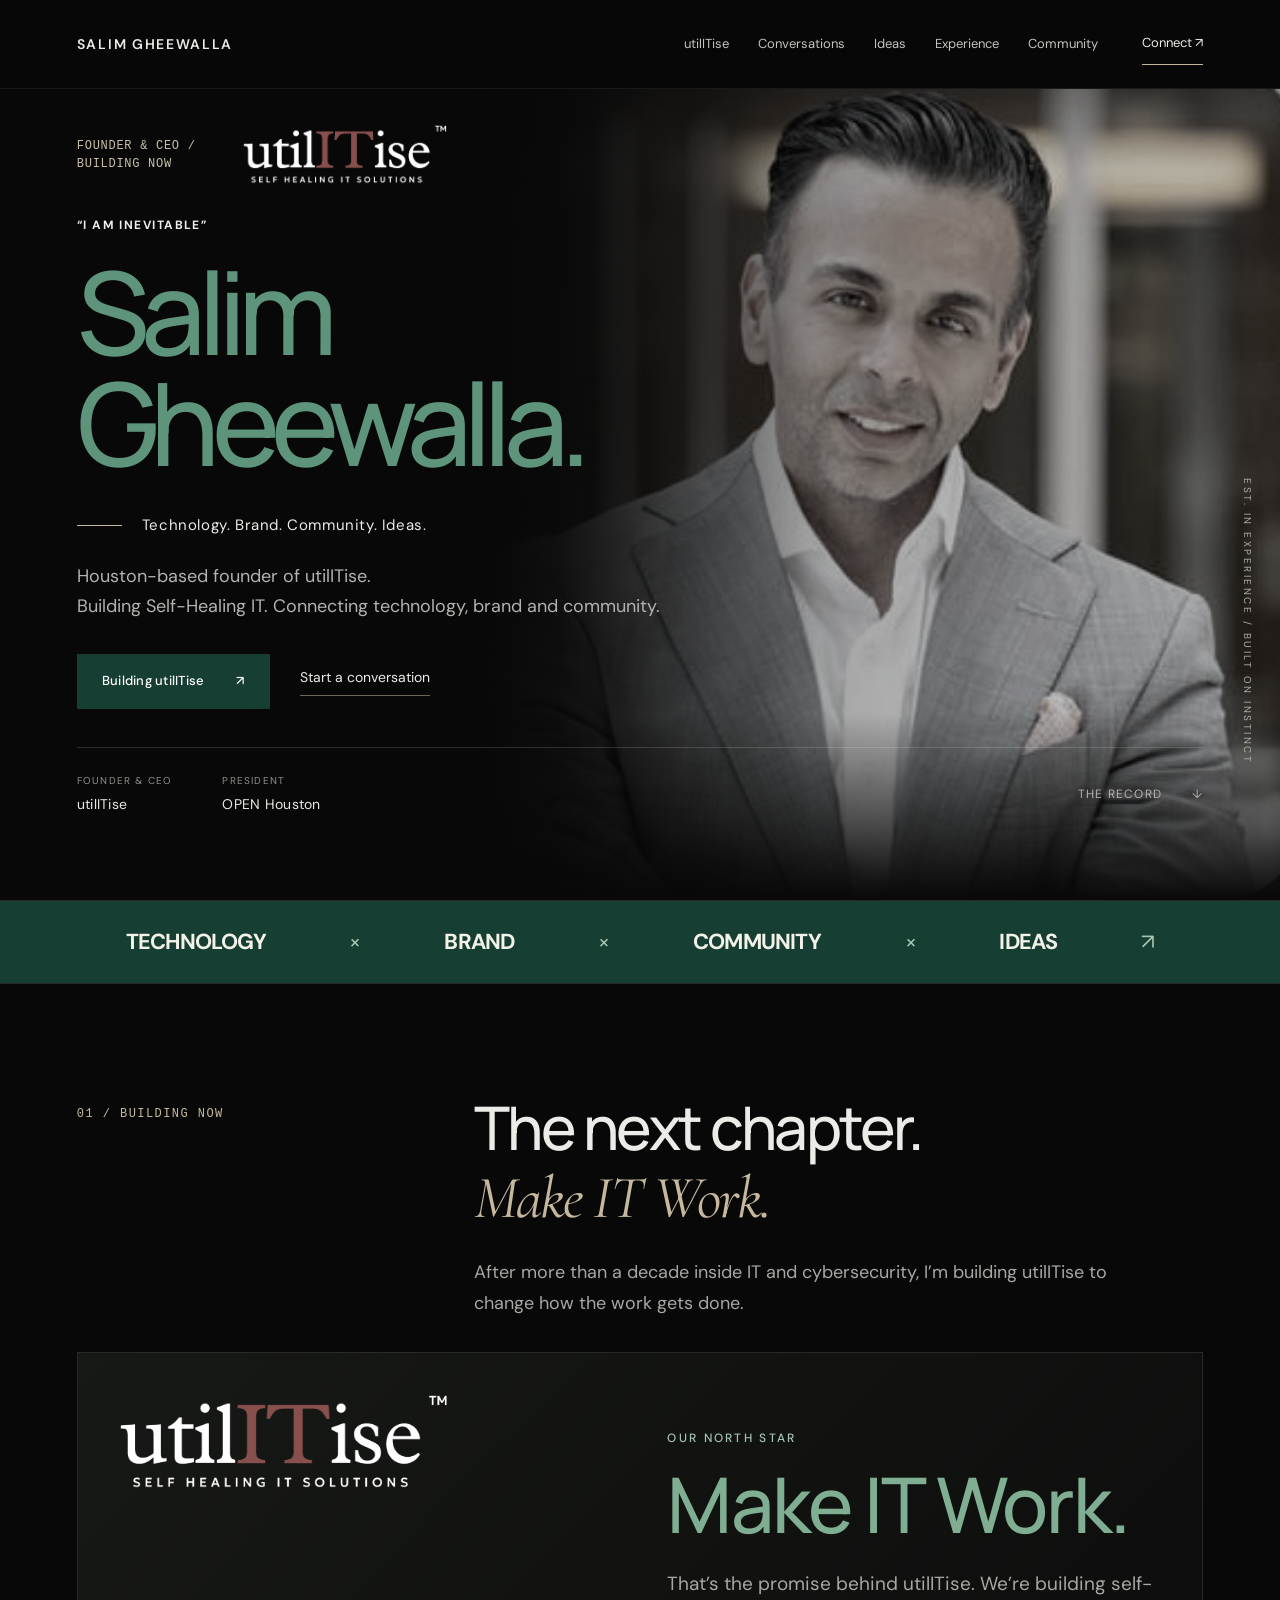
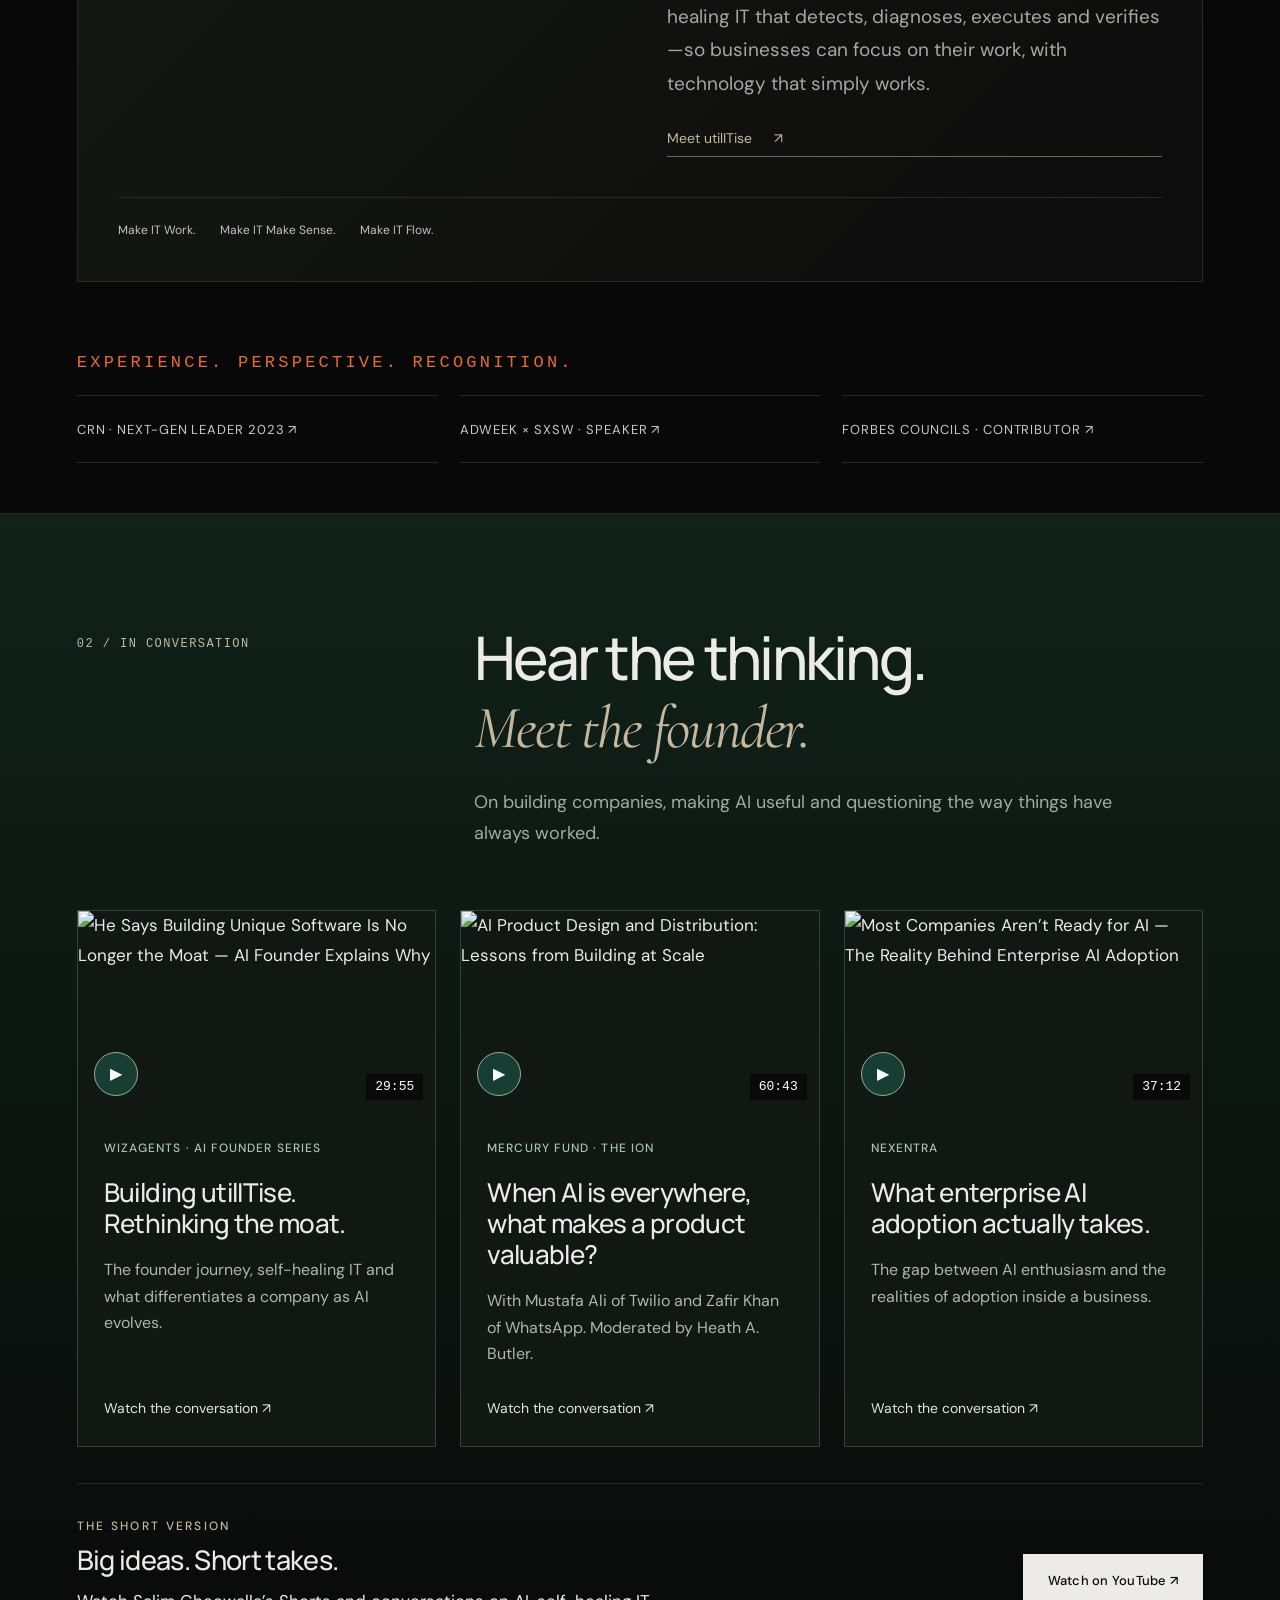
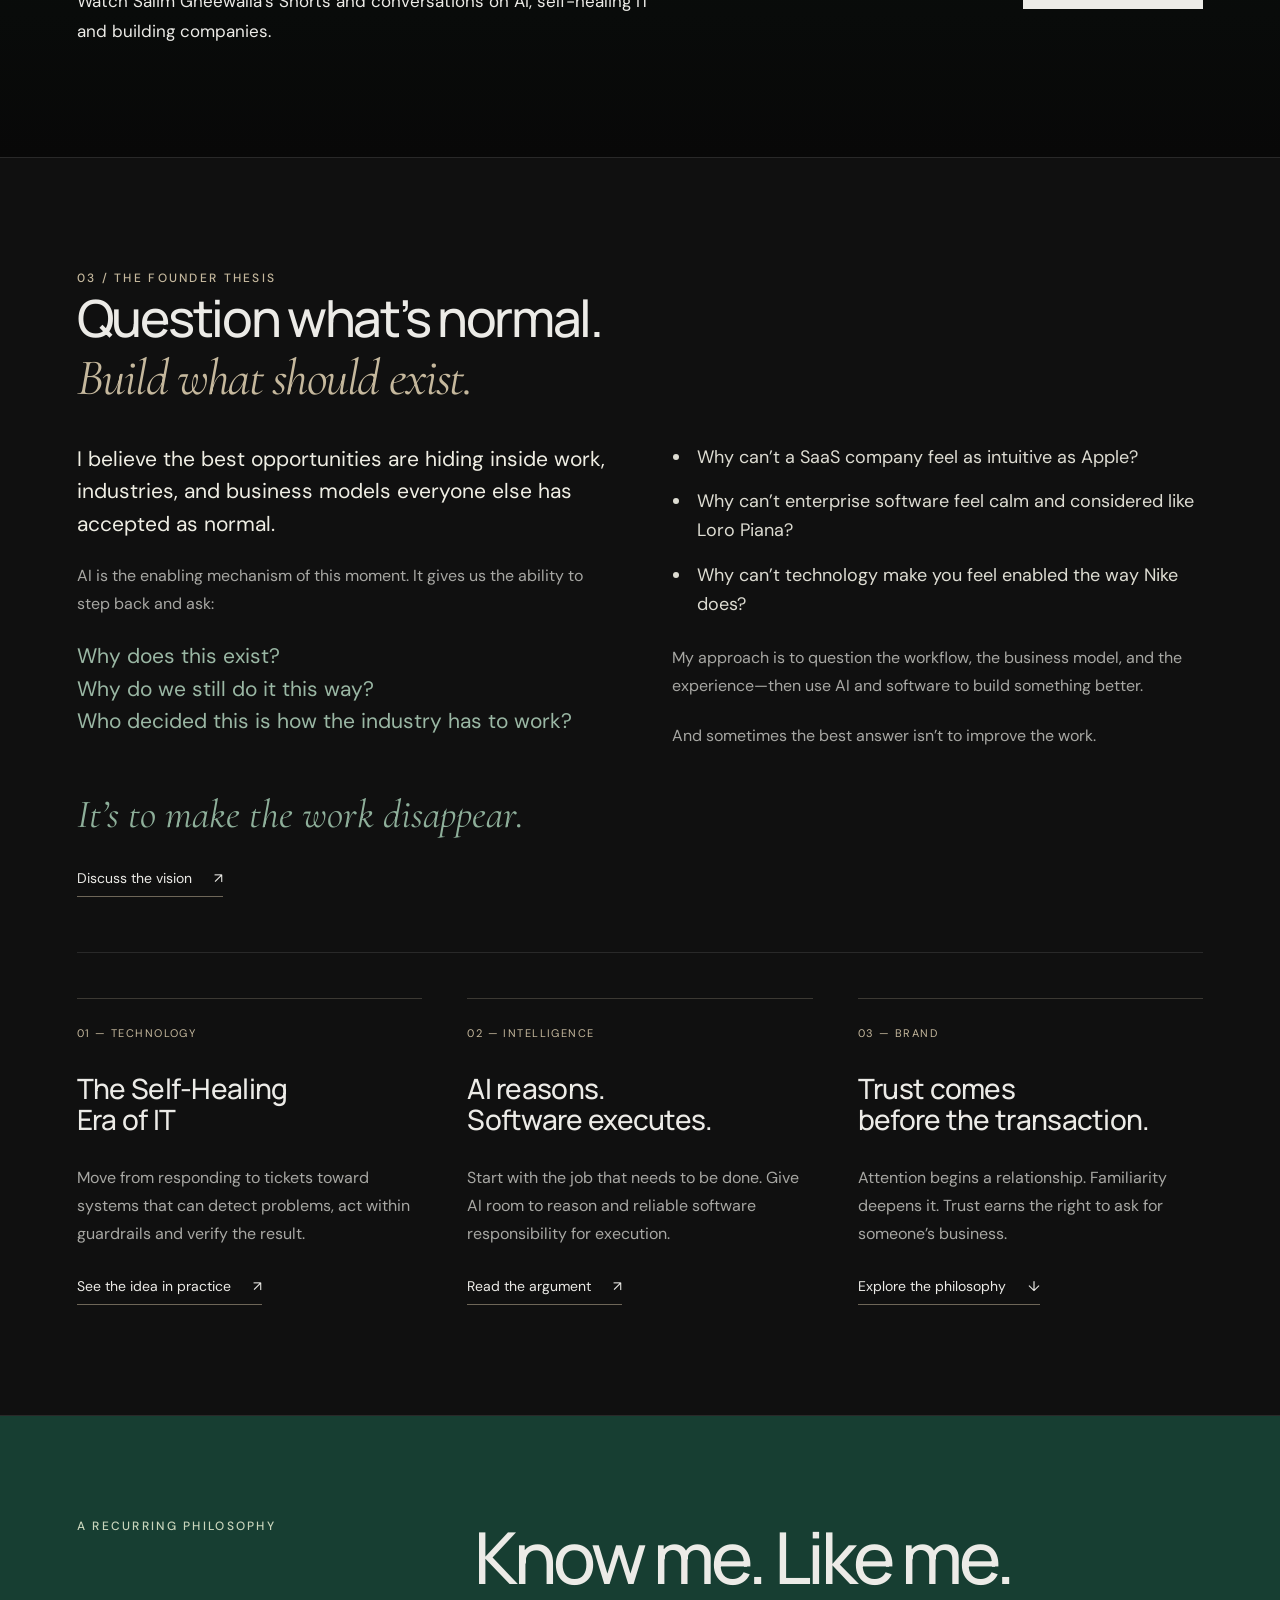
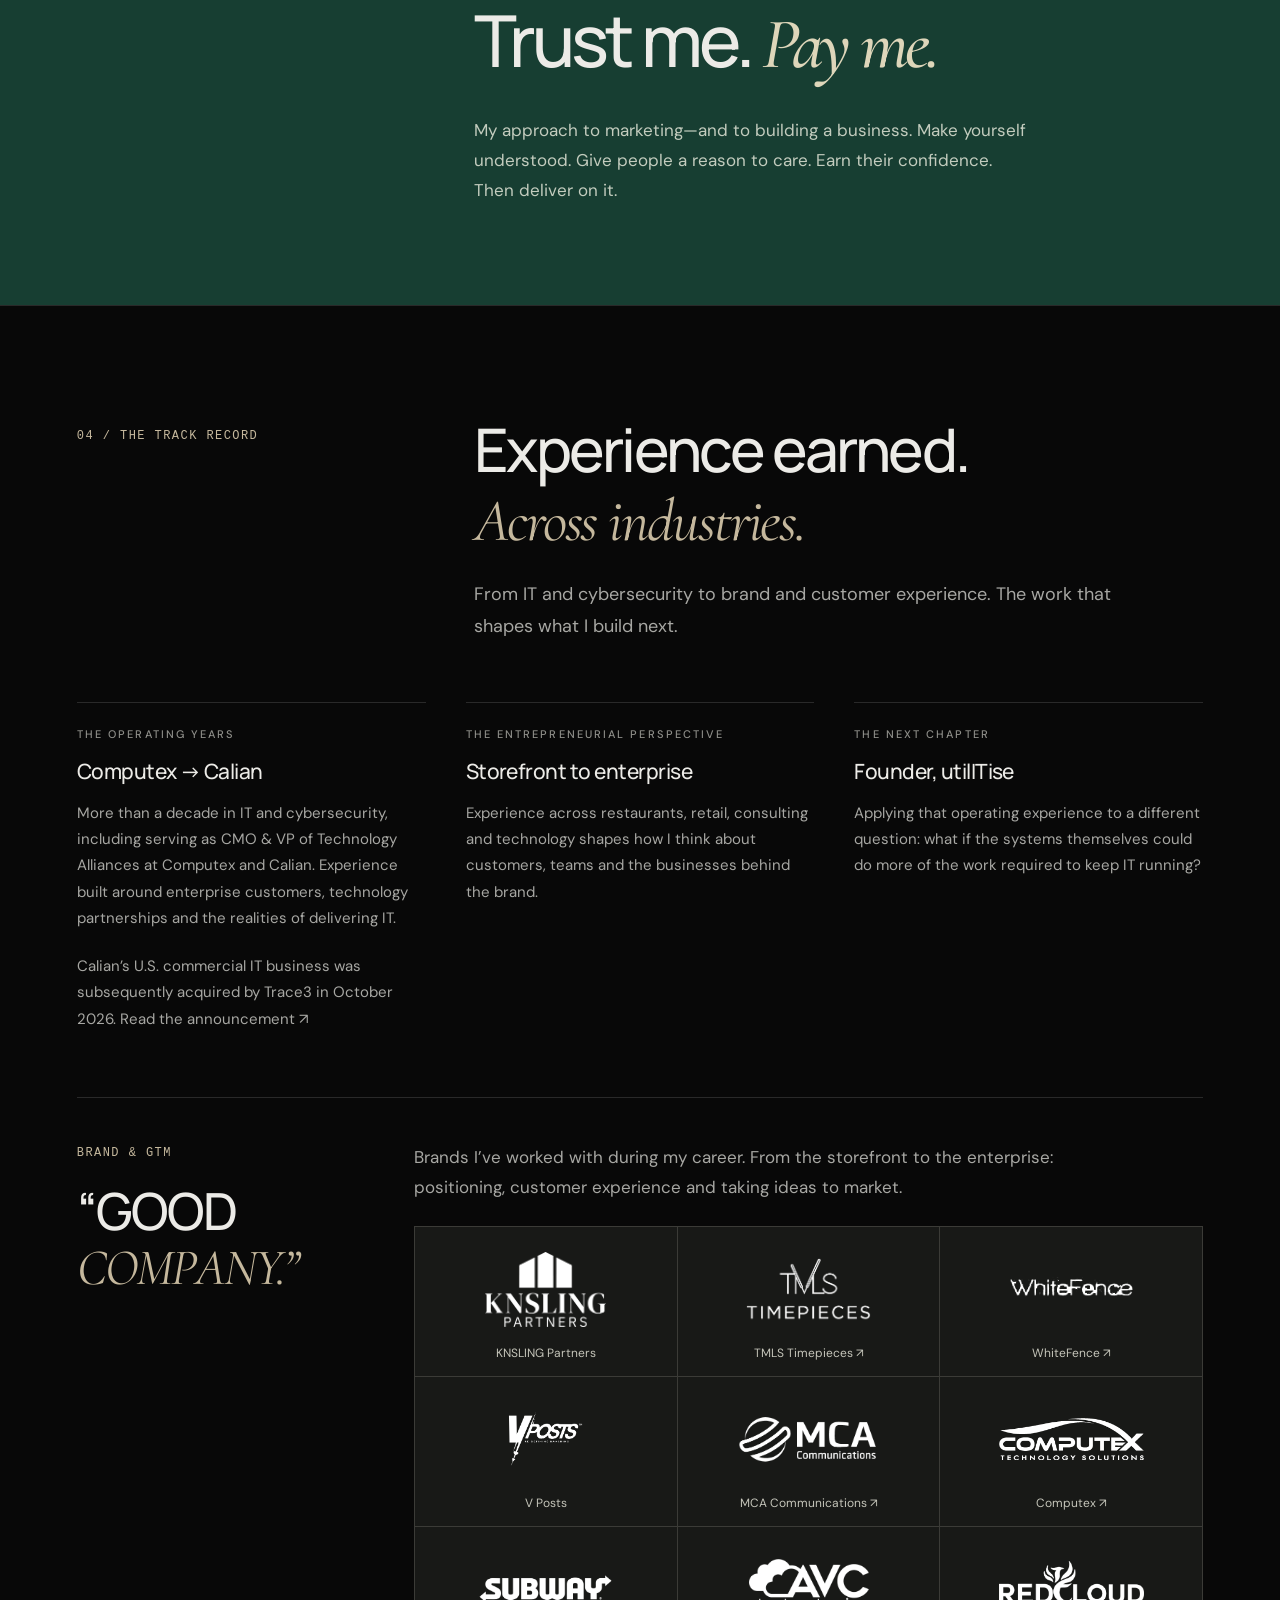
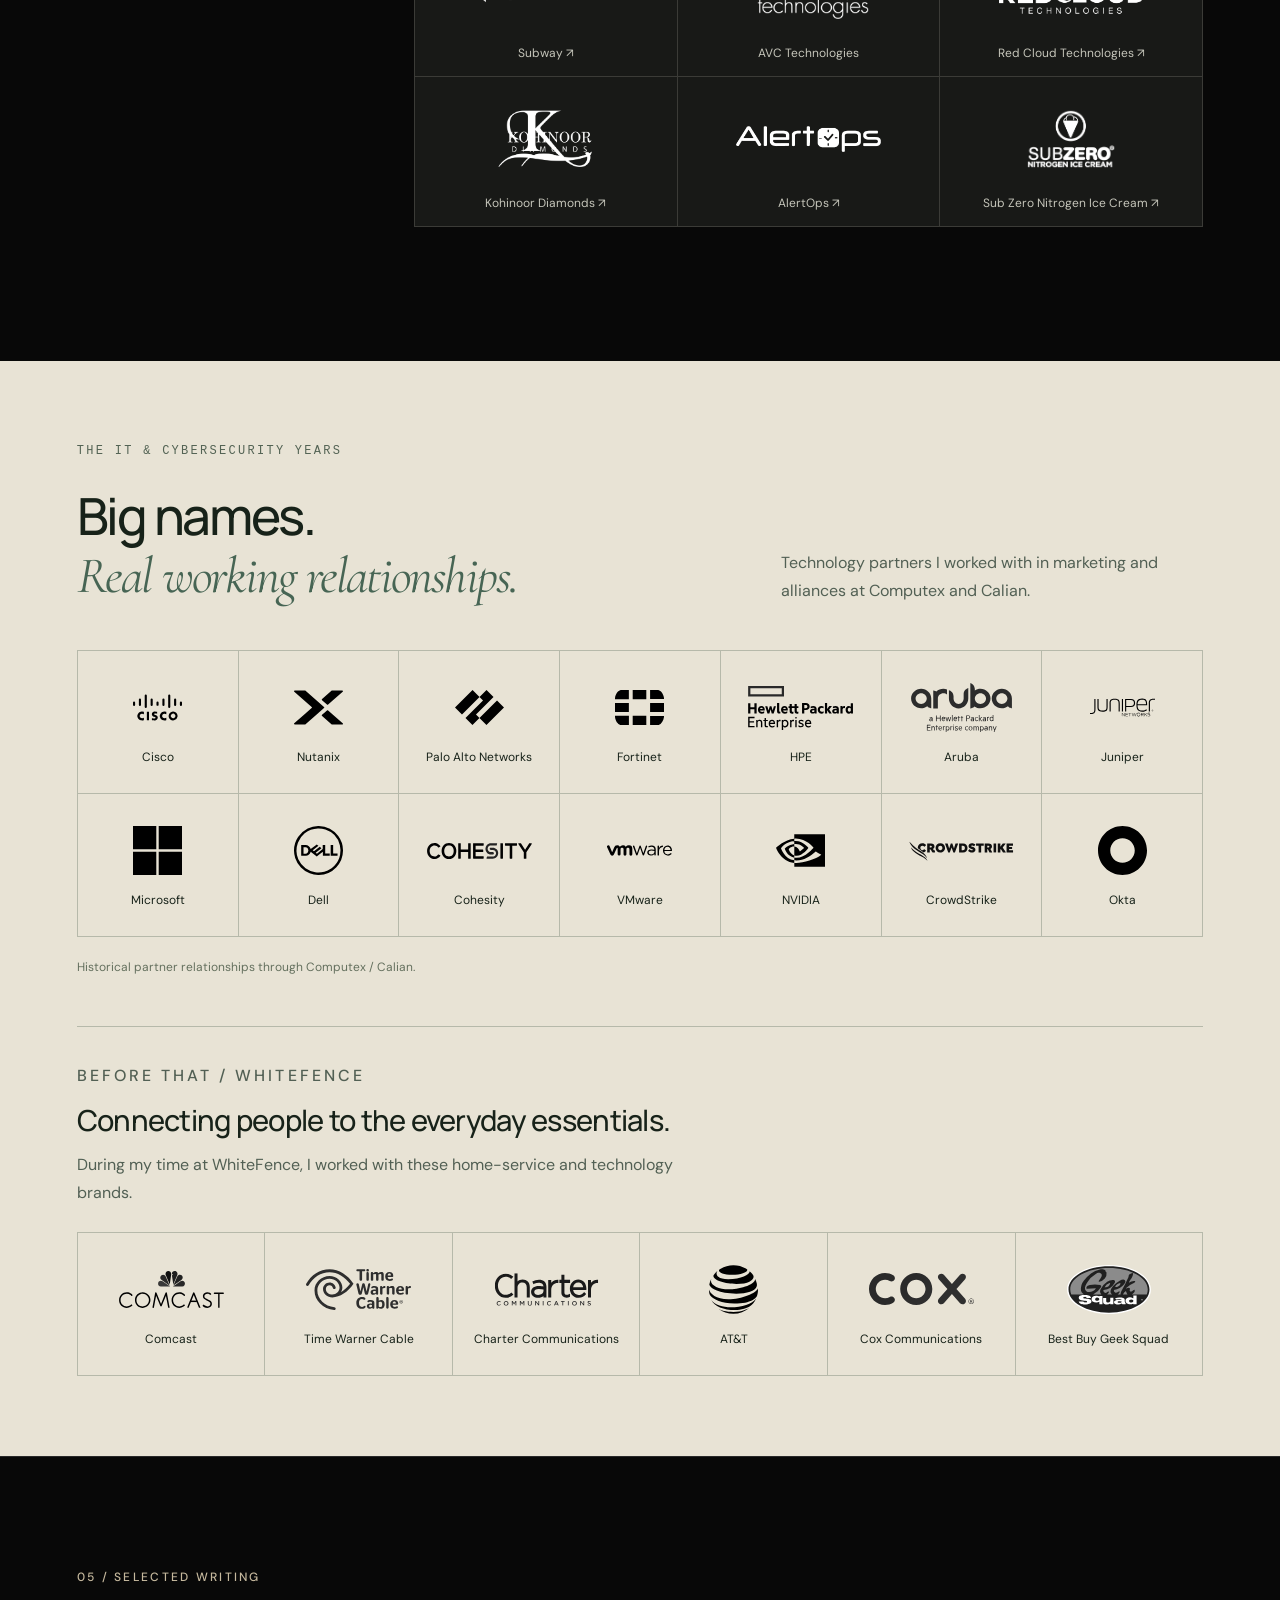
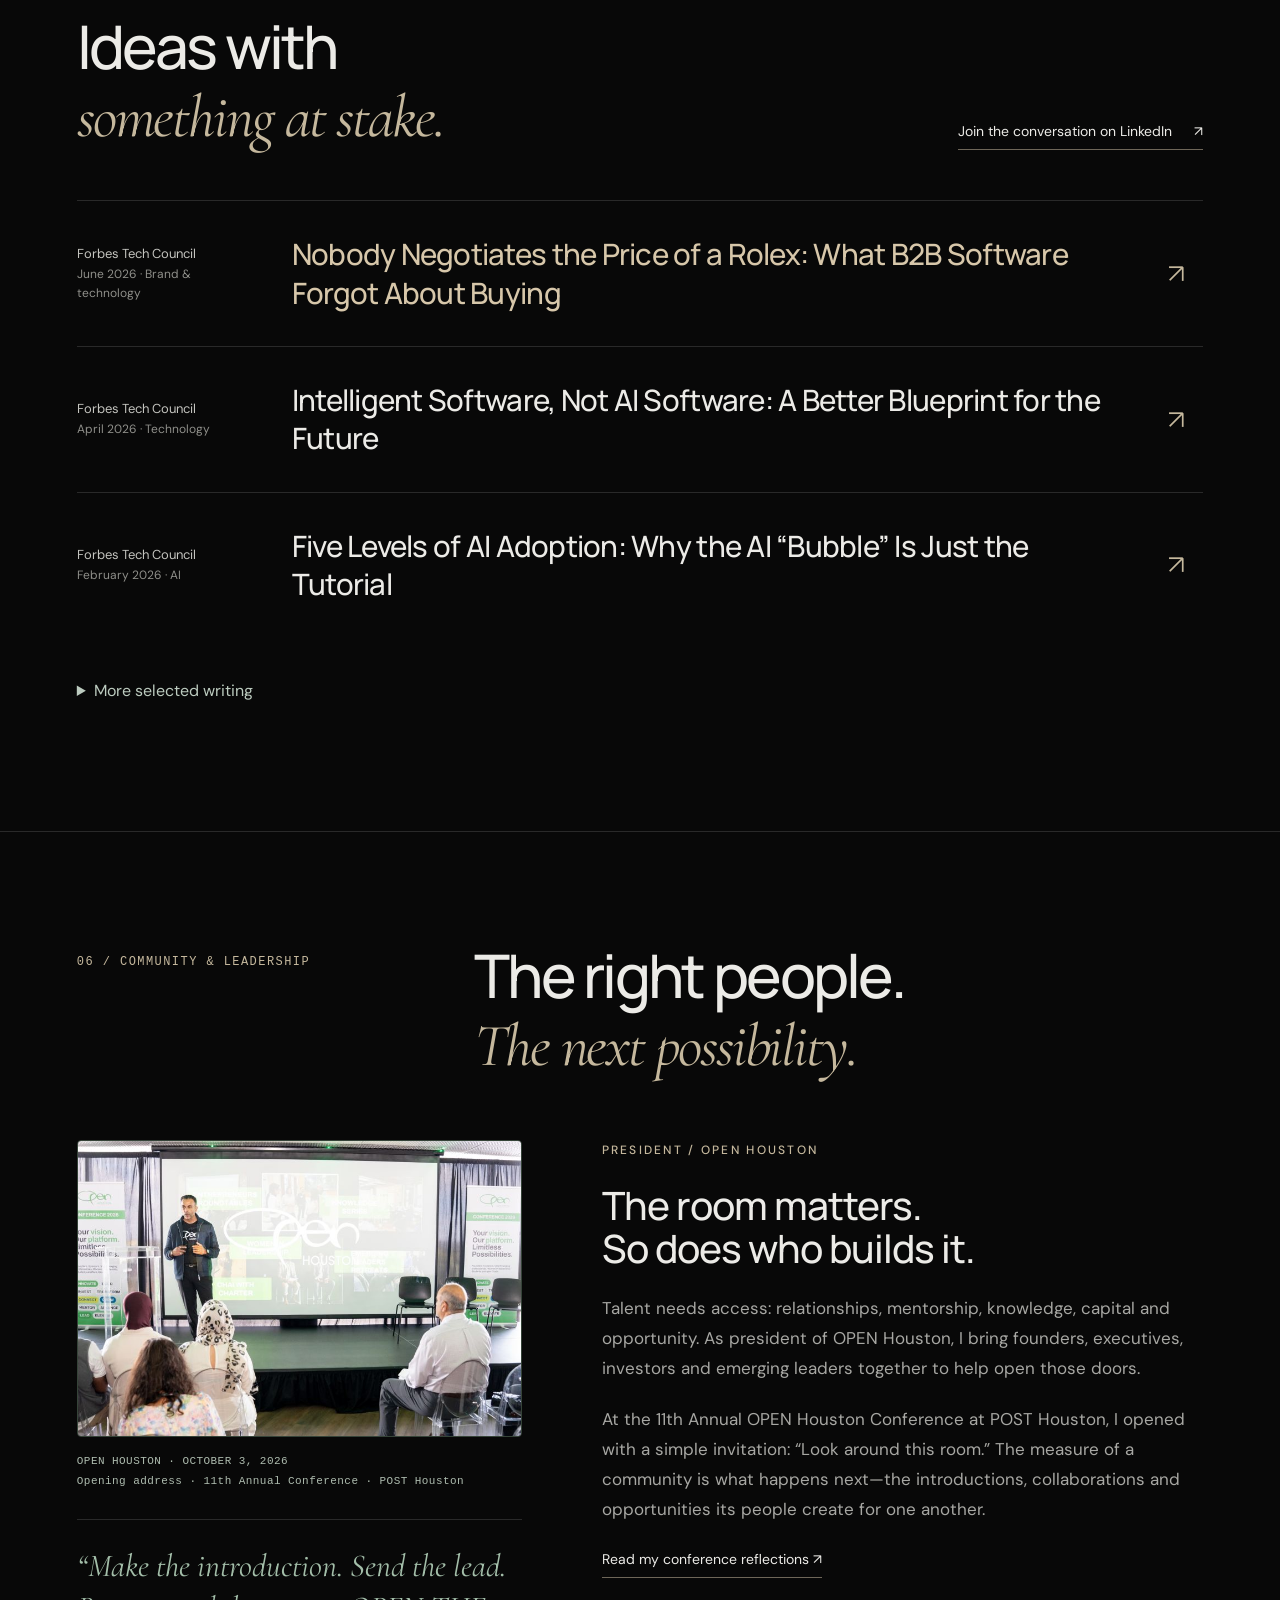
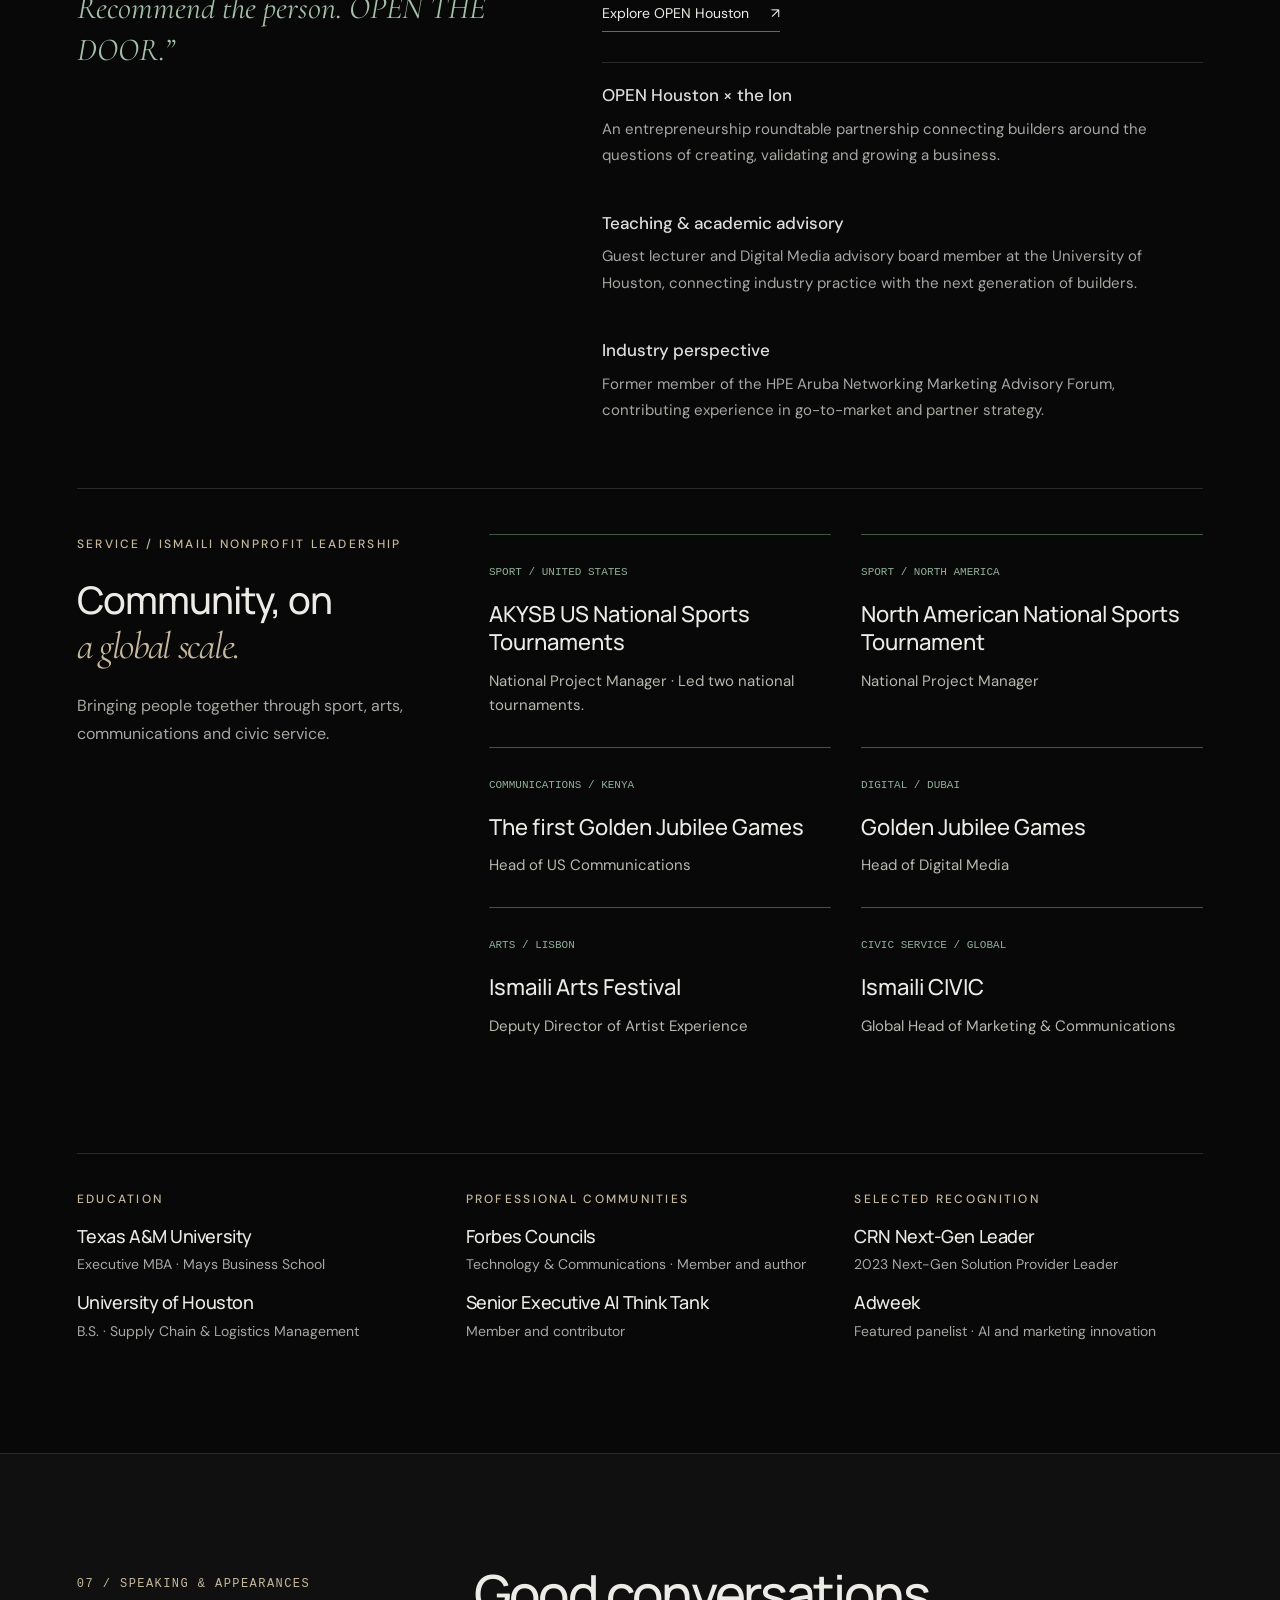
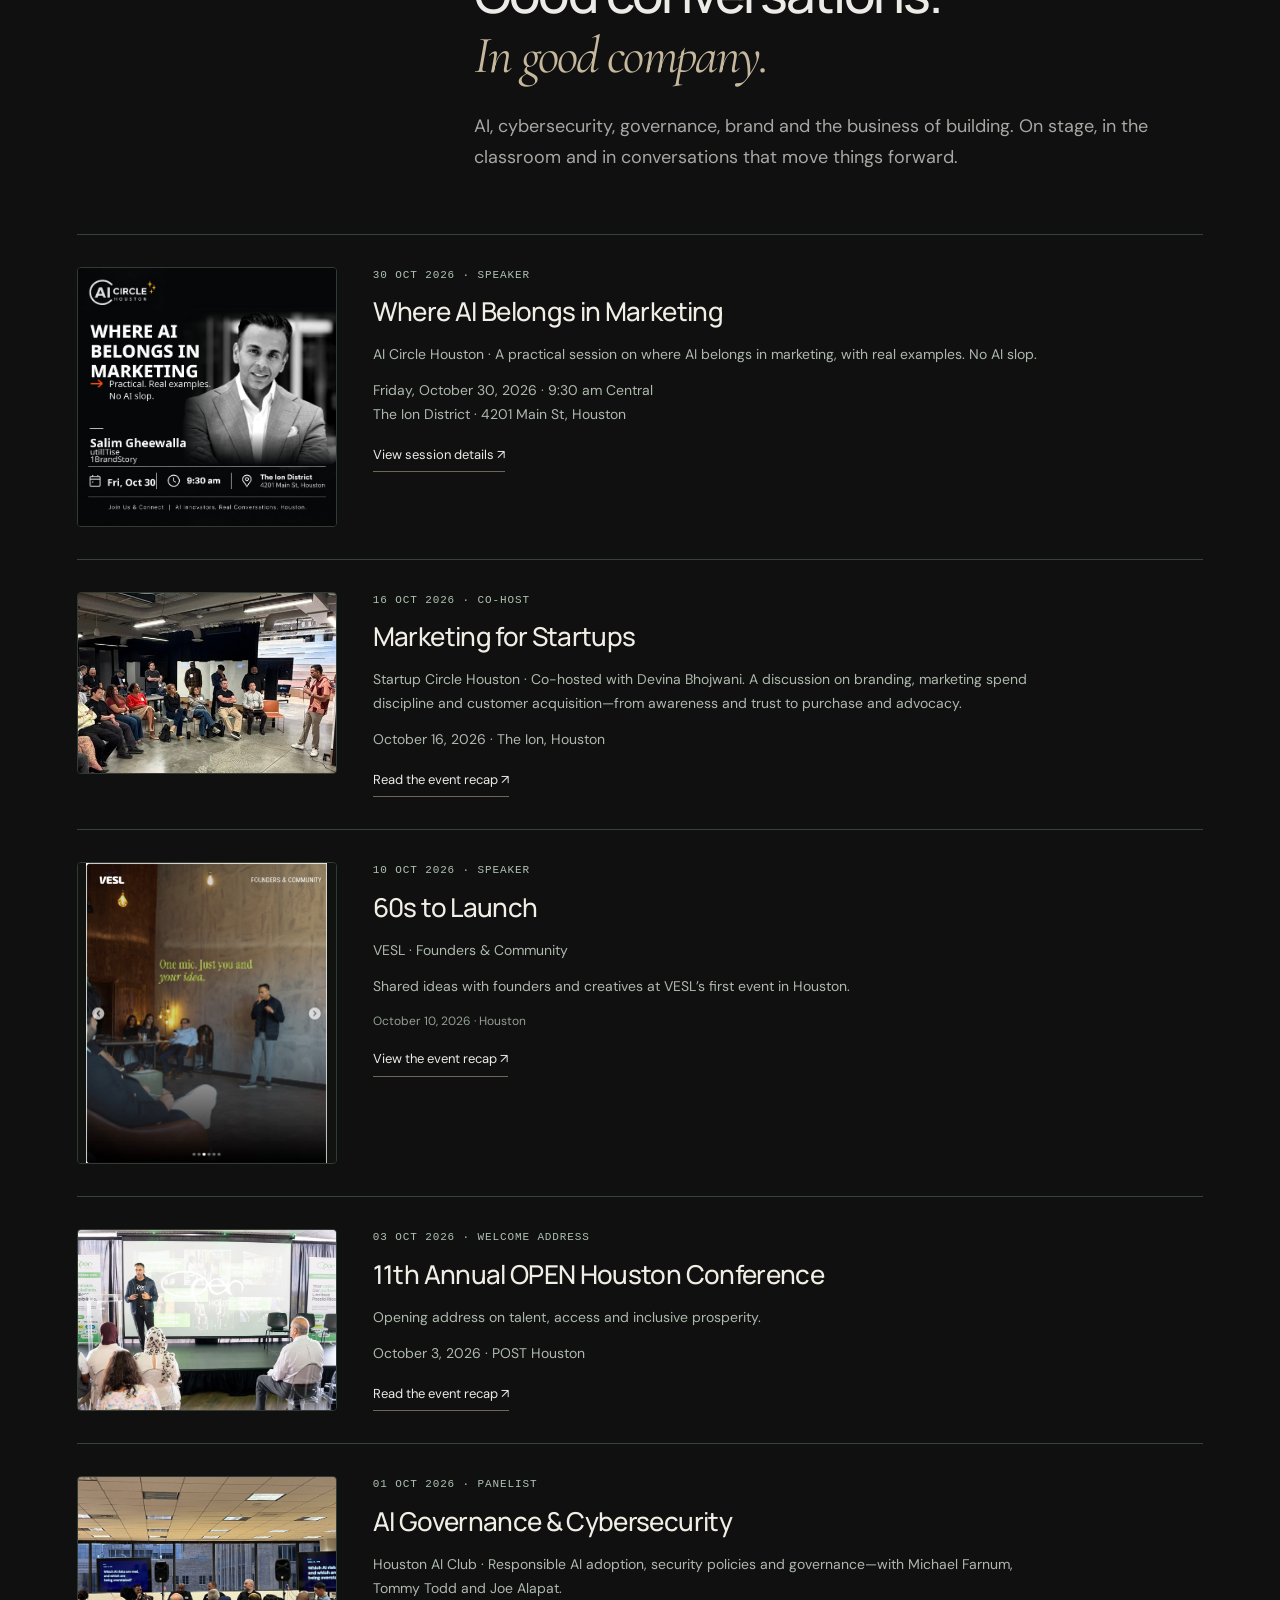
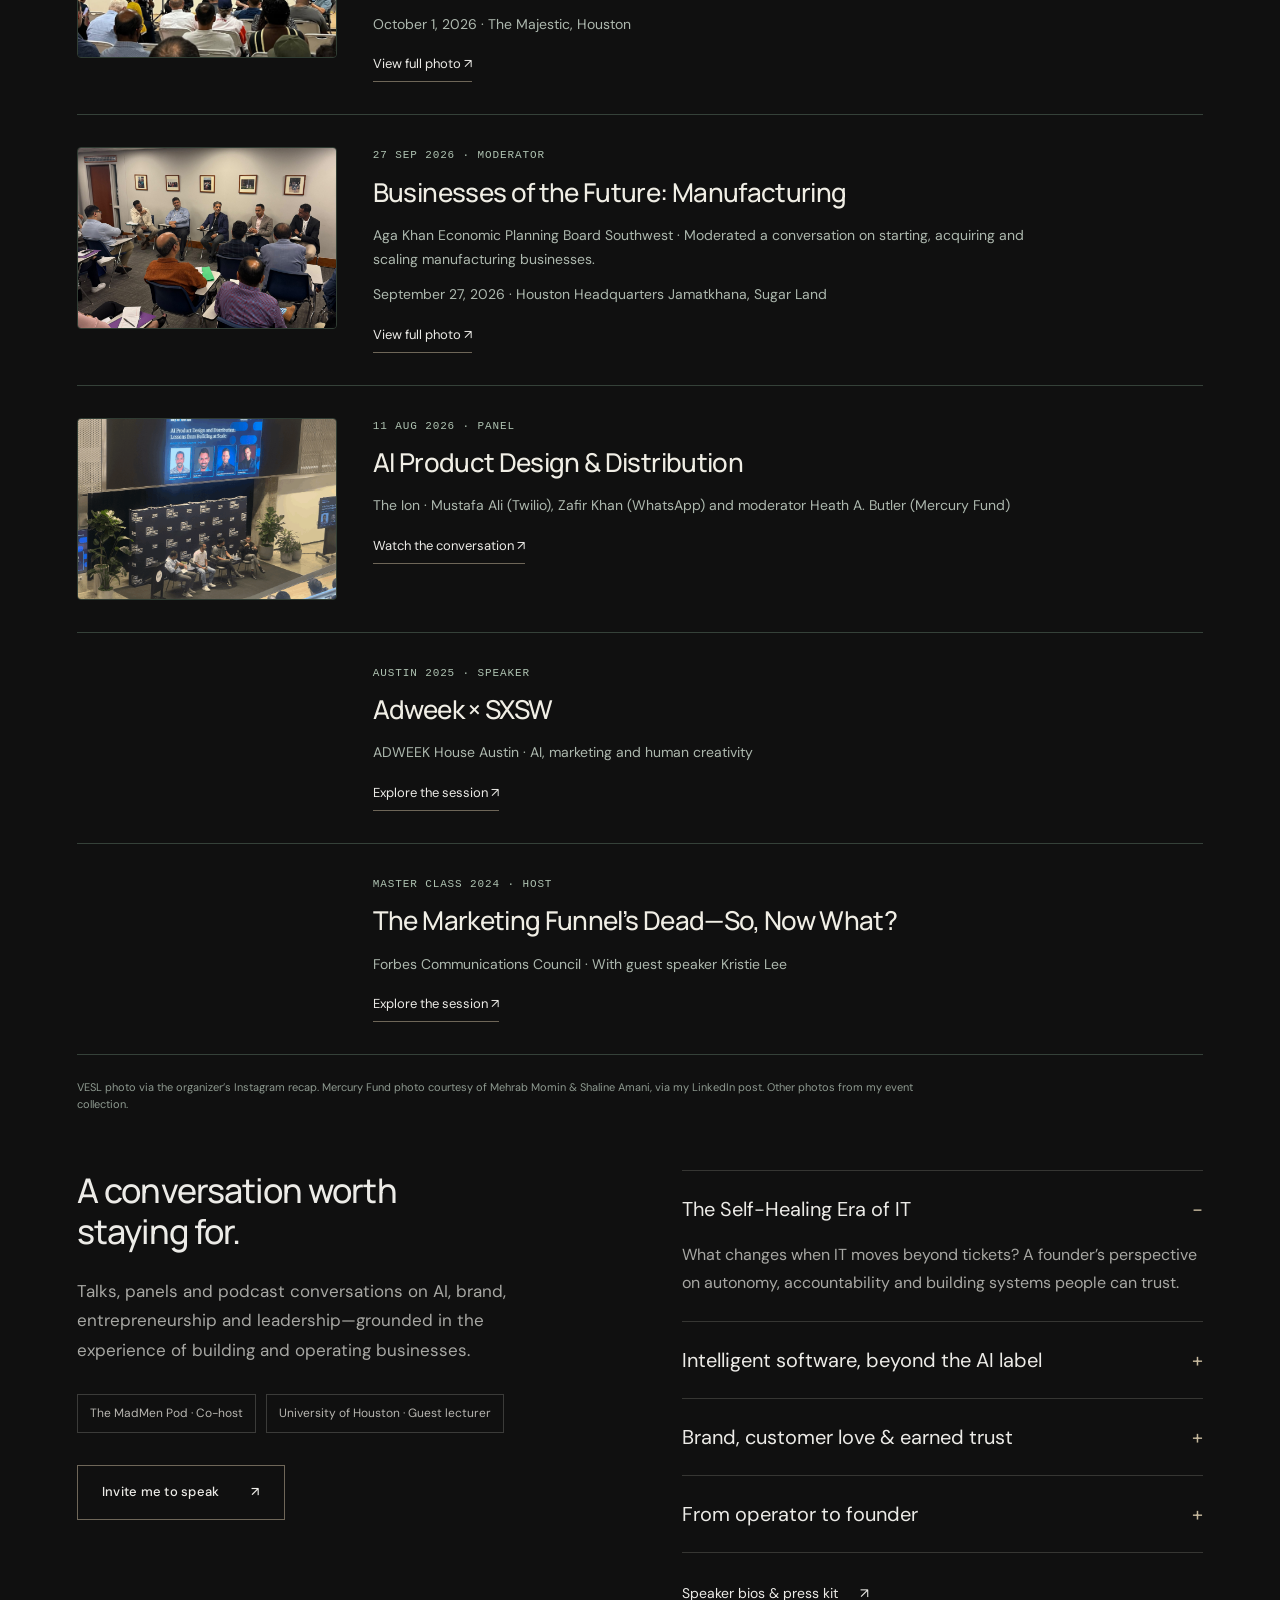
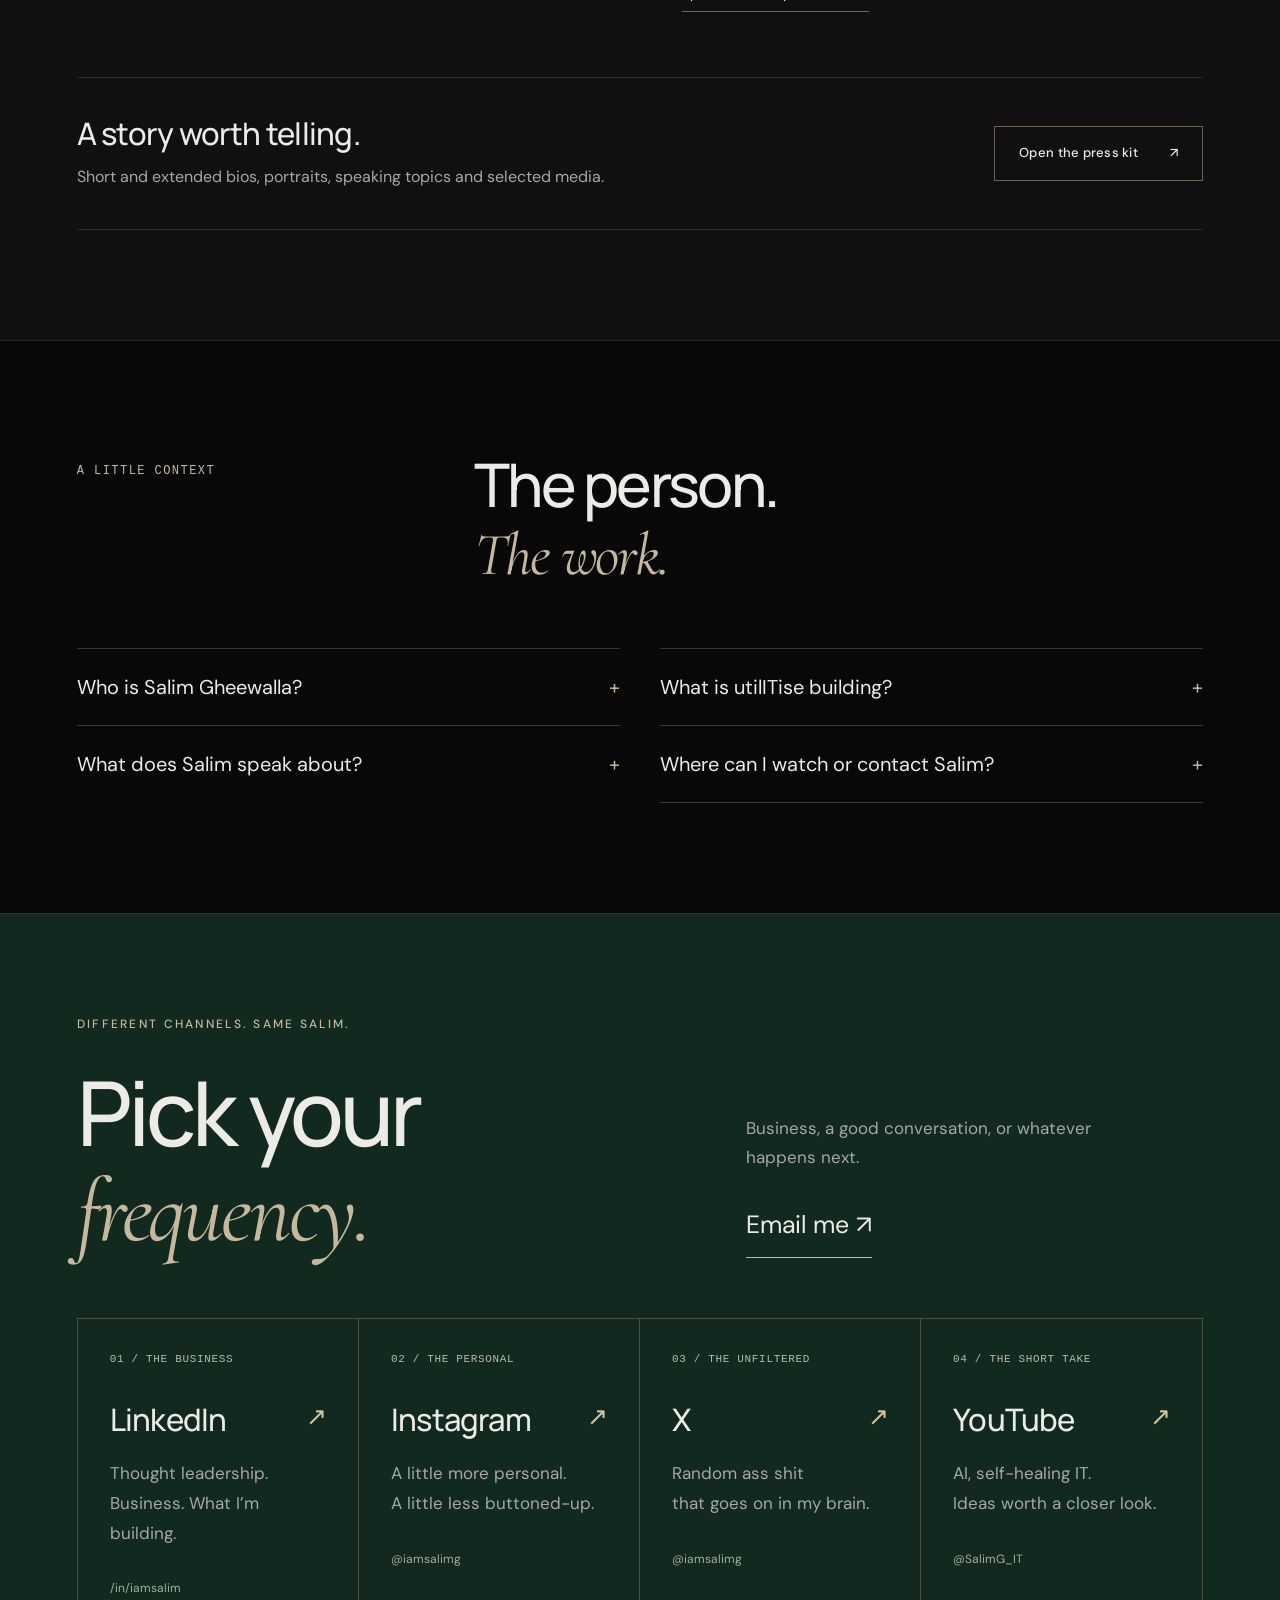
==== index.html @ 54266435 "Add October 30 AI Circle Houston marketing session" ====
<!DOCTYPE html>

<html lang="en"><head><meta charset="utf-8"/><meta content="width=device-width,initial-scale=1" name="viewport"/><title>Salim Gheewalla | Founder &amp; CEO, utilITise</title><meta content="Salim Gheewalla: founder and CEO of utilITise, president of OPEN Houston, technologist, marketer and speaker. Technology, brand, community and ideas." name="description"/><meta content="#080808" name="theme-color"/><meta content="Salim Gheewalla | Founder &amp; CEO, utilITise" property="og:title"/><meta content="Building companies, brands and communities. Making complicated things easier to understand, experience and trust." property="og:description"/><meta content="website" property="og:type"/><link href="favicon.svg" rel="icon" type="image/svg+xml"/><link href="https://fonts.googleapis.com" rel="preconnect"/><link crossorigin="" href="https://fonts.gstatic.com" rel="preconnect"/><link href="https://fonts.googleapis.com/css2?family=Cormorant+Garamond:ital,wght@1,400;1,500&amp;family=DM+Sans:wght@400;450;500;600;700&amp;family=Manrope:wght@400;500;600;700;800&amp;display=swap" rel="stylesheet"/><link href="styles.css?v=20261027-appearances" rel="stylesheet"/><script defer="" src="app.js"></script><link href="https://gheewalla.org/" rel="canonical"/><meta content="https://gheewalla.org/" property="og:url"/><meta content="Salim Gheewalla" name="author"/><script type="application/ld+json">{"@context": "https://schema.org", "@graph": [{"@type": "Person", "@id": "https://gheewalla.org/#salim-gheewalla", "name": "Salim Gheewalla", "url": "https://gheewalla.org/", "image": "https://gheewalla.org/assets/salim-portrait-web.jpg", "description": "Houston-based founder, technologist, marketer and community builder. Founder and CEO of utilITise and president of OPEN Houston.", "jobTitle": "Founder and CEO", "worksFor": {"@type": "Organization", "name": "utilITise", "url": "https://utilitise.com/"}, "affiliation": {"@type": "Organization", "name": "OPEN Houston", "url": "https://openhouston.org/"}, "alumniOf": [{"@type": "CollegeOrUniversity", "name": "Texas A&M University"}, {"@type": "CollegeOrUniversity", "name": "University of Houston"}], "sameAs": ["https://www.linkedin.com/in/iamsalim/", "https://www.instagram.com/iamsalimg/", "https://x.com/iamsalimg", "https://councils.forbes.com/profile/Salim-Gheewalla-Founder-CEO-utilITise-%7C-Building-Self-Healing-IT-utilITise/5eeb0ff0-c485-41fe-937b-3cf58fae5410", "https://www.youtube.com/@SalimG_IT"], "knowsAbout": ["Self-Healing IT", "Artificial Intelligence", "Brand Strategy", "Go-to-Market Strategy", "Technology Partnerships", "Entrepreneurship", "Cybersecurity", "AI Governance", "IT Operations"]}, {"@type": "ProfilePage", "@id": "https://gheewalla.org/#page", "url": "https://gheewalla.org/", "name": "Salim Gheewalla", "mainEntity": {"@id": "https://gheewalla.org/#salim-gheewalla"}, "dateModified": "2026-10-29", "inLanguage": "en-US", "isPartOf": {"@id": "https://gheewalla.org/#website"}}, {"@type": "WebSite", "@id": "https://gheewalla.org/#website", "url": "https://gheewalla.org/", "name": "Salim Gheewalla", "publisher": {"@id": "https://gheewalla.org/#salim-gheewalla"}, "inLanguage": "en-US"}]}</script><meta content="https://gheewalla.org/assets/salim-portrait-web.jpg" property="og:image"/><meta content="Salim Gheewalla, founder and CEO of utilITise" property="og:image:alt"/><meta content="summary_large_image" name="twitter:card"/><meta content="@iamsalimg" name="twitter:site"/><meta name="robots" content="index,follow,max-image-preview:large"/><meta name="twitter:creator" content="@iamsalimg"/></head><body>
<a class="skip" href="#main">Skip to content</a><header class="site-header"><div class="wrap header-inner"><a aria-label="Salim Gheewalla home" class="brand" href="index.html">SALIM GHEEWALLA</a><button aria-controls="navigation" aria-expanded="false" class="menu">Menu</button><nav aria-label="Main navigation" class="nav" id="navigation"><a href="#build">utilITise</a><a href="#conversations">Conversations</a><a href="#ideas">Ideas</a><a href="#track-record">Experience</a><a href="#community">Community</a><a class="nav-contact" href="#contact">Connect ↗</a></nav></div></header>
<main id="main"><section class="hero"><div class="hero-image"><img alt="Salim Gheewalla wearing a grey suit" fetchpriority="high" height="363" src="assets/salim-hero-headshot-20261020.jpg" width="363"/></div><div class="hero-shade"></div><div class="wrap hero-stage"><a class="founder-lockup" href="https://utilitise.com" rel="noopener" target="_blank"><span>FOUNDER &amp; CEO / BUILDING NOW</span><img alt="utilITise — Self Healing IT Solutions" height="1030" src="assets/brands/utilitise-white.png" width="3448"/></a><p class="eyebrow hero-eyebrow">“I am Inevitable”</p><h1>Salim<br/>Gheewalla<span>.</span></h1><div class="hero-line"><span></span><p>Technology. Brand. Community. Ideas.</p></div><p class="hero-copy">Houston-based founder of utilITise.<br/>Building Self-Healing IT. Connecting technology, brand and community.</p><div class="hero-actions"><a class="button" href="#build">Building utilITise <span aria-hidden="true">↗</span></a><a class="text-link" href="#contact">Start a conversation</a></div><div class="hero-bottom"><span>FOUNDER &amp; CEO <strong>utilITise</strong></span><span>PRESIDENT <strong>OPEN Houston</strong></span><a href="#record">THE RECORD <span aria-hidden="true">↓</span></a></div></div><span aria-hidden="true" class="hero-side">EST. IN EXPERIENCE / BUILT ON INSTINCT</span></section><div aria-label="Technology, brand, community and ideas" class="editorial-tape"><span>TECHNOLOGY</span><b>×</b><span>BRAND</span><b>×</b><span>COMMUNITY</span><b>×</b><span>IDEAS</span><b>↗</b></div>
<section class="section founder-first" id="build"><div class="wrap"><div class="section-heading"><p class="eyebrow">01 / Building now</p><div><h2>The next chapter.<br/><em>Make IT Work.</em></h2><p>After more than a decade inside IT and cybersecurity, I’m building utilITise to change how the work gets done.</p></div></div><div class="build-grid"><article class="build-main"><a class="company-logo" href="https://utilitise.com" rel="noopener" target="_blank"><img alt="utilITise — Self Healing IT Solutions" loading="lazy" src="assets/brands/utilitise-white.png"/></a><p class="eyebrow north-star">OUR NORTH STAR</p><h3>Make IT Work.</h3><p>That’s the promise behind utilITise. We’re building self-healing IT that detects, diagnoses, executes and verifies—so businesses can focus on their work, with technology that simply works.</p><a class="text-link" href="https://utilitise.com" rel="noopener" target="_blank">Meet utilITise <span aria-hidden="true">↗</span></a><div class="principle"><span>Make IT Work.</span><span>Make IT Make Sense.</span><span>Make IT Flow.</span></div></article></div></div></section>
<section class="proof credibility-strip" id="record"><div class="wrap"><div class="proof-intro"><p class="eyebrow">Experience. Perspective. Recognition.</p></div><div class="proof-grid"><a href="https://www.crn.com/news/channel-news/2023-next-gen-solution-provider-leaders" rel="noopener" target="_blank"><span class="source-label">CRN · NEXT-GEN LEADER 2023 ↗</span></a><a href="https://event.adweek.com/awh_austin_2025/7621825" rel="noopener" target="_blank"><span class="source-label">ADWEEK × SXSW · SPEAKER ↗</span></a><a href="https://www.forbes.com/councils/forbestechcouncil/people/salimgheewalla/" rel="noopener" target="_blank"><span class="source-label">FORBES COUNCILS · CONTRIBUTOR ↗</span></a></div></div></section><section class="section conversations" id="conversations"><div class="wrap"><div class="section-heading"><p class="eyebrow">02 / In conversation</p><div><h2>Hear the thinking.<br/><em>Meet the founder.</em></h2><p>On building companies, making AI useful and questioning the way things have always worked.</p></div></div><p class="swipe-hint">Three conversations. Swipe to explore →</p><div class="conversation-grid"><a aria-label="Watch He Says Building Unique Software Is No Longer the Moat — AI Founder Explains Why on YouTube" class="conversation-card" href="https://www.youtube.com/watch?v=irdn9ZkdqPA" rel="noopener" target="_blank"><div class="conversation-image"><img alt="He Says Building Unique Software Is No Longer the Moat — AI Founder Explains Why" height="720" loading="lazy" src="https://i.ytimg.com/vi/irdn9ZkdqPA/maxresdefault.jpg" width="1280"/><span aria-hidden="true" class="play-symbol">▶</span><span class="runtime">29:55</span></div><div class="conversation-copy"><p class="eyebrow">WizAgents · AI Founder Series</p><h3>Building utilITise.<br/>Rethinking the moat.</h3><p>The founder journey, self-healing IT and what differentiates a company as AI evolves.</p><span class="watch-link">Watch the conversation ↗</span></div></a><a aria-label="Watch AI Product Design and Distribution: Lessons from Building at Scale on YouTube" class="conversation-card" href="https://www.youtube.com/watch?v=wkBtVvXD3WU" id="mercury-fund-panel" rel="noopener" target="_blank"><div class="conversation-image"><img alt="AI Product Design and Distribution: Lessons from Building at Scale" height="720" loading="lazy" src="https://i.ytimg.com/vi/wkBtVvXD3WU/maxresdefault.jpg" width="1280"/><span aria-hidden="true" class="play-symbol">▶</span><span class="runtime">60:43</span></div><div class="conversation-copy"><p class="eyebrow">Mercury Fund · The Ion</p><h3>When AI is everywhere,<br/>what makes a product valuable?</h3><p>With Mustafa Ali of Twilio and Zafir Khan of WhatsApp. Moderated by Heath A. Butler.</p><span class="watch-link">Watch the conversation ↗</span></div></a><a aria-label="Watch Most Companies Aren’t Ready for AI — The Reality Behind Enterprise AI Adoption on YouTube" class="conversation-card" href="https://www.youtube.com/watch?v=AhSYVZRdfeo" rel="noopener" target="_blank"><div class="conversation-image"><img alt="Most Companies Aren’t Ready for AI — The Reality Behind Enterprise AI Adoption" height="720" loading="lazy" src="https://i.ytimg.com/vi/AhSYVZRdfeo/maxresdefault.jpg" width="1280"/><span aria-hidden="true" class="play-symbol">▶</span><span class="runtime">37:12</span></div><div class="conversation-copy"><p class="eyebrow">Nexentra</p><h3>What enterprise AI<br/>adoption actually takes.</h3><p>The gap between AI enthusiasm and the realities of adoption inside a business.</p><span class="watch-link">Watch the conversation ↗</span></div></a></div><div class="channel-follow"><div><p class="eyebrow">THE SHORT VERSION</p><h3>Big ideas. Short takes.</h3><p>Watch Salim Gheewalla’s Shorts and conversations on AI, self-healing IT and building companies.</p></div><a class="button" href="https://www.youtube.com/@SalimG_IT" target="_blank" rel="me noopener">Watch on YouTube ↗</a></div></div></section><section class="section ideas" id="ideas"><div class="wrap"><article class="build-side founder-thesis" id="thesis"><p class="eyebrow">03 / The founder thesis</p><h2>Question what’s normal.<br/><em>Build what should exist.</em></h2><div class="thesis-body"><div><p class="thesis-lead">I believe the best opportunities are hiding inside work, industries, and business models everyone else has accepted as normal.</p><p>AI is the enabling mechanism of this moment. It gives us the ability to step back and ask:</p><p class="thesis-questions">Why does this exist?<br/>Why do we still do it this way?<br/>Who decided this is how the industry has to work?</p></div><div><ul class="thesis-examples"><li>Why can’t a SaaS company feel as intuitive as Apple?</li><li>Why can’t enterprise software feel calm and considered like Loro Piana?</li><li>Why can’t technology make you feel enabled the way Nike does?</li></ul><p>My approach is to question the workflow, the business model, and the experience—then use AI and software to build something better.</p><p>And sometimes the best answer isn’t to improve the work.</p></div></div><p class="thesis-finish">It’s to make the work disappear.</p><a class="text-link" href="mailto:salim@utilitise.com?subject=utilITise%20%E2%80%94%20Investor%20conversation">Discuss the vision <span aria-hidden="true">↗</span></a></article><div class="idea-grid"><article class="idea-card"><span class="idea-number">01 — TECHNOLOGY</span><h3>The Self-Healing<br/>Era of IT</h3><p>Move from responding to tickets toward systems that can detect problems, act within guardrails and verify the result.</p><a class="text-link" href="https://utilitise.com" rel="noopener" target="_blank">See the idea in practice <span aria-hidden="true">↗</span></a></article><article class="idea-card"><span class="idea-number">02 — INTELLIGENCE</span><h3>AI reasons.<br/>Software executes.</h3><p>Start with the job that needs to be done. Give AI room to reason and reliable software responsibility for execution.</p><a class="text-link" href="https://www.forbes.com/councils/forbestechcouncil/2026/04/20/intelligent-software-not-ai-software-a-better-blueprint-for-the-future/" rel="noopener" target="_blank">Read the argument <span aria-hidden="true">↗</span></a></article><article class="idea-card"><span class="idea-number">03 — BRAND</span><h3>Trust comes<br/>before the transaction.</h3><p>Attention begins a relationship. Familiarity deepens it. Trust earns the right to ask for someone’s business.</p><a class="text-link" href="#philosophy">Explore the philosophy <span aria-hidden="true">↓</span></a></article></div></div></section><section class="philosophy" id="philosophy"><div class="wrap"><p class="eyebrow">A recurring philosophy</p><div><h2>Know me. Like me.<br/>Trust me. <span>Pay me.</span></h2><p>My approach to marketing—and to building a business. Make yourself understood. Give people a reason to care. Earn their confidence. Then deliver on it.</p></div></div></section><section class="section track-record" id="track-record"><div class="wrap"><div class="section-heading"><p class="eyebrow">04 / The track record</p><div><h2>Experience earned.<br/><em>Across industries.</em></h2><p>From IT and cybersecurity to brand and customer experience. The work that shapes what I build next.</p></div></div><div class="career" id="about"><article><p class="eyebrow">The operating years</p><h3>Computex → Calian</h3><p>More than a decade in IT and cybersecurity, including serving as CMO &amp; VP of Technology Alliances at Computex and Calian. Experience built around enterprise customers, technology partnerships and the realities of delivering IT.</p><p>Calian’s U.S. commercial IT business was subsequently acquired by Trace3 in October 2026. <a href="https://www.globenewswire.com/news-release/2026/10/01/3372748/0/en/calian-completes-sale-of-u-s-commercial-it-business-to-trace3.html" target="_blank" rel="noopener">Read the announcement ↗</a></p></article><article><p class="eyebrow">The entrepreneurial perspective</p><h3>Storefront to enterprise</h3><p>Experience across restaurants, retail, consulting and technology shapes how I think about customers, teams and the businesses behind the brand.</p></article><article><p class="eyebrow">The next chapter</p><h3>Founder, utilITise</h3><p>Applying that operating experience to a different question: what if the systems themselves could do more of the work required to keep IT running?</p></article></div><div class="influence" id="brands"><div><p class="eyebrow">Brand &amp; GTM</p><h3>“GOOD<br/><em>COMPANY.”</em></h3></div><div><p>Brands I’ve worked with during my career. From the storefront to the enterprise: positioning, customer experience and taking ideas to market.</p><div class="brand-grid"><div class="brand-tile"><div><img alt="KNSLING Partners logo" loading="lazy" src="assets/brands/knsling-white.png"/></div><span class="brand-caption">KNSLING Partners</span></div><a class="brand-tile tmls" href="https://tmlstimepieces.com/" rel="noopener" target="_blank"><div><img alt="TMLS Timepieces logo" loading="lazy" src="assets/brands/tmls-white.png"/></div><span class="brand-caption">TMLS Timepieces ↗</span></a><a class="brand-tile" href="https://www.whitefenceshop.com/aboutUs/index" rel="noopener" target="_blank"><div><img alt="WhiteFence logo" loading="lazy" src="assets/brands/whitefence-white.png"/></div><span class="brand-caption">WhiteFence ↗</span></a><div class="brand-tile"><div><img alt="V Posts logo" loading="lazy" src="assets/brands/v-posts.png"/></div><span class="brand-caption">V Posts</span></div><a class="brand-tile" href="https://www.mcacom.com/" rel="noopener" target="_blank"><div><img alt="MCA Communications logo" loading="lazy" src="assets/brands/mca.png"/></div><span class="brand-caption">MCA Communications ↗</span></a><a class="brand-tile" href="https://www.calian.com/" rel="noopener" target="_blank"><div><img alt="Computex logo" loading="lazy" src="assets/brands/computex.png"/></div><span class="brand-caption">Computex ↗</span></a><a class="brand-tile" href="https://www.subway.com/" rel="noopener" target="_blank"><div><img alt="Subway logo" loading="lazy" src="assets/brands/subway.png"/></div><span class="brand-caption">Subway ↗</span></a><div class="brand-tile"><div><img alt="AVC Technologies logo" loading="lazy" src="assets/brands/avct.png"/></div><span class="brand-caption">AVC Technologies</span></div><a class="brand-tile" href="https://redcloud.one/" rel="noopener" target="_blank"><div><img alt="Red Cloud Technologies logo" loading="lazy" src="assets/brands/red-cloud.png"/></div><span class="brand-caption">Red Cloud Technologies ↗</span></a><a class="brand-tile" href="https://kohinoordiamonds.com/" rel="noopener" target="_blank"><div><img alt="Kohinoor Diamonds logo" loading="lazy" src="assets/brands/kohinoor.png"/></div><span class="brand-caption">Kohinoor Diamonds ↗</span></a><a class="brand-tile" href="https://alertops.com/" rel="noopener" target="_blank"><div><img alt="AlertOps logo" loading="lazy" src="assets/brands/alertops.png"/></div><span class="brand-caption">AlertOps ↗</span></a><a class="brand-tile" href="https://subzeroicecream.com/" rel="noopener" target="_blank"><div><img alt="Sub Zero Nitrogen Ice Cream logo" loading="lazy" src="assets/brands/sub-zero.png"/></div><span class="brand-caption">Sub Zero Nitrogen Ice Cream ↗</span></a></div></div></div></div></section><section class="partners-section" id="partners"><div class="wrap"><div class="partner-heading"><div><p class="eyebrow">The IT &amp; Cybersecurity Years</p><h2>Big names.<br/><em>Real working relationships.</em></h2></div><p>Technology partners I worked with in marketing and alliances at Computex and Calian.</p></div><div class="partner-grid" id="partner-grid"><figure class="partner-tile"><img alt="Cisco logo" loading="lazy" src="assets/partners/cisco.svg"/><figcaption>Cisco</figcaption></figure><figure class="partner-tile"><img alt="Nutanix logo" loading="lazy" src="assets/partners/nutanix.svg"/><figcaption>Nutanix</figcaption></figure><figure class="partner-tile"><img alt="Palo Alto Networks logo" loading="lazy" src="assets/partners/paloaltonetworks.svg"/><figcaption>Palo Alto Networks</figcaption></figure><figure class="partner-tile"><img alt="Fortinet logo" loading="lazy" src="assets/partners/fortinet.svg"/><figcaption>Fortinet</figcaption></figure><figure class="partner-tile"><img alt="HPE logo" loading="lazy" src="assets/partners/hewlettpackardenterprise.svg"/><figcaption>HPE</figcaption></figure><figure class="partner-tile"><img alt="Aruba logo" loading="lazy" src="assets/partners/aruba.svg"/><figcaption>Aruba</figcaption></figure><figure class="partner-tile"><img alt="Juniper logo" loading="lazy" src="assets/partners/junipernetworks.svg"/><figcaption>Juniper</figcaption></figure><figure class="partner-tile"><img alt="Microsoft logo" loading="lazy" src="assets/partners/microsoft.svg"/><figcaption>Microsoft</figcaption></figure><figure class="partner-tile"><img alt="Dell logo" loading="lazy" src="assets/partners/dell.svg"/><figcaption>Dell</figcaption></figure><figure class="partner-tile"><img alt="Cohesity logo" loading="lazy" src="assets/partners/cohesity.svg"/><figcaption>Cohesity</figcaption></figure><figure class="partner-tile"><img alt="VMware logo" loading="lazy" src="assets/partners/vmware.svg"/><figcaption>VMware</figcaption></figure><figure class="partner-tile"><img alt="NVIDIA logo" loading="lazy" src="assets/partners/nvidia.svg"/><figcaption>NVIDIA</figcaption></figure><figure class="partner-tile"><img alt="CrowdStrike logo" loading="lazy" src="assets/partners/crowdstrike.svg"/><figcaption>CrowdStrike</figcaption></figure><figure class="partner-tile"><img alt="Okta logo" loading="lazy" src="assets/partners/okta.svg"/><figcaption>Okta</figcaption></figure></div><p class="partner-note">Historical partner relationships through Computex / Calian.</p><div class="whitefence-partners" id="whitefence-years"><p class="eyebrow">Before that / WhiteFence</p><h3>Connecting people to the everyday essentials.</h3><p>During my time at WhiteFence, I worked with these home-service and technology brands.</p><div class="partner-grid"><figure class="partner-tile"><img alt="Comcast logo" loading="lazy" src="assets/partners/comcast.svg"/><figcaption>Comcast</figcaption></figure><figure class="partner-tile"><img alt="Time Warner Cable logo" loading="lazy" src="assets/partners/twc.svg"/><figcaption>Time Warner Cable</figcaption></figure><figure class="partner-tile"><img alt="Charter Communications logo" loading="lazy" src="assets/partners/charter.svg"/><figcaption>Charter Communications</figcaption></figure><figure class="partner-tile"><img alt="AT&amp;T logo" loading="lazy" src="assets/partners/atandt.svg"/><figcaption>AT&amp;T</figcaption></figure><figure class="partner-tile"><img alt="Cox Communications logo" loading="lazy" src="assets/partners/cox.svg"/><figcaption>Cox Communications</figcaption></figure><figure class="partner-tile"><img alt="Best Buy Geek Squad logo" loading="lazy" src="assets/partners/geeksquad.svg"/><figcaption>Best Buy Geek Squad</figcaption></figure></div></div></div></section><section class="section" id="writing"><div class="wrap"><div class="writing-head"><div><p class="eyebrow">05 / Selected writing</p><h2>Ideas with<br/><em>something at stake.</em></h2></div><a class="text-link" href="https://www.linkedin.com/in/iamsalim/" rel="noopener" target="_blank">Join the conversation on LinkedIn <span aria-hidden="true">↗</span></a></div>
<a class="article featured-article" href="https://www.forbes.com/councils/forbestechcouncil/2026/06/30/nobody-negotiates-the-price-of-a-rolex-what-b2b-software-forgot-about-buying/" rel="noopener" target="_blank"><div class="article-meta"><strong>Forbes Tech Council</strong>June 2026 · Brand &amp; technology</div><h3>Nobody Negotiates the Price of a Rolex: What B2B Software Forgot About Buying</h3><span aria-hidden="true" class="article-arrow">↗</span></a><a class="article" href="https://www.forbes.com/councils/forbestechcouncil/2026/04/20/intelligent-software-not-ai-software-a-better-blueprint-for-the-future/" rel="noopener" target="_blank"><div class="article-meta"><strong>Forbes Tech Council</strong>April 2026 · Technology</div><h3>Intelligent Software, Not AI Software: A Better Blueprint for the Future</h3><span aria-hidden="true" class="article-arrow">↗</span></a>
<a class="article" href="https://www.forbes.com/councils/forbestechcouncil/2026/02/09/five-levels-of-ai-adoption-why-the-ai-bubble-is-just-the-tutorial/" rel="noopener" target="_blank"><div class="article-meta"><strong>Forbes Tech Council</strong>February 2026 · AI</div><h3>Five Levels of AI Adoption: Why the AI “Bubble” Is Just the Tutorial</h3><span aria-hidden="true" class="article-arrow">↗</span></a>
<details class="more-writing"><summary>More selected writing</summary><div><a class="article" href="https://www.forbes.com/councils/forbescommunicationscouncil/2025/04/18/only-3-of-brands-get-it-how-customer-love-drives-exponential-growth/" rel="noopener" target="_blank"><div class="article-meta"><strong>Forbes Communications Council</strong>April 2025 · Brand</div><h3>Only 3% of Brands Get It: How Customer Love Drives Exponential Growth</h3><span aria-hidden="true" class="article-arrow">↗</span></a><a class="article" href="https://www.forbes.com/councils/forbescommunicationscouncil/2025/01/14/aspirational-marketing-balancing-dreams-and-reality-in-brand-storytelling/" rel="noopener" target="_blank"><div class="article-meta"><strong>Forbes Communications Council</strong>January 2025 · Storytelling</div><h3>Aspirational Marketing: Balancing Dreams and Reality in Brand Storytelling</h3><span aria-hidden="true" class="article-arrow">↗</span></a></div></details></div></section><section class="section" id="community"><div class="wrap"><div class="section-heading"><p class="eyebrow">06 / Community &amp; leadership</p><div><h2>The right people.<br/><em>The next possibility.</em></h2></div></div><div class="community-grid"><figure class="conference-moment" id="open-houston-conference"><a href="https://www.linkedin.com/posts/iamsalim_look-around-this-room-that-was-one-of-ugcPost-7513646625697832960-d_kg/" target="_blank" rel="noopener"><img alt="Salim Gheewalla delivering the opening address at the 11th Annual OPEN Houston Conference at POST Houston" width="800" height="533" loading="lazy" src="assets/events/open-houston-2026.jpg"/></a><figcaption>OPEN HOUSTON · OCTOBER 3, 2026<br/>Opening address · 11th Annual Conference · POST Houston</figcaption><blockquote>“Make the introduction. Send the lead. Recommend the person. OPEN THE DOOR.”</blockquote></figure><div class="community-copy"><p class="eyebrow">President / OPEN Houston</p><h3>The room matters.<br/>So does who builds it.</h3><p>Talent needs access: relationships, mentorship, knowledge, capital and opportunity. As president of OPEN Houston, I bring founders, executives, investors and emerging leaders together to help open those doors.</p><p>At the 11th Annual OPEN Houston Conference at POST Houston, I opened with a simple invitation: “Look around this room.” The measure of a community is what happens next—the introductions, collaborations and opportunities its people create for one another.</p><a class="text-link" href="https://www.linkedin.com/posts/iamsalim_look-around-this-room-that-was-one-of-ugcPost-7513646625697832960-d_kg/" target="_blank" rel="noopener">Read my conference reflections ↗</a><br/><a class="text-link" href="https://openhouston.org" rel="noopener" target="_blank">Explore OPEN Houston <span aria-hidden="true">↗</span></a><div class="advisory"><p><strong>OPEN Houston × the Ion</strong>An entrepreneurship roundtable partnership connecting builders around the questions of creating, validating and growing a business.</p><p><strong>Teaching &amp; academic advisory</strong>Guest lecturer and Digital Media advisory board member at the University of Houston, connecting industry practice with the next generation of builders.</p><p><strong>Industry perspective</strong>Former member of the HPE Aruba Networking Marketing Advisory Forum, contributing experience in go-to-market and partner strategy.</p></div></div></div><div class="service-history" id="service"><div class="service-heading"><p class="eyebrow">Service / Ismaili nonprofit leadership</p><h3>Community, on<br/><em>a global scale.</em></h3><p>Bringing people together through sport, arts, communications and civic service.</p></div><div class="service-roles"><article><span>SPORT / UNITED STATES</span><h4>AKYSB US National Sports Tournaments</h4><p>National Project Manager · Led two national tournaments.</p></article><article><span>SPORT / NORTH AMERICA</span><h4>North American National Sports Tournament</h4><p>National Project Manager</p></article><article><span>COMMUNICATIONS / KENYA</span><h4>The first Golden Jubilee Games</h4><p>Head of US Communications</p></article><article><span>DIGITAL / DUBAI</span><h4>Golden Jubilee Games</h4><p>Head of Digital Media</p></article><article><span>ARTS / LISBON</span><h4>Ismaili Arts Festival</h4><p>Deputy Director of Artist Experience</p></article><article><span>CIVIC SERVICE / GLOBAL</span><h4>Ismaili CIVIC</h4><p>Global Head of Marketing &amp; Communications</p></article></div></div><div class="credentials"><div><p class="eyebrow">Education</p><h3>Texas A&amp;M University</h3><p>Executive MBA · Mays Business School</p><h3>University of Houston</h3><p>B.S. · Supply Chain &amp; Logistics Management</p></div><div><p class="eyebrow">Professional communities</p><h3>Forbes Councils</h3><p>Technology &amp; Communications · Member and author</p><h3>Senior Executive AI Think Tank</h3><p>Member and contributor</p></div><div><p class="eyebrow">Selected recognition</p><h3>CRN Next-Gen Leader</h3><p>2023 Next-Gen Solution Provider Leader</p><h3>Adweek</h3><p>Featured panelist · AI and marketing innovation</p></div></div></div></section><section class="section speaking" id="speaking"><div class="wrap"><div class="section-heading"><p class="eyebrow">07 / Speaking &amp; appearances</p><div><h2>Good conversations.<br/><em>In good company.</em></h2><p>AI, cybersecurity, governance, brand and the business of building. On stage, in the classroom and in conversations that move things forward.</p></div></div><div class="appearances"><article class="appearance" id="ai-circle-marketing"><a class="appearance-photo appearance-poster" href="assets/events/ai-circle-marketing-2026.jpg" target="_blank" rel="noopener" aria-label="View full event graphic: Where AI Belongs in Marketing"><img src="assets/events/ai-circle-marketing-2026.jpg" alt="AI Circle Houston presents Salim Gheewalla: Where AI Belongs in Marketing, October 30 at 9:30 am, The Ion District" loading="lazy" width="1254" height="1254" style="height:auto;aspect-ratio:1;object-fit:contain"/></a><div class="appearance-copy"><p class="appearance-meta">30 OCT 2026 · SPEAKER</p><h3>Where AI Belongs in Marketing</h3><p>AI Circle Houston · A practical session on where AI belongs in marketing, with real examples. No AI slop.</p><p><time datetime="2026-10-30T09:30:00-05:00">Friday, October 30, 2026 · 9:30 am Central</time><br/>The Ion District · 4201 Main St, Houston</p><a class="text-link" href="https://lnkd.in/p/gdVrSt3S" target="_blank" rel="noopener">View session details ↗</a></div></article><article class="appearance" id="startup-circle"><a class="appearance-photo" href="assets/events/startup-circle-houston.jpg" target="_blank" rel="noopener" aria-label="View full photo: Marketing for Startups"><img src="assets/events/startup-circle-houston.jpg" alt="Salim Gheewalla co-hosting Marketing for Startups at Startup Circle Houston" loading="lazy" style="object-position:center 40%" width="800" height="500"/></a><div class="appearance-copy"><p class="appearance-meta">16 OCT 2026 · CO-HOST</p><h3>Marketing for Startups</h3><p>Startup Circle Houston · Co-hosted with Devina Bhojwani. A discussion on branding, marketing spend discipline and customer acquisition—from awareness and trust to purchase and advocacy.</p><p>October 16, 2026 · The Ion, Houston</p><a class="text-link" href="https://www.linkedin.com/posts/startupcircle-entrepreneurship-startupmarketing-ugcPost-7519152888615657472-PLFL/" target="_blank" rel="noopener">Read the event recap ↗</a></div></article><article class="appearance" id="60s-to-launch"><a class="appearance-photo appearance-poster" href="assets/events/60s-to-launch.jpg" target="_blank" rel="noopener" aria-label="View full photo: 60s to Launch"><img src="assets/events/60s-to-launch.jpg" alt="Salim Gheewalla speaking into a microphone at VESL’s 60s to Launch founders event" width="966" height="1202" loading="lazy"/></a><div class="appearance-copy"><p class="appearance-meta">10 OCT 2026 · SPEAKER</p><h3>60s to Launch</h3><p>VESL · Founders &amp; Community</p><p>Shared ideas with founders and creatives at VESL’s first event in Houston.</p><p class="appearance-note">October 10, 2026 · Houston</p><a class="text-link" href="https://www.instagram.com/p/De91UfRFBzm/" target="_blank" rel="noopener">View the event recap ↗</a></div></article><article class="appearance" id="open-houston-speaking"><a class="appearance-photo" href="assets/events/open-houston-2026.jpg" target="_blank" rel="noopener" aria-label="View full photo: 11th Annual OPEN Houston Conference"><img src="assets/events/open-houston-2026.jpg" alt="Salim Gheewalla delivering the opening address at the OPEN Houston Conference" loading="lazy" style="object-position:center" width="800" height="500"/></a><div class="appearance-copy"><p class="appearance-meta">03 OCT 2026 · WELCOME ADDRESS</p><h3>11th Annual OPEN Houston Conference</h3><p>Opening address on talent, access and inclusive prosperity.</p><p>October 3, 2026 · POST Houston</p><a class="text-link" href="https://www.linkedin.com/posts/iamsalim_look-around-this-room-that-was-one-of-ugcPost-7513646625697832960-d_kg/" target="_blank" rel="noopener">Read the event recap ↗</a></div></article><article class="appearance" id="houston-ai-club-panel"><a class="appearance-photo" href="assets/events/houston-ai-club-panel.jpg" target="_blank" rel="noopener" aria-label="View full photo: AI Governance &amp; Cybersecurity"><img src="assets/events/houston-ai-club-panel.jpg" alt="Houston AI Club panel on AI governance and cybersecurity" loading="lazy" style="object-position:center 78%" width="800" height="500"/></a><div class="appearance-copy"><p class="appearance-meta">01 OCT 2026 · PANELIST</p><h3>AI Governance &amp; Cybersecurity</h3><p>Houston AI Club · Responsible AI adoption, security policies and governance—with Michael Farnum, Tommy Todd and Joe Alapat.</p><p>October 1, 2026 · The Majestic, Houston</p><a class="text-link" href="assets/events/houston-ai-club-panel.jpg" target="_blank" rel="noopener">View full photo ↗</a></div></article><article class="appearance" id="manufacturing-panel"><a class="appearance-photo" href="assets/events/manufacturing-panel.jpg" target="_blank" rel="noopener" aria-label="View full photo: Businesses of the Future: Manufacturing"><img src="assets/events/manufacturing-panel.jpg" alt="Salim Gheewalla moderating the manufacturing panel" loading="lazy" style="object-position:center 47%" width="800" height="500"/></a><div class="appearance-copy"><p class="appearance-meta">27 SEP 2026 · MODERATOR</p><h3>Businesses of the Future: Manufacturing</h3><p>Aga Khan Economic Planning Board Southwest · Moderated a conversation on starting, acquiring and scaling manufacturing businesses.</p><p>September 27, 2026 · Houston Headquarters Jamatkhana, Sugar Land</p><a class="text-link" href="assets/events/manufacturing-panel.jpg" target="_blank" rel="noopener">View full photo ↗</a></div></article><article class="appearance" id="mercury-fund-speaking"><a class="appearance-photo" href="assets/events/ion-panel.jpg" target="_blank" rel="noopener" aria-label="View full photo: AI Product Design &amp; Distribution"><img src="assets/events/ion-panel.jpg" alt="Salim Gheewalla on the Mercury Fund AI product panel" loading="lazy" style="object-position:center" width="800" height="500"/></a><div class="appearance-copy"><p class="appearance-meta">11 AUG 2026 · PANEL</p><h3>AI Product Design &amp; Distribution</h3><p>The Ion · Mustafa Ali (Twilio), Zafir Khan (WhatsApp) and moderator Heath A. Butler (Mercury Fund)</p><a class="text-link" href="https://www.youtube.com/watch?v=wkBtVvXD3WU" target="_blank" rel="noopener">Watch the conversation ↗</a></div></article><article class="appearance appearance-text-only" id="adweek-sxsw"><div class="appearance-copy"><p class="appearance-meta">AUSTIN 2025 · SPEAKER</p><h3>Adweek × SXSW</h3><p>ADWEEK House Austin · AI, marketing and human creativity</p><a class="text-link" href="https://event.adweek.com/awh_austin_2025/7621825" target="_blank" rel="noopener">Explore the session ↗</a></div></article><article class="appearance appearance-text-only" id="forbes-master-class"><div class="appearance-copy"><p class="appearance-meta">MASTER CLASS 2024 · HOST</p><h3>The Marketing Funnel’s Dead—So, Now What?</h3><p>Forbes Communications Council · With guest speaker Kristie Lee</p><a class="text-link" href="https://councils.forbes.com/blog/the-marketing-funnels-dead-so-now-what" target="_blank" rel="noopener">Explore the session ↗</a></div></article></div><p class="photo-credit">VESL photo via the organizer’s Instagram recap. Mercury Fund photo courtesy of Mehrab Momin &amp; Shaline Amani, via my LinkedIn post. Other photos from my event collection.</p><div class="speaking-grid"><div class="speak-intro"><h3>A conversation worth<br/>staying for.</h3><p>Talks, panels and podcast conversations on AI, brand, entrepreneurship and leadership—grounded in the experience of building and operating businesses.</p><div class="stage-list"><span>The MadMen Pod · Co-host</span><span>University of Houston · Guest lecturer</span></div><a class="button light" href="mailto:salim@utilitise.com?subject=Speaking%20inquiry&amp;body=Event%20or%20podcast%3A%0ADate%3A%0AAudience%3A%0ATopic%3A">Invite me to speak <span aria-hidden="true">↗</span></a></div><div><details class="topic" open=""><summary>The Self-Healing Era of IT</summary><p>What changes when IT moves beyond tickets? A founder’s perspective on autonomy, accountability and building systems people can trust.</p></details><details class="topic"><summary>Intelligent software, beyond the AI label</summary><p>How to separate a useful product from an impressive demo, and where reasoning belongs in a dependable software system.</p></details><details class="topic"><summary>Brand, customer love &amp; earned trust</summary><p>Why a brand is the sum of its promises and experiences—and how clarity connects positioning with growth.</p></details><details class="topic"><summary>From operator to founder</summary><p>Lessons from scaling technology businesses, navigating change and starting again with a problem worth solving.</p></details><p style="margin-top:25px"><a class="text-link" href="press.html">Speaker bios &amp; press kit <span aria-hidden="true">↗</span></a></p></div></div><div class="press-strip"><div><h3>A story worth telling.</h3><p>Short and extended bios, portraits, speaking topics and selected media.</p></div><a class="button" href="press.html">Open the press kit <span aria-hidden="true">↗</span></a></div></div></section><section class="section quick-answers" id="quick-answers"><div class="wrap"><div class="section-heading"><p class="eyebrow">A little context</p><div><h2>The person.<br/><em>The work.</em></h2></div></div><div class="answer-grid"><details class="topic"><summary>Who is Salim Gheewalla?</summary><p>Salim Gheewalla is the Houston-based founder and CEO of utilITise and president of OPEN Houston. His work spans self-healing IT, technology, brand strategy, entrepreneurship and community leadership. Before founding utilITise, he led marketing and technology alliances in the IT and cybersecurity industry.</p></details><details class="topic"><summary>What is utilITise building?</summary><p>utilITise is building self-healing IT: software designed to detect and diagnose IT problems, execute actions within guardrails and verify the result. Its north star is “Make IT Work.” <a href="https://utilitise.com/" target="_blank" rel="noopener">Explore utilITise ↗</a></p></details><details class="topic"><summary>What does Salim speak about?</summary><p>Salim speaks about enterprise AI adoption, cybersecurity and governance, self-healing IT, brand strategy and entrepreneurship. Selected appearances include Mercury Fund Day at the Ion, Houston AI Club and Adweek × SXSW. <a href="press.html">Read the speaker bio and press kit ↗</a></p></details><details class="topic"><summary>Where can I watch or contact Salim?</summary><p>Watch Shorts and conversations on <a href="https://www.youtube.com/@SalimG_IT" target="_blank" rel="me noopener">YouTube @SalimG_IT</a>, or connect on <a href="https://www.linkedin.com/in/iamsalim/" target="_blank" rel="me noopener">LinkedIn</a>. For speaking, media and business inquiries, email <a href="mailto:salim@utilitise.com">salim@utilitise.com</a>.</p></details></div></div></section><section class="contact" id="contact"><div class="wrap"><div class="contact-grid"><div><p class="eyebrow">Different channels. Same Salim.</p><h2>Pick your<br/><em>frequency.</em></h2></div><div><p>Business, a good conversation, or whatever happens next.</p><a class="contact-email" href="mailto:salim@utilitise.com">Email me ↗</a></div></div><div class="connect-grid"><a class="connect-card" href="https://www.linkedin.com/in/iamsalim/" rel="me noopener" target="_blank"><span class="connect-number">01 / THE BUSINESS</span><h3>LinkedIn <span aria-hidden="true">↗</span></h3><p>Thought leadership.<br/>Business. What I’m building.</p><span class="connect-handle">/in/iamsalim</span></a><a class="connect-card" href="https://www.instagram.com/iamsalimg/" rel="me noopener" target="_blank"><span class="connect-number">02 / THE PERSONAL</span><h3>Instagram <span aria-hidden="true">↗</span></h3><p>A little more personal.<br/>A little less buttoned-up.</p><span class="connect-handle">@iamsalimg</span></a><a class="connect-card" href="https://x.com/iamsalimg" rel="me noopener" target="_blank"><span class="connect-number">03 / THE UNFILTERED</span><h3>X <span aria-hidden="true">↗</span></h3><p>Random ass shit<br/>that goes on in my brain.</p><span class="connect-handle">@iamsalimg</span></a><a class="connect-card" href="https://www.youtube.com/@SalimG_IT" target="_blank" rel="me noopener"><span class="connect-number">04 / THE SHORT TAKE</span><h3>YouTube <span aria-hidden="true">↗</span></h3><p>AI, self-healing IT.<br/>Ideas worth a closer look.</p><span class="connect-handle">@SalimG_IT</span></a></div><div class="contact-bottom"><span>HOUSTON, TEXAS / OPEN TO WHAT’S NEXT</span><a href="press.html">Bios, portraits &amp; press kit ↗</a></div></div></section></main><footer class="footer"><div class="wrap"><span>© 2026 Salim Gheewalla · Houston, Texas</span><span>Know me. Like me. Trust me. Pay me.</span></div></footer></body></html>
---- styles.css ----
:root{color-scheme:dark;--ink:#ecebe7;--paper:#080808;--muted:#a7a7a3;--gold:#b5a17c;--green:#b5a17c;--line:#292929;--dark:#0d0d0d}*{box-sizing:border-box}html{scroll-behavior:smooth;scroll-padding-top:100px}body{margin:0;background:var(--paper);color:var(--ink);font:400 17px/1.75 'DM Sans',sans-serif}a{color:inherit;text-decoration:none}button{font:inherit}a,button{touch-action:manipulation}a:focus-visible,button:focus-visible,summary:focus-visible{outline:2px solid var(--gold);outline-offset:7px}img{display:block;width:100%;height:auto}h1,h2,h3,p{margin:0}h1,h2,h3{font-family:Manrope,sans-serif;line-height:1.12;font-weight:500}h2{font-size:clamp(40px,4.7vw,70px);letter-spacing:-.045em}h3{font-size:29px;letter-spacing:-.025em}em{font-family:'Cormorant Garamond',Georgia,serif;font-weight:400;color:var(--gold);letter-spacing:-.035em}p+p{margin-top:22px}.wrap{width:min(1360px,88%);margin:auto}.skip{position:fixed;top:-100px;padding:12px;background:var(--gold);color:#080808;z-index:50}.skip:focus{top:0}.site-header{position:sticky;top:0;z-index:20;background:rgba(8,8,8,.94);backdrop-filter:blur(18px);border-bottom:1px solid #ffffff12}.header-inner{min-height:88px;display:flex;align-items:center;justify-content:space-between;gap:28px}.brand{font-size:14px;font-weight:600;letter-spacing:.12em}.nav{display:flex;gap:29px;align-items:center;font-size:13px;color:#c4c4bf}.nav a:hover,.text-link:hover{color:#fff}.nav .nav-contact{border-bottom:1px solid var(--gold);padding:9px 0;color:var(--ink);margin-left:15px}.menu{display:none;border:1px solid var(--line);background:none;padding:8px 14px}.eyebrow{font-size:12px;font-weight:500;text-transform:uppercase;letter-spacing:.19em;color:var(--gold)}.hero{position:relative;min-height:calc(100svh - 88px);isolation:isolate;overflow:hidden;border-bottom:1px solid var(--line)}.hero-image{position:absolute;inset:0 0 0 37%;z-index:-3}.hero-image img{height:100%;object-fit:cover;object-position:50% 24%;filter:saturate(.2) brightness(.8)}.hero-shade{position:absolute;inset:0;z-index:-2;background:linear-gradient(90deg,#080808 9%,rgba(8,8,8,.9) 31%,rgba(8,8,8,.18) 63%,rgba(8,8,8,.02) 90%),linear-gradient(0deg,#080808,transparent 23%,transparent 90%,#08080855)}.hero-stage{padding-top:clamp(60px,8vh,105px);padding-bottom:25px}.hero-eyebrow{margin-bottom:36px}.hero h1{font-size:clamp(78px,10.4vw,158px);font-weight:500;line-height:.96;letter-spacing:-.075em;max-width:950px}.hero h1 span{color:var(--gold)}.hero-line{display:flex;align-items:center;gap:20px;margin:35px 0 22px;font-size:15px;letter-spacing:.04em}.hero-line>span{width:45px;height:1px;background:var(--gold)}.hero-copy{font-size:18px;line-height:1.7;color:#b4b3b0}.hero-actions{display:flex;align-items:center;gap:30px;flex-wrap:wrap;margin-top:32px}.button{display:inline-flex;justify-content:center;align-items:center;gap:32px;background:var(--ink);color:#090909;padding:15px 24px;font-size:13px;font-weight:500;letter-spacing:.02em;border:1px solid var(--ink);transition:background .25s,color .25s}.button:hover{background:var(--gold);border-color:var(--gold)}.button.light{background:transparent;color:var(--ink);border-color:#6f6759}.button.light:hover{background:var(--ink);color:#080808}.text-link{display:inline-flex;gap:22px;align-items:center;font-size:14px;line-height:1.5;border-bottom:1px solid #6e6658;padding-bottom:7px}.hero-bottom{display:flex;gap:50px;align-items:center;border-top:1px solid #ffffff26;margin-top:60px;padding-top:24px;font-size:10px;letter-spacing:.12em;color:#90908c}.hero-bottom strong{display:block;font-size:14px;letter-spacing:.02em;font-weight:400;color:#e9e8e3;margin-top:3px}.hero-bottom>a{margin-left:auto;display:flex;gap:30px;align-items:center;color:#b4b2ad;font-size:12px}.hero-side{position:absolute;right:24px;top:48%;writing-mode:vertical-rl;font-size:10px;letter-spacing:.25em;color:#b2aea5}.proof{padding:60px 0 80px}.proof-intro{display:flex;justify-content:space-between;align-items:center;margin-bottom:40px}.proof-intro>p:last-child{font-size:17px;line-height:1.5;color:#aaa}.proof-grid{display:grid;grid-template-columns:repeat(3,1fr);gap:50px}.proof-grid>a{border-top:1px solid var(--line);padding-top:22px;display:flex;flex-direction:column}.proof-stat,.proof-word{font-size:55px;line-height:1.1;font-family:Manrope;letter-spacing:-.05em;min-height:75px}.proof-word{font-size:32px;padding-top:12px;letter-spacing:-.045em}.serif{font-family:Georgia,serif;font-weight:bold;font-size:42px;padding-top:0}.proof-grid h3{font-size:21px;line-height:1.35;margin:15px 0}.proof-grid p{font-size:15px;color:var(--muted)}.source-label{font-size:10px;letter-spacing:.11em;color:var(--gold);margin-top:auto;padding-top:25px}.section{padding:110px 0;border-top:1px solid var(--line)}.section-heading{display:grid;grid-template-columns:1fr 2.1fr;gap:50px;margin-bottom:60px}.section-heading>.eyebrow{padding-top:10px}.section-heading p:not(.eyebrow){margin-top:25px;color:var(--muted);max-width:675px;font-size:18px}.build-grid{display:grid;grid-template-columns:1.35fr 1fr;gap:0;border:1px solid var(--line)}.build-main{padding:48px;background:linear-gradient(135deg,#171916,#0b0c0b);display:flex;flex-direction:column}.company{font-size:38px;font-weight:500;letter-spacing:-.045em}.build-main h3{font-size:43px;margin:50px 0 23px}.build-main p{color:var(--muted);max-width:550px}.build-main .text-link{color:var(--gold);margin-top:28px;align-self:start}.principle{margin-top:40px;border-top:1px solid var(--line);padding-top:22px;display:flex;gap:25px;flex-wrap:wrap;font-size:12px;color:#c3c2bb}.build-side{padding:48px;border-left:1px solid var(--line);display:flex;flex-direction:column}.build-side h3{font-size:35px;line-height:1.2;margin:25px 0}.build-side p:not(.eyebrow){font-size:16px;color:var(--muted)}.build-side .text-link{margin-top:auto;padding-top:30px;align-self:start}.career{display:grid;grid-template-columns:repeat(3,1fr);gap:40px;margin-top:40px}.career article{padding-top:22px;border-top:1px solid var(--line)}.career .eyebrow{font-size:11px;color:#8e8e89}.career h3{font-size:21px;margin:16px 0}.career p:not(.eyebrow){font-size:15px;color:var(--muted)}.influence{display:grid;grid-template-columns:1fr 2.1fr;gap:50px;border-top:1px solid var(--line);margin-top:65px;padding-top:45px}.influence h3{font-size:37px;margin-top:20px}.influence>div>p:not(.eyebrow){color:var(--muted);max-width:660px;font-size:17px}.company-list{display:flex;flex-wrap:wrap;gap:25px;margin-top:30px}.company-list span{font-size:25px;letter-spacing:-.025em;padding:10px 0;border-bottom:1px solid #5b5140}.ideas{background:#101010}.idea-grid{display:grid;grid-template-columns:repeat(3,1fr);gap:45px}.idea-card{padding-top:25px;border-top:1px solid #3c3933}.idea-number{display:block;font-size:11px;letter-spacing:.13em;color:var(--gold);margin-bottom:30px}.idea-card h3{font-size:28px;min-height:68px}.idea-card p{font-size:16px;color:var(--muted);margin:23px 0}.philosophy{padding:100px 0;background:#080808;border-top:1px solid var(--line)}.philosophy .wrap{display:grid;grid-template-columns:1fr 2.1fr;gap:50px}.philosophy h2{font-size:clamp(48px,5.6vw,83px);letter-spacing:-.055em;line-height:1.16}.philosophy h2 span{font-family:'Cormorant Garamond',Georgia,serif;font-style:italic;color:var(--gold)}.philosophy p:not(.eyebrow){font-size:17px;color:var(--muted);margin-top:30px;max-width:560px}.writing-head{display:flex;align-items:end;justify-content:space-between;gap:25px;margin-bottom:50px}.writing-head h2{margin-top:25px}.article{display:grid;grid-template-columns:175px 1fr 35px;gap:40px;padding:34px 0;border-top:1px solid var(--line);align-items:center}.article:last-child{border-bottom:1px solid var(--line)}.article h3{font-size:clamp(23px,2.3vw,34px);line-height:1.3;transition:color .2s}.article:hover h3{color:var(--gold)}.article-meta{font-size:12px;line-height:1.6;color:#8f8f8a}.article-meta strong{display:block;font-weight:400;color:#c4c4bf;font-size:13px}.article-arrow{font-size:27px;font-weight:300;color:var(--gold)}.featured-article h3{color:#d7c7aa}.speaking{background:#101010}.speaking-grid{display:grid;grid-template-columns:1fr 1fr;gap:85px}.speak-intro h3{font-size:34px;line-height:1.2;margin-bottom:25px}.speak-intro p{color:var(--muted);max-width:500px}.speak-intro .button{margin-top:32px}.stage-list{display:flex;gap:10px;flex-wrap:wrap;margin-top:28px}.stage-list span{border:1px solid #3b3b39;padding:8px 12px;font-size:12px;color:#b7b5b0}.topic{padding:24px 0;border-top:1px solid #363633}.topic:last-of-type{border-bottom:1px solid #363633}.topic summary{display:flex;gap:25px;justify-content:space-between;cursor:pointer;list-style:none;font-size:20px;line-height:1.4}.topic summary::-webkit-details-marker{display:none}.topic summary:after{content:'+';color:var(--gold)}.topic[open] summary:after{content:'−'}.topic p{color:var(--muted);font-size:16px;margin-top:18px}.community-grid{display:grid;grid-template-columns:.85fr 1.15fr;gap:80px}.community-photo{height:590px;object-fit:cover;object-position:center 28%;filter:grayscale(1) brightness(.85)}.community-copy h3{font-size:39px;margin:23px 0}.community-copy>p:not(.eyebrow){color:var(--muted)}.community-copy .text-link{margin-top:25px}.advisory{border-top:1px solid var(--line);margin-top:30px}.advisory p{padding-top:18px;font-size:15px;color:var(--muted)}.advisory strong{display:block;font-size:17px;font-weight:500;color:#ddd;margin-bottom:5px}.credentials{display:grid;grid-template-columns:repeat(3,1fr);gap:40px;margin-top:70px;padding-top:35px;border-top:1px solid var(--line)}.credentials h3{font-size:18px;margin:16px 0 6px}.credentials p:not(.eyebrow){font-size:14px;color:var(--muted)}.press-strip{margin-top:65px;padding:38px 0;border-top:1px solid var(--line);border-bottom:1px solid var(--line);display:flex;align-items:center;justify-content:space-between;gap:35px}.press-strip h3{font-size:31px;margin-bottom:12px}.press-strip p{font-size:16px;color:var(--muted)}.press-strip .button{background:transparent;color:var(--ink);border-color:#6a6255}.contact{padding:100px 0;background:#11110f;border-top:1px solid #37332a}.contact-grid{display:grid;grid-template-columns:1.3fr 1fr;gap:75px;align-items:end}.contact h2{font-size:clamp(60px,7vw,106px);margin-top:30px;line-height:1.04}.contact p:not(.eyebrow){color:var(--muted);max-width:380px;margin-bottom:30px}.contact-email{font-size:clamp(22px,2.3vw,32px);border-bottom:1px solid var(--gold);padding-bottom:10px;display:inline-block}.socials{display:flex;gap:28px;font-size:13px;color:#aaa;margin-top:28px}.footer{padding:28px 0}.footer .wrap{display:flex;justify-content:space-between;gap:20px;font-size:12px;color:#858580}.press-hero{padding:70px 0 55px}.press-hero h1{font-size:clamp(60px,8vw,112px);letter-spacing:-.055em;margin:28px 0}.press-hero p:not(.eyebrow){max-width:630px;font-size:20px;color:var(--muted)}.backlink{display:inline-block;font-size:13px;color:var(--muted);margin-bottom:38px}.press-layout{display:grid;grid-template-columns:2fr 1fr;gap:70px}.bio{padding:32px 0;border-top:1px solid var(--line)}.bio h3{margin-bottom:23px}.bio p{color:var(--muted);font-size:17px}.bio button{margin-top:22px;border:1px solid #625846;padding:10px 18px;background:transparent;color:var(--ink);cursor:pointer;font-size:13px}.press-assets img{max-height:450px;object-fit:cover;object-position:top}.press-assets .text-link{margin:18px 0 32px}.asset-box{border:1px solid var(--line);padding:24px;margin-top:20px}.asset-box h3{font-size:22px;margin-bottom:18px}.asset-box p{font-size:15px;color:var(--muted)}.status{font-size:14px;color:var(--gold);min-height:24px}@media(min-width:1600px){.hero-stage{padding-top:100px}.hero h1{font-size:166px}.hero-bottom{margin-top:85px}}@media(max-width:1050px){.nav{gap:18px}.hero h1{font-size:11vw}.hero-image{left:30%}.section-heading,.influence,.philosophy .wrap{grid-template-columns:.55fr 2fr;gap:35px}.build-main,.build-side{padding:32px}.proof-grid{gap:30px}.community-grid{gap:40px}.speaking-grid{gap:40px}.community-photo{height:550px}.hero-stage{padding-top:70px}}@media(max-width:760px){.wrap{width:88%}.header-inner{min-height:74px}.brand{font-size:12px;letter-spacing:.1em}.menu{display:block;font-size:13px}.nav{display:none;position:absolute;left:0;right:0;top:74px;padding:25px 6%;background:#0c0c0c;border-bottom:1px solid var(--line);flex-direction:column;align-items:stretch;gap:24px;font-size:15px}.nav.open{display:flex}.nav .nav-contact{margin:0;align-self:start}.hero{min-height:850px;min-height:calc(100svh - 74px)}.hero-stage{padding-top:250px;position:relative}.hero-image{inset:0 0 30% 0}.hero-image img{object-position:50% 25%;filter:saturate(.12) brightness(.72)}.hero-shade{background:linear-gradient(0deg,#080808 12%,rgba(8,8,8,.96) 30%,rgba(8,8,8,.4) 59%,rgba(8,8,8,.06) 87%),linear-gradient(90deg,#08080866,transparent)}.hero-eyebrow{font-size:10px;letter-spacing:.14em;max-width:270px;line-height:1.7;margin-bottom:25px;color:#d6c4a2}.hero h1{font-size:clamp(57px,13.8vw,104px);letter-spacing:-.07em;line-height:1.02}.hero-line{margin:24px 0 18px;gap:12px;font-size:12px;letter-spacing:0}.hero-line>span{width:20px;flex-shrink:0}.hero-copy{font-size:16px}.hero-actions{gap:24px;margin-top:26px}.button{padding:13px 17px;font-size:12px;gap:21px}.hero-actions>.text-link{font-size:12px}.hero-bottom{gap:24px;margin-top:38px;padding-top:20px;font-size:9px;letter-spacing:.06em;align-items:start}.hero-bottom strong{font-size:12px}.hero-bottom>a{display:none}.hero-side{display:none}.section{padding:70px 0}.proof{padding:40px 0 55px}.proof-intro{display:block}.proof-intro>p:last-child{margin-top:16px;font-size:15px}.proof-grid{grid-template-columns:1fr;gap:30px}.proof-grid>a{display:grid;grid-template-columns:105px 1fr;column-gap:22px}.proof-word{font-size:20px;min-height:0}.proof-stat{font-size:50px}.proof-word.serif{font-size:29px;padding-top:8px}.proof-grid h3{font-size:19px;margin:8px 0 16px}.proof-grid p,.proof-grid .source-label{grid-column:2}.proof-grid p{font-size:14px}.source-label{font-size:9px;padding-top:16px}.section-heading,.influence,.philosophy .wrap{grid-template-columns:1fr;gap:22px}.section-heading{margin-bottom:35px}.section-heading p:not(.eyebrow){font-size:17px}.build-grid,.idea-grid,.speaking-grid,.community-grid,.contact-grid,.press-layout{grid-template-columns:1fr;gap:0}.build-main,.build-side{padding:28px}.build-main h3{font-size:34px;margin-top:35px}.build-side{border-left:0;border-top:1px solid var(--line)}.build-side h3{font-size:32px}.career{grid-template-columns:1fr;gap:28px}.influence{margin-top:45px;padding-top:30px}.influence h3{font-size:34px}.company-list span{font-size:24px}.idea-card{margin-top:28px}.idea-card:first-child{margin-top:0}.idea-card h3{min-height:0}.idea-number{margin-bottom:22px}.philosophy{padding:65px 0}.philosophy h2{font-size:clamp(40px,10vw,65px)}.writing-head{display:block}.writing-head>a{margin-top:25px}.article{grid-template-columns:1fr 25px;gap:14px;padding:28px 0}.article-meta{grid-column:1/-1;display:flex;flex-wrap:wrap;gap:10px;font-size:11px}.article-meta strong{font-size:11px}.article h3{font-size:23px}.speak-intro{margin-bottom:40px}.speak-intro h3{font-size:30px}.community-photo{height:440px;margin-bottom:35px}.community-copy h3{font-size:33px}.credentials{grid-template-columns:1fr;gap:27px;margin-top:45px}.press-strip{flex-direction:column;align-items:start;margin-top:45px}.press-strip h3{font-size:29px}.contact{padding:65px 0}.contact-grid{gap:40px}.contact h2{font-size:clamp(60px,13vw,90px)}.footer .wrap{flex-direction:column;gap:8px;font-size:11px}.press-hero{padding:40px 0}.press-hero h1{font-size:61px}.press-hero p:not(.eyebrow){font-size:18px}.press-assets{margin-top:40px;max-width:500px}}@media(max-width:350px){.hero h1{font-size:51px}.hero-actions{gap:16px}.proof-grid>a{grid-template-columns:85px 1fr;gap:14px}.hero-line{font-size:11px}}@media(prefers-reduced-motion:reduce){html{scroll-behavior:auto}*,*:before,*:after{transition:none!important}}@media print{body{background:white;color:black}.site-header,.footer,.hero-actions,.button,.socials,.bio button{display:none}.section{padding:30px 0}.press-layout{display:block}.press-assets{display:none}.bio p{color:#333}}

.case-caption{font-size:13px;color:var(--muted);margin-top:16px}.company-list span{display:inline-block}.speaking-record{margin-top:30px}.speaking-record .text-link{font-size:13px}
/* Editorial labels, athletic green and a playful archive of work. */
:root{--gold:#c5b89d;--accent:#e86c30;--club:#173e32}.hero-eyebrow{font-weight:700;letter-spacing:.12em;color:#eee}.hero-stamp{position:absolute;right:8%;bottom:230px;display:flex;align-items:center;gap:13px;font:italic 44px/1 Georgia,serif;border:1px solid #e9e4d18c;padding:16px 21px;transform:rotate(-8deg);color:#f4eee0}.hero-stamp small{font:10px/1.4 monospace;letter-spacing:.1em}.editorial-tape{background:#e8e3d5;color:#101411;display:flex;justify-content:space-evenly;align-items:center;gap:22px;padding:22px 5%;font-size:clamp(13px,1.7vw,24px);letter-spacing:-.035em;font-weight:700}.editorial-tape b{font-weight:400;color:#456251}.proof>.wrap>.proof-intro>.eyebrow{color:var(--accent);font-family:monospace}.section-heading>.eyebrow,.influence .eyebrow{font-family:monospace;letter-spacing:.12em}.identity-summary{max-width:900px;margin-top:40px;font-size:16px;color:var(--muted)}.influence{grid-template-columns:.8fr 2.2fr}.influence h3{font-size:clamp(40px,4vw,60px);line-height:1.05}.brandstory-mark{width:115px;height:75px;object-fit:contain;object-position:left;margin-top:35px}.case-feature{display:flex;gap:25px;align-items:center;background:var(--club);padding:28px;margin-top:28px;border-left:4px solid #c2b595;position:relative}.case-index{font:10px/1.5 monospace;letter-spacing:.1em;color:#c4cbbf;writing-mode:vertical-rl;transform:rotate(180deg)}.case-feature h4{font:500 28px/1.2 Manrope,sans-serif;margin:0 0 12px}.case-feature p{font-size:16px;line-height:1.5;color:#e5e8dc}.case-feature small{font-size:12px;color:#becbbb}.case-symbol{margin-left:auto;font-size:35px;color:#cfc5a7}.portfolio-caption{margin:28px 0 0!important;font-size:13px!important;line-height:1.6;max-width:620px}.brand-grid{display:grid;grid-template-columns:repeat(3,1fr);gap:1px;background:#3b3b37;border:1px solid #3b3b37;margin:24px 0}.brand-tile{margin:0;padding:22px 15px 14px;background:#181917;display:flex;flex-direction:column;align-items:center;justify-content:center;min-height:135px}.brand-tile>div{height:66px;width:100%;display:flex;align-items:center;justify-content:center}.brand-tile img{max-width:145px;max-height:60px;object-fit:contain}.brand-tile figcaption{font-size:11px;color:#b8b9af;margin-top:16px;text-align:center}.partners-section{padding:80px 0;background:#e8e3d5;color:#172219;position:relative}.partner-heading{display:grid;grid-template-columns:1.5fr 1fr;gap:70px;align-items:end}.partner-heading h2{font-size:clamp(36px,4vw,58px);margin-top:25px}.partner-heading em{color:#476554}.partner-heading .eyebrow{color:#536354;font-family:monospace}.partner-heading>p{font-size:16px;max-width:380px;color:#526054}.partner-grid{display:grid;grid-template-columns:repeat(6,1fr);gap:0;margin-top:45px;border-top:1px solid #b6b9aa;border-left:1px solid #b6b9aa}.partner-tile{margin:0;padding:25px 10px 20px;display:flex;flex-direction:column;align-items:center;justify-content:center;gap:18px;border-right:1px solid #b6b9aa;border-bottom:1px solid #b6b9aa;min-height:143px}.partner-tile img{width:100%;height:49px;max-width:105px;object-fit:contain;filter:grayscale(1) brightness(.3)}.partner-tile figcaption{font-size:12px;text-align:center;line-height:1.3}.partner-note{font-size:12px;margin-top:20px;color:#64705e}.philosophy{background:var(--club);position:relative}.philosophy .eyebrow{color:#c9d5bc}.philosophy p:not(.eyebrow){color:#c3ccbe}.philosophy h2 span{color:#ded6ba}.event-list{margin-bottom:60px}.event-row{display:grid;grid-template-columns:115px 1fr 30px;align-items:center;gap:35px;border-top:1px solid #3e423a;padding:25px 0}.event-row:last-child{border-bottom:1px solid #3e423a}.event-row.upcoming{padding:26px 24px;background:#18362b;border-top:3px solid #ccbea0}.event-date{font:11px/1.6 monospace;color:#a5a998}.event-date strong{font:400 28px/1.1 'Cormorant Garamond',serif;color:#ece8d9;display:block;margin-top:7px}.event-tag{font:10px/1.5 monospace;color:#c6b692;letter-spacing:.1em}.event-row h3{font-size:25px;margin:8px 0}.event-row p{font-size:14px;color:#a8b2a5}.event-row>span:last-child{font-size:25px;color:#c9bea5}.event-row:hover h3{color:#dacba9}.connect-grid{display:grid;grid-template-columns:repeat(3,1fr);margin-top:60px;border:1px solid #4e5146}.connect-card{padding:32px;border-right:1px solid #4e5146;display:flex;flex-direction:column;transition:background .2s}.connect-card:last-child{border-right:0}.connect-card:hover{background:#19382d}.connect-number{font:11px/1.5 monospace;color:#b8baa7;letter-spacing:.06em}.connect-card h3{font-size:31px;display:flex;justify-content:space-between;margin:35px 0 22px}.connect-card h3 span{font-size:25px;color:#d2c49e}.connect-card p{font-size:17px;color:#c3c8b9;margin:0!important}.connect-handle{font-size:12px;color:#a4ae9c;margin-top:30px}.contact-bottom{display:flex;justify-content:space-between;gap:20px;margin-top:25px;font:11px/1.6 monospace;color:#9ca493}.contact-bottom a{color:#ddd6c0}.contact{background:#12291f}.contact-email{font-size:25px}.speaking .section-heading h2{font-size:clamp(36px,4.1vw,64px)}
@media(max-width:1000px){.partner-grid{grid-template-columns:repeat(4,1fr)}.influence{grid-template-columns:1fr 2fr}.brand-tile img{max-width:115px}.hero-stamp{right:6%;bottom:240px;font-size:34px;padding:12px}.connect-card{padding:25px}.connect-card h3{font-size:26px}}@media(max-width:760px){.hero-stamp{top:28px;bottom:auto;right:25px;font-size:23px;padding:9px 12px;gap:7px}.hero-stamp small{font-size:8px}.editorial-tape{padding:18px 5%;gap:9px;flex-wrap:wrap;justify-content:center;font-size:12px;letter-spacing:.01em}.editorial-tape>b:last-child{display:none}.influence{grid-template-columns:1fr}.influence h3 br{display:none}.brandstory-mark{margin-top:18px;width:85px;height:45px}.case-feature{padding:22px 17px;gap:16px}.case-feature h4{font-size:23px}.case-feature small{font-size:11px}.brand-grid{grid-template-columns:repeat(3,1fr)}.brand-tile{min-height:112px;padding:18px 8px 12px}.brand-tile img{max-width:90px;max-height:42px}.brand-tile>div{height:48px}.brand-tile figcaption{font-size:10px;margin-top:12px}.partners-section{padding:55px 0}.partner-heading{grid-template-columns:1fr;gap:24px}.partner-grid{grid-template-columns:repeat(3,1fr);margin-top:30px}.partner-tile{min-height:120px;padding:20px 8px;gap:15px}.partner-tile img{height:38px;max-width:80px}.partner-tile figcaption{font-size:11px}.event-row,.event-row.upcoming{grid-template-columns:65px 1fr 15px;gap:16px;padding:22px 12px}.event-date{font-size:9px}.event-date strong{font-size:25px}.event-row h3{font-size:20px;line-height:1.25}.event-row p{font-size:12px}.event-tag{font-size:9px;letter-spacing:0}.event-row>span:last-child{font-size:20px}.connect-grid{grid-template-columns:1fr;margin-top:40px}.connect-card{border-right:0;border-bottom:1px solid #4e5146;padding:25px}.connect-card:last-child{border-bottom:0}.connect-card h3{margin:23px 0 17px;font-size:31px}.connect-handle{margin-top:23px}.contact-bottom{flex-direction:column;font-size:10px}.portfolio-caption{font-size:12px!important}.identity-summary{font-size:15px}.speaking .section-heading h2{font-size:38px}}@media(prefers-reduced-motion:reduce){.connect-card{transition:none}}

.case-symbol{font:italic 28px/1 Georgia,serif}.partner-tile img[src$="junipernetworks.svg"],.partner-tile img[src$="vmware.svg"]{max-width:135px;height:65px;margin:-8px 0}@media(max-width:760px){.partner-tile img[src$="junipernetworks.svg"],.partner-tile img[src$="vmware.svg"]{max-width:90px;height:50px;margin:-6px 0}.case-symbol{font-size:20px}}
/* Founder first, with career brands as a linked visual archive. */
.founder-lockup{display:flex;align-items:center;gap:20px;width:max-content;max-width:100%;margin-bottom:30px}.founder-lockup>span{font:12px/1.5 monospace;letter-spacing:.06em;max-width:145px;color:#c9bfa8}.founder-lockup img{width:185px;height:auto;background:#fff;padding:9px 12px}.hero-stage{padding-top:35px}.hero h1{font-size:clamp(78px,9vw,140px)}.hero-eyebrow{margin-bottom:20px}.hero-bottom{margin-top:38px}.company-logo{display:block;max-width:255px;background:#fff;padding:14px}.company-logo img{width:100%;height:auto}.brand-tile.light{background:#e8e3d5}.brand-caption{font-size:12px;color:#c5c5ba;margin-top:16px;text-align:center;line-height:1.4}.brand-tile.light .brand-caption{color:#283c31}.brand-tile{transition:background .2s,outline-color .2s}.brand-tile[href]:hover{outline:1px solid #c5b89d;outline-offset:-1px;background:#29332b}.brand-tile.light[href]:hover{background:#f6f2e8}.brand-tile.tmls>div{overflow:hidden}.brand-tile.tmls img{max-height:none;height:115px;width:115px;max-width:none;object-fit:contain;flex-shrink:0}.whitefence-partners{margin-top:48px;border-top:1px solid #b6b9aa;padding-top:35px}.whitefence-partners h3{font-size:29px;margin:14px 0}.whitefence-partners>p{font-size:16px;color:#526054;max-width:620px}.whitefence-partners .partner-grid{margin-top:25px}.field-notes{display:grid;grid-template-columns:1.35fr 1fr;gap:24px;margin-bottom:50px}.field-photo{margin:0;position:relative;display:block;background:#20231e}.field-photo img{width:100%;height:345px;object-fit:cover}.field-photo figcaption{padding:20px;font-size:15px;line-height:1.5;color:#e1dece}.field-photo figcaption span{display:block;color:#b9b7a8;font:12px/1.5 monospace;margin-bottom:8px}.field-photo:hover img{filter:brightness(1.08)}
@media(max-width:760px){.hero-stage{padding-top:240px}.founder-lockup{gap:12px;margin-bottom:23px}.founder-lockup>span{font-size:10px;max-width:105px}.founder-lockup img{width:155px;padding:8px 10px}.hero h1{font-size:clamp(57px,13.8vw,104px)}.hero-eyebrow{margin-bottom:17px}.hero-bottom{margin-top:28px}.brand-grid{grid-template-columns:repeat(2,1fr)}.brand-tile img{max-width:125px;max-height:55px}.brand-tile>div{height:62px}.brand-tile{min-height:130px}.brand-caption{font-size:12px}.brand-tile.tmls img{width:135px;height:135px}.field-notes{grid-template-columns:1fr;gap:20px}.field-photo img{height:260px}.whitefence-partners h3{font-size:26px}.company-logo{max-width:220px}}
@media(min-width:1100px){#partner-grid{grid-template-columns:repeat(7,1fr)}}
.partner-tile img[src$="geeksquad.svg"]{filter:grayscale(1)}
.field-photo figure{margin:0}.field-notes{grid-template-columns:1fr 1fr;margin-bottom:14px}.field-photo img{height:auto;aspect-ratio:4/3;object-fit:contain}.photo-credit{font-size:12px;color:#9c9f93;margin-bottom:42px}@media(max-width:760px){.field-notes{grid-template-columns:1fr}.field-photo img{height:auto}}
/* Transparent white marks and the green founder identity. */
.hero h1,.hero h1>span{color:#5e947b}.hero-actions>.button{background:var(--club);border-color:var(--club);color:#fff}.hero-actions>.button:hover{background:#285640}.editorial-tape{background:var(--club);color:#f2f2e8}.editorial-tape b{color:#a7c6b3}.founder-lockup img,.company-logo{background:transparent;padding:0}.founder-lockup img{width:205px}.company-logo{max-width:290px}.brand-tile.tmls img{width:145px;height:auto;max-height:65px;max-width:100%}.brand-tile img[src$="knsling-white.png"]{max-height:75px}.brand-tile img[src$="whitefence-white.png"]{width:145px;max-width:100%;height:auto}.brand-tile>div{height:80px}.build-grid{grid-template-columns:1fr}.build-main{padding:48px;align-items:flex-start}.build-main .north-star{margin-top:35px;color:#a6c6b3;font-size:12px}.build-main h3{font-size:clamp(48px,6vw,86px);margin:15px 0 22px;color:#80ae92}.build-main>p:not(.eyebrow){max-width:720px;font-size:19px}.build-side{border-left:0;border-top:1px solid var(--line)}.founder-thesis h3{font-size:clamp(35px,4vw,56px);margin-bottom:35px}.thesis-body{display:grid;grid-template-columns:1fr 1fr;gap:65px}.thesis-body p{margin-bottom:22px}.founder-thesis .thesis-lead{font-size:21px!important;color:#efeee4!important;line-height:1.55}.founder-thesis .thesis-questions{font-size:21px!important;color:#9ab7a4!important;line-height:1.55}.thesis-examples{margin:0 0 25px;padding-left:20px;color:#dddcd2;font-size:18px;line-height:1.6}.thesis-examples li{margin-bottom:16px;padding-left:5px}.founder-thesis .thesis-finish{font:italic 40px/1.2 'Cormorant Garamond',Georgia,serif;color:#8eaf9a!important;margin-top:18px}.service-history{margin-top:65px;padding:45px 0;border-top:1px solid var(--line);display:grid;grid-template-columns:.8fr 1.6fr;gap:55px}.service-heading h3{font-size:38px;line-height:1.15;margin:23px 0}.service-heading>p:last-child{font-size:16px;color:var(--muted);max-width:330px}.service-roles{display:grid;grid-template-columns:1fr 1fr;gap:30px}.service-roles article{padding-top:20px;border-top:1px solid #405747}.service-roles span{font:11px/1.5 monospace;color:#8faf9a}.service-roles h4{font:500 22px/1.3 Manrope,sans-serif;margin:15px 0 12px}.service-roles p{font-size:15px;line-height:1.6;color:#b7b9af}@media(max-width:760px){.founder-lockup img{width:175px}.build-main,.build-side{padding:28px}.build-main>p:not(.eyebrow){font-size:17px}.thesis-body{grid-template-columns:1fr;gap:15px}.founder-thesis .thesis-finish{font-size:35px}.service-history{grid-template-columns:1fr;gap:30px;margin-top:45px}.service-roles{grid-template-columns:1fr;gap:24px}.brand-tile.tmls img{width:125px;max-height:65px}.brand-tile img[src$="knsling-white.png"]{max-height:70px}}
.build-side p.thesis-finish{font-size:40px;line-height:1.2}@media(max-width:760px){.build-side p.thesis-finish{font-size:35px}}

/* Founder-first editorial layout, September 2026 */
.founder-first{padding-bottom:44px}.founder-first .section-heading{margin-bottom:32px}.founder-first .build-grid{border:0}.founder-first .build-main{display:grid;grid-template-columns:1fr 1fr;column-gap:55px;padding:40px;border:1px solid var(--line)}.founder-first .company-logo{grid-column:1;grid-row:1 / 4;display:flex;align-items:center;max-width:330px}.founder-first .north-star{grid-column:2}.founder-first .build-main h3{grid-column:2;margin:12px 0 20px}.founder-first .build-main>p:not(.eyebrow){grid-column:2}.founder-first .build-main>.text-link{grid-column:2}.founder-first .principle{grid-column:1 / -1}
.credibility-strip{padding:24px 0 50px}.credibility-strip .proof-intro{margin-bottom:20px}.credibility-strip .proof-grid{gap:22px}.credibility-strip .proof-grid>a{padding:18px 0;border-bottom:1px solid var(--line)}.credibility-strip .source-label{padding:0;font-size:13px;letter-spacing:.07em;color:#c2cec4}
.conversations{background:linear-gradient(180deg,#102219 0%,#080808 100%)}.conversation-grid{display:grid;grid-template-columns:repeat(3,minmax(0,1fr));gap:24px}.conversation-card{min-width:0;background:#111713;border:1px solid #334238;display:flex;flex-direction:column;transition:border-color .2s,transform .2s}.conversation-card:hover{border-color:#86aa91;transform:translateY(-4px)}.conversation-image{position:relative;aspect-ratio:16/9;overflow:hidden}.conversation-image img{width:100%;height:100%;object-fit:cover}.play-symbol{position:absolute;bottom:16px;left:16px;width:44px;height:44px;display:grid;place-items:center;background:#173e32;border:1px solid #92ad99;border-radius:50%;color:white;font-size:16px}.runtime{position:absolute;right:12px;bottom:12px;padding:3px 9px;background:#080808d9;color:white;font:13px/1.5 monospace}.conversation-copy{padding:26px;display:flex;flex:1;flex-direction:column}.conversation-copy .eyebrow{font-size:12px;color:#a9c5b2;letter-spacing:.09em}.conversation-copy h3{font-size:26px;line-height:1.2;margin:18px 0}.conversation-copy>p:not(.eyebrow){font-size:16px;color:#adb6af;line-height:1.65}.watch-link{margin-top:auto;padding-top:28px;font-size:14px;color:#dce8df}.swipe-hint{display:none}.ideas .founder-thesis{padding:0 0 55px;border:0;background:transparent}.ideas .idea-grid{border-top:1px solid var(--line);padding-top:45px}.track-record .career{margin-top:0}.track-record .influence{margin-top:65px}.more-writing{margin-top:24px}.more-writing>summary{cursor:pointer;font-size:16px;padding:16px 0;color:#bccbbf}.more-writing>summary:focus-visible{outline:2px solid #92ad99}.section{scroll-margin-top:20px}.conversation-card{scroll-margin-top:110px}
@media(max-width:900px){.nav{gap:15px}.conversation-grid{gap:16px}.conversation-copy{padding:20px}.conversation-copy h3{font-size:23px}}
@media(max-width:760px){.founder-first .build-main{display:flex;padding:28px}.founder-first .company-logo{max-width:240px;margin-bottom:30px}.founder-first .build-main h3{margin:16px 0}.credibility-strip .proof-grid{grid-template-columns:1fr;gap:0}.credibility-strip .proof-grid>a{padding:16px 0}.conversation-grid{display:flex;overflow-x:auto;scroll-snap-type:x mandatory;gap:16px;padding:0 2px 20px;scrollbar-color:#5e947b #142018}.conversation-card{flex:0 0 88%;scroll-snap-align:start}.conversation-copy h3{font-size:27px}.conversation-copy{padding:24px}.swipe-hint{display:block;font-size:13px;color:#adc1b3;margin-bottom:18px}.conversations .section-heading{margin-bottom:28px}.ideas .founder-thesis{padding:0 0 35px}.track-record .influence{margin-top:40px}.nav{gap:22px}}
@media(prefers-reduced-motion:reduce){.conversation-card{transition:none}.conversation-card:hover{transform:none}}

.credibility-strip .proof-grid>a{display:block}.ideas .founder-thesis h2{font-size:clamp(35px,4vw,56px);margin-bottom:35px}.section{scroll-margin-top:85px}

/* Compact editorial event gallery. */
.event-gallery{display:grid;grid-template-columns:repeat(3,minmax(0,1fr));gap:22px;margin-bottom:20px}
.event-gallery .field-photo{overflow:hidden;background:#121613;border:1px solid #303c33;border-radius:4px;scroll-margin-top:110px;transition:border-color .2s}
.event-gallery .field-photo:hover{border-color:#78937f}
.event-gallery .field-photo figure{height:100%;display:flex;flex-direction:column}
.event-gallery .field-photo img{display:block;width:100%;height:auto;aspect-ratio:16/10;object-fit:cover;object-position:center;filter:saturate(.78)}
.event-gallery #houston-ai-club-panel img{object-position:center 78%}
.event-gallery #manufacturing-panel img{object-position:center 47%}
.event-gallery .field-photo figcaption{padding:20px 20px 18px;display:flex;flex-direction:column;flex:1}
.event-gallery .field-photo figcaption>span{font-size:10px;letter-spacing:.09em;color:#9caf9f;margin:0 0 12px}
.event-gallery .field-photo h3{font-size:22px;line-height:1.25;margin:0 0 18px;letter-spacing:-.02em;color:#f0eee5}
.event-gallery .field-photo figcaption>p{font-size:13px;color:#adb8ae;margin:auto 0 0;line-height:1.5}
.event-gallery+.photo-credit{font-size:11px;line-height:1.6;max-width:780px;margin-bottom:38px}
@media(max-width:760px){.event-gallery{grid-template-columns:1fr;gap:20px}.event-gallery .field-photo img{aspect-ratio:16/9;max-height:240px}.event-gallery .field-photo figcaption{padding:18px}.event-gallery .field-photo h3{font-size:22px;margin-bottom:12px}}
@media(prefers-reduced-motion:reduce){.event-gallery .field-photo{transition:none}}

.conference-moment{margin:0;align-self:start;scroll-margin-top:110px}.conference-moment img{display:block;width:100%;height:auto;border:1px solid #354338;border-radius:4px}.conference-moment figcaption{font:11px/1.8 monospace;color:#aebcaf;margin-top:15px;letter-spacing:.04em}.conference-moment blockquote{font:italic 32px/1.3 'Cormorant Garamond',Georgia,serif;color:#a3bea9;margin:28px 0 0;padding-top:25px;border-top:1px solid var(--line)}@media(max-width:760px){.conference-moment{margin-bottom:35px}.conference-moment blockquote{font-size:28px}}

/* Search-friendly context and personal channel */
.channel-follow{display:flex;align-items:center;justify-content:space-between;gap:32px;padding-top:32px;margin-top:36px;border-top:1px solid var(--line,#30332e)}
.channel-follow h3{font-size:27px;margin:8px 0 12px}.channel-follow p{max-width:600px}.channel-follow .button{flex-shrink:0}
.answer-grid{display:grid;grid-template-columns:1fr 1fr;gap:0 40px}.answer-grid .topic p{max-width:640px}.answer-grid a{text-decoration:underline;text-underline-offset:3px}
.connect-grid{grid-template-columns:repeat(4,minmax(0,1fr))}
@media(max-width:1000px){.connect-grid{grid-template-columns:repeat(2,minmax(0,1fr))}}
@media(max-width:760px){.channel-follow{align-items:flex-start;flex-direction:column}.answer-grid,.connect-grid{grid-template-columns:1fr}}

/* Keep the square headshot aligned at the top without cropping the face. */
.hero-image img{object-position:50% 0%}

/* Feather the portrait into the surrounding black, eliminating its hard edge. */
.hero-image{-webkit-mask-image:linear-gradient(to right,transparent 0%,rgba(0,0,0,.12) 10%,rgba(0,0,0,.55) 23%,#000 43%);mask-image:linear-gradient(to right,transparent 0%,rgba(0,0,0,.12) 10%,rgba(0,0,0,.55) 23%,#000 43%)}
@media(max-width:760px){.hero-image{-webkit-mask-image:linear-gradient(to right,transparent 0%,rgba(0,0,0,.65) 7%,#000 19%);mask-image:linear-gradient(to right,transparent 0%,rgba(0,0,0,.65) 7%,#000 19%)}}

/* Keep each appearance's photo, date, role and session together. */
.appearances{display:grid;gap:0;margin:12px 0 24px}
.appearance{display:grid;grid-template-columns:260px minmax(0,1fr);gap:36px;align-items:start;padding:32px 0;border-top:1px solid #354139;scroll-margin-top:110px}
.appearance:last-child{border-bottom:1px solid #354139}
.appearance-photo{display:block;border-radius:4px;overflow:hidden;background:#141a16;border:1px solid #303c33}
.appearance-photo img{display:block;width:100%;height:180px;object-fit:cover}
.appearance-poster img{height:300px;object-fit:contain;background:#101310}
.appearance-copy{min-width:0}
.appearance-copy .appearance-meta{font:11px/1.6 monospace;letter-spacing:.08em;color:#aec2b1;margin:0 0 12px}
.appearance-copy h3{font-size:26px;line-height:1.2;margin:0 0 16px;color:#f0eee5}
.appearance-copy p{font-size:14px;line-height:1.7;color:#adb8ae;margin:0 0 12px;max-width:680px}
.appearance-copy .appearance-note{font-size:12px;color:#93a093}
.appearance-copy .text-link{margin-top:6px;font-size:13px}
.appearance-text-only{grid-template-columns:1fr;padding-left:296px}
.appearances+.photo-credit{font-size:11px;line-height:1.6;color:#8e9a90;margin-bottom:56px;max-width:850px}
@media(max-width:760px){.appearance{grid-template-columns:160px minmax(0,1fr);gap:22px}.appearance-photo img{height:140px}.appearance-poster img{height:220px}.appearance-copy h3{font-size:22px}.appearance-text-only{grid-template-columns:1fr;padding-left:182px}}
@media(max-width:560px){.appearance{grid-template-columns:1fr;gap:20px;padding:26px 0}.appearance-photo{max-width:100%;width:100%}.appearance-photo img{height:auto;aspect-ratio:16/10}.appearance-poster{width:230px}.appearance-poster img{height:auto;aspect-ratio:966/1202;object-fit:contain}.appearance-copy h3{font-size:23px}.appearance-text-only{padding-left:0}.appearance-copy .appearance-meta{font-size:10px}}
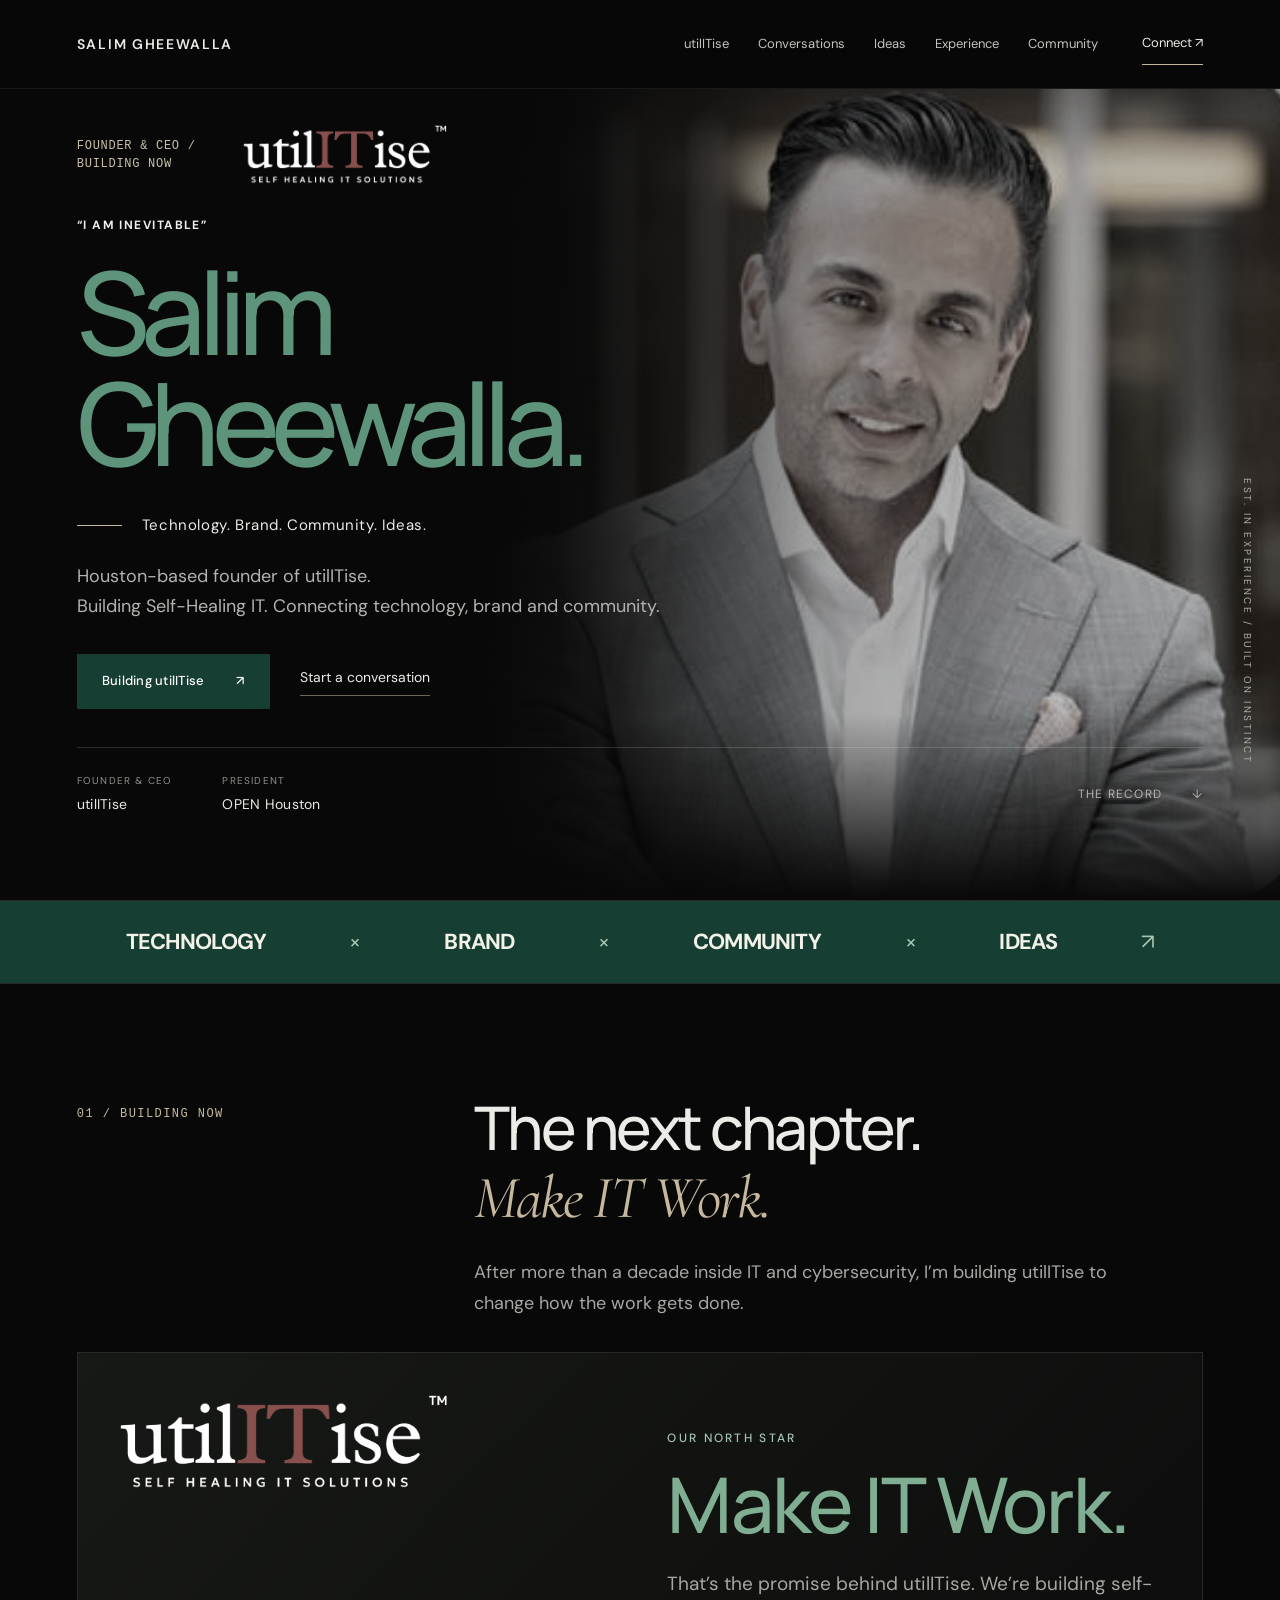
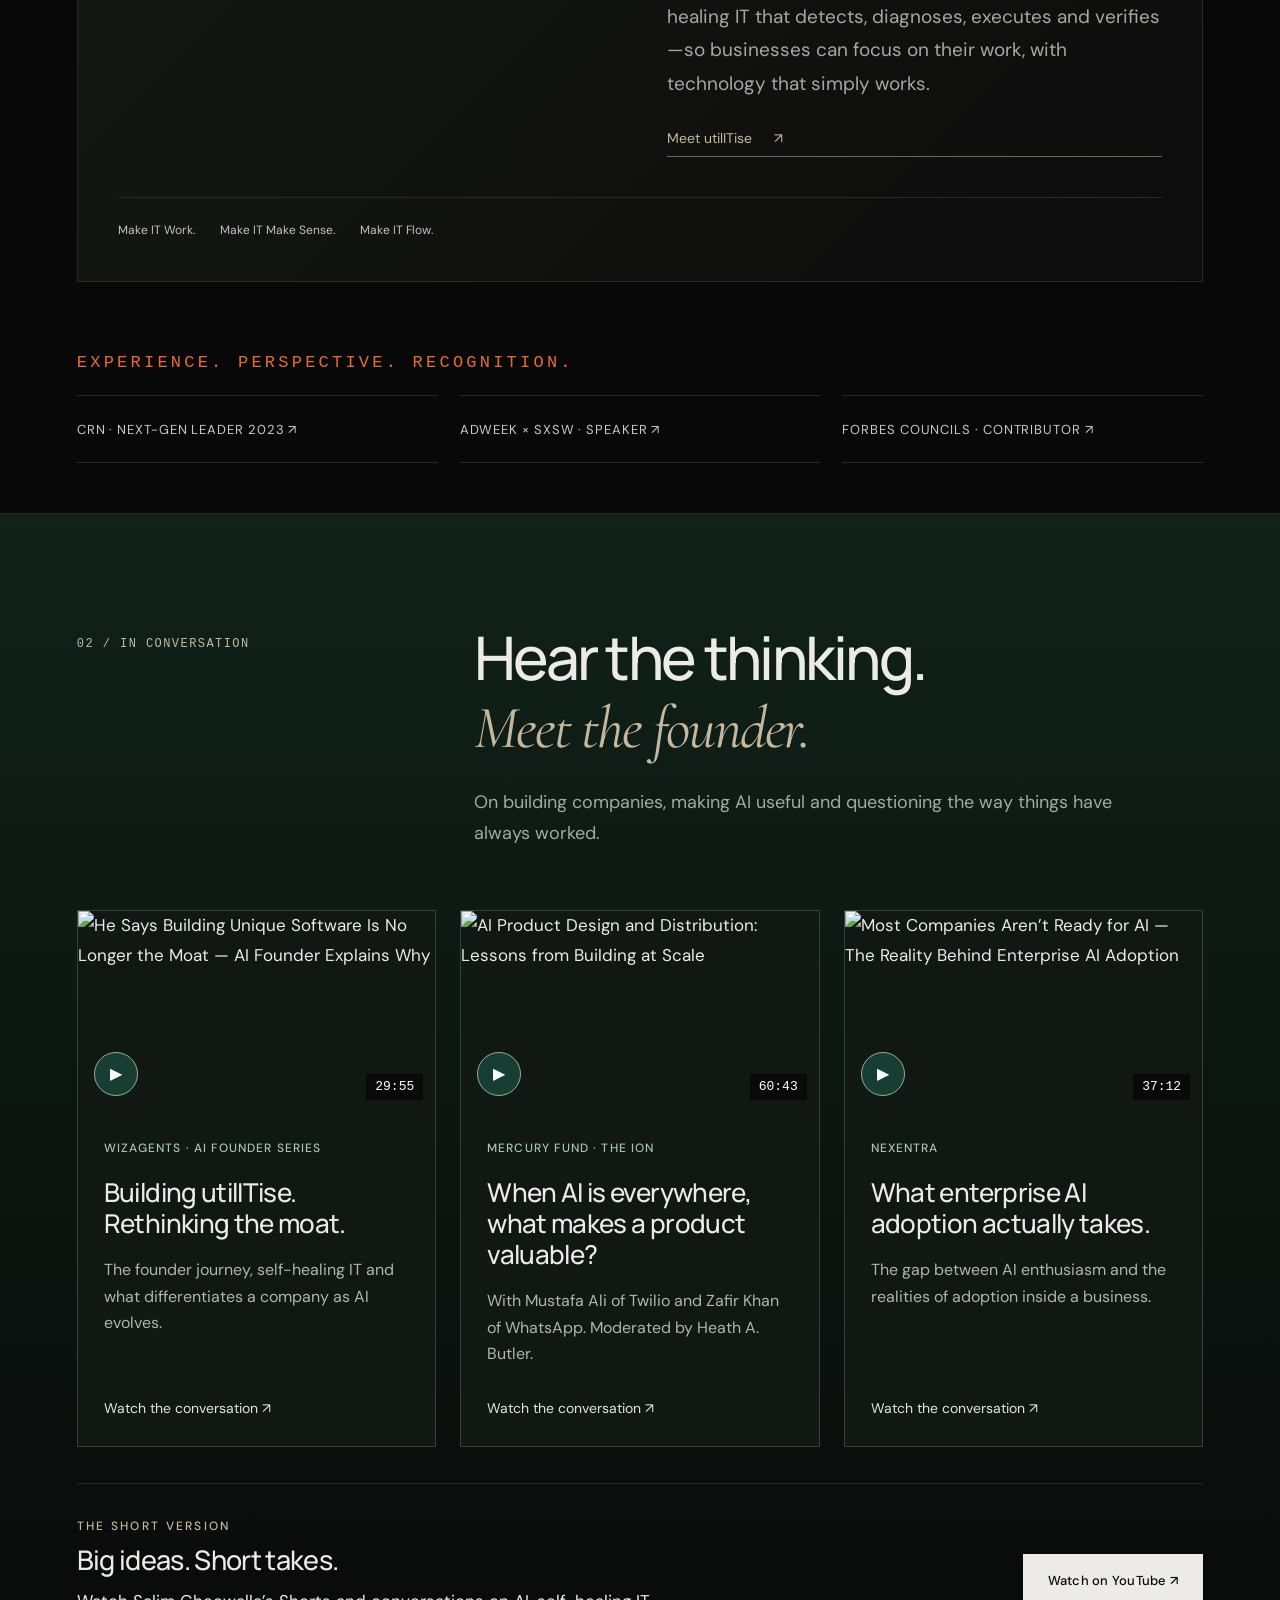
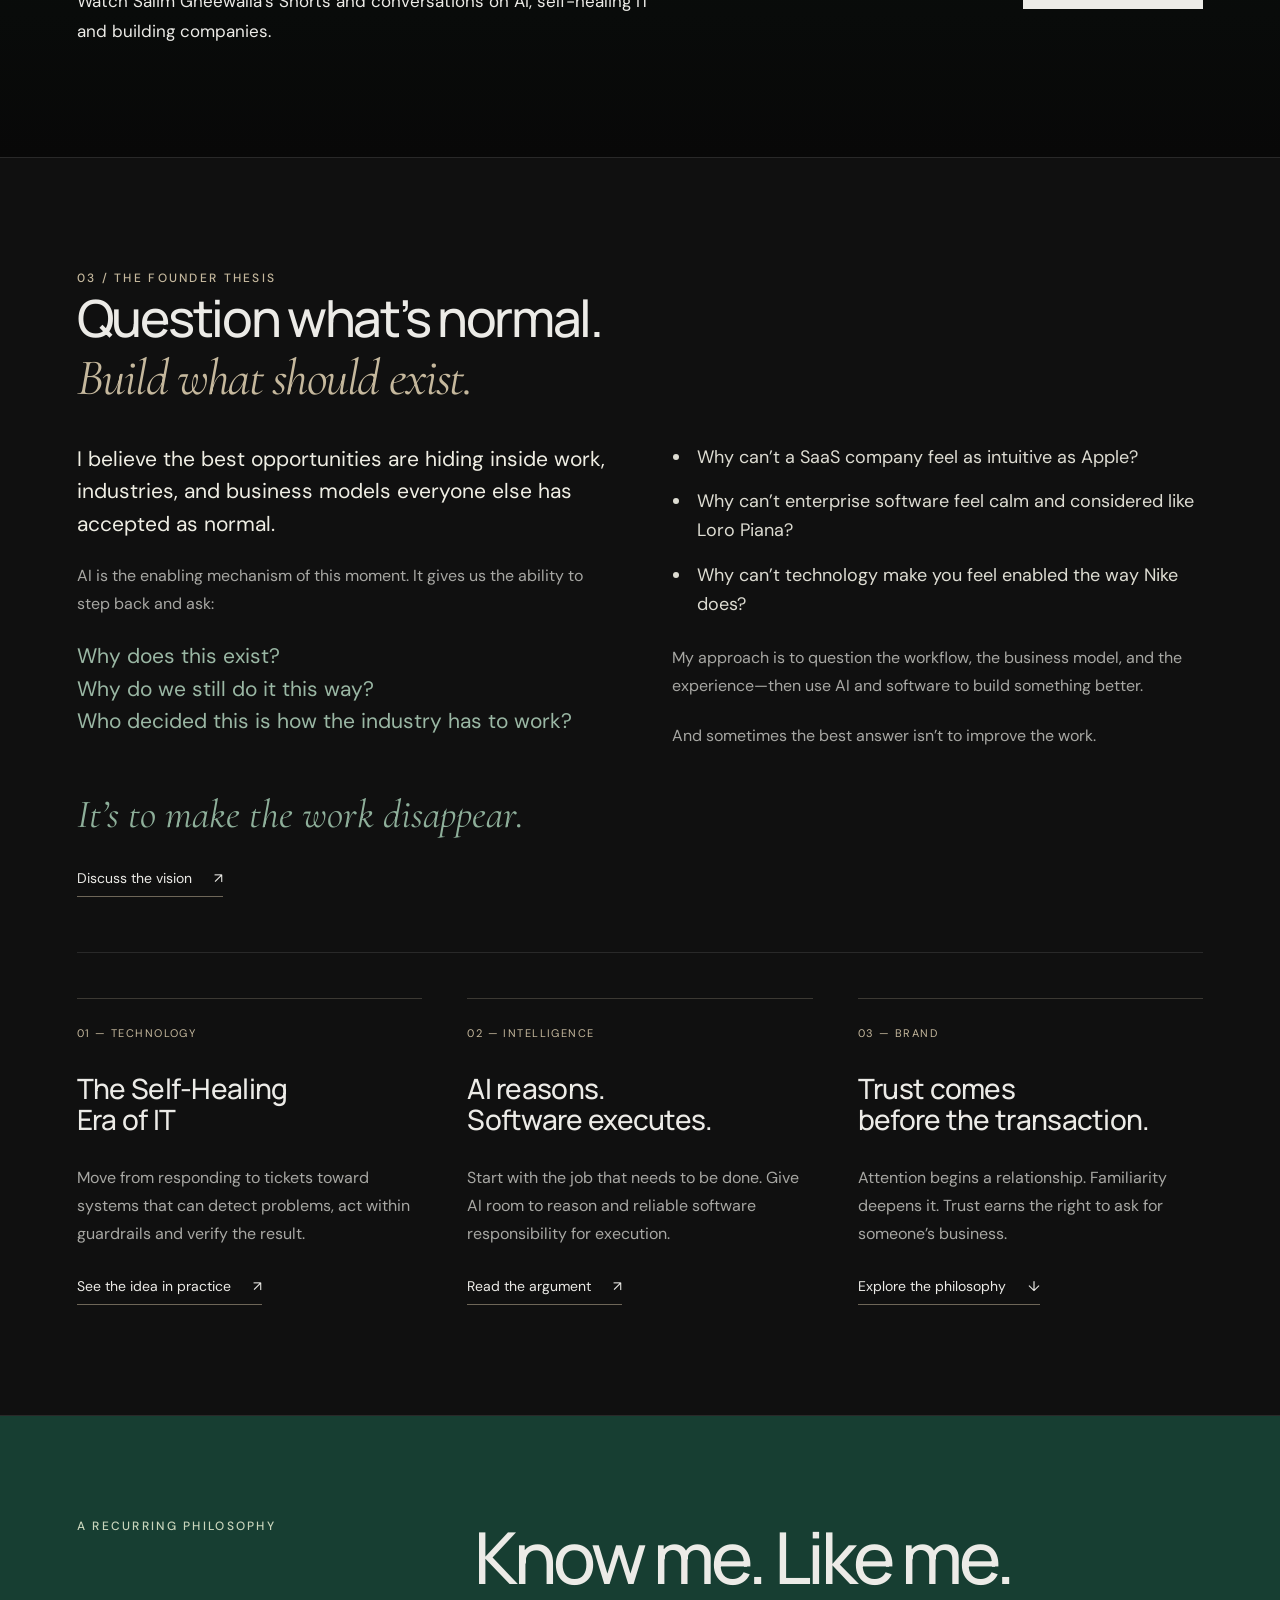
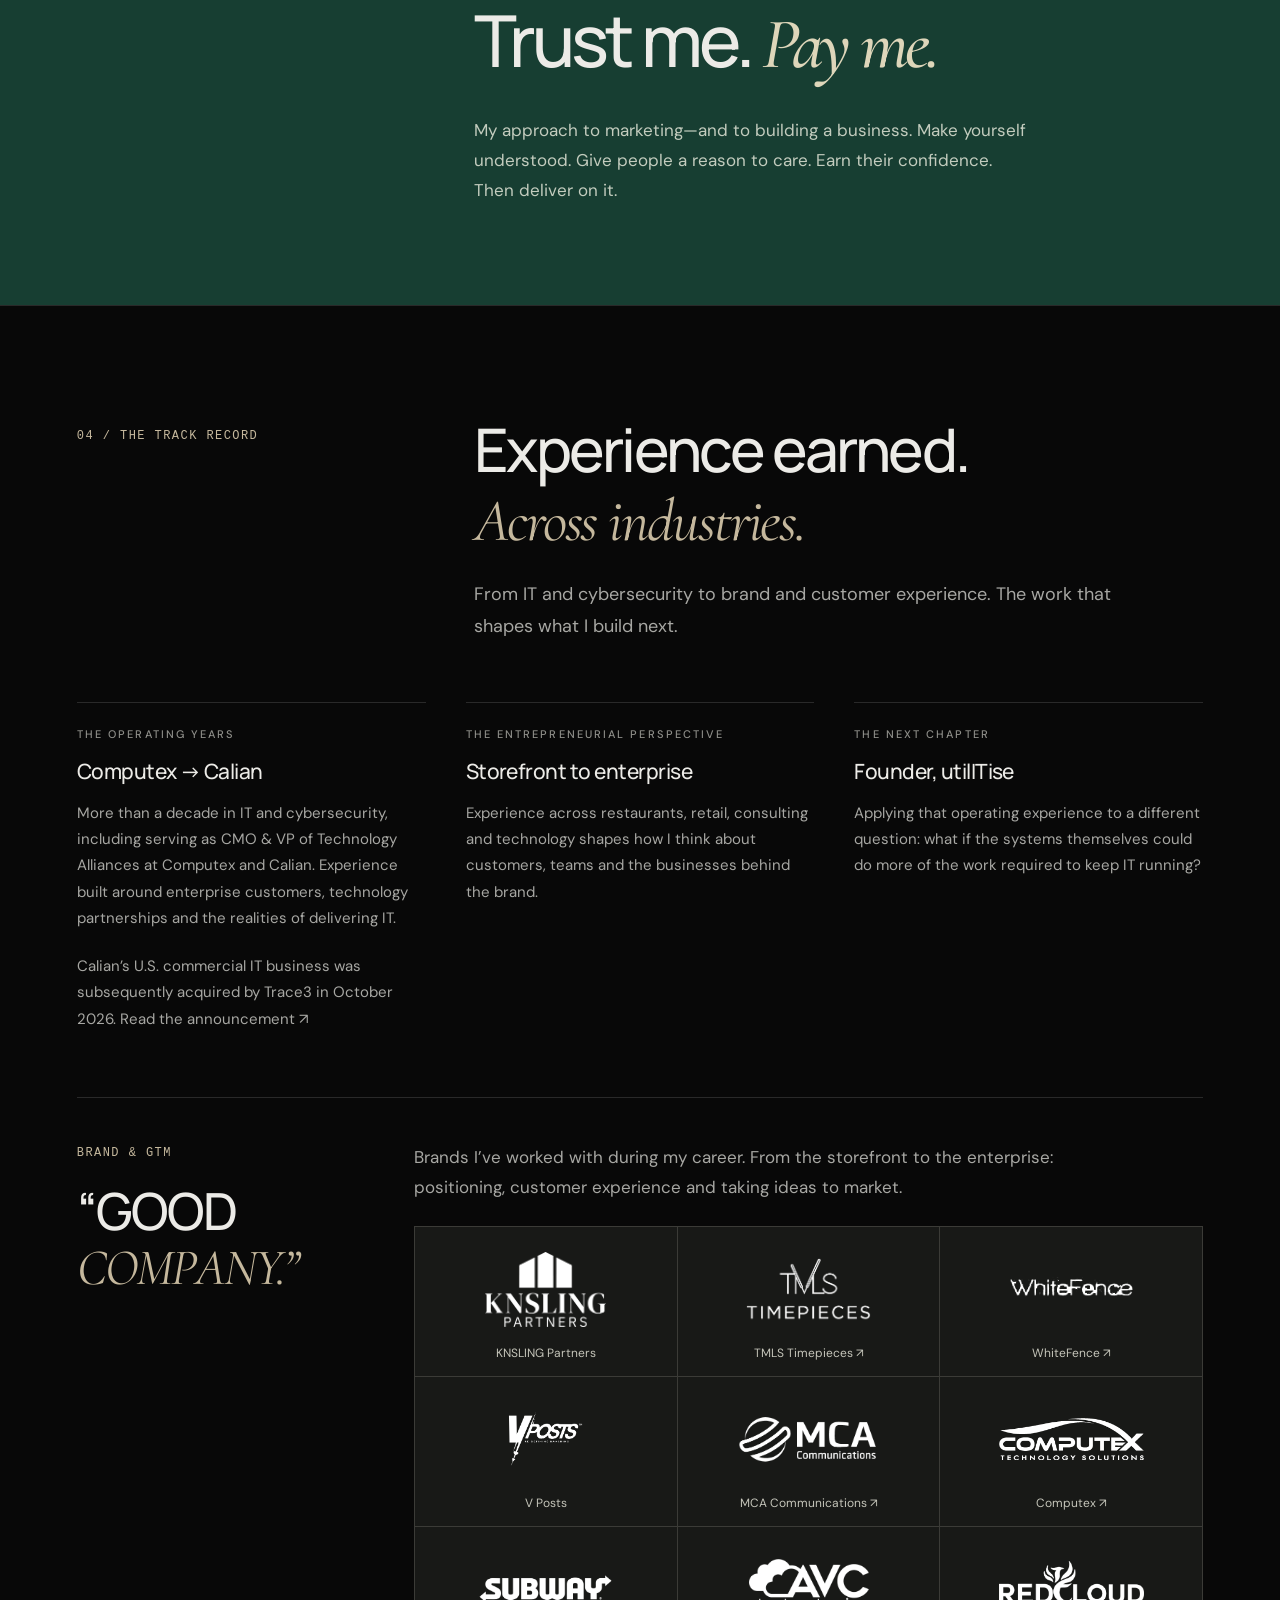
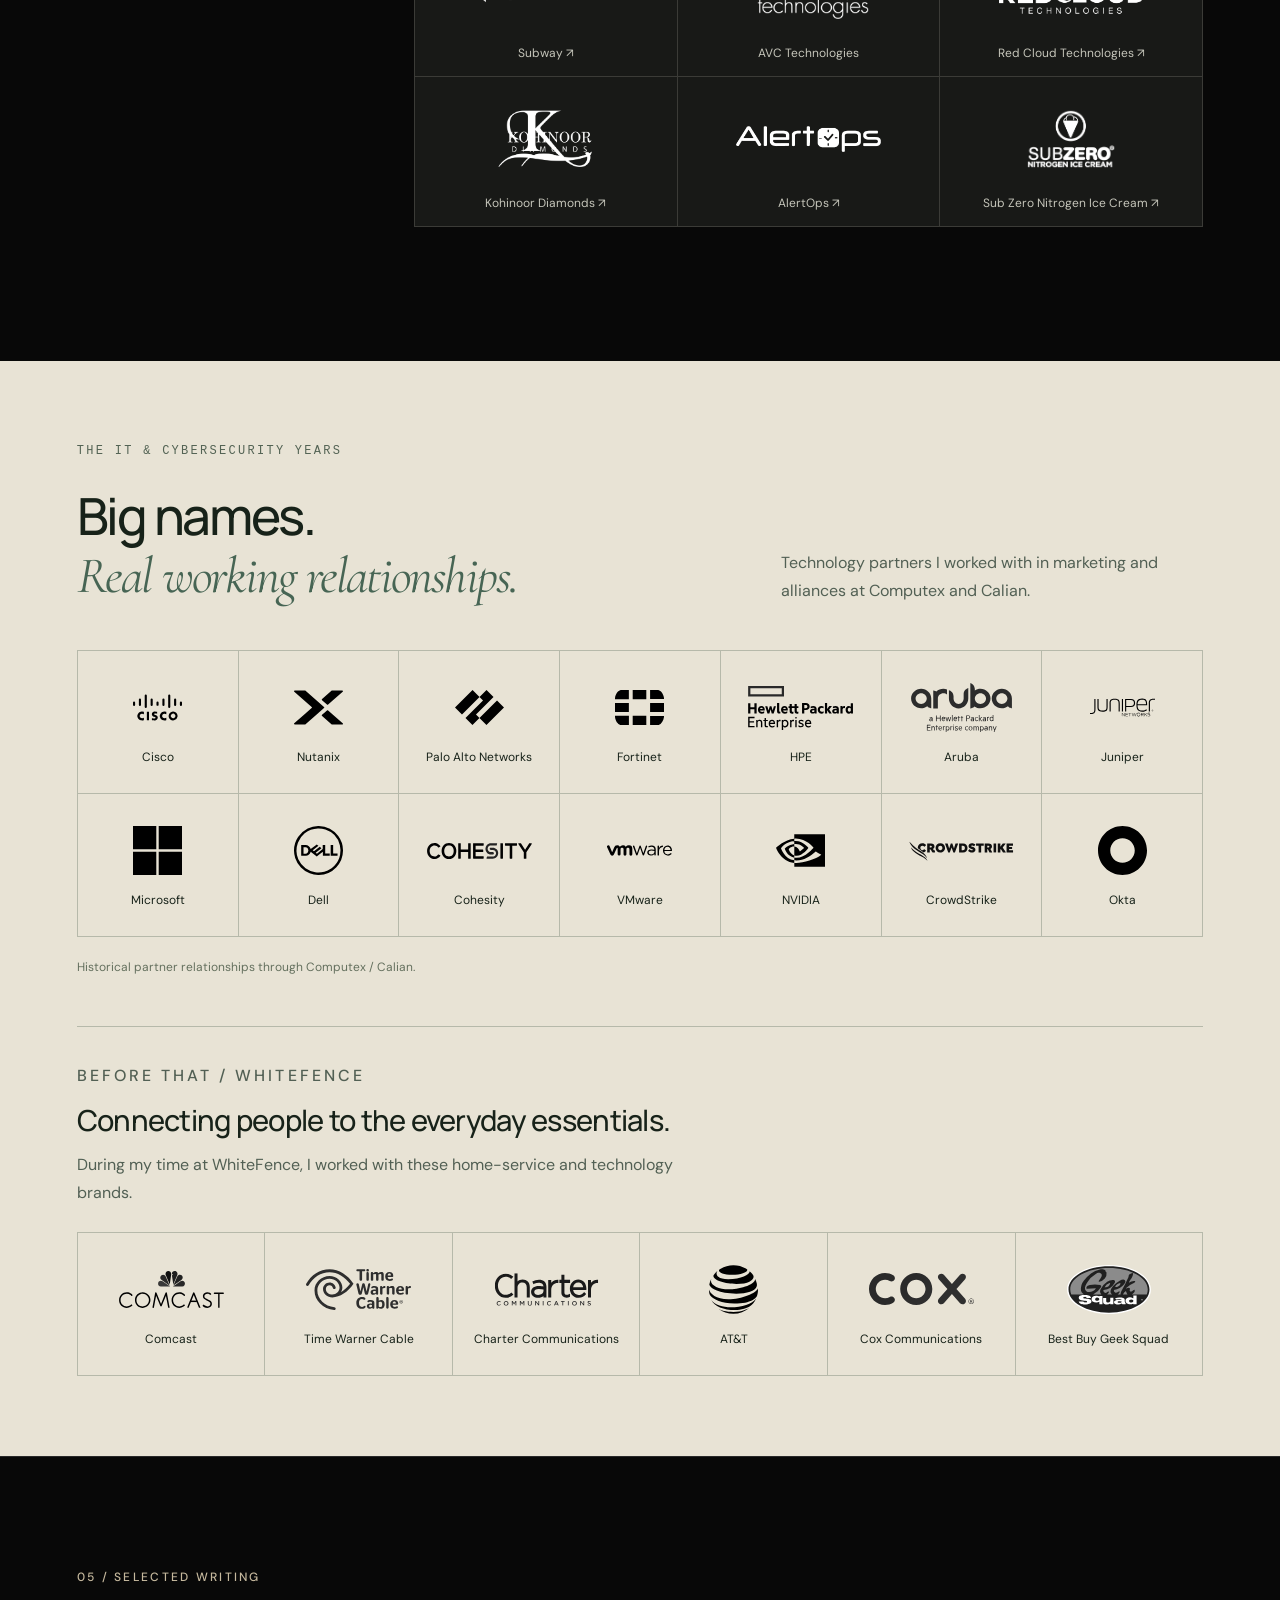
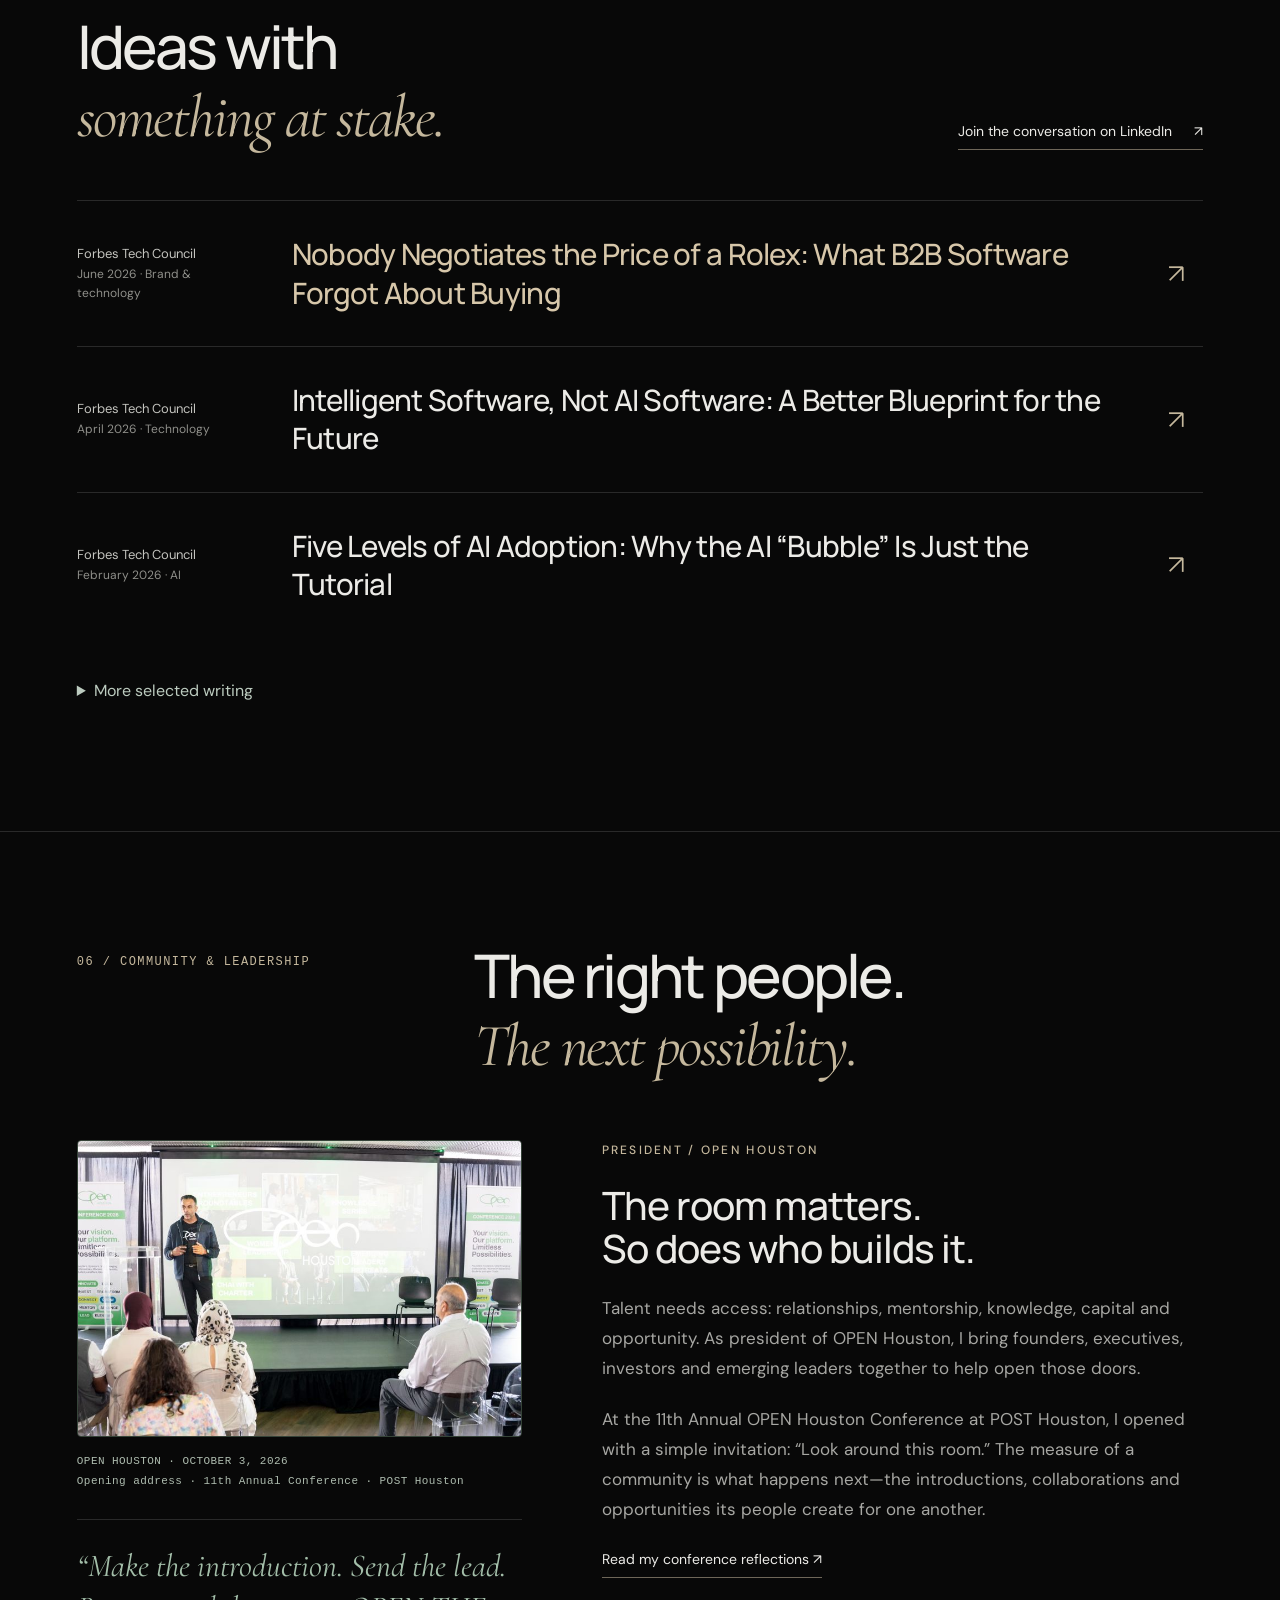
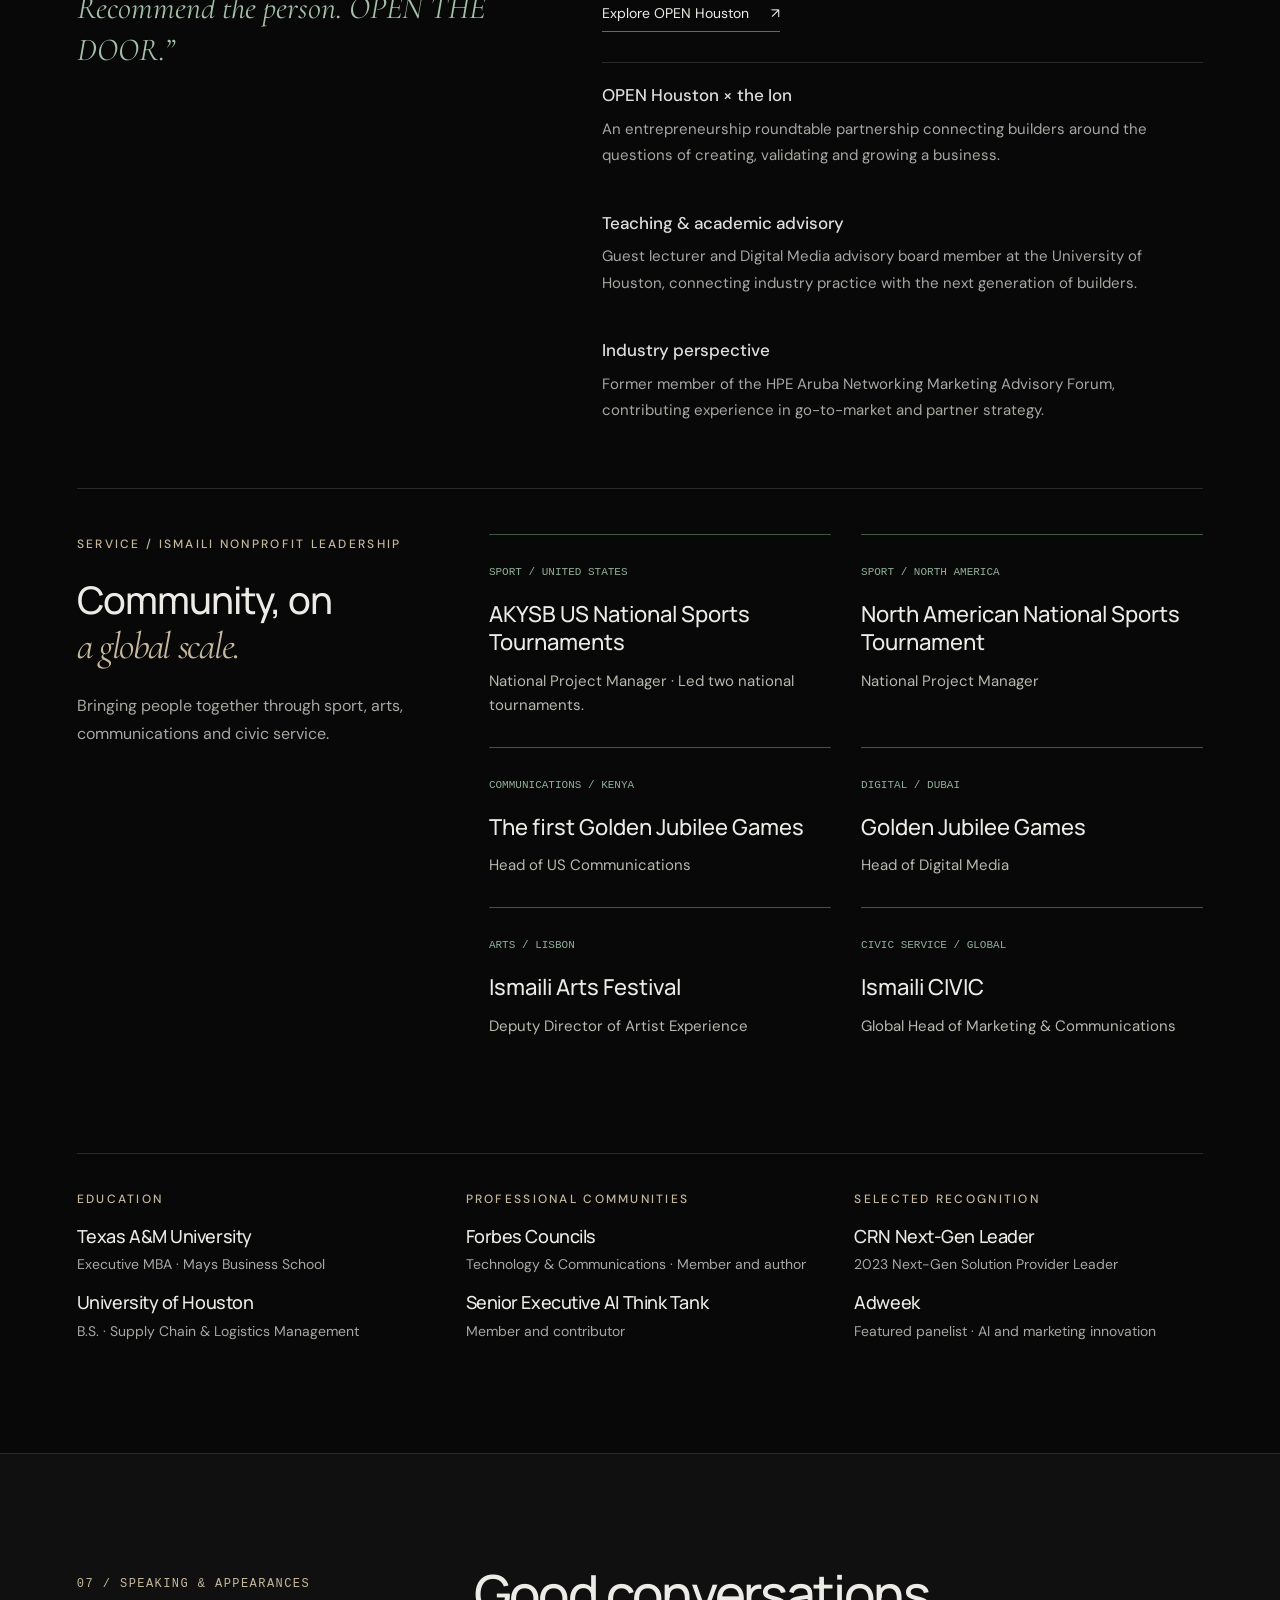
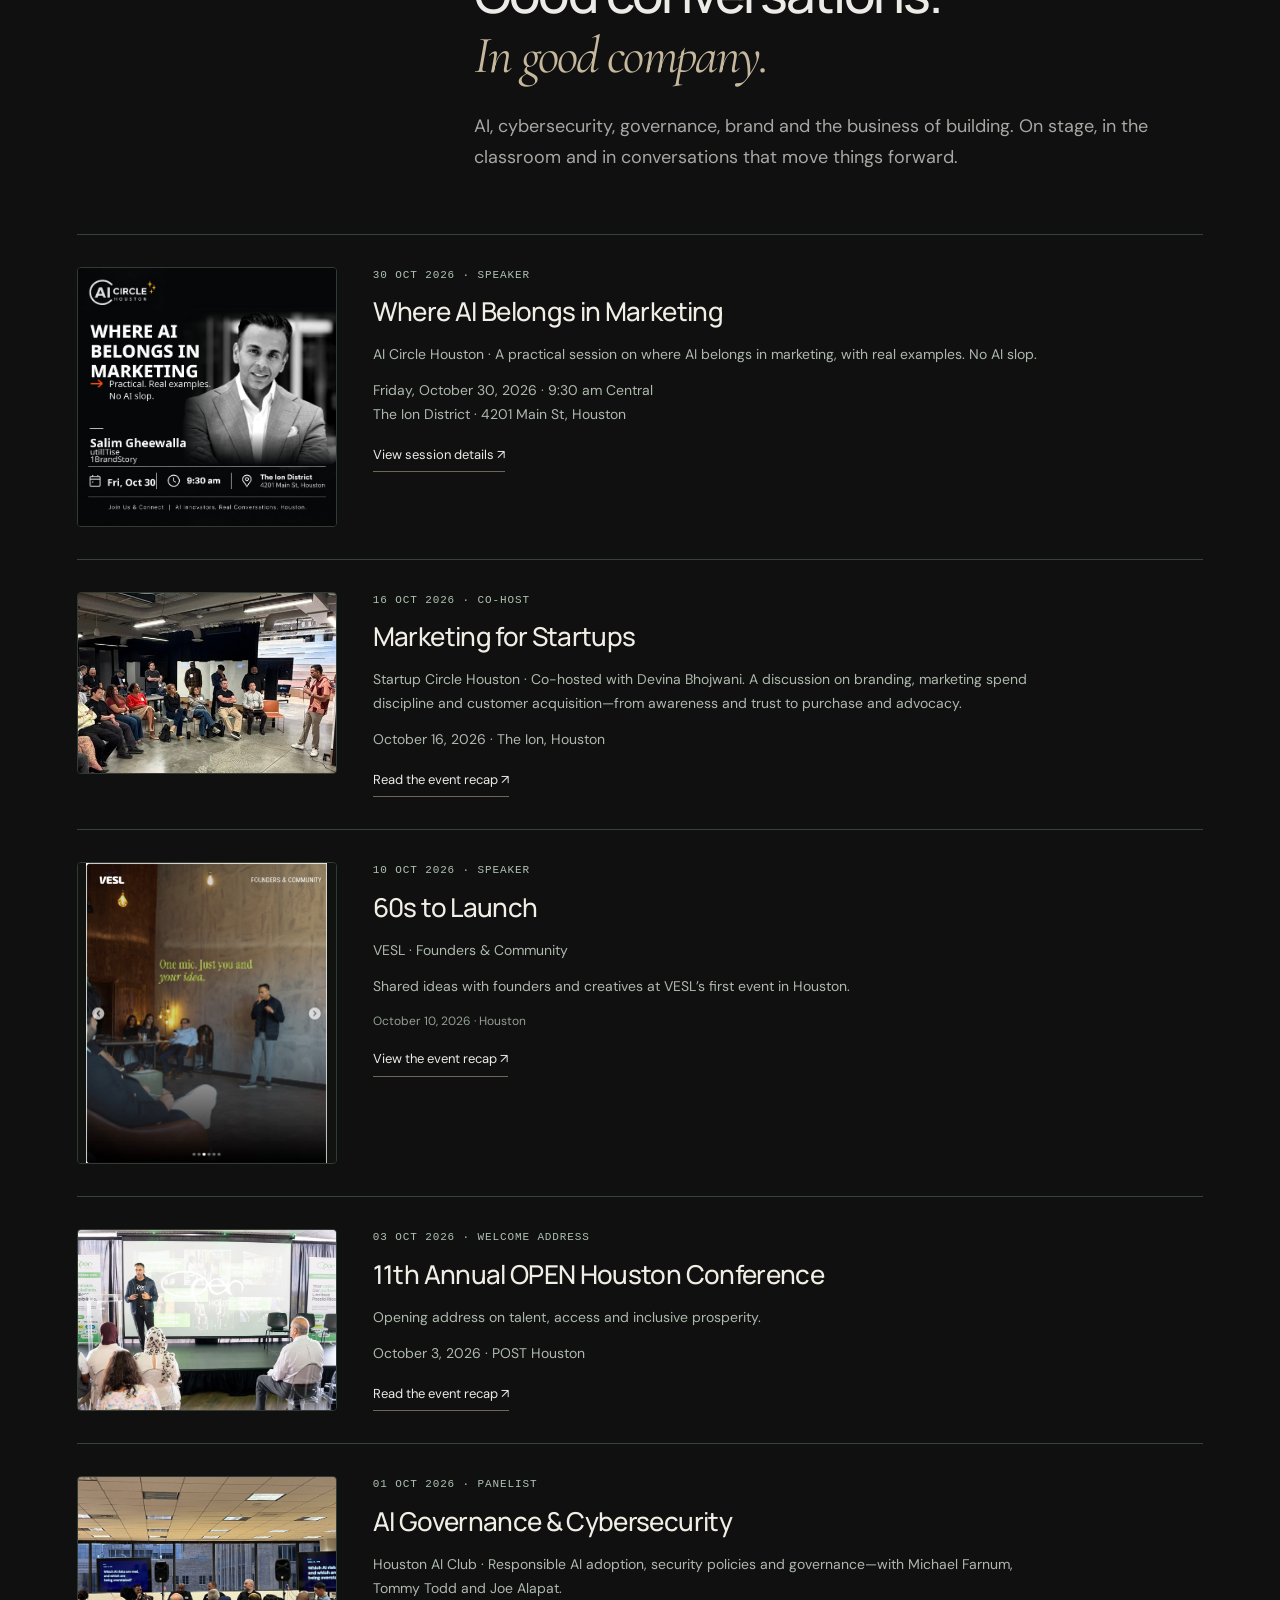
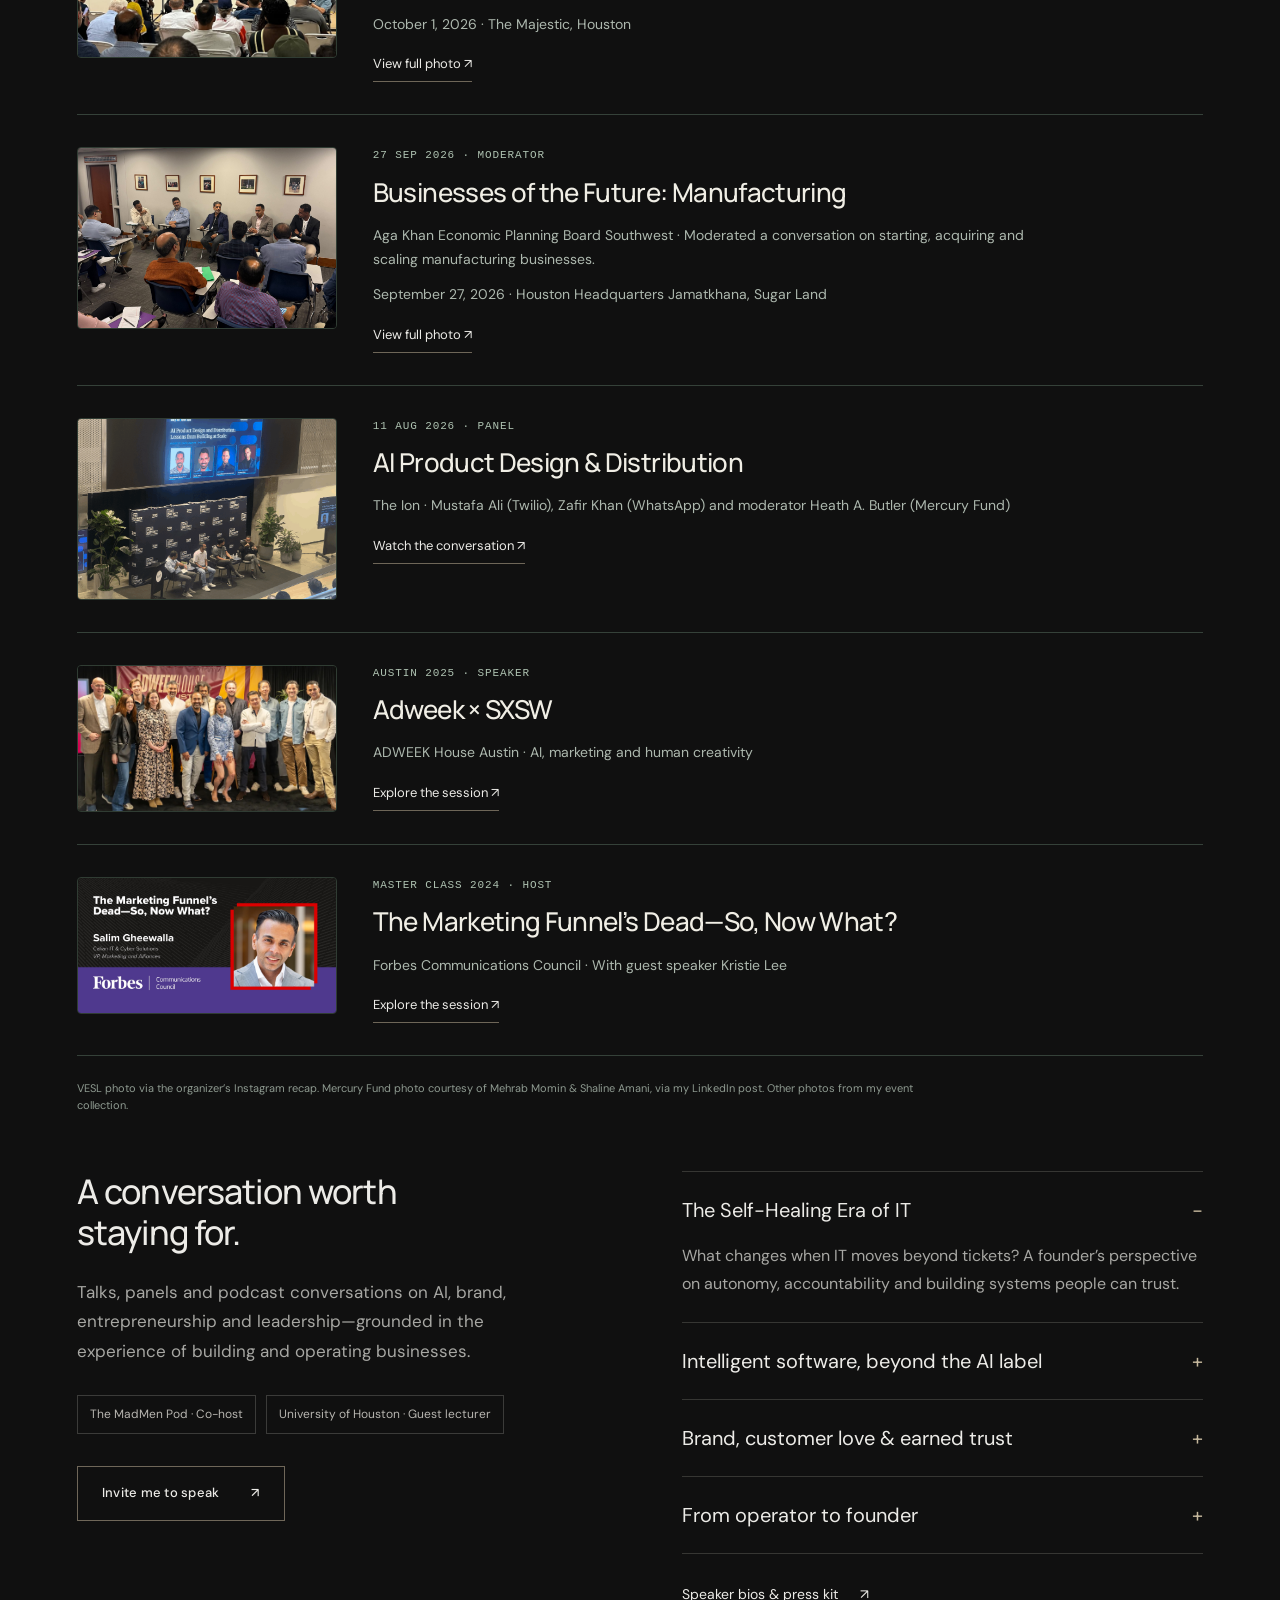
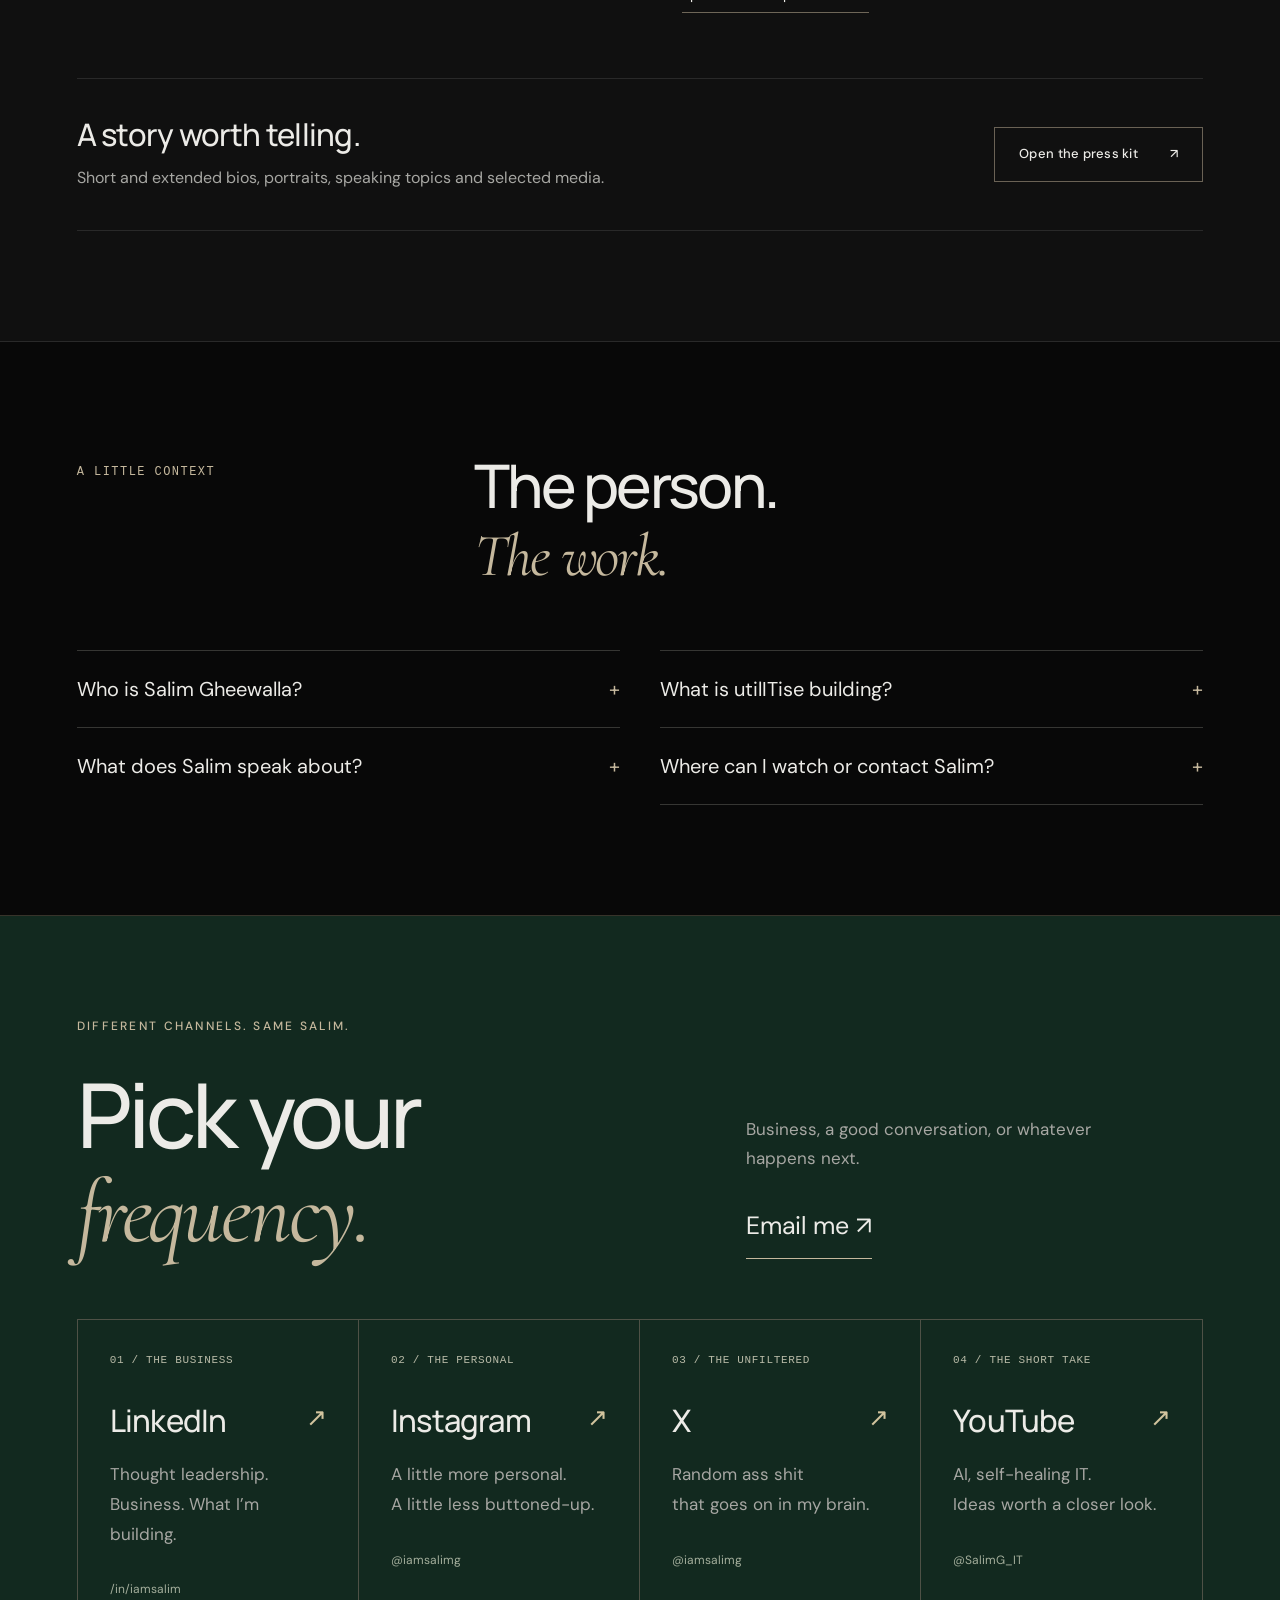
==== commit d36845c7: "Add Adweek SXSW photo and Forbes masterclass graphic to speaking entries" ====
--- a/index.html
+++ b/index.html
@@ -7,4 +7,4 @@
 <section class="proof credibility-strip" id="record"><div class="wrap"><div class="proof-intro"><p class="eyebrow">Experience. Perspective. Recognition.</p></div><div class="proof-grid"><a href="https://www.crn.com/news/channel-news/2023-next-gen-solution-provider-leaders" rel="noopener" target="_blank"><span class="source-label">CRN · NEXT-GEN LEADER 2023 ↗</span></a><a href="https://event.adweek.com/awh_austin_2025/7621825" rel="noopener" target="_blank"><span class="source-label">ADWEEK × SXSW · SPEAKER ↗</span></a><a href="https://www.forbes.com/councils/forbestechcouncil/people/salimgheewalla/" rel="noopener" target="_blank"><span class="source-label">FORBES COUNCILS · CONTRIBUTOR ↗</span></a></div></div></section><section class="section conversations" id="conversations"><div class="wrap"><div class="section-heading"><p class="eyebrow">02 / In conversation</p><div><h2>Hear the thinking.<br/><em>Meet the founder.</em></h2><p>On building companies, making AI useful and questioning the way things have always worked.</p></div></div><p class="swipe-hint">Three conversations. Swipe to explore →</p><div class="conversation-grid"><a aria-label="Watch He Says Building Unique Software Is No Longer the Moat — AI Founder Explains Why on YouTube" class="conversation-card" href="https://www.youtube.com/watch?v=irdn9ZkdqPA" rel="noopener" target="_blank"><div class="conversation-image"><img alt="He Says Building Unique Software Is No Longer the Moat — AI Founder Explains Why" height="720" loading="lazy" src="https://i.ytimg.com/vi/irdn9ZkdqPA/maxresdefault.jpg" width="1280"/><span aria-hidden="true" class="play-symbol">▶</span><span class="runtime">29:55</span></div><div class="conversation-copy"><p class="eyebrow">WizAgents · AI Founder Series</p><h3>Building utilITise.<br/>Rethinking the moat.</h3><p>The founder journey, self-healing IT and what differentiates a company as AI evolves.</p><span class="watch-link">Watch the conversation ↗</span></div></a><a aria-label="Watch AI Product Design and Distribution: Lessons from Building at Scale on YouTube" class="conversation-card" href="https://www.youtube.com/watch?v=wkBtVvXD3WU" id="mercury-fund-panel" rel="noopener" target="_blank"><div class="conversation-image"><img alt="AI Product Design and Distribution: Lessons from Building at Scale" height="720" loading="lazy" src="https://i.ytimg.com/vi/wkBtVvXD3WU/maxresdefault.jpg" width="1280"/><span aria-hidden="true" class="play-symbol">▶</span><span class="runtime">60:43</span></div><div class="conversation-copy"><p class="eyebrow">Mercury Fund · The Ion</p><h3>When AI is everywhere,<br/>what makes a product valuable?</h3><p>With Mustafa Ali of Twilio and Zafir Khan of WhatsApp. Moderated by Heath A. Butler.</p><span class="watch-link">Watch the conversation ↗</span></div></a><a aria-label="Watch Most Companies Aren’t Ready for AI — The Reality Behind Enterprise AI Adoption on YouTube" class="conversation-card" href="https://www.youtube.com/watch?v=AhSYVZRdfeo" rel="noopener" target="_blank"><div class="conversation-image"><img alt="Most Companies Aren’t Ready for AI — The Reality Behind Enterprise AI Adoption" height="720" loading="lazy" src="https://i.ytimg.com/vi/AhSYVZRdfeo/maxresdefault.jpg" width="1280"/><span aria-hidden="true" class="play-symbol">▶</span><span class="runtime">37:12</span></div><div class="conversation-copy"><p class="eyebrow">Nexentra</p><h3>What enterprise AI<br/>adoption actually takes.</h3><p>The gap between AI enthusiasm and the realities of adoption inside a business.</p><span class="watch-link">Watch the conversation ↗</span></div></a></div><div class="channel-follow"><div><p class="eyebrow">THE SHORT VERSION</p><h3>Big ideas. Short takes.</h3><p>Watch Salim Gheewalla’s Shorts and conversations on AI, self-healing IT and building companies.</p></div><a class="button" href="https://www.youtube.com/@SalimG_IT" target="_blank" rel="me noopener">Watch on YouTube ↗</a></div></div></section><section class="section ideas" id="ideas"><div class="wrap"><article class="build-side founder-thesis" id="thesis"><p class="eyebrow">03 / The founder thesis</p><h2>Question what’s normal.<br/><em>Build what should exist.</em></h2><div class="thesis-body"><div><p class="thesis-lead">I believe the best opportunities are hiding inside work, industries, and business models everyone else has accepted as normal.</p><p>AI is the enabling mechanism of this moment. It gives us the ability to step back and ask:</p><p class="thesis-questions">Why does this exist?<br/>Why do we still do it this way?<br/>Who decided this is how the industry has to work?</p></div><div><ul class="thesis-examples"><li>Why can’t a SaaS company feel as intuitive as Apple?</li><li>Why can’t enterprise software feel calm and considered like Loro Piana?</li><li>Why can’t technology make you feel enabled the way Nike does?</li></ul><p>My approach is to question the workflow, the business model, and the experience—then use AI and software to build something better.</p><p>And sometimes the best answer isn’t to improve the work.</p></div></div><p class="thesis-finish">It’s to make the work disappear.</p><a class="text-link" href="mailto:salim@utilitise.com?subject=utilITise%20%E2%80%94%20Investor%20conversation">Discuss the vision <span aria-hidden="true">↗</span></a></article><div class="idea-grid"><article class="idea-card"><span class="idea-number">01 — TECHNOLOGY</span><h3>The Self-Healing<br/>Era of IT</h3><p>Move from responding to tickets toward systems that can detect problems, act within guardrails and verify the result.</p><a class="text-link" href="https://utilitise.com" rel="noopener" target="_blank">See the idea in practice <span aria-hidden="true">↗</span></a></article><article class="idea-card"><span class="idea-number">02 — INTELLIGENCE</span><h3>AI reasons.<br/>Software executes.</h3><p>Start with the job that needs to be done. Give AI room to reason and reliable software responsibility for execution.</p><a class="text-link" href="https://www.forbes.com/councils/forbestechcouncil/2026/04/20/intelligent-software-not-ai-software-a-better-blueprint-for-the-future/" rel="noopener" target="_blank">Read the argument <span aria-hidden="true">↗</span></a></article><article class="idea-card"><span class="idea-number">03 — BRAND</span><h3>Trust comes<br/>before the transaction.</h3><p>Attention begins a relationship. Familiarity deepens it. Trust earns the right to ask for someone’s business.</p><a class="text-link" href="#philosophy">Explore the philosophy <span aria-hidden="true">↓</span></a></article></div></div></section><section class="philosophy" id="philosophy"><div class="wrap"><p class="eyebrow">A recurring philosophy</p><div><h2>Know me. Like me.<br/>Trust me. <span>Pay me.</span></h2><p>My approach to marketing—and to building a business. Make yourself understood. Give people a reason to care. Earn their confidence. Then deliver on it.</p></div></div></section><section class="section track-record" id="track-record"><div class="wrap"><div class="section-heading"><p class="eyebrow">04 / The track record</p><div><h2>Experience earned.<br/><em>Across industries.</em></h2><p>From IT and cybersecurity to brand and customer experience. The work that shapes what I build next.</p></div></div><div class="career" id="about"><article><p class="eyebrow">The operating years</p><h3>Computex → Calian</h3><p>More than a decade in IT and cybersecurity, including serving as CMO &amp; VP of Technology Alliances at Computex and Calian. Experience built around enterprise customers, technology partnerships and the realities of delivering IT.</p><p>Calian’s U.S. commercial IT business was subsequently acquired by Trace3 in October 2026. <a href="https://www.globenewswire.com/news-release/2026/10/01/3372748/0/en/calian-completes-sale-of-u-s-commercial-it-business-to-trace3.html" target="_blank" rel="noopener">Read the announcement ↗</a></p></article><article><p class="eyebrow">The entrepreneurial perspective</p><h3>Storefront to enterprise</h3><p>Experience across restaurants, retail, consulting and technology shapes how I think about customers, teams and the businesses behind the brand.</p></article><article><p class="eyebrow">The next chapter</p><h3>Founder, utilITise</h3><p>Applying that operating experience to a different question: what if the systems themselves could do more of the work required to keep IT running?</p></article></div><div class="influence" id="brands"><div><p class="eyebrow">Brand &amp; GTM</p><h3>“GOOD<br/><em>COMPANY.”</em></h3></div><div><p>Brands I’ve worked with during my career. From the storefront to the enterprise: positioning, customer experience and taking ideas to market.</p><div class="brand-grid"><div class="brand-tile"><div><img alt="KNSLING Partners logo" loading="lazy" src="assets/brands/knsling-white.png"/></div><span class="brand-caption">KNSLING Partners</span></div><a class="brand-tile tmls" href="https://tmlstimepieces.com/" rel="noopener" target="_blank"><div><img alt="TMLS Timepieces logo" loading="lazy" src="assets/brands/tmls-white.png"/></div><span class="brand-caption">TMLS Timepieces ↗</span></a><a class="brand-tile" href="https://www.whitefenceshop.com/aboutUs/index" rel="noopener" target="_blank"><div><img alt="WhiteFence logo" loading="lazy" src="assets/brands/whitefence-white.png"/></div><span class="brand-caption">WhiteFence ↗</span></a><div class="brand-tile"><div><img alt="V Posts logo" loading="lazy" src="assets/brands/v-posts.png"/></div><span class="brand-caption">V Posts</span></div><a class="brand-tile" href="https://www.mcacom.com/" rel="noopener" target="_blank"><div><img alt="MCA Communications logo" loading="lazy" src="assets/brands/mca.png"/></div><span class="brand-caption">MCA Communications ↗</span></a><a class="brand-tile" href="https://www.calian.com/" rel="noopener" target="_blank"><div><img alt="Computex logo" loading="lazy" src="assets/brands/computex.png"/></div><span class="brand-caption">Computex ↗</span></a><a class="brand-tile" href="https://www.subway.com/" rel="noopener" target="_blank"><div><img alt="Subway logo" loading="lazy" src="assets/brands/subway.png"/></div><span class="brand-caption">Subway ↗</span></a><div class="brand-tile"><div><img alt="AVC Technologies logo" loading="lazy" src="assets/brands/avct.png"/></div><span class="brand-caption">AVC Technologies</span></div><a class="brand-tile" href="https://redcloud.one/" rel="noopener" target="_blank"><div><img alt="Red Cloud Technologies logo" loading="lazy" src="assets/brands/red-cloud.png"/></div><span class="brand-caption">Red Cloud Technologies ↗</span></a><a class="brand-tile" href="https://kohinoordiamonds.com/" rel="noopener" target="_blank"><div><img alt="Kohinoor Diamonds logo" loading="lazy" src="assets/brands/kohinoor.png"/></div><span class="brand-caption">Kohinoor Diamonds ↗</span></a><a class="brand-tile" href="https://alertops.com/" rel="noopener" target="_blank"><div><img alt="AlertOps logo" loading="lazy" src="assets/brands/alertops.png"/></div><span class="brand-caption">AlertOps ↗</span></a><a class="brand-tile" href="https://subzeroicecream.com/" rel="noopener" target="_blank"><div><img alt="Sub Zero Nitrogen Ice Cream logo" loading="lazy" src="assets/brands/sub-zero.png"/></div><span class="brand-caption">Sub Zero Nitrogen Ice Cream ↗</span></a></div></div></div></div></section><section class="partners-section" id="partners"><div class="wrap"><div class="partner-heading"><div><p class="eyebrow">The IT &amp; Cybersecurity Years</p><h2>Big names.<br/><em>Real working relationships.</em></h2></div><p>Technology partners I worked with in marketing and alliances at Computex and Calian.</p></div><div class="partner-grid" id="partner-grid"><figure class="partner-tile"><img alt="Cisco logo" loading="lazy" src="assets/partners/cisco.svg"/><figcaption>Cisco</figcaption></figure><figure class="partner-tile"><img alt="Nutanix logo" loading="lazy" src="assets/partners/nutanix.svg"/><figcaption>Nutanix</figcaption></figure><figure class="partner-tile"><img alt="Palo Alto Networks logo" loading="lazy" src="assets/partners/paloaltonetworks.svg"/><figcaption>Palo Alto Networks</figcaption></figure><figure class="partner-tile"><img alt="Fortinet logo" loading="lazy" src="assets/partners/fortinet.svg"/><figcaption>Fortinet</figcaption></figure><figure class="partner-tile"><img alt="HPE logo" loading="lazy" src="assets/partners/hewlettpackardenterprise.svg"/><figcaption>HPE</figcaption></figure><figure class="partner-tile"><img alt="Aruba logo" loading="lazy" src="assets/partners/aruba.svg"/><figcaption>Aruba</figcaption></figure><figure class="partner-tile"><img alt="Juniper logo" loading="lazy" src="assets/partners/junipernetworks.svg"/><figcaption>Juniper</figcaption></figure><figure class="partner-tile"><img alt="Microsoft logo" loading="lazy" src="assets/partners/microsoft.svg"/><figcaption>Microsoft</figcaption></figure><figure class="partner-tile"><img alt="Dell logo" loading="lazy" src="assets/partners/dell.svg"/><figcaption>Dell</figcaption></figure><figure class="partner-tile"><img alt="Cohesity logo" loading="lazy" src="assets/partners/cohesity.svg"/><figcaption>Cohesity</figcaption></figure><figure class="partner-tile"><img alt="VMware logo" loading="lazy" src="assets/partners/vmware.svg"/><figcaption>VMware</figcaption></figure><figure class="partner-tile"><img alt="NVIDIA logo" loading="lazy" src="assets/partners/nvidia.svg"/><figcaption>NVIDIA</figcaption></figure><figure class="partner-tile"><img alt="CrowdStrike logo" loading="lazy" src="assets/partners/crowdstrike.svg"/><figcaption>CrowdStrike</figcaption></figure><figure class="partner-tile"><img alt="Okta logo" loading="lazy" src="assets/partners/okta.svg"/><figcaption>Okta</figcaption></figure></div><p class="partner-note">Historical partner relationships through Computex / Calian.</p><div class="whitefence-partners" id="whitefence-years"><p class="eyebrow">Before that / WhiteFence</p><h3>Connecting people to the everyday essentials.</h3><p>During my time at WhiteFence, I worked with these home-service and technology brands.</p><div class="partner-grid"><figure class="partner-tile"><img alt="Comcast logo" loading="lazy" src="assets/partners/comcast.svg"/><figcaption>Comcast</figcaption></figure><figure class="partner-tile"><img alt="Time Warner Cable logo" loading="lazy" src="assets/partners/twc.svg"/><figcaption>Time Warner Cable</figcaption></figure><figure class="partner-tile"><img alt="Charter Communications logo" loading="lazy" src="assets/partners/charter.svg"/><figcaption>Charter Communications</figcaption></figure><figure class="partner-tile"><img alt="AT&amp;T logo" loading="lazy" src="assets/partners/atandt.svg"/><figcaption>AT&amp;T</figcaption></figure><figure class="partner-tile"><img alt="Cox Communications logo" loading="lazy" src="assets/partners/cox.svg"/><figcaption>Cox Communications</figcaption></figure><figure class="partner-tile"><img alt="Best Buy Geek Squad logo" loading="lazy" src="assets/partners/geeksquad.svg"/><figcaption>Best Buy Geek Squad</figcaption></figure></div></div></div></section><section class="section" id="writing"><div class="wrap"><div class="writing-head"><div><p class="eyebrow">05 / Selected writing</p><h2>Ideas with<br/><em>something at stake.</em></h2></div><a class="text-link" href="https://www.linkedin.com/in/iamsalim/" rel="noopener" target="_blank">Join the conversation on LinkedIn <span aria-hidden="true">↗</span></a></div>
 <a class="article featured-article" href="https://www.forbes.com/councils/forbestechcouncil/2026/06/30/nobody-negotiates-the-price-of-a-rolex-what-b2b-software-forgot-about-buying/" rel="noopener" target="_blank"><div class="article-meta"><strong>Forbes Tech Council</strong>June 2026 · Brand &amp; technology</div><h3>Nobody Negotiates the Price of a Rolex: What B2B Software Forgot About Buying</h3><span aria-hidden="true" class="article-arrow">↗</span></a><a class="article" href="https://www.forbes.com/councils/forbestechcouncil/2026/04/20/intelligent-software-not-ai-software-a-better-blueprint-for-the-future/" rel="noopener" target="_blank"><div class="article-meta"><strong>Forbes Tech Council</strong>April 2026 · Technology</div><h3>Intelligent Software, Not AI Software: A Better Blueprint for the Future</h3><span aria-hidden="true" class="article-arrow">↗</span></a>
 <a class="article" href="https://www.forbes.com/councils/forbestechcouncil/2026/02/09/five-levels-of-ai-adoption-why-the-ai-bubble-is-just-the-tutorial/" rel="noopener" target="_blank"><div class="article-meta"><strong>Forbes Tech Council</strong>February 2026 · AI</div><h3>Five Levels of AI Adoption: Why the AI “Bubble” Is Just the Tutorial</h3><span aria-hidden="true" class="article-arrow">↗</span></a>
-<details class="more-writing"><summary>More selected writing</summary><div><a class="article" href="https://www.forbes.com/councils/forbescommunicationscouncil/2025/04/18/only-3-of-brands-get-it-how-customer-love-drives-exponential-growth/" rel="noopener" target="_blank"><div class="article-meta"><strong>Forbes Communications Council</strong>April 2025 · Brand</div><h3>Only 3% of Brands Get It: How Customer Love Drives Exponential Growth</h3><span aria-hidden="true" class="article-arrow">↗</span></a><a class="article" href="https://www.forbes.com/councils/forbescommunicationscouncil/2025/01/14/aspirational-marketing-balancing-dreams-and-reality-in-brand-storytelling/" rel="noopener" target="_blank"><div class="article-meta"><strong>Forbes Communications Council</strong>January 2025 · Storytelling</div><h3>Aspirational Marketing: Balancing Dreams and Reality in Brand Storytelling</h3><span aria-hidden="true" class="article-arrow">↗</span></a></div></details></div></section><section class="section" id="community"><div class="wrap"><div class="section-heading"><p class="eyebrow">06 / Community &amp; leadership</p><div><h2>The right people.<br/><em>The next possibility.</em></h2></div></div><div class="community-grid"><figure class="conference-moment" id="open-houston-conference"><a href="https://www.linkedin.com/posts/iamsalim_look-around-this-room-that-was-one-of-ugcPost-7513646625697832960-d_kg/" target="_blank" rel="noopener"><img alt="Salim Gheewalla delivering the opening address at the 11th Annual OPEN Houston Conference at POST Houston" width="800" height="533" loading="lazy" src="assets/events/open-houston-2026.jpg"/></a><figcaption>OPEN HOUSTON · OCTOBER 3, 2026<br/>Opening address · 11th Annual Conference · POST Houston</figcaption><blockquote>“Make the introduction. Send the lead. Recommend the person. OPEN THE DOOR.”</blockquote></figure><div class="community-copy"><p class="eyebrow">President / OPEN Houston</p><h3>The room matters.<br/>So does who builds it.</h3><p>Talent needs access: relationships, mentorship, knowledge, capital and opportunity. As president of OPEN Houston, I bring founders, executives, investors and emerging leaders together to help open those doors.</p><p>At the 11th Annual OPEN Houston Conference at POST Houston, I opened with a simple invitation: “Look around this room.” The measure of a community is what happens next—the introductions, collaborations and opportunities its people create for one another.</p><a class="text-link" href="https://www.linkedin.com/posts/iamsalim_look-around-this-room-that-was-one-of-ugcPost-7513646625697832960-d_kg/" target="_blank" rel="noopener">Read my conference reflections ↗</a><br/><a class="text-link" href="https://openhouston.org" rel="noopener" target="_blank">Explore OPEN Houston <span aria-hidden="true">↗</span></a><div class="advisory"><p><strong>OPEN Houston × the Ion</strong>An entrepreneurship roundtable partnership connecting builders around the questions of creating, validating and growing a business.</p><p><strong>Teaching &amp; academic advisory</strong>Guest lecturer and Digital Media advisory board member at the University of Houston, connecting industry practice with the next generation of builders.</p><p><strong>Industry perspective</strong>Former member of the HPE Aruba Networking Marketing Advisory Forum, contributing experience in go-to-market and partner strategy.</p></div></div></div><div class="service-history" id="service"><div class="service-heading"><p class="eyebrow">Service / Ismaili nonprofit leadership</p><h3>Community, on<br/><em>a global scale.</em></h3><p>Bringing people together through sport, arts, communications and civic service.</p></div><div class="service-roles"><article><span>SPORT / UNITED STATES</span><h4>AKYSB US National Sports Tournaments</h4><p>National Project Manager · Led two national tournaments.</p></article><article><span>SPORT / NORTH AMERICA</span><h4>North American National Sports Tournament</h4><p>National Project Manager</p></article><article><span>COMMUNICATIONS / KENYA</span><h4>The first Golden Jubilee Games</h4><p>Head of US Communications</p></article><article><span>DIGITAL / DUBAI</span><h4>Golden Jubilee Games</h4><p>Head of Digital Media</p></article><article><span>ARTS / LISBON</span><h4>Ismaili Arts Festival</h4><p>Deputy Director of Artist Experience</p></article><article><span>CIVIC SERVICE / GLOBAL</span><h4>Ismaili CIVIC</h4><p>Global Head of Marketing &amp; Communications</p></article></div></div><div class="credentials"><div><p class="eyebrow">Education</p><h3>Texas A&amp;M University</h3><p>Executive MBA · Mays Business School</p><h3>University of Houston</h3><p>B.S. · Supply Chain &amp; Logistics Management</p></div><div><p class="eyebrow">Professional communities</p><h3>Forbes Councils</h3><p>Technology &amp; Communications · Member and author</p><h3>Senior Executive AI Think Tank</h3><p>Member and contributor</p></div><div><p class="eyebrow">Selected recognition</p><h3>CRN Next-Gen Leader</h3><p>2023 Next-Gen Solution Provider Leader</p><h3>Adweek</h3><p>Featured panelist · AI and marketing innovation</p></div></div></div></section><section class="section speaking" id="speaking"><div class="wrap"><div class="section-heading"><p class="eyebrow">07 / Speaking &amp; appearances</p><div><h2>Good conversations.<br/><em>In good company.</em></h2><p>AI, cybersecurity, governance, brand and the business of building. On stage, in the classroom and in conversations that move things forward.</p></div></div><div class="appearances"><article class="appearance" id="ai-circle-marketing"><a class="appearance-photo appearance-poster" href="assets/events/ai-circle-marketing-2026.jpg" target="_blank" rel="noopener" aria-label="View full event graphic: Where AI Belongs in Marketing"><img src="assets/events/ai-circle-marketing-2026.jpg" alt="AI Circle Houston presents Salim Gheewalla: Where AI Belongs in Marketing, October 30 at 9:30 am, The Ion District" loading="lazy" width="1254" height="1254" style="height:auto;aspect-ratio:1;object-fit:contain"/></a><div class="appearance-copy"><p class="appearance-meta">30 OCT 2026 · SPEAKER</p><h3>Where AI Belongs in Marketing</h3><p>AI Circle Houston · A practical session on where AI belongs in marketing, with real examples. No AI slop.</p><p><time datetime="2026-10-30T09:30:00-05:00">Friday, October 30, 2026 · 9:30 am Central</time><br/>The Ion District · 4201 Main St, Houston</p><a class="text-link" href="https://lnkd.in/p/gdVrSt3S" target="_blank" rel="noopener">View session details ↗</a></div></article><article class="appearance" id="startup-circle"><a class="appearance-photo" href="assets/events/startup-circle-houston.jpg" target="_blank" rel="noopener" aria-label="View full photo: Marketing for Startups"><img src="assets/events/startup-circle-houston.jpg" alt="Salim Gheewalla co-hosting Marketing for Startups at Startup Circle Houston" loading="lazy" style="object-position:center 40%" width="800" height="500"/></a><div class="appearance-copy"><p class="appearance-meta">16 OCT 2026 · CO-HOST</p><h3>Marketing for Startups</h3><p>Startup Circle Houston · Co-hosted with Devina Bhojwani. A discussion on branding, marketing spend discipline and customer acquisition—from awareness and trust to purchase and advocacy.</p><p>October 16, 2026 · The Ion, Houston</p><a class="text-link" href="https://www.linkedin.com/posts/startupcircle-entrepreneurship-startupmarketing-ugcPost-7519152888615657472-PLFL/" target="_blank" rel="noopener">Read the event recap ↗</a></div></article><article class="appearance" id="60s-to-launch"><a class="appearance-photo appearance-poster" href="assets/events/60s-to-launch.jpg" target="_blank" rel="noopener" aria-label="View full photo: 60s to Launch"><img src="assets/events/60s-to-launch.jpg" alt="Salim Gheewalla speaking into a microphone at VESL’s 60s to Launch founders event" width="966" height="1202" loading="lazy"/></a><div class="appearance-copy"><p class="appearance-meta">10 OCT 2026 · SPEAKER</p><h3>60s to Launch</h3><p>VESL · Founders &amp; Community</p><p>Shared ideas with founders and creatives at VESL’s first event in Houston.</p><p class="appearance-note">October 10, 2026 · Houston</p><a class="text-link" href="https://www.instagram.com/p/De91UfRFBzm/" target="_blank" rel="noopener">View the event recap ↗</a></div></article><article class="appearance" id="open-houston-speaking"><a class="appearance-photo" href="assets/events/open-houston-2026.jpg" target="_blank" rel="noopener" aria-label="View full photo: 11th Annual OPEN Houston Conference"><img src="assets/events/open-houston-2026.jpg" alt="Salim Gheewalla delivering the opening address at the OPEN Houston Conference" loading="lazy" style="object-position:center" width="800" height="500"/></a><div class="appearance-copy"><p class="appearance-meta">03 OCT 2026 · WELCOME ADDRESS</p><h3>11th Annual OPEN Houston Conference</h3><p>Opening address on talent, access and inclusive prosperity.</p><p>October 3, 2026 · POST Houston</p><a class="text-link" href="https://www.linkedin.com/posts/iamsalim_look-around-this-room-that-was-one-of-ugcPost-7513646625697832960-d_kg/" target="_blank" rel="noopener">Read the event recap ↗</a></div></article><article class="appearance" id="houston-ai-club-panel"><a class="appearance-photo" href="assets/events/houston-ai-club-panel.jpg" target="_blank" rel="noopener" aria-label="View full photo: AI Governance &amp; Cybersecurity"><img src="assets/events/houston-ai-club-panel.jpg" alt="Houston AI Club panel on AI governance and cybersecurity" loading="lazy" style="object-position:center 78%" width="800" height="500"/></a><div class="appearance-copy"><p class="appearance-meta">01 OCT 2026 · PANELIST</p><h3>AI Governance &amp; Cybersecurity</h3><p>Houston AI Club · Responsible AI adoption, security policies and governance—with Michael Farnum, Tommy Todd and Joe Alapat.</p><p>October 1, 2026 · The Majestic, Houston</p><a class="text-link" href="assets/events/houston-ai-club-panel.jpg" target="_blank" rel="noopener">View full photo ↗</a></div></article><article class="appearance" id="manufacturing-panel"><a class="appearance-photo" href="assets/events/manufacturing-panel.jpg" target="_blank" rel="noopener" aria-label="View full photo: Businesses of the Future: Manufacturing"><img src="assets/events/manufacturing-panel.jpg" alt="Salim Gheewalla moderating the manufacturing panel" loading="lazy" style="object-position:center 47%" width="800" height="500"/></a><div class="appearance-copy"><p class="appearance-meta">27 SEP 2026 · MODERATOR</p><h3>Businesses of the Future: Manufacturing</h3><p>Aga Khan Economic Planning Board Southwest · Moderated a conversation on starting, acquiring and scaling manufacturing businesses.</p><p>September 27, 2026 · Houston Headquarters Jamatkhana, Sugar Land</p><a class="text-link" href="assets/events/manufacturing-panel.jpg" target="_blank" rel="noopener">View full photo ↗</a></div></article><article class="appearance" id="mercury-fund-speaking"><a class="appearance-photo" href="assets/events/ion-panel.jpg" target="_blank" rel="noopener" aria-label="View full photo: AI Product Design &amp; Distribution"><img src="assets/events/ion-panel.jpg" alt="Salim Gheewalla on the Mercury Fund AI product panel" loading="lazy" style="object-position:center" width="800" height="500"/></a><div class="appearance-copy"><p class="appearance-meta">11 AUG 2026 · PANEL</p><h3>AI Product Design &amp; Distribution</h3><p>The Ion · Mustafa Ali (Twilio), Zafir Khan (WhatsApp) and moderator Heath A. Butler (Mercury Fund)</p><a class="text-link" href="https://www.youtube.com/watch?v=wkBtVvXD3WU" target="_blank" rel="noopener">Watch the conversation ↗</a></div></article><article class="appearance appearance-text-only" id="adweek-sxsw"><div class="appearance-copy"><p class="appearance-meta">AUSTIN 2025 · SPEAKER</p><h3>Adweek × SXSW</h3><p>ADWEEK House Austin · AI, marketing and human creativity</p><a class="text-link" href="https://event.adweek.com/awh_austin_2025/7621825" target="_blank" rel="noopener">Explore the session ↗</a></div></article><article class="appearance appearance-text-only" id="forbes-master-class"><div class="appearance-copy"><p class="appearance-meta">MASTER CLASS 2024 · HOST</p><h3>The Marketing Funnel’s Dead—So, Now What?</h3><p>Forbes Communications Council · With guest speaker Kristie Lee</p><a class="text-link" href="https://councils.forbes.com/blog/the-marketing-funnels-dead-so-now-what" target="_blank" rel="noopener">Explore the session ↗</a></div></article></div><p class="photo-credit">VESL photo via the organizer’s Instagram recap. Mercury Fund photo courtesy of Mehrab Momin &amp; Shaline Amani, via my LinkedIn post. Other photos from my event collection.</p><div class="speaking-grid"><div class="speak-intro"><h3>A conversation worth<br/>staying for.</h3><p>Talks, panels and podcast conversations on AI, brand, entrepreneurship and leadership—grounded in the experience of building and operating businesses.</p><div class="stage-list"><span>The MadMen Pod · Co-host</span><span>University of Houston · Guest lecturer</span></div><a class="button light" href="mailto:salim@utilitise.com?subject=Speaking%20inquiry&amp;body=Event%20or%20podcast%3A%0ADate%3A%0AAudience%3A%0ATopic%3A">Invite me to speak <span aria-hidden="true">↗</span></a></div><div><details class="topic" open=""><summary>The Self-Healing Era of IT</summary><p>What changes when IT moves beyond tickets? A founder’s perspective on autonomy, accountability and building systems people can trust.</p></details><details class="topic"><summary>Intelligent software, beyond the AI label</summary><p>How to separate a useful product from an impressive demo, and where reasoning belongs in a dependable software system.</p></details><details class="topic"><summary>Brand, customer love &amp; earned trust</summary><p>Why a brand is the sum of its promises and experiences—and how clarity connects positioning with growth.</p></details><details class="topic"><summary>From operator to founder</summary><p>Lessons from scaling technology businesses, navigating change and starting again with a problem worth solving.</p></details><p style="margin-top:25px"><a class="text-link" href="press.html">Speaker bios &amp; press kit <span aria-hidden="true">↗</span></a></p></div></div><div class="press-strip"><div><h3>A story worth telling.</h3><p>Short and extended bios, portraits, speaking topics and selected media.</p></div><a class="button" href="press.html">Open the press kit <span aria-hidden="true">↗</span></a></div></div></section><section class="section quick-answers" id="quick-answers"><div class="wrap"><div class="section-heading"><p class="eyebrow">A little context</p><div><h2>The person.<br/><em>The work.</em></h2></div></div><div class="answer-grid"><details class="topic"><summary>Who is Salim Gheewalla?</summary><p>Salim Gheewalla is the Houston-based founder and CEO of utilITise and president of OPEN Houston. His work spans self-healing IT, technology, brand strategy, entrepreneurship and community leadership. Before founding utilITise, he led marketing and technology alliances in the IT and cybersecurity industry.</p></details><details class="topic"><summary>What is utilITise building?</summary><p>utilITise is building self-healing IT: software designed to detect and diagnose IT problems, execute actions within guardrails and verify the result. Its north star is “Make IT Work.” <a href="https://utilitise.com/" target="_blank" rel="noopener">Explore utilITise ↗</a></p></details><details class="topic"><summary>What does Salim speak about?</summary><p>Salim speaks about enterprise AI adoption, cybersecurity and governance, self-healing IT, brand strategy and entrepreneurship. Selected appearances include Mercury Fund Day at the Ion, Houston AI Club and Adweek × SXSW. <a href="press.html">Read the speaker bio and press kit ↗</a></p></details><details class="topic"><summary>Where can I watch or contact Salim?</summary><p>Watch Shorts and conversations on <a href="https://www.youtube.com/@SalimG_IT" target="_blank" rel="me noopener">YouTube @SalimG_IT</a>, or connect on <a href="https://www.linkedin.com/in/iamsalim/" target="_blank" rel="me noopener">LinkedIn</a>. For speaking, media and business inquiries, email <a href="mailto:salim@utilitise.com">salim@utilitise.com</a>.</p></details></div></div></section><section class="contact" id="contact"><div class="wrap"><div class="contact-grid"><div><p class="eyebrow">Different channels. Same Salim.</p><h2>Pick your<br/><em>frequency.</em></h2></div><div><p>Business, a good conversation, or whatever happens next.</p><a class="contact-email" href="mailto:salim@utilitise.com">Email me ↗</a></div></div><div class="connect-grid"><a class="connect-card" href="https://www.linkedin.com/in/iamsalim/" rel="me noopener" target="_blank"><span class="connect-number">01 / THE BUSINESS</span><h3>LinkedIn <span aria-hidden="true">↗</span></h3><p>Thought leadership.<br/>Business. What I’m building.</p><span class="connect-handle">/in/iamsalim</span></a><a class="connect-card" href="https://www.instagram.com/iamsalimg/" rel="me noopener" target="_blank"><span class="connect-number">02 / THE PERSONAL</span><h3>Instagram <span aria-hidden="true">↗</span></h3><p>A little more personal.<br/>A little less buttoned-up.</p><span class="connect-handle">@iamsalimg</span></a><a class="connect-card" href="https://x.com/iamsalimg" rel="me noopener" target="_blank"><span class="connect-number">03 / THE UNFILTERED</span><h3>X <span aria-hidden="true">↗</span></h3><p>Random ass shit<br/>that goes on in my brain.</p><span class="connect-handle">@iamsalimg</span></a><a class="connect-card" href="https://www.youtube.com/@SalimG_IT" target="_blank" rel="me noopener"><span class="connect-number">04 / THE SHORT TAKE</span><h3>YouTube <span aria-hidden="true">↗</span></h3><p>AI, self-healing IT.<br/>Ideas worth a closer look.</p><span class="connect-handle">@SalimG_IT</span></a></div><div class="contact-bottom"><span>HOUSTON, TEXAS / OPEN TO WHAT’S NEXT</span><a href="press.html">Bios, portraits &amp; press kit ↗</a></div></div></section></main><footer class="footer"><div class="wrap"><span>© 2026 Salim Gheewalla · Houston, Texas</span><span>Know me. Like me. Trust me. Pay me.</span></div></footer></body></html>
+<details class="more-writing"><summary>More selected writing</summary><div><a class="article" href="https://www.forbes.com/councils/forbescommunicationscouncil/2025/04/18/only-3-of-brands-get-it-how-customer-love-drives-exponential-growth/" rel="noopener" target="_blank"><div class="article-meta"><strong>Forbes Communications Council</strong>April 2025 · Brand</div><h3>Only 3% of Brands Get It: How Customer Love Drives Exponential Growth</h3><span aria-hidden="true" class="article-arrow">↗</span></a><a class="article" href="https://www.forbes.com/councils/forbescommunicationscouncil/2025/01/14/aspirational-marketing-balancing-dreams-and-reality-in-brand-storytelling/" rel="noopener" target="_blank"><div class="article-meta"><strong>Forbes Communications Council</strong>January 2025 · Storytelling</div><h3>Aspirational Marketing: Balancing Dreams and Reality in Brand Storytelling</h3><span aria-hidden="true" class="article-arrow">↗</span></a></div></details></div></section><section class="section" id="community"><div class="wrap"><div class="section-heading"><p class="eyebrow">06 / Community &amp; leadership</p><div><h2>The right people.<br/><em>The next possibility.</em></h2></div></div><div class="community-grid"><figure class="conference-moment" id="open-houston-conference"><a href="https://www.linkedin.com/posts/iamsalim_look-around-this-room-that-was-one-of-ugcPost-7513646625697832960-d_kg/" target="_blank" rel="noopener"><img alt="Salim Gheewalla delivering the opening address at the 11th Annual OPEN Houston Conference at POST Houston" width="800" height="533" loading="lazy" src="assets/events/open-houston-2026.jpg"/></a><figcaption>OPEN HOUSTON · OCTOBER 3, 2026<br/>Opening address · 11th Annual Conference · POST Houston</figcaption><blockquote>“Make the introduction. Send the lead. Recommend the person. OPEN THE DOOR.”</blockquote></figure><div class="community-copy"><p class="eyebrow">President / OPEN Houston</p><h3>The room matters.<br/>So does who builds it.</h3><p>Talent needs access: relationships, mentorship, knowledge, capital and opportunity. As president of OPEN Houston, I bring founders, executives, investors and emerging leaders together to help open those doors.</p><p>At the 11th Annual OPEN Houston Conference at POST Houston, I opened with a simple invitation: “Look around this room.” The measure of a community is what happens next—the introductions, collaborations and opportunities its people create for one another.</p><a class="text-link" href="https://www.linkedin.com/posts/iamsalim_look-around-this-room-that-was-one-of-ugcPost-7513646625697832960-d_kg/" target="_blank" rel="noopener">Read my conference reflections ↗</a><br/><a class="text-link" href="https://openhouston.org" rel="noopener" target="_blank">Explore OPEN Houston <span aria-hidden="true">↗</span></a><div class="advisory"><p><strong>OPEN Houston × the Ion</strong>An entrepreneurship roundtable partnership connecting builders around the questions of creating, validating and growing a business.</p><p><strong>Teaching &amp; academic advisory</strong>Guest lecturer and Digital Media advisory board member at the University of Houston, connecting industry practice with the next generation of builders.</p><p><strong>Industry perspective</strong>Former member of the HPE Aruba Networking Marketing Advisory Forum, contributing experience in go-to-market and partner strategy.</p></div></div></div><div class="service-history" id="service"><div class="service-heading"><p class="eyebrow">Service / Ismaili nonprofit leadership</p><h3>Community, on<br/><em>a global scale.</em></h3><p>Bringing people together through sport, arts, communications and civic service.</p></div><div class="service-roles"><article><span>SPORT / UNITED STATES</span><h4>AKYSB US National Sports Tournaments</h4><p>National Project Manager · Led two national tournaments.</p></article><article><span>SPORT / NORTH AMERICA</span><h4>North American National Sports Tournament</h4><p>National Project Manager</p></article><article><span>COMMUNICATIONS / KENYA</span><h4>The first Golden Jubilee Games</h4><p>Head of US Communications</p></article><article><span>DIGITAL / DUBAI</span><h4>Golden Jubilee Games</h4><p>Head of Digital Media</p></article><article><span>ARTS / LISBON</span><h4>Ismaili Arts Festival</h4><p>Deputy Director of Artist Experience</p></article><article><span>CIVIC SERVICE / GLOBAL</span><h4>Ismaili CIVIC</h4><p>Global Head of Marketing &amp; Communications</p></article></div></div><div class="credentials"><div><p class="eyebrow">Education</p><h3>Texas A&amp;M University</h3><p>Executive MBA · Mays Business School</p><h3>University of Houston</h3><p>B.S. · Supply Chain &amp; Logistics Management</p></div><div><p class="eyebrow">Professional communities</p><h3>Forbes Councils</h3><p>Technology &amp; Communications · Member and author</p><h3>Senior Executive AI Think Tank</h3><p>Member and contributor</p></div><div><p class="eyebrow">Selected recognition</p><h3>CRN Next-Gen Leader</h3><p>2023 Next-Gen Solution Provider Leader</p><h3>Adweek</h3><p>Featured panelist · AI and marketing innovation</p></div></div></div></section><section class="section speaking" id="speaking"><div class="wrap"><div class="section-heading"><p class="eyebrow">07 / Speaking &amp; appearances</p><div><h2>Good conversations.<br/><em>In good company.</em></h2><p>AI, cybersecurity, governance, brand and the business of building. On stage, in the classroom and in conversations that move things forward.</p></div></div><div class="appearances"><article class="appearance" id="ai-circle-marketing"><a class="appearance-photo appearance-poster" href="assets/events/ai-circle-marketing-2026.jpg" target="_blank" rel="noopener" aria-label="View full event graphic: Where AI Belongs in Marketing"><img src="assets/events/ai-circle-marketing-2026.jpg" alt="AI Circle Houston presents Salim Gheewalla: Where AI Belongs in Marketing, October 30 at 9:30 am, The Ion District" loading="lazy" width="1254" height="1254" style="height:auto;aspect-ratio:1;object-fit:contain"/></a><div class="appearance-copy"><p class="appearance-meta">30 OCT 2026 · SPEAKER</p><h3>Where AI Belongs in Marketing</h3><p>AI Circle Houston · A practical session on where AI belongs in marketing, with real examples. No AI slop.</p><p><time datetime="2026-10-30T09:30:00-05:00">Friday, October 30, 2026 · 9:30 am Central</time><br/>The Ion District · 4201 Main St, Houston</p><a class="text-link" href="https://lnkd.in/p/gdVrSt3S" target="_blank" rel="noopener">View session details ↗</a></div></article><article class="appearance" id="startup-circle"><a class="appearance-photo" href="assets/events/startup-circle-houston.jpg" target="_blank" rel="noopener" aria-label="View full photo: Marketing for Startups"><img src="assets/events/startup-circle-houston.jpg" alt="Salim Gheewalla co-hosting Marketing for Startups at Startup Circle Houston" loading="lazy" style="object-position:center 40%" width="800" height="500"/></a><div class="appearance-copy"><p class="appearance-meta">16 OCT 2026 · CO-HOST</p><h3>Marketing for Startups</h3><p>Startup Circle Houston · Co-hosted with Devina Bhojwani. A discussion on branding, marketing spend discipline and customer acquisition—from awareness and trust to purchase and advocacy.</p><p>October 16, 2026 · The Ion, Houston</p><a class="text-link" href="https://www.linkedin.com/posts/startupcircle-entrepreneurship-startupmarketing-ugcPost-7519152888615657472-PLFL/" target="_blank" rel="noopener">Read the event recap ↗</a></div></article><article class="appearance" id="60s-to-launch"><a class="appearance-photo appearance-poster" href="assets/events/60s-to-launch.jpg" target="_blank" rel="noopener" aria-label="View full photo: 60s to Launch"><img src="assets/events/60s-to-launch.jpg" alt="Salim Gheewalla speaking into a microphone at VESL’s 60s to Launch founders event" width="966" height="1202" loading="lazy"/></a><div class="appearance-copy"><p class="appearance-meta">10 OCT 2026 · SPEAKER</p><h3>60s to Launch</h3><p>VESL · Founders &amp; Community</p><p>Shared ideas with founders and creatives at VESL’s first event in Houston.</p><p class="appearance-note">October 10, 2026 · Houston</p><a class="text-link" href="https://www.instagram.com/p/De91UfRFBzm/" target="_blank" rel="noopener">View the event recap ↗</a></div></article><article class="appearance" id="open-houston-speaking"><a class="appearance-photo" href="assets/events/open-houston-2026.jpg" target="_blank" rel="noopener" aria-label="View full photo: 11th Annual OPEN Houston Conference"><img src="assets/events/open-houston-2026.jpg" alt="Salim Gheewalla delivering the opening address at the OPEN Houston Conference" loading="lazy" style="object-position:center" width="800" height="500"/></a><div class="appearance-copy"><p class="appearance-meta">03 OCT 2026 · WELCOME ADDRESS</p><h3>11th Annual OPEN Houston Conference</h3><p>Opening address on talent, access and inclusive prosperity.</p><p>October 3, 2026 · POST Houston</p><a class="text-link" href="https://www.linkedin.com/posts/iamsalim_look-around-this-room-that-was-one-of-ugcPost-7513646625697832960-d_kg/" target="_blank" rel="noopener">Read the event recap ↗</a></div></article><article class="appearance" id="houston-ai-club-panel"><a class="appearance-photo" href="assets/events/houston-ai-club-panel.jpg" target="_blank" rel="noopener" aria-label="View full photo: AI Governance &amp; Cybersecurity"><img src="assets/events/houston-ai-club-panel.jpg" alt="Houston AI Club panel on AI governance and cybersecurity" loading="lazy" style="object-position:center 78%" width="800" height="500"/></a><div class="appearance-copy"><p class="appearance-meta">01 OCT 2026 · PANELIST</p><h3>AI Governance &amp; Cybersecurity</h3><p>Houston AI Club · Responsible AI adoption, security policies and governance—with Michael Farnum, Tommy Todd and Joe Alapat.</p><p>October 1, 2026 · The Majestic, Houston</p><a class="text-link" href="assets/events/houston-ai-club-panel.jpg" target="_blank" rel="noopener">View full photo ↗</a></div></article><article class="appearance" id="manufacturing-panel"><a class="appearance-photo" href="assets/events/manufacturing-panel.jpg" target="_blank" rel="noopener" aria-label="View full photo: Businesses of the Future: Manufacturing"><img src="assets/events/manufacturing-panel.jpg" alt="Salim Gheewalla moderating the manufacturing panel" loading="lazy" style="object-position:center 47%" width="800" height="500"/></a><div class="appearance-copy"><p class="appearance-meta">27 SEP 2026 · MODERATOR</p><h3>Businesses of the Future: Manufacturing</h3><p>Aga Khan Economic Planning Board Southwest · Moderated a conversation on starting, acquiring and scaling manufacturing businesses.</p><p>September 27, 2026 · Houston Headquarters Jamatkhana, Sugar Land</p><a class="text-link" href="assets/events/manufacturing-panel.jpg" target="_blank" rel="noopener">View full photo ↗</a></div></article><article class="appearance" id="mercury-fund-speaking"><a class="appearance-photo" href="assets/events/ion-panel.jpg" target="_blank" rel="noopener" aria-label="View full photo: AI Product Design &amp; Distribution"><img src="assets/events/ion-panel.jpg" alt="Salim Gheewalla on the Mercury Fund AI product panel" loading="lazy" style="object-position:center" width="800" height="500"/></a><div class="appearance-copy"><p class="appearance-meta">11 AUG 2026 · PANEL</p><h3>AI Product Design &amp; Distribution</h3><p>The Ion · Mustafa Ali (Twilio), Zafir Khan (WhatsApp) and moderator Heath A. Butler (Mercury Fund)</p><a class="text-link" href="https://www.youtube.com/watch?v=wkBtVvXD3WU" target="_blank" rel="noopener">Watch the conversation ↗</a></div></article><article class="appearance" id="adweek-sxsw"><a class="appearance-photo" href="assets/events/adweek-sxsw-2025.jpg" target="_blank" rel="noopener" aria-label="View full event photo"><img src="assets/events/adweek-sxsw-2025.jpg" alt="Salim Gheewalla with attendees at ADWEEK House Austin during SXSW" width="1200" height="675" loading="lazy" style="height:auto;aspect-ratio:1200/675;object-fit:contain"/></a><div class="appearance-copy"><p class="appearance-meta">AUSTIN 2025 · SPEAKER</p><h3>Adweek × SXSW</h3><p>ADWEEK House Austin · AI, marketing and human creativity</p><a class="text-link" href="https://event.adweek.com/awh_austin_2025/7621825" target="_blank" rel="noopener">Explore the session ↗</a></div></article><article class="appearance" id="forbes-master-class"><a class="appearance-photo" href="assets/events/forbes-masterclass-2024.jpg" target="_blank" rel="noopener" aria-label="View full session graphic"><img src="assets/events/forbes-masterclass-2024.jpg" alt="Forbes Communications Council graphic for Salim Gheewalla’s master class: The Marketing Funnel’s Dead—So, Now What?" width="1576" height="827" loading="lazy" style="height:auto;aspect-ratio:1576/827;object-fit:contain"/></a><div class="appearance-copy"><p class="appearance-meta">MASTER CLASS 2024 · HOST</p><h3>The Marketing Funnel’s Dead—So, Now What?</h3><p>Forbes Communications Council · With guest speaker Kristie Lee</p><a class="text-link" href="https://councils.forbes.com/blog/the-marketing-funnels-dead-so-now-what" target="_blank" rel="noopener">Explore the session ↗</a></div></article></div><p class="photo-credit">VESL photo via the organizer’s Instagram recap. Mercury Fund photo courtesy of Mehrab Momin &amp; Shaline Amani, via my LinkedIn post. Other photos from my event collection.</p><div class="speaking-grid"><div class="speak-intro"><h3>A conversation worth<br/>staying for.</h3><p>Talks, panels and podcast conversations on AI, brand, entrepreneurship and leadership—grounded in the experience of building and operating businesses.</p><div class="stage-list"><span>The MadMen Pod · Co-host</span><span>University of Houston · Guest lecturer</span></div><a class="button light" href="mailto:salim@utilitise.com?subject=Speaking%20inquiry&amp;body=Event%20or%20podcast%3A%0ADate%3A%0AAudience%3A%0ATopic%3A">Invite me to speak <span aria-hidden="true">↗</span></a></div><div><details class="topic" open=""><summary>The Self-Healing Era of IT</summary><p>What changes when IT moves beyond tickets? A founder’s perspective on autonomy, accountability and building systems people can trust.</p></details><details class="topic"><summary>Intelligent software, beyond the AI label</summary><p>How to separate a useful product from an impressive demo, and where reasoning belongs in a dependable software system.</p></details><details class="topic"><summary>Brand, customer love &amp; earned trust</summary><p>Why a brand is the sum of its promises and experiences—and how clarity connects positioning with growth.</p></details><details class="topic"><summary>From operator to founder</summary><p>Lessons from scaling technology businesses, navigating change and starting again with a problem worth solving.</p></details><p style="margin-top:25px"><a class="text-link" href="press.html">Speaker bios &amp; press kit <span aria-hidden="true">↗</span></a></p></div></div><div class="press-strip"><div><h3>A story worth telling.</h3><p>Short and extended bios, portraits, speaking topics and selected media.</p></div><a class="button" href="press.html">Open the press kit <span aria-hidden="true">↗</span></a></div></div></section><section class="section quick-answers" id="quick-answers"><div class="wrap"><div class="section-heading"><p class="eyebrow">A little context</p><div><h2>The person.<br/><em>The work.</em></h2></div></div><div class="answer-grid"><details class="topic"><summary>Who is Salim Gheewalla?</summary><p>Salim Gheewalla is the Houston-based founder and CEO of utilITise and president of OPEN Houston. His work spans self-healing IT, technology, brand strategy, entrepreneurship and community leadership. Before founding utilITise, he led marketing and technology alliances in the IT and cybersecurity industry.</p></details><details class="topic"><summary>What is utilITise building?</summary><p>utilITise is building self-healing IT: software designed to detect and diagnose IT problems, execute actions within guardrails and verify the result. Its north star is “Make IT Work.” <a href="https://utilitise.com/" target="_blank" rel="noopener">Explore utilITise ↗</a></p></details><details class="topic"><summary>What does Salim speak about?</summary><p>Salim speaks about enterprise AI adoption, cybersecurity and governance, self-healing IT, brand strategy and entrepreneurship. Selected appearances include Mercury Fund Day at the Ion, Houston AI Club and Adweek × SXSW. <a href="press.html">Read the speaker bio and press kit ↗</a></p></details><details class="topic"><summary>Where can I watch or contact Salim?</summary><p>Watch Shorts and conversations on <a href="https://www.youtube.com/@SalimG_IT" target="_blank" rel="me noopener">YouTube @SalimG_IT</a>, or connect on <a href="https://www.linkedin.com/in/iamsalim/" target="_blank" rel="me noopener">LinkedIn</a>. For speaking, media and business inquiries, email <a href="mailto:salim@utilitise.com">salim@utilitise.com</a>.</p></details></div></div></section><section class="contact" id="contact"><div class="wrap"><div class="contact-grid"><div><p class="eyebrow">Different channels. Same Salim.</p><h2>Pick your<br/><em>frequency.</em></h2></div><div><p>Business, a good conversation, or whatever happens next.</p><a class="contact-email" href="mailto:salim@utilitise.com">Email me ↗</a></div></div><div class="connect-grid"><a class="connect-card" href="https://www.linkedin.com/in/iamsalim/" rel="me noopener" target="_blank"><span class="connect-number">01 / THE BUSINESS</span><h3>LinkedIn <span aria-hidden="true">↗</span></h3><p>Thought leadership.<br/>Business. What I’m building.</p><span class="connect-handle">/in/iamsalim</span></a><a class="connect-card" href="https://www.instagram.com/iamsalimg/" rel="me noopener" target="_blank"><span class="connect-number">02 / THE PERSONAL</span><h3>Instagram <span aria-hidden="true">↗</span></h3><p>A little more personal.<br/>A little less buttoned-up.</p><span class="connect-handle">@iamsalimg</span></a><a class="connect-card" href="https://x.com/iamsalimg" rel="me noopener" target="_blank"><span class="connect-number">03 / THE UNFILTERED</span><h3>X <span aria-hidden="true">↗</span></h3><p>Random ass shit<br/>that goes on in my brain.</p><span class="connect-handle">@iamsalimg</span></a><a class="connect-card" href="https://www.youtube.com/@SalimG_IT" target="_blank" rel="me noopener"><span class="connect-number">04 / THE SHORT TAKE</span><h3>YouTube <span aria-hidden="true">↗</span></h3><p>AI, self-healing IT.<br/>Ideas worth a closer look.</p><span class="connect-handle">@SalimG_IT</span></a></div><div class="contact-bottom"><span>HOUSTON, TEXAS / OPEN TO WHAT’S NEXT</span><a href="press.html">Bios, portraits &amp; press kit ↗</a></div></div></section></main><footer class="footer"><div class="wrap"><span>© 2026 Salim Gheewalla · Houston, Texas</span><span>Know me. Like me. Trust me. Pay me.</span></div></footer></body></html>
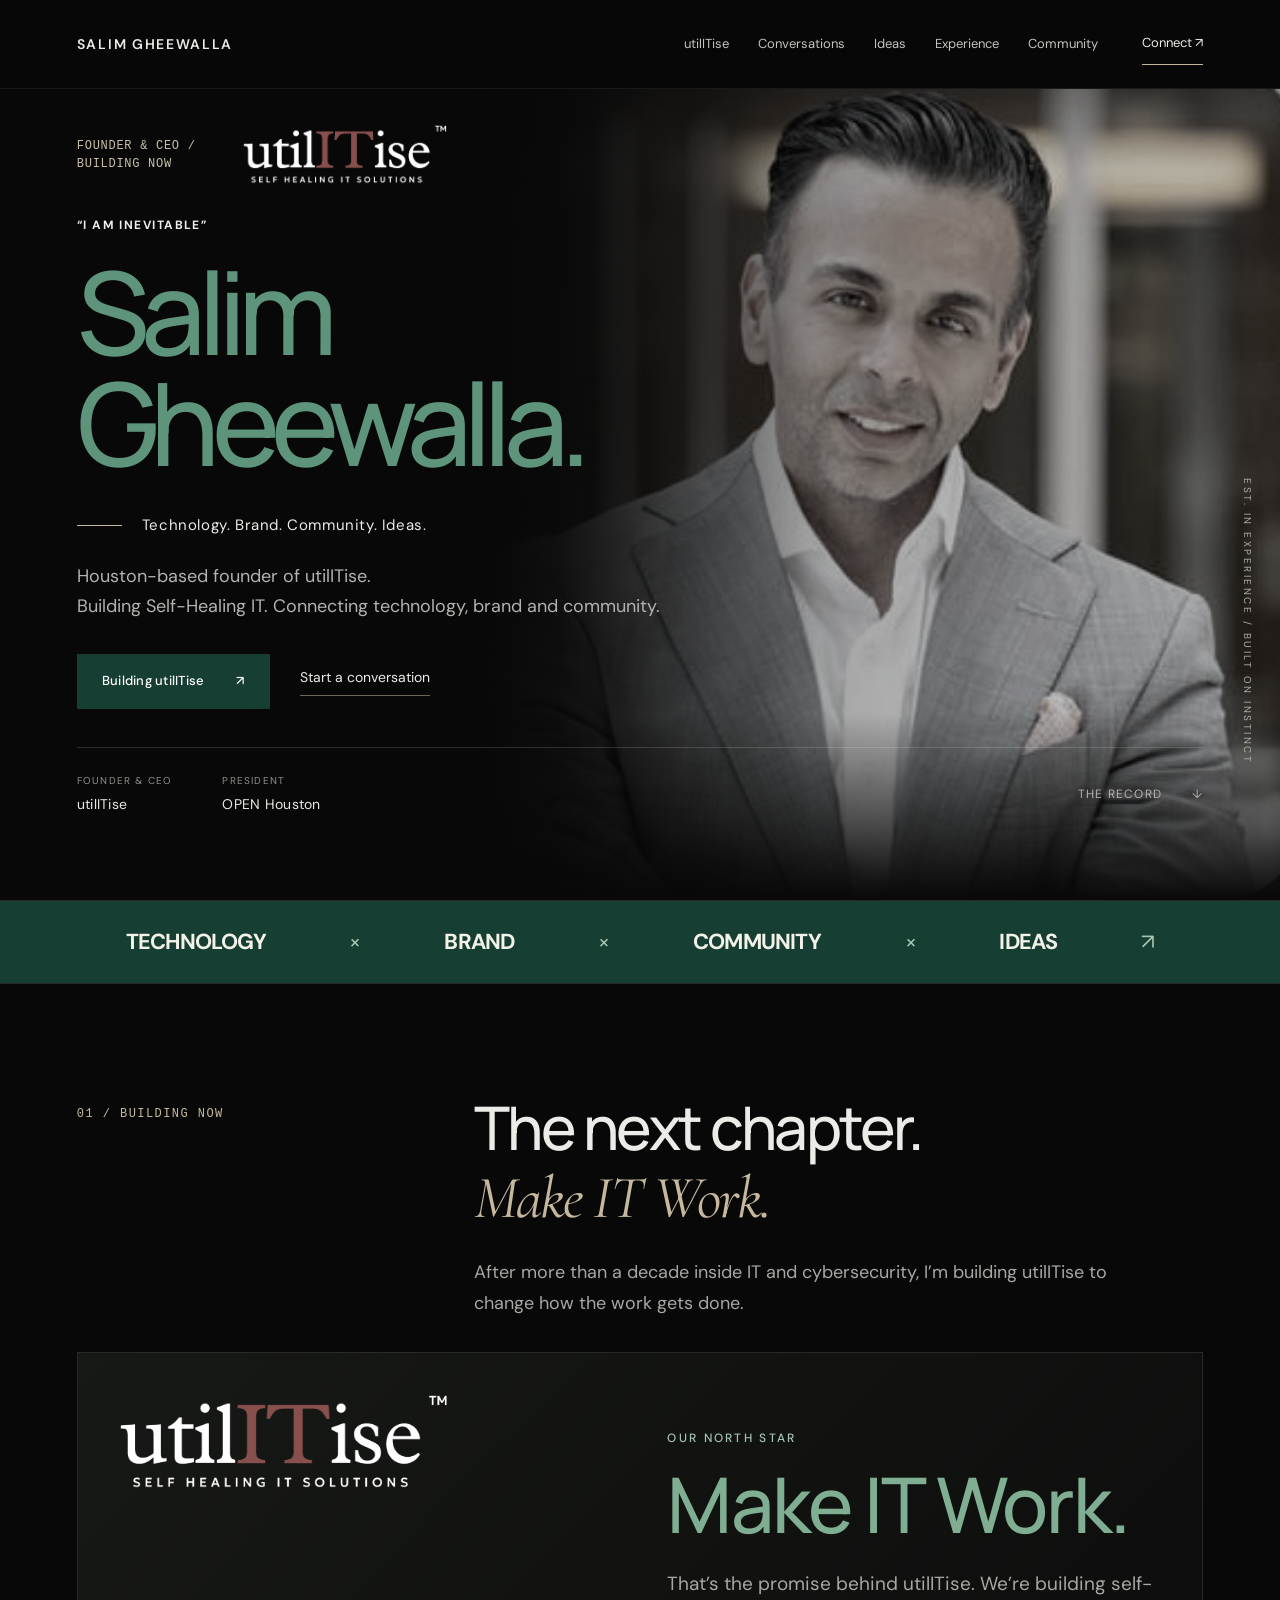
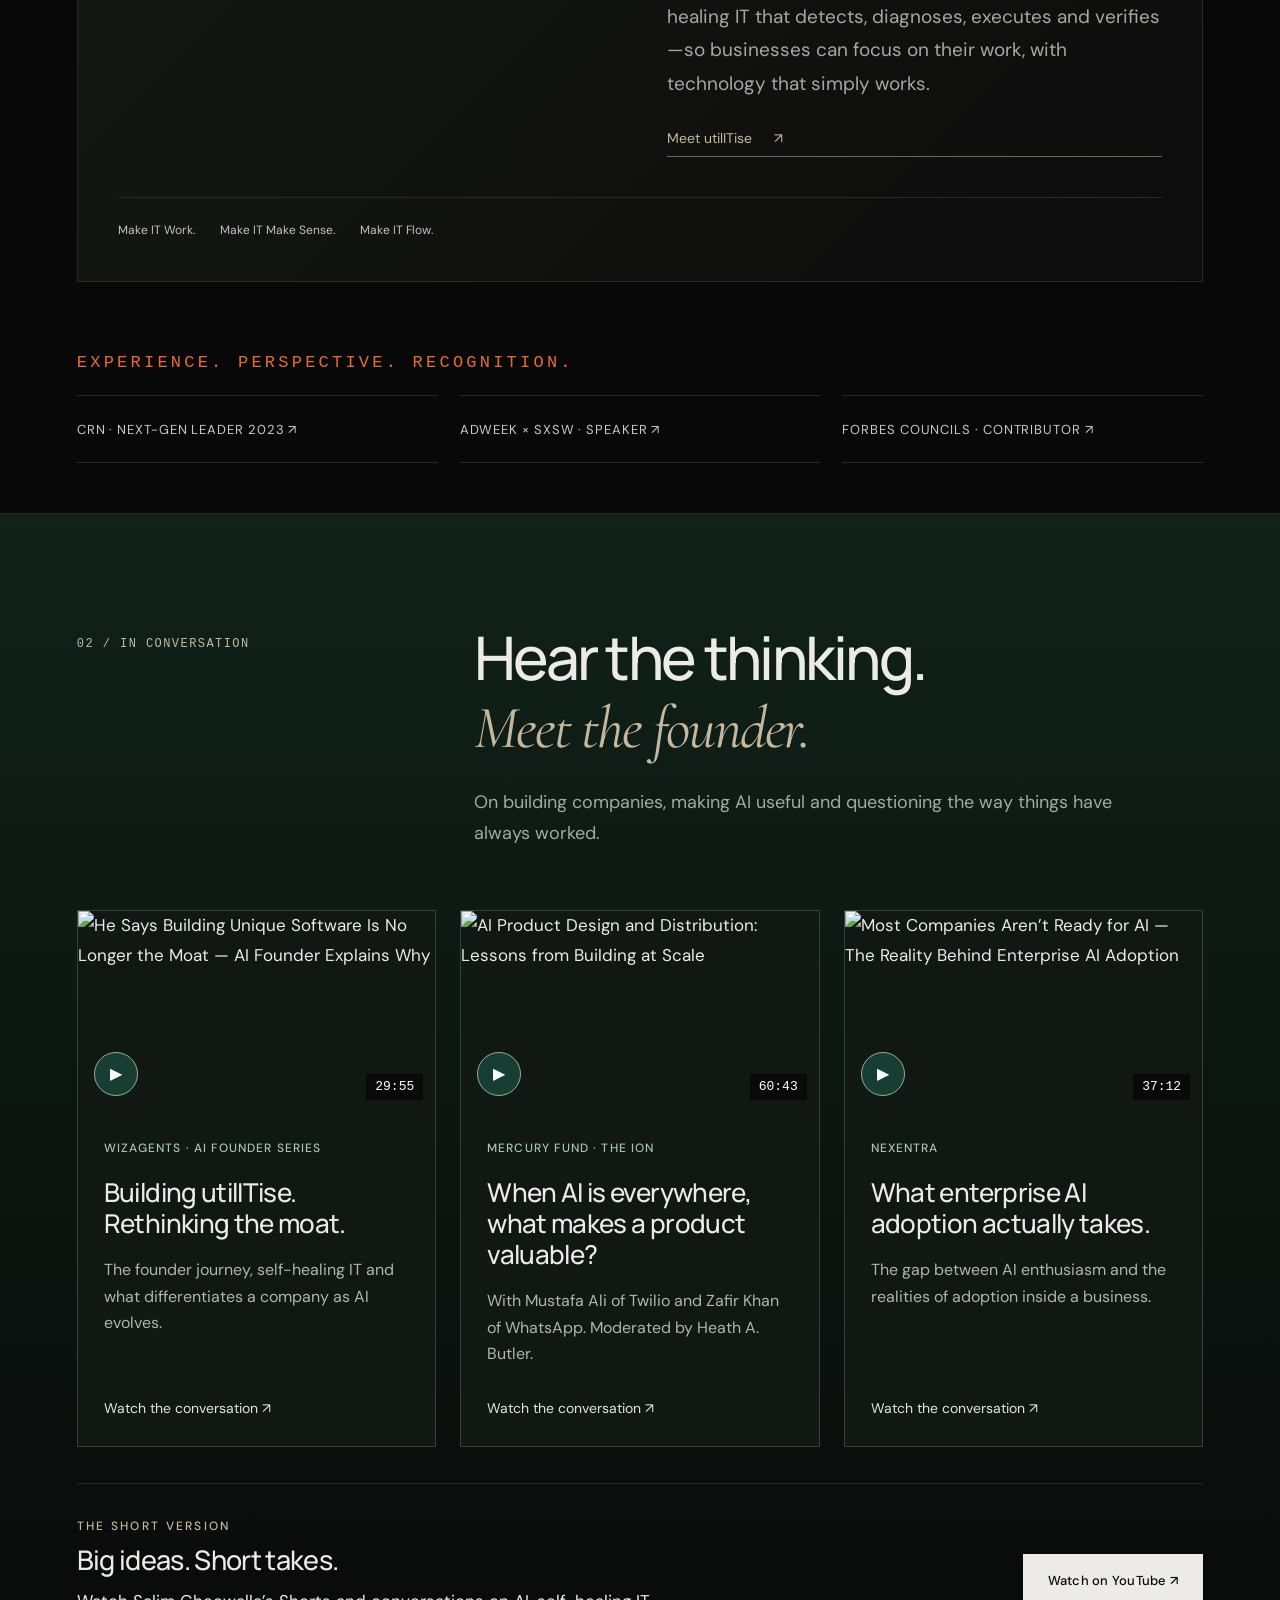
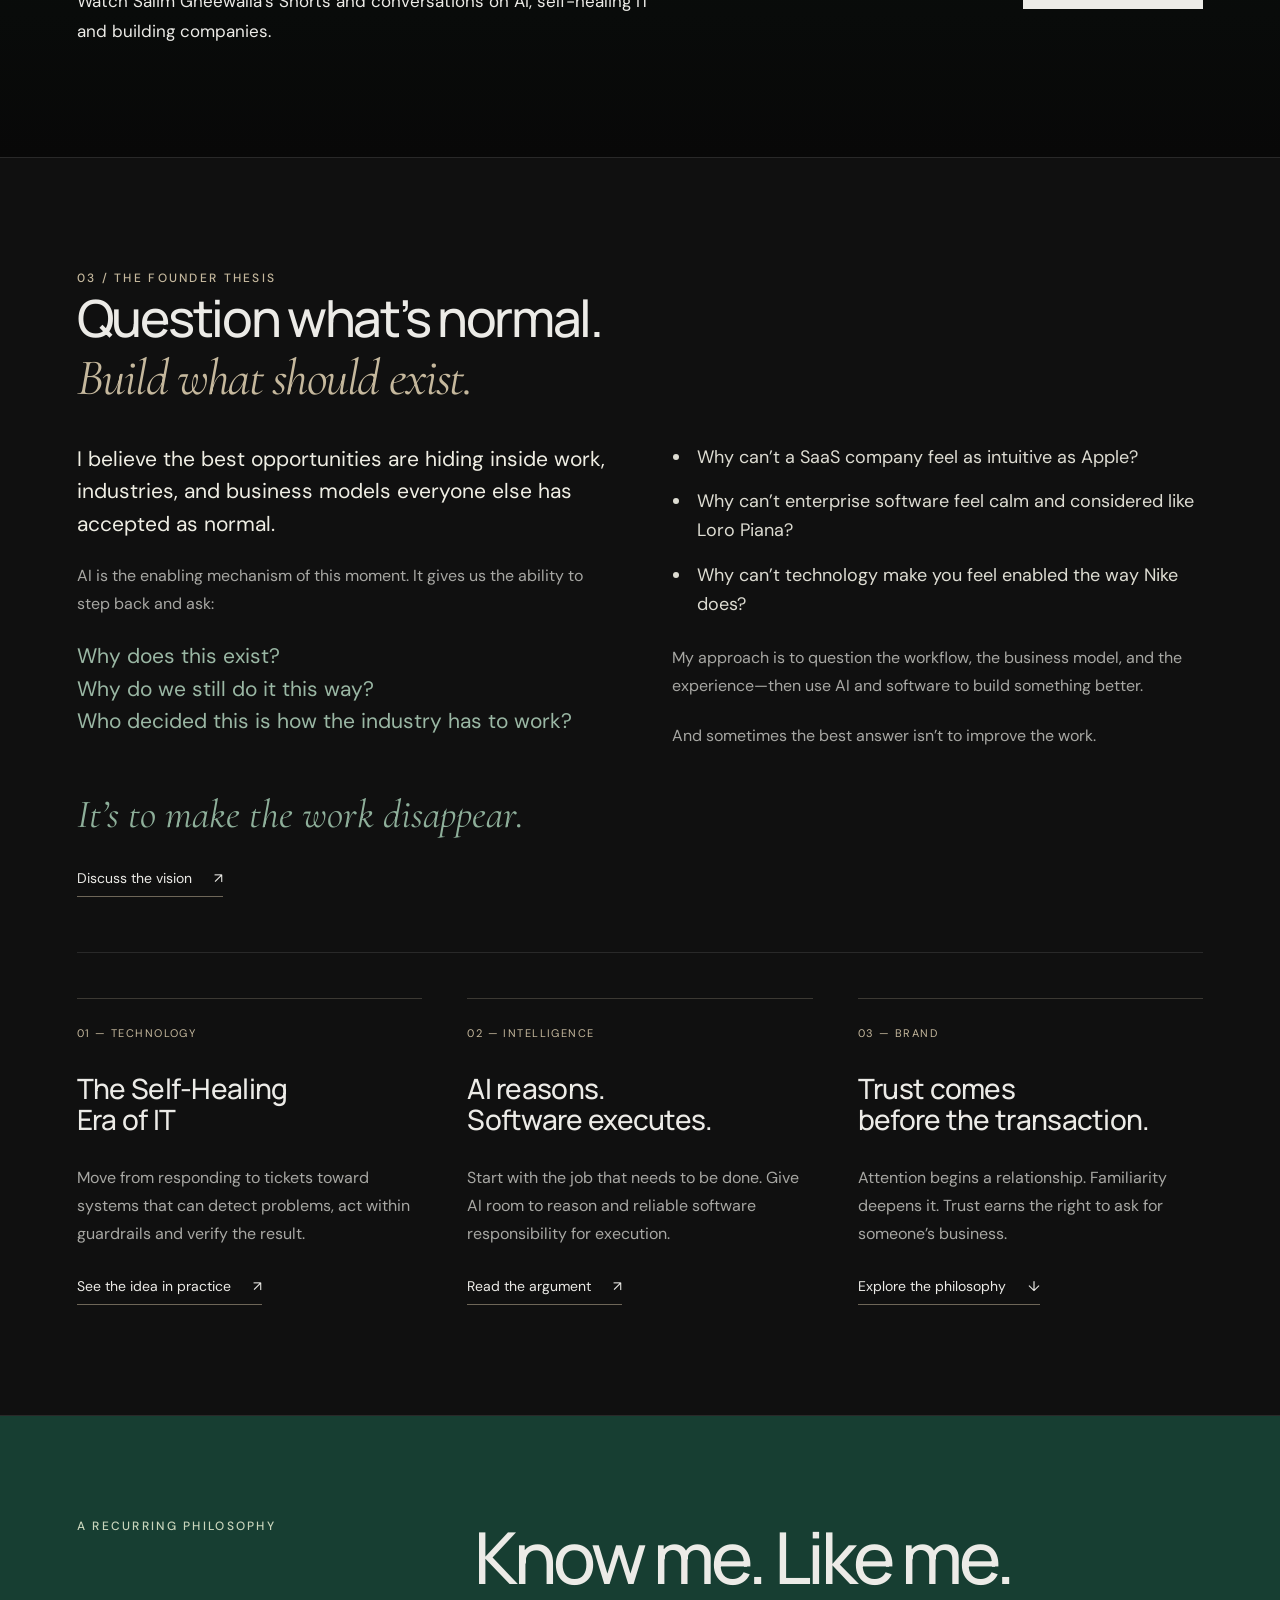
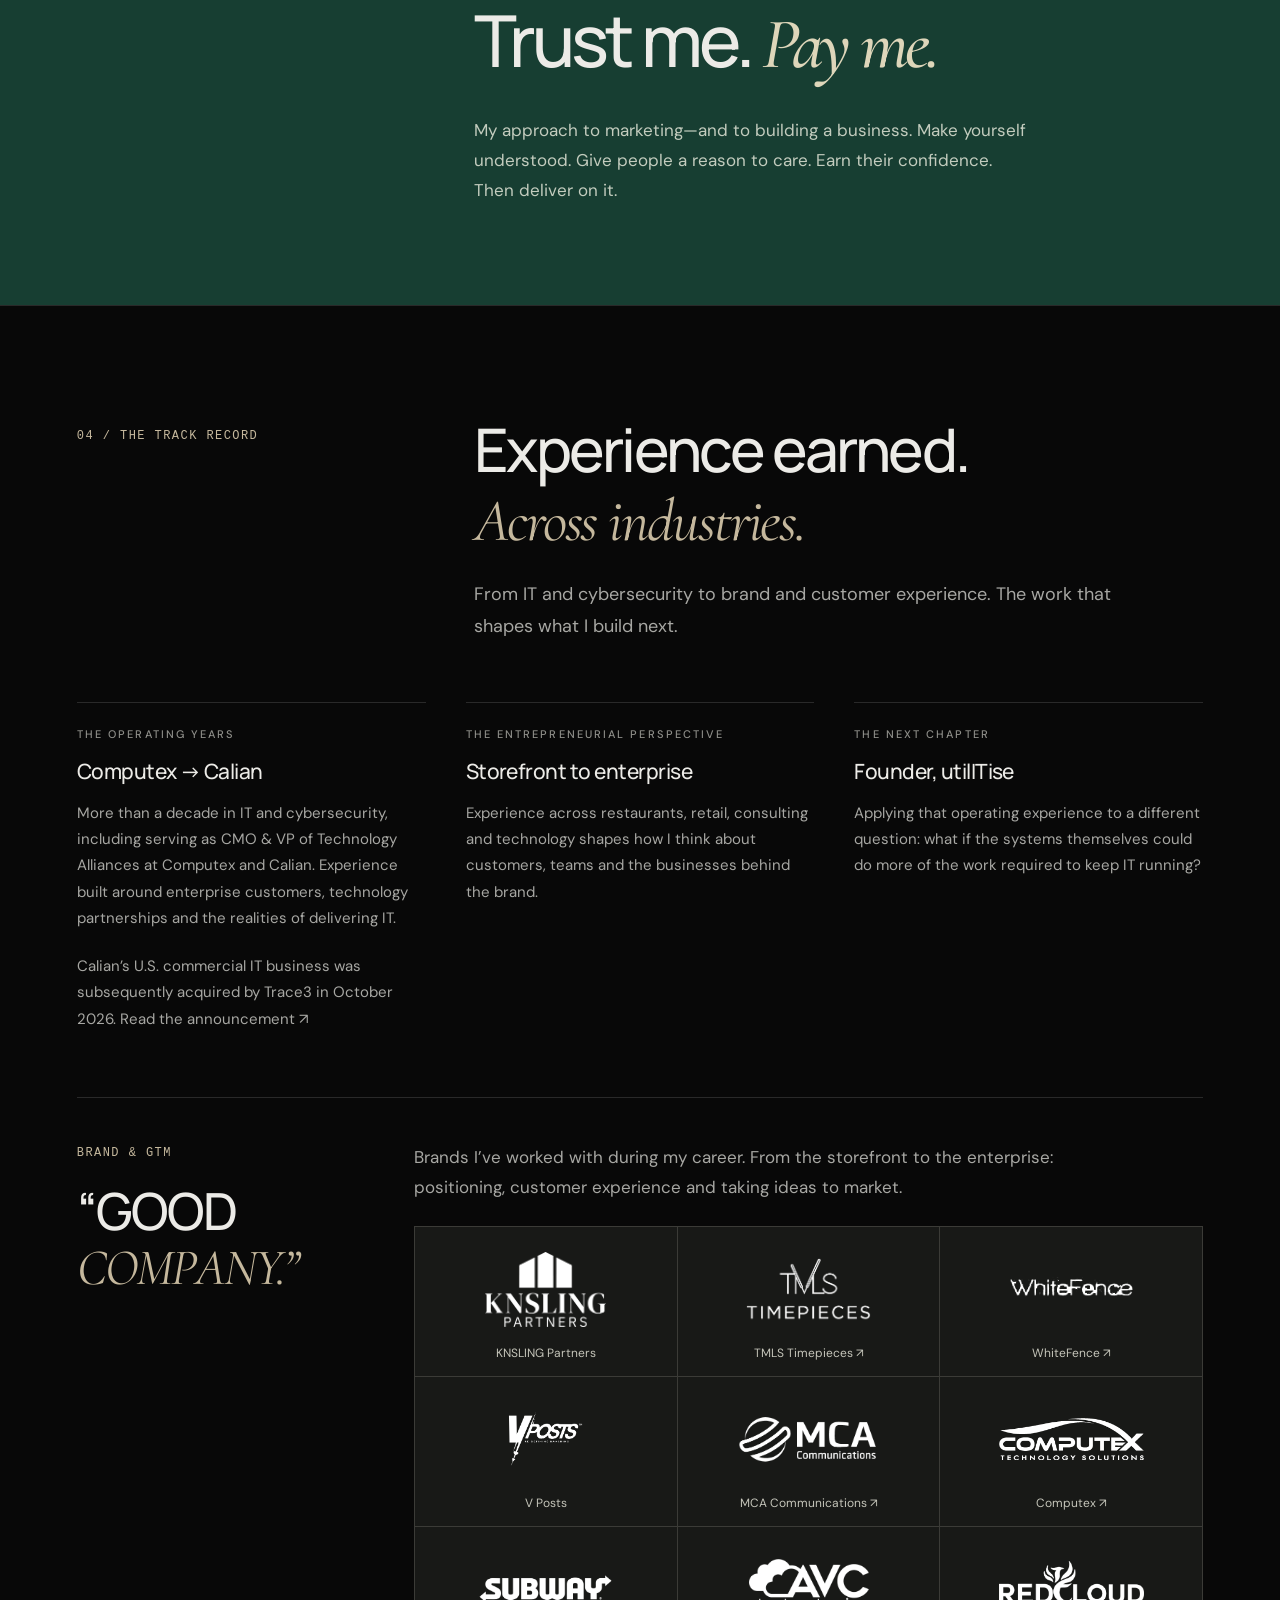
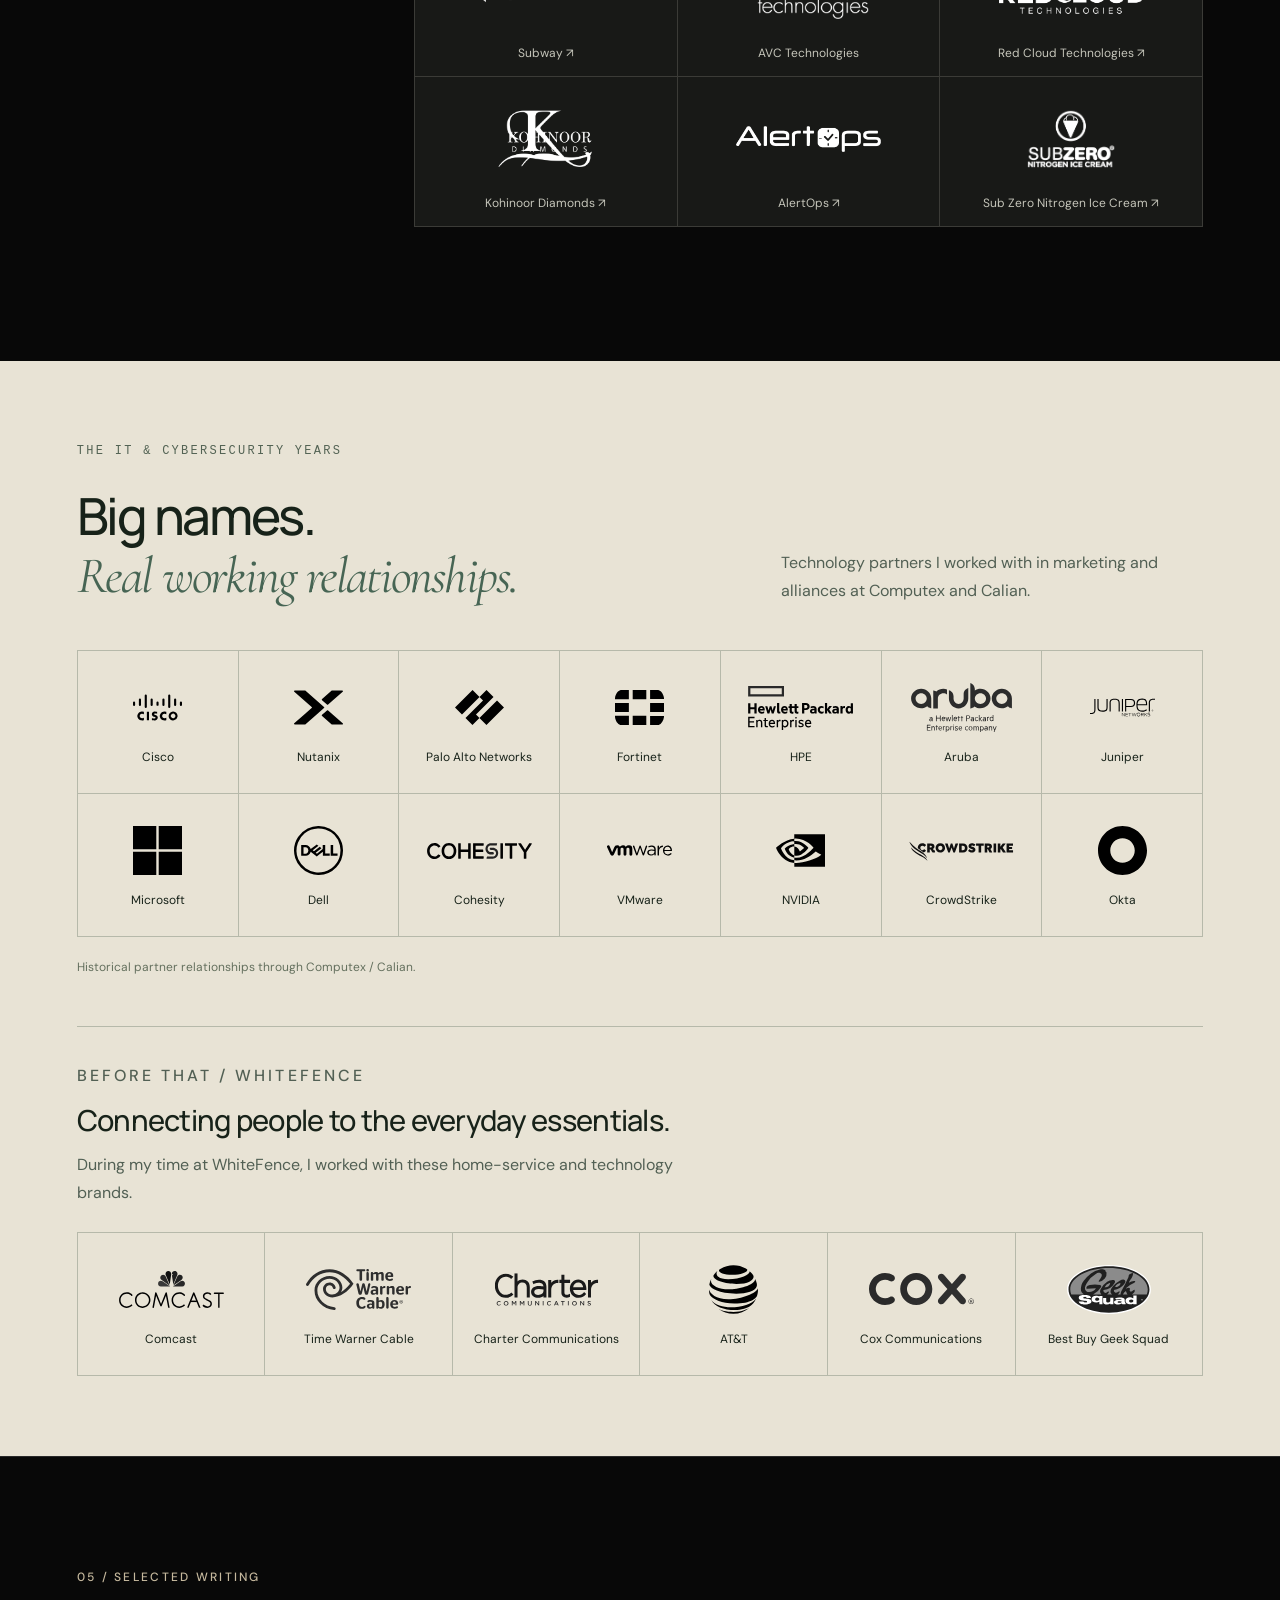
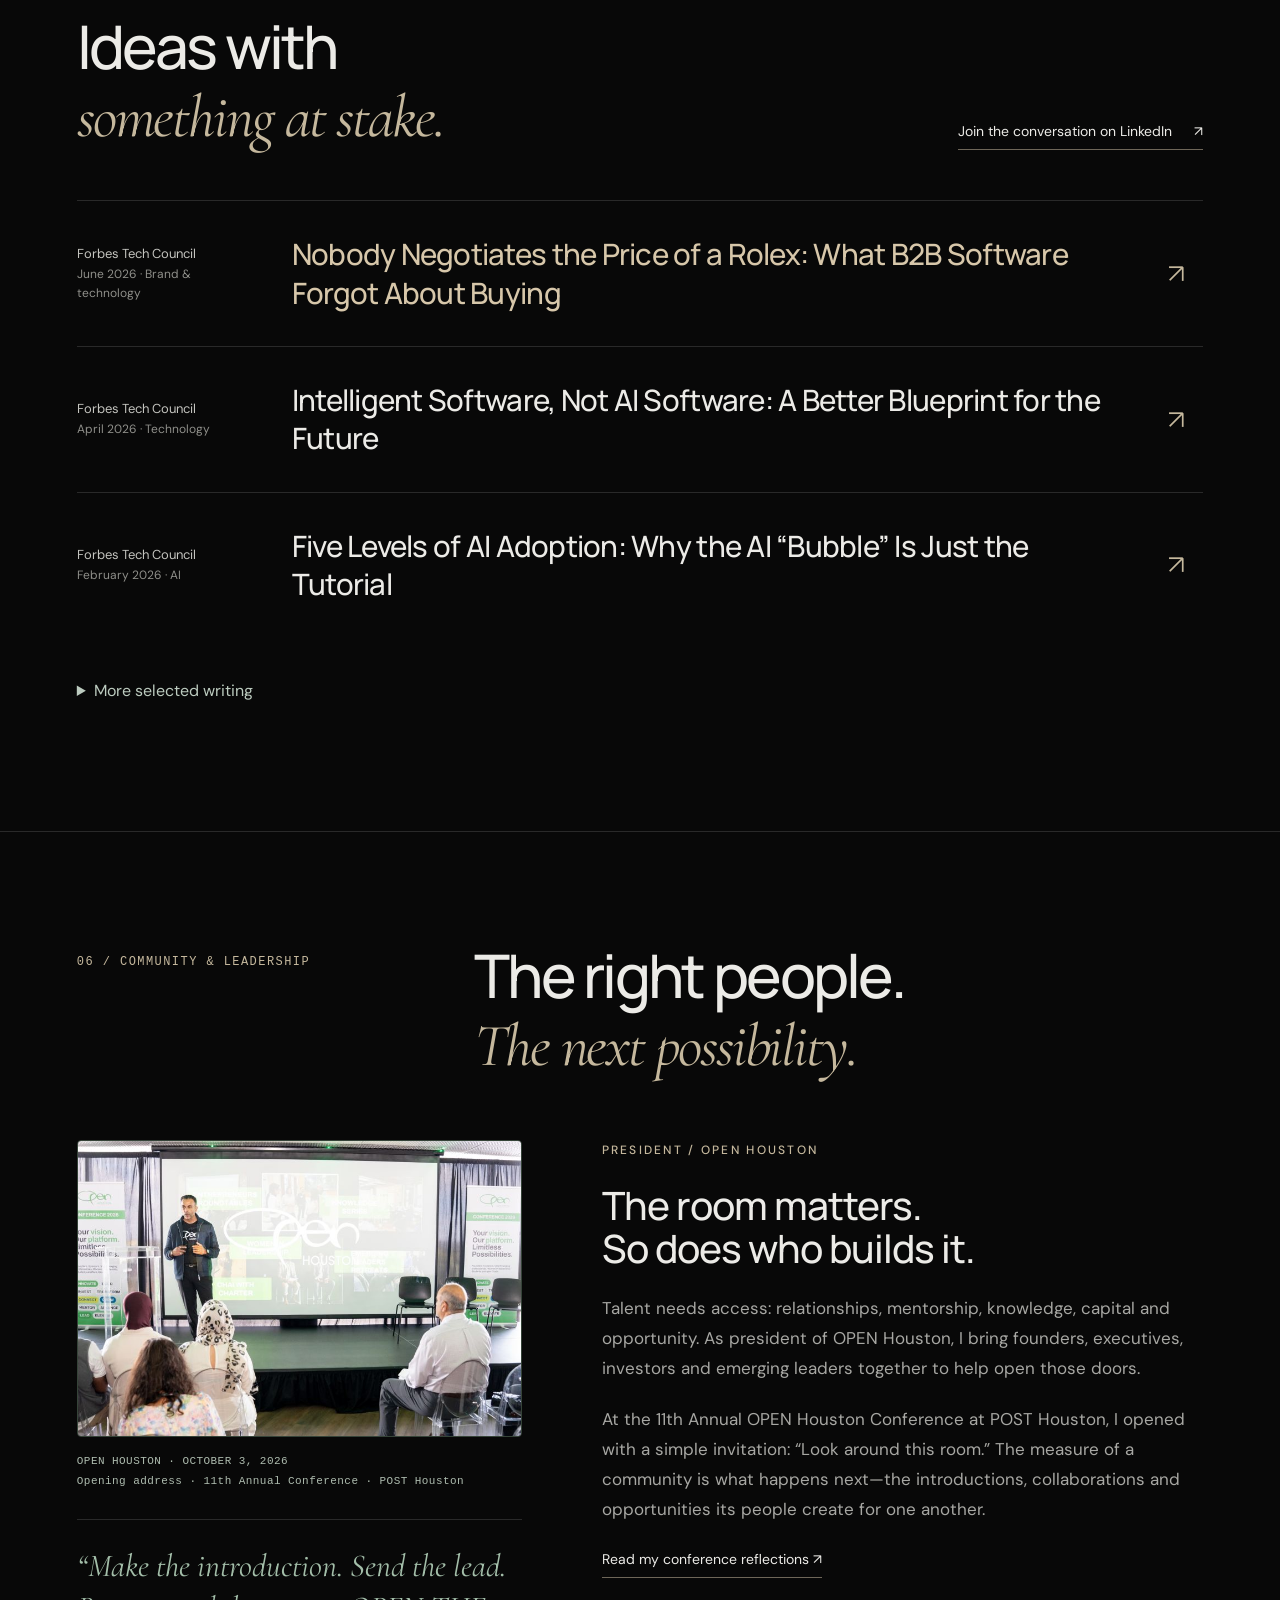
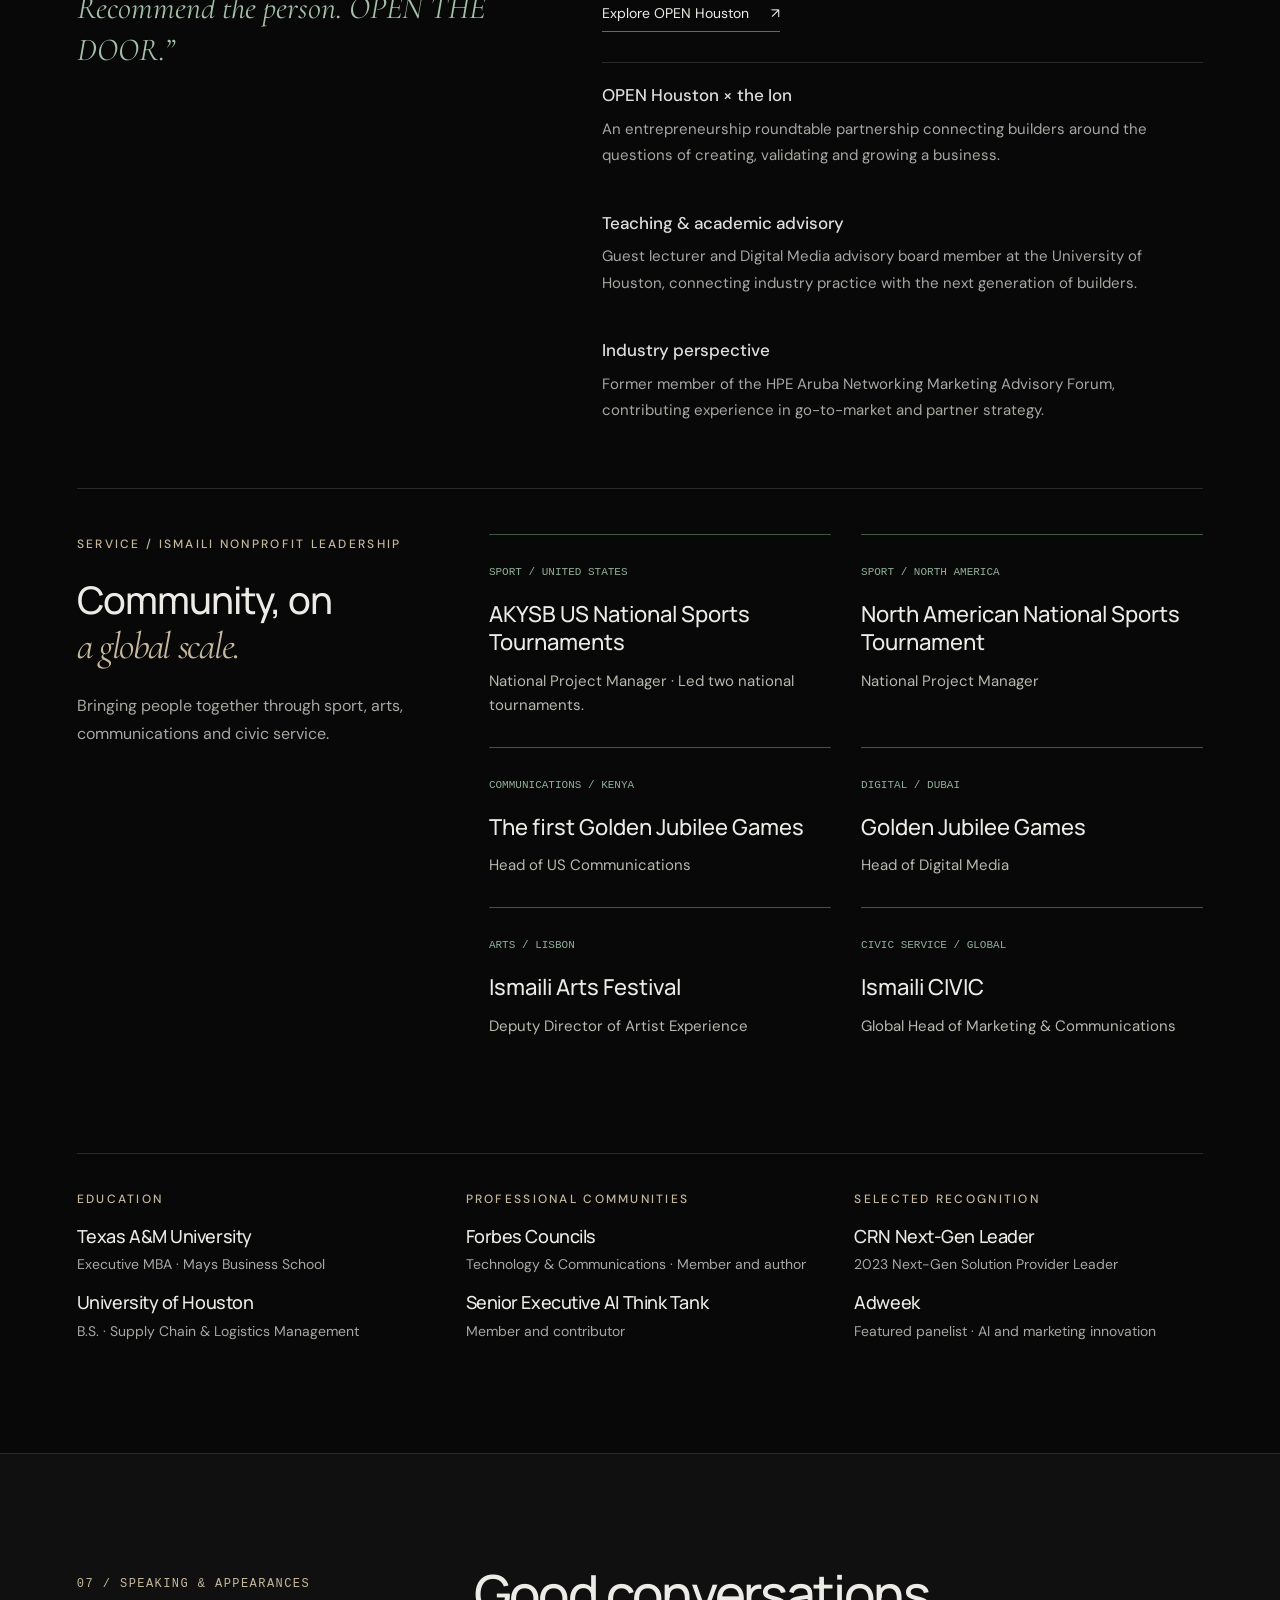
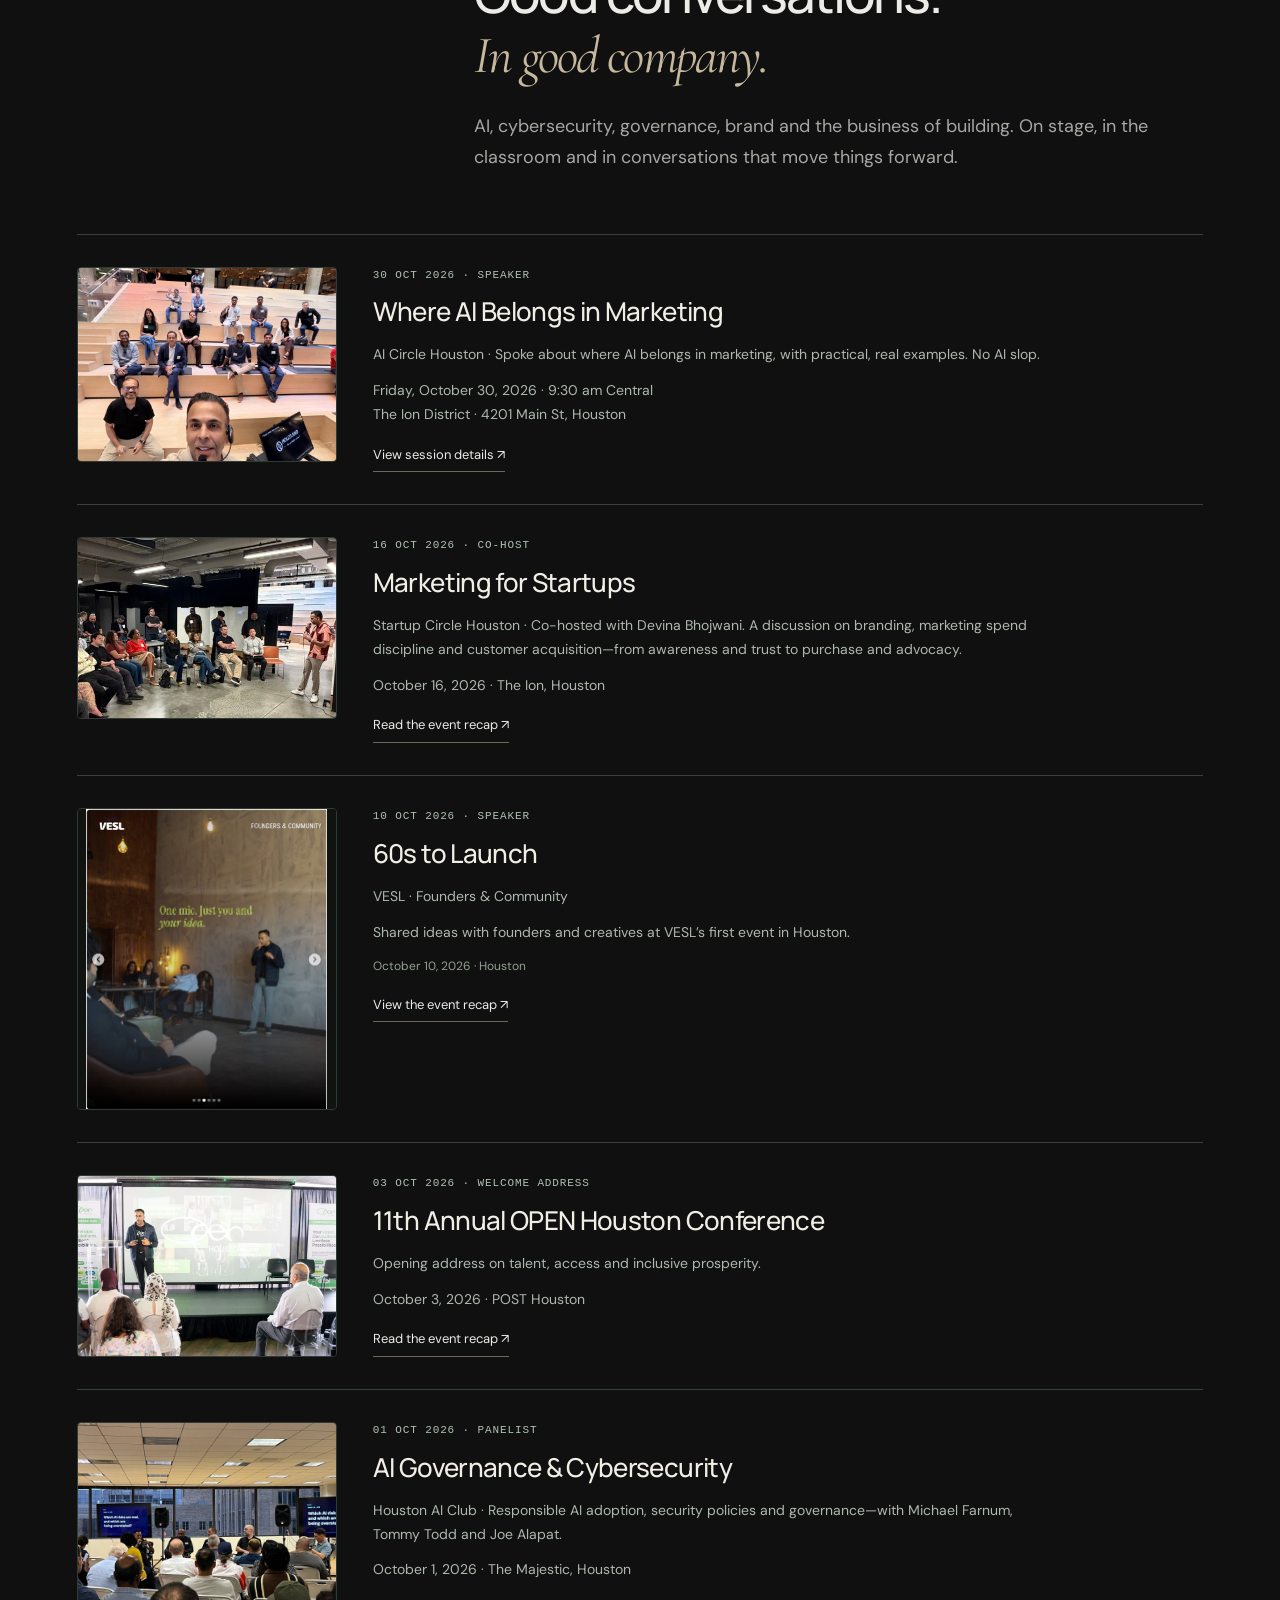
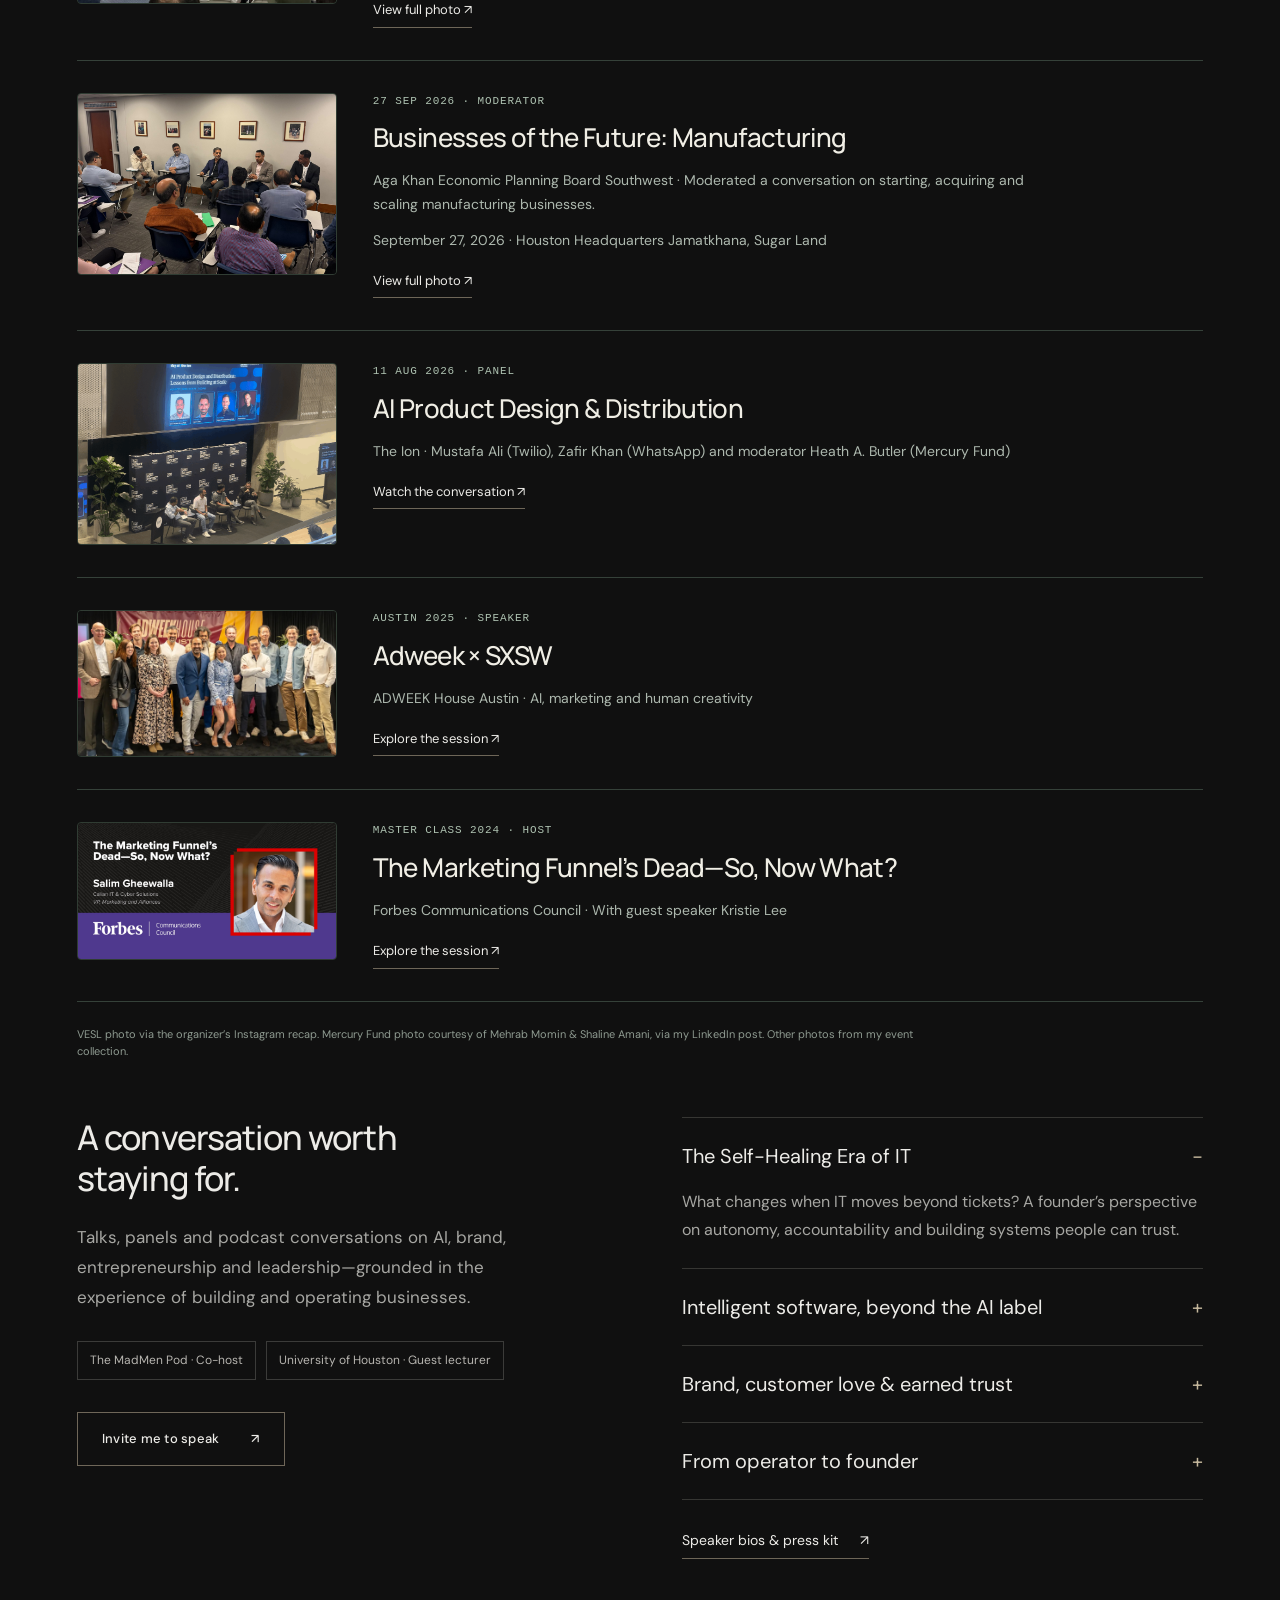
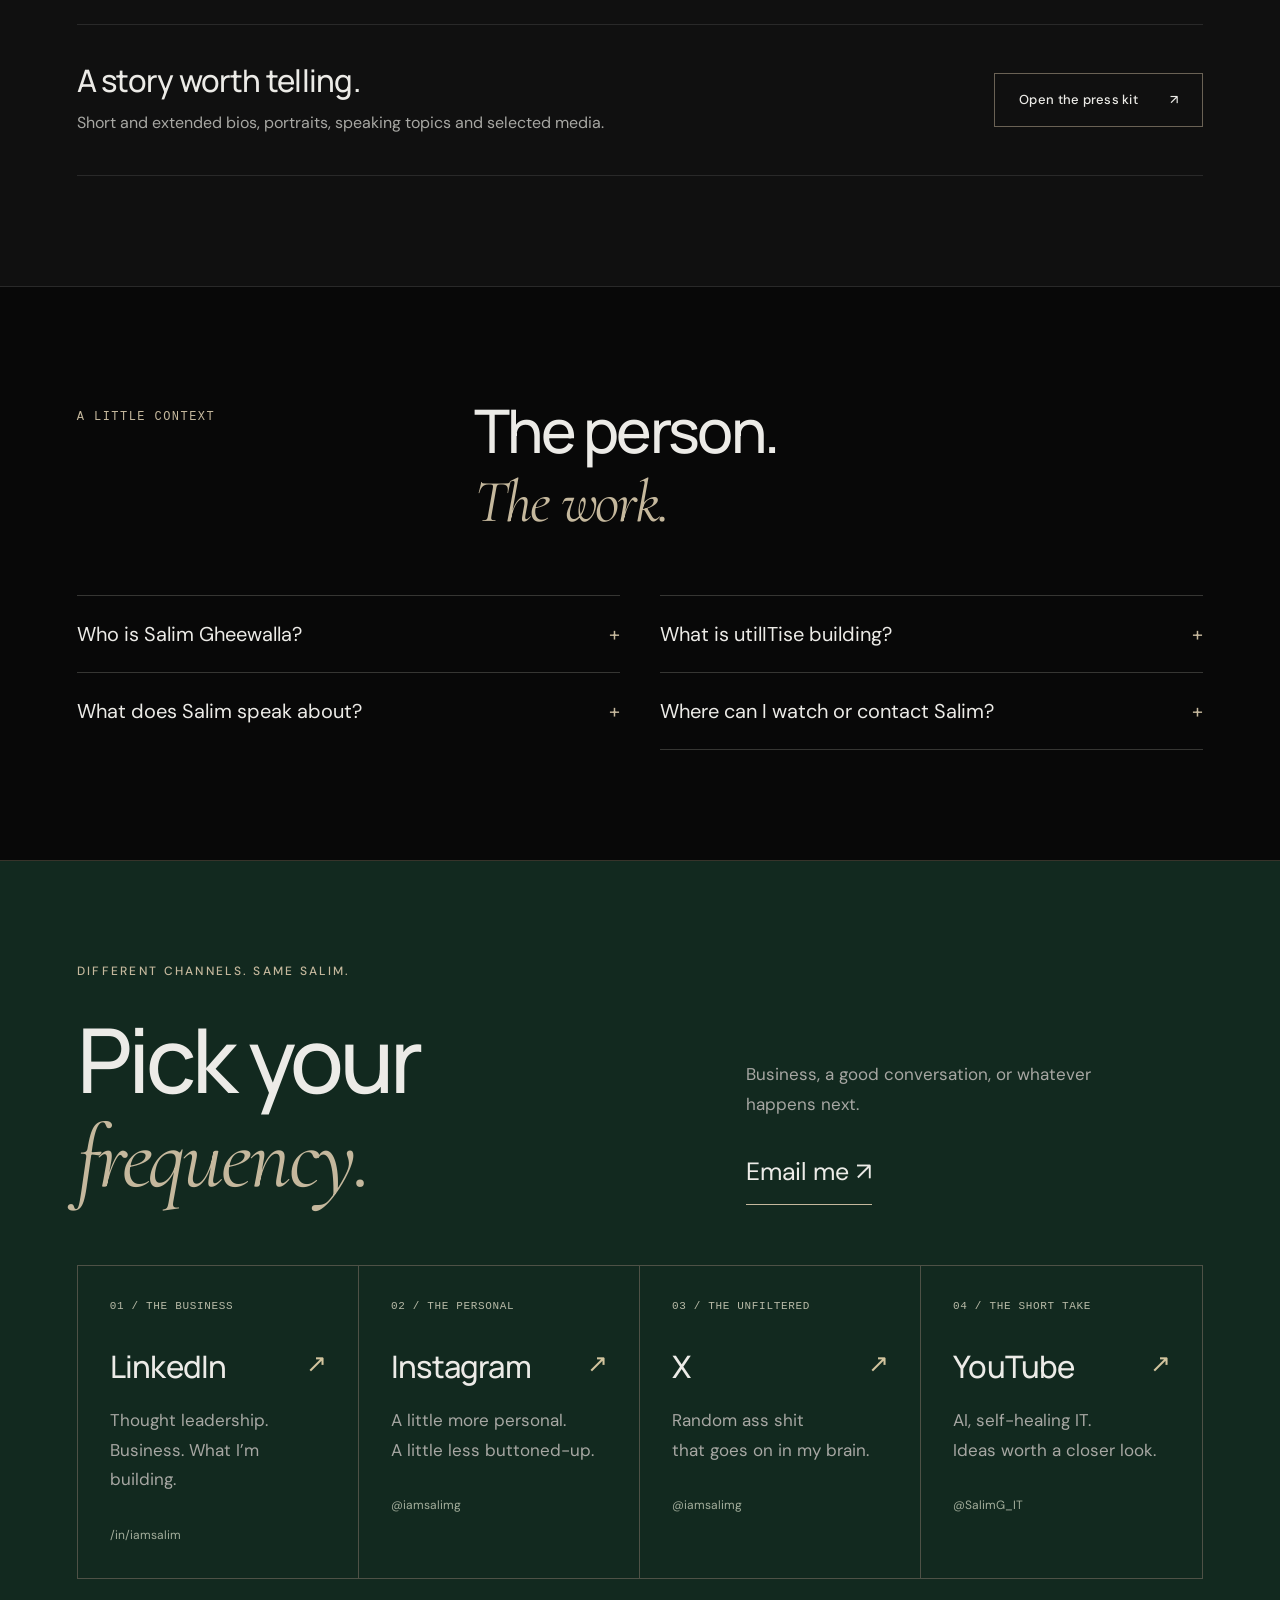
==== commit 8355e540: "Replace AI Circle announcement with October 30 event photo" ====
--- a/index.html
+++ b/index.html
@@ -1,10 +1,10 @@
 <!DOCTYPE html>
 
-<html lang="en"><head><meta charset="utf-8"/><meta content="width=device-width,initial-scale=1" name="viewport"/><title>Salim Gheewalla | Founder &amp; CEO, utilITise</title><meta content="Salim Gheewalla: founder and CEO of utilITise, president of OPEN Houston, technologist, marketer and speaker. Technology, brand, community and ideas." name="description"/><meta content="#080808" name="theme-color"/><meta content="Salim Gheewalla | Founder &amp; CEO, utilITise" property="og:title"/><meta content="Building companies, brands and communities. Making complicated things easier to understand, experience and trust." property="og:description"/><meta content="website" property="og:type"/><link href="favicon.svg" rel="icon" type="image/svg+xml"/><link href="https://fonts.googleapis.com" rel="preconnect"/><link crossorigin="" href="https://fonts.gstatic.com" rel="preconnect"/><link href="https://fonts.googleapis.com/css2?family=Cormorant+Garamond:ital,wght@1,400;1,500&amp;family=DM+Sans:wght@400;450;500;600;700&amp;family=Manrope:wght@400;500;600;700;800&amp;display=swap" rel="stylesheet"/><link href="styles.css?v=20261027-appearances" rel="stylesheet"/><script defer="" src="app.js"></script><link href="https://gheewalla.org/" rel="canonical"/><meta content="https://gheewalla.org/" property="og:url"/><meta content="Salim Gheewalla" name="author"/><script type="application/ld+json">{"@context": "https://schema.org", "@graph": [{"@type": "Person", "@id": "https://gheewalla.org/#salim-gheewalla", "name": "Salim Gheewalla", "url": "https://gheewalla.org/", "image": "https://gheewalla.org/assets/salim-portrait-web.jpg", "description": "Houston-based founder, technologist, marketer and community builder. Founder and CEO of utilITise and president of OPEN Houston.", "jobTitle": "Founder and CEO", "worksFor": {"@type": "Organization", "name": "utilITise", "url": "https://utilitise.com/"}, "affiliation": {"@type": "Organization", "name": "OPEN Houston", "url": "https://openhouston.org/"}, "alumniOf": [{"@type": "CollegeOrUniversity", "name": "Texas A&M University"}, {"@type": "CollegeOrUniversity", "name": "University of Houston"}], "sameAs": ["https://www.linkedin.com/in/iamsalim/", "https://www.instagram.com/iamsalimg/", "https://x.com/iamsalimg", "https://councils.forbes.com/profile/Salim-Gheewalla-Founder-CEO-utilITise-%7C-Building-Self-Healing-IT-utilITise/5eeb0ff0-c485-41fe-937b-3cf58fae5410", "https://www.youtube.com/@SalimG_IT"], "knowsAbout": ["Self-Healing IT", "Artificial Intelligence", "Brand Strategy", "Go-to-Market Strategy", "Technology Partnerships", "Entrepreneurship", "Cybersecurity", "AI Governance", "IT Operations"]}, {"@type": "ProfilePage", "@id": "https://gheewalla.org/#page", "url": "https://gheewalla.org/", "name": "Salim Gheewalla", "mainEntity": {"@id": "https://gheewalla.org/#salim-gheewalla"}, "dateModified": "2026-10-29", "inLanguage": "en-US", "isPartOf": {"@id": "https://gheewalla.org/#website"}}, {"@type": "WebSite", "@id": "https://gheewalla.org/#website", "url": "https://gheewalla.org/", "name": "Salim Gheewalla", "publisher": {"@id": "https://gheewalla.org/#salim-gheewalla"}, "inLanguage": "en-US"}]}</script><meta content="https://gheewalla.org/assets/salim-portrait-web.jpg" property="og:image"/><meta content="Salim Gheewalla, founder and CEO of utilITise" property="og:image:alt"/><meta content="summary_large_image" name="twitter:card"/><meta content="@iamsalimg" name="twitter:site"/><meta name="robots" content="index,follow,max-image-preview:large"/><meta name="twitter:creator" content="@iamsalimg"/></head><body>
+<html lang="en"><head><meta charset="utf-8"/><meta content="width=device-width,initial-scale=1" name="viewport"/><title>Salim Gheewalla | Founder &amp; CEO, utilITise</title><meta content="Salim Gheewalla: founder and CEO of utilITise, president of OPEN Houston, technologist, marketer and speaker. Technology, brand, community and ideas." name="description"/><meta content="#080808" name="theme-color"/><meta content="Salim Gheewalla | Founder &amp; CEO, utilITise" property="og:title"/><meta content="Building companies, brands and communities. Making complicated things easier to understand, experience and trust." property="og:description"/><meta content="website" property="og:type"/><link href="favicon.svg" rel="icon" type="image/svg+xml"/><link href="https://fonts.googleapis.com" rel="preconnect"/><link crossorigin="" href="https://fonts.gstatic.com" rel="preconnect"/><link href="https://fonts.googleapis.com/css2?family=Cormorant+Garamond:ital,wght@1,400;1,500&amp;family=DM+Sans:wght@400;450;500;600;700&amp;family=Manrope:wght@400;500;600;700;800&amp;display=swap" rel="stylesheet"/><link href="styles.css?v=20261027-appearances" rel="stylesheet"/><script defer="" src="app.js"></script><link href="https://gheewalla.org/" rel="canonical"/><meta content="https://gheewalla.org/" property="og:url"/><meta content="Salim Gheewalla" name="author"/><script type="application/ld+json">{"@context": "https://schema.org", "@graph": [{"@type": "Person", "@id": "https://gheewalla.org/#salim-gheewalla", "name": "Salim Gheewalla", "url": "https://gheewalla.org/", "image": "https://gheewalla.org/assets/salim-portrait-web.jpg", "description": "Houston-based founder, technologist, marketer and community builder. Founder and CEO of utilITise and president of OPEN Houston.", "jobTitle": "Founder and CEO", "worksFor": {"@type": "Organization", "name": "utilITise", "url": "https://utilitise.com/"}, "affiliation": {"@type": "Organization", "name": "OPEN Houston", "url": "https://openhouston.org/"}, "alumniOf": [{"@type": "CollegeOrUniversity", "name": "Texas A&M University"}, {"@type": "CollegeOrUniversity", "name": "University of Houston"}], "sameAs": ["https://www.linkedin.com/in/iamsalim/", "https://www.instagram.com/iamsalimg/", "https://x.com/iamsalimg", "https://councils.forbes.com/profile/Salim-Gheewalla-Founder-CEO-utilITise-%7C-Building-Self-Healing-IT-utilITise/5eeb0ff0-c485-41fe-937b-3cf58fae5410", "https://www.youtube.com/@SalimG_IT"], "knowsAbout": ["Self-Healing IT", "Artificial Intelligence", "Brand Strategy", "Go-to-Market Strategy", "Technology Partnerships", "Entrepreneurship", "Cybersecurity", "AI Governance", "IT Operations"]}, {"@type": "ProfilePage", "@id": "https://gheewalla.org/#page", "url": "https://gheewalla.org/", "name": "Salim Gheewalla", "mainEntity": {"@id": "https://gheewalla.org/#salim-gheewalla"}, "dateModified": "2026-10-30", "inLanguage": "en-US", "isPartOf": {"@id": "https://gheewalla.org/#website"}}, {"@type": "WebSite", "@id": "https://gheewalla.org/#website", "url": "https://gheewalla.org/", "name": "Salim Gheewalla", "publisher": {"@id": "https://gheewalla.org/#salim-gheewalla"}, "inLanguage": "en-US"}]}</script><meta content="https://gheewalla.org/assets/salim-portrait-web.jpg" property="og:image"/><meta content="Salim Gheewalla, founder and CEO of utilITise" property="og:image:alt"/><meta content="summary_large_image" name="twitter:card"/><meta content="@iamsalimg" name="twitter:site"/><meta name="robots" content="index,follow,max-image-preview:large"/><meta name="twitter:creator" content="@iamsalimg"/></head><body>
 <a class="skip" href="#main">Skip to content</a><header class="site-header"><div class="wrap header-inner"><a aria-label="Salim Gheewalla home" class="brand" href="index.html">SALIM GHEEWALLA</a><button aria-controls="navigation" aria-expanded="false" class="menu">Menu</button><nav aria-label="Main navigation" class="nav" id="navigation"><a href="#build">utilITise</a><a href="#conversations">Conversations</a><a href="#ideas">Ideas</a><a href="#track-record">Experience</a><a href="#community">Community</a><a class="nav-contact" href="#contact">Connect ↗</a></nav></div></header>
 <main id="main"><section class="hero"><div class="hero-image"><img alt="Salim Gheewalla wearing a grey suit" fetchpriority="high" height="363" src="assets/salim-hero-headshot-20261020.jpg" width="363"/></div><div class="hero-shade"></div><div class="wrap hero-stage"><a class="founder-lockup" href="https://utilitise.com" rel="noopener" target="_blank"><span>FOUNDER &amp; CEO / BUILDING NOW</span><img alt="utilITise — Self Healing IT Solutions" height="1030" src="assets/brands/utilitise-white.png" width="3448"/></a><p class="eyebrow hero-eyebrow">“I am Inevitable”</p><h1>Salim<br/>Gheewalla<span>.</span></h1><div class="hero-line"><span></span><p>Technology. Brand. Community. Ideas.</p></div><p class="hero-copy">Houston-based founder of utilITise.<br/>Building Self-Healing IT. Connecting technology, brand and community.</p><div class="hero-actions"><a class="button" href="#build">Building utilITise <span aria-hidden="true">↗</span></a><a class="text-link" href="#contact">Start a conversation</a></div><div class="hero-bottom"><span>FOUNDER &amp; CEO <strong>utilITise</strong></span><span>PRESIDENT <strong>OPEN Houston</strong></span><a href="#record">THE RECORD <span aria-hidden="true">↓</span></a></div></div><span aria-hidden="true" class="hero-side">EST. IN EXPERIENCE / BUILT ON INSTINCT</span></section><div aria-label="Technology, brand, community and ideas" class="editorial-tape"><span>TECHNOLOGY</span><b>×</b><span>BRAND</span><b>×</b><span>COMMUNITY</span><b>×</b><span>IDEAS</span><b>↗</b></div>
 <section class="section founder-first" id="build"><div class="wrap"><div class="section-heading"><p class="eyebrow">01 / Building now</p><div><h2>The next chapter.<br/><em>Make IT Work.</em></h2><p>After more than a decade inside IT and cybersecurity, I’m building utilITise to change how the work gets done.</p></div></div><div class="build-grid"><article class="build-main"><a class="company-logo" href="https://utilitise.com" rel="noopener" target="_blank"><img alt="utilITise — Self Healing IT Solutions" loading="lazy" src="assets/brands/utilitise-white.png"/></a><p class="eyebrow north-star">OUR NORTH STAR</p><h3>Make IT Work.</h3><p>That’s the promise behind utilITise. We’re building self-healing IT that detects, diagnoses, executes and verifies—so businesses can focus on their work, with technology that simply works.</p><a class="text-link" href="https://utilitise.com" rel="noopener" target="_blank">Meet utilITise <span aria-hidden="true">↗</span></a><div class="principle"><span>Make IT Work.</span><span>Make IT Make Sense.</span><span>Make IT Flow.</span></div></article></div></div></section>
 <section class="proof credibility-strip" id="record"><div class="wrap"><div class="proof-intro"><p class="eyebrow">Experience. Perspective. Recognition.</p></div><div class="proof-grid"><a href="https://www.crn.com/news/channel-news/2023-next-gen-solution-provider-leaders" rel="noopener" target="_blank"><span class="source-label">CRN · NEXT-GEN LEADER 2023 ↗</span></a><a href="https://event.adweek.com/awh_austin_2025/7621825" rel="noopener" target="_blank"><span class="source-label">ADWEEK × SXSW · SPEAKER ↗</span></a><a href="https://www.forbes.com/councils/forbestechcouncil/people/salimgheewalla/" rel="noopener" target="_blank"><span class="source-label">FORBES COUNCILS · CONTRIBUTOR ↗</span></a></div></div></section><section class="section conversations" id="conversations"><div class="wrap"><div class="section-heading"><p class="eyebrow">02 / In conversation</p><div><h2>Hear the thinking.<br/><em>Meet the founder.</em></h2><p>On building companies, making AI useful and questioning the way things have always worked.</p></div></div><p class="swipe-hint">Three conversations. Swipe to explore →</p><div class="conversation-grid"><a aria-label="Watch He Says Building Unique Software Is No Longer the Moat — AI Founder Explains Why on YouTube" class="conversation-card" href="https://www.youtube.com/watch?v=irdn9ZkdqPA" rel="noopener" target="_blank"><div class="conversation-image"><img alt="He Says Building Unique Software Is No Longer the Moat — AI Founder Explains Why" height="720" loading="lazy" src="https://i.ytimg.com/vi/irdn9ZkdqPA/maxresdefault.jpg" width="1280"/><span aria-hidden="true" class="play-symbol">▶</span><span class="runtime">29:55</span></div><div class="conversation-copy"><p class="eyebrow">WizAgents · AI Founder Series</p><h3>Building utilITise.<br/>Rethinking the moat.</h3><p>The founder journey, self-healing IT and what differentiates a company as AI evolves.</p><span class="watch-link">Watch the conversation ↗</span></div></a><a aria-label="Watch AI Product Design and Distribution: Lessons from Building at Scale on YouTube" class="conversation-card" href="https://www.youtube.com/watch?v=wkBtVvXD3WU" id="mercury-fund-panel" rel="noopener" target="_blank"><div class="conversation-image"><img alt="AI Product Design and Distribution: Lessons from Building at Scale" height="720" loading="lazy" src="https://i.ytimg.com/vi/wkBtVvXD3WU/maxresdefault.jpg" width="1280"/><span aria-hidden="true" class="play-symbol">▶</span><span class="runtime">60:43</span></div><div class="conversation-copy"><p class="eyebrow">Mercury Fund · The Ion</p><h3>When AI is everywhere,<br/>what makes a product valuable?</h3><p>With Mustafa Ali of Twilio and Zafir Khan of WhatsApp. Moderated by Heath A. Butler.</p><span class="watch-link">Watch the conversation ↗</span></div></a><a aria-label="Watch Most Companies Aren’t Ready for AI — The Reality Behind Enterprise AI Adoption on YouTube" class="conversation-card" href="https://www.youtube.com/watch?v=AhSYVZRdfeo" rel="noopener" target="_blank"><div class="conversation-image"><img alt="Most Companies Aren’t Ready for AI — The Reality Behind Enterprise AI Adoption" height="720" loading="lazy" src="https://i.ytimg.com/vi/AhSYVZRdfeo/maxresdefault.jpg" width="1280"/><span aria-hidden="true" class="play-symbol">▶</span><span class="runtime">37:12</span></div><div class="conversation-copy"><p class="eyebrow">Nexentra</p><h3>What enterprise AI<br/>adoption actually takes.</h3><p>The gap between AI enthusiasm and the realities of adoption inside a business.</p><span class="watch-link">Watch the conversation ↗</span></div></a></div><div class="channel-follow"><div><p class="eyebrow">THE SHORT VERSION</p><h3>Big ideas. Short takes.</h3><p>Watch Salim Gheewalla’s Shorts and conversations on AI, self-healing IT and building companies.</p></div><a class="button" href="https://www.youtube.com/@SalimG_IT" target="_blank" rel="me noopener">Watch on YouTube ↗</a></div></div></section><section class="section ideas" id="ideas"><div class="wrap"><article class="build-side founder-thesis" id="thesis"><p class="eyebrow">03 / The founder thesis</p><h2>Question what’s normal.<br/><em>Build what should exist.</em></h2><div class="thesis-body"><div><p class="thesis-lead">I believe the best opportunities are hiding inside work, industries, and business models everyone else has accepted as normal.</p><p>AI is the enabling mechanism of this moment. It gives us the ability to step back and ask:</p><p class="thesis-questions">Why does this exist?<br/>Why do we still do it this way?<br/>Who decided this is how the industry has to work?</p></div><div><ul class="thesis-examples"><li>Why can’t a SaaS company feel as intuitive as Apple?</li><li>Why can’t enterprise software feel calm and considered like Loro Piana?</li><li>Why can’t technology make you feel enabled the way Nike does?</li></ul><p>My approach is to question the workflow, the business model, and the experience—then use AI and software to build something better.</p><p>And sometimes the best answer isn’t to improve the work.</p></div></div><p class="thesis-finish">It’s to make the work disappear.</p><a class="text-link" href="mailto:salim@utilitise.com?subject=utilITise%20%E2%80%94%20Investor%20conversation">Discuss the vision <span aria-hidden="true">↗</span></a></article><div class="idea-grid"><article class="idea-card"><span class="idea-number">01 — TECHNOLOGY</span><h3>The Self-Healing<br/>Era of IT</h3><p>Move from responding to tickets toward systems that can detect problems, act within guardrails and verify the result.</p><a class="text-link" href="https://utilitise.com" rel="noopener" target="_blank">See the idea in practice <span aria-hidden="true">↗</span></a></article><article class="idea-card"><span class="idea-number">02 — INTELLIGENCE</span><h3>AI reasons.<br/>Software executes.</h3><p>Start with the job that needs to be done. Give AI room to reason and reliable software responsibility for execution.</p><a class="text-link" href="https://www.forbes.com/councils/forbestechcouncil/2026/04/20/intelligent-software-not-ai-software-a-better-blueprint-for-the-future/" rel="noopener" target="_blank">Read the argument <span aria-hidden="true">↗</span></a></article><article class="idea-card"><span class="idea-number">03 — BRAND</span><h3>Trust comes<br/>before the transaction.</h3><p>Attention begins a relationship. Familiarity deepens it. Trust earns the right to ask for someone’s business.</p><a class="text-link" href="#philosophy">Explore the philosophy <span aria-hidden="true">↓</span></a></article></div></div></section><section class="philosophy" id="philosophy"><div class="wrap"><p class="eyebrow">A recurring philosophy</p><div><h2>Know me. Like me.<br/>Trust me. <span>Pay me.</span></h2><p>My approach to marketing—and to building a business. Make yourself understood. Give people a reason to care. Earn their confidence. Then deliver on it.</p></div></div></section><section class="section track-record" id="track-record"><div class="wrap"><div class="section-heading"><p class="eyebrow">04 / The track record</p><div><h2>Experience earned.<br/><em>Across industries.</em></h2><p>From IT and cybersecurity to brand and customer experience. The work that shapes what I build next.</p></div></div><div class="career" id="about"><article><p class="eyebrow">The operating years</p><h3>Computex → Calian</h3><p>More than a decade in IT and cybersecurity, including serving as CMO &amp; VP of Technology Alliances at Computex and Calian. Experience built around enterprise customers, technology partnerships and the realities of delivering IT.</p><p>Calian’s U.S. commercial IT business was subsequently acquired by Trace3 in October 2026. <a href="https://www.globenewswire.com/news-release/2026/10/01/3372748/0/en/calian-completes-sale-of-u-s-commercial-it-business-to-trace3.html" target="_blank" rel="noopener">Read the announcement ↗</a></p></article><article><p class="eyebrow">The entrepreneurial perspective</p><h3>Storefront to enterprise</h3><p>Experience across restaurants, retail, consulting and technology shapes how I think about customers, teams and the businesses behind the brand.</p></article><article><p class="eyebrow">The next chapter</p><h3>Founder, utilITise</h3><p>Applying that operating experience to a different question: what if the systems themselves could do more of the work required to keep IT running?</p></article></div><div class="influence" id="brands"><div><p class="eyebrow">Brand &amp; GTM</p><h3>“GOOD<br/><em>COMPANY.”</em></h3></div><div><p>Brands I’ve worked with during my career. From the storefront to the enterprise: positioning, customer experience and taking ideas to market.</p><div class="brand-grid"><div class="brand-tile"><div><img alt="KNSLING Partners logo" loading="lazy" src="assets/brands/knsling-white.png"/></div><span class="brand-caption">KNSLING Partners</span></div><a class="brand-tile tmls" href="https://tmlstimepieces.com/" rel="noopener" target="_blank"><div><img alt="TMLS Timepieces logo" loading="lazy" src="assets/brands/tmls-white.png"/></div><span class="brand-caption">TMLS Timepieces ↗</span></a><a class="brand-tile" href="https://www.whitefenceshop.com/aboutUs/index" rel="noopener" target="_blank"><div><img alt="WhiteFence logo" loading="lazy" src="assets/brands/whitefence-white.png"/></div><span class="brand-caption">WhiteFence ↗</span></a><div class="brand-tile"><div><img alt="V Posts logo" loading="lazy" src="assets/brands/v-posts.png"/></div><span class="brand-caption">V Posts</span></div><a class="brand-tile" href="https://www.mcacom.com/" rel="noopener" target="_blank"><div><img alt="MCA Communications logo" loading="lazy" src="assets/brands/mca.png"/></div><span class="brand-caption">MCA Communications ↗</span></a><a class="brand-tile" href="https://www.calian.com/" rel="noopener" target="_blank"><div><img alt="Computex logo" loading="lazy" src="assets/brands/computex.png"/></div><span class="brand-caption">Computex ↗</span></a><a class="brand-tile" href="https://www.subway.com/" rel="noopener" target="_blank"><div><img alt="Subway logo" loading="lazy" src="assets/brands/subway.png"/></div><span class="brand-caption">Subway ↗</span></a><div class="brand-tile"><div><img alt="AVC Technologies logo" loading="lazy" src="assets/brands/avct.png"/></div><span class="brand-caption">AVC Technologies</span></div><a class="brand-tile" href="https://redcloud.one/" rel="noopener" target="_blank"><div><img alt="Red Cloud Technologies logo" loading="lazy" src="assets/brands/red-cloud.png"/></div><span class="brand-caption">Red Cloud Technologies ↗</span></a><a class="brand-tile" href="https://kohinoordiamonds.com/" rel="noopener" target="_blank"><div><img alt="Kohinoor Diamonds logo" loading="lazy" src="assets/brands/kohinoor.png"/></div><span class="brand-caption">Kohinoor Diamonds ↗</span></a><a class="brand-tile" href="https://alertops.com/" rel="noopener" target="_blank"><div><img alt="AlertOps logo" loading="lazy" src="assets/brands/alertops.png"/></div><span class="brand-caption">AlertOps ↗</span></a><a class="brand-tile" href="https://subzeroicecream.com/" rel="noopener" target="_blank"><div><img alt="Sub Zero Nitrogen Ice Cream logo" loading="lazy" src="assets/brands/sub-zero.png"/></div><span class="brand-caption">Sub Zero Nitrogen Ice Cream ↗</span></a></div></div></div></div></section><section class="partners-section" id="partners"><div class="wrap"><div class="partner-heading"><div><p class="eyebrow">The IT &amp; Cybersecurity Years</p><h2>Big names.<br/><em>Real working relationships.</em></h2></div><p>Technology partners I worked with in marketing and alliances at Computex and Calian.</p></div><div class="partner-grid" id="partner-grid"><figure class="partner-tile"><img alt="Cisco logo" loading="lazy" src="assets/partners/cisco.svg"/><figcaption>Cisco</figcaption></figure><figure class="partner-tile"><img alt="Nutanix logo" loading="lazy" src="assets/partners/nutanix.svg"/><figcaption>Nutanix</figcaption></figure><figure class="partner-tile"><img alt="Palo Alto Networks logo" loading="lazy" src="assets/partners/paloaltonetworks.svg"/><figcaption>Palo Alto Networks</figcaption></figure><figure class="partner-tile"><img alt="Fortinet logo" loading="lazy" src="assets/partners/fortinet.svg"/><figcaption>Fortinet</figcaption></figure><figure class="partner-tile"><img alt="HPE logo" loading="lazy" src="assets/partners/hewlettpackardenterprise.svg"/><figcaption>HPE</figcaption></figure><figure class="partner-tile"><img alt="Aruba logo" loading="lazy" src="assets/partners/aruba.svg"/><figcaption>Aruba</figcaption></figure><figure class="partner-tile"><img alt="Juniper logo" loading="lazy" src="assets/partners/junipernetworks.svg"/><figcaption>Juniper</figcaption></figure><figure class="partner-tile"><img alt="Microsoft logo" loading="lazy" src="assets/partners/microsoft.svg"/><figcaption>Microsoft</figcaption></figure><figure class="partner-tile"><img alt="Dell logo" loading="lazy" src="assets/partners/dell.svg"/><figcaption>Dell</figcaption></figure><figure class="partner-tile"><img alt="Cohesity logo" loading="lazy" src="assets/partners/cohesity.svg"/><figcaption>Cohesity</figcaption></figure><figure class="partner-tile"><img alt="VMware logo" loading="lazy" src="assets/partners/vmware.svg"/><figcaption>VMware</figcaption></figure><figure class="partner-tile"><img alt="NVIDIA logo" loading="lazy" src="assets/partners/nvidia.svg"/><figcaption>NVIDIA</figcaption></figure><figure class="partner-tile"><img alt="CrowdStrike logo" loading="lazy" src="assets/partners/crowdstrike.svg"/><figcaption>CrowdStrike</figcaption></figure><figure class="partner-tile"><img alt="Okta logo" loading="lazy" src="assets/partners/okta.svg"/><figcaption>Okta</figcaption></figure></div><p class="partner-note">Historical partner relationships through Computex / Calian.</p><div class="whitefence-partners" id="whitefence-years"><p class="eyebrow">Before that / WhiteFence</p><h3>Connecting people to the everyday essentials.</h3><p>During my time at WhiteFence, I worked with these home-service and technology brands.</p><div class="partner-grid"><figure class="partner-tile"><img alt="Comcast logo" loading="lazy" src="assets/partners/comcast.svg"/><figcaption>Comcast</figcaption></figure><figure class="partner-tile"><img alt="Time Warner Cable logo" loading="lazy" src="assets/partners/twc.svg"/><figcaption>Time Warner Cable</figcaption></figure><figure class="partner-tile"><img alt="Charter Communications logo" loading="lazy" src="assets/partners/charter.svg"/><figcaption>Charter Communications</figcaption></figure><figure class="partner-tile"><img alt="AT&amp;T logo" loading="lazy" src="assets/partners/atandt.svg"/><figcaption>AT&amp;T</figcaption></figure><figure class="partner-tile"><img alt="Cox Communications logo" loading="lazy" src="assets/partners/cox.svg"/><figcaption>Cox Communications</figcaption></figure><figure class="partner-tile"><img alt="Best Buy Geek Squad logo" loading="lazy" src="assets/partners/geeksquad.svg"/><figcaption>Best Buy Geek Squad</figcaption></figure></div></div></div></section><section class="section" id="writing"><div class="wrap"><div class="writing-head"><div><p class="eyebrow">05 / Selected writing</p><h2>Ideas with<br/><em>something at stake.</em></h2></div><a class="text-link" href="https://www.linkedin.com/in/iamsalim/" rel="noopener" target="_blank">Join the conversation on LinkedIn <span aria-hidden="true">↗</span></a></div>
 <a class="article featured-article" href="https://www.forbes.com/councils/forbestechcouncil/2026/06/30/nobody-negotiates-the-price-of-a-rolex-what-b2b-software-forgot-about-buying/" rel="noopener" target="_blank"><div class="article-meta"><strong>Forbes Tech Council</strong>June 2026 · Brand &amp; technology</div><h3>Nobody Negotiates the Price of a Rolex: What B2B Software Forgot About Buying</h3><span aria-hidden="true" class="article-arrow">↗</span></a><a class="article" href="https://www.forbes.com/councils/forbestechcouncil/2026/04/20/intelligent-software-not-ai-software-a-better-blueprint-for-the-future/" rel="noopener" target="_blank"><div class="article-meta"><strong>Forbes Tech Council</strong>April 2026 · Technology</div><h3>Intelligent Software, Not AI Software: A Better Blueprint for the Future</h3><span aria-hidden="true" class="article-arrow">↗</span></a>
 <a class="article" href="https://www.forbes.com/councils/forbestechcouncil/2026/02/09/five-levels-of-ai-adoption-why-the-ai-bubble-is-just-the-tutorial/" rel="noopener" target="_blank"><div class="article-meta"><strong>Forbes Tech Council</strong>February 2026 · AI</div><h3>Five Levels of AI Adoption: Why the AI “Bubble” Is Just the Tutorial</h3><span aria-hidden="true" class="article-arrow">↗</span></a>
-<details class="more-writing"><summary>More selected writing</summary><div><a class="article" href="https://www.forbes.com/councils/forbescommunicationscouncil/2025/04/18/only-3-of-brands-get-it-how-customer-love-drives-exponential-growth/" rel="noopener" target="_blank"><div class="article-meta"><strong>Forbes Communications Council</strong>April 2025 · Brand</div><h3>Only 3% of Brands Get It: How Customer Love Drives Exponential Growth</h3><span aria-hidden="true" class="article-arrow">↗</span></a><a class="article" href="https://www.forbes.com/councils/forbescommunicationscouncil/2025/01/14/aspirational-marketing-balancing-dreams-and-reality-in-brand-storytelling/" rel="noopener" target="_blank"><div class="article-meta"><strong>Forbes Communications Council</strong>January 2025 · Storytelling</div><h3>Aspirational Marketing: Balancing Dreams and Reality in Brand Storytelling</h3><span aria-hidden="true" class="article-arrow">↗</span></a></div></details></div></section><section class="section" id="community"><div class="wrap"><div class="section-heading"><p class="eyebrow">06 / Community &amp; leadership</p><div><h2>The right people.<br/><em>The next possibility.</em></h2></div></div><div class="community-grid"><figure class="conference-moment" id="open-houston-conference"><a href="https://www.linkedin.com/posts/iamsalim_look-around-this-room-that-was-one-of-ugcPost-7513646625697832960-d_kg/" target="_blank" rel="noopener"><img alt="Salim Gheewalla delivering the opening address at the 11th Annual OPEN Houston Conference at POST Houston" width="800" height="533" loading="lazy" src="assets/events/open-houston-2026.jpg"/></a><figcaption>OPEN HOUSTON · OCTOBER 3, 2026<br/>Opening address · 11th Annual Conference · POST Houston</figcaption><blockquote>“Make the introduction. Send the lead. Recommend the person. OPEN THE DOOR.”</blockquote></figure><div class="community-copy"><p class="eyebrow">President / OPEN Houston</p><h3>The room matters.<br/>So does who builds it.</h3><p>Talent needs access: relationships, mentorship, knowledge, capital and opportunity. As president of OPEN Houston, I bring founders, executives, investors and emerging leaders together to help open those doors.</p><p>At the 11th Annual OPEN Houston Conference at POST Houston, I opened with a simple invitation: “Look around this room.” The measure of a community is what happens next—the introductions, collaborations and opportunities its people create for one another.</p><a class="text-link" href="https://www.linkedin.com/posts/iamsalim_look-around-this-room-that-was-one-of-ugcPost-7513646625697832960-d_kg/" target="_blank" rel="noopener">Read my conference reflections ↗</a><br/><a class="text-link" href="https://openhouston.org" rel="noopener" target="_blank">Explore OPEN Houston <span aria-hidden="true">↗</span></a><div class="advisory"><p><strong>OPEN Houston × the Ion</strong>An entrepreneurship roundtable partnership connecting builders around the questions of creating, validating and growing a business.</p><p><strong>Teaching &amp; academic advisory</strong>Guest lecturer and Digital Media advisory board member at the University of Houston, connecting industry practice with the next generation of builders.</p><p><strong>Industry perspective</strong>Former member of the HPE Aruba Networking Marketing Advisory Forum, contributing experience in go-to-market and partner strategy.</p></div></div></div><div class="service-history" id="service"><div class="service-heading"><p class="eyebrow">Service / Ismaili nonprofit leadership</p><h3>Community, on<br/><em>a global scale.</em></h3><p>Bringing people together through sport, arts, communications and civic service.</p></div><div class="service-roles"><article><span>SPORT / UNITED STATES</span><h4>AKYSB US National Sports Tournaments</h4><p>National Project Manager · Led two national tournaments.</p></article><article><span>SPORT / NORTH AMERICA</span><h4>North American National Sports Tournament</h4><p>National Project Manager</p></article><article><span>COMMUNICATIONS / KENYA</span><h4>The first Golden Jubilee Games</h4><p>Head of US Communications</p></article><article><span>DIGITAL / DUBAI</span><h4>Golden Jubilee Games</h4><p>Head of Digital Media</p></article><article><span>ARTS / LISBON</span><h4>Ismaili Arts Festival</h4><p>Deputy Director of Artist Experience</p></article><article><span>CIVIC SERVICE / GLOBAL</span><h4>Ismaili CIVIC</h4><p>Global Head of Marketing &amp; Communications</p></article></div></div><div class="credentials"><div><p class="eyebrow">Education</p><h3>Texas A&amp;M University</h3><p>Executive MBA · Mays Business School</p><h3>University of Houston</h3><p>B.S. · Supply Chain &amp; Logistics Management</p></div><div><p class="eyebrow">Professional communities</p><h3>Forbes Councils</h3><p>Technology &amp; Communications · Member and author</p><h3>Senior Executive AI Think Tank</h3><p>Member and contributor</p></div><div><p class="eyebrow">Selected recognition</p><h3>CRN Next-Gen Leader</h3><p>2023 Next-Gen Solution Provider Leader</p><h3>Adweek</h3><p>Featured panelist · AI and marketing innovation</p></div></div></div></section><section class="section speaking" id="speaking"><div class="wrap"><div class="section-heading"><p class="eyebrow">07 / Speaking &amp; appearances</p><div><h2>Good conversations.<br/><em>In good company.</em></h2><p>AI, cybersecurity, governance, brand and the business of building. On stage, in the classroom and in conversations that move things forward.</p></div></div><div class="appearances"><article class="appearance" id="ai-circle-marketing"><a class="appearance-photo appearance-poster" href="assets/events/ai-circle-marketing-2026.jpg" target="_blank" rel="noopener" aria-label="View full event graphic: Where AI Belongs in Marketing"><img src="assets/events/ai-circle-marketing-2026.jpg" alt="AI Circle Houston presents Salim Gheewalla: Where AI Belongs in Marketing, October 30 at 9:30 am, The Ion District" loading="lazy" width="1254" height="1254" style="height:auto;aspect-ratio:1;object-fit:contain"/></a><div class="appearance-copy"><p class="appearance-meta">30 OCT 2026 · SPEAKER</p><h3>Where AI Belongs in Marketing</h3><p>AI Circle Houston · A practical session on where AI belongs in marketing, with real examples. No AI slop.</p><p><time datetime="2026-10-30T09:30:00-05:00">Friday, October 30, 2026 · 9:30 am Central</time><br/>The Ion District · 4201 Main St, Houston</p><a class="text-link" href="https://lnkd.in/p/gdVrSt3S" target="_blank" rel="noopener">View session details ↗</a></div></article><article class="appearance" id="startup-circle"><a class="appearance-photo" href="assets/events/startup-circle-houston.jpg" target="_blank" rel="noopener" aria-label="View full photo: Marketing for Startups"><img src="assets/events/startup-circle-houston.jpg" alt="Salim Gheewalla co-hosting Marketing for Startups at Startup Circle Houston" loading="lazy" style="object-position:center 40%" width="800" height="500"/></a><div class="appearance-copy"><p class="appearance-meta">16 OCT 2026 · CO-HOST</p><h3>Marketing for Startups</h3><p>Startup Circle Houston · Co-hosted with Devina Bhojwani. A discussion on branding, marketing spend discipline and customer acquisition—from awareness and trust to purchase and advocacy.</p><p>October 16, 2026 · The Ion, Houston</p><a class="text-link" href="https://www.linkedin.com/posts/startupcircle-entrepreneurship-startupmarketing-ugcPost-7519152888615657472-PLFL/" target="_blank" rel="noopener">Read the event recap ↗</a></div></article><article class="appearance" id="60s-to-launch"><a class="appearance-photo appearance-poster" href="assets/events/60s-to-launch.jpg" target="_blank" rel="noopener" aria-label="View full photo: 60s to Launch"><img src="assets/events/60s-to-launch.jpg" alt="Salim Gheewalla speaking into a microphone at VESL’s 60s to Launch founders event" width="966" height="1202" loading="lazy"/></a><div class="appearance-copy"><p class="appearance-meta">10 OCT 2026 · SPEAKER</p><h3>60s to Launch</h3><p>VESL · Founders &amp; Community</p><p>Shared ideas with founders and creatives at VESL’s first event in Houston.</p><p class="appearance-note">October 10, 2026 · Houston</p><a class="text-link" href="https://www.instagram.com/p/De91UfRFBzm/" target="_blank" rel="noopener">View the event recap ↗</a></div></article><article class="appearance" id="open-houston-speaking"><a class="appearance-photo" href="assets/events/open-houston-2026.jpg" target="_blank" rel="noopener" aria-label="View full photo: 11th Annual OPEN Houston Conference"><img src="assets/events/open-houston-2026.jpg" alt="Salim Gheewalla delivering the opening address at the OPEN Houston Conference" loading="lazy" style="object-position:center" width="800" height="500"/></a><div class="appearance-copy"><p class="appearance-meta">03 OCT 2026 · WELCOME ADDRESS</p><h3>11th Annual OPEN Houston Conference</h3><p>Opening address on talent, access and inclusive prosperity.</p><p>October 3, 2026 · POST Houston</p><a class="text-link" href="https://www.linkedin.com/posts/iamsalim_look-around-this-room-that-was-one-of-ugcPost-7513646625697832960-d_kg/" target="_blank" rel="noopener">Read the event recap ↗</a></div></article><article class="appearance" id="houston-ai-club-panel"><a class="appearance-photo" href="assets/events/houston-ai-club-panel.jpg" target="_blank" rel="noopener" aria-label="View full photo: AI Governance &amp; Cybersecurity"><img src="assets/events/houston-ai-club-panel.jpg" alt="Houston AI Club panel on AI governance and cybersecurity" loading="lazy" style="object-position:center 78%" width="800" height="500"/></a><div class="appearance-copy"><p class="appearance-meta">01 OCT 2026 · PANELIST</p><h3>AI Governance &amp; Cybersecurity</h3><p>Houston AI Club · Responsible AI adoption, security policies and governance—with Michael Farnum, Tommy Todd and Joe Alapat.</p><p>October 1, 2026 · The Majestic, Houston</p><a class="text-link" href="assets/events/houston-ai-club-panel.jpg" target="_blank" rel="noopener">View full photo ↗</a></div></article><article class="appearance" id="manufacturing-panel"><a class="appearance-photo" href="assets/events/manufacturing-panel.jpg" target="_blank" rel="noopener" aria-label="View full photo: Businesses of the Future: Manufacturing"><img src="assets/events/manufacturing-panel.jpg" alt="Salim Gheewalla moderating the manufacturing panel" loading="lazy" style="object-position:center 47%" width="800" height="500"/></a><div class="appearance-copy"><p class="appearance-meta">27 SEP 2026 · MODERATOR</p><h3>Businesses of the Future: Manufacturing</h3><p>Aga Khan Economic Planning Board Southwest · Moderated a conversation on starting, acquiring and scaling manufacturing businesses.</p><p>September 27, 2026 · Houston Headquarters Jamatkhana, Sugar Land</p><a class="text-link" href="assets/events/manufacturing-panel.jpg" target="_blank" rel="noopener">View full photo ↗</a></div></article><article class="appearance" id="mercury-fund-speaking"><a class="appearance-photo" href="assets/events/ion-panel.jpg" target="_blank" rel="noopener" aria-label="View full photo: AI Product Design &amp; Distribution"><img src="assets/events/ion-panel.jpg" alt="Salim Gheewalla on the Mercury Fund AI product panel" loading="lazy" style="object-position:center" width="800" height="500"/></a><div class="appearance-copy"><p class="appearance-meta">11 AUG 2026 · PANEL</p><h3>AI Product Design &amp; Distribution</h3><p>The Ion · Mustafa Ali (Twilio), Zafir Khan (WhatsApp) and moderator Heath A. Butler (Mercury Fund)</p><a class="text-link" href="https://www.youtube.com/watch?v=wkBtVvXD3WU" target="_blank" rel="noopener">Watch the conversation ↗</a></div></article><article class="appearance" id="adweek-sxsw"><a class="appearance-photo" href="assets/events/adweek-sxsw-2025.jpg" target="_blank" rel="noopener" aria-label="View full event photo"><img src="assets/events/adweek-sxsw-2025.jpg" alt="Salim Gheewalla with attendees at ADWEEK House Austin during SXSW" width="1200" height="675" loading="lazy" style="height:auto;aspect-ratio:1200/675;object-fit:contain"/></a><div class="appearance-copy"><p class="appearance-meta">AUSTIN 2025 · SPEAKER</p><h3>Adweek × SXSW</h3><p>ADWEEK House Austin · AI, marketing and human creativity</p><a class="text-link" href="https://event.adweek.com/awh_austin_2025/7621825" target="_blank" rel="noopener">Explore the session ↗</a></div></article><article class="appearance" id="forbes-master-class"><a class="appearance-photo" href="assets/events/forbes-masterclass-2024.jpg" target="_blank" rel="noopener" aria-label="View full session graphic"><img src="assets/events/forbes-masterclass-2024.jpg" alt="Forbes Communications Council graphic for Salim Gheewalla’s master class: The Marketing Funnel’s Dead—So, Now What?" width="1576" height="827" loading="lazy" style="height:auto;aspect-ratio:1576/827;object-fit:contain"/></a><div class="appearance-copy"><p class="appearance-meta">MASTER CLASS 2024 · HOST</p><h3>The Marketing Funnel’s Dead—So, Now What?</h3><p>Forbes Communications Council · With guest speaker Kristie Lee</p><a class="text-link" href="https://councils.forbes.com/blog/the-marketing-funnels-dead-so-now-what" target="_blank" rel="noopener">Explore the session ↗</a></div></article></div><p class="photo-credit">VESL photo via the organizer’s Instagram recap. Mercury Fund photo courtesy of Mehrab Momin &amp; Shaline Amani, via my LinkedIn post. Other photos from my event collection.</p><div class="speaking-grid"><div class="speak-intro"><h3>A conversation worth<br/>staying for.</h3><p>Talks, panels and podcast conversations on AI, brand, entrepreneurship and leadership—grounded in the experience of building and operating businesses.</p><div class="stage-list"><span>The MadMen Pod · Co-host</span><span>University of Houston · Guest lecturer</span></div><a class="button light" href="mailto:salim@utilitise.com?subject=Speaking%20inquiry&amp;body=Event%20or%20podcast%3A%0ADate%3A%0AAudience%3A%0ATopic%3A">Invite me to speak <span aria-hidden="true">↗</span></a></div><div><details class="topic" open=""><summary>The Self-Healing Era of IT</summary><p>What changes when IT moves beyond tickets? A founder’s perspective on autonomy, accountability and building systems people can trust.</p></details><details class="topic"><summary>Intelligent software, beyond the AI label</summary><p>How to separate a useful product from an impressive demo, and where reasoning belongs in a dependable software system.</p></details><details class="topic"><summary>Brand, customer love &amp; earned trust</summary><p>Why a brand is the sum of its promises and experiences—and how clarity connects positioning with growth.</p></details><details class="topic"><summary>From operator to founder</summary><p>Lessons from scaling technology businesses, navigating change and starting again with a problem worth solving.</p></details><p style="margin-top:25px"><a class="text-link" href="press.html">Speaker bios &amp; press kit <span aria-hidden="true">↗</span></a></p></div></div><div class="press-strip"><div><h3>A story worth telling.</h3><p>Short and extended bios, portraits, speaking topics and selected media.</p></div><a class="button" href="press.html">Open the press kit <span aria-hidden="true">↗</span></a></div></div></section><section class="section quick-answers" id="quick-answers"><div class="wrap"><div class="section-heading"><p class="eyebrow">A little context</p><div><h2>The person.<br/><em>The work.</em></h2></div></div><div class="answer-grid"><details class="topic"><summary>Who is Salim Gheewalla?</summary><p>Salim Gheewalla is the Houston-based founder and CEO of utilITise and president of OPEN Houston. His work spans self-healing IT, technology, brand strategy, entrepreneurship and community leadership. Before founding utilITise, he led marketing and technology alliances in the IT and cybersecurity industry.</p></details><details class="topic"><summary>What is utilITise building?</summary><p>utilITise is building self-healing IT: software designed to detect and diagnose IT problems, execute actions within guardrails and verify the result. Its north star is “Make IT Work.” <a href="https://utilitise.com/" target="_blank" rel="noopener">Explore utilITise ↗</a></p></details><details class="topic"><summary>What does Salim speak about?</summary><p>Salim speaks about enterprise AI adoption, cybersecurity and governance, self-healing IT, brand strategy and entrepreneurship. Selected appearances include Mercury Fund Day at the Ion, Houston AI Club and Adweek × SXSW. <a href="press.html">Read the speaker bio and press kit ↗</a></p></details><details class="topic"><summary>Where can I watch or contact Salim?</summary><p>Watch Shorts and conversations on <a href="https://www.youtube.com/@SalimG_IT" target="_blank" rel="me noopener">YouTube @SalimG_IT</a>, or connect on <a href="https://www.linkedin.com/in/iamsalim/" target="_blank" rel="me noopener">LinkedIn</a>. For speaking, media and business inquiries, email <a href="mailto:salim@utilitise.com">salim@utilitise.com</a>.</p></details></div></div></section><section class="contact" id="contact"><div class="wrap"><div class="contact-grid"><div><p class="eyebrow">Different channels. Same Salim.</p><h2>Pick your<br/><em>frequency.</em></h2></div><div><p>Business, a good conversation, or whatever happens next.</p><a class="contact-email" href="mailto:salim@utilitise.com">Email me ↗</a></div></div><div class="connect-grid"><a class="connect-card" href="https://www.linkedin.com/in/iamsalim/" rel="me noopener" target="_blank"><span class="connect-number">01 / THE BUSINESS</span><h3>LinkedIn <span aria-hidden="true">↗</span></h3><p>Thought leadership.<br/>Business. What I’m building.</p><span class="connect-handle">/in/iamsalim</span></a><a class="connect-card" href="https://www.instagram.com/iamsalimg/" rel="me noopener" target="_blank"><span class="connect-number">02 / THE PERSONAL</span><h3>Instagram <span aria-hidden="true">↗</span></h3><p>A little more personal.<br/>A little less buttoned-up.</p><span class="connect-handle">@iamsalimg</span></a><a class="connect-card" href="https://x.com/iamsalimg" rel="me noopener" target="_blank"><span class="connect-number">03 / THE UNFILTERED</span><h3>X <span aria-hidden="true">↗</span></h3><p>Random ass shit<br/>that goes on in my brain.</p><span class="connect-handle">@iamsalimg</span></a><a class="connect-card" href="https://www.youtube.com/@SalimG_IT" target="_blank" rel="me noopener"><span class="connect-number">04 / THE SHORT TAKE</span><h3>YouTube <span aria-hidden="true">↗</span></h3><p>AI, self-healing IT.<br/>Ideas worth a closer look.</p><span class="connect-handle">@SalimG_IT</span></a></div><div class="contact-bottom"><span>HOUSTON, TEXAS / OPEN TO WHAT’S NEXT</span><a href="press.html">Bios, portraits &amp; press kit ↗</a></div></div></section></main><footer class="footer"><div class="wrap"><span>© 2026 Salim Gheewalla · Houston, Texas</span><span>Know me. Like me. Trust me. Pay me.</span></div></footer></body></html>
+<details class="more-writing"><summary>More selected writing</summary><div><a class="article" href="https://www.forbes.com/councils/forbescommunicationscouncil/2025/04/18/only-3-of-brands-get-it-how-customer-love-drives-exponential-growth/" rel="noopener" target="_blank"><div class="article-meta"><strong>Forbes Communications Council</strong>April 2025 · Brand</div><h3>Only 3% of Brands Get It: How Customer Love Drives Exponential Growth</h3><span aria-hidden="true" class="article-arrow">↗</span></a><a class="article" href="https://www.forbes.com/councils/forbescommunicationscouncil/2025/01/14/aspirational-marketing-balancing-dreams-and-reality-in-brand-storytelling/" rel="noopener" target="_blank"><div class="article-meta"><strong>Forbes Communications Council</strong>January 2025 · Storytelling</div><h3>Aspirational Marketing: Balancing Dreams and Reality in Brand Storytelling</h3><span aria-hidden="true" class="article-arrow">↗</span></a></div></details></div></section><section class="section" id="community"><div class="wrap"><div class="section-heading"><p class="eyebrow">06 / Community &amp; leadership</p><div><h2>The right people.<br/><em>The next possibility.</em></h2></div></div><div class="community-grid"><figure class="conference-moment" id="open-houston-conference"><a href="https://www.linkedin.com/posts/iamsalim_look-around-this-room-that-was-one-of-ugcPost-7513646625697832960-d_kg/" target="_blank" rel="noopener"><img alt="Salim Gheewalla delivering the opening address at the 11th Annual OPEN Houston Conference at POST Houston" width="800" height="533" loading="lazy" src="assets/events/open-houston-2026.jpg"/></a><figcaption>OPEN HOUSTON · OCTOBER 3, 2026<br/>Opening address · 11th Annual Conference · POST Houston</figcaption><blockquote>“Make the introduction. Send the lead. Recommend the person. OPEN THE DOOR.”</blockquote></figure><div class="community-copy"><p class="eyebrow">President / OPEN Houston</p><h3>The room matters.<br/>So does who builds it.</h3><p>Talent needs access: relationships, mentorship, knowledge, capital and opportunity. As president of OPEN Houston, I bring founders, executives, investors and emerging leaders together to help open those doors.</p><p>At the 11th Annual OPEN Houston Conference at POST Houston, I opened with a simple invitation: “Look around this room.” The measure of a community is what happens next—the introductions, collaborations and opportunities its people create for one another.</p><a class="text-link" href="https://www.linkedin.com/posts/iamsalim_look-around-this-room-that-was-one-of-ugcPost-7513646625697832960-d_kg/" target="_blank" rel="noopener">Read my conference reflections ↗</a><br/><a class="text-link" href="https://openhouston.org" rel="noopener" target="_blank">Explore OPEN Houston <span aria-hidden="true">↗</span></a><div class="advisory"><p><strong>OPEN Houston × the Ion</strong>An entrepreneurship roundtable partnership connecting builders around the questions of creating, validating and growing a business.</p><p><strong>Teaching &amp; academic advisory</strong>Guest lecturer and Digital Media advisory board member at the University of Houston, connecting industry practice with the next generation of builders.</p><p><strong>Industry perspective</strong>Former member of the HPE Aruba Networking Marketing Advisory Forum, contributing experience in go-to-market and partner strategy.</p></div></div></div><div class="service-history" id="service"><div class="service-heading"><p class="eyebrow">Service / Ismaili nonprofit leadership</p><h3>Community, on<br/><em>a global scale.</em></h3><p>Bringing people together through sport, arts, communications and civic service.</p></div><div class="service-roles"><article><span>SPORT / UNITED STATES</span><h4>AKYSB US National Sports Tournaments</h4><p>National Project Manager · Led two national tournaments.</p></article><article><span>SPORT / NORTH AMERICA</span><h4>North American National Sports Tournament</h4><p>National Project Manager</p></article><article><span>COMMUNICATIONS / KENYA</span><h4>The first Golden Jubilee Games</h4><p>Head of US Communications</p></article><article><span>DIGITAL / DUBAI</span><h4>Golden Jubilee Games</h4><p>Head of Digital Media</p></article><article><span>ARTS / LISBON</span><h4>Ismaili Arts Festival</h4><p>Deputy Director of Artist Experience</p></article><article><span>CIVIC SERVICE / GLOBAL</span><h4>Ismaili CIVIC</h4><p>Global Head of Marketing &amp; Communications</p></article></div></div><div class="credentials"><div><p class="eyebrow">Education</p><h3>Texas A&amp;M University</h3><p>Executive MBA · Mays Business School</p><h3>University of Houston</h3><p>B.S. · Supply Chain &amp; Logistics Management</p></div><div><p class="eyebrow">Professional communities</p><h3>Forbes Councils</h3><p>Technology &amp; Communications · Member and author</p><h3>Senior Executive AI Think Tank</h3><p>Member and contributor</p></div><div><p class="eyebrow">Selected recognition</p><h3>CRN Next-Gen Leader</h3><p>2023 Next-Gen Solution Provider Leader</p><h3>Adweek</h3><p>Featured panelist · AI and marketing innovation</p></div></div></div></section><section class="section speaking" id="speaking"><div class="wrap"><div class="section-heading"><p class="eyebrow">07 / Speaking &amp; appearances</p><div><h2>Good conversations.<br/><em>In good company.</em></h2><p>AI, cybersecurity, governance, brand and the business of building. On stage, in the classroom and in conversations that move things forward.</p></div></div><div class="appearances"><article class="appearance" id="ai-circle-marketing"><a class="appearance-photo" href="assets/events/ai-circle-october-2026.jpg" target="_blank" rel="noopener" aria-label="View full event photo: Where AI Belongs in Marketing"><img src="assets/events/ai-circle-october-2026.jpg" alt="Salim Gheewalla with attendees at AI Circle Houston’s Where AI Belongs in Marketing session at The Ion, October 30, 2026" loading="lazy" width="1600" height="1200" style="height:auto;aspect-ratio:4/3;object-fit:contain"/></a><div class="appearance-copy"><p class="appearance-meta">30 OCT 2026 · SPEAKER</p><h3>Where AI Belongs in Marketing</h3><p>AI Circle Houston · Spoke about where AI belongs in marketing, with practical, real examples. No AI slop.</p><p><time datetime="2026-10-30T09:30:00-05:00">Friday, October 30, 2026 · 9:30 am Central</time><br/>The Ion District · 4201 Main St, Houston</p><a class="text-link" href="https://lnkd.in/p/gdVrSt3S" target="_blank" rel="noopener">View session details ↗</a></div></article><article class="appearance" id="startup-circle"><a class="appearance-photo" href="assets/events/startup-circle-houston.jpg" target="_blank" rel="noopener" aria-label="View full photo: Marketing for Startups"><img src="assets/events/startup-circle-houston.jpg" alt="Salim Gheewalla co-hosting Marketing for Startups at Startup Circle Houston" loading="lazy" style="object-position:center 40%" width="800" height="500"/></a><div class="appearance-copy"><p class="appearance-meta">16 OCT 2026 · CO-HOST</p><h3>Marketing for Startups</h3><p>Startup Circle Houston · Co-hosted with Devina Bhojwani. A discussion on branding, marketing spend discipline and customer acquisition—from awareness and trust to purchase and advocacy.</p><p>October 16, 2026 · The Ion, Houston</p><a class="text-link" href="https://www.linkedin.com/posts/startupcircle-entrepreneurship-startupmarketing-ugcPost-7519152888615657472-PLFL/" target="_blank" rel="noopener">Read the event recap ↗</a></div></article><article class="appearance" id="60s-to-launch"><a class="appearance-photo appearance-poster" href="assets/events/60s-to-launch.jpg" target="_blank" rel="noopener" aria-label="View full photo: 60s to Launch"><img src="assets/events/60s-to-launch.jpg" alt="Salim Gheewalla speaking into a microphone at VESL’s 60s to Launch founders event" width="966" height="1202" loading="lazy"/></a><div class="appearance-copy"><p class="appearance-meta">10 OCT 2026 · SPEAKER</p><h3>60s to Launch</h3><p>VESL · Founders &amp; Community</p><p>Shared ideas with founders and creatives at VESL’s first event in Houston.</p><p class="appearance-note">October 10, 2026 · Houston</p><a class="text-link" href="https://www.instagram.com/p/De91UfRFBzm/" target="_blank" rel="noopener">View the event recap ↗</a></div></article><article class="appearance" id="open-houston-speaking"><a class="appearance-photo" href="assets/events/open-houston-2026.jpg" target="_blank" rel="noopener" aria-label="View full photo: 11th Annual OPEN Houston Conference"><img src="assets/events/open-houston-2026.jpg" alt="Salim Gheewalla delivering the opening address at the OPEN Houston Conference" loading="lazy" style="object-position:center" width="800" height="500"/></a><div class="appearance-copy"><p class="appearance-meta">03 OCT 2026 · WELCOME ADDRESS</p><h3>11th Annual OPEN Houston Conference</h3><p>Opening address on talent, access and inclusive prosperity.</p><p>October 3, 2026 · POST Houston</p><a class="text-link" href="https://www.linkedin.com/posts/iamsalim_look-around-this-room-that-was-one-of-ugcPost-7513646625697832960-d_kg/" target="_blank" rel="noopener">Read the event recap ↗</a></div></article><article class="appearance" id="houston-ai-club-panel"><a class="appearance-photo" href="assets/events/houston-ai-club-panel.jpg" target="_blank" rel="noopener" aria-label="View full photo: AI Governance &amp; Cybersecurity"><img src="assets/events/houston-ai-club-panel.jpg" alt="Houston AI Club panel on AI governance and cybersecurity" loading="lazy" style="object-position:center 78%" width="800" height="500"/></a><div class="appearance-copy"><p class="appearance-meta">01 OCT 2026 · PANELIST</p><h3>AI Governance &amp; Cybersecurity</h3><p>Houston AI Club · Responsible AI adoption, security policies and governance—with Michael Farnum, Tommy Todd and Joe Alapat.</p><p>October 1, 2026 · The Majestic, Houston</p><a class="text-link" href="assets/events/houston-ai-club-panel.jpg" target="_blank" rel="noopener">View full photo ↗</a></div></article><article class="appearance" id="manufacturing-panel"><a class="appearance-photo" href="assets/events/manufacturing-panel.jpg" target="_blank" rel="noopener" aria-label="View full photo: Businesses of the Future: Manufacturing"><img src="assets/events/manufacturing-panel.jpg" alt="Salim Gheewalla moderating the manufacturing panel" loading="lazy" style="object-position:center 47%" width="800" height="500"/></a><div class="appearance-copy"><p class="appearance-meta">27 SEP 2026 · MODERATOR</p><h3>Businesses of the Future: Manufacturing</h3><p>Aga Khan Economic Planning Board Southwest · Moderated a conversation on starting, acquiring and scaling manufacturing businesses.</p><p>September 27, 2026 · Houston Headquarters Jamatkhana, Sugar Land</p><a class="text-link" href="assets/events/manufacturing-panel.jpg" target="_blank" rel="noopener">View full photo ↗</a></div></article><article class="appearance" id="mercury-fund-speaking"><a class="appearance-photo" href="assets/events/ion-panel.jpg" target="_blank" rel="noopener" aria-label="View full photo: AI Product Design &amp; Distribution"><img src="assets/events/ion-panel.jpg" alt="Salim Gheewalla on the Mercury Fund AI product panel" loading="lazy" style="object-position:center" width="800" height="500"/></a><div class="appearance-copy"><p class="appearance-meta">11 AUG 2026 · PANEL</p><h3>AI Product Design &amp; Distribution</h3><p>The Ion · Mustafa Ali (Twilio), Zafir Khan (WhatsApp) and moderator Heath A. Butler (Mercury Fund)</p><a class="text-link" href="https://www.youtube.com/watch?v=wkBtVvXD3WU" target="_blank" rel="noopener">Watch the conversation ↗</a></div></article><article class="appearance" id="adweek-sxsw"><a class="appearance-photo" href="assets/events/adweek-sxsw-2025.jpg" target="_blank" rel="noopener" aria-label="View full event photo"><img src="assets/events/adweek-sxsw-2025.jpg" alt="Salim Gheewalla with attendees at ADWEEK House Austin during SXSW" width="1200" height="675" loading="lazy" style="height:auto;aspect-ratio:1200/675;object-fit:contain"/></a><div class="appearance-copy"><p class="appearance-meta">AUSTIN 2025 · SPEAKER</p><h3>Adweek × SXSW</h3><p>ADWEEK House Austin · AI, marketing and human creativity</p><a class="text-link" href="https://event.adweek.com/awh_austin_2025/7621825" target="_blank" rel="noopener">Explore the session ↗</a></div></article><article class="appearance" id="forbes-master-class"><a class="appearance-photo" href="assets/events/forbes-masterclass-2024.jpg" target="_blank" rel="noopener" aria-label="View full session graphic"><img src="assets/events/forbes-masterclass-2024.jpg" alt="Forbes Communications Council graphic for Salim Gheewalla’s master class: The Marketing Funnel’s Dead—So, Now What?" width="1576" height="827" loading="lazy" style="height:auto;aspect-ratio:1576/827;object-fit:contain"/></a><div class="appearance-copy"><p class="appearance-meta">MASTER CLASS 2024 · HOST</p><h3>The Marketing Funnel’s Dead—So, Now What?</h3><p>Forbes Communications Council · With guest speaker Kristie Lee</p><a class="text-link" href="https://councils.forbes.com/blog/the-marketing-funnels-dead-so-now-what" target="_blank" rel="noopener">Explore the session ↗</a></div></article></div><p class="photo-credit">VESL photo via the organizer’s Instagram recap. Mercury Fund photo courtesy of Mehrab Momin &amp; Shaline Amani, via my LinkedIn post. Other photos from my event collection.</p><div class="speaking-grid"><div class="speak-intro"><h3>A conversation worth<br/>staying for.</h3><p>Talks, panels and podcast conversations on AI, brand, entrepreneurship and leadership—grounded in the experience of building and operating businesses.</p><div class="stage-list"><span>The MadMen Pod · Co-host</span><span>University of Houston · Guest lecturer</span></div><a class="button light" href="mailto:salim@utilitise.com?subject=Speaking%20inquiry&amp;body=Event%20or%20podcast%3A%0ADate%3A%0AAudience%3A%0ATopic%3A">Invite me to speak <span aria-hidden="true">↗</span></a></div><div><details class="topic" open=""><summary>The Self-Healing Era of IT</summary><p>What changes when IT moves beyond tickets? A founder’s perspective on autonomy, accountability and building systems people can trust.</p></details><details class="topic"><summary>Intelligent software, beyond the AI label</summary><p>How to separate a useful product from an impressive demo, and where reasoning belongs in a dependable software system.</p></details><details class="topic"><summary>Brand, customer love &amp; earned trust</summary><p>Why a brand is the sum of its promises and experiences—and how clarity connects positioning with growth.</p></details><details class="topic"><summary>From operator to founder</summary><p>Lessons from scaling technology businesses, navigating change and starting again with a problem worth solving.</p></details><p style="margin-top:25px"><a class="text-link" href="press.html">Speaker bios &amp; press kit <span aria-hidden="true">↗</span></a></p></div></div><div class="press-strip"><div><h3>A story worth telling.</h3><p>Short and extended bios, portraits, speaking topics and selected media.</p></div><a class="button" href="press.html">Open the press kit <span aria-hidden="true">↗</span></a></div></div></section><section class="section quick-answers" id="quick-answers"><div class="wrap"><div class="section-heading"><p class="eyebrow">A little context</p><div><h2>The person.<br/><em>The work.</em></h2></div></div><div class="answer-grid"><details class="topic"><summary>Who is Salim Gheewalla?</summary><p>Salim Gheewalla is the Houston-based founder and CEO of utilITise and president of OPEN Houston. His work spans self-healing IT, technology, brand strategy, entrepreneurship and community leadership. Before founding utilITise, he led marketing and technology alliances in the IT and cybersecurity industry.</p></details><details class="topic"><summary>What is utilITise building?</summary><p>utilITise is building self-healing IT: software designed to detect and diagnose IT problems, execute actions within guardrails and verify the result. Its north star is “Make IT Work.” <a href="https://utilitise.com/" target="_blank" rel="noopener">Explore utilITise ↗</a></p></details><details class="topic"><summary>What does Salim speak about?</summary><p>Salim speaks about enterprise AI adoption, cybersecurity and governance, self-healing IT, brand strategy and entrepreneurship. Selected appearances include Mercury Fund Day at the Ion, Houston AI Club and Adweek × SXSW. <a href="press.html">Read the speaker bio and press kit ↗</a></p></details><details class="topic"><summary>Where can I watch or contact Salim?</summary><p>Watch Shorts and conversations on <a href="https://www.youtube.com/@SalimG_IT" target="_blank" rel="me noopener">YouTube @SalimG_IT</a>, or connect on <a href="https://www.linkedin.com/in/iamsalim/" target="_blank" rel="me noopener">LinkedIn</a>. For speaking, media and business inquiries, email <a href="mailto:salim@utilitise.com">salim@utilitise.com</a>.</p></details></div></div></section><section class="contact" id="contact"><div class="wrap"><div class="contact-grid"><div><p class="eyebrow">Different channels. Same Salim.</p><h2>Pick your<br/><em>frequency.</em></h2></div><div><p>Business, a good conversation, or whatever happens next.</p><a class="contact-email" href="mailto:salim@utilitise.com">Email me ↗</a></div></div><div class="connect-grid"><a class="connect-card" href="https://www.linkedin.com/in/iamsalim/" rel="me noopener" target="_blank"><span class="connect-number">01 / THE BUSINESS</span><h3>LinkedIn <span aria-hidden="true">↗</span></h3><p>Thought leadership.<br/>Business. What I’m building.</p><span class="connect-handle">/in/iamsalim</span></a><a class="connect-card" href="https://www.instagram.com/iamsalimg/" rel="me noopener" target="_blank"><span class="connect-number">02 / THE PERSONAL</span><h3>Instagram <span aria-hidden="true">↗</span></h3><p>A little more personal.<br/>A little less buttoned-up.</p><span class="connect-handle">@iamsalimg</span></a><a class="connect-card" href="https://x.com/iamsalimg" rel="me noopener" target="_blank"><span class="connect-number">03 / THE UNFILTERED</span><h3>X <span aria-hidden="true">↗</span></h3><p>Random ass shit<br/>that goes on in my brain.</p><span class="connect-handle">@iamsalimg</span></a><a class="connect-card" href="https://www.youtube.com/@SalimG_IT" target="_blank" rel="me noopener"><span class="connect-number">04 / THE SHORT TAKE</span><h3>YouTube <span aria-hidden="true">↗</span></h3><p>AI, self-healing IT.<br/>Ideas worth a closer look.</p><span class="connect-handle">@SalimG_IT</span></a></div><div class="contact-bottom"><span>HOUSTON, TEXAS / OPEN TO WHAT’S NEXT</span><a href="press.html">Bios, portraits &amp; press kit ↗</a></div></div></section></main><footer class="footer"><div class="wrap"><span>© 2026 Salim Gheewalla · Houston, Texas</span><span>Know me. Like me. Trust me. Pay me.</span></div></footer></body></html>
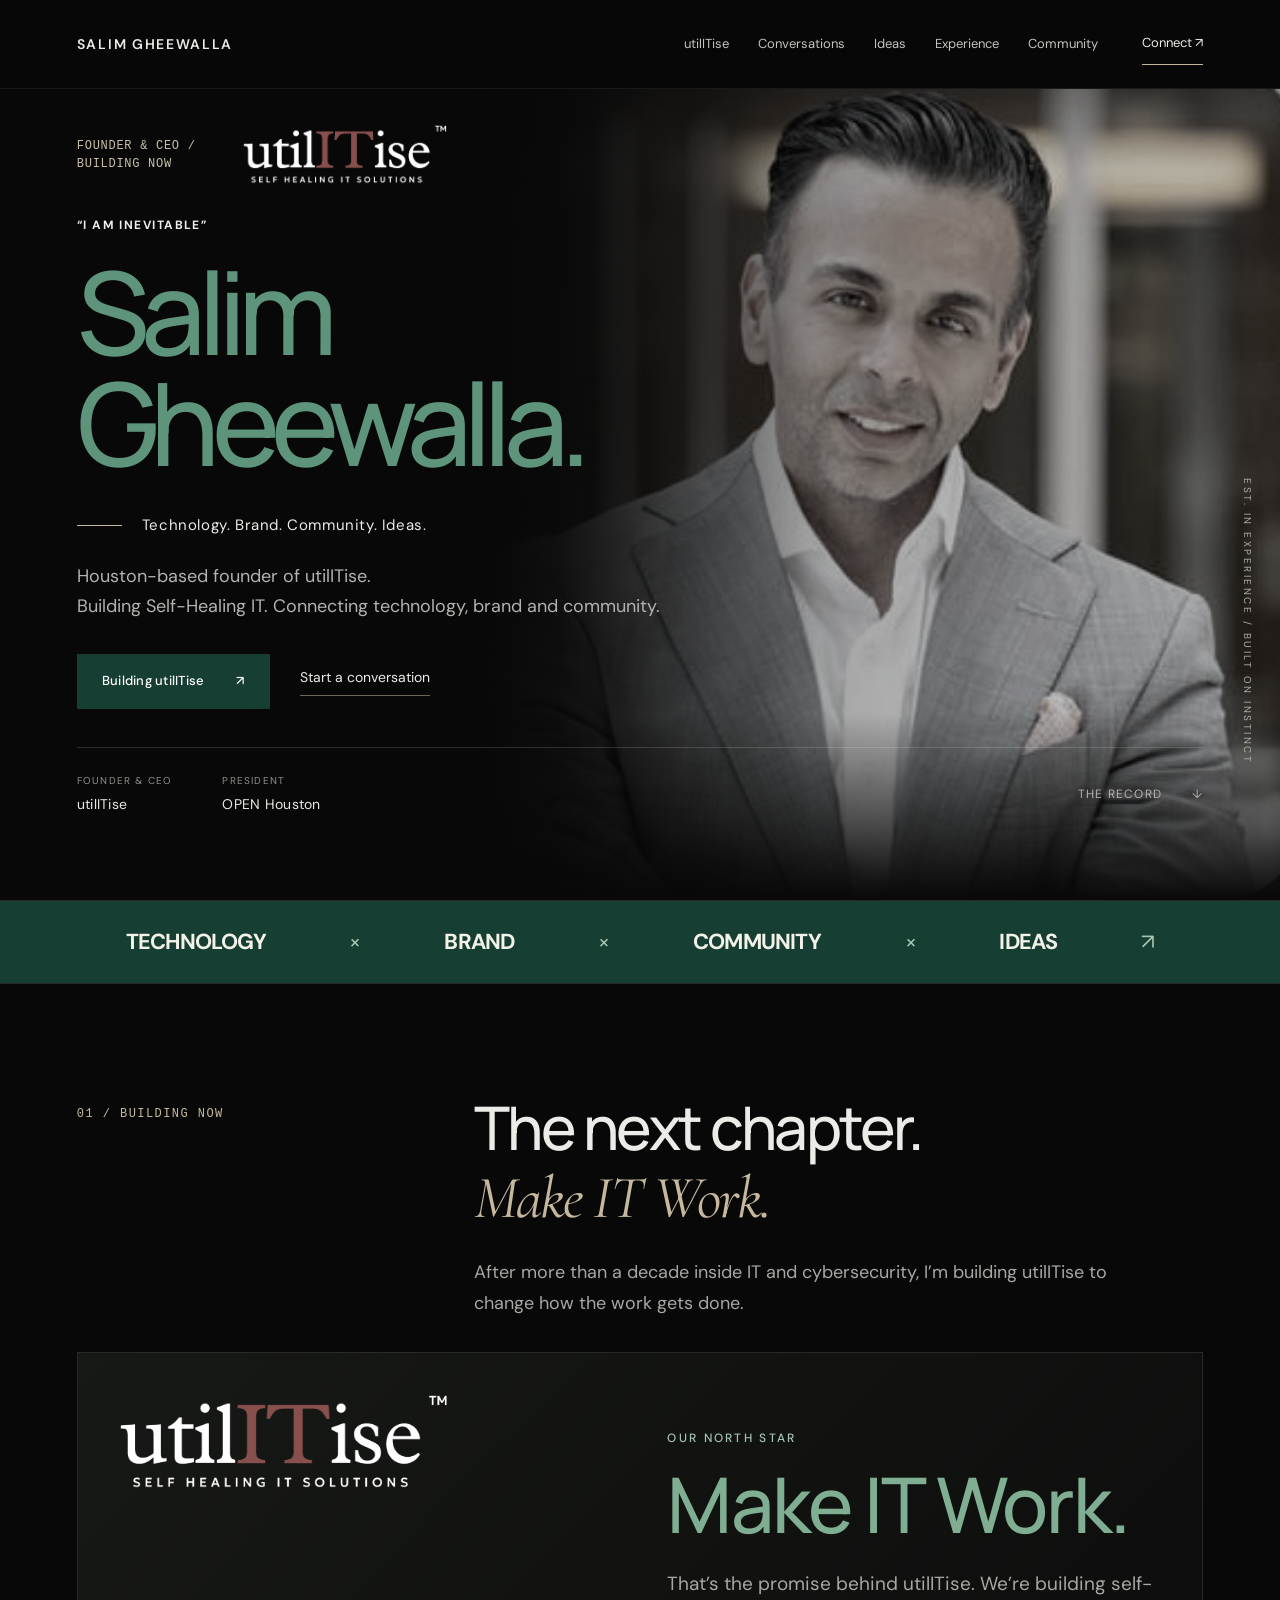
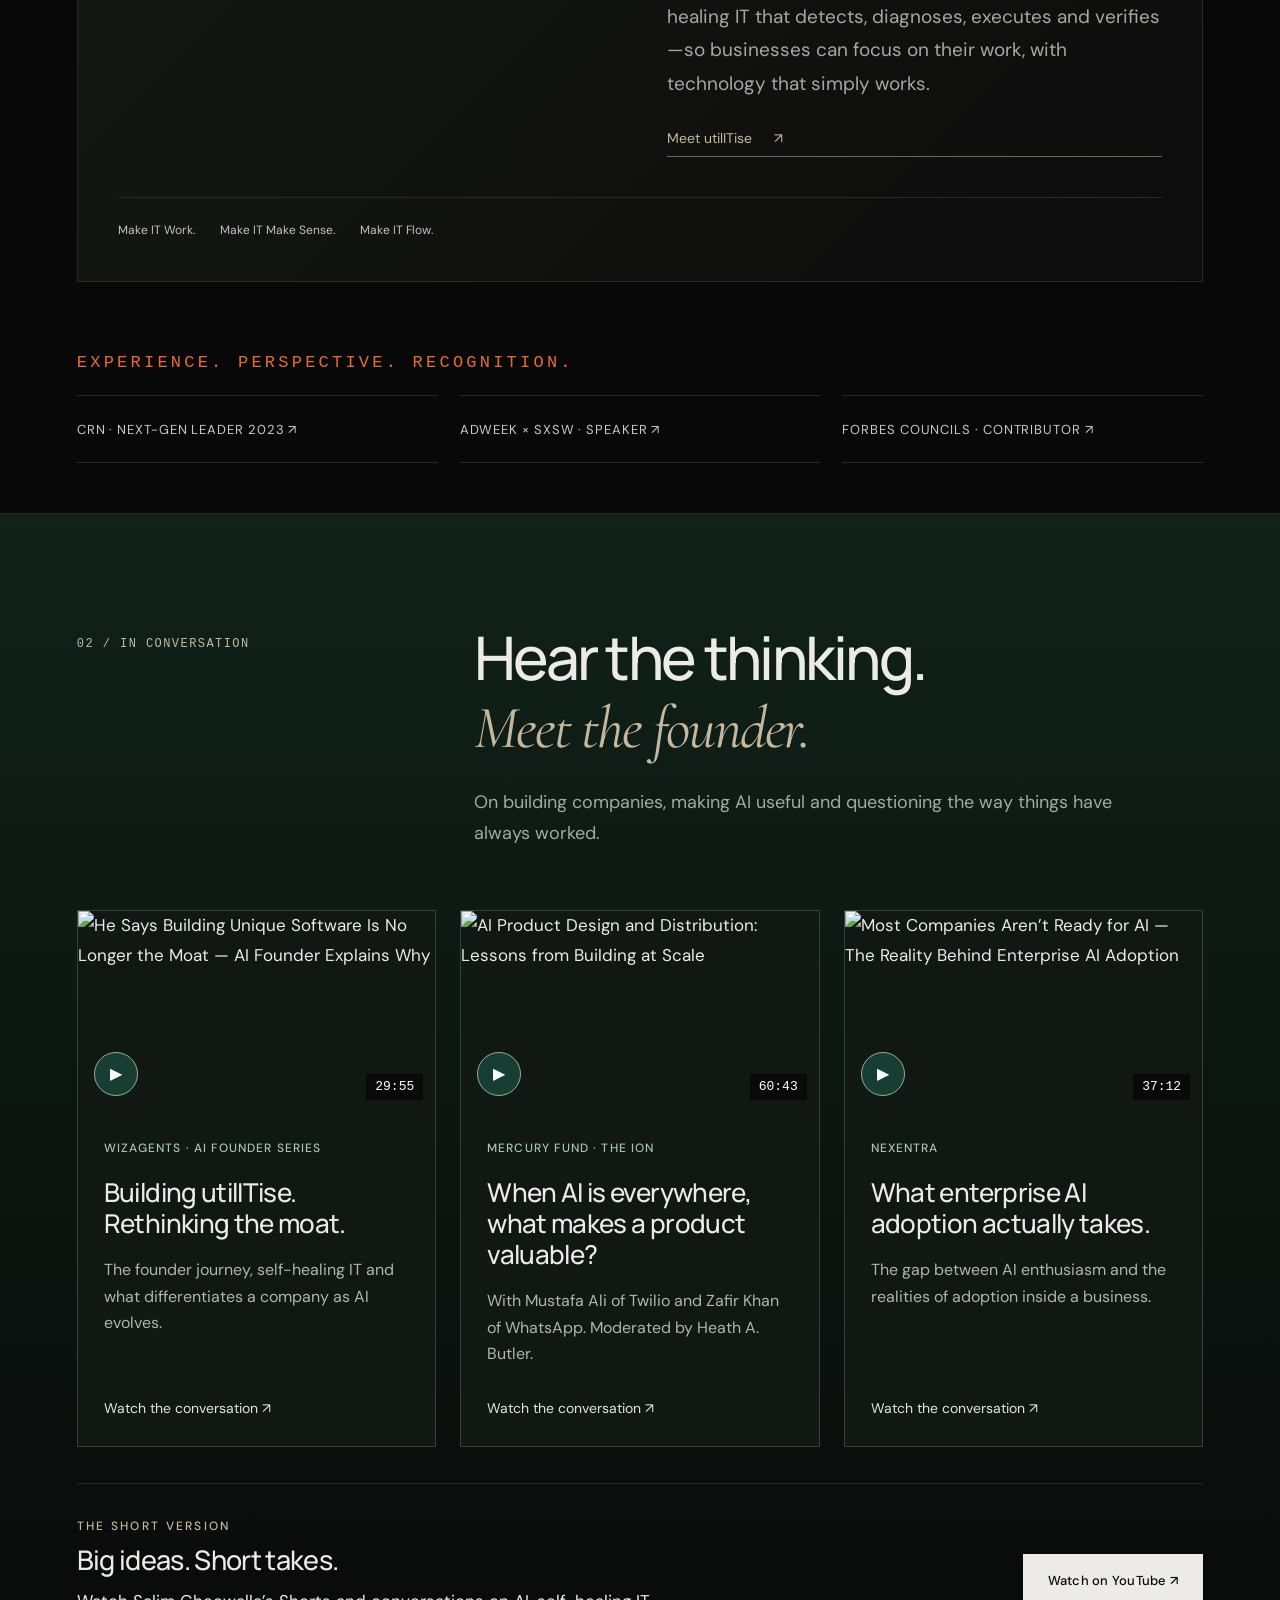
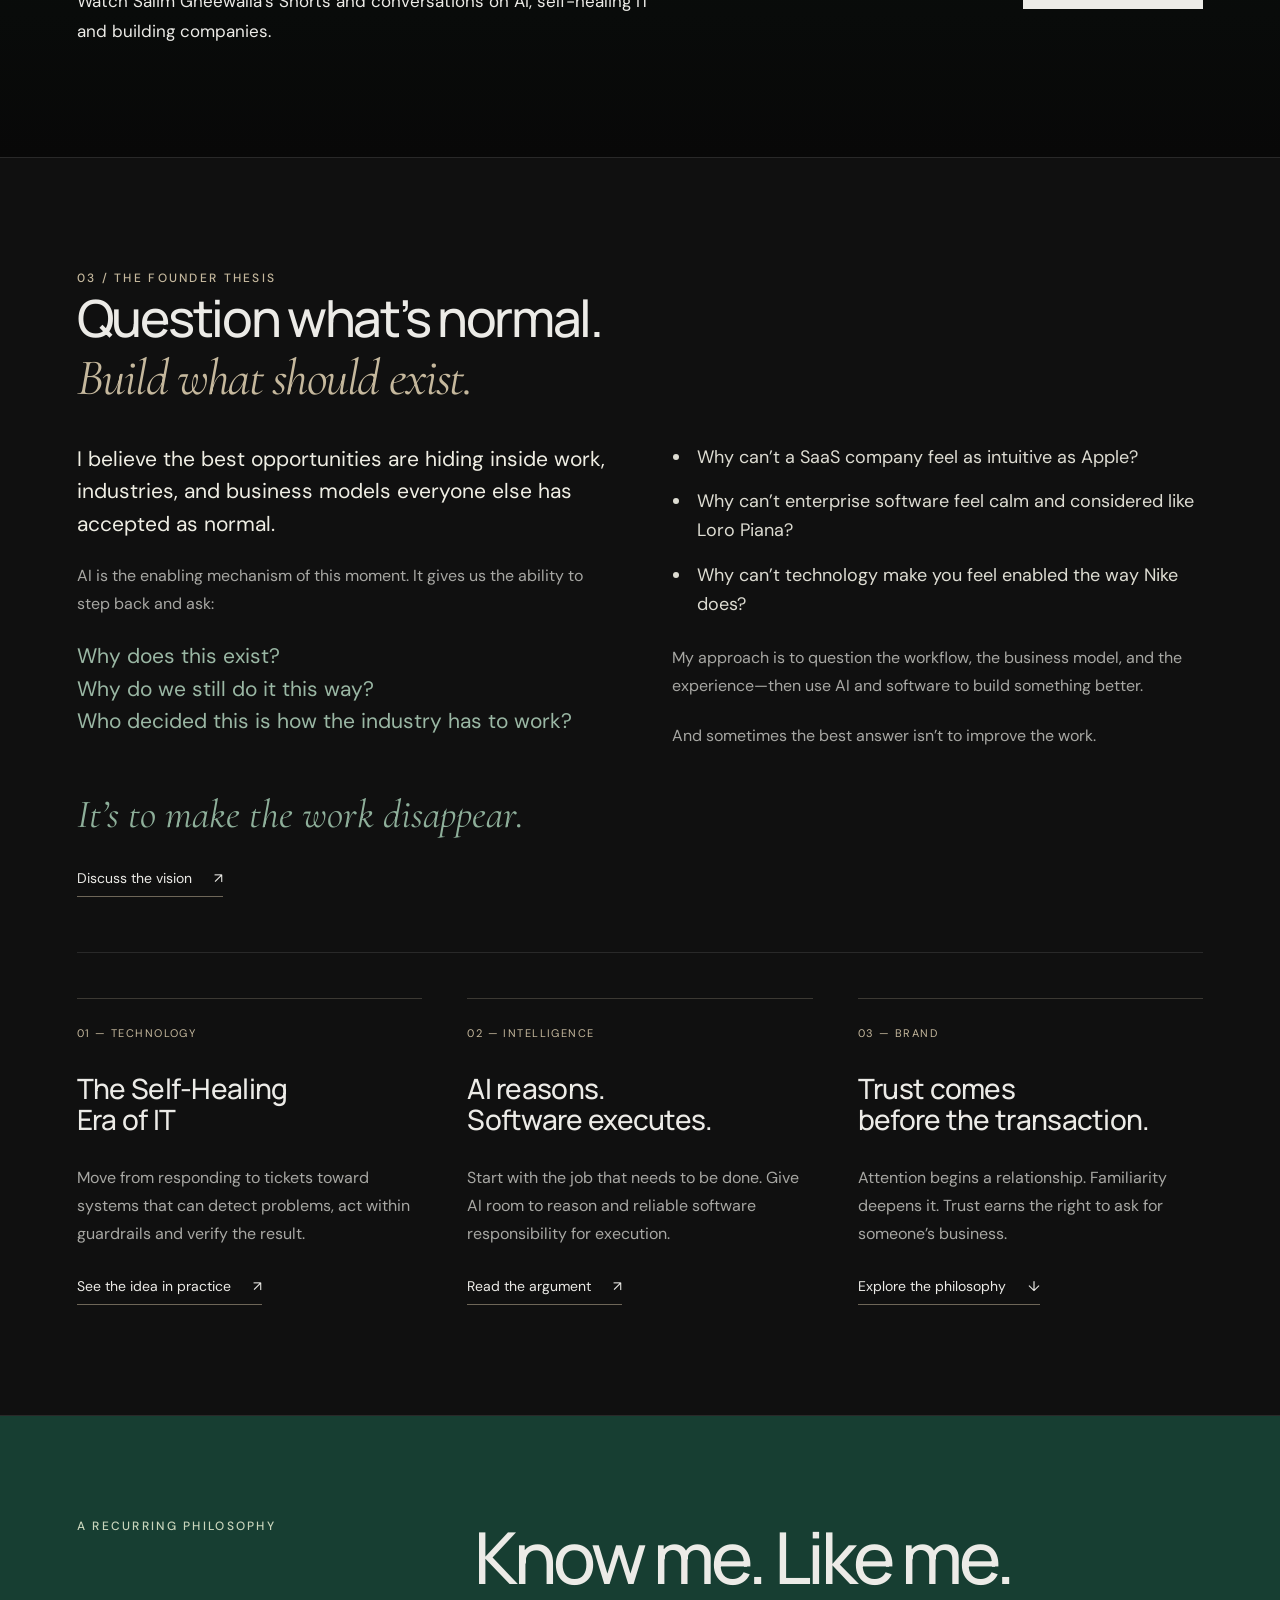
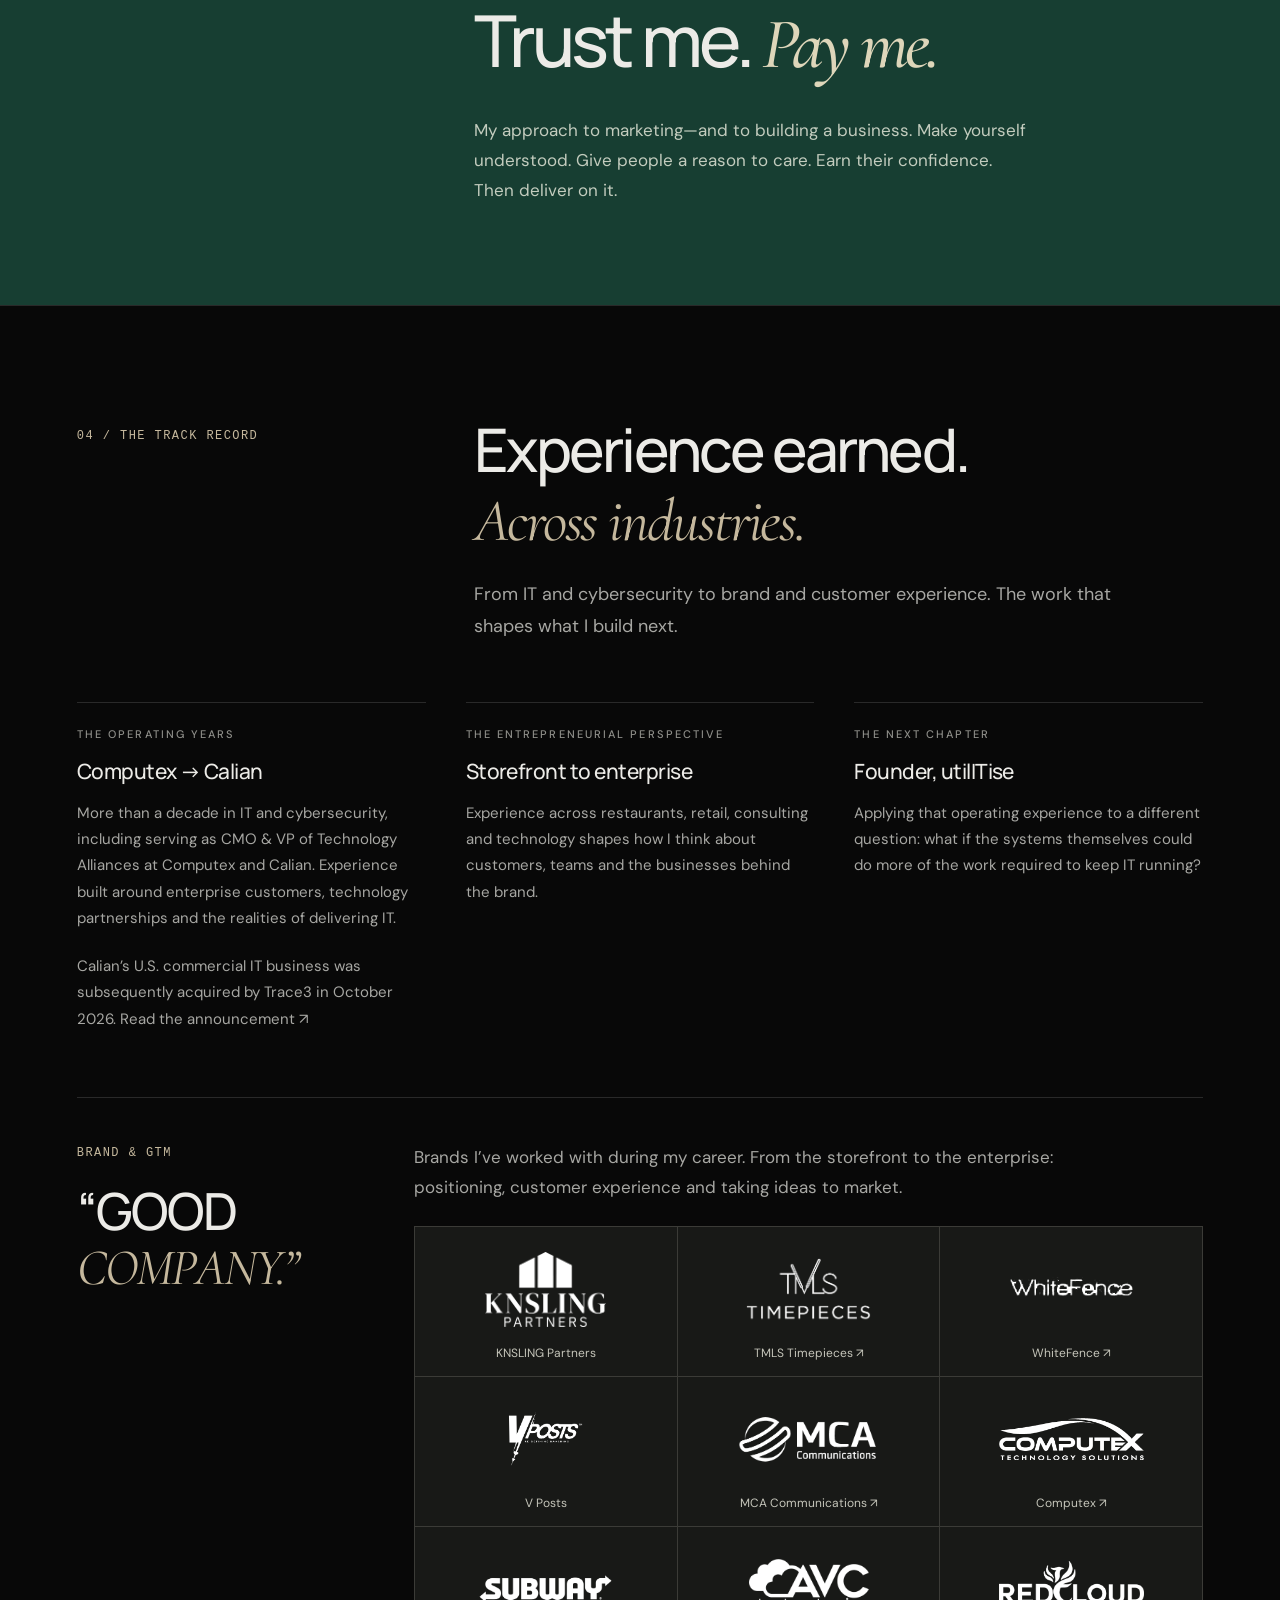
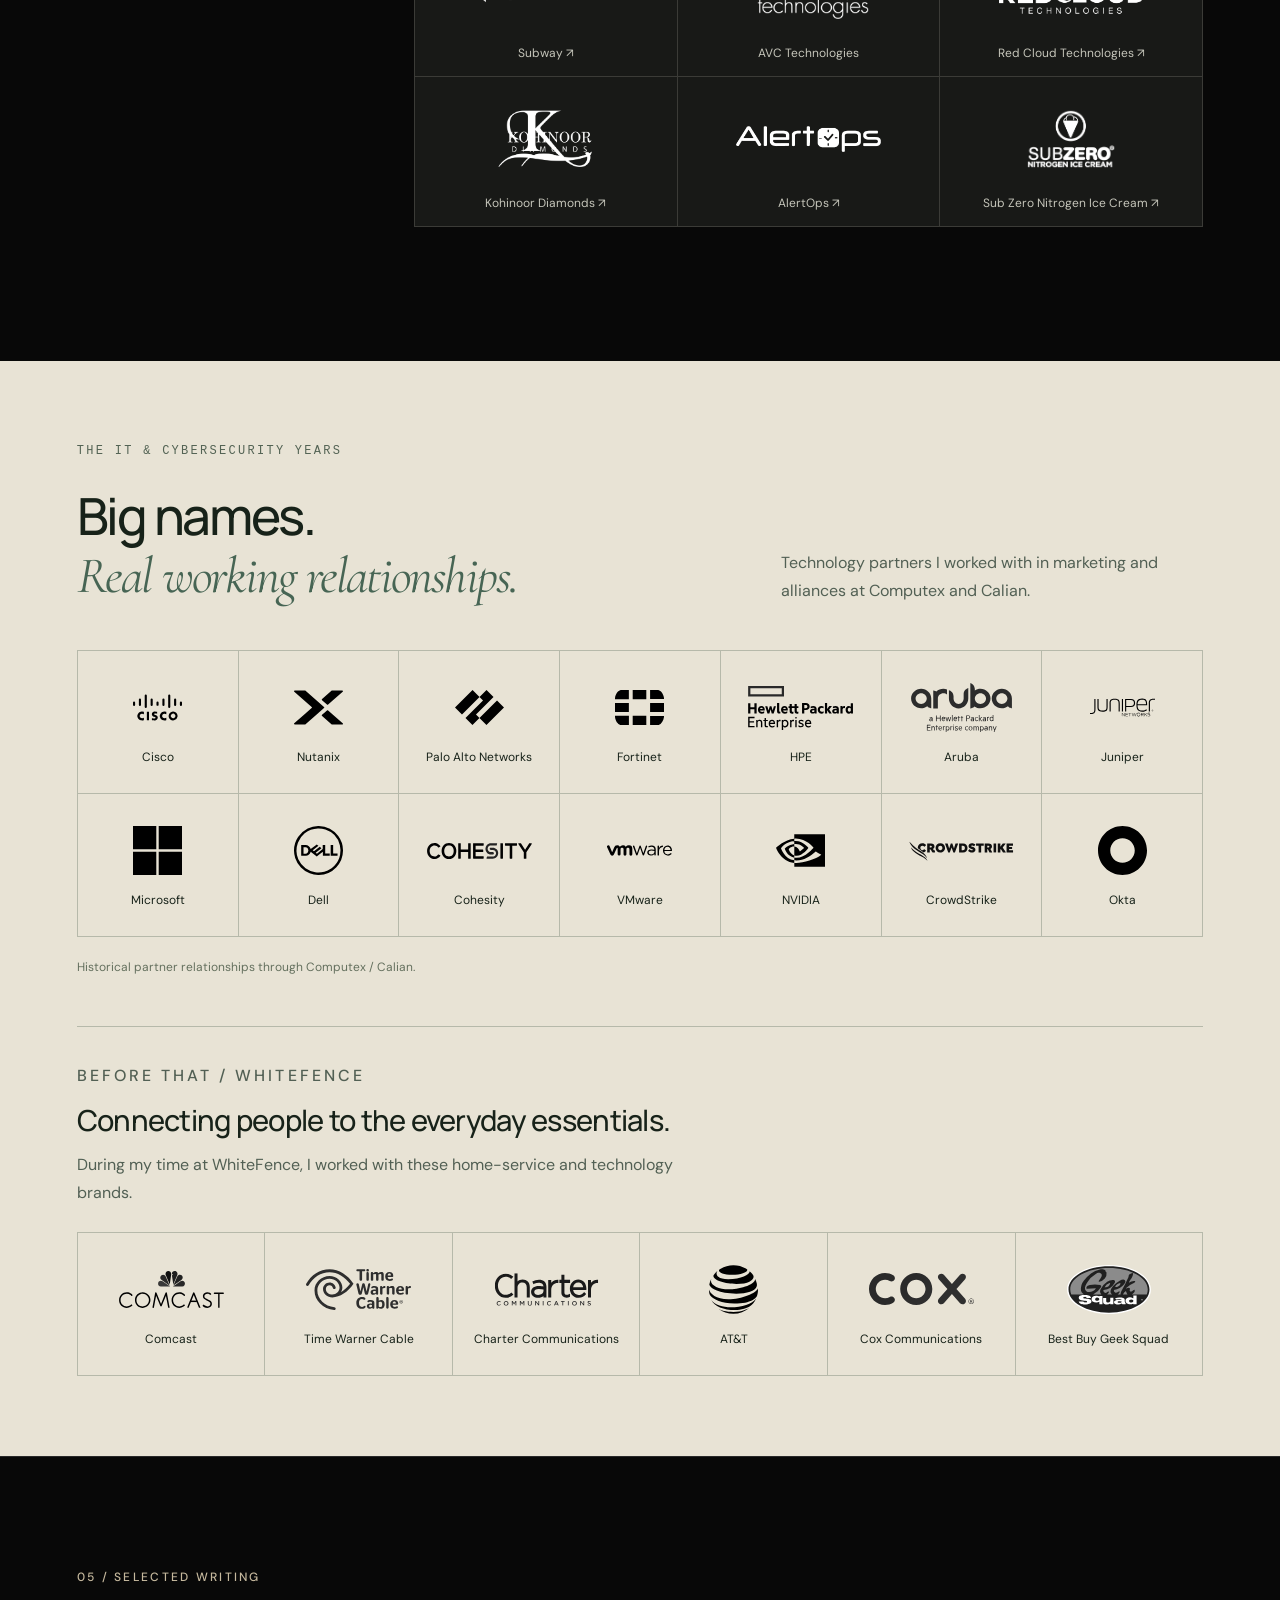
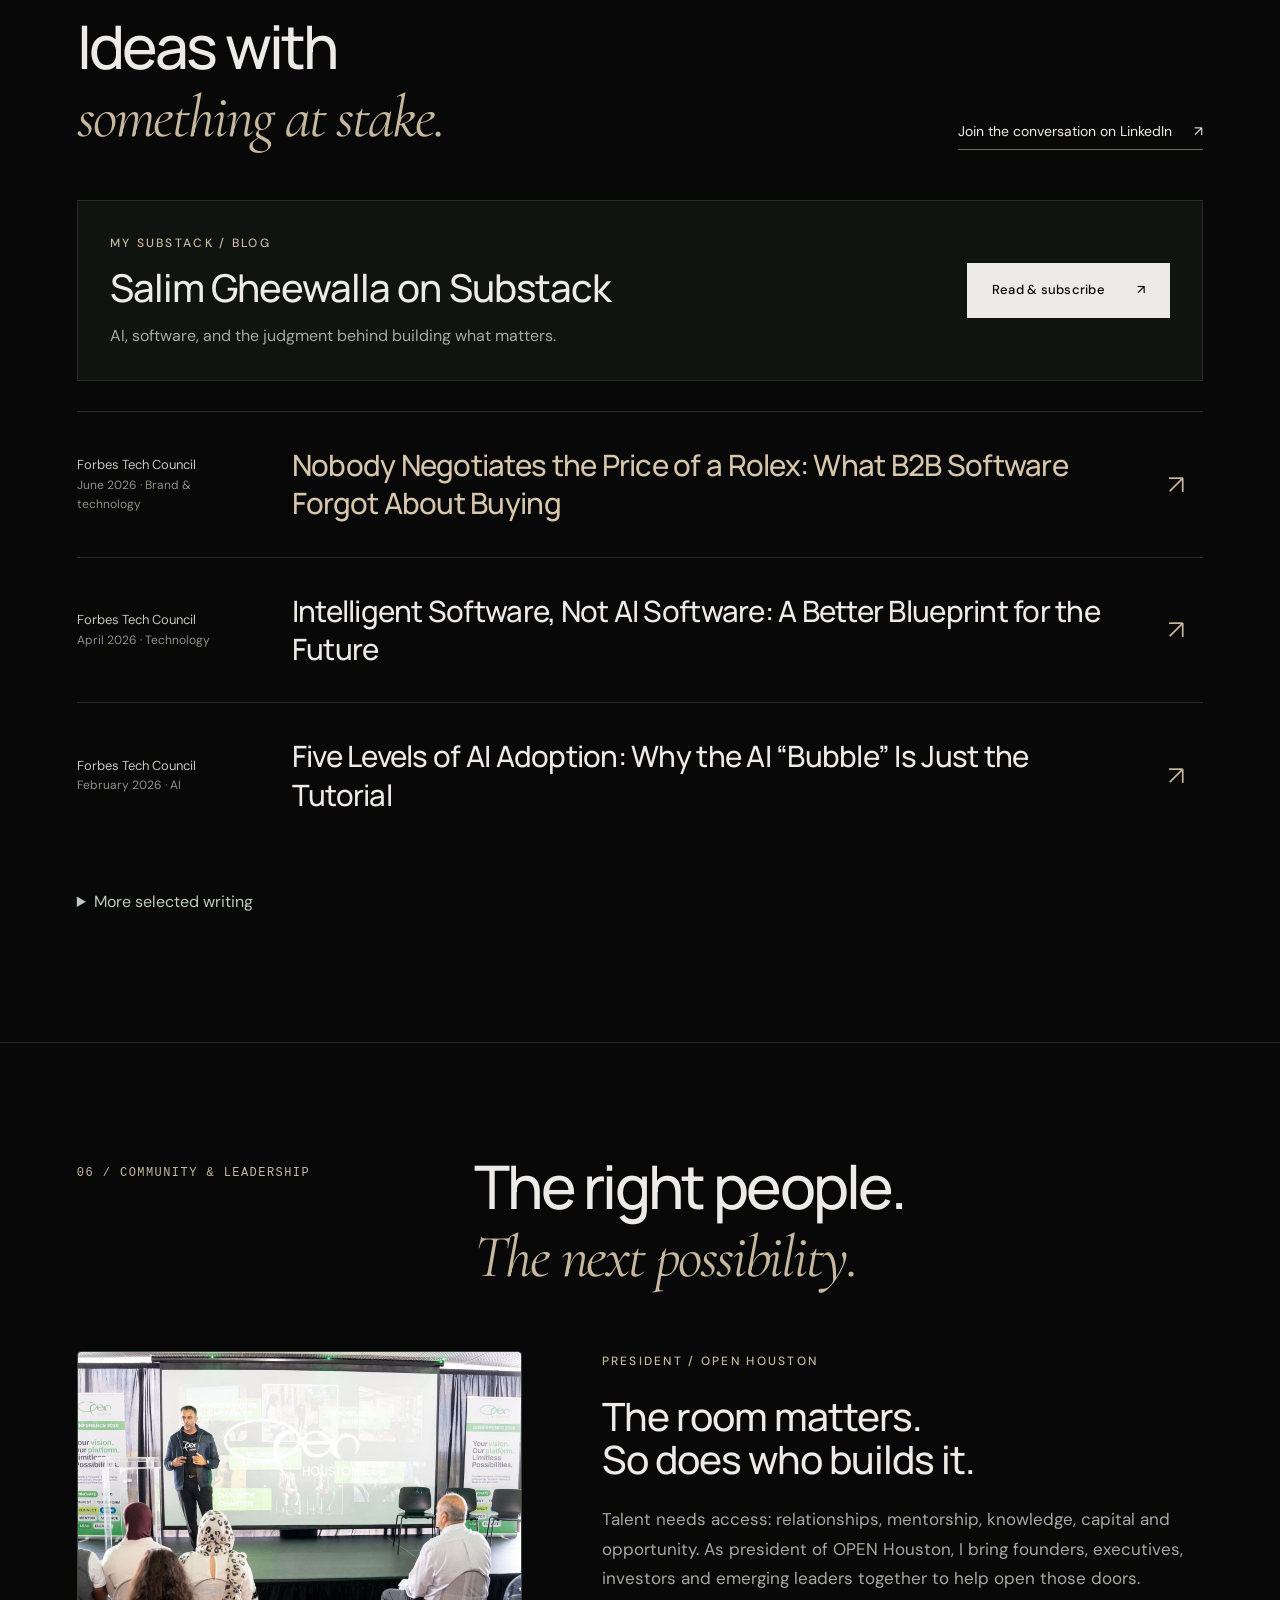
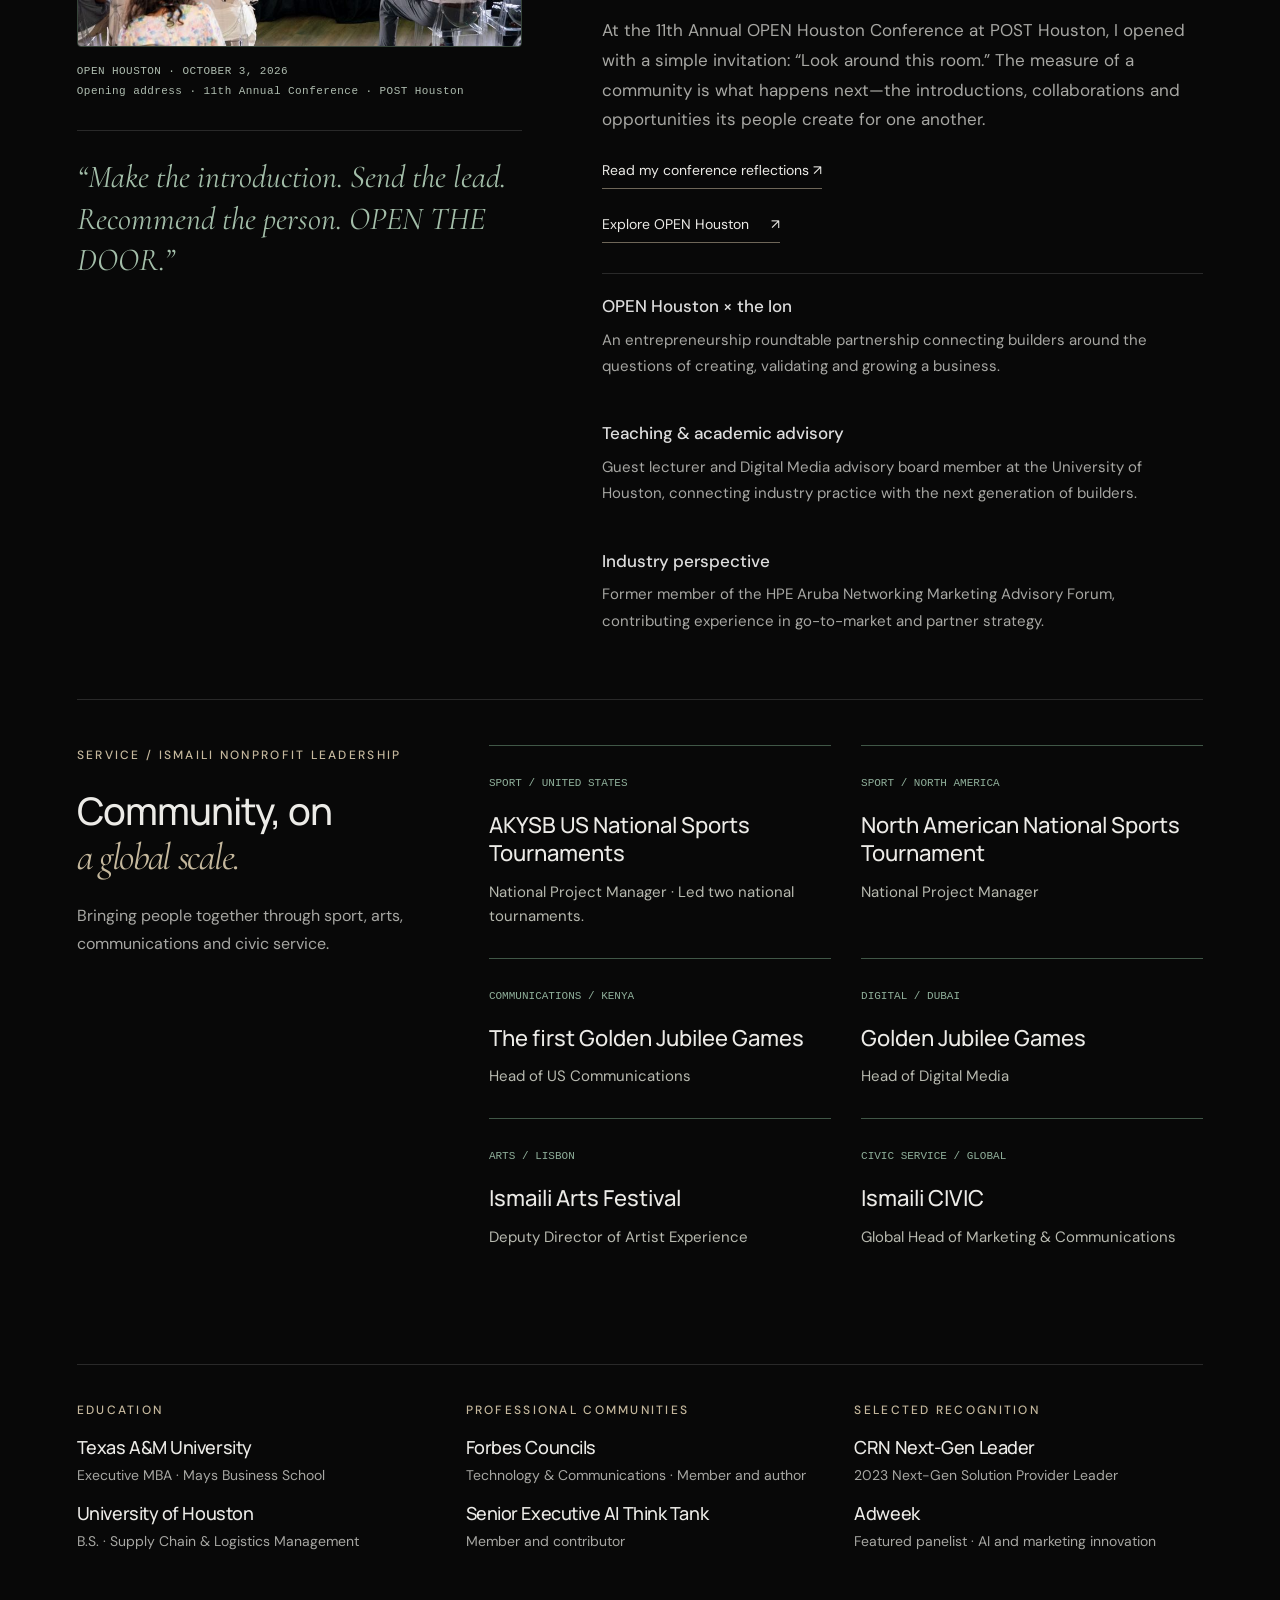
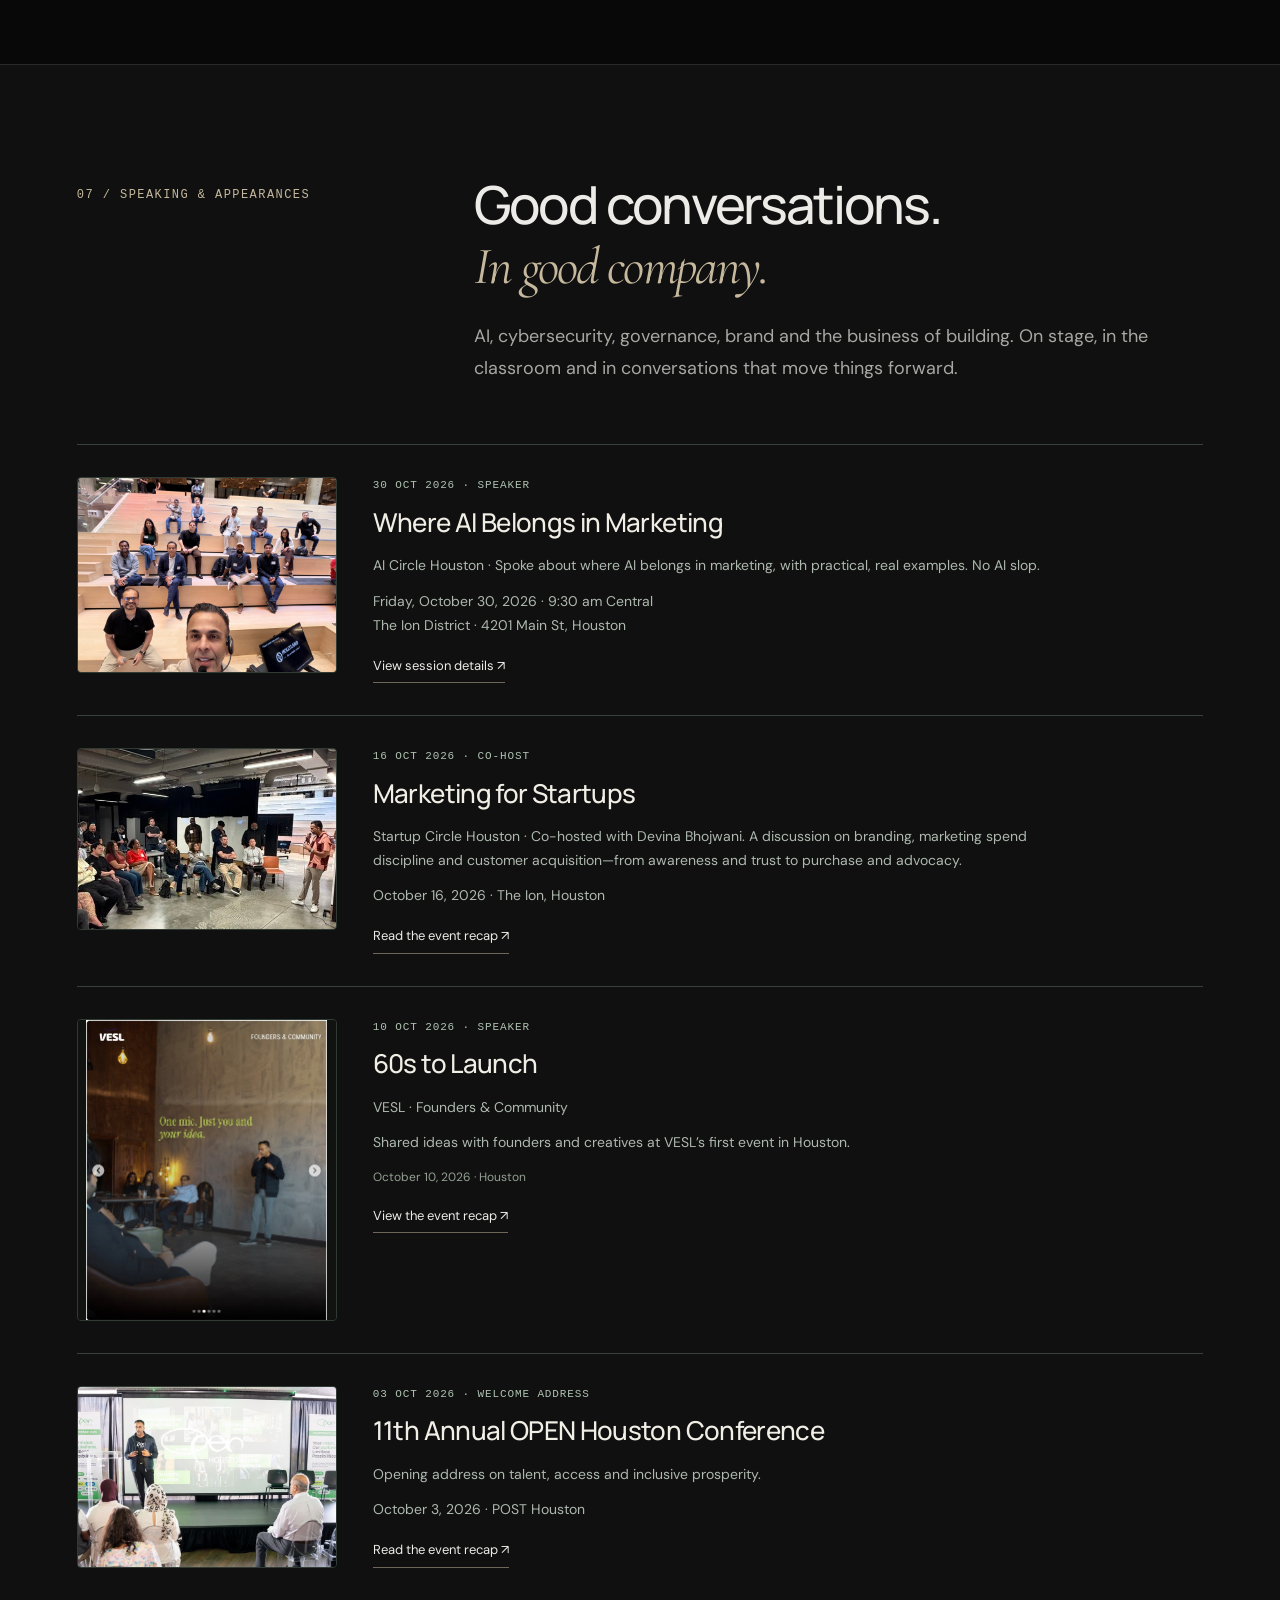
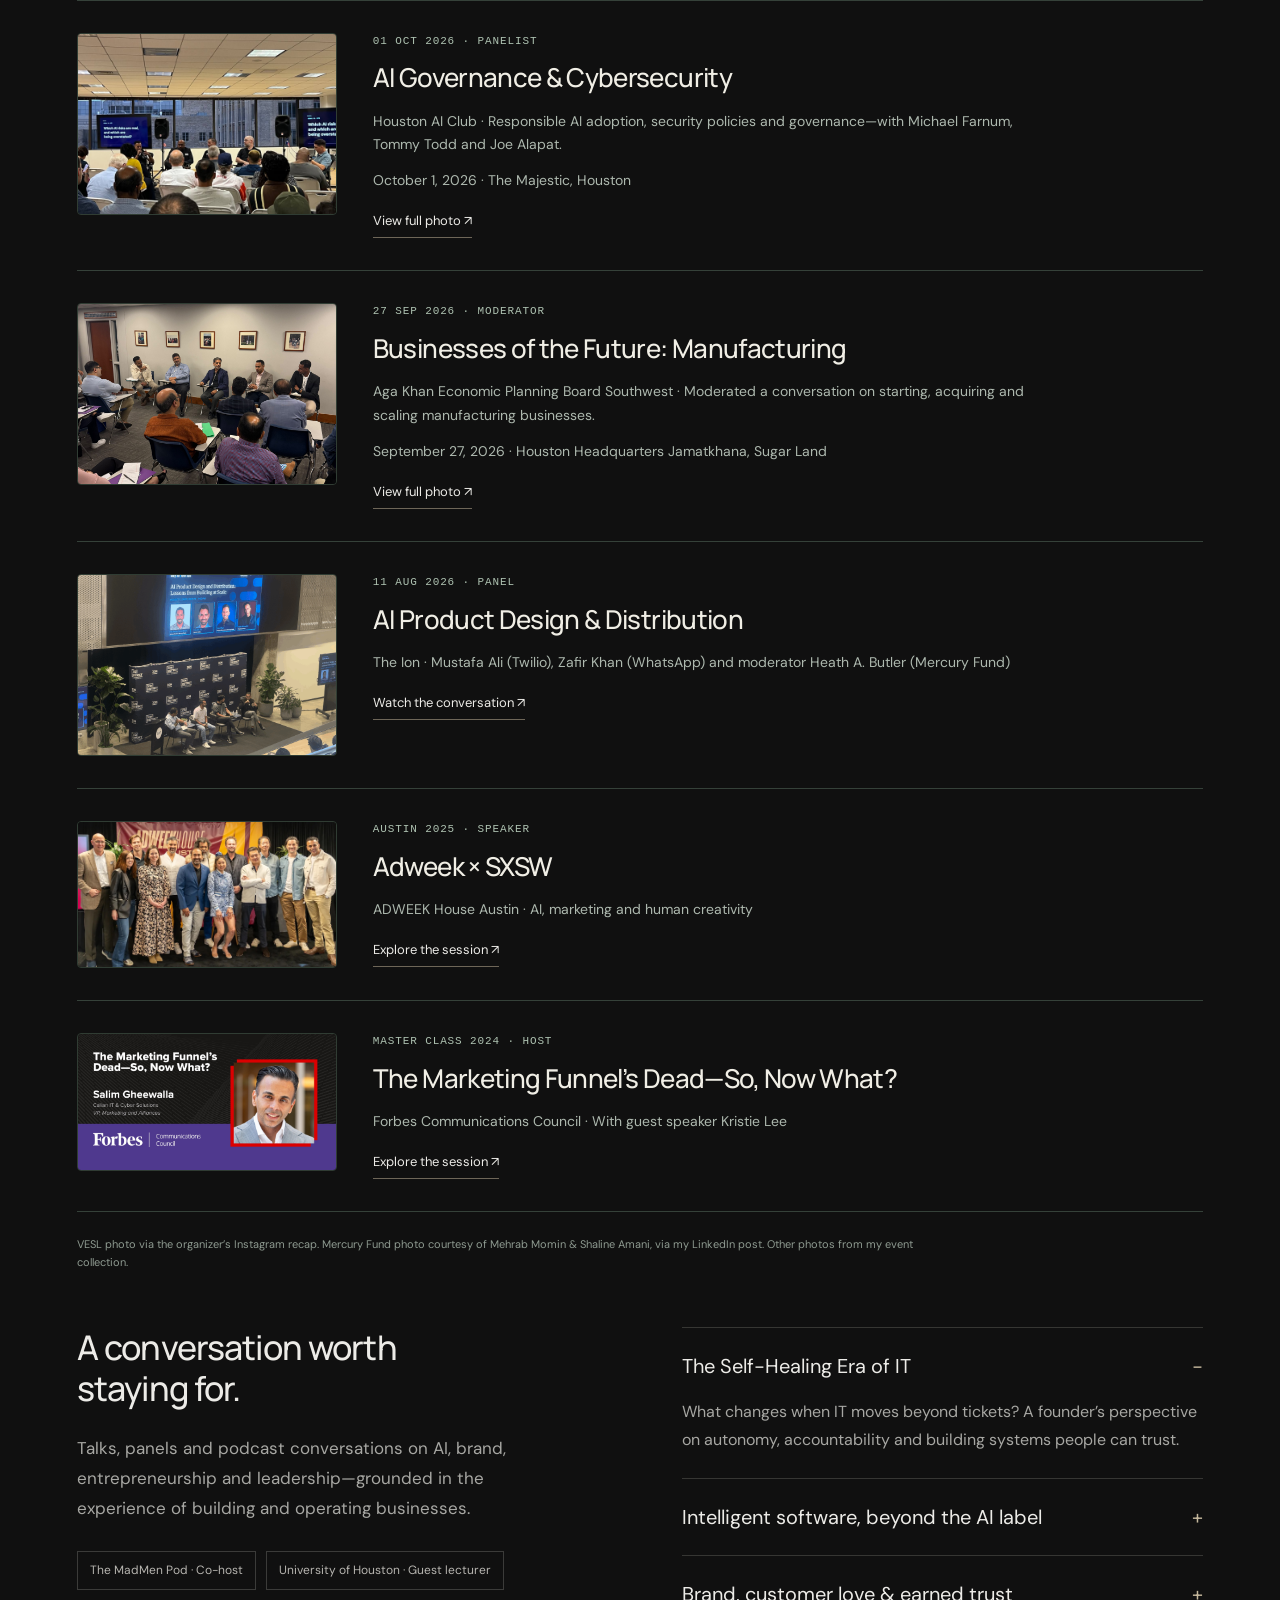
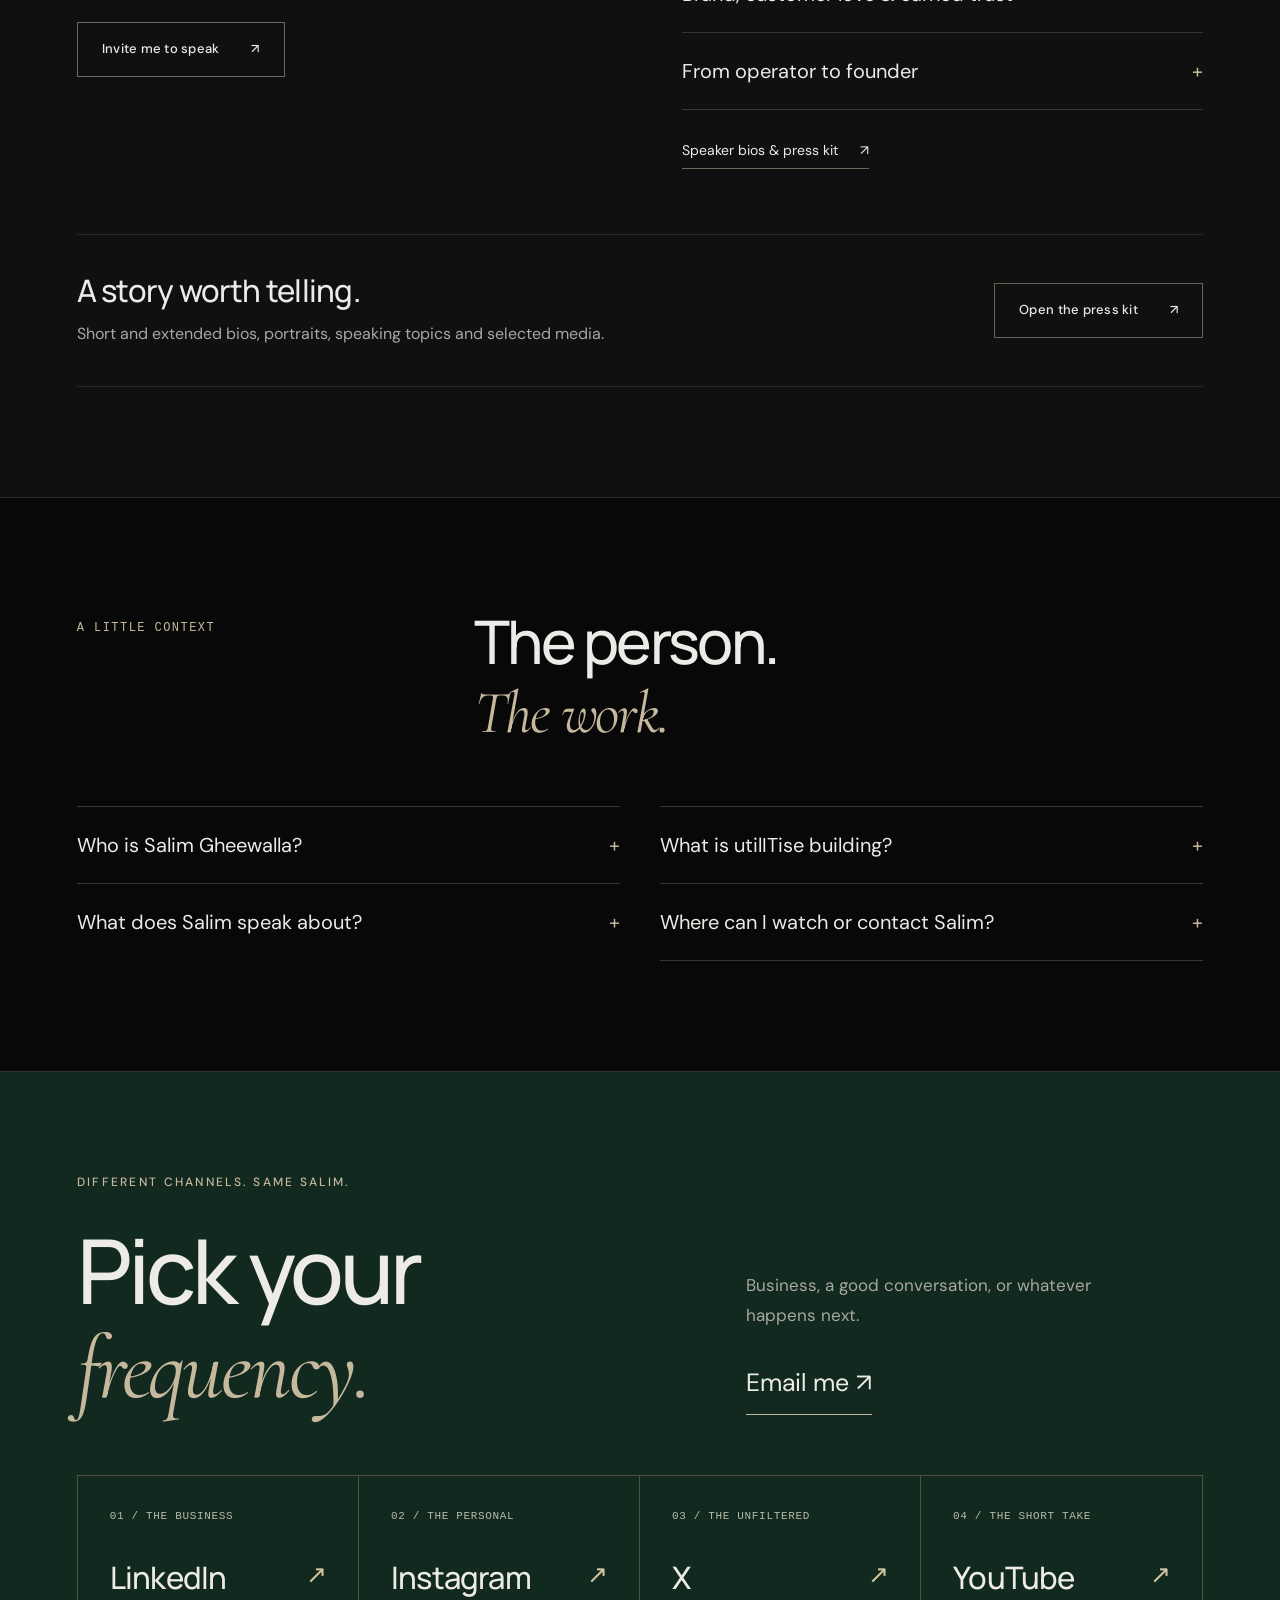
==== commit 5f6561ca: "Feature Salim's Substack in writing section" ====
--- a/index.html
+++ b/index.html
@@ -1,10 +1,11 @@
 <!DOCTYPE html>
 
-<html lang="en"><head><meta charset="utf-8"/><meta content="width=device-width,initial-scale=1" name="viewport"/><title>Salim Gheewalla | Founder &amp; CEO, utilITise</title><meta content="Salim Gheewalla: founder and CEO of utilITise, president of OPEN Houston, technologist, marketer and speaker. Technology, brand, community and ideas." name="description"/><meta content="#080808" name="theme-color"/><meta content="Salim Gheewalla | Founder &amp; CEO, utilITise" property="og:title"/><meta content="Building companies, brands and communities. Making complicated things easier to understand, experience and trust." property="og:description"/><meta content="website" property="og:type"/><link href="favicon.svg" rel="icon" type="image/svg+xml"/><link href="https://fonts.googleapis.com" rel="preconnect"/><link crossorigin="" href="https://fonts.gstatic.com" rel="preconnect"/><link href="https://fonts.googleapis.com/css2?family=Cormorant+Garamond:ital,wght@1,400;1,500&amp;family=DM+Sans:wght@400;450;500;600;700&amp;family=Manrope:wght@400;500;600;700;800&amp;display=swap" rel="stylesheet"/><link href="styles.css?v=20261027-appearances" rel="stylesheet"/><script defer="" src="app.js"></script><link href="https://gheewalla.org/" rel="canonical"/><meta content="https://gheewalla.org/" property="og:url"/><meta content="Salim Gheewalla" name="author"/><script type="application/ld+json">{"@context": "https://schema.org", "@graph": [{"@type": "Person", "@id": "https://gheewalla.org/#salim-gheewalla", "name": "Salim Gheewalla", "url": "https://gheewalla.org/", "image": "https://gheewalla.org/assets/salim-portrait-web.jpg", "description": "Houston-based founder, technologist, marketer and community builder. Founder and CEO of utilITise and president of OPEN Houston.", "jobTitle": "Founder and CEO", "worksFor": {"@type": "Organization", "name": "utilITise", "url": "https://utilitise.com/"}, "affiliation": {"@type": "Organization", "name": "OPEN Houston", "url": "https://openhouston.org/"}, "alumniOf": [{"@type": "CollegeOrUniversity", "name": "Texas A&M University"}, {"@type": "CollegeOrUniversity", "name": "University of Houston"}], "sameAs": ["https://www.linkedin.com/in/iamsalim/", "https://www.instagram.com/iamsalimg/", "https://x.com/iamsalimg", "https://councils.forbes.com/profile/Salim-Gheewalla-Founder-CEO-utilITise-%7C-Building-Self-Healing-IT-utilITise/5eeb0ff0-c485-41fe-937b-3cf58fae5410", "https://www.youtube.com/@SalimG_IT"], "knowsAbout": ["Self-Healing IT", "Artificial Intelligence", "Brand Strategy", "Go-to-Market Strategy", "Technology Partnerships", "Entrepreneurship", "Cybersecurity", "AI Governance", "IT Operations"]}, {"@type": "ProfilePage", "@id": "https://gheewalla.org/#page", "url": "https://gheewalla.org/", "name": "Salim Gheewalla", "mainEntity": {"@id": "https://gheewalla.org/#salim-gheewalla"}, "dateModified": "2026-10-30", "inLanguage": "en-US", "isPartOf": {"@id": "https://gheewalla.org/#website"}}, {"@type": "WebSite", "@id": "https://gheewalla.org/#website", "url": "https://gheewalla.org/", "name": "Salim Gheewalla", "publisher": {"@id": "https://gheewalla.org/#salim-gheewalla"}, "inLanguage": "en-US"}]}</script><meta content="https://gheewalla.org/assets/salim-portrait-web.jpg" property="og:image"/><meta content="Salim Gheewalla, founder and CEO of utilITise" property="og:image:alt"/><meta content="summary_large_image" name="twitter:card"/><meta content="@iamsalimg" name="twitter:site"/><meta name="robots" content="index,follow,max-image-preview:large"/><meta name="twitter:creator" content="@iamsalimg"/></head><body>
+<html lang="en"><head><meta charset="utf-8"/><meta content="width=device-width,initial-scale=1" name="viewport"/><title>Salim Gheewalla | Founder &amp; CEO, utilITise</title><meta content="Salim Gheewalla: founder and CEO of utilITise, president of OPEN Houston, technologist, marketer and speaker. Technology, brand, community and ideas." name="description"/><meta content="#080808" name="theme-color"/><meta content="Salim Gheewalla | Founder &amp; CEO, utilITise" property="og:title"/><meta content="Building companies, brands and communities. Making complicated things easier to understand, experience and trust." property="og:description"/><meta content="website" property="og:type"/><link href="favicon.svg" rel="icon" type="image/svg+xml"/><link href="https://fonts.googleapis.com" rel="preconnect"/><link crossorigin="" href="https://fonts.gstatic.com" rel="preconnect"/><link href="https://fonts.googleapis.com/css2?family=Cormorant+Garamond:ital,wght@1,400;1,500&amp;family=DM+Sans:wght@400;450;500;600;700&amp;family=Manrope:wght@400;500;600;700;800&amp;display=swap" rel="stylesheet"/><link href="styles.css?v=20261027-appearances" rel="stylesheet"/><script defer="" src="app.js"></script><link href="https://gheewalla.org/" rel="canonical"/><meta content="https://gheewalla.org/" property="og:url"/><meta content="Salim Gheewalla" name="author"/><script type="application/ld+json">{"@context":"https://schema.org","@graph":[{"@type":"Person","@id":"https://gheewalla.org/#salim-gheewalla","name":"Salim Gheewalla","url":"https://gheewalla.org/","image":"https://gheewalla.org/assets/salim-portrait-web.jpg","description":"Houston-based founder, technologist, marketer and community builder. Founder and CEO of utilITise and president of OPEN Houston.","jobTitle":"Founder and CEO","worksFor":{"@type":"Organization","name":"utilITise","url":"https://utilitise.com/"},"affiliation":{"@type":"Organization","name":"OPEN Houston","url":"https://openhouston.org/"},"alumniOf":[{"@type":"CollegeOrUniversity","name":"Texas A&M University"},{"@type":"CollegeOrUniversity","name":"University of Houston"}],"sameAs":["https://www.linkedin.com/in/iamsalim/","https://www.instagram.com/iamsalimg/","https://x.com/iamsalimg","https://councils.forbes.com/profile/Salim-Gheewalla-Founder-CEO-utilITise-%7C-Building-Self-Healing-IT-utilITise/5eeb0ff0-c485-41fe-937b-3cf58fae5410","https://www.youtube.com/@SalimG_IT","https://selfhealingit.substack.com/"],"knowsAbout":["Self-Healing IT","Artificial Intelligence","Brand Strategy","Go-to-Market Strategy","Technology Partnerships","Entrepreneurship","Cybersecurity","AI Governance","IT Operations"]},{"@type":"ProfilePage","@id":"https://gheewalla.org/#page","url":"https://gheewalla.org/","name":"Salim Gheewalla","mainEntity":{"@id":"https://gheewalla.org/#salim-gheewalla"},"dateModified":"2026-11-02","inLanguage":"en-US","isPartOf":{"@id":"https://gheewalla.org/#website"}},{"@type":"WebSite","@id":"https://gheewalla.org/#website","url":"https://gheewalla.org/","name":"Salim Gheewalla","publisher":{"@id":"https://gheewalla.org/#salim-gheewalla"},"inLanguage":"en-US"}]}</script><meta content="https://gheewalla.org/assets/salim-portrait-web.jpg" property="og:image"/><meta content="Salim Gheewalla, founder and CEO of utilITise" property="og:image:alt"/><meta content="summary_large_image" name="twitter:card"/><meta content="@iamsalimg" name="twitter:site"/><meta name="robots" content="index,follow,max-image-preview:large"/><meta name="twitter:creator" content="@iamsalimg"/></head><body>
 <a class="skip" href="#main">Skip to content</a><header class="site-header"><div class="wrap header-inner"><a aria-label="Salim Gheewalla home" class="brand" href="index.html">SALIM GHEEWALLA</a><button aria-controls="navigation" aria-expanded="false" class="menu">Menu</button><nav aria-label="Main navigation" class="nav" id="navigation"><a href="#build">utilITise</a><a href="#conversations">Conversations</a><a href="#ideas">Ideas</a><a href="#track-record">Experience</a><a href="#community">Community</a><a class="nav-contact" href="#contact">Connect ↗</a></nav></div></header>
 <main id="main"><section class="hero"><div class="hero-image"><img alt="Salim Gheewalla wearing a grey suit" fetchpriority="high" height="363" src="assets/salim-hero-headshot-20261020.jpg" width="363"/></div><div class="hero-shade"></div><div class="wrap hero-stage"><a class="founder-lockup" href="https://utilitise.com" rel="noopener" target="_blank"><span>FOUNDER &amp; CEO / BUILDING NOW</span><img alt="utilITise — Self Healing IT Solutions" height="1030" src="assets/brands/utilitise-white.png" width="3448"/></a><p class="eyebrow hero-eyebrow">“I am Inevitable”</p><h1>Salim<br/>Gheewalla<span>.</span></h1><div class="hero-line"><span></span><p>Technology. Brand. Community. Ideas.</p></div><p class="hero-copy">Houston-based founder of utilITise.<br/>Building Self-Healing IT. Connecting technology, brand and community.</p><div class="hero-actions"><a class="button" href="#build">Building utilITise <span aria-hidden="true">↗</span></a><a class="text-link" href="#contact">Start a conversation</a></div><div class="hero-bottom"><span>FOUNDER &amp; CEO <strong>utilITise</strong></span><span>PRESIDENT <strong>OPEN Houston</strong></span><a href="#record">THE RECORD <span aria-hidden="true">↓</span></a></div></div><span aria-hidden="true" class="hero-side">EST. IN EXPERIENCE / BUILT ON INSTINCT</span></section><div aria-label="Technology, brand, community and ideas" class="editorial-tape"><span>TECHNOLOGY</span><b>×</b><span>BRAND</span><b>×</b><span>COMMUNITY</span><b>×</b><span>IDEAS</span><b>↗</b></div>
 <section class="section founder-first" id="build"><div class="wrap"><div class="section-heading"><p class="eyebrow">01 / Building now</p><div><h2>The next chapter.<br/><em>Make IT Work.</em></h2><p>After more than a decade inside IT and cybersecurity, I’m building utilITise to change how the work gets done.</p></div></div><div class="build-grid"><article class="build-main"><a class="company-logo" href="https://utilitise.com" rel="noopener" target="_blank"><img alt="utilITise — Self Healing IT Solutions" loading="lazy" src="assets/brands/utilitise-white.png"/></a><p class="eyebrow north-star">OUR NORTH STAR</p><h3>Make IT Work.</h3><p>That’s the promise behind utilITise. We’re building self-healing IT that detects, diagnoses, executes and verifies—so businesses can focus on their work, with technology that simply works.</p><a class="text-link" href="https://utilitise.com" rel="noopener" target="_blank">Meet utilITise <span aria-hidden="true">↗</span></a><div class="principle"><span>Make IT Work.</span><span>Make IT Make Sense.</span><span>Make IT Flow.</span></div></article></div></div></section>
 <section class="proof credibility-strip" id="record"><div class="wrap"><div class="proof-intro"><p class="eyebrow">Experience. Perspective. Recognition.</p></div><div class="proof-grid"><a href="https://www.crn.com/news/channel-news/2023-next-gen-solution-provider-leaders" rel="noopener" target="_blank"><span class="source-label">CRN · NEXT-GEN LEADER 2023 ↗</span></a><a href="https://event.adweek.com/awh_austin_2025/7621825" rel="noopener" target="_blank"><span class="source-label">ADWEEK × SXSW · SPEAKER ↗</span></a><a href="https://www.forbes.com/councils/forbestechcouncil/people/salimgheewalla/" rel="noopener" target="_blank"><span class="source-label">FORBES COUNCILS · CONTRIBUTOR ↗</span></a></div></div></section><section class="section conversations" id="conversations"><div class="wrap"><div class="section-heading"><p class="eyebrow">02 / In conversation</p><div><h2>Hear the thinking.<br/><em>Meet the founder.</em></h2><p>On building companies, making AI useful and questioning the way things have always worked.</p></div></div><p class="swipe-hint">Three conversations. Swipe to explore →</p><div class="conversation-grid"><a aria-label="Watch He Says Building Unique Software Is No Longer the Moat — AI Founder Explains Why on YouTube" class="conversation-card" href="https://www.youtube.com/watch?v=irdn9ZkdqPA" rel="noopener" target="_blank"><div class="conversation-image"><img alt="He Says Building Unique Software Is No Longer the Moat — AI Founder Explains Why" height="720" loading="lazy" src="https://i.ytimg.com/vi/irdn9ZkdqPA/maxresdefault.jpg" width="1280"/><span aria-hidden="true" class="play-symbol">▶</span><span class="runtime">29:55</span></div><div class="conversation-copy"><p class="eyebrow">WizAgents · AI Founder Series</p><h3>Building utilITise.<br/>Rethinking the moat.</h3><p>The founder journey, self-healing IT and what differentiates a company as AI evolves.</p><span class="watch-link">Watch the conversation ↗</span></div></a><a aria-label="Watch AI Product Design and Distribution: Lessons from Building at Scale on YouTube" class="conversation-card" href="https://www.youtube.com/watch?v=wkBtVvXD3WU" id="mercury-fund-panel" rel="noopener" target="_blank"><div class="conversation-image"><img alt="AI Product Design and Distribution: Lessons from Building at Scale" height="720" loading="lazy" src="https://i.ytimg.com/vi/wkBtVvXD3WU/maxresdefault.jpg" width="1280"/><span aria-hidden="true" class="play-symbol">▶</span><span class="runtime">60:43</span></div><div class="conversation-copy"><p class="eyebrow">Mercury Fund · The Ion</p><h3>When AI is everywhere,<br/>what makes a product valuable?</h3><p>With Mustafa Ali of Twilio and Zafir Khan of WhatsApp. Moderated by Heath A. Butler.</p><span class="watch-link">Watch the conversation ↗</span></div></a><a aria-label="Watch Most Companies Aren’t Ready for AI — The Reality Behind Enterprise AI Adoption on YouTube" class="conversation-card" href="https://www.youtube.com/watch?v=AhSYVZRdfeo" rel="noopener" target="_blank"><div class="conversation-image"><img alt="Most Companies Aren’t Ready for AI — The Reality Behind Enterprise AI Adoption" height="720" loading="lazy" src="https://i.ytimg.com/vi/AhSYVZRdfeo/maxresdefault.jpg" width="1280"/><span aria-hidden="true" class="play-symbol">▶</span><span class="runtime">37:12</span></div><div class="conversation-copy"><p class="eyebrow">Nexentra</p><h3>What enterprise AI<br/>adoption actually takes.</h3><p>The gap between AI enthusiasm and the realities of adoption inside a business.</p><span class="watch-link">Watch the conversation ↗</span></div></a></div><div class="channel-follow"><div><p class="eyebrow">THE SHORT VERSION</p><h3>Big ideas. Short takes.</h3><p>Watch Salim Gheewalla’s Shorts and conversations on AI, self-healing IT and building companies.</p></div><a class="button" href="https://www.youtube.com/@SalimG_IT" target="_blank" rel="me noopener">Watch on YouTube ↗</a></div></div></section><section class="section ideas" id="ideas"><div class="wrap"><article class="build-side founder-thesis" id="thesis"><p class="eyebrow">03 / The founder thesis</p><h2>Question what’s normal.<br/><em>Build what should exist.</em></h2><div class="thesis-body"><div><p class="thesis-lead">I believe the best opportunities are hiding inside work, industries, and business models everyone else has accepted as normal.</p><p>AI is the enabling mechanism of this moment. It gives us the ability to step back and ask:</p><p class="thesis-questions">Why does this exist?<br/>Why do we still do it this way?<br/>Who decided this is how the industry has to work?</p></div><div><ul class="thesis-examples"><li>Why can’t a SaaS company feel as intuitive as Apple?</li><li>Why can’t enterprise software feel calm and considered like Loro Piana?</li><li>Why can’t technology make you feel enabled the way Nike does?</li></ul><p>My approach is to question the workflow, the business model, and the experience—then use AI and software to build something better.</p><p>And sometimes the best answer isn’t to improve the work.</p></div></div><p class="thesis-finish">It’s to make the work disappear.</p><a class="text-link" href="mailto:salim@utilitise.com?subject=utilITise%20%E2%80%94%20Investor%20conversation">Discuss the vision <span aria-hidden="true">↗</span></a></article><div class="idea-grid"><article class="idea-card"><span class="idea-number">01 — TECHNOLOGY</span><h3>The Self-Healing<br/>Era of IT</h3><p>Move from responding to tickets toward systems that can detect problems, act within guardrails and verify the result.</p><a class="text-link" href="https://utilitise.com" rel="noopener" target="_blank">See the idea in practice <span aria-hidden="true">↗</span></a></article><article class="idea-card"><span class="idea-number">02 — INTELLIGENCE</span><h3>AI reasons.<br/>Software executes.</h3><p>Start with the job that needs to be done. Give AI room to reason and reliable software responsibility for execution.</p><a class="text-link" href="https://www.forbes.com/councils/forbestechcouncil/2026/04/20/intelligent-software-not-ai-software-a-better-blueprint-for-the-future/" rel="noopener" target="_blank">Read the argument <span aria-hidden="true">↗</span></a></article><article class="idea-card"><span class="idea-number">03 — BRAND</span><h3>Trust comes<br/>before the transaction.</h3><p>Attention begins a relationship. Familiarity deepens it. Trust earns the right to ask for someone’s business.</p><a class="text-link" href="#philosophy">Explore the philosophy <span aria-hidden="true">↓</span></a></article></div></div></section><section class="philosophy" id="philosophy"><div class="wrap"><p class="eyebrow">A recurring philosophy</p><div><h2>Know me. Like me.<br/>Trust me. <span>Pay me.</span></h2><p>My approach to marketing—and to building a business. Make yourself understood. Give people a reason to care. Earn their confidence. Then deliver on it.</p></div></div></section><section class="section track-record" id="track-record"><div class="wrap"><div class="section-heading"><p class="eyebrow">04 / The track record</p><div><h2>Experience earned.<br/><em>Across industries.</em></h2><p>From IT and cybersecurity to brand and customer experience. The work that shapes what I build next.</p></div></div><div class="career" id="about"><article><p class="eyebrow">The operating years</p><h3>Computex → Calian</h3><p>More than a decade in IT and cybersecurity, including serving as CMO &amp; VP of Technology Alliances at Computex and Calian. Experience built around enterprise customers, technology partnerships and the realities of delivering IT.</p><p>Calian’s U.S. commercial IT business was subsequently acquired by Trace3 in October 2026. <a href="https://www.globenewswire.com/news-release/2026/10/01/3372748/0/en/calian-completes-sale-of-u-s-commercial-it-business-to-trace3.html" target="_blank" rel="noopener">Read the announcement ↗</a></p></article><article><p class="eyebrow">The entrepreneurial perspective</p><h3>Storefront to enterprise</h3><p>Experience across restaurants, retail, consulting and technology shapes how I think about customers, teams and the businesses behind the brand.</p></article><article><p class="eyebrow">The next chapter</p><h3>Founder, utilITise</h3><p>Applying that operating experience to a different question: what if the systems themselves could do more of the work required to keep IT running?</p></article></div><div class="influence" id="brands"><div><p class="eyebrow">Brand &amp; GTM</p><h3>“GOOD<br/><em>COMPANY.”</em></h3></div><div><p>Brands I’ve worked with during my career. From the storefront to the enterprise: positioning, customer experience and taking ideas to market.</p><div class="brand-grid"><div class="brand-tile"><div><img alt="KNSLING Partners logo" loading="lazy" src="assets/brands/knsling-white.png"/></div><span class="brand-caption">KNSLING Partners</span></div><a class="brand-tile tmls" href="https://tmlstimepieces.com/" rel="noopener" target="_blank"><div><img alt="TMLS Timepieces logo" loading="lazy" src="assets/brands/tmls-white.png"/></div><span class="brand-caption">TMLS Timepieces ↗</span></a><a class="brand-tile" href="https://www.whitefenceshop.com/aboutUs/index" rel="noopener" target="_blank"><div><img alt="WhiteFence logo" loading="lazy" src="assets/brands/whitefence-white.png"/></div><span class="brand-caption">WhiteFence ↗</span></a><div class="brand-tile"><div><img alt="V Posts logo" loading="lazy" src="assets/brands/v-posts.png"/></div><span class="brand-caption">V Posts</span></div><a class="brand-tile" href="https://www.mcacom.com/" rel="noopener" target="_blank"><div><img alt="MCA Communications logo" loading="lazy" src="assets/brands/mca.png"/></div><span class="brand-caption">MCA Communications ↗</span></a><a class="brand-tile" href="https://www.calian.com/" rel="noopener" target="_blank"><div><img alt="Computex logo" loading="lazy" src="assets/brands/computex.png"/></div><span class="brand-caption">Computex ↗</span></a><a class="brand-tile" href="https://www.subway.com/" rel="noopener" target="_blank"><div><img alt="Subway logo" loading="lazy" src="assets/brands/subway.png"/></div><span class="brand-caption">Subway ↗</span></a><div class="brand-tile"><div><img alt="AVC Technologies logo" loading="lazy" src="assets/brands/avct.png"/></div><span class="brand-caption">AVC Technologies</span></div><a class="brand-tile" href="https://redcloud.one/" rel="noopener" target="_blank"><div><img alt="Red Cloud Technologies logo" loading="lazy" src="assets/brands/red-cloud.png"/></div><span class="brand-caption">Red Cloud Technologies ↗</span></a><a class="brand-tile" href="https://kohinoordiamonds.com/" rel="noopener" target="_blank"><div><img alt="Kohinoor Diamonds logo" loading="lazy" src="assets/brands/kohinoor.png"/></div><span class="brand-caption">Kohinoor Diamonds ↗</span></a><a class="brand-tile" href="https://alertops.com/" rel="noopener" target="_blank"><div><img alt="AlertOps logo" loading="lazy" src="assets/brands/alertops.png"/></div><span class="brand-caption">AlertOps ↗</span></a><a class="brand-tile" href="https://subzeroicecream.com/" rel="noopener" target="_blank"><div><img alt="Sub Zero Nitrogen Ice Cream logo" loading="lazy" src="assets/brands/sub-zero.png"/></div><span class="brand-caption">Sub Zero Nitrogen Ice Cream ↗</span></a></div></div></div></div></section><section class="partners-section" id="partners"><div class="wrap"><div class="partner-heading"><div><p class="eyebrow">The IT &amp; Cybersecurity Years</p><h2>Big names.<br/><em>Real working relationships.</em></h2></div><p>Technology partners I worked with in marketing and alliances at Computex and Calian.</p></div><div class="partner-grid" id="partner-grid"><figure class="partner-tile"><img alt="Cisco logo" loading="lazy" src="assets/partners/cisco.svg"/><figcaption>Cisco</figcaption></figure><figure class="partner-tile"><img alt="Nutanix logo" loading="lazy" src="assets/partners/nutanix.svg"/><figcaption>Nutanix</figcaption></figure><figure class="partner-tile"><img alt="Palo Alto Networks logo" loading="lazy" src="assets/partners/paloaltonetworks.svg"/><figcaption>Palo Alto Networks</figcaption></figure><figure class="partner-tile"><img alt="Fortinet logo" loading="lazy" src="assets/partners/fortinet.svg"/><figcaption>Fortinet</figcaption></figure><figure class="partner-tile"><img alt="HPE logo" loading="lazy" src="assets/partners/hewlettpackardenterprise.svg"/><figcaption>HPE</figcaption></figure><figure class="partner-tile"><img alt="Aruba logo" loading="lazy" src="assets/partners/aruba.svg"/><figcaption>Aruba</figcaption></figure><figure class="partner-tile"><img alt="Juniper logo" loading="lazy" src="assets/partners/junipernetworks.svg"/><figcaption>Juniper</figcaption></figure><figure class="partner-tile"><img alt="Microsoft logo" loading="lazy" src="assets/partners/microsoft.svg"/><figcaption>Microsoft</figcaption></figure><figure class="partner-tile"><img alt="Dell logo" loading="lazy" src="assets/partners/dell.svg"/><figcaption>Dell</figcaption></figure><figure class="partner-tile"><img alt="Cohesity logo" loading="lazy" src="assets/partners/cohesity.svg"/><figcaption>Cohesity</figcaption></figure><figure class="partner-tile"><img alt="VMware logo" loading="lazy" src="assets/partners/vmware.svg"/><figcaption>VMware</figcaption></figure><figure class="partner-tile"><img alt="NVIDIA logo" loading="lazy" src="assets/partners/nvidia.svg"/><figcaption>NVIDIA</figcaption></figure><figure class="partner-tile"><img alt="CrowdStrike logo" loading="lazy" src="assets/partners/crowdstrike.svg"/><figcaption>CrowdStrike</figcaption></figure><figure class="partner-tile"><img alt="Okta logo" loading="lazy" src="assets/partners/okta.svg"/><figcaption>Okta</figcaption></figure></div><p class="partner-note">Historical partner relationships through Computex / Calian.</p><div class="whitefence-partners" id="whitefence-years"><p class="eyebrow">Before that / WhiteFence</p><h3>Connecting people to the everyday essentials.</h3><p>During my time at WhiteFence, I worked with these home-service and technology brands.</p><div class="partner-grid"><figure class="partner-tile"><img alt="Comcast logo" loading="lazy" src="assets/partners/comcast.svg"/><figcaption>Comcast</figcaption></figure><figure class="partner-tile"><img alt="Time Warner Cable logo" loading="lazy" src="assets/partners/twc.svg"/><figcaption>Time Warner Cable</figcaption></figure><figure class="partner-tile"><img alt="Charter Communications logo" loading="lazy" src="assets/partners/charter.svg"/><figcaption>Charter Communications</figcaption></figure><figure class="partner-tile"><img alt="AT&amp;T logo" loading="lazy" src="assets/partners/atandt.svg"/><figcaption>AT&amp;T</figcaption></figure><figure class="partner-tile"><img alt="Cox Communications logo" loading="lazy" src="assets/partners/cox.svg"/><figcaption>Cox Communications</figcaption></figure><figure class="partner-tile"><img alt="Best Buy Geek Squad logo" loading="lazy" src="assets/partners/geeksquad.svg"/><figcaption>Best Buy Geek Squad</figcaption></figure></div></div></div></section><section class="section" id="writing"><div class="wrap"><div class="writing-head"><div><p class="eyebrow">05 / Selected writing</p><h2>Ideas with<br/><em>something at stake.</em></h2></div><a class="text-link" href="https://www.linkedin.com/in/iamsalim/" rel="noopener" target="_blank">Join the conversation on LinkedIn <span aria-hidden="true">↗</span></a></div>
+<div class="substack-feature" id="substack"><div><p class="eyebrow">My Substack / Blog</p><h3>Salim Gheewalla on Substack</h3><p class="substack-description">AI, software, and the judgment behind building what matters.</p></div><a class="button" href="https://selfhealingit.substack.com/" target="_blank" rel="noopener noreferrer">Read &amp; subscribe <span aria-hidden="true">↗</span></a></div>
 <a class="article featured-article" href="https://www.forbes.com/councils/forbestechcouncil/2026/06/30/nobody-negotiates-the-price-of-a-rolex-what-b2b-software-forgot-about-buying/" rel="noopener" target="_blank"><div class="article-meta"><strong>Forbes Tech Council</strong>June 2026 · Brand &amp; technology</div><h3>Nobody Negotiates the Price of a Rolex: What B2B Software Forgot About Buying</h3><span aria-hidden="true" class="article-arrow">↗</span></a><a class="article" href="https://www.forbes.com/councils/forbestechcouncil/2026/04/20/intelligent-software-not-ai-software-a-better-blueprint-for-the-future/" rel="noopener" target="_blank"><div class="article-meta"><strong>Forbes Tech Council</strong>April 2026 · Technology</div><h3>Intelligent Software, Not AI Software: A Better Blueprint for the Future</h3><span aria-hidden="true" class="article-arrow">↗</span></a>
 <a class="article" href="https://www.forbes.com/councils/forbestechcouncil/2026/02/09/five-levels-of-ai-adoption-why-the-ai-bubble-is-just-the-tutorial/" rel="noopener" target="_blank"><div class="article-meta"><strong>Forbes Tech Council</strong>February 2026 · AI</div><h3>Five Levels of AI Adoption: Why the AI “Bubble” Is Just the Tutorial</h3><span aria-hidden="true" class="article-arrow">↗</span></a>
 <details class="more-writing"><summary>More selected writing</summary><div><a class="article" href="https://www.forbes.com/councils/forbescommunicationscouncil/2025/04/18/only-3-of-brands-get-it-how-customer-love-drives-exponential-growth/" rel="noopener" target="_blank"><div class="article-meta"><strong>Forbes Communications Council</strong>April 2025 · Brand</div><h3>Only 3% of Brands Get It: How Customer Love Drives Exponential Growth</h3><span aria-hidden="true" class="article-arrow">↗</span></a><a class="article" href="https://www.forbes.com/councils/forbescommunicationscouncil/2025/01/14/aspirational-marketing-balancing-dreams-and-reality-in-brand-storytelling/" rel="noopener" target="_blank"><div class="article-meta"><strong>Forbes Communications Council</strong>January 2025 · Storytelling</div><h3>Aspirational Marketing: Balancing Dreams and Reality in Brand Storytelling</h3><span aria-hidden="true" class="article-arrow">↗</span></a></div></details></div></section><section class="section" id="community"><div class="wrap"><div class="section-heading"><p class="eyebrow">06 / Community &amp; leadership</p><div><h2>The right people.<br/><em>The next possibility.</em></h2></div></div><div class="community-grid"><figure class="conference-moment" id="open-houston-conference"><a href="https://www.linkedin.com/posts/iamsalim_look-around-this-room-that-was-one-of-ugcPost-7513646625697832960-d_kg/" target="_blank" rel="noopener"><img alt="Salim Gheewalla delivering the opening address at the 11th Annual OPEN Houston Conference at POST Houston" width="800" height="533" loading="lazy" src="assets/events/open-houston-2026.jpg"/></a><figcaption>OPEN HOUSTON · OCTOBER 3, 2026<br/>Opening address · 11th Annual Conference · POST Houston</figcaption><blockquote>“Make the introduction. Send the lead. Recommend the person. OPEN THE DOOR.”</blockquote></figure><div class="community-copy"><p class="eyebrow">President / OPEN Houston</p><h3>The room matters.<br/>So does who builds it.</h3><p>Talent needs access: relationships, mentorship, knowledge, capital and opportunity. As president of OPEN Houston, I bring founders, executives, investors and emerging leaders together to help open those doors.</p><p>At the 11th Annual OPEN Houston Conference at POST Houston, I opened with a simple invitation: “Look around this room.” The measure of a community is what happens next—the introductions, collaborations and opportunities its people create for one another.</p><a class="text-link" href="https://www.linkedin.com/posts/iamsalim_look-around-this-room-that-was-one-of-ugcPost-7513646625697832960-d_kg/" target="_blank" rel="noopener">Read my conference reflections ↗</a><br/><a class="text-link" href="https://openhouston.org" rel="noopener" target="_blank">Explore OPEN Houston <span aria-hidden="true">↗</span></a><div class="advisory"><p><strong>OPEN Houston × the Ion</strong>An entrepreneurship roundtable partnership connecting builders around the questions of creating, validating and growing a business.</p><p><strong>Teaching &amp; academic advisory</strong>Guest lecturer and Digital Media advisory board member at the University of Houston, connecting industry practice with the next generation of builders.</p><p><strong>Industry perspective</strong>Former member of the HPE Aruba Networking Marketing Advisory Forum, contributing experience in go-to-market and partner strategy.</p></div></div></div><div class="service-history" id="service"><div class="service-heading"><p class="eyebrow">Service / Ismaili nonprofit leadership</p><h3>Community, on<br/><em>a global scale.</em></h3><p>Bringing people together through sport, arts, communications and civic service.</p></div><div class="service-roles"><article><span>SPORT / UNITED STATES</span><h4>AKYSB US National Sports Tournaments</h4><p>National Project Manager · Led two national tournaments.</p></article><article><span>SPORT / NORTH AMERICA</span><h4>North American National Sports Tournament</h4><p>National Project Manager</p></article><article><span>COMMUNICATIONS / KENYA</span><h4>The first Golden Jubilee Games</h4><p>Head of US Communications</p></article><article><span>DIGITAL / DUBAI</span><h4>Golden Jubilee Games</h4><p>Head of Digital Media</p></article><article><span>ARTS / LISBON</span><h4>Ismaili Arts Festival</h4><p>Deputy Director of Artist Experience</p></article><article><span>CIVIC SERVICE / GLOBAL</span><h4>Ismaili CIVIC</h4><p>Global Head of Marketing &amp; Communications</p></article></div></div><div class="credentials"><div><p class="eyebrow">Education</p><h3>Texas A&amp;M University</h3><p>Executive MBA · Mays Business School</p><h3>University of Houston</h3><p>B.S. · Supply Chain &amp; Logistics Management</p></div><div><p class="eyebrow">Professional communities</p><h3>Forbes Councils</h3><p>Technology &amp; Communications · Member and author</p><h3>Senior Executive AI Think Tank</h3><p>Member and contributor</p></div><div><p class="eyebrow">Selected recognition</p><h3>CRN Next-Gen Leader</h3><p>2023 Next-Gen Solution Provider Leader</p><h3>Adweek</h3><p>Featured panelist · AI and marketing innovation</p></div></div></div></section><section class="section speaking" id="speaking"><div class="wrap"><div class="section-heading"><p class="eyebrow">07 / Speaking &amp; appearances</p><div><h2>Good conversations.<br/><em>In good company.</em></h2><p>AI, cybersecurity, governance, brand and the business of building. On stage, in the classroom and in conversations that move things forward.</p></div></div><div class="appearances"><article class="appearance" id="ai-circle-marketing"><a class="appearance-photo" href="assets/events/ai-circle-october-2026.jpg" target="_blank" rel="noopener" aria-label="View full event photo: Where AI Belongs in Marketing"><img src="assets/events/ai-circle-october-2026.jpg" alt="Salim Gheewalla with attendees at AI Circle Houston’s Where AI Belongs in Marketing session at The Ion, October 30, 2026" loading="lazy" width="1600" height="1200" style="height:auto;aspect-ratio:4/3;object-fit:contain"/></a><div class="appearance-copy"><p class="appearance-meta">30 OCT 2026 · SPEAKER</p><h3>Where AI Belongs in Marketing</h3><p>AI Circle Houston · Spoke about where AI belongs in marketing, with practical, real examples. No AI slop.</p><p><time datetime="2026-10-30T09:30:00-05:00">Friday, October 30, 2026 · 9:30 am Central</time><br/>The Ion District · 4201 Main St, Houston</p><a class="text-link" href="https://lnkd.in/p/gdVrSt3S" target="_blank" rel="noopener">View session details ↗</a></div></article><article class="appearance" id="startup-circle"><a class="appearance-photo" href="assets/events/startup-circle-houston.jpg" target="_blank" rel="noopener" aria-label="View full photo: Marketing for Startups"><img src="assets/events/startup-circle-houston.jpg" alt="Salim Gheewalla co-hosting Marketing for Startups at Startup Circle Houston" loading="lazy" style="object-position:center 40%" width="800" height="500"/></a><div class="appearance-copy"><p class="appearance-meta">16 OCT 2026 · CO-HOST</p><h3>Marketing for Startups</h3><p>Startup Circle Houston · Co-hosted with Devina Bhojwani. A discussion on branding, marketing spend discipline and customer acquisition—from awareness and trust to purchase and advocacy.</p><p>October 16, 2026 · The Ion, Houston</p><a class="text-link" href="https://www.linkedin.com/posts/startupcircle-entrepreneurship-startupmarketing-ugcPost-7519152888615657472-PLFL/" target="_blank" rel="noopener">Read the event recap ↗</a></div></article><article class="appearance" id="60s-to-launch"><a class="appearance-photo appearance-poster" href="assets/events/60s-to-launch.jpg" target="_blank" rel="noopener" aria-label="View full photo: 60s to Launch"><img src="assets/events/60s-to-launch.jpg" alt="Salim Gheewalla speaking into a microphone at VESL’s 60s to Launch founders event" width="966" height="1202" loading="lazy"/></a><div class="appearance-copy"><p class="appearance-meta">10 OCT 2026 · SPEAKER</p><h3>60s to Launch</h3><p>VESL · Founders &amp; Community</p><p>Shared ideas with founders and creatives at VESL’s first event in Houston.</p><p class="appearance-note">October 10, 2026 · Houston</p><a class="text-link" href="https://www.instagram.com/p/De91UfRFBzm/" target="_blank" rel="noopener">View the event recap ↗</a></div></article><article class="appearance" id="open-houston-speaking"><a class="appearance-photo" href="assets/events/open-houston-2026.jpg" target="_blank" rel="noopener" aria-label="View full photo: 11th Annual OPEN Houston Conference"><img src="assets/events/open-houston-2026.jpg" alt="Salim Gheewalla delivering the opening address at the OPEN Houston Conference" loading="lazy" style="object-position:center" width="800" height="500"/></a><div class="appearance-copy"><p class="appearance-meta">03 OCT 2026 · WELCOME ADDRESS</p><h3>11th Annual OPEN Houston Conference</h3><p>Opening address on talent, access and inclusive prosperity.</p><p>October 3, 2026 · POST Houston</p><a class="text-link" href="https://www.linkedin.com/posts/iamsalim_look-around-this-room-that-was-one-of-ugcPost-7513646625697832960-d_kg/" target="_blank" rel="noopener">Read the event recap ↗</a></div></article><article class="appearance" id="houston-ai-club-panel"><a class="appearance-photo" href="assets/events/houston-ai-club-panel.jpg" target="_blank" rel="noopener" aria-label="View full photo: AI Governance &amp; Cybersecurity"><img src="assets/events/houston-ai-club-panel.jpg" alt="Houston AI Club panel on AI governance and cybersecurity" loading="lazy" style="object-position:center 78%" width="800" height="500"/></a><div class="appearance-copy"><p class="appearance-meta">01 OCT 2026 · PANELIST</p><h3>AI Governance &amp; Cybersecurity</h3><p>Houston AI Club · Responsible AI adoption, security policies and governance—with Michael Farnum, Tommy Todd and Joe Alapat.</p><p>October 1, 2026 · The Majestic, Houston</p><a class="text-link" href="assets/events/houston-ai-club-panel.jpg" target="_blank" rel="noopener">View full photo ↗</a></div></article><article class="appearance" id="manufacturing-panel"><a class="appearance-photo" href="assets/events/manufacturing-panel.jpg" target="_blank" rel="noopener" aria-label="View full photo: Businesses of the Future: Manufacturing"><img src="assets/events/manufacturing-panel.jpg" alt="Salim Gheewalla moderating the manufacturing panel" loading="lazy" style="object-position:center 47%" width="800" height="500"/></a><div class="appearance-copy"><p class="appearance-meta">27 SEP 2026 · MODERATOR</p><h3>Businesses of the Future: Manufacturing</h3><p>Aga Khan Economic Planning Board Southwest · Moderated a conversation on starting, acquiring and scaling manufacturing businesses.</p><p>September 27, 2026 · Houston Headquarters Jamatkhana, Sugar Land</p><a class="text-link" href="assets/events/manufacturing-panel.jpg" target="_blank" rel="noopener">View full photo ↗</a></div></article><article class="appearance" id="mercury-fund-speaking"><a class="appearance-photo" href="assets/events/ion-panel.jpg" target="_blank" rel="noopener" aria-label="View full photo: AI Product Design &amp; Distribution"><img src="assets/events/ion-panel.jpg" alt="Salim Gheewalla on the Mercury Fund AI product panel" loading="lazy" style="object-position:center" width="800" height="500"/></a><div class="appearance-copy"><p class="appearance-meta">11 AUG 2026 · PANEL</p><h3>AI Product Design &amp; Distribution</h3><p>The Ion · Mustafa Ali (Twilio), Zafir Khan (WhatsApp) and moderator Heath A. Butler (Mercury Fund)</p><a class="text-link" href="https://www.youtube.com/watch?v=wkBtVvXD3WU" target="_blank" rel="noopener">Watch the conversation ↗</a></div></article><article class="appearance" id="adweek-sxsw"><a class="appearance-photo" href="assets/events/adweek-sxsw-2025.jpg" target="_blank" rel="noopener" aria-label="View full event photo"><img src="assets/events/adweek-sxsw-2025.jpg" alt="Salim Gheewalla with attendees at ADWEEK House Austin during SXSW" width="1200" height="675" loading="lazy" style="height:auto;aspect-ratio:1200/675;object-fit:contain"/></a><div class="appearance-copy"><p class="appearance-meta">AUSTIN 2025 · SPEAKER</p><h3>Adweek × SXSW</h3><p>ADWEEK House Austin · AI, marketing and human creativity</p><a class="text-link" href="https://event.adweek.com/awh_austin_2025/7621825" target="_blank" rel="noopener">Explore the session ↗</a></div></article><article class="appearance" id="forbes-master-class"><a class="appearance-photo" href="assets/events/forbes-masterclass-2024.jpg" target="_blank" rel="noopener" aria-label="View full session graphic"><img src="assets/events/forbes-masterclass-2024.jpg" alt="Forbes Communications Council graphic for Salim Gheewalla’s master class: The Marketing Funnel’s Dead—So, Now What?" width="1576" height="827" loading="lazy" style="height:auto;aspect-ratio:1576/827;object-fit:contain"/></a><div class="appearance-copy"><p class="appearance-meta">MASTER CLASS 2024 · HOST</p><h3>The Marketing Funnel’s Dead—So, Now What?</h3><p>Forbes Communications Council · With guest speaker Kristie Lee</p><a class="text-link" href="https://councils.forbes.com/blog/the-marketing-funnels-dead-so-now-what" target="_blank" rel="noopener">Explore the session ↗</a></div></article></div><p class="photo-credit">VESL photo via the organizer’s Instagram recap. Mercury Fund photo courtesy of Mehrab Momin &amp; Shaline Amani, via my LinkedIn post. Other photos from my event collection.</p><div class="speaking-grid"><div class="speak-intro"><h3>A conversation worth<br/>staying for.</h3><p>Talks, panels and podcast conversations on AI, brand, entrepreneurship and leadership—grounded in the experience of building and operating businesses.</p><div class="stage-list"><span>The MadMen Pod · Co-host</span><span>University of Houston · Guest lecturer</span></div><a class="button light" href="mailto:salim@utilitise.com?subject=Speaking%20inquiry&amp;body=Event%20or%20podcast%3A%0ADate%3A%0AAudience%3A%0ATopic%3A">Invite me to speak <span aria-hidden="true">↗</span></a></div><div><details class="topic" open=""><summary>The Self-Healing Era of IT</summary><p>What changes when IT moves beyond tickets? A founder’s perspective on autonomy, accountability and building systems people can trust.</p></details><details class="topic"><summary>Intelligent software, beyond the AI label</summary><p>How to separate a useful product from an impressive demo, and where reasoning belongs in a dependable software system.</p></details><details class="topic"><summary>Brand, customer love &amp; earned trust</summary><p>Why a brand is the sum of its promises and experiences—and how clarity connects positioning with growth.</p></details><details class="topic"><summary>From operator to founder</summary><p>Lessons from scaling technology businesses, navigating change and starting again with a problem worth solving.</p></details><p style="margin-top:25px"><a class="text-link" href="press.html">Speaker bios &amp; press kit <span aria-hidden="true">↗</span></a></p></div></div><div class="press-strip"><div><h3>A story worth telling.</h3><p>Short and extended bios, portraits, speaking topics and selected media.</p></div><a class="button" href="press.html">Open the press kit <span aria-hidden="true">↗</span></a></div></div></section><section class="section quick-answers" id="quick-answers"><div class="wrap"><div class="section-heading"><p class="eyebrow">A little context</p><div><h2>The person.<br/><em>The work.</em></h2></div></div><div class="answer-grid"><details class="topic"><summary>Who is Salim Gheewalla?</summary><p>Salim Gheewalla is the Houston-based founder and CEO of utilITise and president of OPEN Houston. His work spans self-healing IT, technology, brand strategy, entrepreneurship and community leadership. Before founding utilITise, he led marketing and technology alliances in the IT and cybersecurity industry.</p></details><details class="topic"><summary>What is utilITise building?</summary><p>utilITise is building self-healing IT: software designed to detect and diagnose IT problems, execute actions within guardrails and verify the result. Its north star is “Make IT Work.” <a href="https://utilitise.com/" target="_blank" rel="noopener">Explore utilITise ↗</a></p></details><details class="topic"><summary>What does Salim speak about?</summary><p>Salim speaks about enterprise AI adoption, cybersecurity and governance, self-healing IT, brand strategy and entrepreneurship. Selected appearances include Mercury Fund Day at the Ion, Houston AI Club and Adweek × SXSW. <a href="press.html">Read the speaker bio and press kit ↗</a></p></details><details class="topic"><summary>Where can I watch or contact Salim?</summary><p>Watch Shorts and conversations on <a href="https://www.youtube.com/@SalimG_IT" target="_blank" rel="me noopener">YouTube @SalimG_IT</a>, or connect on <a href="https://www.linkedin.com/in/iamsalim/" target="_blank" rel="me noopener">LinkedIn</a>. For speaking, media and business inquiries, email <a href="mailto:salim@utilitise.com">salim@utilitise.com</a>.</p></details></div></div></section><section class="contact" id="contact"><div class="wrap"><div class="contact-grid"><div><p class="eyebrow">Different channels. Same Salim.</p><h2>Pick your<br/><em>frequency.</em></h2></div><div><p>Business, a good conversation, or whatever happens next.</p><a class="contact-email" href="mailto:salim@utilitise.com">Email me ↗</a></div></div><div class="connect-grid"><a class="connect-card" href="https://www.linkedin.com/in/iamsalim/" rel="me noopener" target="_blank"><span class="connect-number">01 / THE BUSINESS</span><h3>LinkedIn <span aria-hidden="true">↗</span></h3><p>Thought leadership.<br/>Business. What I’m building.</p><span class="connect-handle">/in/iamsalim</span></a><a class="connect-card" href="https://www.instagram.com/iamsalimg/" rel="me noopener" target="_blank"><span class="connect-number">02 / THE PERSONAL</span><h3>Instagram <span aria-hidden="true">↗</span></h3><p>A little more personal.<br/>A little less buttoned-up.</p><span class="connect-handle">@iamsalimg</span></a><a class="connect-card" href="https://x.com/iamsalimg" rel="me noopener" target="_blank"><span class="connect-number">03 / THE UNFILTERED</span><h3>X <span aria-hidden="true">↗</span></h3><p>Random ass shit<br/>that goes on in my brain.</p><span class="connect-handle">@iamsalimg</span></a><a class="connect-card" href="https://www.youtube.com/@SalimG_IT" target="_blank" rel="me noopener"><span class="connect-number">04 / THE SHORT TAKE</span><h3>YouTube <span aria-hidden="true">↗</span></h3><p>AI, self-healing IT.<br/>Ideas worth a closer look.</p><span class="connect-handle">@SalimG_IT</span></a></div><div class="contact-bottom"><span>HOUSTON, TEXAS / OPEN TO WHAT’S NEXT</span><a href="press.html">Bios, portraits &amp; press kit ↗</a></div></div></section></main><footer class="footer"><div class="wrap"><span>© 2026 Salim Gheewalla · Houston, Texas</span><span>Know me. Like me. Trust me. Pay me.</span></div></footer></body></html>
--- a/styles.css
+++ b/styles.css
@@ -76,3 +76,8 @@
 .appearances+.photo-credit{font-size:11px;line-height:1.6;color:#8e9a90;margin-bottom:56px;max-width:850px}
 @media(max-width:760px){.appearance{grid-template-columns:160px minmax(0,1fr);gap:22px}.appearance-photo img{height:140px}.appearance-poster img{height:220px}.appearance-copy h3{font-size:22px}.appearance-text-only{grid-template-columns:1fr;padding-left:182px}}
 @media(max-width:560px){.appearance{grid-template-columns:1fr;gap:20px;padding:26px 0}.appearance-photo{max-width:100%;width:100%}.appearance-photo img{height:auto;aspect-ratio:16/10}.appearance-poster{width:230px}.appearance-poster img{height:auto;aspect-ratio:966/1202;object-fit:contain}.appearance-copy h3{font-size:23px}.appearance-text-only{padding-left:0}.appearance-copy .appearance-meta{font-size:10px}}
+
+/* Substack publication feature */
+.substack-feature{display:flex;align-items:center;justify-content:space-between;gap:32px;padding:32px;margin:0 0 30px;border:1px solid var(--line);background:rgba(140,168,145,.07)}
+.substack-feature h3{font-size:clamp(28px,3vw,40px);line-height:1.15;margin:12px 0}.substack-description{color:var(--muted);font-size:16px;line-height:1.6;max-width:560px}.substack-feature .button{flex-shrink:0}
+@media(max-width:700px){.substack-feature{flex-direction:column;align-items:flex-start;padding:24px;gap:22px}}
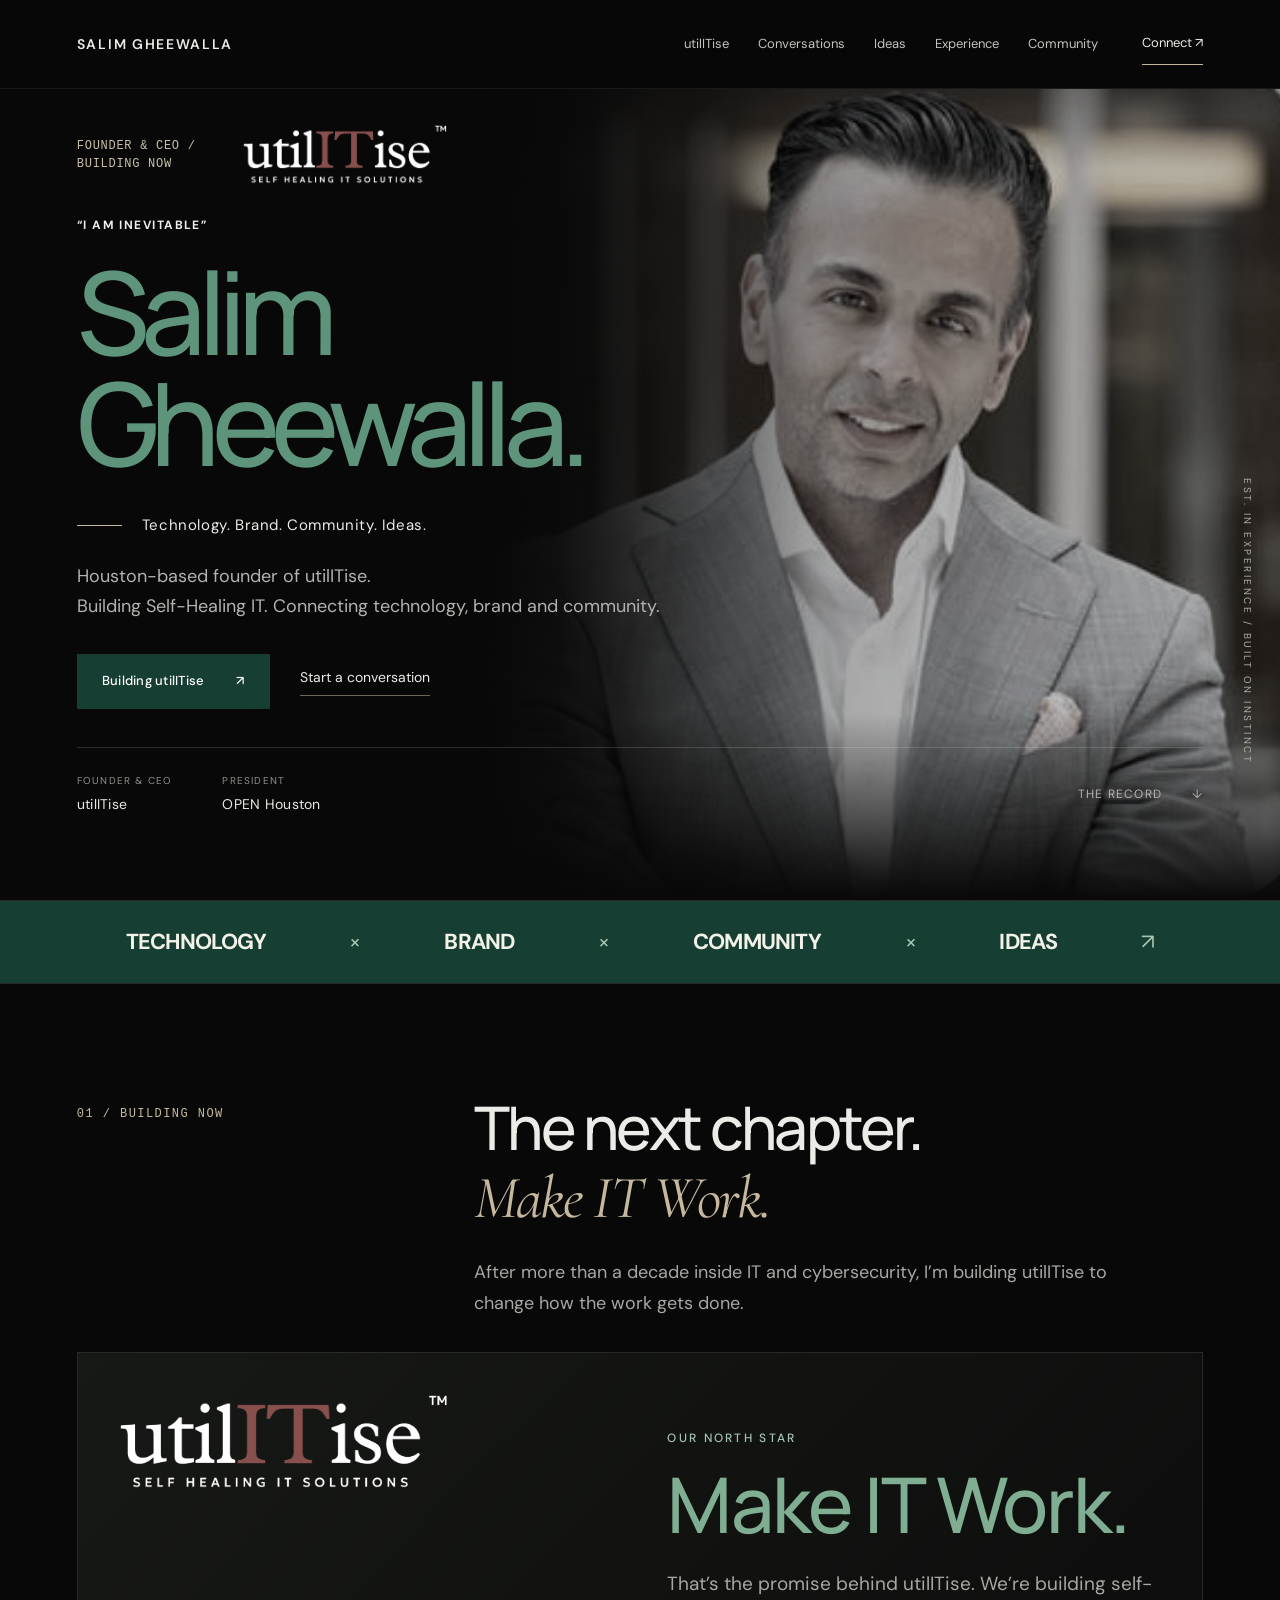
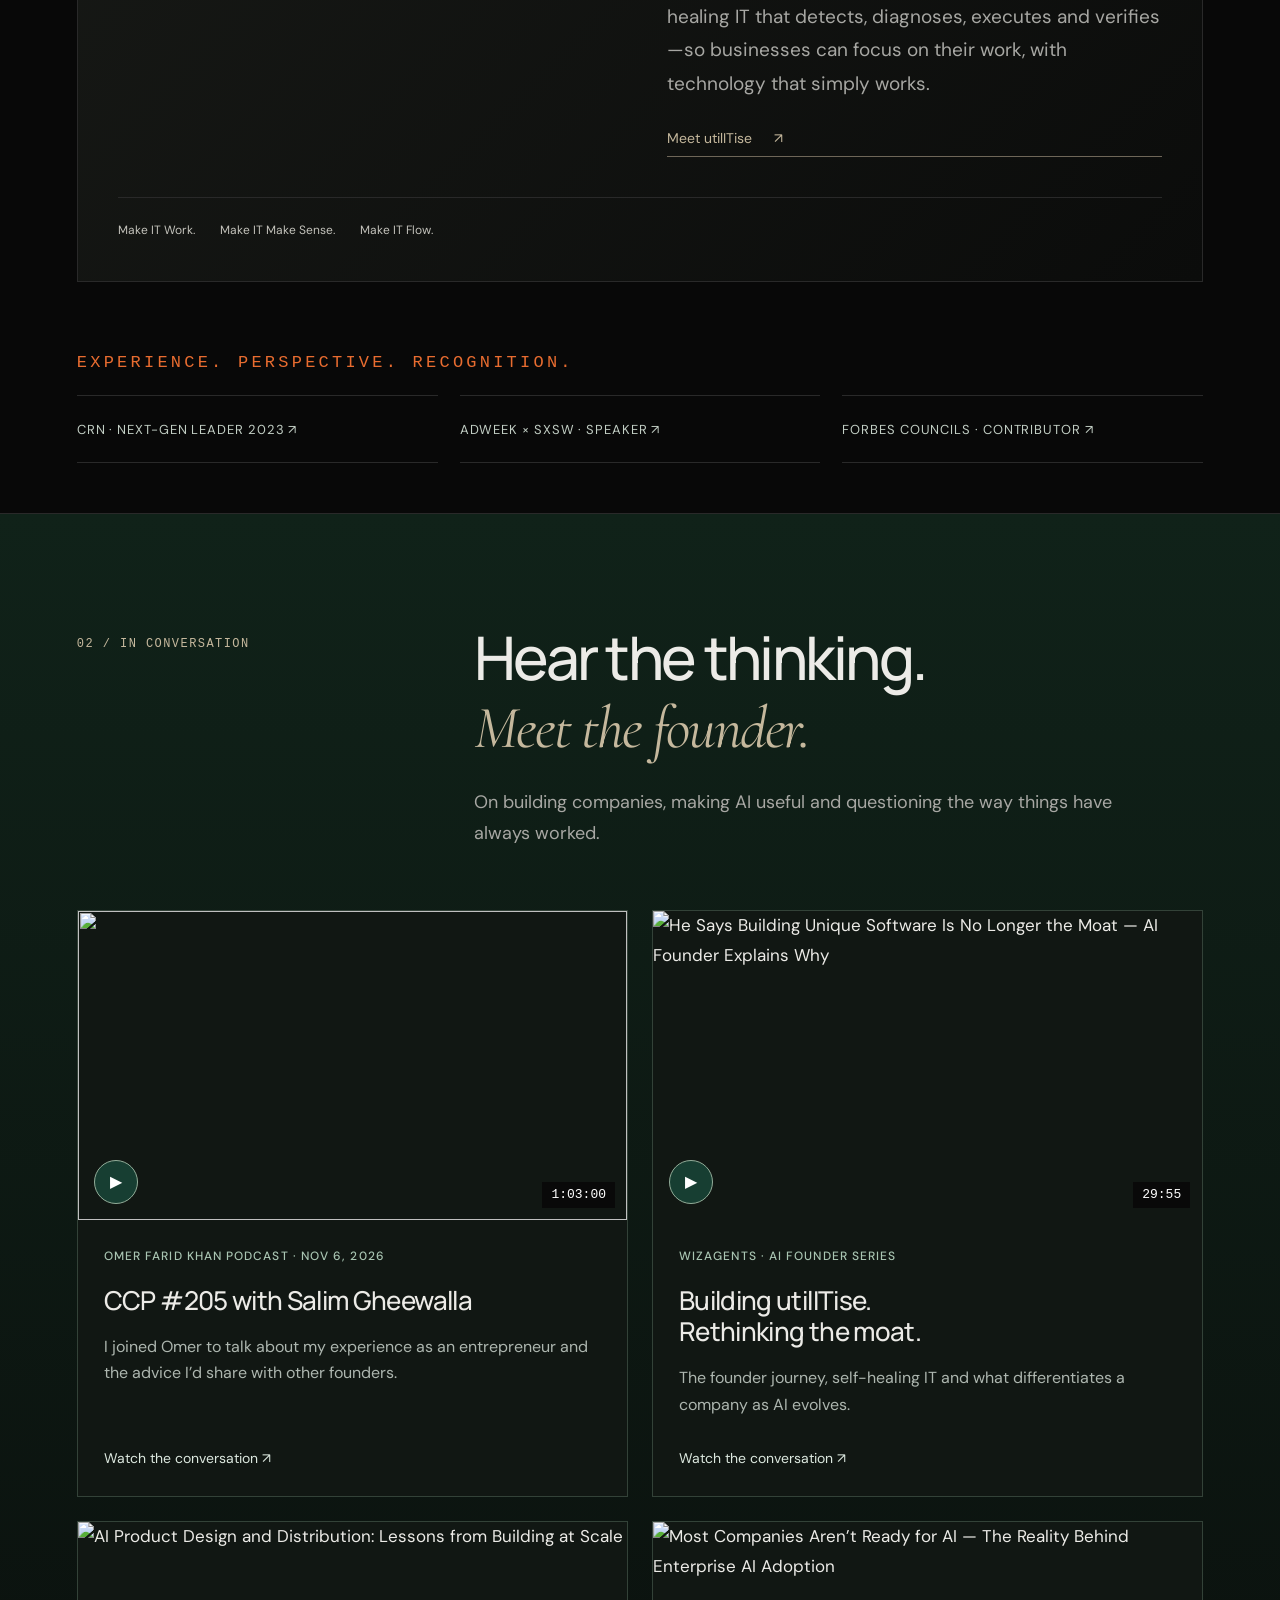
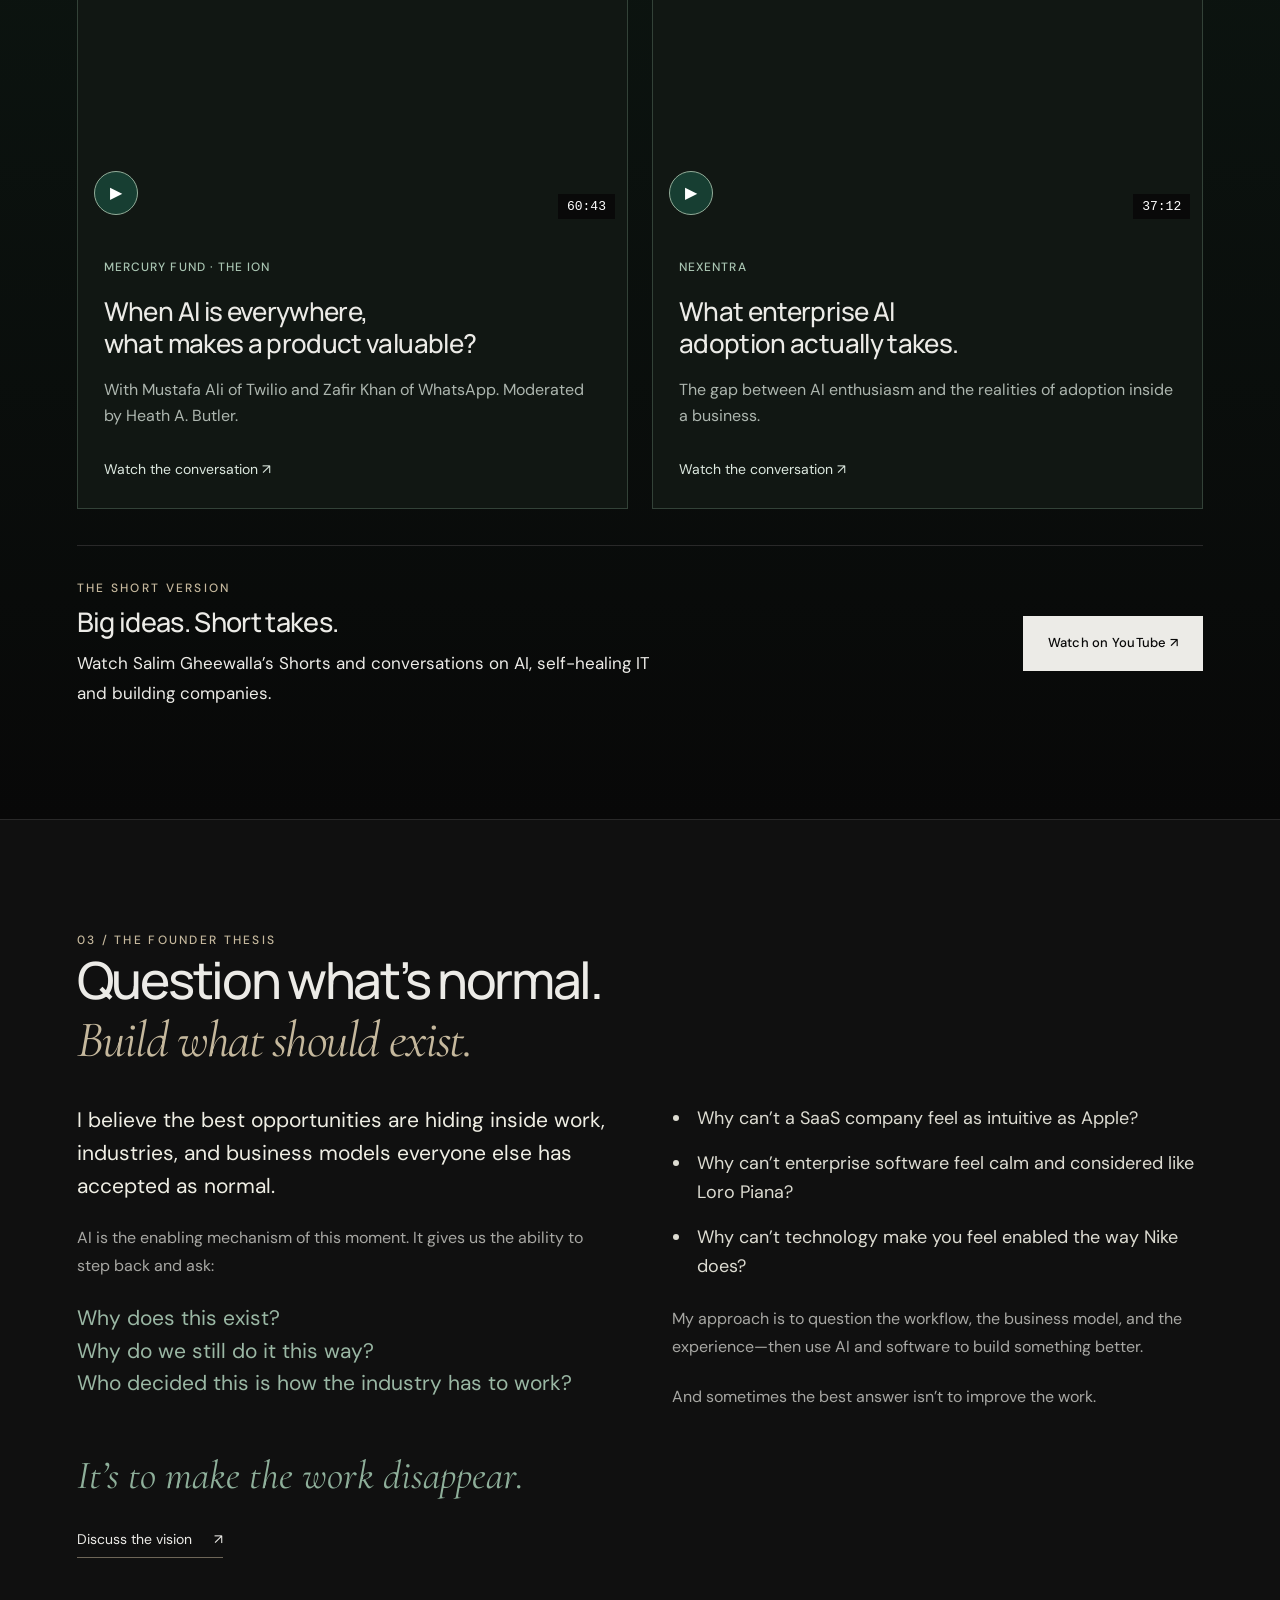
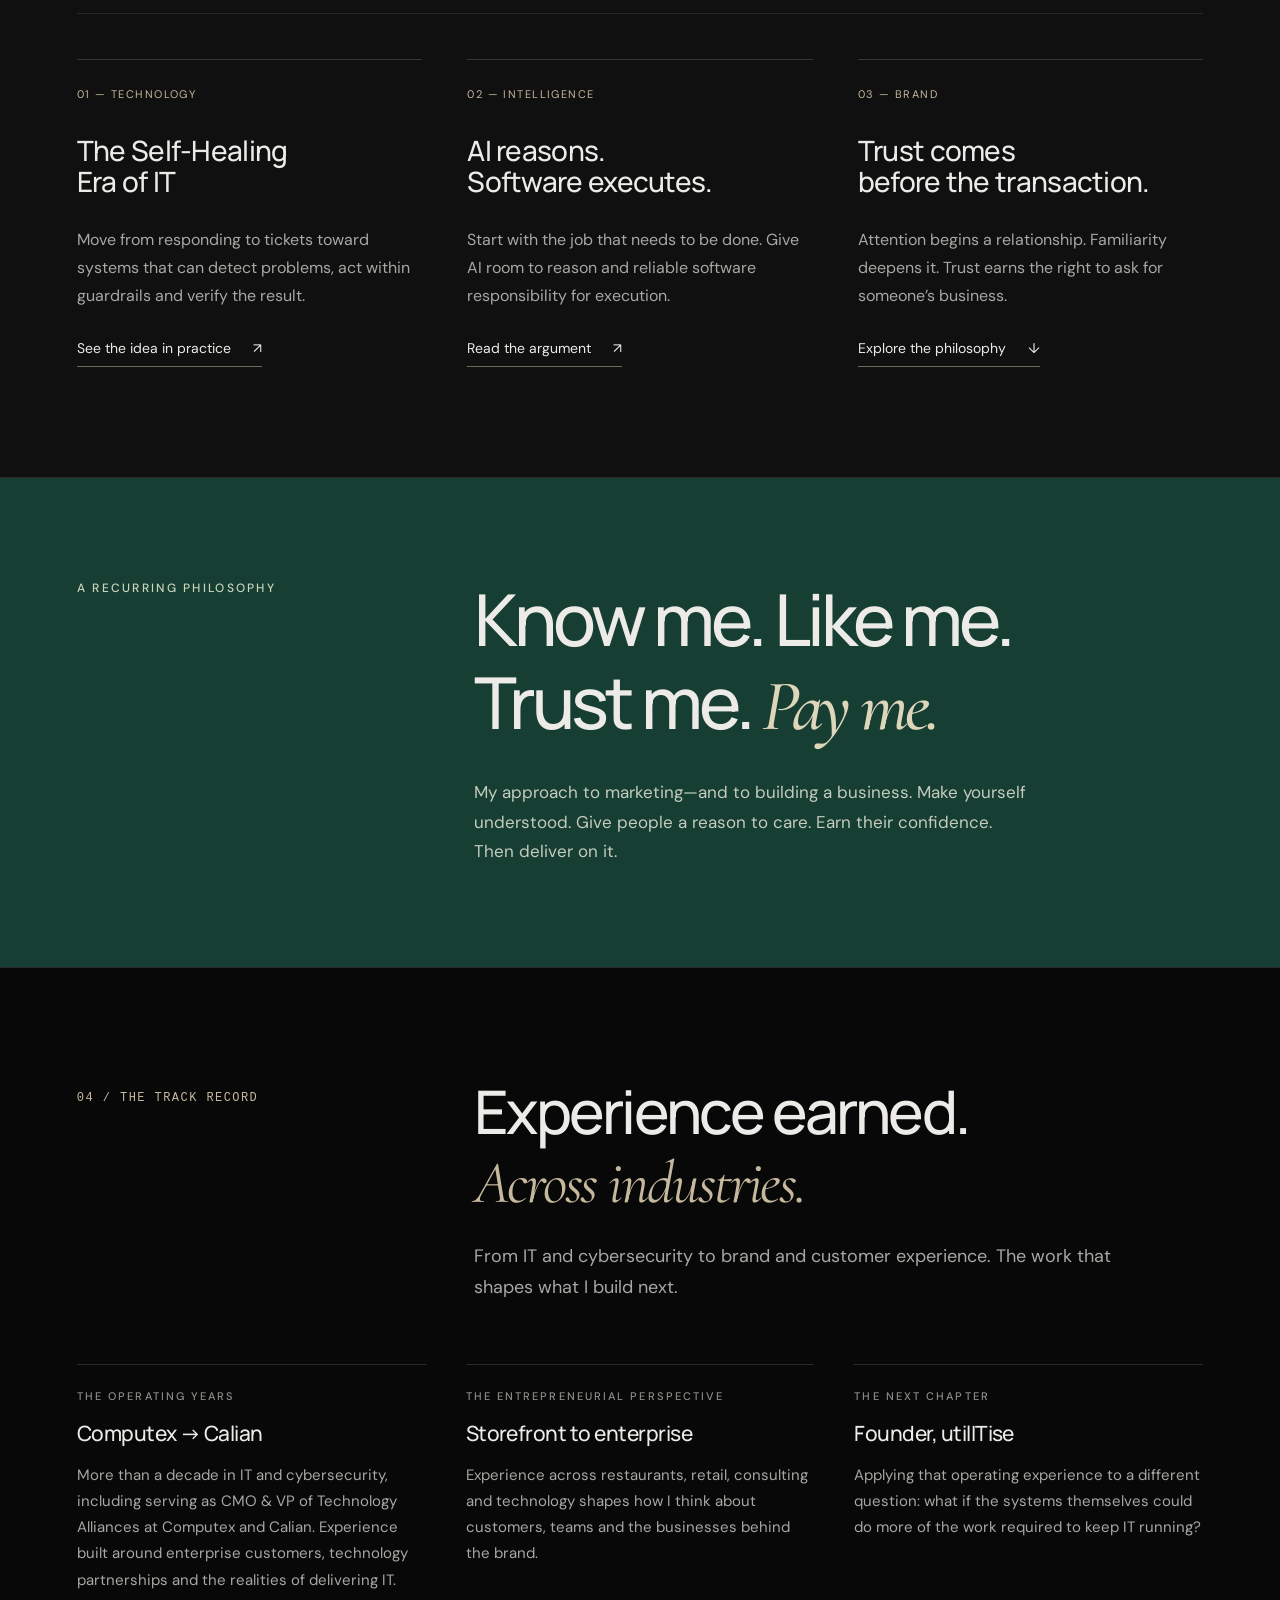
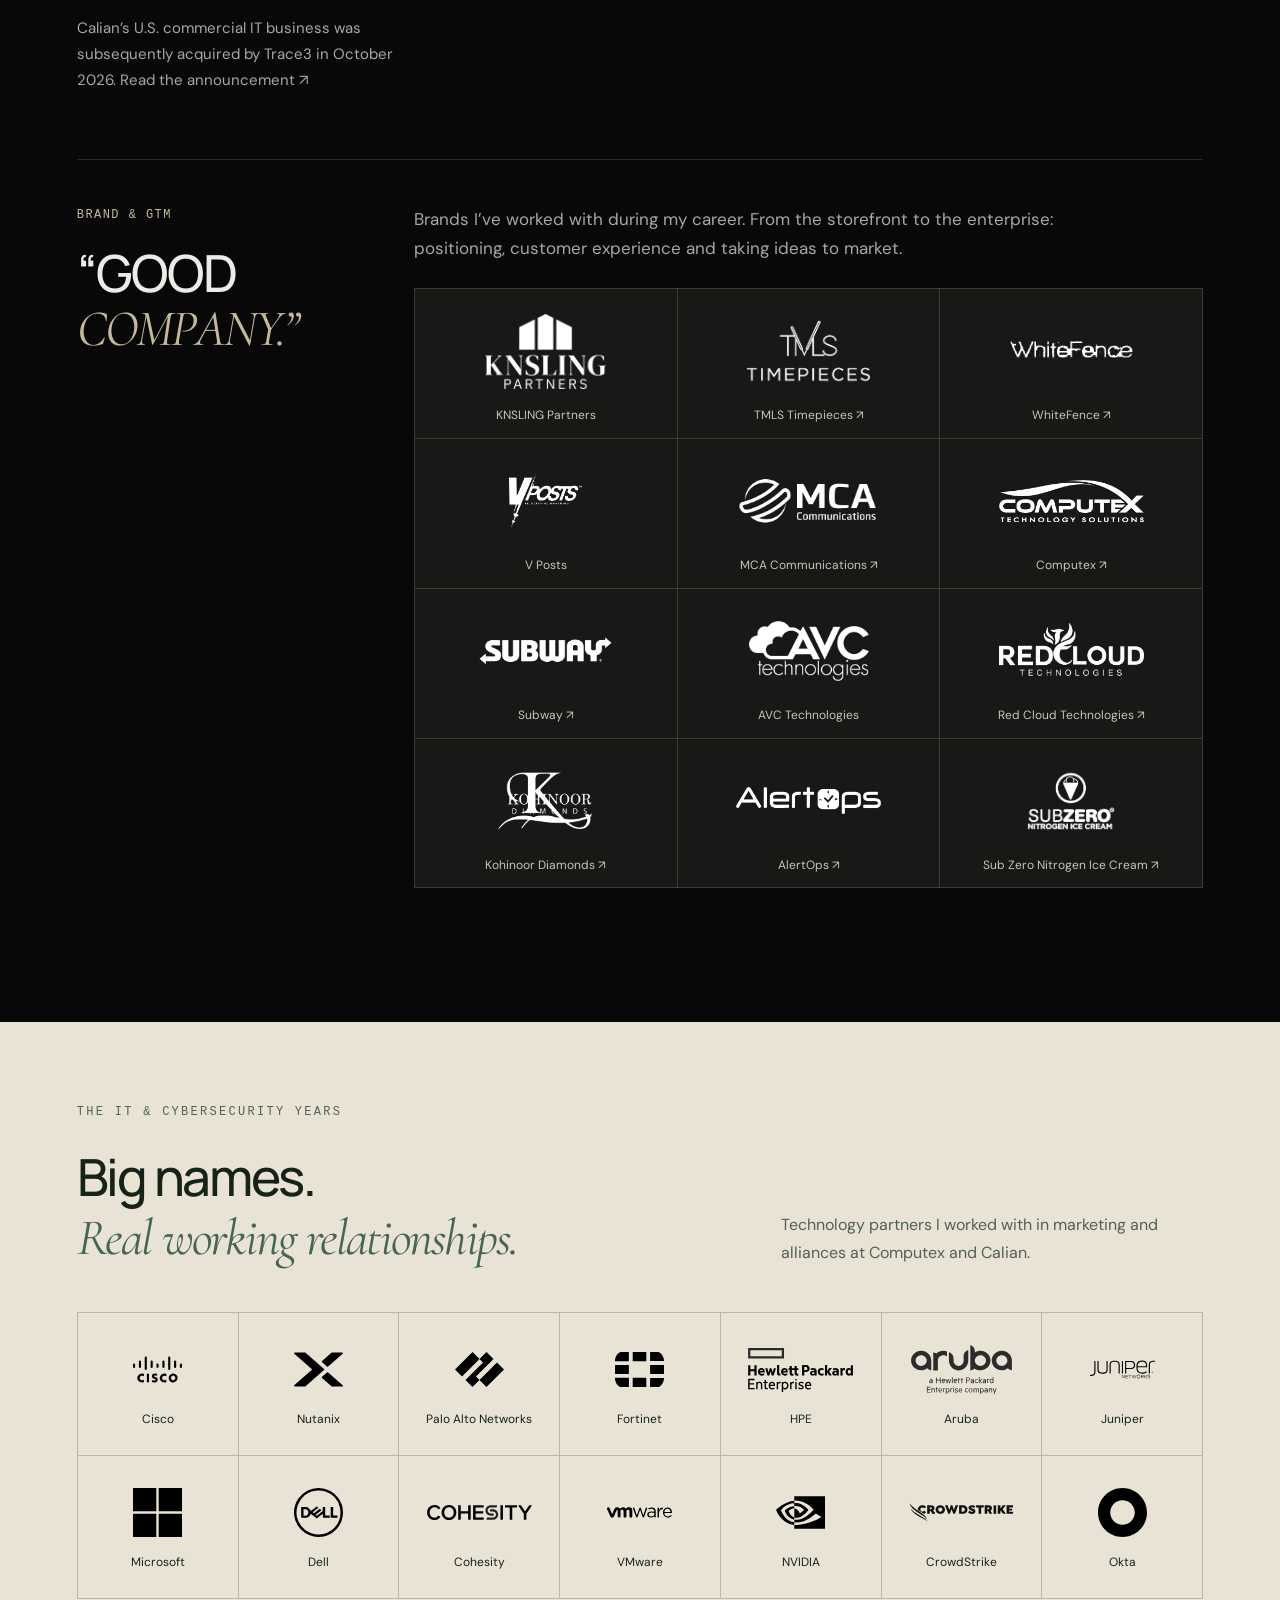
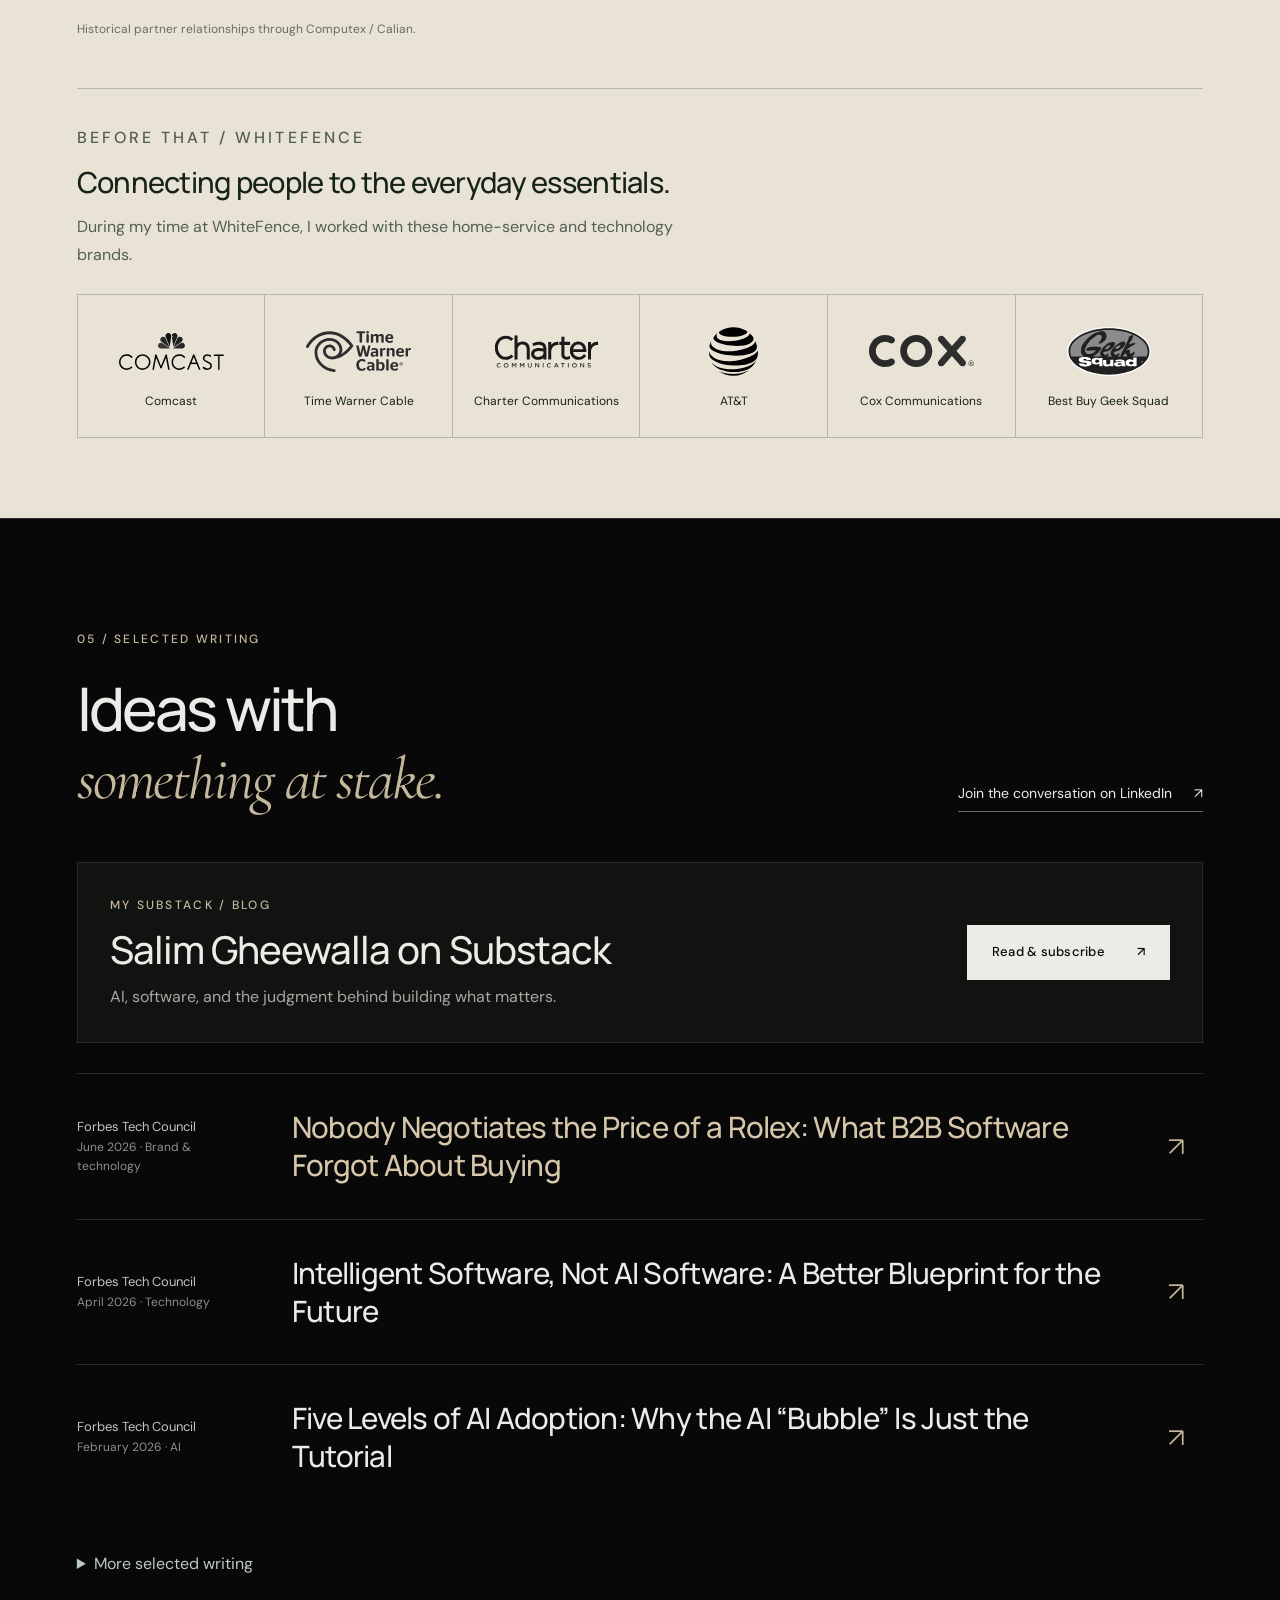
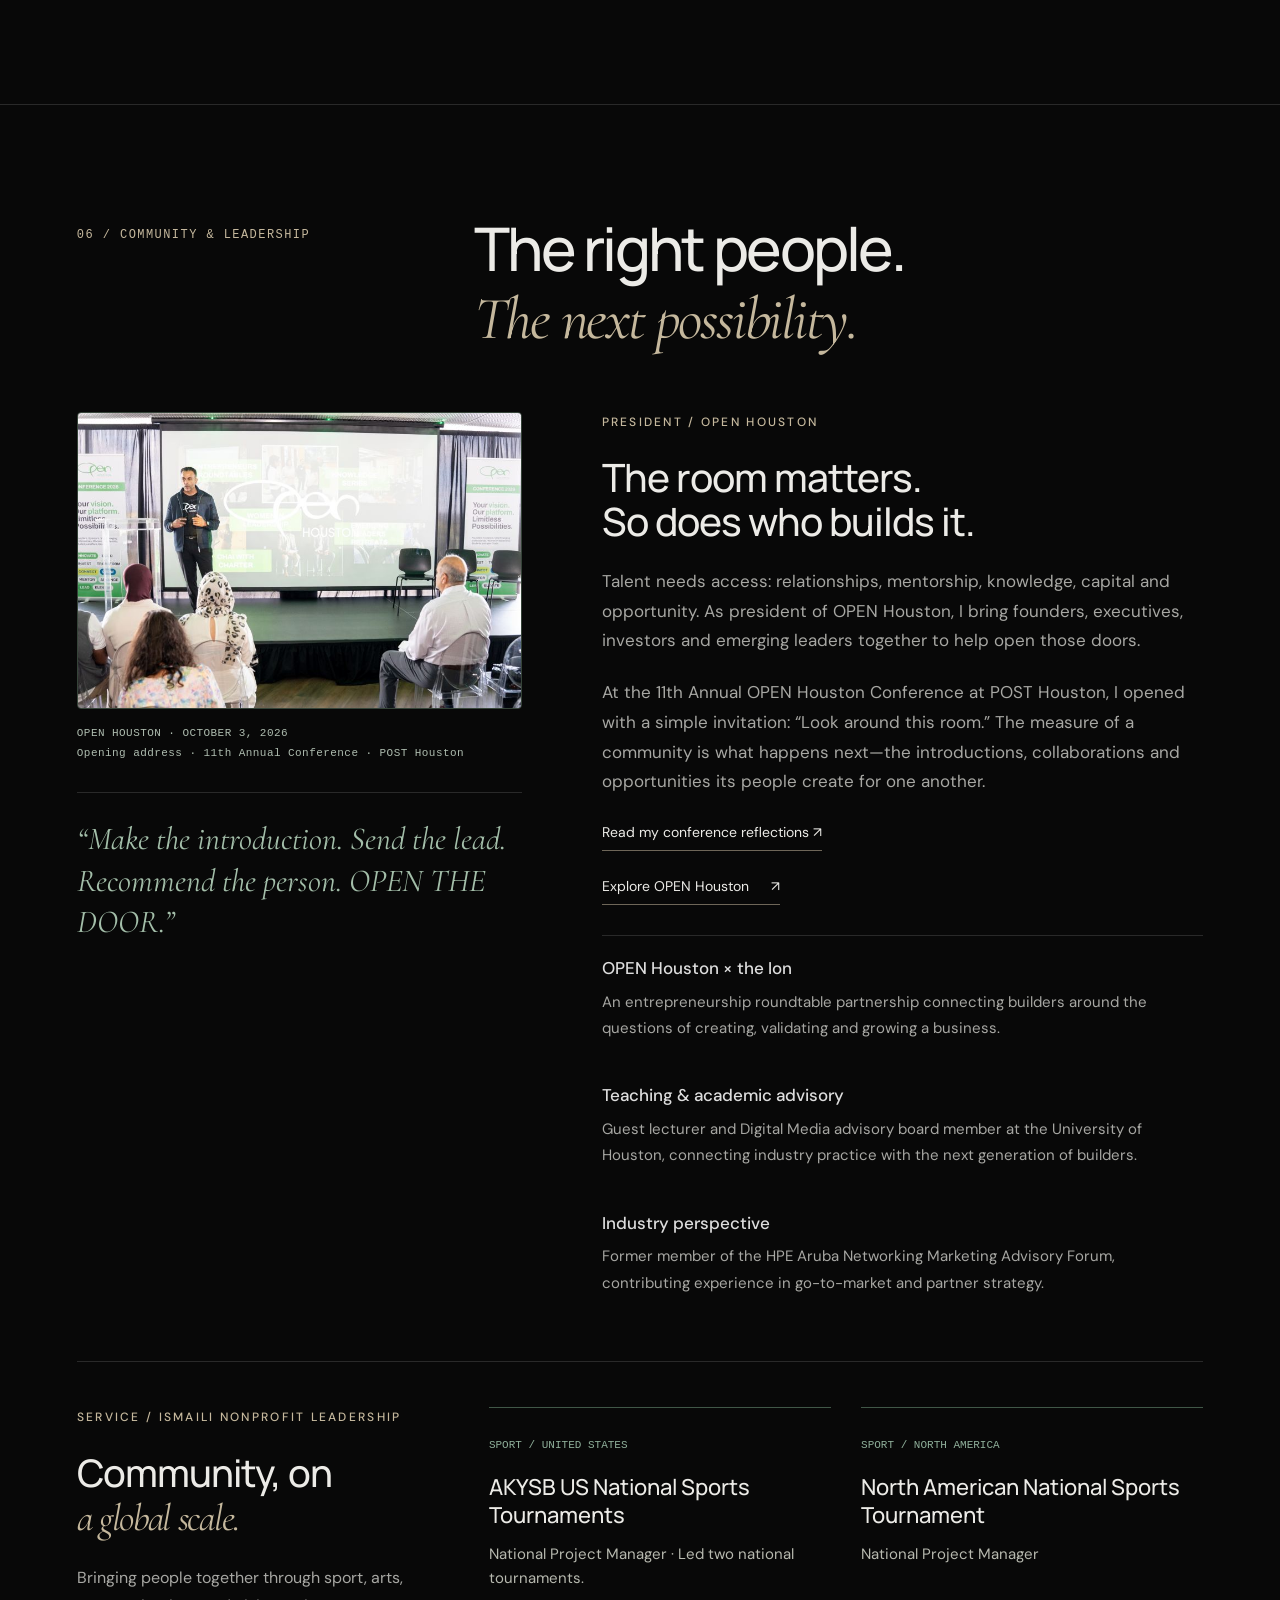
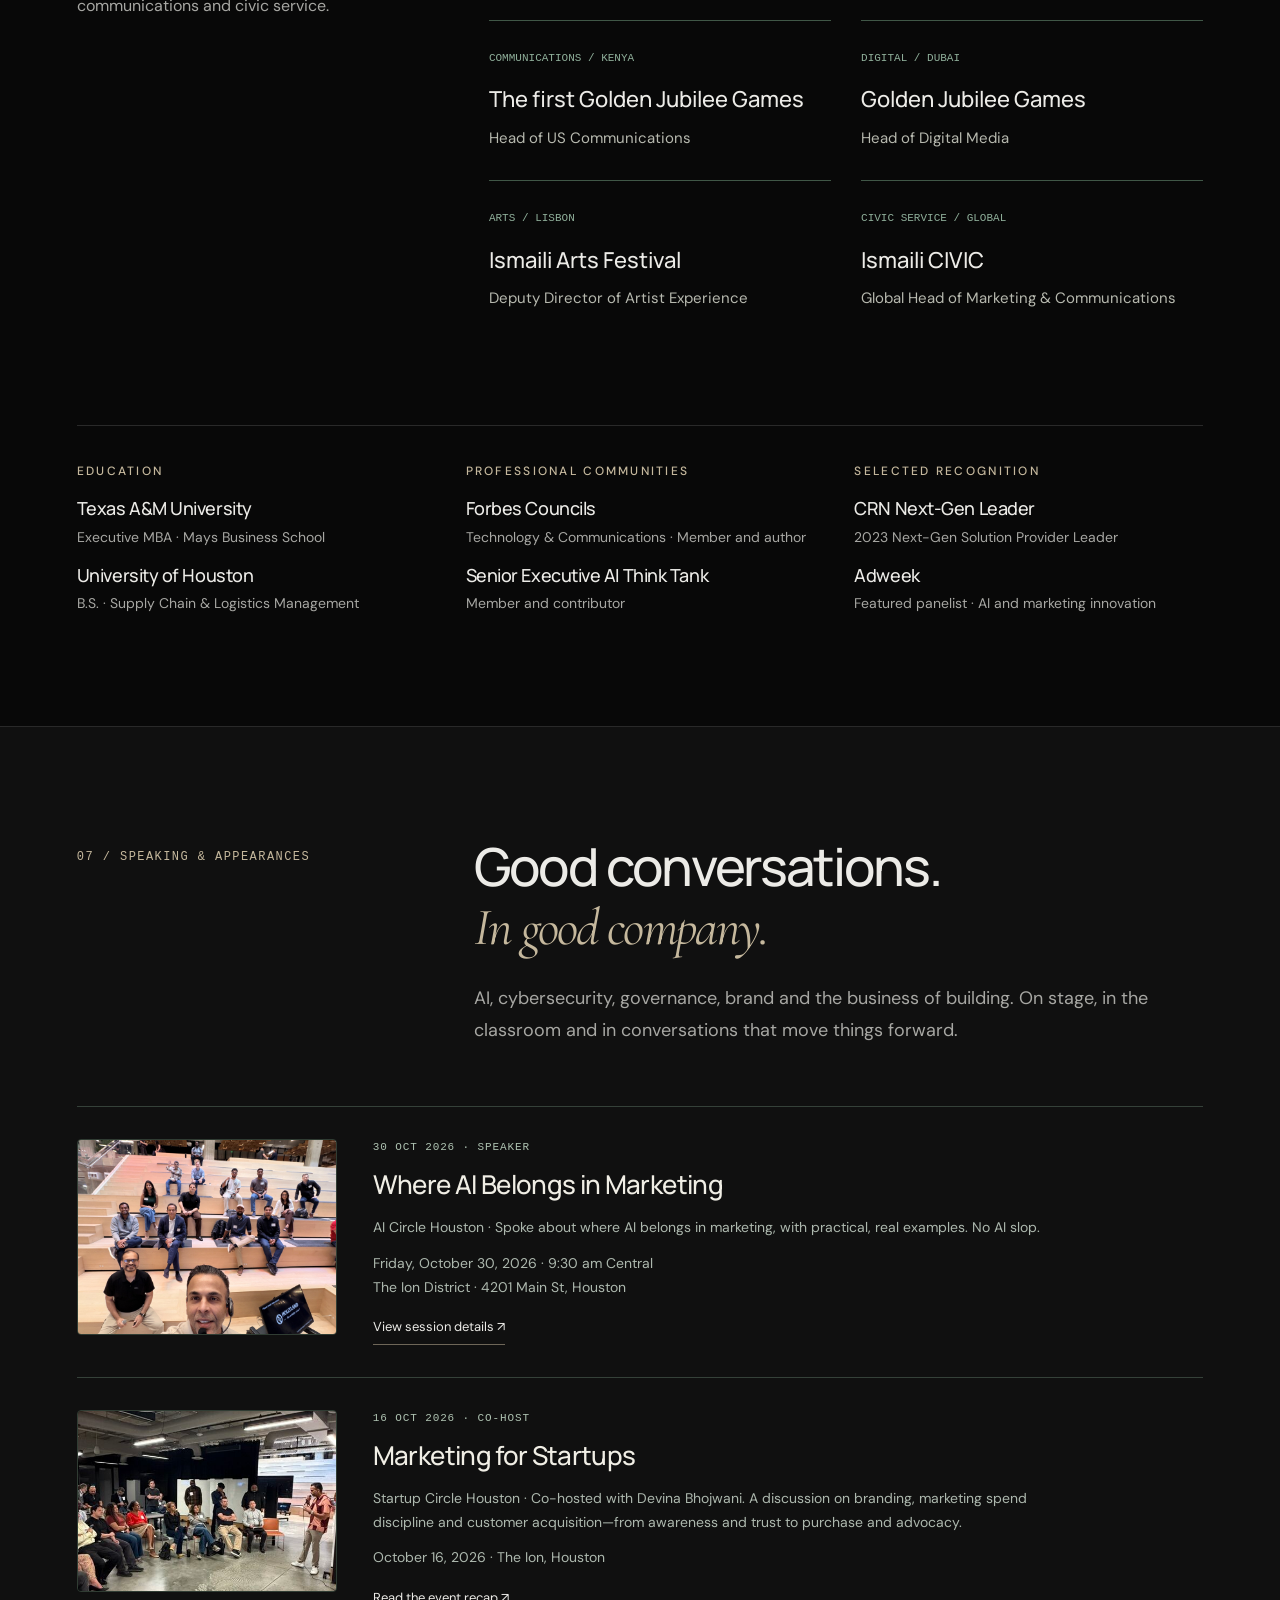
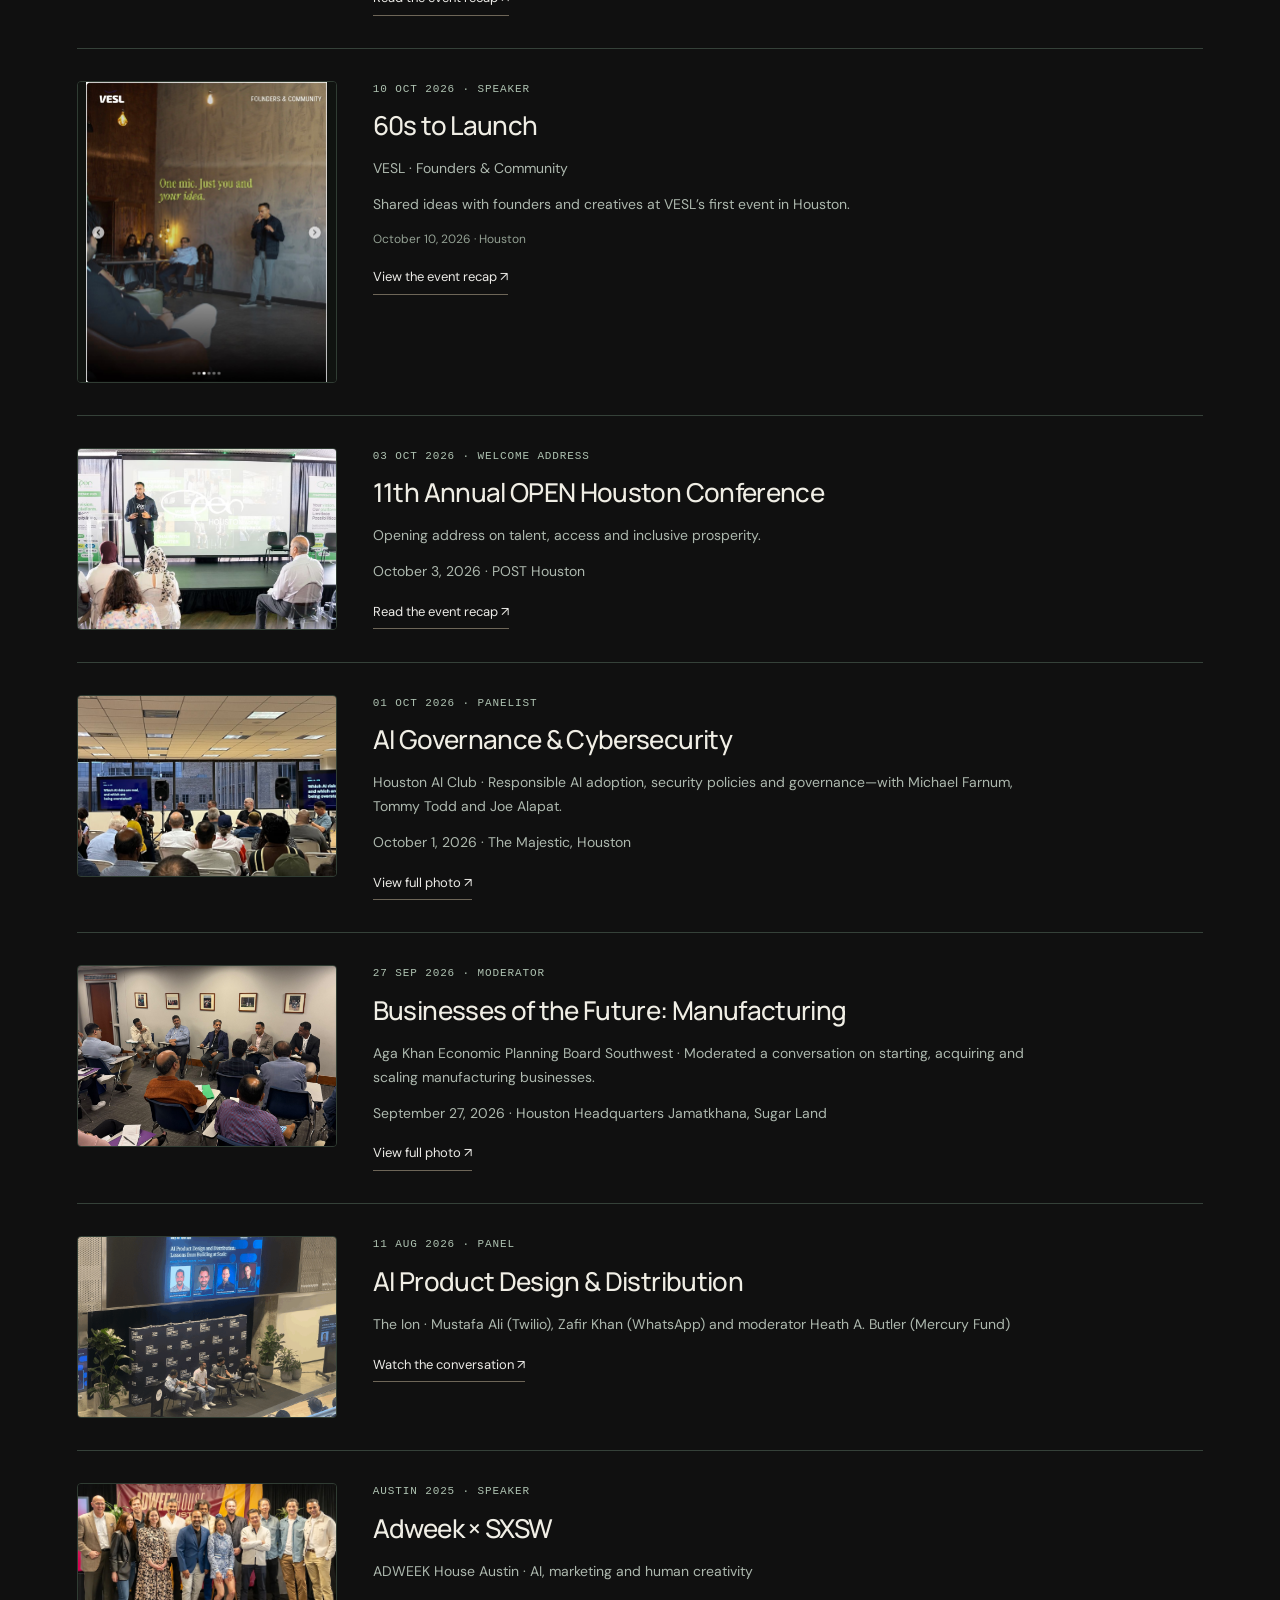
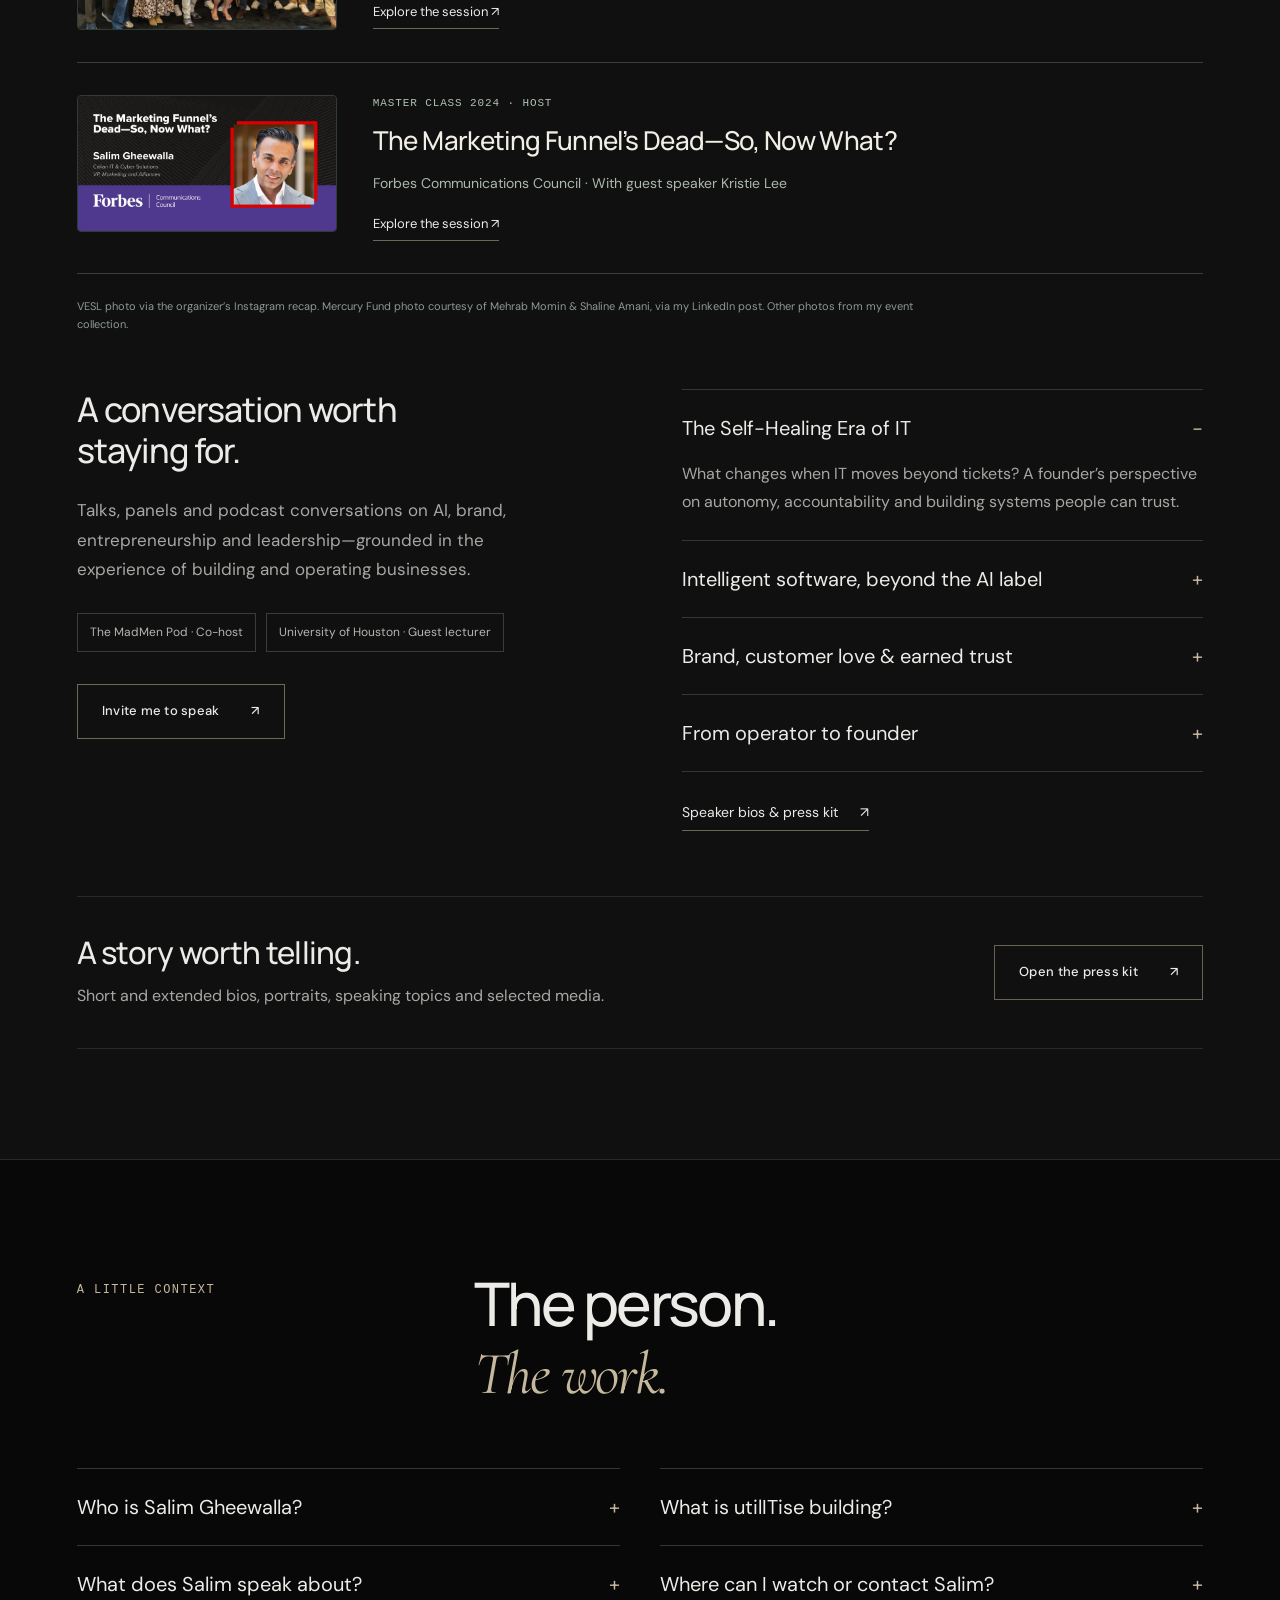
==== commit b114dd64: "Feature Salim's appearance on CCP episode 205" ====
--- a/index.html
+++ b/index.html
@@ -1,10 +1,10 @@
 <!DOCTYPE html>
 
-<html lang="en"><head><meta charset="utf-8"/><meta content="width=device-width,initial-scale=1" name="viewport"/><title>Salim Gheewalla | Founder &amp; CEO, utilITise</title><meta content="Salim Gheewalla: founder and CEO of utilITise, president of OPEN Houston, technologist, marketer and speaker. Technology, brand, community and ideas." name="description"/><meta content="#080808" name="theme-color"/><meta content="Salim Gheewalla | Founder &amp; CEO, utilITise" property="og:title"/><meta content="Building companies, brands and communities. Making complicated things easier to understand, experience and trust." property="og:description"/><meta content="website" property="og:type"/><link href="favicon.svg" rel="icon" type="image/svg+xml"/><link href="https://fonts.googleapis.com" rel="preconnect"/><link crossorigin="" href="https://fonts.gstatic.com" rel="preconnect"/><link href="https://fonts.googleapis.com/css2?family=Cormorant+Garamond:ital,wght@1,400;1,500&amp;family=DM+Sans:wght@400;450;500;600;700&amp;family=Manrope:wght@400;500;600;700;800&amp;display=swap" rel="stylesheet"/><link href="styles.css?v=20261027-appearances" rel="stylesheet"/><script defer="" src="app.js"></script><link href="https://gheewalla.org/" rel="canonical"/><meta content="https://gheewalla.org/" property="og:url"/><meta content="Salim Gheewalla" name="author"/><script type="application/ld+json">{"@context":"https://schema.org","@graph":[{"@type":"Person","@id":"https://gheewalla.org/#salim-gheewalla","name":"Salim Gheewalla","url":"https://gheewalla.org/","image":"https://gheewalla.org/assets/salim-portrait-web.jpg","description":"Houston-based founder, technologist, marketer and community builder. Founder and CEO of utilITise and president of OPEN Houston.","jobTitle":"Founder and CEO","worksFor":{"@type":"Organization","name":"utilITise","url":"https://utilitise.com/"},"affiliation":{"@type":"Organization","name":"OPEN Houston","url":"https://openhouston.org/"},"alumniOf":[{"@type":"CollegeOrUniversity","name":"Texas A&M University"},{"@type":"CollegeOrUniversity","name":"University of Houston"}],"sameAs":["https://www.linkedin.com/in/iamsalim/","https://www.instagram.com/iamsalimg/","https://x.com/iamsalimg","https://councils.forbes.com/profile/Salim-Gheewalla-Founder-CEO-utilITise-%7C-Building-Self-Healing-IT-utilITise/5eeb0ff0-c485-41fe-937b-3cf58fae5410","https://www.youtube.com/@SalimG_IT","https://selfhealingit.substack.com/"],"knowsAbout":["Self-Healing IT","Artificial Intelligence","Brand Strategy","Go-to-Market Strategy","Technology Partnerships","Entrepreneurship","Cybersecurity","AI Governance","IT Operations"]},{"@type":"ProfilePage","@id":"https://gheewalla.org/#page","url":"https://gheewalla.org/","name":"Salim Gheewalla","mainEntity":{"@id":"https://gheewalla.org/#salim-gheewalla"},"dateModified":"2026-11-02","inLanguage":"en-US","isPartOf":{"@id":"https://gheewalla.org/#website"}},{"@type":"WebSite","@id":"https://gheewalla.org/#website","url":"https://gheewalla.org/","name":"Salim Gheewalla","publisher":{"@id":"https://gheewalla.org/#salim-gheewalla"},"inLanguage":"en-US"}]}</script><meta content="https://gheewalla.org/assets/salim-portrait-web.jpg" property="og:image"/><meta content="Salim Gheewalla, founder and CEO of utilITise" property="og:image:alt"/><meta content="summary_large_image" name="twitter:card"/><meta content="@iamsalimg" name="twitter:site"/><meta name="robots" content="index,follow,max-image-preview:large"/><meta name="twitter:creator" content="@iamsalimg"/></head><body>
+<html lang="en"><head><meta charset="utf-8"/><meta content="width=device-width,initial-scale=1" name="viewport"/><title>Salim Gheewalla | Founder &amp; CEO, utilITise</title><meta content="Salim Gheewalla: founder and CEO of utilITise, president of OPEN Houston, technologist, marketer and speaker. Technology, brand, community and ideas." name="description"/><meta content="#080808" name="theme-color"/><meta content="Salim Gheewalla | Founder &amp; CEO, utilITise" property="og:title"/><meta content="Building companies, brands and communities. Making complicated things easier to understand, experience and trust." property="og:description"/><meta content="website" property="og:type"/><link href="favicon.svg" rel="icon" type="image/svg+xml"/><link href="https://fonts.googleapis.com" rel="preconnect"/><link crossorigin="" href="https://fonts.gstatic.com" rel="preconnect"/><link href="https://fonts.googleapis.com/css2?family=Cormorant+Garamond:ital,wght@1,400;1,500&amp;family=DM+Sans:wght@400;450;500;600;700&amp;family=Manrope:wght@400;500;600;700;800&amp;display=swap" rel="stylesheet"/><link href="styles.css?v=20261027-appearances" rel="stylesheet"/><script defer="" src="app.js"></script><link href="https://gheewalla.org/" rel="canonical"/><meta content="https://gheewalla.org/" property="og:url"/><meta content="Salim Gheewalla" name="author"/><script type="application/ld+json">{"@context":"https://schema.org","@graph":[{"@type":"Person","@id":"https://gheewalla.org/#salim-gheewalla","name":"Salim Gheewalla","url":"https://gheewalla.org/","image":"https://gheewalla.org/assets/salim-portrait-web.jpg","description":"Houston-based founder, technologist, marketer and community builder. Founder and CEO of utilITise and president of OPEN Houston.","jobTitle":"Founder and CEO","worksFor":{"@type":"Organization","name":"utilITise","url":"https://utilitise.com/"},"affiliation":{"@type":"Organization","name":"OPEN Houston","url":"https://openhouston.org/"},"alumniOf":[{"@type":"CollegeOrUniversity","name":"Texas A&M University"},{"@type":"CollegeOrUniversity","name":"University of Houston"}],"sameAs":["https://www.linkedin.com/in/iamsalim/","https://www.instagram.com/iamsalimg/","https://x.com/iamsalimg","https://councils.forbes.com/profile/Salim-Gheewalla-Founder-CEO-utilITise-%7C-Building-Self-Healing-IT-utilITise/5eeb0ff0-c485-41fe-937b-3cf58fae5410","https://www.youtube.com/@SalimG_IT","https://selfhealingit.substack.com/"],"knowsAbout":["Self-Healing IT","Artificial Intelligence","Brand Strategy","Go-to-Market Strategy","Technology Partnerships","Entrepreneurship","Cybersecurity","AI Governance","IT Operations"]},{"@type":"ProfilePage","@id":"https://gheewalla.org/#page","url":"https://gheewalla.org/","name":"Salim Gheewalla","mainEntity":{"@id":"https://gheewalla.org/#salim-gheewalla"},"dateModified":"2026-11-06","inLanguage":"en-US","isPartOf":{"@id":"https://gheewalla.org/#website"}},{"@type":"WebSite","@id":"https://gheewalla.org/#website","url":"https://gheewalla.org/","name":"Salim Gheewalla","publisher":{"@id":"https://gheewalla.org/#salim-gheewalla"},"inLanguage":"en-US"}]}</script><meta content="https://gheewalla.org/assets/salim-portrait-web.jpg" property="og:image"/><meta content="Salim Gheewalla, founder and CEO of utilITise" property="og:image:alt"/><meta content="summary_large_image" name="twitter:card"/><meta content="@iamsalimg" name="twitter:site"/><meta name="robots" content="index,follow,max-image-preview:large"/><meta name="twitter:creator" content="@iamsalimg"/></head><body>
 <a class="skip" href="#main">Skip to content</a><header class="site-header"><div class="wrap header-inner"><a aria-label="Salim Gheewalla home" class="brand" href="index.html">SALIM GHEEWALLA</a><button aria-controls="navigation" aria-expanded="false" class="menu">Menu</button><nav aria-label="Main navigation" class="nav" id="navigation"><a href="#build">utilITise</a><a href="#conversations">Conversations</a><a href="#ideas">Ideas</a><a href="#track-record">Experience</a><a href="#community">Community</a><a class="nav-contact" href="#contact">Connect ↗</a></nav></div></header>
 <main id="main"><section class="hero"><div class="hero-image"><img alt="Salim Gheewalla wearing a grey suit" fetchpriority="high" height="363" src="assets/salim-hero-headshot-20261020.jpg" width="363"/></div><div class="hero-shade"></div><div class="wrap hero-stage"><a class="founder-lockup" href="https://utilitise.com" rel="noopener" target="_blank"><span>FOUNDER &amp; CEO / BUILDING NOW</span><img alt="utilITise — Self Healing IT Solutions" height="1030" src="assets/brands/utilitise-white.png" width="3448"/></a><p class="eyebrow hero-eyebrow">“I am Inevitable”</p><h1>Salim<br/>Gheewalla<span>.</span></h1><div class="hero-line"><span></span><p>Technology. Brand. Community. Ideas.</p></div><p class="hero-copy">Houston-based founder of utilITise.<br/>Building Self-Healing IT. Connecting technology, brand and community.</p><div class="hero-actions"><a class="button" href="#build">Building utilITise <span aria-hidden="true">↗</span></a><a class="text-link" href="#contact">Start a conversation</a></div><div class="hero-bottom"><span>FOUNDER &amp; CEO <strong>utilITise</strong></span><span>PRESIDENT <strong>OPEN Houston</strong></span><a href="#record">THE RECORD <span aria-hidden="true">↓</span></a></div></div><span aria-hidden="true" class="hero-side">EST. IN EXPERIENCE / BUILT ON INSTINCT</span></section><div aria-label="Technology, brand, community and ideas" class="editorial-tape"><span>TECHNOLOGY</span><b>×</b><span>BRAND</span><b>×</b><span>COMMUNITY</span><b>×</b><span>IDEAS</span><b>↗</b></div>
 <section class="section founder-first" id="build"><div class="wrap"><div class="section-heading"><p class="eyebrow">01 / Building now</p><div><h2>The next chapter.<br/><em>Make IT Work.</em></h2><p>After more than a decade inside IT and cybersecurity, I’m building utilITise to change how the work gets done.</p></div></div><div class="build-grid"><article class="build-main"><a class="company-logo" href="https://utilitise.com" rel="noopener" target="_blank"><img alt="utilITise — Self Healing IT Solutions" loading="lazy" src="assets/brands/utilitise-white.png"/></a><p class="eyebrow north-star">OUR NORTH STAR</p><h3>Make IT Work.</h3><p>That’s the promise behind utilITise. We’re building self-healing IT that detects, diagnoses, executes and verifies—so businesses can focus on their work, with technology that simply works.</p><a class="text-link" href="https://utilitise.com" rel="noopener" target="_blank">Meet utilITise <span aria-hidden="true">↗</span></a><div class="principle"><span>Make IT Work.</span><span>Make IT Make Sense.</span><span>Make IT Flow.</span></div></article></div></div></section>
-<section class="proof credibility-strip" id="record"><div class="wrap"><div class="proof-intro"><p class="eyebrow">Experience. Perspective. Recognition.</p></div><div class="proof-grid"><a href="https://www.crn.com/news/channel-news/2023-next-gen-solution-provider-leaders" rel="noopener" target="_blank"><span class="source-label">CRN · NEXT-GEN LEADER 2023 ↗</span></a><a href="https://event.adweek.com/awh_austin_2025/7621825" rel="noopener" target="_blank"><span class="source-label">ADWEEK × SXSW · SPEAKER ↗</span></a><a href="https://www.forbes.com/councils/forbestechcouncil/people/salimgheewalla/" rel="noopener" target="_blank"><span class="source-label">FORBES COUNCILS · CONTRIBUTOR ↗</span></a></div></div></section><section class="section conversations" id="conversations"><div class="wrap"><div class="section-heading"><p class="eyebrow">02 / In conversation</p><div><h2>Hear the thinking.<br/><em>Meet the founder.</em></h2><p>On building companies, making AI useful and questioning the way things have always worked.</p></div></div><p class="swipe-hint">Three conversations. Swipe to explore →</p><div class="conversation-grid"><a aria-label="Watch He Says Building Unique Software Is No Longer the Moat — AI Founder Explains Why on YouTube" class="conversation-card" href="https://www.youtube.com/watch?v=irdn9ZkdqPA" rel="noopener" target="_blank"><div class="conversation-image"><img alt="He Says Building Unique Software Is No Longer the Moat — AI Founder Explains Why" height="720" loading="lazy" src="https://i.ytimg.com/vi/irdn9ZkdqPA/maxresdefault.jpg" width="1280"/><span aria-hidden="true" class="play-symbol">▶</span><span class="runtime">29:55</span></div><div class="conversation-copy"><p class="eyebrow">WizAgents · AI Founder Series</p><h3>Building utilITise.<br/>Rethinking the moat.</h3><p>The founder journey, self-healing IT and what differentiates a company as AI evolves.</p><span class="watch-link">Watch the conversation ↗</span></div></a><a aria-label="Watch AI Product Design and Distribution: Lessons from Building at Scale on YouTube" class="conversation-card" href="https://www.youtube.com/watch?v=wkBtVvXD3WU" id="mercury-fund-panel" rel="noopener" target="_blank"><div class="conversation-image"><img alt="AI Product Design and Distribution: Lessons from Building at Scale" height="720" loading="lazy" src="https://i.ytimg.com/vi/wkBtVvXD3WU/maxresdefault.jpg" width="1280"/><span aria-hidden="true" class="play-symbol">▶</span><span class="runtime">60:43</span></div><div class="conversation-copy"><p class="eyebrow">Mercury Fund · The Ion</p><h3>When AI is everywhere,<br/>what makes a product valuable?</h3><p>With Mustafa Ali of Twilio and Zafir Khan of WhatsApp. Moderated by Heath A. Butler.</p><span class="watch-link">Watch the conversation ↗</span></div></a><a aria-label="Watch Most Companies Aren’t Ready for AI — The Reality Behind Enterprise AI Adoption on YouTube" class="conversation-card" href="https://www.youtube.com/watch?v=AhSYVZRdfeo" rel="noopener" target="_blank"><div class="conversation-image"><img alt="Most Companies Aren’t Ready for AI — The Reality Behind Enterprise AI Adoption" height="720" loading="lazy" src="https://i.ytimg.com/vi/AhSYVZRdfeo/maxresdefault.jpg" width="1280"/><span aria-hidden="true" class="play-symbol">▶</span><span class="runtime">37:12</span></div><div class="conversation-copy"><p class="eyebrow">Nexentra</p><h3>What enterprise AI<br/>adoption actually takes.</h3><p>The gap between AI enthusiasm and the realities of adoption inside a business.</p><span class="watch-link">Watch the conversation ↗</span></div></a></div><div class="channel-follow"><div><p class="eyebrow">THE SHORT VERSION</p><h3>Big ideas. Short takes.</h3><p>Watch Salim Gheewalla’s Shorts and conversations on AI, self-healing IT and building companies.</p></div><a class="button" href="https://www.youtube.com/@SalimG_IT" target="_blank" rel="me noopener">Watch on YouTube ↗</a></div></div></section><section class="section ideas" id="ideas"><div class="wrap"><article class="build-side founder-thesis" id="thesis"><p class="eyebrow">03 / The founder thesis</p><h2>Question what’s normal.<br/><em>Build what should exist.</em></h2><div class="thesis-body"><div><p class="thesis-lead">I believe the best opportunities are hiding inside work, industries, and business models everyone else has accepted as normal.</p><p>AI is the enabling mechanism of this moment. It gives us the ability to step back and ask:</p><p class="thesis-questions">Why does this exist?<br/>Why do we still do it this way?<br/>Who decided this is how the industry has to work?</p></div><div><ul class="thesis-examples"><li>Why can’t a SaaS company feel as intuitive as Apple?</li><li>Why can’t enterprise software feel calm and considered like Loro Piana?</li><li>Why can’t technology make you feel enabled the way Nike does?</li></ul><p>My approach is to question the workflow, the business model, and the experience—then use AI and software to build something better.</p><p>And sometimes the best answer isn’t to improve the work.</p></div></div><p class="thesis-finish">It’s to make the work disappear.</p><a class="text-link" href="mailto:salim@utilitise.com?subject=utilITise%20%E2%80%94%20Investor%20conversation">Discuss the vision <span aria-hidden="true">↗</span></a></article><div class="idea-grid"><article class="idea-card"><span class="idea-number">01 — TECHNOLOGY</span><h3>The Self-Healing<br/>Era of IT</h3><p>Move from responding to tickets toward systems that can detect problems, act within guardrails and verify the result.</p><a class="text-link" href="https://utilitise.com" rel="noopener" target="_blank">See the idea in practice <span aria-hidden="true">↗</span></a></article><article class="idea-card"><span class="idea-number">02 — INTELLIGENCE</span><h3>AI reasons.<br/>Software executes.</h3><p>Start with the job that needs to be done. Give AI room to reason and reliable software responsibility for execution.</p><a class="text-link" href="https://www.forbes.com/councils/forbestechcouncil/2026/04/20/intelligent-software-not-ai-software-a-better-blueprint-for-the-future/" rel="noopener" target="_blank">Read the argument <span aria-hidden="true">↗</span></a></article><article class="idea-card"><span class="idea-number">03 — BRAND</span><h3>Trust comes<br/>before the transaction.</h3><p>Attention begins a relationship. Familiarity deepens it. Trust earns the right to ask for someone’s business.</p><a class="text-link" href="#philosophy">Explore the philosophy <span aria-hidden="true">↓</span></a></article></div></div></section><section class="philosophy" id="philosophy"><div class="wrap"><p class="eyebrow">A recurring philosophy</p><div><h2>Know me. Like me.<br/>Trust me. <span>Pay me.</span></h2><p>My approach to marketing—and to building a business. Make yourself understood. Give people a reason to care. Earn their confidence. Then deliver on it.</p></div></div></section><section class="section track-record" id="track-record"><div class="wrap"><div class="section-heading"><p class="eyebrow">04 / The track record</p><div><h2>Experience earned.<br/><em>Across industries.</em></h2><p>From IT and cybersecurity to brand and customer experience. The work that shapes what I build next.</p></div></div><div class="career" id="about"><article><p class="eyebrow">The operating years</p><h3>Computex → Calian</h3><p>More than a decade in IT and cybersecurity, including serving as CMO &amp; VP of Technology Alliances at Computex and Calian. Experience built around enterprise customers, technology partnerships and the realities of delivering IT.</p><p>Calian’s U.S. commercial IT business was subsequently acquired by Trace3 in October 2026. <a href="https://www.globenewswire.com/news-release/2026/10/01/3372748/0/en/calian-completes-sale-of-u-s-commercial-it-business-to-trace3.html" target="_blank" rel="noopener">Read the announcement ↗</a></p></article><article><p class="eyebrow">The entrepreneurial perspective</p><h3>Storefront to enterprise</h3><p>Experience across restaurants, retail, consulting and technology shapes how I think about customers, teams and the businesses behind the brand.</p></article><article><p class="eyebrow">The next chapter</p><h3>Founder, utilITise</h3><p>Applying that operating experience to a different question: what if the systems themselves could do more of the work required to keep IT running?</p></article></div><div class="influence" id="brands"><div><p class="eyebrow">Brand &amp; GTM</p><h3>“GOOD<br/><em>COMPANY.”</em></h3></div><div><p>Brands I’ve worked with during my career. From the storefront to the enterprise: positioning, customer experience and taking ideas to market.</p><div class="brand-grid"><div class="brand-tile"><div><img alt="KNSLING Partners logo" loading="lazy" src="assets/brands/knsling-white.png"/></div><span class="brand-caption">KNSLING Partners</span></div><a class="brand-tile tmls" href="https://tmlstimepieces.com/" rel="noopener" target="_blank"><div><img alt="TMLS Timepieces logo" loading="lazy" src="assets/brands/tmls-white.png"/></div><span class="brand-caption">TMLS Timepieces ↗</span></a><a class="brand-tile" href="https://www.whitefenceshop.com/aboutUs/index" rel="noopener" target="_blank"><div><img alt="WhiteFence logo" loading="lazy" src="assets/brands/whitefence-white.png"/></div><span class="brand-caption">WhiteFence ↗</span></a><div class="brand-tile"><div><img alt="V Posts logo" loading="lazy" src="assets/brands/v-posts.png"/></div><span class="brand-caption">V Posts</span></div><a class="brand-tile" href="https://www.mcacom.com/" rel="noopener" target="_blank"><div><img alt="MCA Communications logo" loading="lazy" src="assets/brands/mca.png"/></div><span class="brand-caption">MCA Communications ↗</span></a><a class="brand-tile" href="https://www.calian.com/" rel="noopener" target="_blank"><div><img alt="Computex logo" loading="lazy" src="assets/brands/computex.png"/></div><span class="brand-caption">Computex ↗</span></a><a class="brand-tile" href="https://www.subway.com/" rel="noopener" target="_blank"><div><img alt="Subway logo" loading="lazy" src="assets/brands/subway.png"/></div><span class="brand-caption">Subway ↗</span></a><div class="brand-tile"><div><img alt="AVC Technologies logo" loading="lazy" src="assets/brands/avct.png"/></div><span class="brand-caption">AVC Technologies</span></div><a class="brand-tile" href="https://redcloud.one/" rel="noopener" target="_blank"><div><img alt="Red Cloud Technologies logo" loading="lazy" src="assets/brands/red-cloud.png"/></div><span class="brand-caption">Red Cloud Technologies ↗</span></a><a class="brand-tile" href="https://kohinoordiamonds.com/" rel="noopener" target="_blank"><div><img alt="Kohinoor Diamonds logo" loading="lazy" src="assets/brands/kohinoor.png"/></div><span class="brand-caption">Kohinoor Diamonds ↗</span></a><a class="brand-tile" href="https://alertops.com/" rel="noopener" target="_blank"><div><img alt="AlertOps logo" loading="lazy" src="assets/brands/alertops.png"/></div><span class="brand-caption">AlertOps ↗</span></a><a class="brand-tile" href="https://subzeroicecream.com/" rel="noopener" target="_blank"><div><img alt="Sub Zero Nitrogen Ice Cream logo" loading="lazy" src="assets/brands/sub-zero.png"/></div><span class="brand-caption">Sub Zero Nitrogen Ice Cream ↗</span></a></div></div></div></div></section><section class="partners-section" id="partners"><div class="wrap"><div class="partner-heading"><div><p class="eyebrow">The IT &amp; Cybersecurity Years</p><h2>Big names.<br/><em>Real working relationships.</em></h2></div><p>Technology partners I worked with in marketing and alliances at Computex and Calian.</p></div><div class="partner-grid" id="partner-grid"><figure class="partner-tile"><img alt="Cisco logo" loading="lazy" src="assets/partners/cisco.svg"/><figcaption>Cisco</figcaption></figure><figure class="partner-tile"><img alt="Nutanix logo" loading="lazy" src="assets/partners/nutanix.svg"/><figcaption>Nutanix</figcaption></figure><figure class="partner-tile"><img alt="Palo Alto Networks logo" loading="lazy" src="assets/partners/paloaltonetworks.svg"/><figcaption>Palo Alto Networks</figcaption></figure><figure class="partner-tile"><img alt="Fortinet logo" loading="lazy" src="assets/partners/fortinet.svg"/><figcaption>Fortinet</figcaption></figure><figure class="partner-tile"><img alt="HPE logo" loading="lazy" src="assets/partners/hewlettpackardenterprise.svg"/><figcaption>HPE</figcaption></figure><figure class="partner-tile"><img alt="Aruba logo" loading="lazy" src="assets/partners/aruba.svg"/><figcaption>Aruba</figcaption></figure><figure class="partner-tile"><img alt="Juniper logo" loading="lazy" src="assets/partners/junipernetworks.svg"/><figcaption>Juniper</figcaption></figure><figure class="partner-tile"><img alt="Microsoft logo" loading="lazy" src="assets/partners/microsoft.svg"/><figcaption>Microsoft</figcaption></figure><figure class="partner-tile"><img alt="Dell logo" loading="lazy" src="assets/partners/dell.svg"/><figcaption>Dell</figcaption></figure><figure class="partner-tile"><img alt="Cohesity logo" loading="lazy" src="assets/partners/cohesity.svg"/><figcaption>Cohesity</figcaption></figure><figure class="partner-tile"><img alt="VMware logo" loading="lazy" src="assets/partners/vmware.svg"/><figcaption>VMware</figcaption></figure><figure class="partner-tile"><img alt="NVIDIA logo" loading="lazy" src="assets/partners/nvidia.svg"/><figcaption>NVIDIA</figcaption></figure><figure class="partner-tile"><img alt="CrowdStrike logo" loading="lazy" src="assets/partners/crowdstrike.svg"/><figcaption>CrowdStrike</figcaption></figure><figure class="partner-tile"><img alt="Okta logo" loading="lazy" src="assets/partners/okta.svg"/><figcaption>Okta</figcaption></figure></div><p class="partner-note">Historical partner relationships through Computex / Calian.</p><div class="whitefence-partners" id="whitefence-years"><p class="eyebrow">Before that / WhiteFence</p><h3>Connecting people to the everyday essentials.</h3><p>During my time at WhiteFence, I worked with these home-service and technology brands.</p><div class="partner-grid"><figure class="partner-tile"><img alt="Comcast logo" loading="lazy" src="assets/partners/comcast.svg"/><figcaption>Comcast</figcaption></figure><figure class="partner-tile"><img alt="Time Warner Cable logo" loading="lazy" src="assets/partners/twc.svg"/><figcaption>Time Warner Cable</figcaption></figure><figure class="partner-tile"><img alt="Charter Communications logo" loading="lazy" src="assets/partners/charter.svg"/><figcaption>Charter Communications</figcaption></figure><figure class="partner-tile"><img alt="AT&amp;T logo" loading="lazy" src="assets/partners/atandt.svg"/><figcaption>AT&amp;T</figcaption></figure><figure class="partner-tile"><img alt="Cox Communications logo" loading="lazy" src="assets/partners/cox.svg"/><figcaption>Cox Communications</figcaption></figure><figure class="partner-tile"><img alt="Best Buy Geek Squad logo" loading="lazy" src="assets/partners/geeksquad.svg"/><figcaption>Best Buy Geek Squad</figcaption></figure></div></div></div></section><section class="section" id="writing"><div class="wrap"><div class="writing-head"><div><p class="eyebrow">05 / Selected writing</p><h2>Ideas with<br/><em>something at stake.</em></h2></div><a class="text-link" href="https://www.linkedin.com/in/iamsalim/" rel="noopener" target="_blank">Join the conversation on LinkedIn <span aria-hidden="true">↗</span></a></div>
+<section class="proof credibility-strip" id="record"><div class="wrap"><div class="proof-intro"><p class="eyebrow">Experience. Perspective. Recognition.</p></div><div class="proof-grid"><a href="https://www.crn.com/news/channel-news/2023-next-gen-solution-provider-leaders" rel="noopener" target="_blank"><span class="source-label">CRN · NEXT-GEN LEADER 2023 ↗</span></a><a href="https://event.adweek.com/awh_austin_2025/7621825" rel="noopener" target="_blank"><span class="source-label">ADWEEK × SXSW · SPEAKER ↗</span></a><a href="https://www.forbes.com/councils/forbestechcouncil/people/salimgheewalla/" rel="noopener" target="_blank"><span class="source-label">FORBES COUNCILS · CONTRIBUTOR ↗</span></a></div></div></section><section class="section conversations" id="conversations"><div class="wrap"><div class="section-heading"><p class="eyebrow">02 / In conversation</p><div><h2>Hear the thinking.<br/><em>Meet the founder.</em></h2><p>On building companies, making AI useful and questioning the way things have always worked.</p></div></div><p class="swipe-hint">Four conversations. Swipe to explore →</p><div class="conversation-grid"><a class="conversation-card" id="ccp-205" href="https://www.youtube.com/watch?v=8DubtRz6uYs" target="_blank" rel="noopener" aria-label="Watch CCP episode 205 with Salim Gheewalla on YouTube"><div class="conversation-image"><img alt="" src="https://i.ytimg.com/vi/8DubtRz6uYs/hqdefault.jpg" width="480" height="360" loading="lazy"/><span aria-hidden="true" class="play-symbol">▶</span><span class="runtime">1:03:00</span></div><div class="conversation-copy"><p class="eyebrow">Omer Farid Khan Podcast · Nov 6, 2026</p><h3>CCP #205 with Salim Gheewalla</h3><p>I joined Omer to talk about my experience as an entrepreneur and the advice I’d share with other founders.</p><span class="watch-link">Watch the conversation ↗</span></div></a><a aria-label="Watch He Says Building Unique Software Is No Longer the Moat — AI Founder Explains Why on YouTube" class="conversation-card" href="https://www.youtube.com/watch?v=irdn9ZkdqPA" rel="noopener" target="_blank"><div class="conversation-image"><img alt="He Says Building Unique Software Is No Longer the Moat — AI Founder Explains Why" height="720" loading="lazy" src="https://i.ytimg.com/vi/irdn9ZkdqPA/maxresdefault.jpg" width="1280"/><span aria-hidden="true" class="play-symbol">▶</span><span class="runtime">29:55</span></div><div class="conversation-copy"><p class="eyebrow">WizAgents · AI Founder Series</p><h3>Building utilITise.<br/>Rethinking the moat.</h3><p>The founder journey, self-healing IT and what differentiates a company as AI evolves.</p><span class="watch-link">Watch the conversation ↗</span></div></a><a aria-label="Watch AI Product Design and Distribution: Lessons from Building at Scale on YouTube" class="conversation-card" href="https://www.youtube.com/watch?v=wkBtVvXD3WU" id="mercury-fund-panel" rel="noopener" target="_blank"><div class="conversation-image"><img alt="AI Product Design and Distribution: Lessons from Building at Scale" height="720" loading="lazy" src="https://i.ytimg.com/vi/wkBtVvXD3WU/maxresdefault.jpg" width="1280"/><span aria-hidden="true" class="play-symbol">▶</span><span class="runtime">60:43</span></div><div class="conversation-copy"><p class="eyebrow">Mercury Fund · The Ion</p><h3>When AI is everywhere,<br/>what makes a product valuable?</h3><p>With Mustafa Ali of Twilio and Zafir Khan of WhatsApp. Moderated by Heath A. Butler.</p><span class="watch-link">Watch the conversation ↗</span></div></a><a aria-label="Watch Most Companies Aren’t Ready for AI — The Reality Behind Enterprise AI Adoption on YouTube" class="conversation-card" href="https://www.youtube.com/watch?v=AhSYVZRdfeo" rel="noopener" target="_blank"><div class="conversation-image"><img alt="Most Companies Aren’t Ready for AI — The Reality Behind Enterprise AI Adoption" height="720" loading="lazy" src="https://i.ytimg.com/vi/AhSYVZRdfeo/maxresdefault.jpg" width="1280"/><span aria-hidden="true" class="play-symbol">▶</span><span class="runtime">37:12</span></div><div class="conversation-copy"><p class="eyebrow">Nexentra</p><h3>What enterprise AI<br/>adoption actually takes.</h3><p>The gap between AI enthusiasm and the realities of adoption inside a business.</p><span class="watch-link">Watch the conversation ↗</span></div></a></div><div class="channel-follow"><div><p class="eyebrow">THE SHORT VERSION</p><h3>Big ideas. Short takes.</h3><p>Watch Salim Gheewalla’s Shorts and conversations on AI, self-healing IT and building companies.</p></div><a class="button" href="https://www.youtube.com/@SalimG_IT" target="_blank" rel="me noopener">Watch on YouTube ↗</a></div></div></section><section class="section ideas" id="ideas"><div class="wrap"><article class="build-side founder-thesis" id="thesis"><p class="eyebrow">03 / The founder thesis</p><h2>Question what’s normal.<br/><em>Build what should exist.</em></h2><div class="thesis-body"><div><p class="thesis-lead">I believe the best opportunities are hiding inside work, industries, and business models everyone else has accepted as normal.</p><p>AI is the enabling mechanism of this moment. It gives us the ability to step back and ask:</p><p class="thesis-questions">Why does this exist?<br/>Why do we still do it this way?<br/>Who decided this is how the industry has to work?</p></div><div><ul class="thesis-examples"><li>Why can’t a SaaS company feel as intuitive as Apple?</li><li>Why can’t enterprise software feel calm and considered like Loro Piana?</li><li>Why can’t technology make you feel enabled the way Nike does?</li></ul><p>My approach is to question the workflow, the business model, and the experience—then use AI and software to build something better.</p><p>And sometimes the best answer isn’t to improve the work.</p></div></div><p class="thesis-finish">It’s to make the work disappear.</p><a class="text-link" href="mailto:salim@utilitise.com?subject=utilITise%20%E2%80%94%20Investor%20conversation">Discuss the vision <span aria-hidden="true">↗</span></a></article><div class="idea-grid"><article class="idea-card"><span class="idea-number">01 — TECHNOLOGY</span><h3>The Self-Healing<br/>Era of IT</h3><p>Move from responding to tickets toward systems that can detect problems, act within guardrails and verify the result.</p><a class="text-link" href="https://utilitise.com" rel="noopener" target="_blank">See the idea in practice <span aria-hidden="true">↗</span></a></article><article class="idea-card"><span class="idea-number">02 — INTELLIGENCE</span><h3>AI reasons.<br/>Software executes.</h3><p>Start with the job that needs to be done. Give AI room to reason and reliable software responsibility for execution.</p><a class="text-link" href="https://www.forbes.com/councils/forbestechcouncil/2026/04/20/intelligent-software-not-ai-software-a-better-blueprint-for-the-future/" rel="noopener" target="_blank">Read the argument <span aria-hidden="true">↗</span></a></article><article class="idea-card"><span class="idea-number">03 — BRAND</span><h3>Trust comes<br/>before the transaction.</h3><p>Attention begins a relationship. Familiarity deepens it. Trust earns the right to ask for someone’s business.</p><a class="text-link" href="#philosophy">Explore the philosophy <span aria-hidden="true">↓</span></a></article></div></div></section><section class="philosophy" id="philosophy"><div class="wrap"><p class="eyebrow">A recurring philosophy</p><div><h2>Know me. Like me.<br/>Trust me. <span>Pay me.</span></h2><p>My approach to marketing—and to building a business. Make yourself understood. Give people a reason to care. Earn their confidence. Then deliver on it.</p></div></div></section><section class="section track-record" id="track-record"><div class="wrap"><div class="section-heading"><p class="eyebrow">04 / The track record</p><div><h2>Experience earned.<br/><em>Across industries.</em></h2><p>From IT and cybersecurity to brand and customer experience. The work that shapes what I build next.</p></div></div><div class="career" id="about"><article><p class="eyebrow">The operating years</p><h3>Computex → Calian</h3><p>More than a decade in IT and cybersecurity, including serving as CMO &amp; VP of Technology Alliances at Computex and Calian. Experience built around enterprise customers, technology partnerships and the realities of delivering IT.</p><p>Calian’s U.S. commercial IT business was subsequently acquired by Trace3 in October 2026. <a href="https://www.globenewswire.com/news-release/2026/10/01/3372748/0/en/calian-completes-sale-of-u-s-commercial-it-business-to-trace3.html" target="_blank" rel="noopener">Read the announcement ↗</a></p></article><article><p class="eyebrow">The entrepreneurial perspective</p><h3>Storefront to enterprise</h3><p>Experience across restaurants, retail, consulting and technology shapes how I think about customers, teams and the businesses behind the brand.</p></article><article><p class="eyebrow">The next chapter</p><h3>Founder, utilITise</h3><p>Applying that operating experience to a different question: what if the systems themselves could do more of the work required to keep IT running?</p></article></div><div class="influence" id="brands"><div><p class="eyebrow">Brand &amp; GTM</p><h3>“GOOD<br/><em>COMPANY.”</em></h3></div><div><p>Brands I’ve worked with during my career. From the storefront to the enterprise: positioning, customer experience and taking ideas to market.</p><div class="brand-grid"><div class="brand-tile"><div><img alt="KNSLING Partners logo" loading="lazy" src="assets/brands/knsling-white.png"/></div><span class="brand-caption">KNSLING Partners</span></div><a class="brand-tile tmls" href="https://tmlstimepieces.com/" rel="noopener" target="_blank"><div><img alt="TMLS Timepieces logo" loading="lazy" src="assets/brands/tmls-white.png"/></div><span class="brand-caption">TMLS Timepieces ↗</span></a><a class="brand-tile" href="https://www.whitefenceshop.com/aboutUs/index" rel="noopener" target="_blank"><div><img alt="WhiteFence logo" loading="lazy" src="assets/brands/whitefence-white.png"/></div><span class="brand-caption">WhiteFence ↗</span></a><div class="brand-tile"><div><img alt="V Posts logo" loading="lazy" src="assets/brands/v-posts.png"/></div><span class="brand-caption">V Posts</span></div><a class="brand-tile" href="https://www.mcacom.com/" rel="noopener" target="_blank"><div><img alt="MCA Communications logo" loading="lazy" src="assets/brands/mca.png"/></div><span class="brand-caption">MCA Communications ↗</span></a><a class="brand-tile" href="https://www.calian.com/" rel="noopener" target="_blank"><div><img alt="Computex logo" loading="lazy" src="assets/brands/computex.png"/></div><span class="brand-caption">Computex ↗</span></a><a class="brand-tile" href="https://www.subway.com/" rel="noopener" target="_blank"><div><img alt="Subway logo" loading="lazy" src="assets/brands/subway.png"/></div><span class="brand-caption">Subway ↗</span></a><div class="brand-tile"><div><img alt="AVC Technologies logo" loading="lazy" src="assets/brands/avct.png"/></div><span class="brand-caption">AVC Technologies</span></div><a class="brand-tile" href="https://redcloud.one/" rel="noopener" target="_blank"><div><img alt="Red Cloud Technologies logo" loading="lazy" src="assets/brands/red-cloud.png"/></div><span class="brand-caption">Red Cloud Technologies ↗</span></a><a class="brand-tile" href="https://kohinoordiamonds.com/" rel="noopener" target="_blank"><div><img alt="Kohinoor Diamonds logo" loading="lazy" src="assets/brands/kohinoor.png"/></div><span class="brand-caption">Kohinoor Diamonds ↗</span></a><a class="brand-tile" href="https://alertops.com/" rel="noopener" target="_blank"><div><img alt="AlertOps logo" loading="lazy" src="assets/brands/alertops.png"/></div><span class="brand-caption">AlertOps ↗</span></a><a class="brand-tile" href="https://subzeroicecream.com/" rel="noopener" target="_blank"><div><img alt="Sub Zero Nitrogen Ice Cream logo" loading="lazy" src="assets/brands/sub-zero.png"/></div><span class="brand-caption">Sub Zero Nitrogen Ice Cream ↗</span></a></div></div></div></div></section><section class="partners-section" id="partners"><div class="wrap"><div class="partner-heading"><div><p class="eyebrow">The IT &amp; Cybersecurity Years</p><h2>Big names.<br/><em>Real working relationships.</em></h2></div><p>Technology partners I worked with in marketing and alliances at Computex and Calian.</p></div><div class="partner-grid" id="partner-grid"><figure class="partner-tile"><img alt="Cisco logo" loading="lazy" src="assets/partners/cisco.svg"/><figcaption>Cisco</figcaption></figure><figure class="partner-tile"><img alt="Nutanix logo" loading="lazy" src="assets/partners/nutanix.svg"/><figcaption>Nutanix</figcaption></figure><figure class="partner-tile"><img alt="Palo Alto Networks logo" loading="lazy" src="assets/partners/paloaltonetworks.svg"/><figcaption>Palo Alto Networks</figcaption></figure><figure class="partner-tile"><img alt="Fortinet logo" loading="lazy" src="assets/partners/fortinet.svg"/><figcaption>Fortinet</figcaption></figure><figure class="partner-tile"><img alt="HPE logo" loading="lazy" src="assets/partners/hewlettpackardenterprise.svg"/><figcaption>HPE</figcaption></figure><figure class="partner-tile"><img alt="Aruba logo" loading="lazy" src="assets/partners/aruba.svg"/><figcaption>Aruba</figcaption></figure><figure class="partner-tile"><img alt="Juniper logo" loading="lazy" src="assets/partners/junipernetworks.svg"/><figcaption>Juniper</figcaption></figure><figure class="partner-tile"><img alt="Microsoft logo" loading="lazy" src="assets/partners/microsoft.svg"/><figcaption>Microsoft</figcaption></figure><figure class="partner-tile"><img alt="Dell logo" loading="lazy" src="assets/partners/dell.svg"/><figcaption>Dell</figcaption></figure><figure class="partner-tile"><img alt="Cohesity logo" loading="lazy" src="assets/partners/cohesity.svg"/><figcaption>Cohesity</figcaption></figure><figure class="partner-tile"><img alt="VMware logo" loading="lazy" src="assets/partners/vmware.svg"/><figcaption>VMware</figcaption></figure><figure class="partner-tile"><img alt="NVIDIA logo" loading="lazy" src="assets/partners/nvidia.svg"/><figcaption>NVIDIA</figcaption></figure><figure class="partner-tile"><img alt="CrowdStrike logo" loading="lazy" src="assets/partners/crowdstrike.svg"/><figcaption>CrowdStrike</figcaption></figure><figure class="partner-tile"><img alt="Okta logo" loading="lazy" src="assets/partners/okta.svg"/><figcaption>Okta</figcaption></figure></div><p class="partner-note">Historical partner relationships through Computex / Calian.</p><div class="whitefence-partners" id="whitefence-years"><p class="eyebrow">Before that / WhiteFence</p><h3>Connecting people to the everyday essentials.</h3><p>During my time at WhiteFence, I worked with these home-service and technology brands.</p><div class="partner-grid"><figure class="partner-tile"><img alt="Comcast logo" loading="lazy" src="assets/partners/comcast.svg"/><figcaption>Comcast</figcaption></figure><figure class="partner-tile"><img alt="Time Warner Cable logo" loading="lazy" src="assets/partners/twc.svg"/><figcaption>Time Warner Cable</figcaption></figure><figure class="partner-tile"><img alt="Charter Communications logo" loading="lazy" src="assets/partners/charter.svg"/><figcaption>Charter Communications</figcaption></figure><figure class="partner-tile"><img alt="AT&amp;T logo" loading="lazy" src="assets/partners/atandt.svg"/><figcaption>AT&amp;T</figcaption></figure><figure class="partner-tile"><img alt="Cox Communications logo" loading="lazy" src="assets/partners/cox.svg"/><figcaption>Cox Communications</figcaption></figure><figure class="partner-tile"><img alt="Best Buy Geek Squad logo" loading="lazy" src="assets/partners/geeksquad.svg"/><figcaption>Best Buy Geek Squad</figcaption></figure></div></div></div></section><section class="section" id="writing"><div class="wrap"><div class="writing-head"><div><p class="eyebrow">05 / Selected writing</p><h2>Ideas with<br/><em>something at stake.</em></h2></div><a class="text-link" href="https://www.linkedin.com/in/iamsalim/" rel="noopener" target="_blank">Join the conversation on LinkedIn <span aria-hidden="true">↗</span></a></div>
 <div class="substack-feature" id="substack"><div><p class="eyebrow">My Substack / Blog</p><h3>Salim Gheewalla on Substack</h3><p class="substack-description">AI, software, and the judgment behind building what matters.</p></div><a class="button" href="https://selfhealingit.substack.com/" target="_blank" rel="noopener noreferrer">Read &amp; subscribe <span aria-hidden="true">↗</span></a></div>
 <a class="article featured-article" href="https://www.forbes.com/councils/forbestechcouncil/2026/06/30/nobody-negotiates-the-price-of-a-rolex-what-b2b-software-forgot-about-buying/" rel="noopener" target="_blank"><div class="article-meta"><strong>Forbes Tech Council</strong>June 2026 · Brand &amp; technology</div><h3>Nobody Negotiates the Price of a Rolex: What B2B Software Forgot About Buying</h3><span aria-hidden="true" class="article-arrow">↗</span></a><a class="article" href="https://www.forbes.com/councils/forbestechcouncil/2026/04/20/intelligent-software-not-ai-software-a-better-blueprint-for-the-future/" rel="noopener" target="_blank"><div class="article-meta"><strong>Forbes Tech Council</strong>April 2026 · Technology</div><h3>Intelligent Software, Not AI Software: A Better Blueprint for the Future</h3><span aria-hidden="true" class="article-arrow">↗</span></a>
 <a class="article" href="https://www.forbes.com/councils/forbestechcouncil/2026/02/09/five-levels-of-ai-adoption-why-the-ai-bubble-is-just-the-tutorial/" rel="noopener" target="_blank"><div class="article-meta"><strong>Forbes Tech Council</strong>February 2026 · AI</div><h3>Five Levels of AI Adoption: Why the AI “Bubble” Is Just the Tutorial</h3><span aria-hidden="true" class="article-arrow">↗</span></a>
--- a/styles.css
+++ b/styles.css
@@ -19,7 +19,7 @@
 /* Founder-first editorial layout, September 2026 */
 .founder-first{padding-bottom:44px}.founder-first .section-heading{margin-bottom:32px}.founder-first .build-grid{border:0}.founder-first .build-main{display:grid;grid-template-columns:1fr 1fr;column-gap:55px;padding:40px;border:1px solid var(--line)}.founder-first .company-logo{grid-column:1;grid-row:1 / 4;display:flex;align-items:center;max-width:330px}.founder-first .north-star{grid-column:2}.founder-first .build-main h3{grid-column:2;margin:12px 0 20px}.founder-first .build-main>p:not(.eyebrow){grid-column:2}.founder-first .build-main>.text-link{grid-column:2}.founder-first .principle{grid-column:1 / -1}
 .credibility-strip{padding:24px 0 50px}.credibility-strip .proof-intro{margin-bottom:20px}.credibility-strip .proof-grid{gap:22px}.credibility-strip .proof-grid>a{padding:18px 0;border-bottom:1px solid var(--line)}.credibility-strip .source-label{padding:0;font-size:13px;letter-spacing:.07em;color:#c2cec4}
-.conversations{background:linear-gradient(180deg,#102219 0%,#080808 100%)}.conversation-grid{display:grid;grid-template-columns:repeat(3,minmax(0,1fr));gap:24px}.conversation-card{min-width:0;background:#111713;border:1px solid #334238;display:flex;flex-direction:column;transition:border-color .2s,transform .2s}.conversation-card:hover{border-color:#86aa91;transform:translateY(-4px)}.conversation-image{position:relative;aspect-ratio:16/9;overflow:hidden}.conversation-image img{width:100%;height:100%;object-fit:cover}.play-symbol{position:absolute;bottom:16px;left:16px;width:44px;height:44px;display:grid;place-items:center;background:#173e32;border:1px solid #92ad99;border-radius:50%;color:white;font-size:16px}.runtime{position:absolute;right:12px;bottom:12px;padding:3px 9px;background:#080808d9;color:white;font:13px/1.5 monospace}.conversation-copy{padding:26px;display:flex;flex:1;flex-direction:column}.conversation-copy .eyebrow{font-size:12px;color:#a9c5b2;letter-spacing:.09em}.conversation-copy h3{font-size:26px;line-height:1.2;margin:18px 0}.conversation-copy>p:not(.eyebrow){font-size:16px;color:#adb6af;line-height:1.65}.watch-link{margin-top:auto;padding-top:28px;font-size:14px;color:#dce8df}.swipe-hint{display:none}.ideas .founder-thesis{padding:0 0 55px;border:0;background:transparent}.ideas .idea-grid{border-top:1px solid var(--line);padding-top:45px}.track-record .career{margin-top:0}.track-record .influence{margin-top:65px}.more-writing{margin-top:24px}.more-writing>summary{cursor:pointer;font-size:16px;padding:16px 0;color:#bccbbf}.more-writing>summary:focus-visible{outline:2px solid #92ad99}.section{scroll-margin-top:20px}.conversation-card{scroll-margin-top:110px}
+.conversations{background:linear-gradient(180deg,#102219 0%,#080808 100%)}.conversation-grid{display:grid;grid-template-columns:repeat(2,minmax(0,1fr));gap:24px}.conversation-card{min-width:0;background:#111713;border:1px solid #334238;display:flex;flex-direction:column;transition:border-color .2s,transform .2s}.conversation-card:hover{border-color:#86aa91;transform:translateY(-4px)}.conversation-image{position:relative;aspect-ratio:16/9;overflow:hidden}.conversation-image img{width:100%;height:100%;object-fit:cover}.play-symbol{position:absolute;bottom:16px;left:16px;width:44px;height:44px;display:grid;place-items:center;background:#173e32;border:1px solid #92ad99;border-radius:50%;color:white;font-size:16px}.runtime{position:absolute;right:12px;bottom:12px;padding:3px 9px;background:#080808d9;color:white;font:13px/1.5 monospace}.conversation-copy{padding:26px;display:flex;flex:1;flex-direction:column}.conversation-copy .eyebrow{font-size:12px;color:#a9c5b2;letter-spacing:.09em}.conversation-copy h3{font-size:26px;line-height:1.2;margin:18px 0}.conversation-copy>p:not(.eyebrow){font-size:16px;color:#adb6af;line-height:1.65}.watch-link{margin-top:auto;padding-top:28px;font-size:14px;color:#dce8df}.swipe-hint{display:none}.ideas .founder-thesis{padding:0 0 55px;border:0;background:transparent}.ideas .idea-grid{border-top:1px solid var(--line);padding-top:45px}.track-record .career{margin-top:0}.track-record .influence{margin-top:65px}.more-writing{margin-top:24px}.more-writing>summary{cursor:pointer;font-size:16px;padding:16px 0;color:#bccbbf}.more-writing>summary:focus-visible{outline:2px solid #92ad99}.section{scroll-margin-top:20px}.conversation-card{scroll-margin-top:110px}
 @media(max-width:900px){.nav{gap:15px}.conversation-grid{gap:16px}.conversation-copy{padding:20px}.conversation-copy h3{font-size:23px}}
 @media(max-width:760px){.founder-first .build-main{display:flex;padding:28px}.founder-first .company-logo{max-width:240px;margin-bottom:30px}.founder-first .build-main h3{margin:16px 0}.credibility-strip .proof-grid{grid-template-columns:1fr;gap:0}.credibility-strip .proof-grid>a{padding:16px 0}.conversation-grid{display:flex;overflow-x:auto;scroll-snap-type:x mandatory;gap:16px;padding:0 2px 20px;scrollbar-color:#5e947b #142018}.conversation-card{flex:0 0 88%;scroll-snap-align:start}.conversation-copy h3{font-size:27px}.conversation-copy{padding:24px}.swipe-hint{display:block;font-size:13px;color:#adc1b3;margin-bottom:18px}.conversations .section-heading{margin-bottom:28px}.ideas .founder-thesis{padding:0 0 35px}.track-record .influence{margin-top:40px}.nav{gap:22px}}
 @media(prefers-reduced-motion:reduce){.conversation-card{transition:none}.conversation-card:hover{transform:none}}
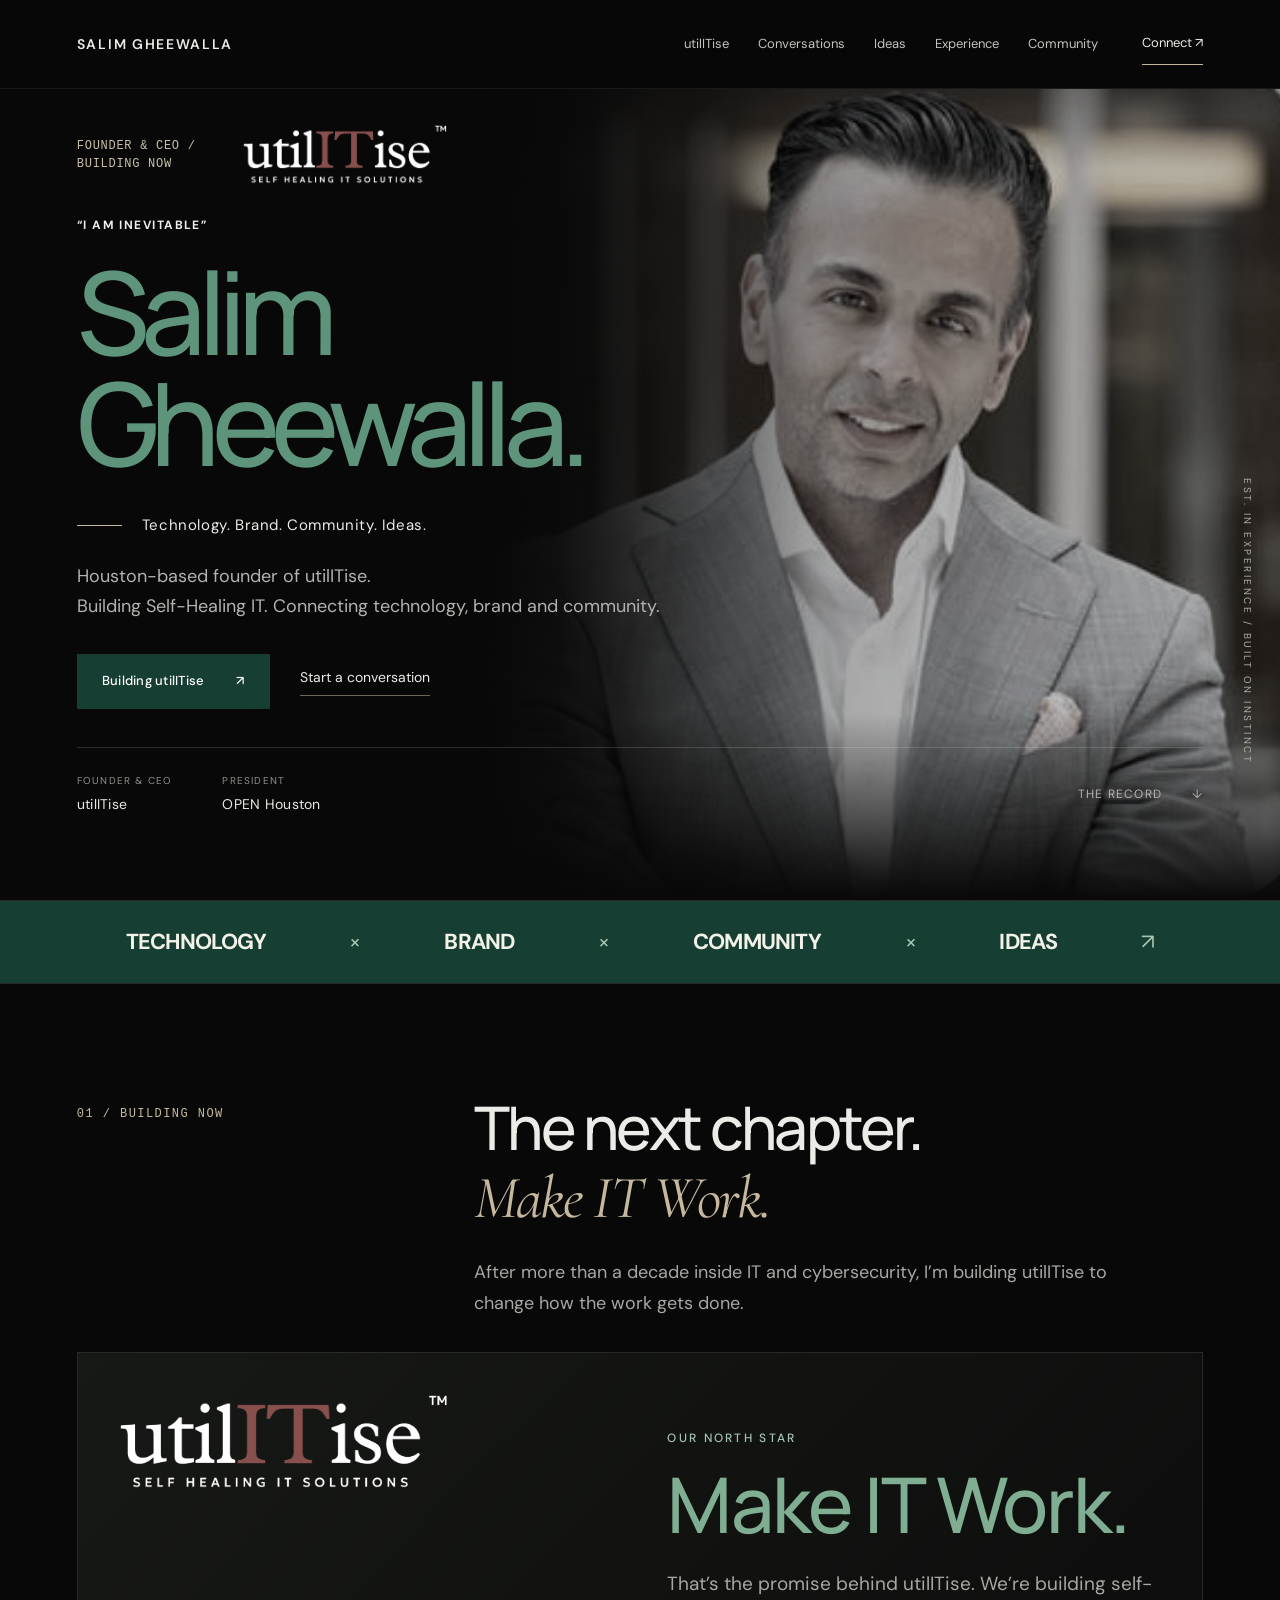
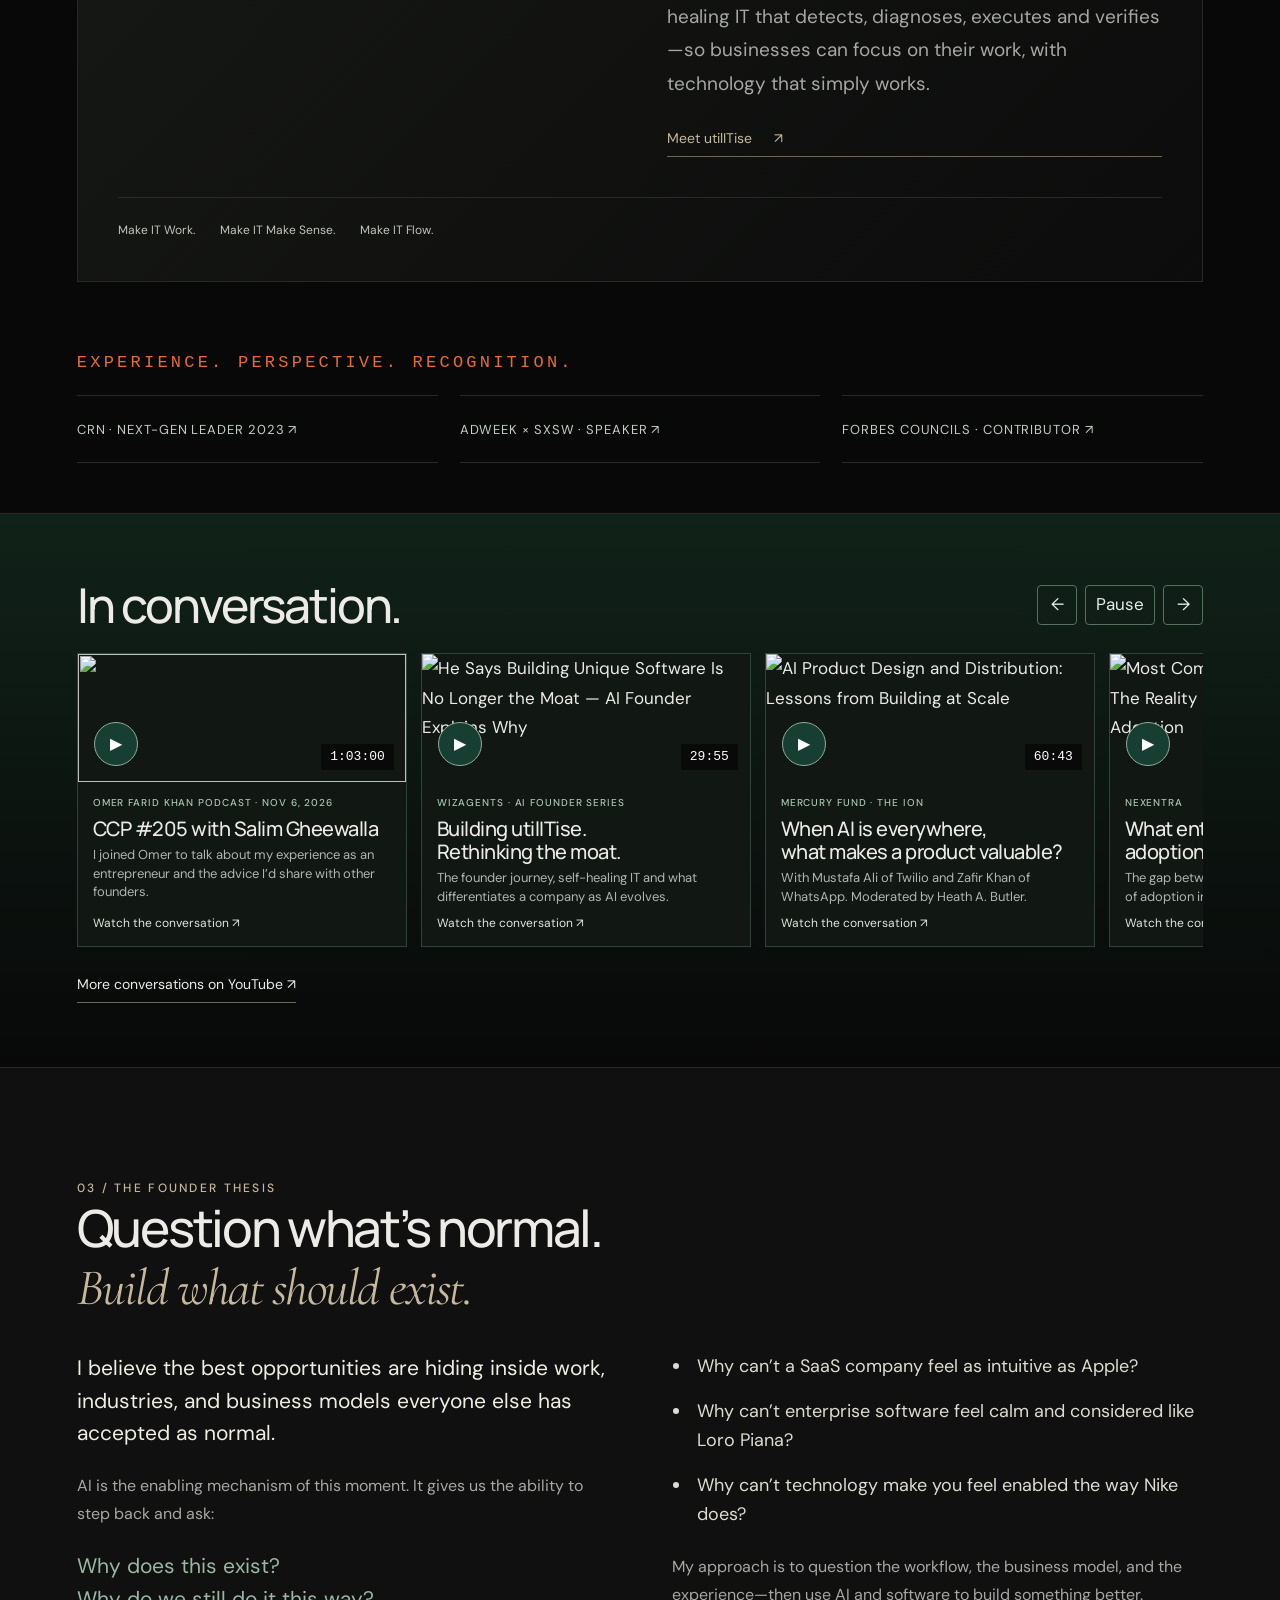
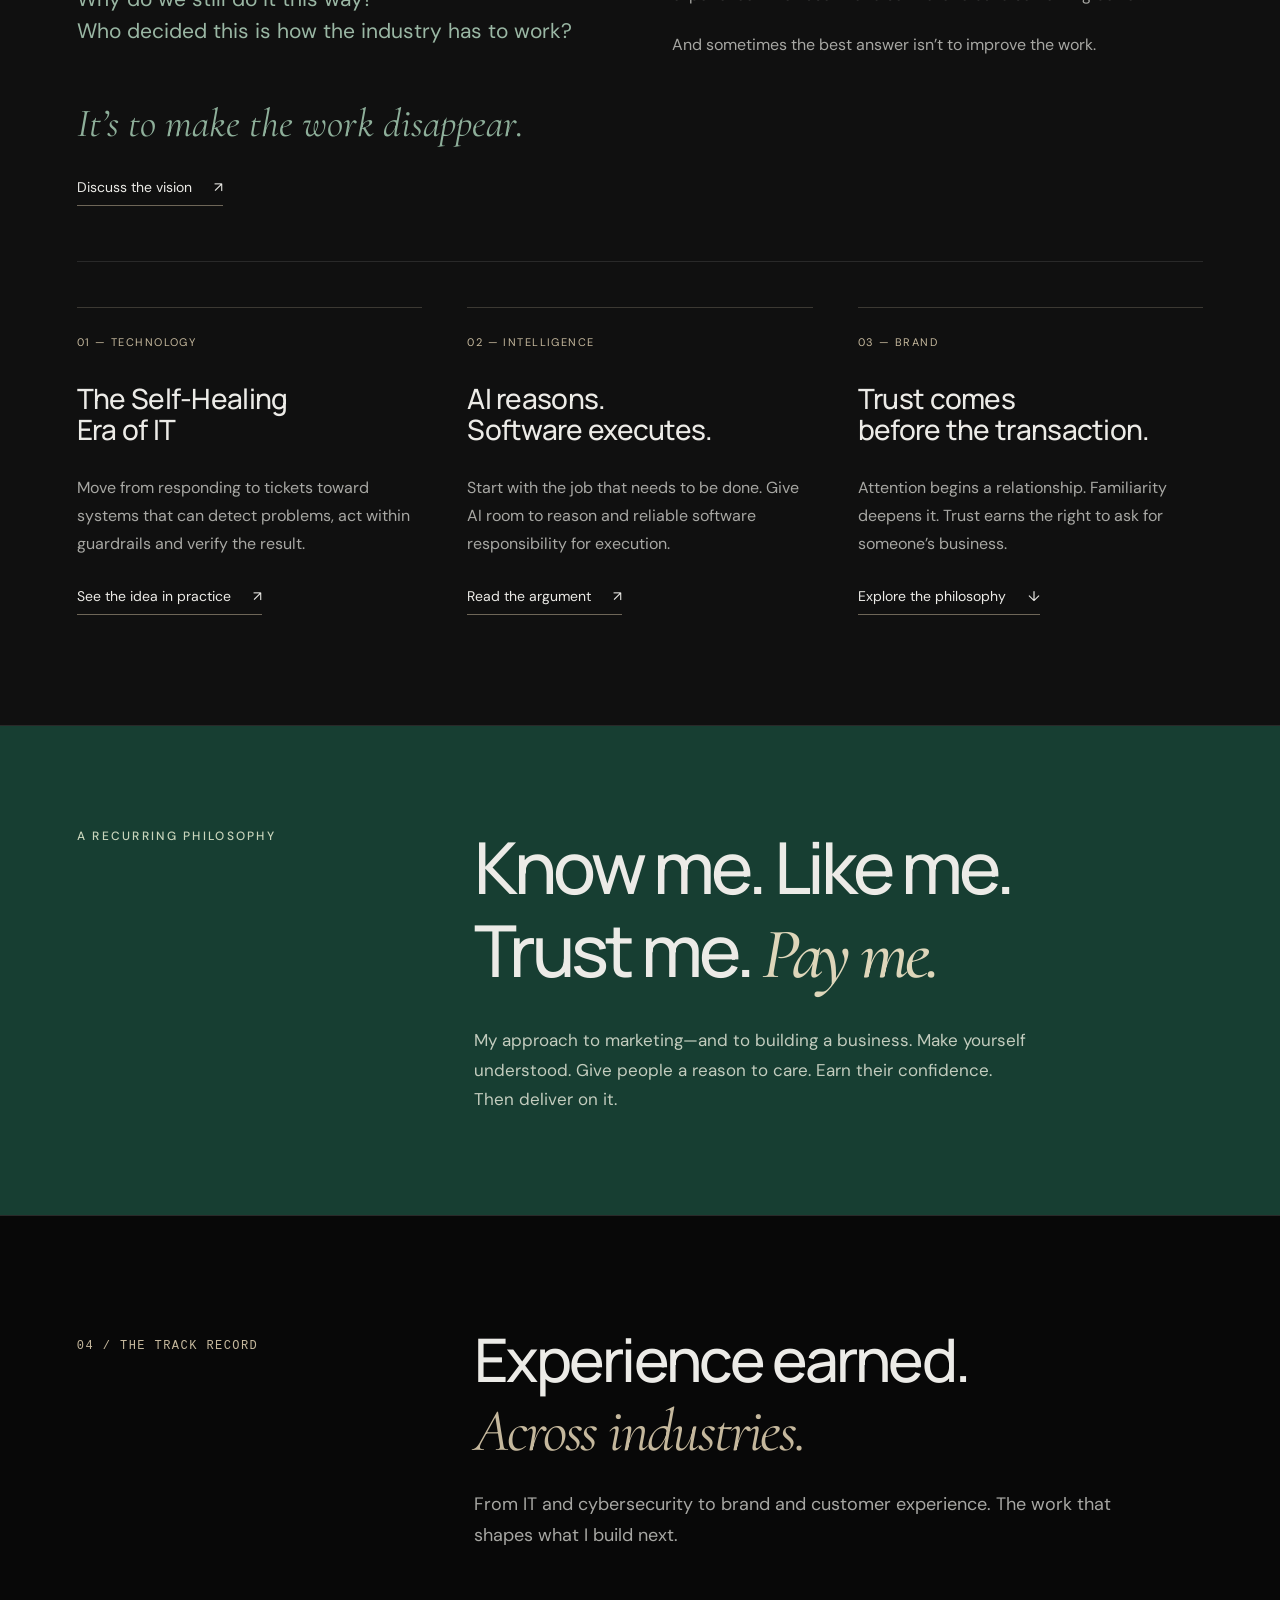
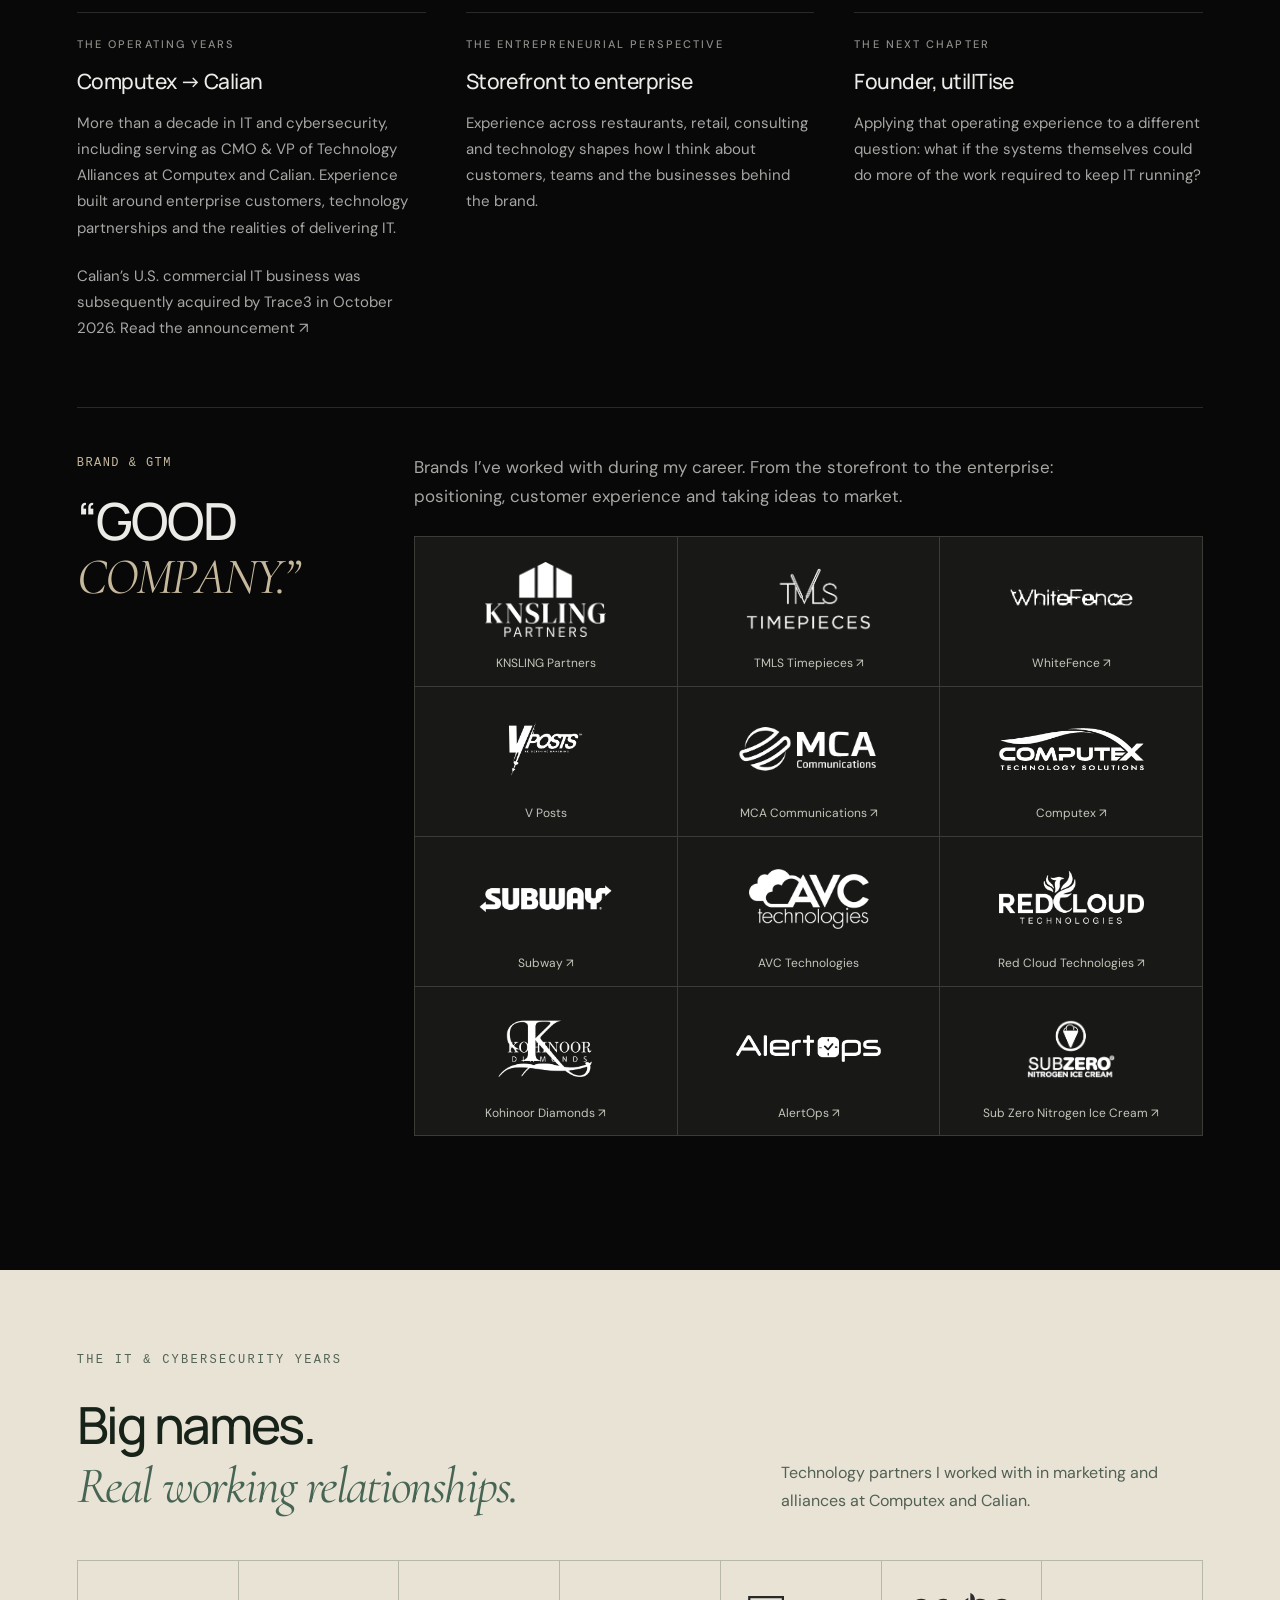
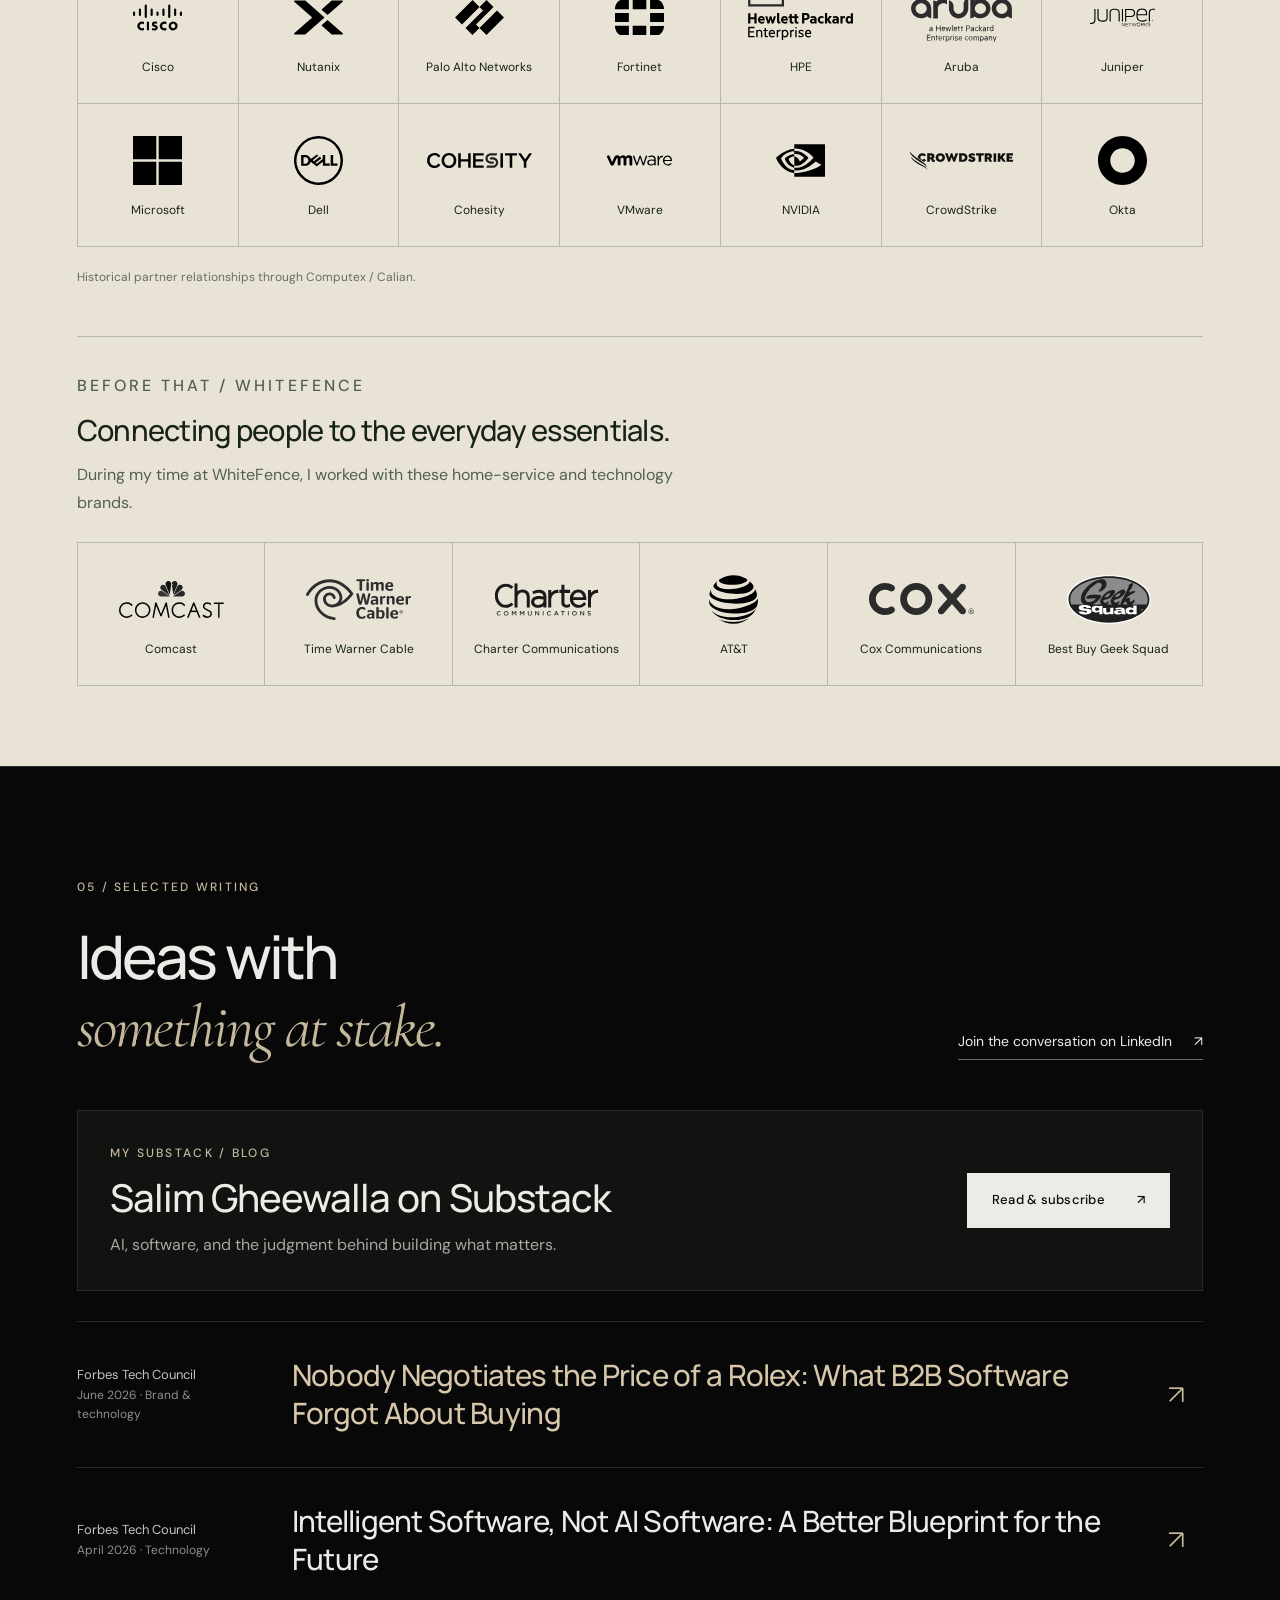
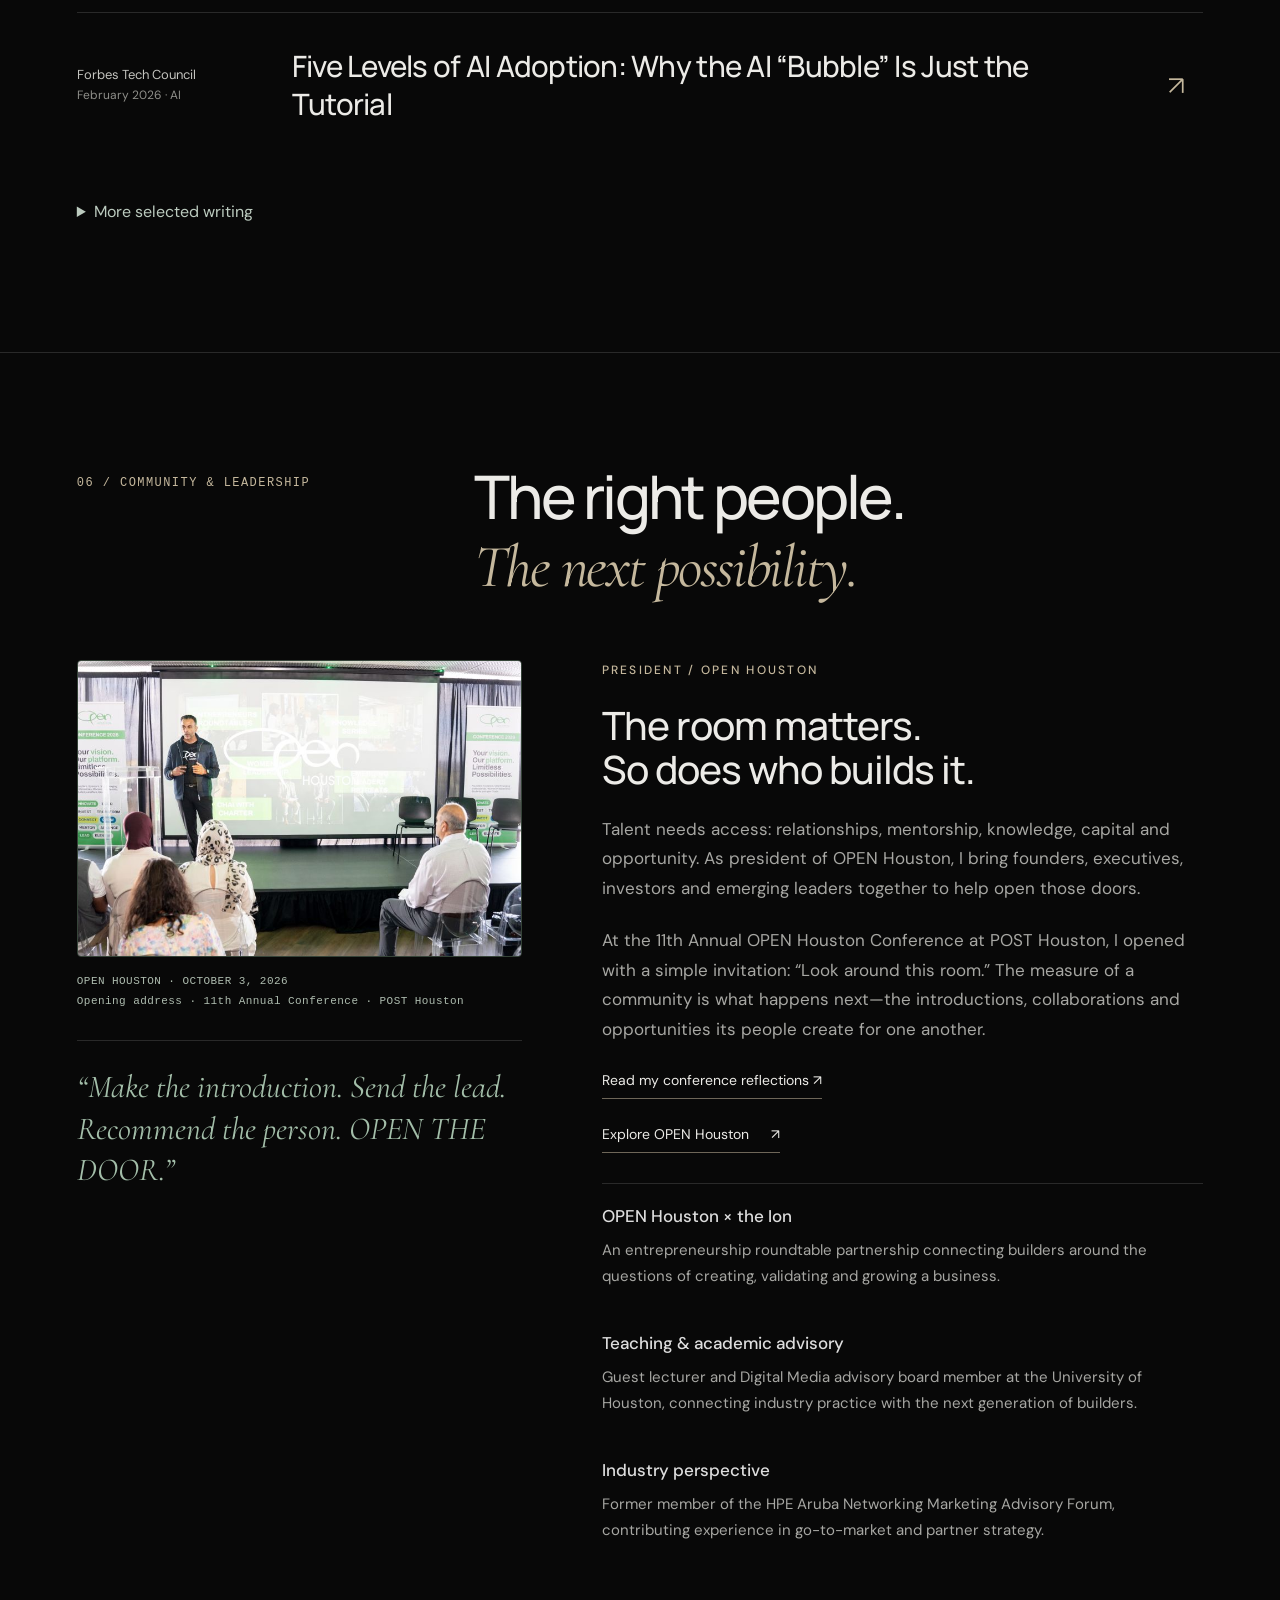
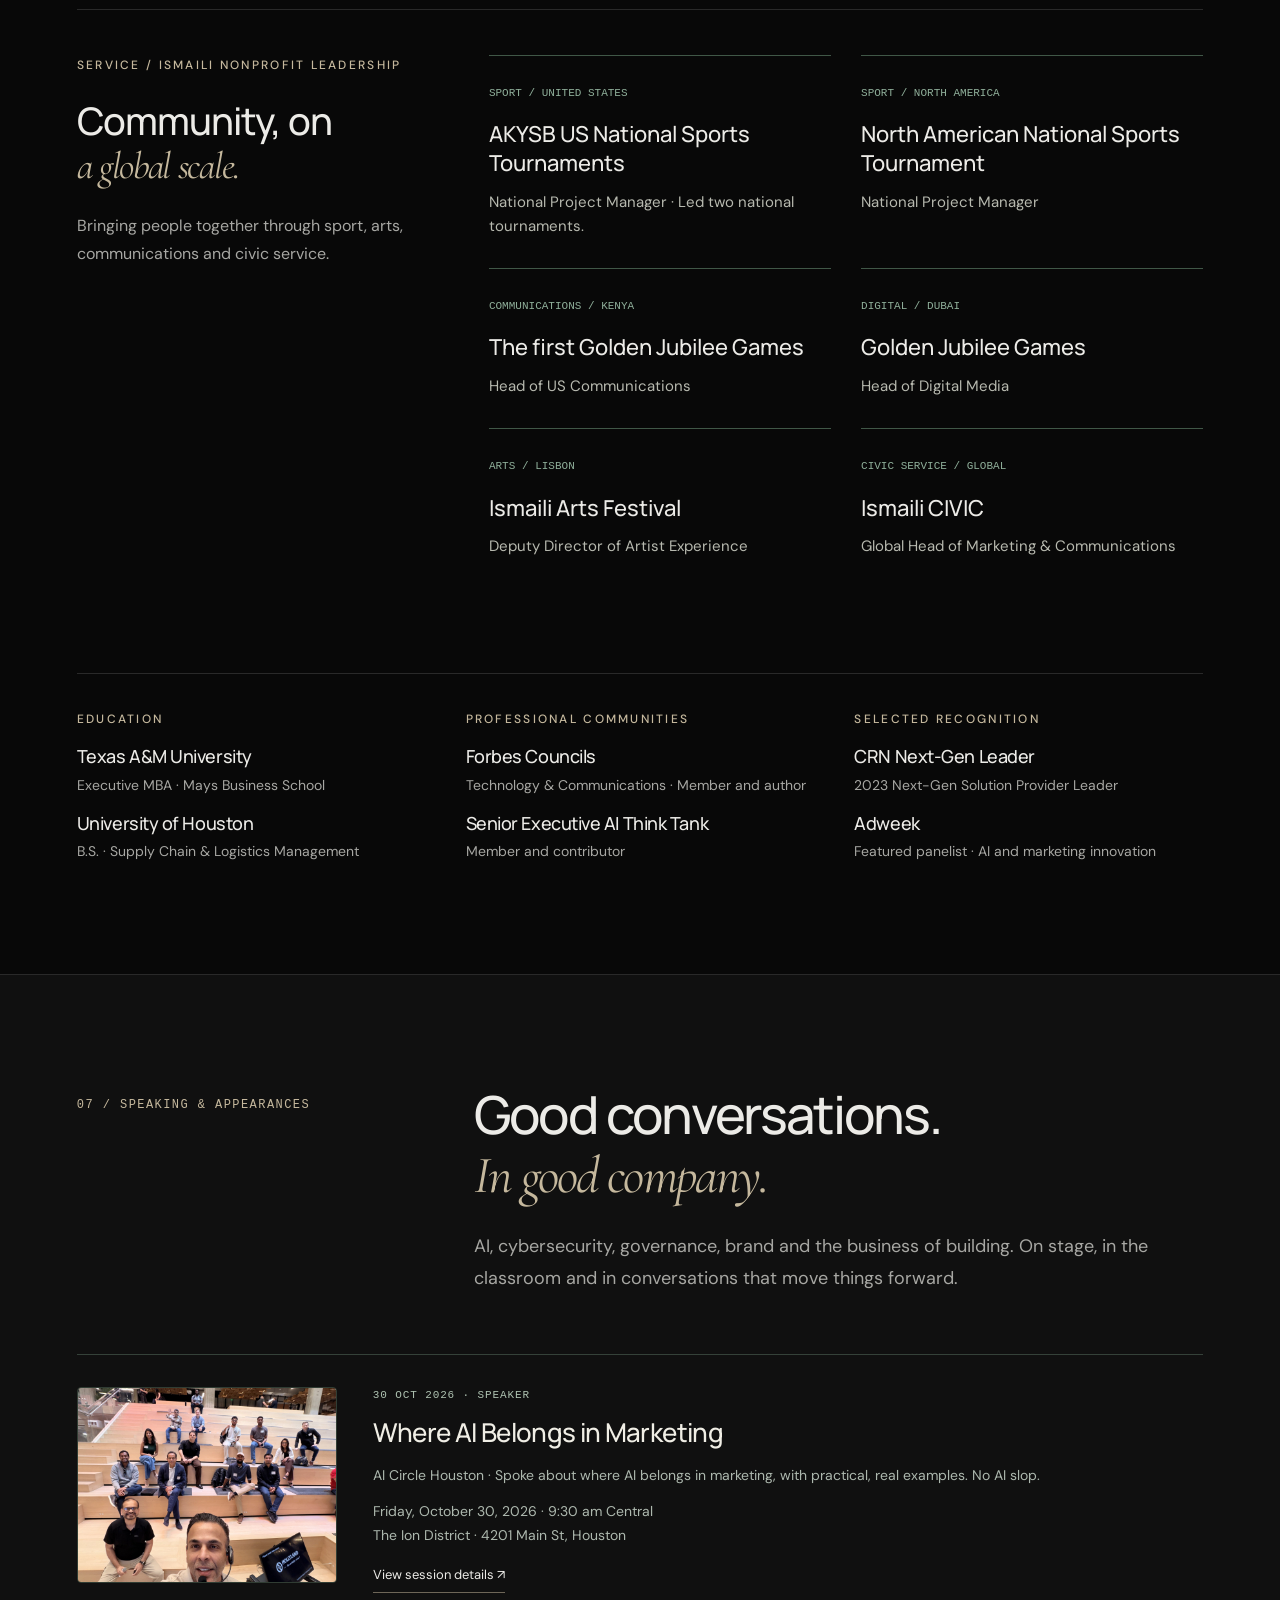
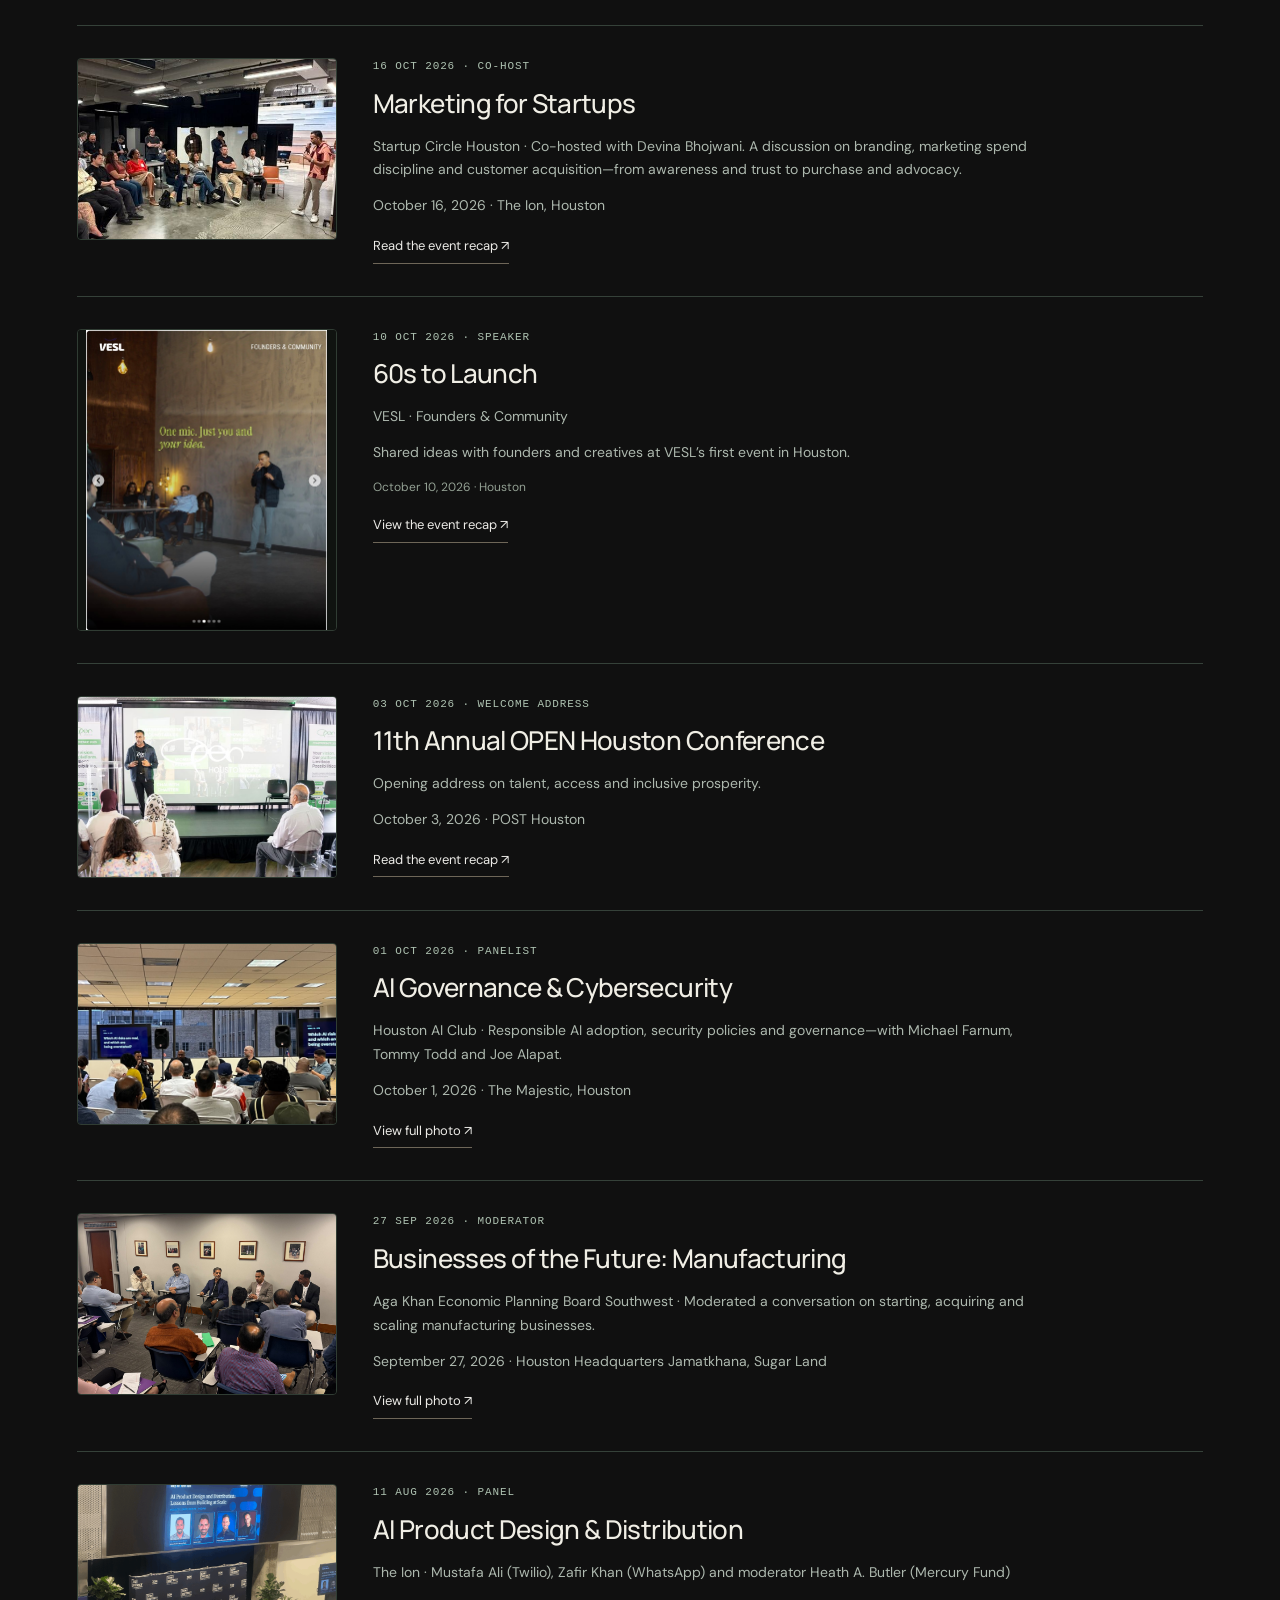
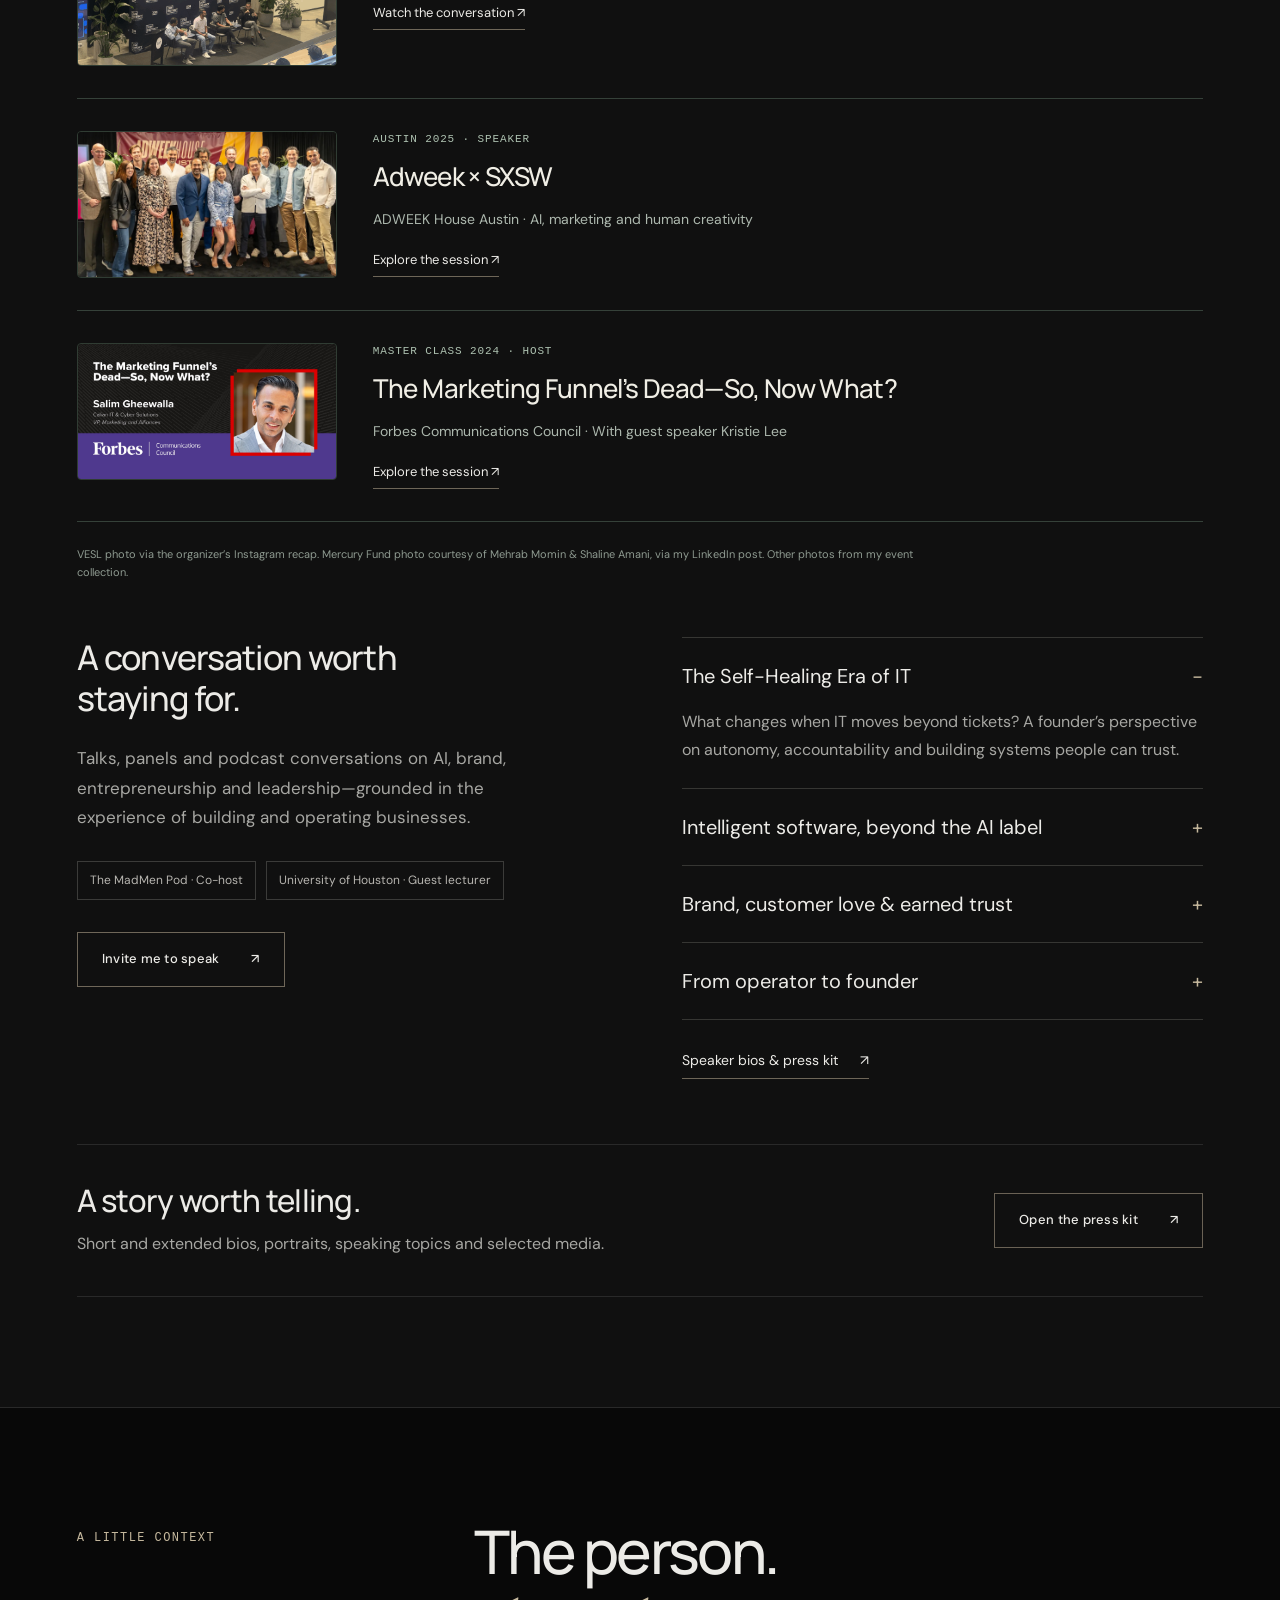
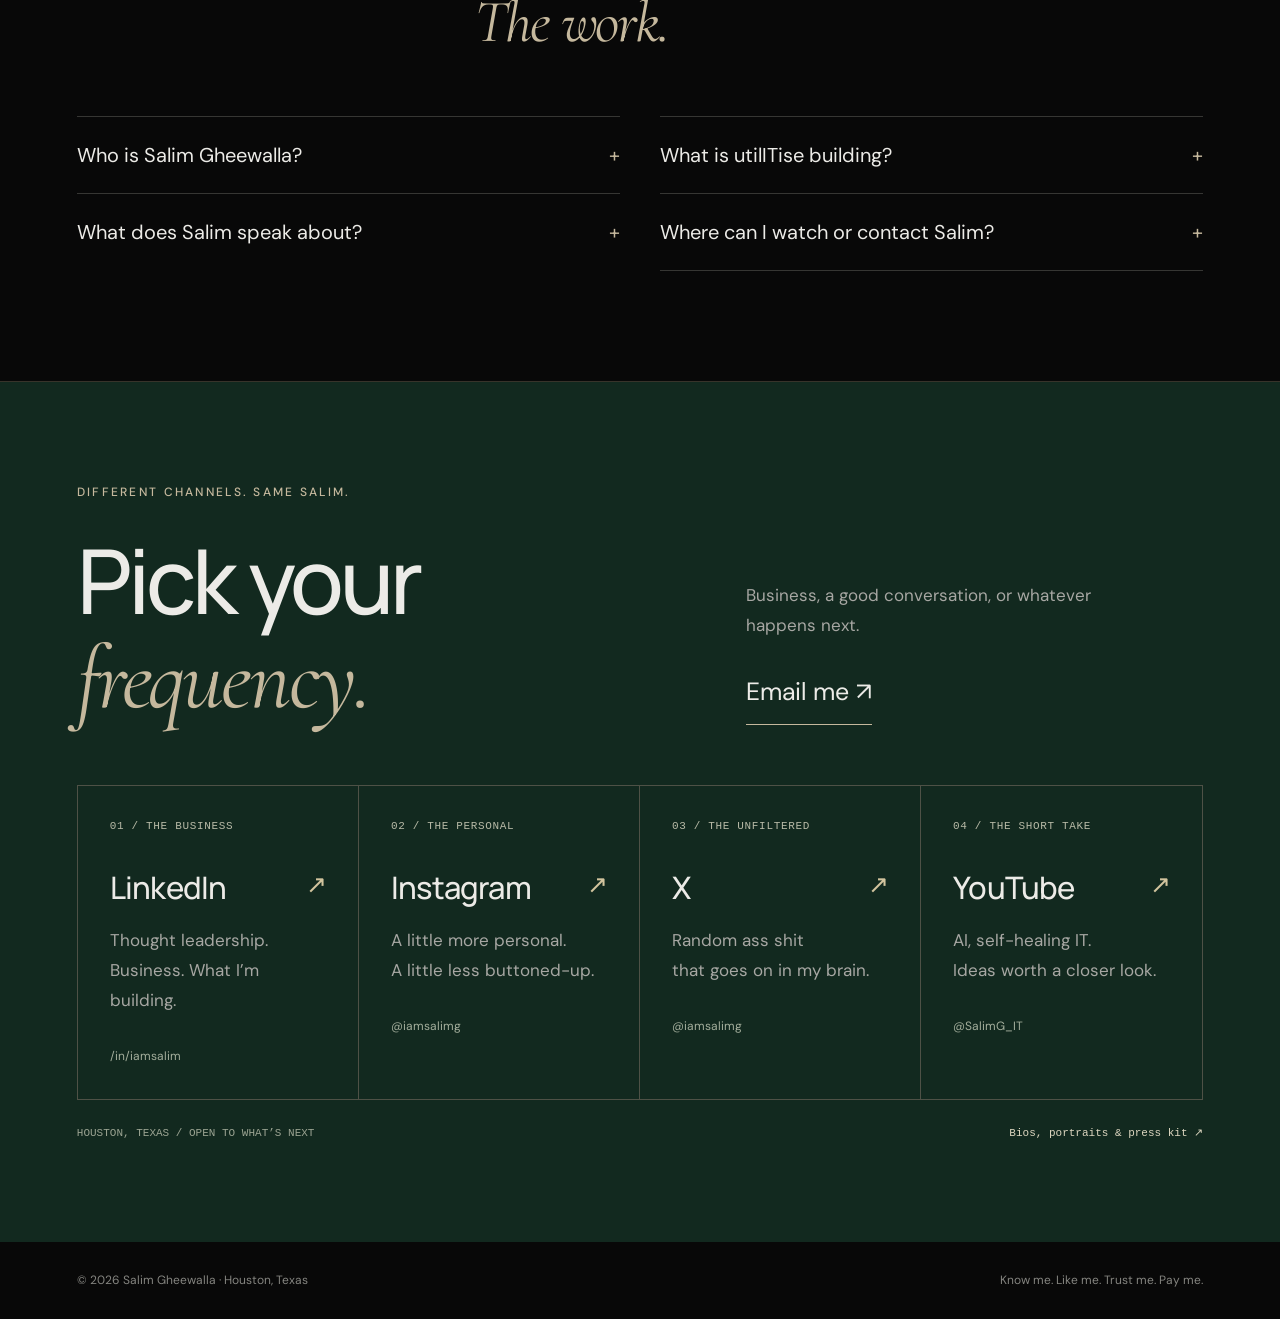
==== commit e5c8d182: "Show podcast appearances in a compact, controllable carousel" ====
--- a/index.html
+++ b/index.html
@@ -1,10 +1,10 @@
 <!DOCTYPE html>
 
-<html lang="en"><head><meta charset="utf-8"/><meta content="width=device-width,initial-scale=1" name="viewport"/><title>Salim Gheewalla | Founder &amp; CEO, utilITise</title><meta content="Salim Gheewalla: founder and CEO of utilITise, president of OPEN Houston, technologist, marketer and speaker. Technology, brand, community and ideas." name="description"/><meta content="#080808" name="theme-color"/><meta content="Salim Gheewalla | Founder &amp; CEO, utilITise" property="og:title"/><meta content="Building companies, brands and communities. Making complicated things easier to understand, experience and trust." property="og:description"/><meta content="website" property="og:type"/><link href="favicon.svg" rel="icon" type="image/svg+xml"/><link href="https://fonts.googleapis.com" rel="preconnect"/><link crossorigin="" href="https://fonts.gstatic.com" rel="preconnect"/><link href="https://fonts.googleapis.com/css2?family=Cormorant+Garamond:ital,wght@1,400;1,500&amp;family=DM+Sans:wght@400;450;500;600;700&amp;family=Manrope:wght@400;500;600;700;800&amp;display=swap" rel="stylesheet"/><link href="styles.css?v=20261027-appearances" rel="stylesheet"/><script defer="" src="app.js"></script><link href="https://gheewalla.org/" rel="canonical"/><meta content="https://gheewalla.org/" property="og:url"/><meta content="Salim Gheewalla" name="author"/><script type="application/ld+json">{"@context":"https://schema.org","@graph":[{"@type":"Person","@id":"https://gheewalla.org/#salim-gheewalla","name":"Salim Gheewalla","url":"https://gheewalla.org/","image":"https://gheewalla.org/assets/salim-portrait-web.jpg","description":"Houston-based founder, technologist, marketer and community builder. Founder and CEO of utilITise and president of OPEN Houston.","jobTitle":"Founder and CEO","worksFor":{"@type":"Organization","name":"utilITise","url":"https://utilitise.com/"},"affiliation":{"@type":"Organization","name":"OPEN Houston","url":"https://openhouston.org/"},"alumniOf":[{"@type":"CollegeOrUniversity","name":"Texas A&M University"},{"@type":"CollegeOrUniversity","name":"University of Houston"}],"sameAs":["https://www.linkedin.com/in/iamsalim/","https://www.instagram.com/iamsalimg/","https://x.com/iamsalimg","https://councils.forbes.com/profile/Salim-Gheewalla-Founder-CEO-utilITise-%7C-Building-Self-Healing-IT-utilITise/5eeb0ff0-c485-41fe-937b-3cf58fae5410","https://www.youtube.com/@SalimG_IT","https://selfhealingit.substack.com/"],"knowsAbout":["Self-Healing IT","Artificial Intelligence","Brand Strategy","Go-to-Market Strategy","Technology Partnerships","Entrepreneurship","Cybersecurity","AI Governance","IT Operations"]},{"@type":"ProfilePage","@id":"https://gheewalla.org/#page","url":"https://gheewalla.org/","name":"Salim Gheewalla","mainEntity":{"@id":"https://gheewalla.org/#salim-gheewalla"},"dateModified":"2026-11-06","inLanguage":"en-US","isPartOf":{"@id":"https://gheewalla.org/#website"}},{"@type":"WebSite","@id":"https://gheewalla.org/#website","url":"https://gheewalla.org/","name":"Salim Gheewalla","publisher":{"@id":"https://gheewalla.org/#salim-gheewalla"},"inLanguage":"en-US"}]}</script><meta content="https://gheewalla.org/assets/salim-portrait-web.jpg" property="og:image"/><meta content="Salim Gheewalla, founder and CEO of utilITise" property="og:image:alt"/><meta content="summary_large_image" name="twitter:card"/><meta content="@iamsalimg" name="twitter:site"/><meta name="robots" content="index,follow,max-image-preview:large"/><meta name="twitter:creator" content="@iamsalimg"/></head><body>
+<html lang="en"><head><meta charset="utf-8"/><meta content="width=device-width,initial-scale=1" name="viewport"/><title>Salim Gheewalla | Founder &amp; CEO, utilITise</title><meta content="Salim Gheewalla: founder and CEO of utilITise, president of OPEN Houston, technologist, marketer and speaker. Technology, brand, community and ideas." name="description"/><meta content="#080808" name="theme-color"/><meta content="Salim Gheewalla | Founder &amp; CEO, utilITise" property="og:title"/><meta content="Building companies, brands and communities. Making complicated things easier to understand, experience and trust." property="og:description"/><meta content="website" property="og:type"/><link href="favicon.svg" rel="icon" type="image/svg+xml"/><link href="https://fonts.googleapis.com" rel="preconnect"/><link crossorigin="" href="https://fonts.gstatic.com" rel="preconnect"/><link href="https://fonts.googleapis.com/css2?family=Cormorant+Garamond:ital,wght@1,400;1,500&amp;family=DM+Sans:wght@400;450;500;600;700&amp;family=Manrope:wght@400;500;600;700;800&amp;display=swap" rel="stylesheet"/><link href="styles.css?v=20261106-carousel" rel="stylesheet"/><script defer="" src="app.js?v=20261106-carousel"></script><link href="https://gheewalla.org/" rel="canonical"/><meta content="https://gheewalla.org/" property="og:url"/><meta content="Salim Gheewalla" name="author"/><script type="application/ld+json">{"@context":"https://schema.org","@graph":[{"@type":"Person","@id":"https://gheewalla.org/#salim-gheewalla","name":"Salim Gheewalla","url":"https://gheewalla.org/","image":"https://gheewalla.org/assets/salim-portrait-web.jpg","description":"Houston-based founder, technologist, marketer and community builder. Founder and CEO of utilITise and president of OPEN Houston.","jobTitle":"Founder and CEO","worksFor":{"@type":"Organization","name":"utilITise","url":"https://utilitise.com/"},"affiliation":{"@type":"Organization","name":"OPEN Houston","url":"https://openhouston.org/"},"alumniOf":[{"@type":"CollegeOrUniversity","name":"Texas A&M University"},{"@type":"CollegeOrUniversity","name":"University of Houston"}],"sameAs":["https://www.linkedin.com/in/iamsalim/","https://www.instagram.com/iamsalimg/","https://x.com/iamsalimg","https://councils.forbes.com/profile/Salim-Gheewalla-Founder-CEO-utilITise-%7C-Building-Self-Healing-IT-utilITise/5eeb0ff0-c485-41fe-937b-3cf58fae5410","https://www.youtube.com/@SalimG_IT","https://selfhealingit.substack.com/"],"knowsAbout":["Self-Healing IT","Artificial Intelligence","Brand Strategy","Go-to-Market Strategy","Technology Partnerships","Entrepreneurship","Cybersecurity","AI Governance","IT Operations"]},{"@type":"ProfilePage","@id":"https://gheewalla.org/#page","url":"https://gheewalla.org/","name":"Salim Gheewalla","mainEntity":{"@id":"https://gheewalla.org/#salim-gheewalla"},"dateModified":"2026-11-06","inLanguage":"en-US","isPartOf":{"@id":"https://gheewalla.org/#website"}},{"@type":"WebSite","@id":"https://gheewalla.org/#website","url":"https://gheewalla.org/","name":"Salim Gheewalla","publisher":{"@id":"https://gheewalla.org/#salim-gheewalla"},"inLanguage":"en-US"}]}</script><meta content="https://gheewalla.org/assets/salim-portrait-web.jpg" property="og:image"/><meta content="Salim Gheewalla, founder and CEO of utilITise" property="og:image:alt"/><meta content="summary_large_image" name="twitter:card"/><meta content="@iamsalimg" name="twitter:site"/><meta name="robots" content="index,follow,max-image-preview:large"/><meta name="twitter:creator" content="@iamsalimg"/></head><body>
 <a class="skip" href="#main">Skip to content</a><header class="site-header"><div class="wrap header-inner"><a aria-label="Salim Gheewalla home" class="brand" href="index.html">SALIM GHEEWALLA</a><button aria-controls="navigation" aria-expanded="false" class="menu">Menu</button><nav aria-label="Main navigation" class="nav" id="navigation"><a href="#build">utilITise</a><a href="#conversations">Conversations</a><a href="#ideas">Ideas</a><a href="#track-record">Experience</a><a href="#community">Community</a><a class="nav-contact" href="#contact">Connect ↗</a></nav></div></header>
 <main id="main"><section class="hero"><div class="hero-image"><img alt="Salim Gheewalla wearing a grey suit" fetchpriority="high" height="363" src="assets/salim-hero-headshot-20261020.jpg" width="363"/></div><div class="hero-shade"></div><div class="wrap hero-stage"><a class="founder-lockup" href="https://utilitise.com" rel="noopener" target="_blank"><span>FOUNDER &amp; CEO / BUILDING NOW</span><img alt="utilITise — Self Healing IT Solutions" height="1030" src="assets/brands/utilitise-white.png" width="3448"/></a><p class="eyebrow hero-eyebrow">“I am Inevitable”</p><h1>Salim<br/>Gheewalla<span>.</span></h1><div class="hero-line"><span></span><p>Technology. Brand. Community. Ideas.</p></div><p class="hero-copy">Houston-based founder of utilITise.<br/>Building Self-Healing IT. Connecting technology, brand and community.</p><div class="hero-actions"><a class="button" href="#build">Building utilITise <span aria-hidden="true">↗</span></a><a class="text-link" href="#contact">Start a conversation</a></div><div class="hero-bottom"><span>FOUNDER &amp; CEO <strong>utilITise</strong></span><span>PRESIDENT <strong>OPEN Houston</strong></span><a href="#record">THE RECORD <span aria-hidden="true">↓</span></a></div></div><span aria-hidden="true" class="hero-side">EST. IN EXPERIENCE / BUILT ON INSTINCT</span></section><div aria-label="Technology, brand, community and ideas" class="editorial-tape"><span>TECHNOLOGY</span><b>×</b><span>BRAND</span><b>×</b><span>COMMUNITY</span><b>×</b><span>IDEAS</span><b>↗</b></div>
 <section class="section founder-first" id="build"><div class="wrap"><div class="section-heading"><p class="eyebrow">01 / Building now</p><div><h2>The next chapter.<br/><em>Make IT Work.</em></h2><p>After more than a decade inside IT and cybersecurity, I’m building utilITise to change how the work gets done.</p></div></div><div class="build-grid"><article class="build-main"><a class="company-logo" href="https://utilitise.com" rel="noopener" target="_blank"><img alt="utilITise — Self Healing IT Solutions" loading="lazy" src="assets/brands/utilitise-white.png"/></a><p class="eyebrow north-star">OUR NORTH STAR</p><h3>Make IT Work.</h3><p>That’s the promise behind utilITise. We’re building self-healing IT that detects, diagnoses, executes and verifies—so businesses can focus on their work, with technology that simply works.</p><a class="text-link" href="https://utilitise.com" rel="noopener" target="_blank">Meet utilITise <span aria-hidden="true">↗</span></a><div class="principle"><span>Make IT Work.</span><span>Make IT Make Sense.</span><span>Make IT Flow.</span></div></article></div></div></section>
-<section class="proof credibility-strip" id="record"><div class="wrap"><div class="proof-intro"><p class="eyebrow">Experience. Perspective. Recognition.</p></div><div class="proof-grid"><a href="https://www.crn.com/news/channel-news/2023-next-gen-solution-provider-leaders" rel="noopener" target="_blank"><span class="source-label">CRN · NEXT-GEN LEADER 2023 ↗</span></a><a href="https://event.adweek.com/awh_austin_2025/7621825" rel="noopener" target="_blank"><span class="source-label">ADWEEK × SXSW · SPEAKER ↗</span></a><a href="https://www.forbes.com/councils/forbestechcouncil/people/salimgheewalla/" rel="noopener" target="_blank"><span class="source-label">FORBES COUNCILS · CONTRIBUTOR ↗</span></a></div></div></section><section class="section conversations" id="conversations"><div class="wrap"><div class="section-heading"><p class="eyebrow">02 / In conversation</p><div><h2>Hear the thinking.<br/><em>Meet the founder.</em></h2><p>On building companies, making AI useful and questioning the way things have always worked.</p></div></div><p class="swipe-hint">Four conversations. Swipe to explore →</p><div class="conversation-grid"><a class="conversation-card" id="ccp-205" href="https://www.youtube.com/watch?v=8DubtRz6uYs" target="_blank" rel="noopener" aria-label="Watch CCP episode 205 with Salim Gheewalla on YouTube"><div class="conversation-image"><img alt="" src="https://i.ytimg.com/vi/8DubtRz6uYs/hqdefault.jpg" width="480" height="360" loading="lazy"/><span aria-hidden="true" class="play-symbol">▶</span><span class="runtime">1:03:00</span></div><div class="conversation-copy"><p class="eyebrow">Omer Farid Khan Podcast · Nov 6, 2026</p><h3>CCP #205 with Salim Gheewalla</h3><p>I joined Omer to talk about my experience as an entrepreneur and the advice I’d share with other founders.</p><span class="watch-link">Watch the conversation ↗</span></div></a><a aria-label="Watch He Says Building Unique Software Is No Longer the Moat — AI Founder Explains Why on YouTube" class="conversation-card" href="https://www.youtube.com/watch?v=irdn9ZkdqPA" rel="noopener" target="_blank"><div class="conversation-image"><img alt="He Says Building Unique Software Is No Longer the Moat — AI Founder Explains Why" height="720" loading="lazy" src="https://i.ytimg.com/vi/irdn9ZkdqPA/maxresdefault.jpg" width="1280"/><span aria-hidden="true" class="play-symbol">▶</span><span class="runtime">29:55</span></div><div class="conversation-copy"><p class="eyebrow">WizAgents · AI Founder Series</p><h3>Building utilITise.<br/>Rethinking the moat.</h3><p>The founder journey, self-healing IT and what differentiates a company as AI evolves.</p><span class="watch-link">Watch the conversation ↗</span></div></a><a aria-label="Watch AI Product Design and Distribution: Lessons from Building at Scale on YouTube" class="conversation-card" href="https://www.youtube.com/watch?v=wkBtVvXD3WU" id="mercury-fund-panel" rel="noopener" target="_blank"><div class="conversation-image"><img alt="AI Product Design and Distribution: Lessons from Building at Scale" height="720" loading="lazy" src="https://i.ytimg.com/vi/wkBtVvXD3WU/maxresdefault.jpg" width="1280"/><span aria-hidden="true" class="play-symbol">▶</span><span class="runtime">60:43</span></div><div class="conversation-copy"><p class="eyebrow">Mercury Fund · The Ion</p><h3>When AI is everywhere,<br/>what makes a product valuable?</h3><p>With Mustafa Ali of Twilio and Zafir Khan of WhatsApp. Moderated by Heath A. Butler.</p><span class="watch-link">Watch the conversation ↗</span></div></a><a aria-label="Watch Most Companies Aren’t Ready for AI — The Reality Behind Enterprise AI Adoption on YouTube" class="conversation-card" href="https://www.youtube.com/watch?v=AhSYVZRdfeo" rel="noopener" target="_blank"><div class="conversation-image"><img alt="Most Companies Aren’t Ready for AI — The Reality Behind Enterprise AI Adoption" height="720" loading="lazy" src="https://i.ytimg.com/vi/AhSYVZRdfeo/maxresdefault.jpg" width="1280"/><span aria-hidden="true" class="play-symbol">▶</span><span class="runtime">37:12</span></div><div class="conversation-copy"><p class="eyebrow">Nexentra</p><h3>What enterprise AI<br/>adoption actually takes.</h3><p>The gap between AI enthusiasm and the realities of adoption inside a business.</p><span class="watch-link">Watch the conversation ↗</span></div></a></div><div class="channel-follow"><div><p class="eyebrow">THE SHORT VERSION</p><h3>Big ideas. Short takes.</h3><p>Watch Salim Gheewalla’s Shorts and conversations on AI, self-healing IT and building companies.</p></div><a class="button" href="https://www.youtube.com/@SalimG_IT" target="_blank" rel="me noopener">Watch on YouTube ↗</a></div></div></section><section class="section ideas" id="ideas"><div class="wrap"><article class="build-side founder-thesis" id="thesis"><p class="eyebrow">03 / The founder thesis</p><h2>Question what’s normal.<br/><em>Build what should exist.</em></h2><div class="thesis-body"><div><p class="thesis-lead">I believe the best opportunities are hiding inside work, industries, and business models everyone else has accepted as normal.</p><p>AI is the enabling mechanism of this moment. It gives us the ability to step back and ask:</p><p class="thesis-questions">Why does this exist?<br/>Why do we still do it this way?<br/>Who decided this is how the industry has to work?</p></div><div><ul class="thesis-examples"><li>Why can’t a SaaS company feel as intuitive as Apple?</li><li>Why can’t enterprise software feel calm and considered like Loro Piana?</li><li>Why can’t technology make you feel enabled the way Nike does?</li></ul><p>My approach is to question the workflow, the business model, and the experience—then use AI and software to build something better.</p><p>And sometimes the best answer isn’t to improve the work.</p></div></div><p class="thesis-finish">It’s to make the work disappear.</p><a class="text-link" href="mailto:salim@utilitise.com?subject=utilITise%20%E2%80%94%20Investor%20conversation">Discuss the vision <span aria-hidden="true">↗</span></a></article><div class="idea-grid"><article class="idea-card"><span class="idea-number">01 — TECHNOLOGY</span><h3>The Self-Healing<br/>Era of IT</h3><p>Move from responding to tickets toward systems that can detect problems, act within guardrails and verify the result.</p><a class="text-link" href="https://utilitise.com" rel="noopener" target="_blank">See the idea in practice <span aria-hidden="true">↗</span></a></article><article class="idea-card"><span class="idea-number">02 — INTELLIGENCE</span><h3>AI reasons.<br/>Software executes.</h3><p>Start with the job that needs to be done. Give AI room to reason and reliable software responsibility for execution.</p><a class="text-link" href="https://www.forbes.com/councils/forbestechcouncil/2026/04/20/intelligent-software-not-ai-software-a-better-blueprint-for-the-future/" rel="noopener" target="_blank">Read the argument <span aria-hidden="true">↗</span></a></article><article class="idea-card"><span class="idea-number">03 — BRAND</span><h3>Trust comes<br/>before the transaction.</h3><p>Attention begins a relationship. Familiarity deepens it. Trust earns the right to ask for someone’s business.</p><a class="text-link" href="#philosophy">Explore the philosophy <span aria-hidden="true">↓</span></a></article></div></div></section><section class="philosophy" id="philosophy"><div class="wrap"><p class="eyebrow">A recurring philosophy</p><div><h2>Know me. Like me.<br/>Trust me. <span>Pay me.</span></h2><p>My approach to marketing—and to building a business. Make yourself understood. Give people a reason to care. Earn their confidence. Then deliver on it.</p></div></div></section><section class="section track-record" id="track-record"><div class="wrap"><div class="section-heading"><p class="eyebrow">04 / The track record</p><div><h2>Experience earned.<br/><em>Across industries.</em></h2><p>From IT and cybersecurity to brand and customer experience. The work that shapes what I build next.</p></div></div><div class="career" id="about"><article><p class="eyebrow">The operating years</p><h3>Computex → Calian</h3><p>More than a decade in IT and cybersecurity, including serving as CMO &amp; VP of Technology Alliances at Computex and Calian. Experience built around enterprise customers, technology partnerships and the realities of delivering IT.</p><p>Calian’s U.S. commercial IT business was subsequently acquired by Trace3 in October 2026. <a href="https://www.globenewswire.com/news-release/2026/10/01/3372748/0/en/calian-completes-sale-of-u-s-commercial-it-business-to-trace3.html" target="_blank" rel="noopener">Read the announcement ↗</a></p></article><article><p class="eyebrow">The entrepreneurial perspective</p><h3>Storefront to enterprise</h3><p>Experience across restaurants, retail, consulting and technology shapes how I think about customers, teams and the businesses behind the brand.</p></article><article><p class="eyebrow">The next chapter</p><h3>Founder, utilITise</h3><p>Applying that operating experience to a different question: what if the systems themselves could do more of the work required to keep IT running?</p></article></div><div class="influence" id="brands"><div><p class="eyebrow">Brand &amp; GTM</p><h3>“GOOD<br/><em>COMPANY.”</em></h3></div><div><p>Brands I’ve worked with during my career. From the storefront to the enterprise: positioning, customer experience and taking ideas to market.</p><div class="brand-grid"><div class="brand-tile"><div><img alt="KNSLING Partners logo" loading="lazy" src="assets/brands/knsling-white.png"/></div><span class="brand-caption">KNSLING Partners</span></div><a class="brand-tile tmls" href="https://tmlstimepieces.com/" rel="noopener" target="_blank"><div><img alt="TMLS Timepieces logo" loading="lazy" src="assets/brands/tmls-white.png"/></div><span class="brand-caption">TMLS Timepieces ↗</span></a><a class="brand-tile" href="https://www.whitefenceshop.com/aboutUs/index" rel="noopener" target="_blank"><div><img alt="WhiteFence logo" loading="lazy" src="assets/brands/whitefence-white.png"/></div><span class="brand-caption">WhiteFence ↗</span></a><div class="brand-tile"><div><img alt="V Posts logo" loading="lazy" src="assets/brands/v-posts.png"/></div><span class="brand-caption">V Posts</span></div><a class="brand-tile" href="https://www.mcacom.com/" rel="noopener" target="_blank"><div><img alt="MCA Communications logo" loading="lazy" src="assets/brands/mca.png"/></div><span class="brand-caption">MCA Communications ↗</span></a><a class="brand-tile" href="https://www.calian.com/" rel="noopener" target="_blank"><div><img alt="Computex logo" loading="lazy" src="assets/brands/computex.png"/></div><span class="brand-caption">Computex ↗</span></a><a class="brand-tile" href="https://www.subway.com/" rel="noopener" target="_blank"><div><img alt="Subway logo" loading="lazy" src="assets/brands/subway.png"/></div><span class="brand-caption">Subway ↗</span></a><div class="brand-tile"><div><img alt="AVC Technologies logo" loading="lazy" src="assets/brands/avct.png"/></div><span class="brand-caption">AVC Technologies</span></div><a class="brand-tile" href="https://redcloud.one/" rel="noopener" target="_blank"><div><img alt="Red Cloud Technologies logo" loading="lazy" src="assets/brands/red-cloud.png"/></div><span class="brand-caption">Red Cloud Technologies ↗</span></a><a class="brand-tile" href="https://kohinoordiamonds.com/" rel="noopener" target="_blank"><div><img alt="Kohinoor Diamonds logo" loading="lazy" src="assets/brands/kohinoor.png"/></div><span class="brand-caption">Kohinoor Diamonds ↗</span></a><a class="brand-tile" href="https://alertops.com/" rel="noopener" target="_blank"><div><img alt="AlertOps logo" loading="lazy" src="assets/brands/alertops.png"/></div><span class="brand-caption">AlertOps ↗</span></a><a class="brand-tile" href="https://subzeroicecream.com/" rel="noopener" target="_blank"><div><img alt="Sub Zero Nitrogen Ice Cream logo" loading="lazy" src="assets/brands/sub-zero.png"/></div><span class="brand-caption">Sub Zero Nitrogen Ice Cream ↗</span></a></div></div></div></div></section><section class="partners-section" id="partners"><div class="wrap"><div class="partner-heading"><div><p class="eyebrow">The IT &amp; Cybersecurity Years</p><h2>Big names.<br/><em>Real working relationships.</em></h2></div><p>Technology partners I worked with in marketing and alliances at Computex and Calian.</p></div><div class="partner-grid" id="partner-grid"><figure class="partner-tile"><img alt="Cisco logo" loading="lazy" src="assets/partners/cisco.svg"/><figcaption>Cisco</figcaption></figure><figure class="partner-tile"><img alt="Nutanix logo" loading="lazy" src="assets/partners/nutanix.svg"/><figcaption>Nutanix</figcaption></figure><figure class="partner-tile"><img alt="Palo Alto Networks logo" loading="lazy" src="assets/partners/paloaltonetworks.svg"/><figcaption>Palo Alto Networks</figcaption></figure><figure class="partner-tile"><img alt="Fortinet logo" loading="lazy" src="assets/partners/fortinet.svg"/><figcaption>Fortinet</figcaption></figure><figure class="partner-tile"><img alt="HPE logo" loading="lazy" src="assets/partners/hewlettpackardenterprise.svg"/><figcaption>HPE</figcaption></figure><figure class="partner-tile"><img alt="Aruba logo" loading="lazy" src="assets/partners/aruba.svg"/><figcaption>Aruba</figcaption></figure><figure class="partner-tile"><img alt="Juniper logo" loading="lazy" src="assets/partners/junipernetworks.svg"/><figcaption>Juniper</figcaption></figure><figure class="partner-tile"><img alt="Microsoft logo" loading="lazy" src="assets/partners/microsoft.svg"/><figcaption>Microsoft</figcaption></figure><figure class="partner-tile"><img alt="Dell logo" loading="lazy" src="assets/partners/dell.svg"/><figcaption>Dell</figcaption></figure><figure class="partner-tile"><img alt="Cohesity logo" loading="lazy" src="assets/partners/cohesity.svg"/><figcaption>Cohesity</figcaption></figure><figure class="partner-tile"><img alt="VMware logo" loading="lazy" src="assets/partners/vmware.svg"/><figcaption>VMware</figcaption></figure><figure class="partner-tile"><img alt="NVIDIA logo" loading="lazy" src="assets/partners/nvidia.svg"/><figcaption>NVIDIA</figcaption></figure><figure class="partner-tile"><img alt="CrowdStrike logo" loading="lazy" src="assets/partners/crowdstrike.svg"/><figcaption>CrowdStrike</figcaption></figure><figure class="partner-tile"><img alt="Okta logo" loading="lazy" src="assets/partners/okta.svg"/><figcaption>Okta</figcaption></figure></div><p class="partner-note">Historical partner relationships through Computex / Calian.</p><div class="whitefence-partners" id="whitefence-years"><p class="eyebrow">Before that / WhiteFence</p><h3>Connecting people to the everyday essentials.</h3><p>During my time at WhiteFence, I worked with these home-service and technology brands.</p><div class="partner-grid"><figure class="partner-tile"><img alt="Comcast logo" loading="lazy" src="assets/partners/comcast.svg"/><figcaption>Comcast</figcaption></figure><figure class="partner-tile"><img alt="Time Warner Cable logo" loading="lazy" src="assets/partners/twc.svg"/><figcaption>Time Warner Cable</figcaption></figure><figure class="partner-tile"><img alt="Charter Communications logo" loading="lazy" src="assets/partners/charter.svg"/><figcaption>Charter Communications</figcaption></figure><figure class="partner-tile"><img alt="AT&amp;T logo" loading="lazy" src="assets/partners/atandt.svg"/><figcaption>AT&amp;T</figcaption></figure><figure class="partner-tile"><img alt="Cox Communications logo" loading="lazy" src="assets/partners/cox.svg"/><figcaption>Cox Communications</figcaption></figure><figure class="partner-tile"><img alt="Best Buy Geek Squad logo" loading="lazy" src="assets/partners/geeksquad.svg"/><figcaption>Best Buy Geek Squad</figcaption></figure></div></div></div></section><section class="section" id="writing"><div class="wrap"><div class="writing-head"><div><p class="eyebrow">05 / Selected writing</p><h2>Ideas with<br/><em>something at stake.</em></h2></div><a class="text-link" href="https://www.linkedin.com/in/iamsalim/" rel="noopener" target="_blank">Join the conversation on LinkedIn <span aria-hidden="true">↗</span></a></div>
+<section class="proof credibility-strip" id="record"><div class="wrap"><div class="proof-intro"><p class="eyebrow">Experience. Perspective. Recognition.</p></div><div class="proof-grid"><a href="https://www.crn.com/news/channel-news/2023-next-gen-solution-provider-leaders" rel="noopener" target="_blank"><span class="source-label">CRN · NEXT-GEN LEADER 2023 ↗</span></a><a href="https://event.adweek.com/awh_austin_2025/7621825" rel="noopener" target="_blank"><span class="source-label">ADWEEK × SXSW · SPEAKER ↗</span></a><a href="https://www.forbes.com/councils/forbestechcouncil/people/salimgheewalla/" rel="noopener" target="_blank"><span class="source-label">FORBES COUNCILS · CONTRIBUTOR ↗</span></a></div></div></section><section class="section conversations" id="conversations"><div class="wrap"><div class="conversation-head"><h2>In conversation.</h2><div class="conversation-controls" hidden><button type="button" data-turn="-1" aria-label="Previous episode">←</button><button type="button" data-rotate>Pause</button><button type="button" data-turn="1" aria-label="Next episode">→</button></div></div><div class="conversation-grid" aria-label="Podcast episodes" role="region" tabindex="0"><a class="conversation-card" id="ccp-205" href="https://www.youtube.com/watch?v=8DubtRz6uYs" target="_blank" rel="noopener" aria-label="Watch CCP episode 205 with Salim Gheewalla on YouTube"><div class="conversation-image"><img alt="" src="https://i.ytimg.com/vi/8DubtRz6uYs/hqdefault.jpg" width="480" height="360" loading="lazy"/><span aria-hidden="true" class="play-symbol">▶</span><span class="runtime">1:03:00</span></div><div class="conversation-copy"><p class="eyebrow">Omer Farid Khan Podcast · Nov 6, 2026</p><h3>CCP #205 with Salim Gheewalla</h3><p>I joined Omer to talk about my experience as an entrepreneur and the advice I’d share with other founders.</p><span class="watch-link">Watch the conversation ↗</span></div></a><a aria-label="Watch He Says Building Unique Software Is No Longer the Moat — AI Founder Explains Why on YouTube" class="conversation-card" href="https://www.youtube.com/watch?v=irdn9ZkdqPA" rel="noopener" target="_blank"><div class="conversation-image"><img alt="He Says Building Unique Software Is No Longer the Moat — AI Founder Explains Why" height="720" loading="lazy" src="https://i.ytimg.com/vi/irdn9ZkdqPA/maxresdefault.jpg" width="1280"/><span aria-hidden="true" class="play-symbol">▶</span><span class="runtime">29:55</span></div><div class="conversation-copy"><p class="eyebrow">WizAgents · AI Founder Series</p><h3>Building utilITise.<br/>Rethinking the moat.</h3><p>The founder journey, self-healing IT and what differentiates a company as AI evolves.</p><span class="watch-link">Watch the conversation ↗</span></div></a><a aria-label="Watch AI Product Design and Distribution: Lessons from Building at Scale on YouTube" class="conversation-card" href="https://www.youtube.com/watch?v=wkBtVvXD3WU" id="mercury-fund-panel" rel="noopener" target="_blank"><div class="conversation-image"><img alt="AI Product Design and Distribution: Lessons from Building at Scale" height="720" loading="lazy" src="https://i.ytimg.com/vi/wkBtVvXD3WU/maxresdefault.jpg" width="1280"/><span aria-hidden="true" class="play-symbol">▶</span><span class="runtime">60:43</span></div><div class="conversation-copy"><p class="eyebrow">Mercury Fund · The Ion</p><h3>When AI is everywhere,<br/>what makes a product valuable?</h3><p>With Mustafa Ali of Twilio and Zafir Khan of WhatsApp. Moderated by Heath A. Butler.</p><span class="watch-link">Watch the conversation ↗</span></div></a><a aria-label="Watch Most Companies Aren’t Ready for AI — The Reality Behind Enterprise AI Adoption on YouTube" class="conversation-card" href="https://www.youtube.com/watch?v=AhSYVZRdfeo" rel="noopener" target="_blank"><div class="conversation-image"><img alt="Most Companies Aren’t Ready for AI — The Reality Behind Enterprise AI Adoption" height="720" loading="lazy" src="https://i.ytimg.com/vi/AhSYVZRdfeo/maxresdefault.jpg" width="1280"/><span aria-hidden="true" class="play-symbol">▶</span><span class="runtime">37:12</span></div><div class="conversation-copy"><p class="eyebrow">Nexentra</p><h3>What enterprise AI<br/>adoption actually takes.</h3><p>The gap between AI enthusiasm and the realities of adoption inside a business.</p><span class="watch-link">Watch the conversation ↗</span></div></a></div><div class="conversation-channel"><a class="text-link" href="https://www.youtube.com/@SalimG_IT" target="_blank" rel="me noopener">More conversations on YouTube ↗</a></div></div></section><section class="section ideas" id="ideas"><div class="wrap"><article class="build-side founder-thesis" id="thesis"><p class="eyebrow">03 / The founder thesis</p><h2>Question what’s normal.<br/><em>Build what should exist.</em></h2><div class="thesis-body"><div><p class="thesis-lead">I believe the best opportunities are hiding inside work, industries, and business models everyone else has accepted as normal.</p><p>AI is the enabling mechanism of this moment. It gives us the ability to step back and ask:</p><p class="thesis-questions">Why does this exist?<br/>Why do we still do it this way?<br/>Who decided this is how the industry has to work?</p></div><div><ul class="thesis-examples"><li>Why can’t a SaaS company feel as intuitive as Apple?</li><li>Why can’t enterprise software feel calm and considered like Loro Piana?</li><li>Why can’t technology make you feel enabled the way Nike does?</li></ul><p>My approach is to question the workflow, the business model, and the experience—then use AI and software to build something better.</p><p>And sometimes the best answer isn’t to improve the work.</p></div></div><p class="thesis-finish">It’s to make the work disappear.</p><a class="text-link" href="mailto:salim@utilitise.com?subject=utilITise%20%E2%80%94%20Investor%20conversation">Discuss the vision <span aria-hidden="true">↗</span></a></article><div class="idea-grid"><article class="idea-card"><span class="idea-number">01 — TECHNOLOGY</span><h3>The Self-Healing<br/>Era of IT</h3><p>Move from responding to tickets toward systems that can detect problems, act within guardrails and verify the result.</p><a class="text-link" href="https://utilitise.com" rel="noopener" target="_blank">See the idea in practice <span aria-hidden="true">↗</span></a></article><article class="idea-card"><span class="idea-number">02 — INTELLIGENCE</span><h3>AI reasons.<br/>Software executes.</h3><p>Start with the job that needs to be done. Give AI room to reason and reliable software responsibility for execution.</p><a class="text-link" href="https://www.forbes.com/councils/forbestechcouncil/2026/04/20/intelligent-software-not-ai-software-a-better-blueprint-for-the-future/" rel="noopener" target="_blank">Read the argument <span aria-hidden="true">↗</span></a></article><article class="idea-card"><span class="idea-number">03 — BRAND</span><h3>Trust comes<br/>before the transaction.</h3><p>Attention begins a relationship. Familiarity deepens it. Trust earns the right to ask for someone’s business.</p><a class="text-link" href="#philosophy">Explore the philosophy <span aria-hidden="true">↓</span></a></article></div></div></section><section class="philosophy" id="philosophy"><div class="wrap"><p class="eyebrow">A recurring philosophy</p><div><h2>Know me. Like me.<br/>Trust me. <span>Pay me.</span></h2><p>My approach to marketing—and to building a business. Make yourself understood. Give people a reason to care. Earn their confidence. Then deliver on it.</p></div></div></section><section class="section track-record" id="track-record"><div class="wrap"><div class="section-heading"><p class="eyebrow">04 / The track record</p><div><h2>Experience earned.<br/><em>Across industries.</em></h2><p>From IT and cybersecurity to brand and customer experience. The work that shapes what I build next.</p></div></div><div class="career" id="about"><article><p class="eyebrow">The operating years</p><h3>Computex → Calian</h3><p>More than a decade in IT and cybersecurity, including serving as CMO &amp; VP of Technology Alliances at Computex and Calian. Experience built around enterprise customers, technology partnerships and the realities of delivering IT.</p><p>Calian’s U.S. commercial IT business was subsequently acquired by Trace3 in October 2026. <a href="https://www.globenewswire.com/news-release/2026/10/01/3372748/0/en/calian-completes-sale-of-u-s-commercial-it-business-to-trace3.html" target="_blank" rel="noopener">Read the announcement ↗</a></p></article><article><p class="eyebrow">The entrepreneurial perspective</p><h3>Storefront to enterprise</h3><p>Experience across restaurants, retail, consulting and technology shapes how I think about customers, teams and the businesses behind the brand.</p></article><article><p class="eyebrow">The next chapter</p><h3>Founder, utilITise</h3><p>Applying that operating experience to a different question: what if the systems themselves could do more of the work required to keep IT running?</p></article></div><div class="influence" id="brands"><div><p class="eyebrow">Brand &amp; GTM</p><h3>“GOOD<br/><em>COMPANY.”</em></h3></div><div><p>Brands I’ve worked with during my career. From the storefront to the enterprise: positioning, customer experience and taking ideas to market.</p><div class="brand-grid"><div class="brand-tile"><div><img alt="KNSLING Partners logo" loading="lazy" src="assets/brands/knsling-white.png"/></div><span class="brand-caption">KNSLING Partners</span></div><a class="brand-tile tmls" href="https://tmlstimepieces.com/" rel="noopener" target="_blank"><div><img alt="TMLS Timepieces logo" loading="lazy" src="assets/brands/tmls-white.png"/></div><span class="brand-caption">TMLS Timepieces ↗</span></a><a class="brand-tile" href="https://www.whitefenceshop.com/aboutUs/index" rel="noopener" target="_blank"><div><img alt="WhiteFence logo" loading="lazy" src="assets/brands/whitefence-white.png"/></div><span class="brand-caption">WhiteFence ↗</span></a><div class="brand-tile"><div><img alt="V Posts logo" loading="lazy" src="assets/brands/v-posts.png"/></div><span class="brand-caption">V Posts</span></div><a class="brand-tile" href="https://www.mcacom.com/" rel="noopener" target="_blank"><div><img alt="MCA Communications logo" loading="lazy" src="assets/brands/mca.png"/></div><span class="brand-caption">MCA Communications ↗</span></a><a class="brand-tile" href="https://www.calian.com/" rel="noopener" target="_blank"><div><img alt="Computex logo" loading="lazy" src="assets/brands/computex.png"/></div><span class="brand-caption">Computex ↗</span></a><a class="brand-tile" href="https://www.subway.com/" rel="noopener" target="_blank"><div><img alt="Subway logo" loading="lazy" src="assets/brands/subway.png"/></div><span class="brand-caption">Subway ↗</span></a><div class="brand-tile"><div><img alt="AVC Technologies logo" loading="lazy" src="assets/brands/avct.png"/></div><span class="brand-caption">AVC Technologies</span></div><a class="brand-tile" href="https://redcloud.one/" rel="noopener" target="_blank"><div><img alt="Red Cloud Technologies logo" loading="lazy" src="assets/brands/red-cloud.png"/></div><span class="brand-caption">Red Cloud Technologies ↗</span></a><a class="brand-tile" href="https://kohinoordiamonds.com/" rel="noopener" target="_blank"><div><img alt="Kohinoor Diamonds logo" loading="lazy" src="assets/brands/kohinoor.png"/></div><span class="brand-caption">Kohinoor Diamonds ↗</span></a><a class="brand-tile" href="https://alertops.com/" rel="noopener" target="_blank"><div><img alt="AlertOps logo" loading="lazy" src="assets/brands/alertops.png"/></div><span class="brand-caption">AlertOps ↗</span></a><a class="brand-tile" href="https://subzeroicecream.com/" rel="noopener" target="_blank"><div><img alt="Sub Zero Nitrogen Ice Cream logo" loading="lazy" src="assets/brands/sub-zero.png"/></div><span class="brand-caption">Sub Zero Nitrogen Ice Cream ↗</span></a></div></div></div></div></section><section class="partners-section" id="partners"><div class="wrap"><div class="partner-heading"><div><p class="eyebrow">The IT &amp; Cybersecurity Years</p><h2>Big names.<br/><em>Real working relationships.</em></h2></div><p>Technology partners I worked with in marketing and alliances at Computex and Calian.</p></div><div class="partner-grid" id="partner-grid"><figure class="partner-tile"><img alt="Cisco logo" loading="lazy" src="assets/partners/cisco.svg"/><figcaption>Cisco</figcaption></figure><figure class="partner-tile"><img alt="Nutanix logo" loading="lazy" src="assets/partners/nutanix.svg"/><figcaption>Nutanix</figcaption></figure><figure class="partner-tile"><img alt="Palo Alto Networks logo" loading="lazy" src="assets/partners/paloaltonetworks.svg"/><figcaption>Palo Alto Networks</figcaption></figure><figure class="partner-tile"><img alt="Fortinet logo" loading="lazy" src="assets/partners/fortinet.svg"/><figcaption>Fortinet</figcaption></figure><figure class="partner-tile"><img alt="HPE logo" loading="lazy" src="assets/partners/hewlettpackardenterprise.svg"/><figcaption>HPE</figcaption></figure><figure class="partner-tile"><img alt="Aruba logo" loading="lazy" src="assets/partners/aruba.svg"/><figcaption>Aruba</figcaption></figure><figure class="partner-tile"><img alt="Juniper logo" loading="lazy" src="assets/partners/junipernetworks.svg"/><figcaption>Juniper</figcaption></figure><figure class="partner-tile"><img alt="Microsoft logo" loading="lazy" src="assets/partners/microsoft.svg"/><figcaption>Microsoft</figcaption></figure><figure class="partner-tile"><img alt="Dell logo" loading="lazy" src="assets/partners/dell.svg"/><figcaption>Dell</figcaption></figure><figure class="partner-tile"><img alt="Cohesity logo" loading="lazy" src="assets/partners/cohesity.svg"/><figcaption>Cohesity</figcaption></figure><figure class="partner-tile"><img alt="VMware logo" loading="lazy" src="assets/partners/vmware.svg"/><figcaption>VMware</figcaption></figure><figure class="partner-tile"><img alt="NVIDIA logo" loading="lazy" src="assets/partners/nvidia.svg"/><figcaption>NVIDIA</figcaption></figure><figure class="partner-tile"><img alt="CrowdStrike logo" loading="lazy" src="assets/partners/crowdstrike.svg"/><figcaption>CrowdStrike</figcaption></figure><figure class="partner-tile"><img alt="Okta logo" loading="lazy" src="assets/partners/okta.svg"/><figcaption>Okta</figcaption></figure></div><p class="partner-note">Historical partner relationships through Computex / Calian.</p><div class="whitefence-partners" id="whitefence-years"><p class="eyebrow">Before that / WhiteFence</p><h3>Connecting people to the everyday essentials.</h3><p>During my time at WhiteFence, I worked with these home-service and technology brands.</p><div class="partner-grid"><figure class="partner-tile"><img alt="Comcast logo" loading="lazy" src="assets/partners/comcast.svg"/><figcaption>Comcast</figcaption></figure><figure class="partner-tile"><img alt="Time Warner Cable logo" loading="lazy" src="assets/partners/twc.svg"/><figcaption>Time Warner Cable</figcaption></figure><figure class="partner-tile"><img alt="Charter Communications logo" loading="lazy" src="assets/partners/charter.svg"/><figcaption>Charter Communications</figcaption></figure><figure class="partner-tile"><img alt="AT&amp;T logo" loading="lazy" src="assets/partners/atandt.svg"/><figcaption>AT&amp;T</figcaption></figure><figure class="partner-tile"><img alt="Cox Communications logo" loading="lazy" src="assets/partners/cox.svg"/><figcaption>Cox Communications</figcaption></figure><figure class="partner-tile"><img alt="Best Buy Geek Squad logo" loading="lazy" src="assets/partners/geeksquad.svg"/><figcaption>Best Buy Geek Squad</figcaption></figure></div></div></div></section><section class="section" id="writing"><div class="wrap"><div class="writing-head"><div><p class="eyebrow">05 / Selected writing</p><h2>Ideas with<br/><em>something at stake.</em></h2></div><a class="text-link" href="https://www.linkedin.com/in/iamsalim/" rel="noopener" target="_blank">Join the conversation on LinkedIn <span aria-hidden="true">↗</span></a></div>
 <div class="substack-feature" id="substack"><div><p class="eyebrow">My Substack / Blog</p><h3>Salim Gheewalla on Substack</h3><p class="substack-description">AI, software, and the judgment behind building what matters.</p></div><a class="button" href="https://selfhealingit.substack.com/" target="_blank" rel="noopener noreferrer">Read &amp; subscribe <span aria-hidden="true">↗</span></a></div>
 <a class="article featured-article" href="https://www.forbes.com/councils/forbestechcouncil/2026/06/30/nobody-negotiates-the-price-of-a-rolex-what-b2b-software-forgot-about-buying/" rel="noopener" target="_blank"><div class="article-meta"><strong>Forbes Tech Council</strong>June 2026 · Brand &amp; technology</div><h3>Nobody Negotiates the Price of a Rolex: What B2B Software Forgot About Buying</h3><span aria-hidden="true" class="article-arrow">↗</span></a><a class="article" href="https://www.forbes.com/councils/forbestechcouncil/2026/04/20/intelligent-software-not-ai-software-a-better-blueprint-for-the-future/" rel="noopener" target="_blank"><div class="article-meta"><strong>Forbes Tech Council</strong>April 2026 · Technology</div><h3>Intelligent Software, Not AI Software: A Better Blueprint for the Future</h3><span aria-hidden="true" class="article-arrow">↗</span></a>
 <a class="article" href="https://www.forbes.com/councils/forbestechcouncil/2026/02/09/five-levels-of-ai-adoption-why-the-ai-bubble-is-just-the-tutorial/" rel="noopener" target="_blank"><div class="article-meta"><strong>Forbes Tech Council</strong>February 2026 · AI</div><h3>Five Levels of AI Adoption: Why the AI “Bubble” Is Just the Tutorial</h3><span aria-hidden="true" class="article-arrow">↗</span></a>
--- a/styles.css
+++ b/styles.css
@@ -81,3 +81,21 @@
 .substack-feature{display:flex;align-items:center;justify-content:space-between;gap:32px;padding:32px;margin:0 0 30px;border:1px solid var(--line);background:rgba(140,168,145,.07)}
 .substack-feature h3{font-size:clamp(28px,3vw,40px);line-height:1.15;margin:12px 0}.substack-description{color:var(--muted);font-size:16px;line-height:1.6;max-width:560px}.substack-feature .button{flex-shrink:0}
 @media(max-width:700px){.substack-feature{flex-direction:column;align-items:flex-start;padding:24px;gap:22px}}
+
+#conversations{padding-block:clamp(32px,5vw,64px)}
+.conversation-head,.conversation-controls{display:flex;align-items:center;gap:8px}
+.conversation-head{justify-content:space-between;margin-bottom:18px}
+.conversation-head h2{font-size:clamp(29px,4vw,48px);margin:0}
+.conversation-controls[hidden]{display:none}
+.conversation-controls button{background:transparent;color:#e6ece7;border:1px solid #547260;border-radius:4px;padding:0 10px;height:40px;min-width:40px;cursor:pointer}
+.conversation-controls button:hover,.conversation-controls button:focus-visible{background:#294131}
+#conversations .conversation-grid{display:flex;gap:14px;overflow-x:auto;scroll-snap-type:x mandatory;scrollbar-width:thin;scrollbar-color:#547260 transparent;padding:3px 2px 10px}
+#conversations .conversation-card{flex:0 0 min(80%,clamp(265px,31%,330px));scroll-snap-align:start}
+#conversations .conversation-image{height:clamp(111px,10vw,138px);aspect-ratio:auto}
+#conversations .conversation-copy{padding:12px 15px}
+#conversations .conversation-copy h3{font-size:20px;line-height:1.15;margin:6px 0}
+#conversations .conversation-copy .eyebrow{font-size:10px}
+#conversations .conversation-copy>p:not(.eyebrow){font-size:13px;line-height:1.4}
+#conversations .watch-link{font-size:12px;padding-top:7px;margin-top:auto}
+.conversation-channel{margin-top:12px}
+@media(max-width:480px){.conversation-head h2{font-size:27px}.conversation-controls{gap:4px}.conversation-controls button{padding-inline:7px;min-width:34px}}
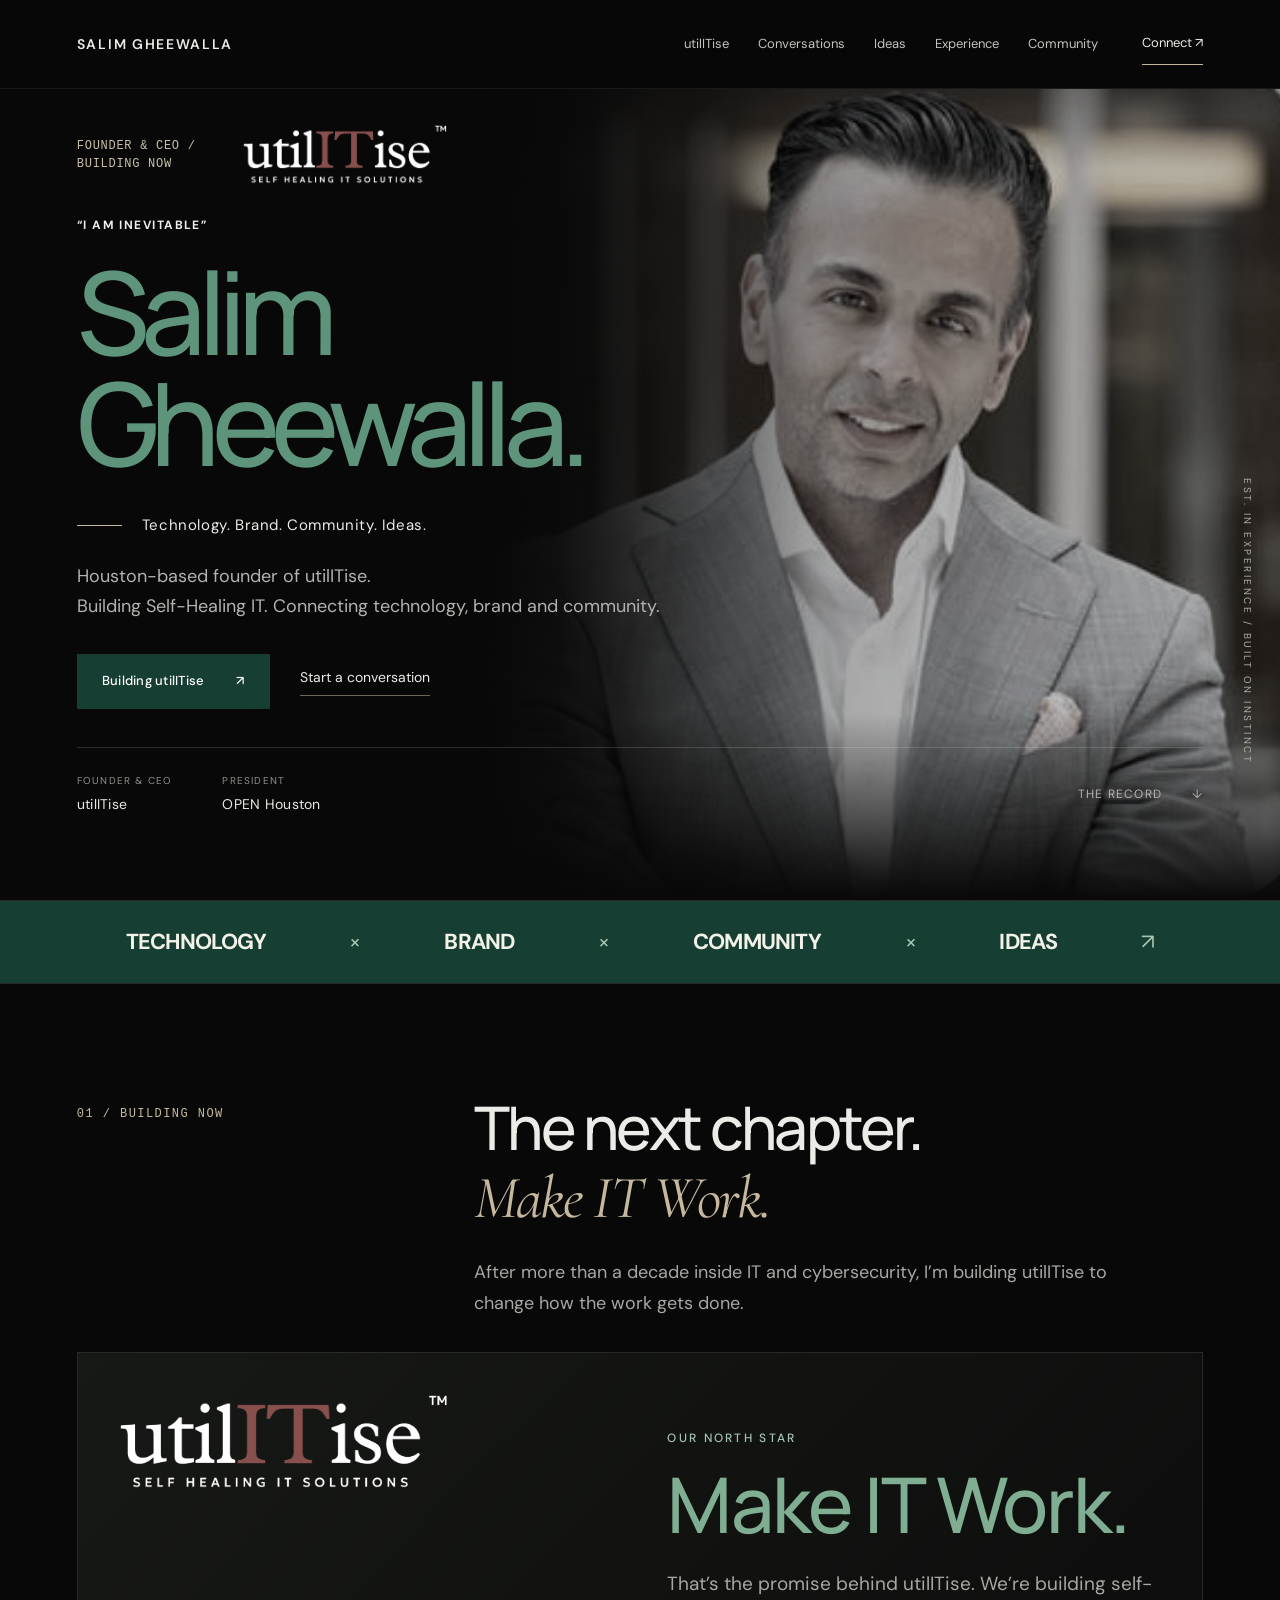
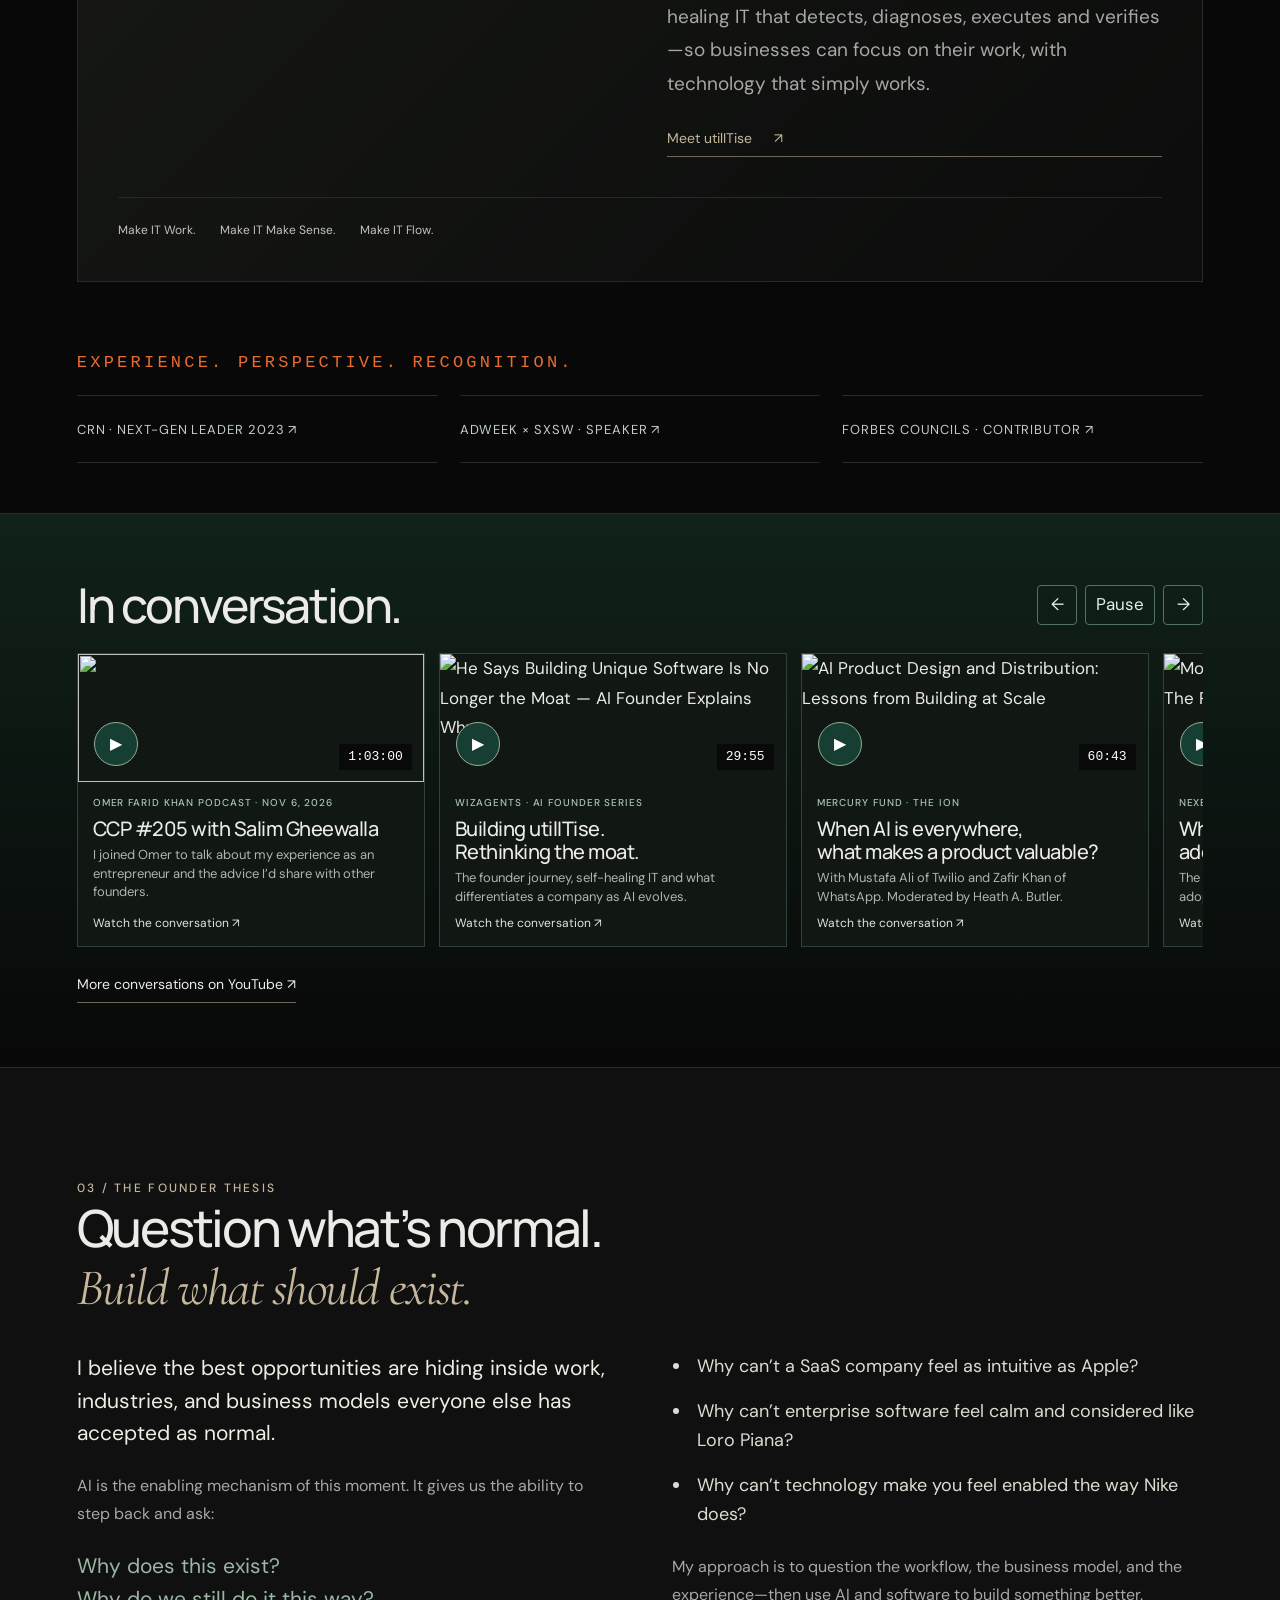
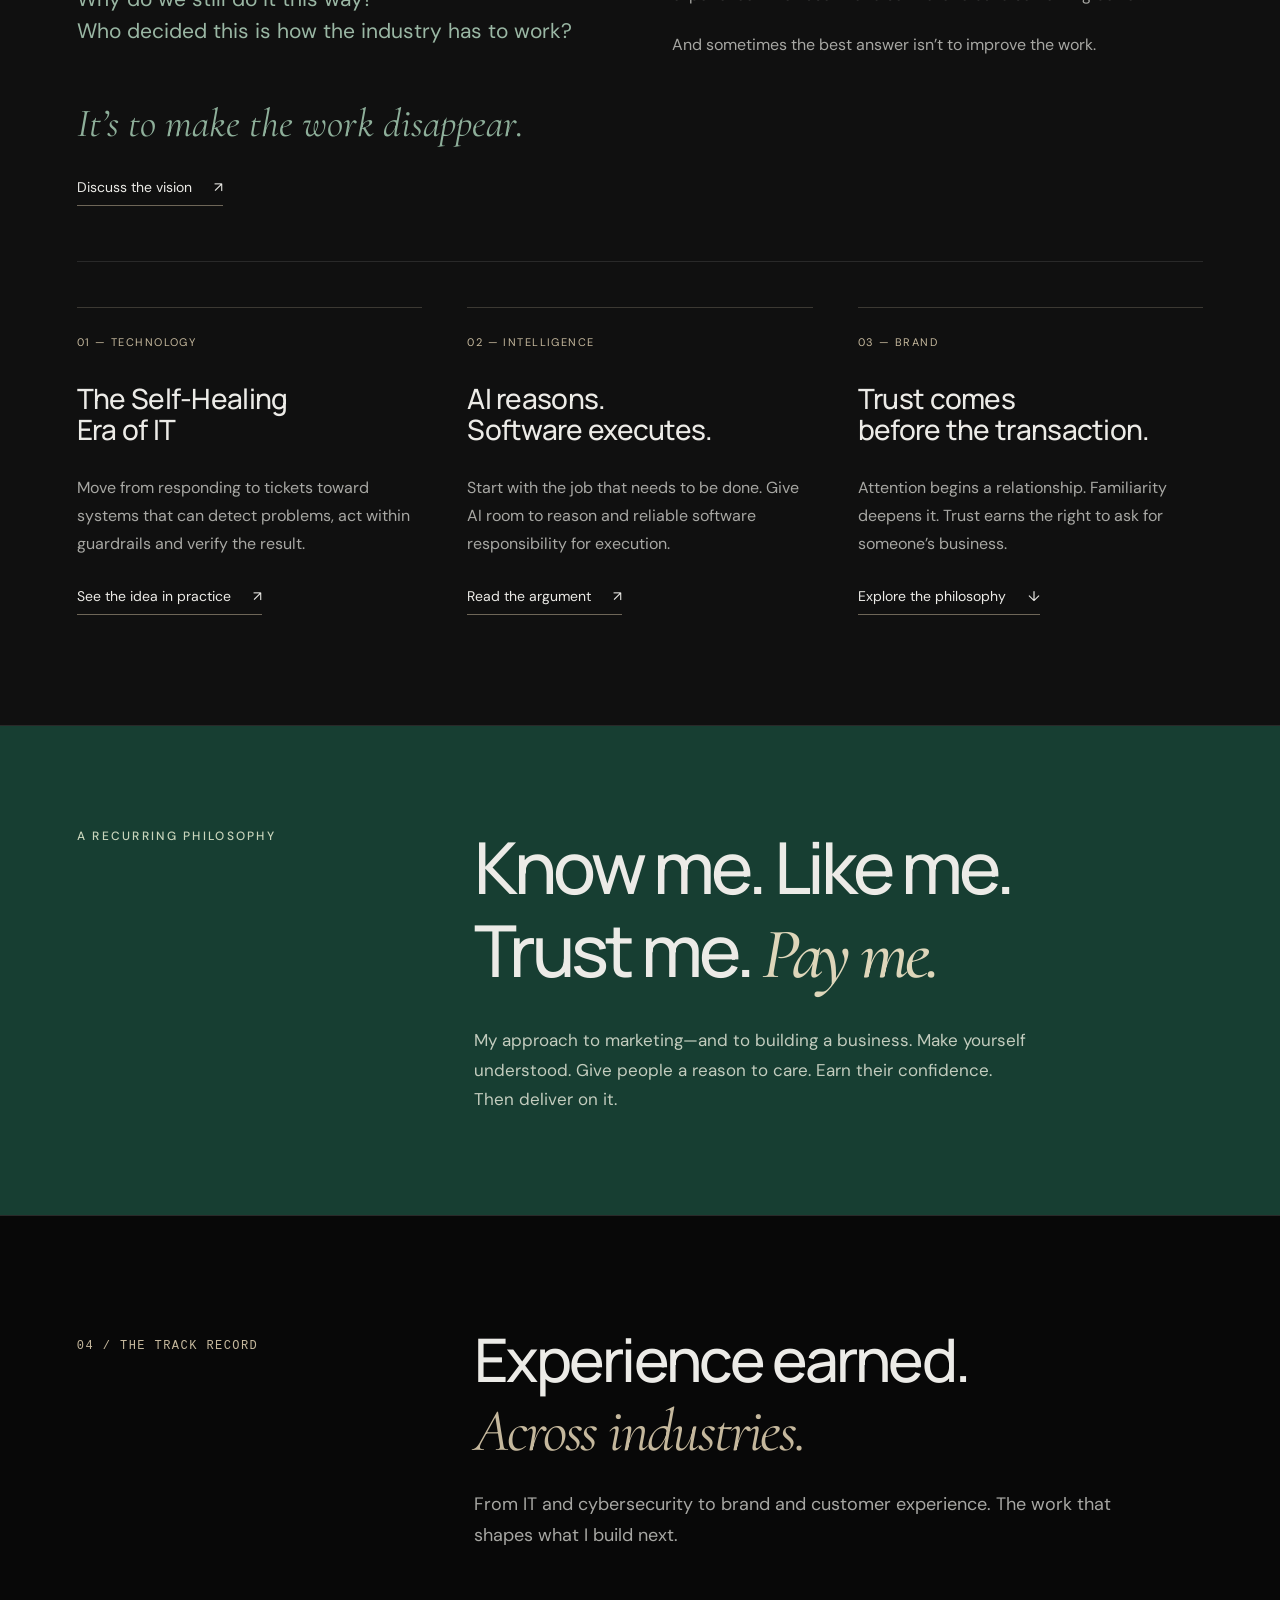
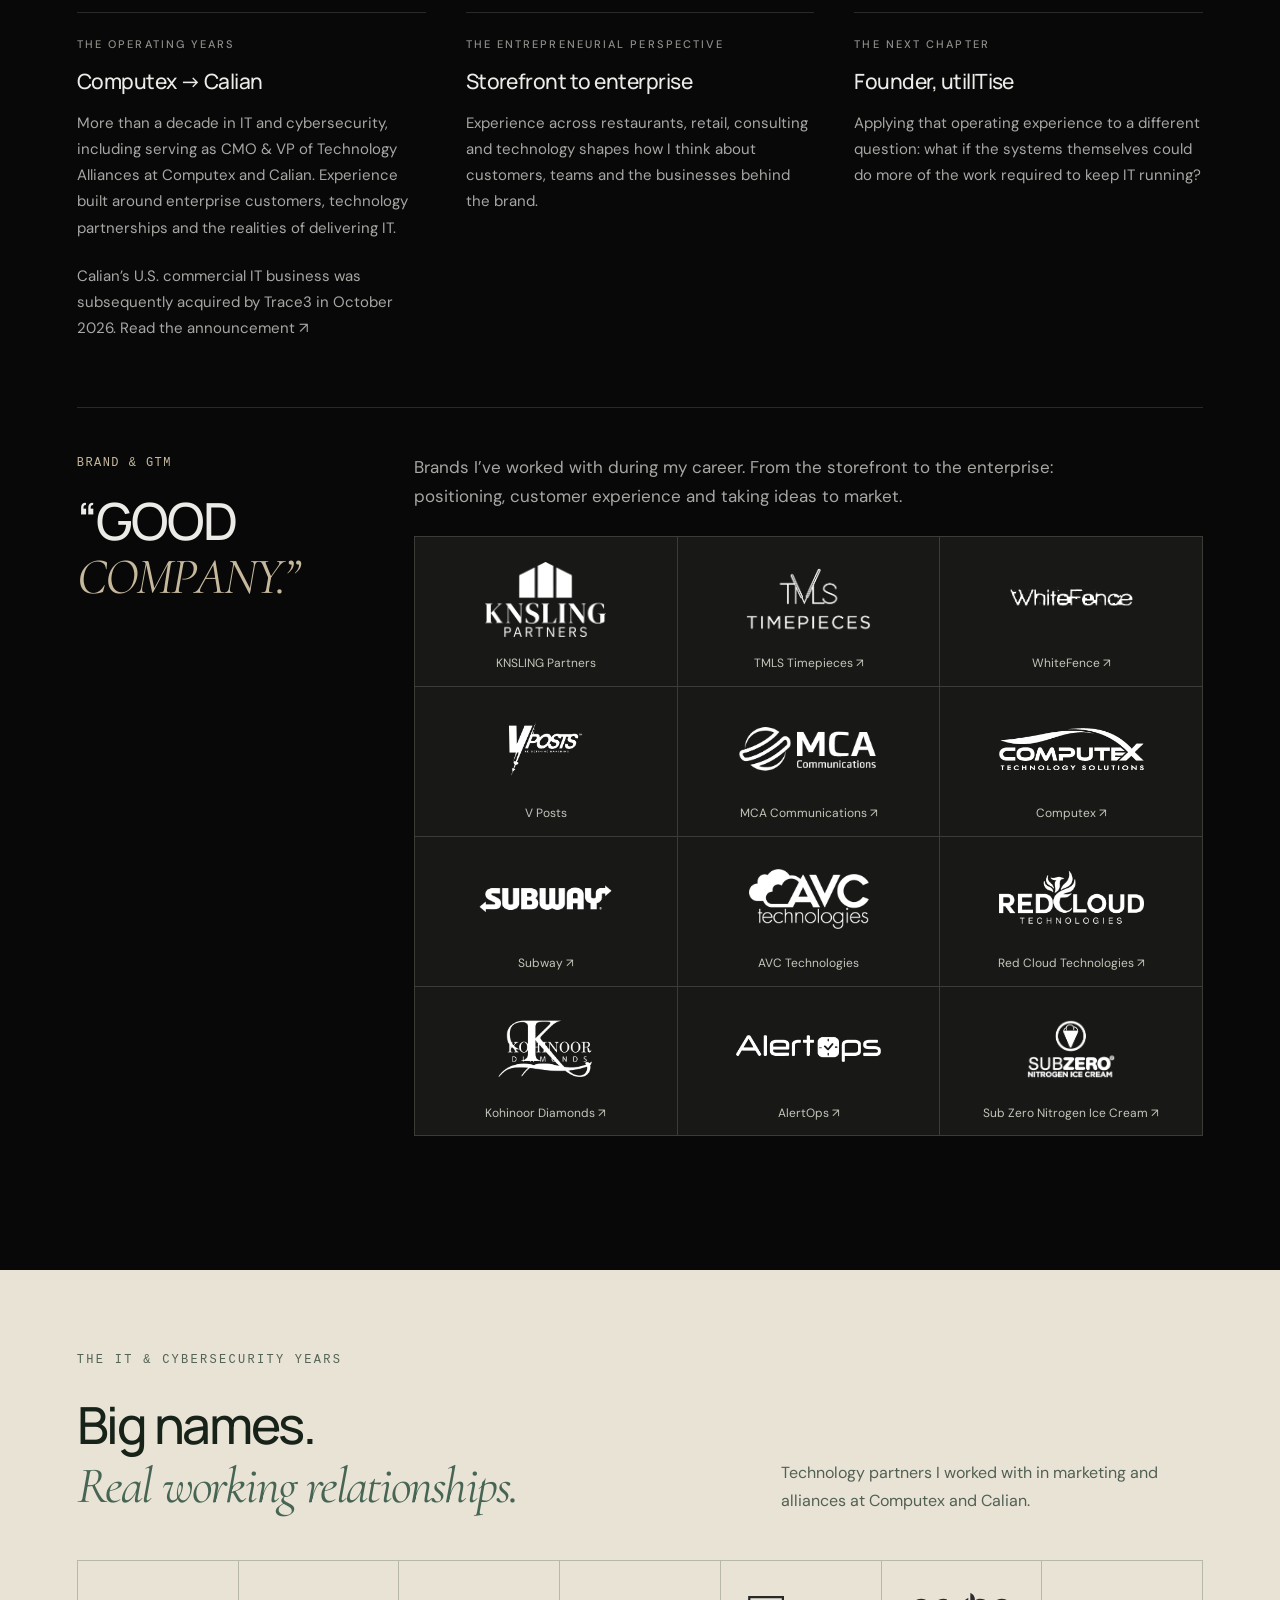
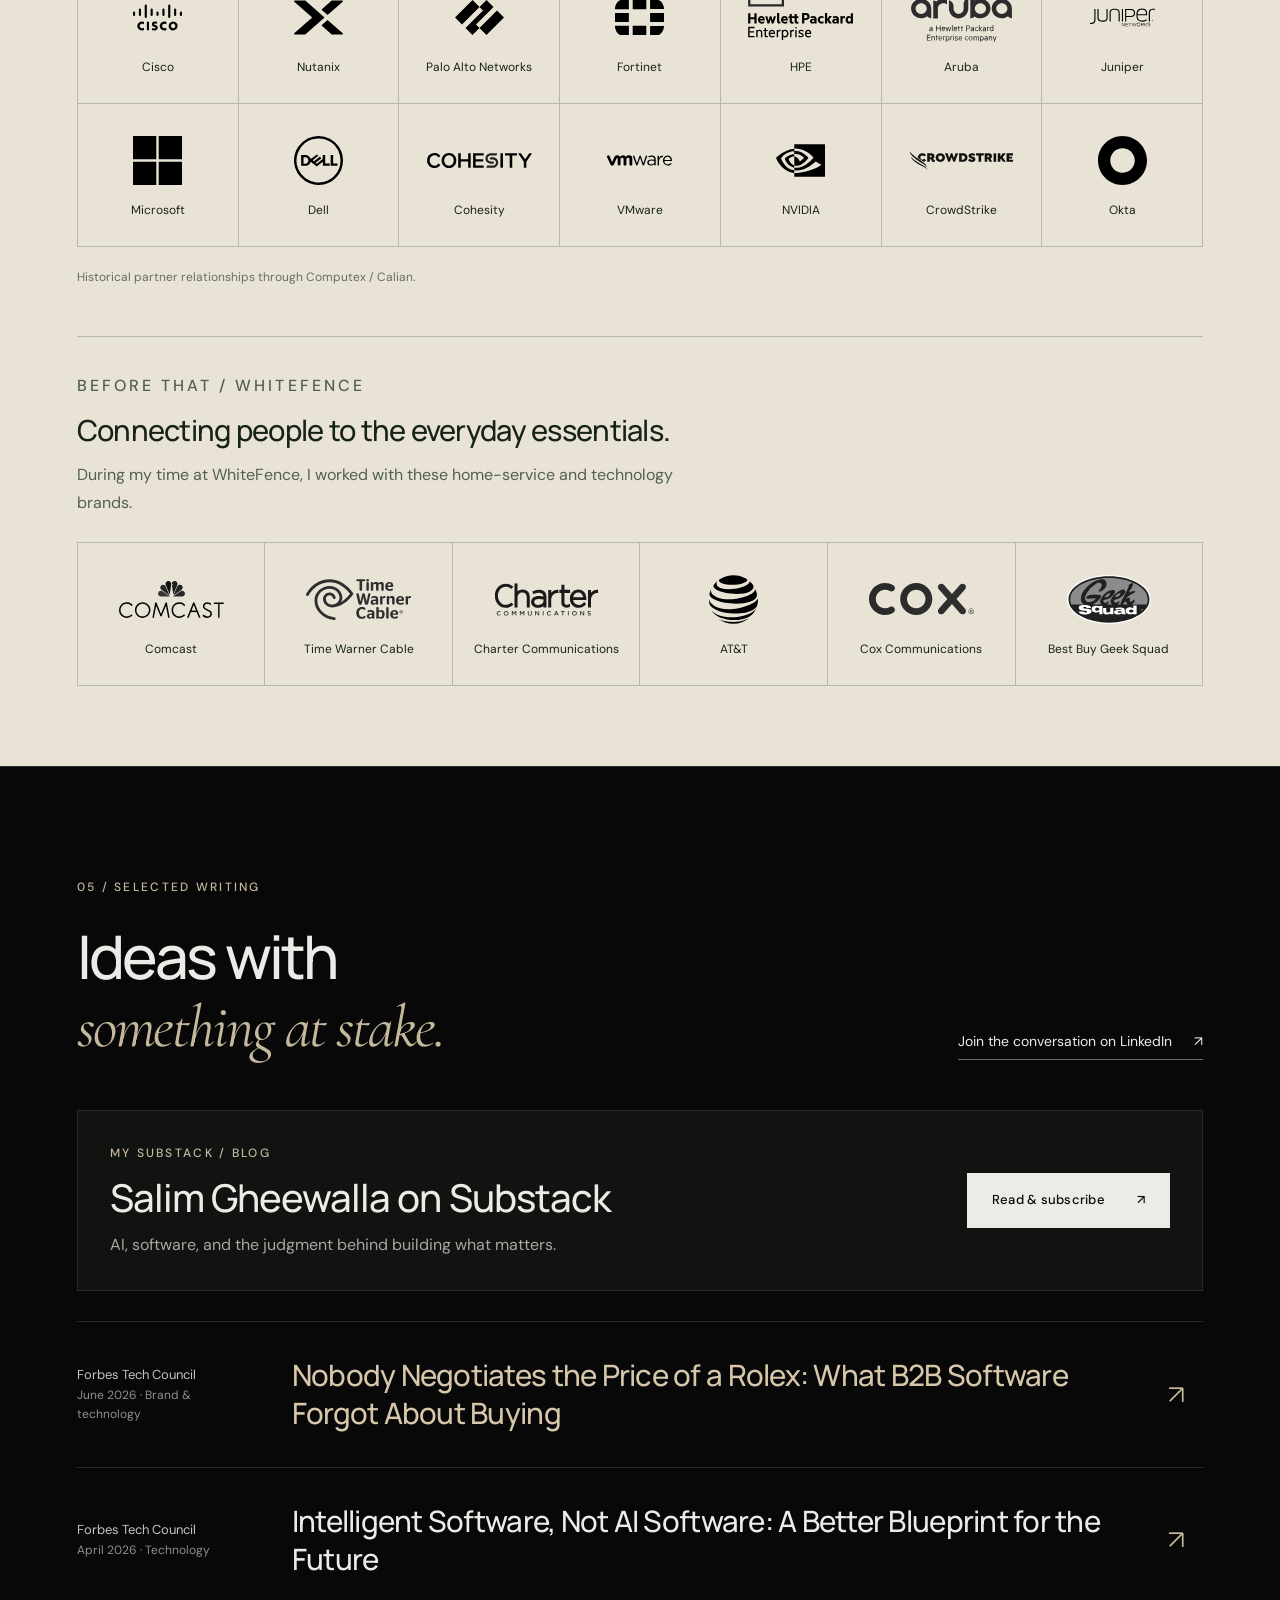
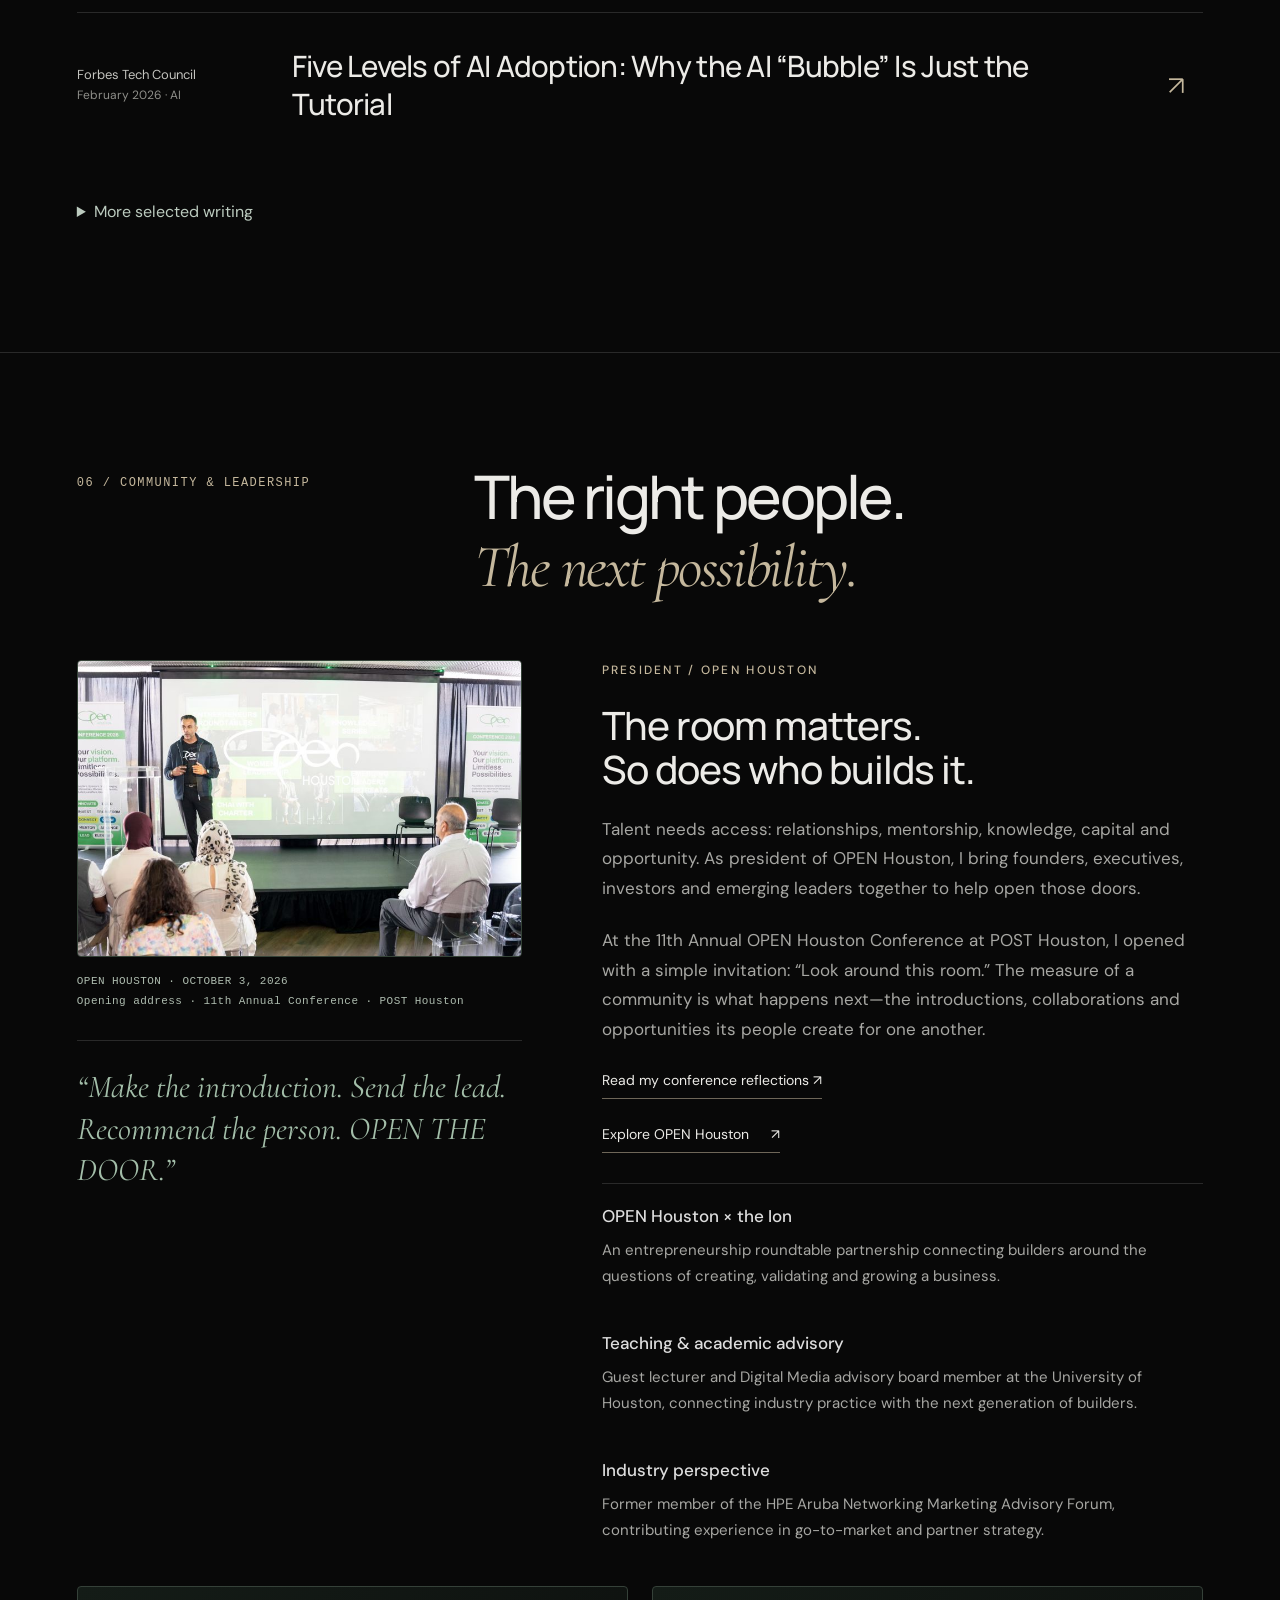
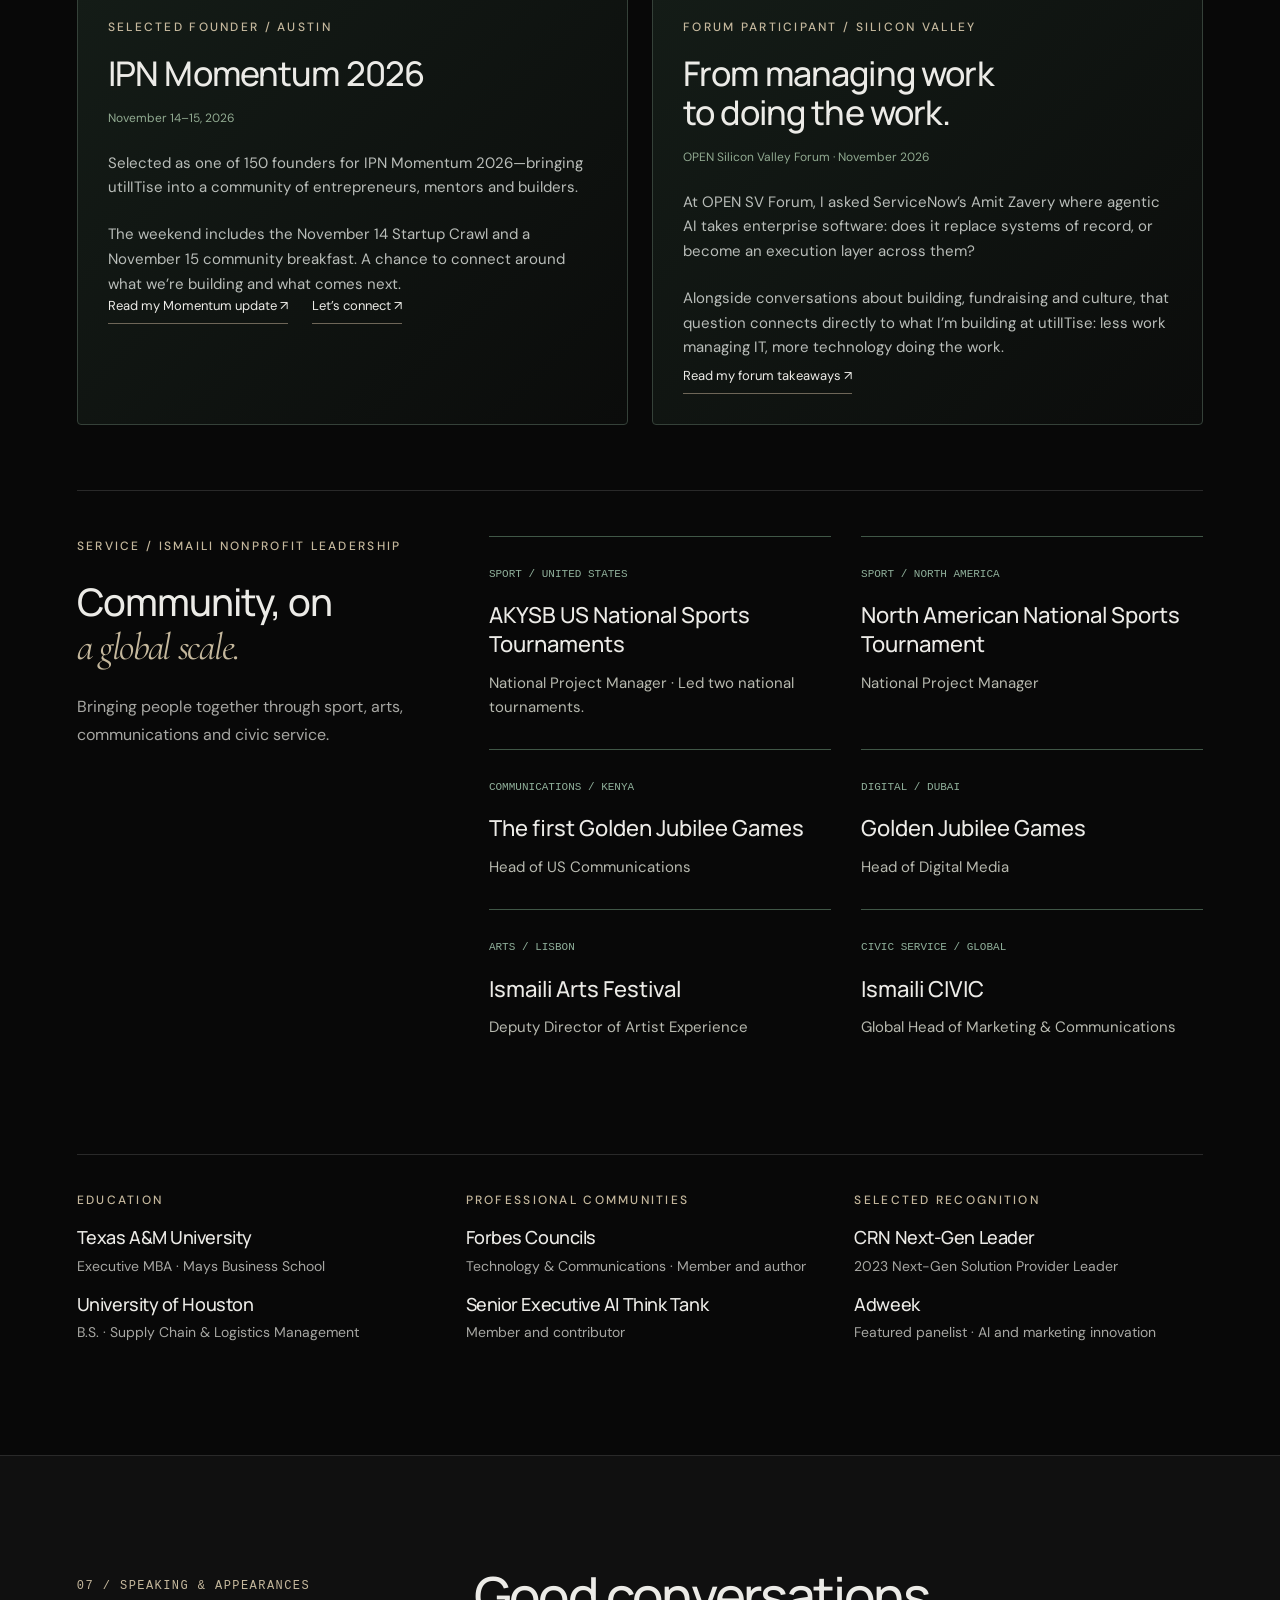
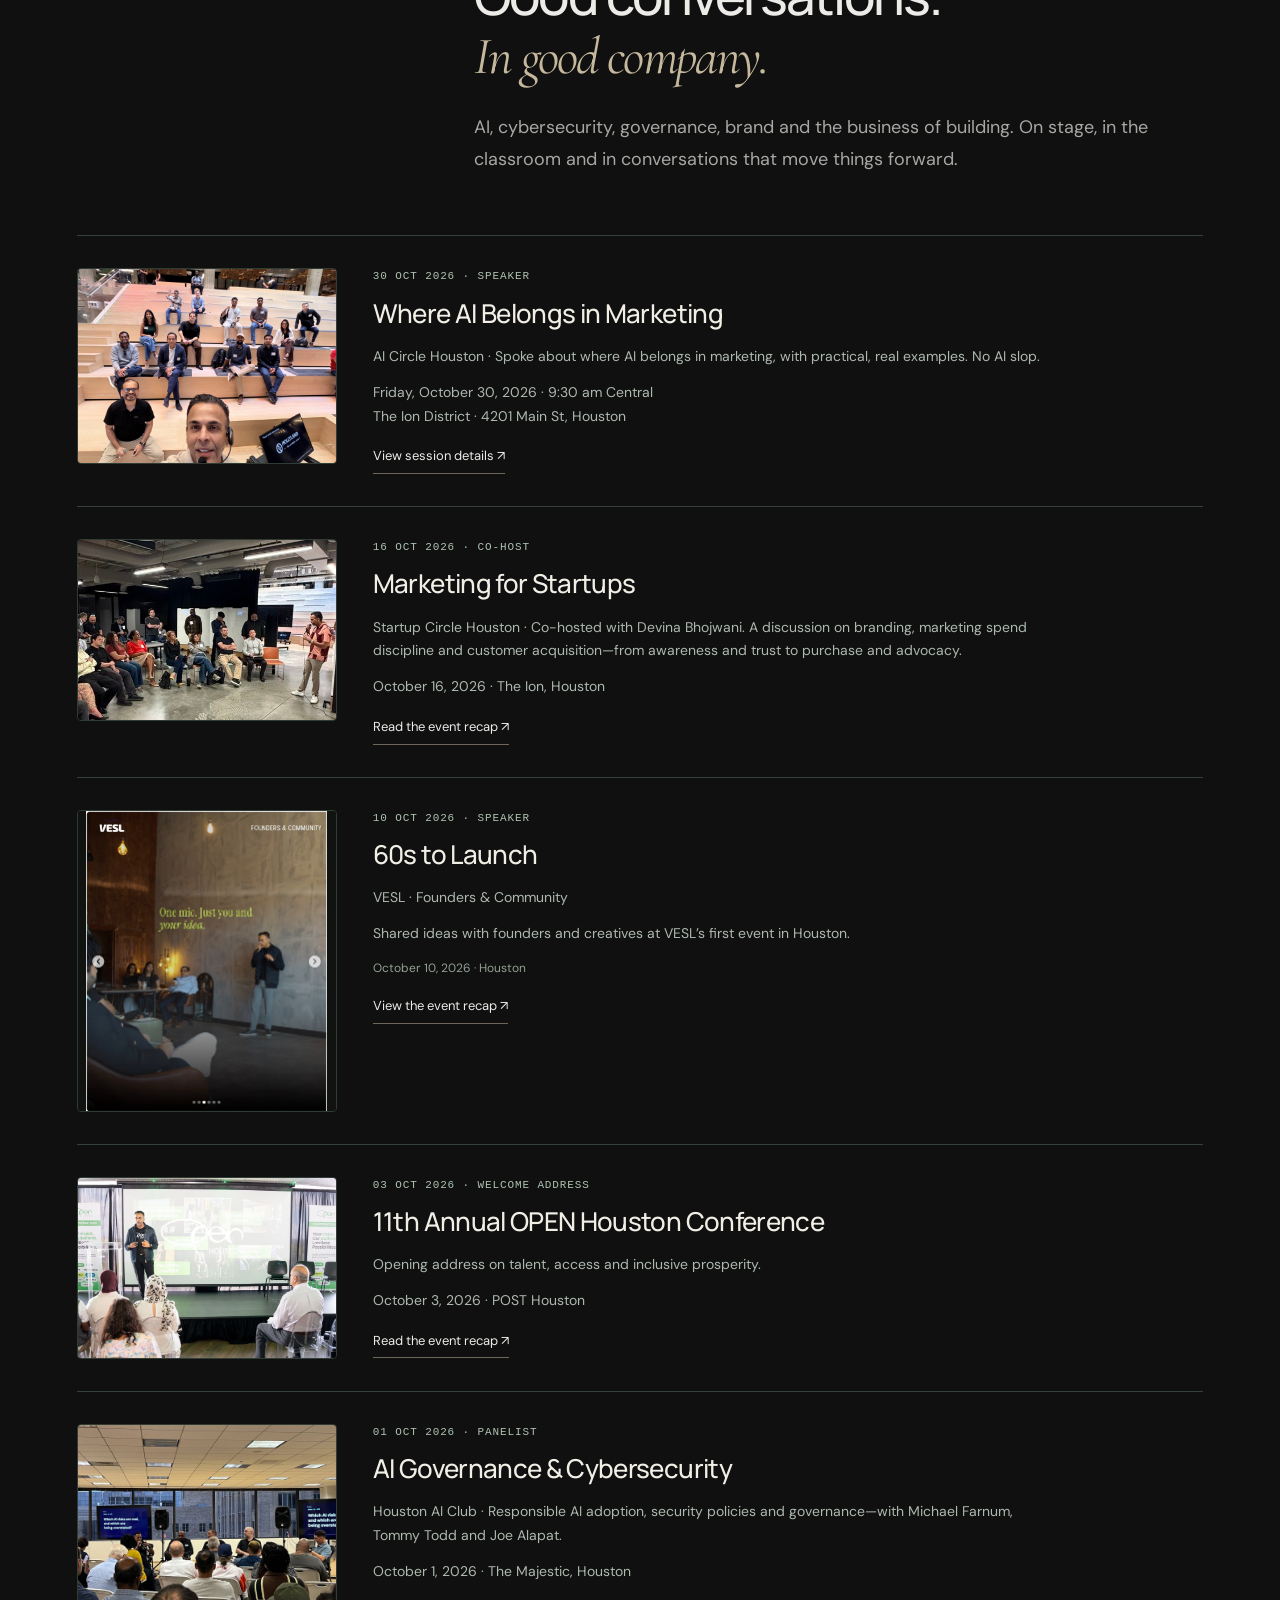
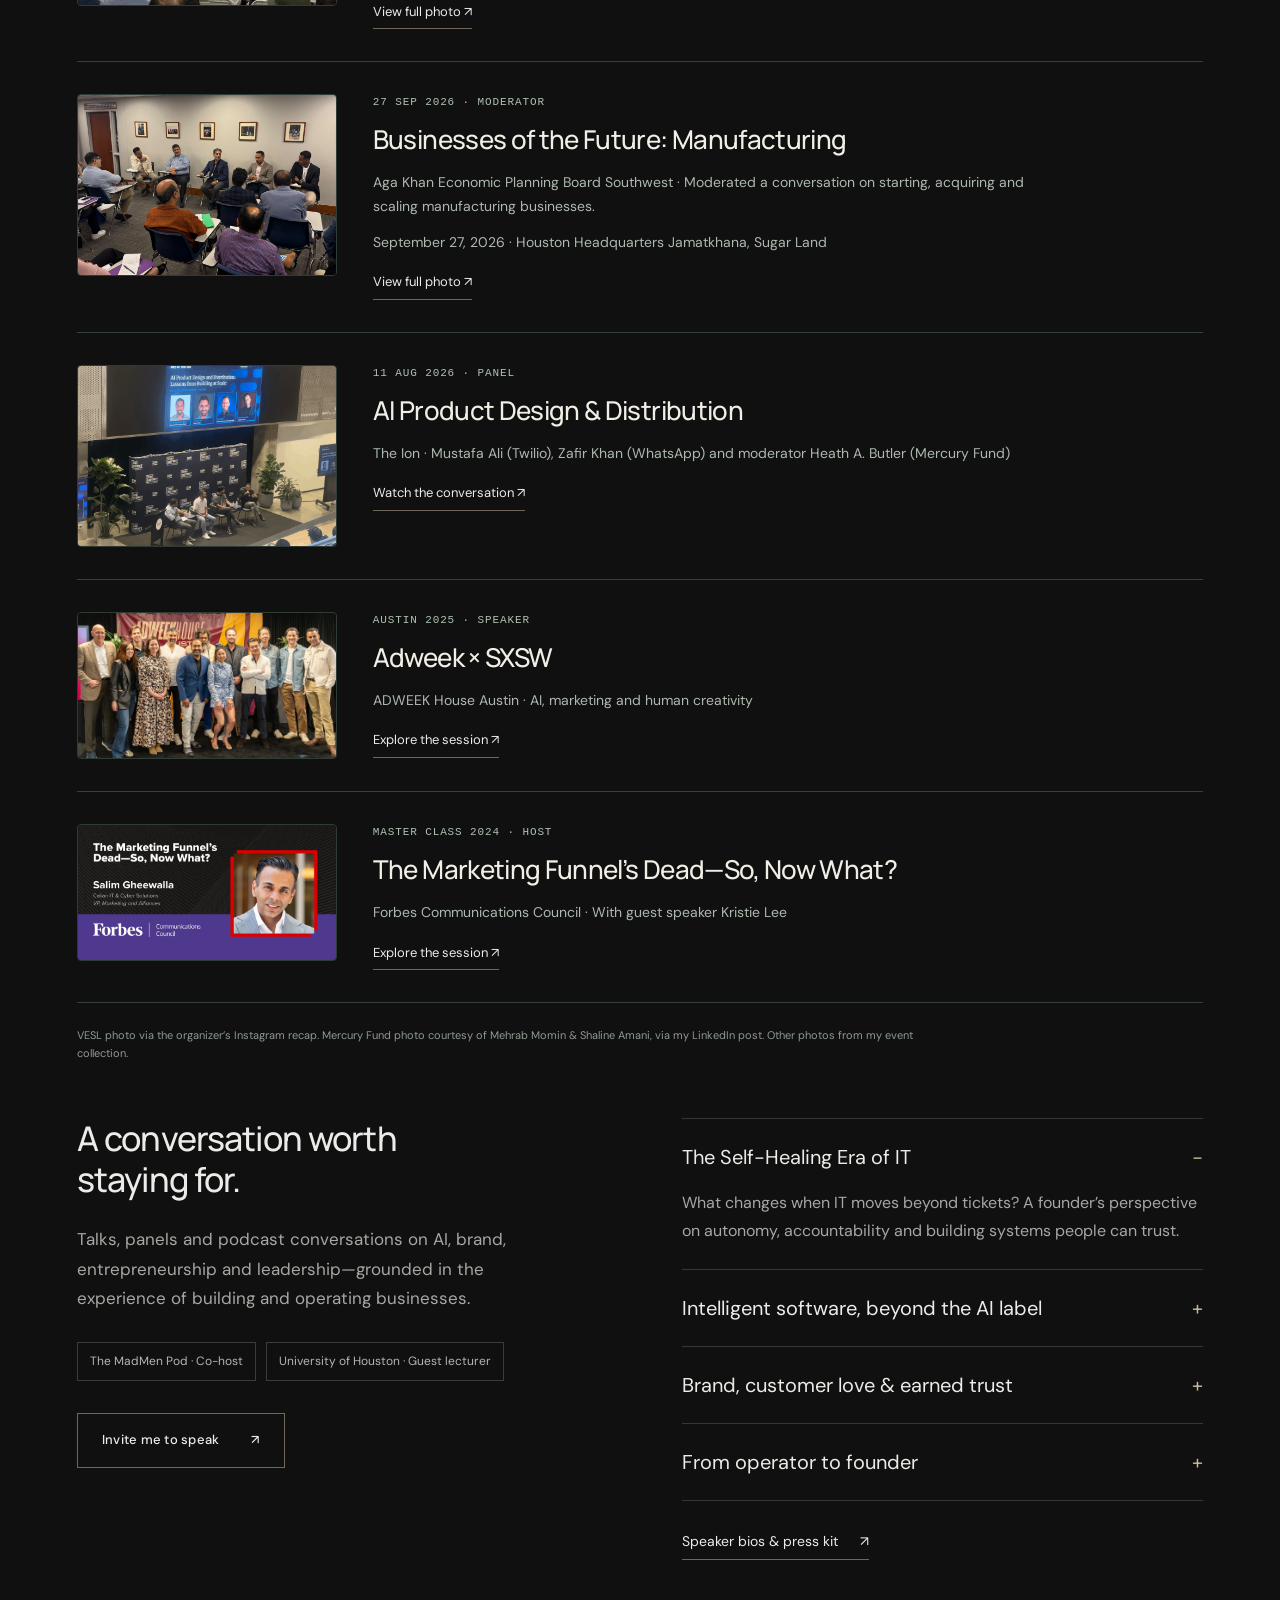
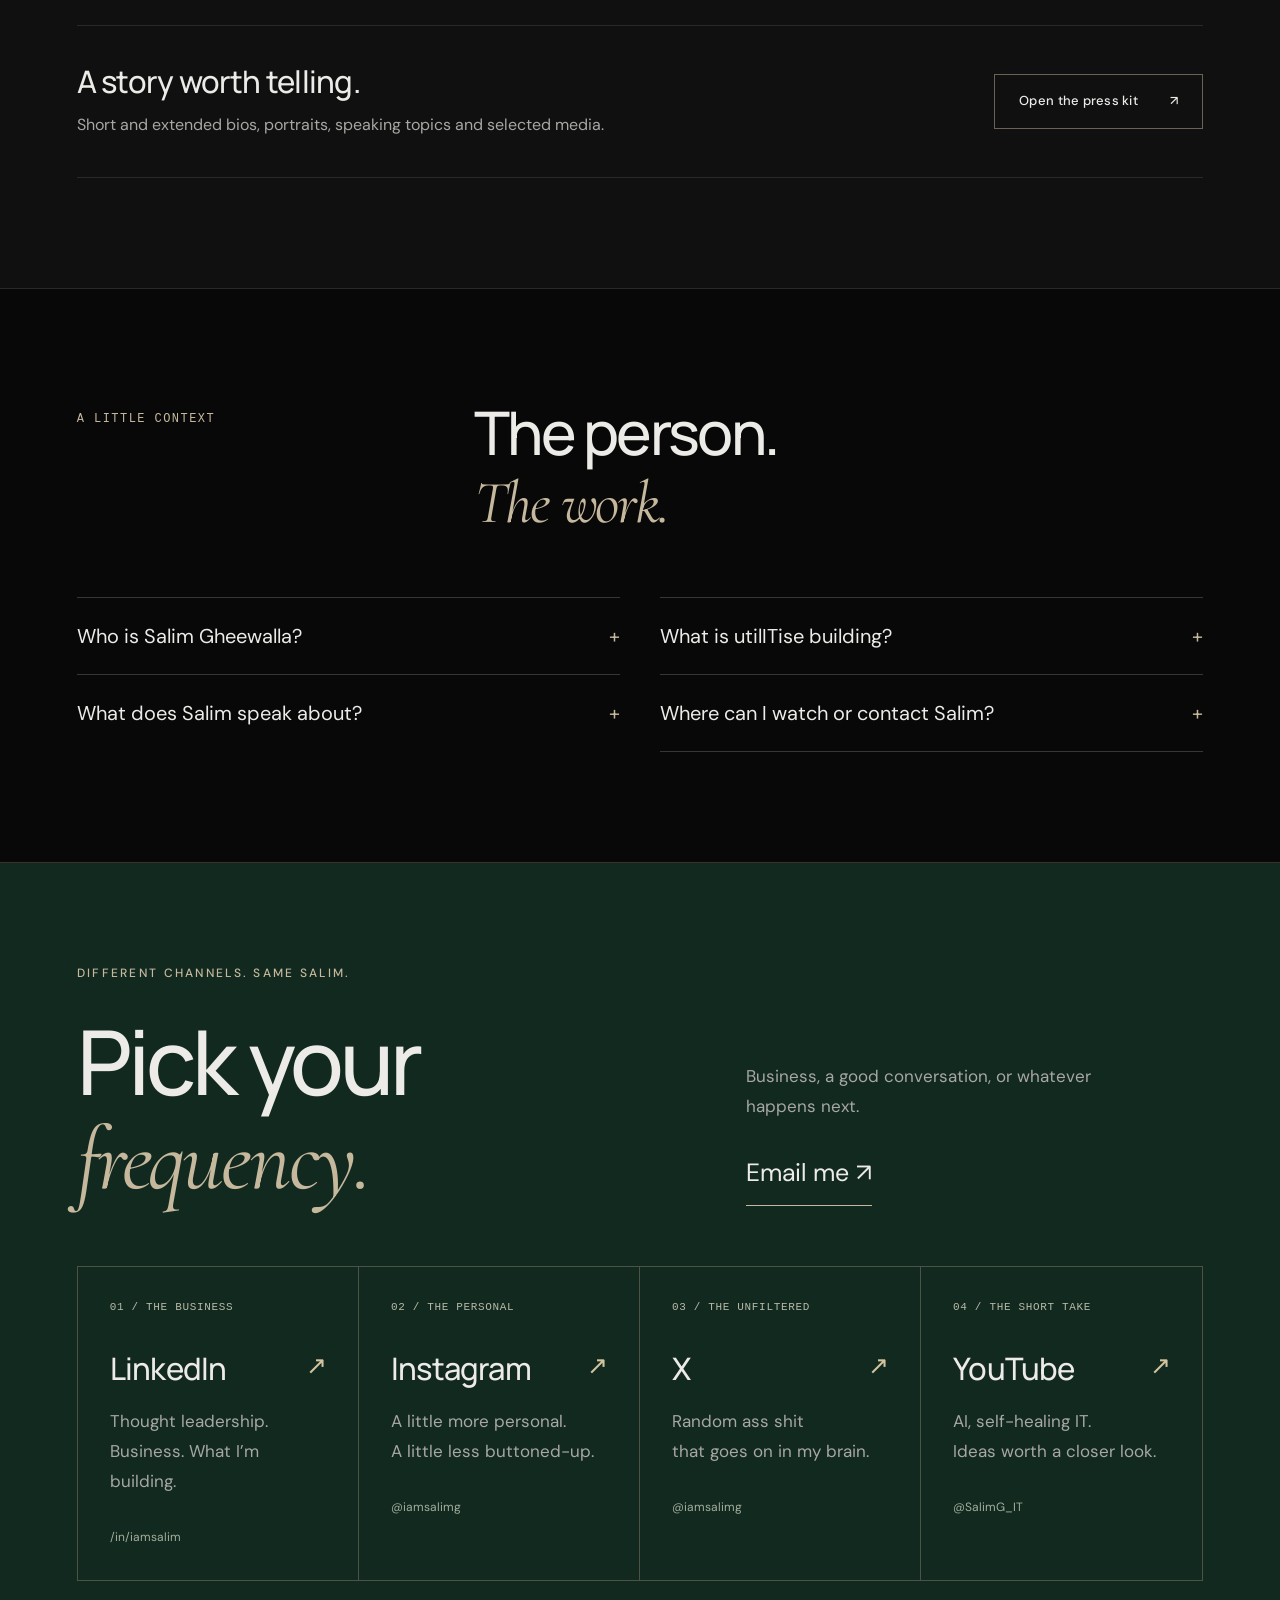
==== commit 68389eb9: "Add OPEN SV Forum takeaways and IPN Momentum founder selection" ====
--- a/index.html
+++ b/index.html
@@ -1,6 +1,15 @@
 <!DOCTYPE html>
 
-<html lang="en"><head><meta charset="utf-8"/><meta content="width=device-width,initial-scale=1" name="viewport"/><title>Salim Gheewalla | Founder &amp; CEO, utilITise</title><meta content="Salim Gheewalla: founder and CEO of utilITise, president of OPEN Houston, technologist, marketer and speaker. Technology, brand, community and ideas." name="description"/><meta content="#080808" name="theme-color"/><meta content="Salim Gheewalla | Founder &amp; CEO, utilITise" property="og:title"/><meta content="Building companies, brands and communities. Making complicated things easier to understand, experience and trust." property="og:description"/><meta content="website" property="og:type"/><link href="favicon.svg" rel="icon" type="image/svg+xml"/><link href="https://fonts.googleapis.com" rel="preconnect"/><link crossorigin="" href="https://fonts.gstatic.com" rel="preconnect"/><link href="https://fonts.googleapis.com/css2?family=Cormorant+Garamond:ital,wght@1,400;1,500&amp;family=DM+Sans:wght@400;450;500;600;700&amp;family=Manrope:wght@400;500;600;700;800&amp;display=swap" rel="stylesheet"/><link href="styles.css?v=20261106-carousel" rel="stylesheet"/><script defer="" src="app.js?v=20261106-carousel"></script><link href="https://gheewalla.org/" rel="canonical"/><meta content="https://gheewalla.org/" property="og:url"/><meta content="Salim Gheewalla" name="author"/><script type="application/ld+json">{"@context":"https://schema.org","@graph":[{"@type":"Person","@id":"https://gheewalla.org/#salim-gheewalla","name":"Salim Gheewalla","url":"https://gheewalla.org/","image":"https://gheewalla.org/assets/salim-portrait-web.jpg","description":"Houston-based founder, technologist, marketer and community builder. Founder and CEO of utilITise and president of OPEN Houston.","jobTitle":"Founder and CEO","worksFor":{"@type":"Organization","name":"utilITise","url":"https://utilitise.com/"},"affiliation":{"@type":"Organization","name":"OPEN Houston","url":"https://openhouston.org/"},"alumniOf":[{"@type":"CollegeOrUniversity","name":"Texas A&M University"},{"@type":"CollegeOrUniversity","name":"University of Houston"}],"sameAs":["https://www.linkedin.com/in/iamsalim/","https://www.instagram.com/iamsalimg/","https://x.com/iamsalimg","https://councils.forbes.com/profile/Salim-Gheewalla-Founder-CEO-utilITise-%7C-Building-Self-Healing-IT-utilITise/5eeb0ff0-c485-41fe-937b-3cf58fae5410","https://www.youtube.com/@SalimG_IT","https://selfhealingit.substack.com/"],"knowsAbout":["Self-Healing IT","Artificial Intelligence","Brand Strategy","Go-to-Market Strategy","Technology Partnerships","Entrepreneurship","Cybersecurity","AI Governance","IT Operations"]},{"@type":"ProfilePage","@id":"https://gheewalla.org/#page","url":"https://gheewalla.org/","name":"Salim Gheewalla","mainEntity":{"@id":"https://gheewalla.org/#salim-gheewalla"},"dateModified":"2026-11-06","inLanguage":"en-US","isPartOf":{"@id":"https://gheewalla.org/#website"}},{"@type":"WebSite","@id":"https://gheewalla.org/#website","url":"https://gheewalla.org/","name":"Salim Gheewalla","publisher":{"@id":"https://gheewalla.org/#salim-gheewalla"},"inLanguage":"en-US"}]}</script><meta content="https://gheewalla.org/assets/salim-portrait-web.jpg" property="og:image"/><meta content="Salim Gheewalla, founder and CEO of utilITise" property="og:image:alt"/><meta content="summary_large_image" name="twitter:card"/><meta content="@iamsalimg" name="twitter:site"/><meta name="robots" content="index,follow,max-image-preview:large"/><meta name="twitter:creator" content="@iamsalimg"/></head><body>
+<html lang="en"><head><meta charset="utf-8"/><meta content="width=device-width,initial-scale=1" name="viewport"/><title>Salim Gheewalla | Founder &amp; CEO, utilITise</title><meta content="Salim Gheewalla: founder and CEO of utilITise, president of OPEN Houston, technologist, marketer and speaker. Technology, brand, community and ideas." name="description"/><meta content="#080808" name="theme-color"/><meta content="Salim Gheewalla | Founder &amp; CEO, utilITise" property="og:title"/><meta content="Building companies, brands and communities. Making complicated things easier to understand, experience and trust." property="og:description"/><meta content="website" property="og:type"/><link href="favicon.svg" rel="icon" type="image/svg+xml"/><link href="https://fonts.googleapis.com" rel="preconnect"/><link crossorigin="" href="https://fonts.gstatic.com" rel="preconnect"/><link href="https://fonts.googleapis.com/css2?family=Cormorant+Garamond:ital,wght@1,400;1,500&amp;family=DM+Sans:wght@400;450;500;600;700&amp;family=Manrope:wght@400;500;600;700;800&amp;display=swap" rel="stylesheet"/><link href="styles.css?v=20261106-carousel" rel="stylesheet"/><script defer="" src="app.js?v=20261106-carousel"></script><link href="https://gheewalla.org/" rel="canonical"/><meta content="https://gheewalla.org/" property="og:url"/><meta content="Salim Gheewalla" name="author"/><script type="application/ld+json">{"@context":"https://schema.org","@graph":[{"@type":"Person","@id":"https://gheewalla.org/#salim-gheewalla","name":"Salim Gheewalla","url":"https://gheewalla.org/","image":"https://gheewalla.org/assets/salim-portrait-web.jpg","description":"Houston-based founder, technologist, marketer and community builder. Founder and CEO of utilITise and president of OPEN Houston.","jobTitle":"Founder and CEO","worksFor":{"@type":"Organization","name":"utilITise","url":"https://utilitise.com/"},"affiliation":{"@type":"Organization","name":"OPEN Houston","url":"https://openhouston.org/"},"alumniOf":[{"@type":"CollegeOrUniversity","name":"Texas A&M University"},{"@type":"CollegeOrUniversity","name":"University of Houston"}],"sameAs":["https://www.linkedin.com/in/iamsalim/","https://www.instagram.com/iamsalimg/","https://x.com/iamsalimg","https://councils.forbes.com/profile/Salim-Gheewalla-Founder-CEO-utilITise-%7C-Building-Self-Healing-IT-utilITise/5eeb0ff0-c485-41fe-937b-3cf58fae5410","https://www.youtube.com/@SalimG_IT","https://selfhealingit.substack.com/"],"knowsAbout":["Self-Healing IT","Artificial Intelligence","Brand Strategy","Go-to-Market Strategy","Technology Partnerships","Entrepreneurship","Cybersecurity","AI Governance","IT Operations"]},{"@type":"ProfilePage","@id":"https://gheewalla.org/#page","url":"https://gheewalla.org/","name":"Salim Gheewalla","mainEntity":{"@id":"https://gheewalla.org/#salim-gheewalla"},"dateModified":"2026-11-13","inLanguage":"en-US","isPartOf":{"@id":"https://gheewalla.org/#website"}},{"@type":"WebSite","@id":"https://gheewalla.org/#website","url":"https://gheewalla.org/","name":"Salim Gheewalla","publisher":{"@id":"https://gheewalla.org/#salim-gheewalla"},"inLanguage":"en-US"}]}</script><meta content="https://gheewalla.org/assets/salim-portrait-web.jpg" property="og:image"/><meta content="Salim Gheewalla, founder and CEO of utilITise" property="og:image:alt"/><meta content="summary_large_image" name="twitter:card"/><meta content="@iamsalimg" name="twitter:site"/><meta name="robots" content="index,follow,max-image-preview:large"/><meta name="twitter:creator" content="@iamsalimg"/><style id="founder-community-updates-style">
+.founder-community-updates{display:grid;grid-template-columns:repeat(2,minmax(0,1fr));gap:24px;margin-top:42px}
+.founder-community-updates article{padding:30px;border:1px solid #354139;background:linear-gradient(135deg,#141c17,#0b0c0b);border-radius:4px;scroll-margin-top:100px}
+.founder-community-updates h3{font-size:clamp(25px,3vw,34px);line-height:1.15;margin:16px 0}
+.founder-community-updates p:not(.eyebrow){font-size:15px;line-height:1.65;color:#b9bdb9}
+.founder-community-updates .update-date{color:#91aa91!important;font-size:12px!important}
+.founder-community-updates .update-links{display:flex;flex-wrap:wrap;gap:12px 24px}
+.founder-community-updates .text-link{font-size:13px}
+@media(max-width:700px){.founder-community-updates{grid-template-columns:1fr;gap:16px}.founder-community-updates article{padding:24px}}
+</style></head><body>
 <a class="skip" href="#main">Skip to content</a><header class="site-header"><div class="wrap header-inner"><a aria-label="Salim Gheewalla home" class="brand" href="index.html">SALIM GHEEWALLA</a><button aria-controls="navigation" aria-expanded="false" class="menu">Menu</button><nav aria-label="Main navigation" class="nav" id="navigation"><a href="#build">utilITise</a><a href="#conversations">Conversations</a><a href="#ideas">Ideas</a><a href="#track-record">Experience</a><a href="#community">Community</a><a class="nav-contact" href="#contact">Connect ↗</a></nav></div></header>
 <main id="main"><section class="hero"><div class="hero-image"><img alt="Salim Gheewalla wearing a grey suit" fetchpriority="high" height="363" src="assets/salim-hero-headshot-20261020.jpg" width="363"/></div><div class="hero-shade"></div><div class="wrap hero-stage"><a class="founder-lockup" href="https://utilitise.com" rel="noopener" target="_blank"><span>FOUNDER &amp; CEO / BUILDING NOW</span><img alt="utilITise — Self Healing IT Solutions" height="1030" src="assets/brands/utilitise-white.png" width="3448"/></a><p class="eyebrow hero-eyebrow">“I am Inevitable”</p><h1>Salim<br/>Gheewalla<span>.</span></h1><div class="hero-line"><span></span><p>Technology. Brand. Community. Ideas.</p></div><p class="hero-copy">Houston-based founder of utilITise.<br/>Building Self-Healing IT. Connecting technology, brand and community.</p><div class="hero-actions"><a class="button" href="#build">Building utilITise <span aria-hidden="true">↗</span></a><a class="text-link" href="#contact">Start a conversation</a></div><div class="hero-bottom"><span>FOUNDER &amp; CEO <strong>utilITise</strong></span><span>PRESIDENT <strong>OPEN Houston</strong></span><a href="#record">THE RECORD <span aria-hidden="true">↓</span></a></div></div><span aria-hidden="true" class="hero-side">EST. IN EXPERIENCE / BUILT ON INSTINCT</span></section><div aria-label="Technology, brand, community and ideas" class="editorial-tape"><span>TECHNOLOGY</span><b>×</b><span>BRAND</span><b>×</b><span>COMMUNITY</span><b>×</b><span>IDEAS</span><b>↗</b></div>
 <section class="section founder-first" id="build"><div class="wrap"><div class="section-heading"><p class="eyebrow">01 / Building now</p><div><h2>The next chapter.<br/><em>Make IT Work.</em></h2><p>After more than a decade inside IT and cybersecurity, I’m building utilITise to change how the work gets done.</p></div></div><div class="build-grid"><article class="build-main"><a class="company-logo" href="https://utilitise.com" rel="noopener" target="_blank"><img alt="utilITise — Self Healing IT Solutions" loading="lazy" src="assets/brands/utilitise-white.png"/></a><p class="eyebrow north-star">OUR NORTH STAR</p><h3>Make IT Work.</h3><p>That’s the promise behind utilITise. We’re building self-healing IT that detects, diagnoses, executes and verifies—so businesses can focus on their work, with technology that simply works.</p><a class="text-link" href="https://utilitise.com" rel="noopener" target="_blank">Meet utilITise <span aria-hidden="true">↗</span></a><div class="principle"><span>Make IT Work.</span><span>Make IT Make Sense.</span><span>Make IT Flow.</span></div></article></div></div></section>
@@ -8,4 +17,7 @@
 <div class="substack-feature" id="substack"><div><p class="eyebrow">My Substack / Blog</p><h3>Salim Gheewalla on Substack</h3><p class="substack-description">AI, software, and the judgment behind building what matters.</p></div><a class="button" href="https://selfhealingit.substack.com/" target="_blank" rel="noopener noreferrer">Read &amp; subscribe <span aria-hidden="true">↗</span></a></div>
 <a class="article featured-article" href="https://www.forbes.com/councils/forbestechcouncil/2026/06/30/nobody-negotiates-the-price-of-a-rolex-what-b2b-software-forgot-about-buying/" rel="noopener" target="_blank"><div class="article-meta"><strong>Forbes Tech Council</strong>June 2026 · Brand &amp; technology</div><h3>Nobody Negotiates the Price of a Rolex: What B2B Software Forgot About Buying</h3><span aria-hidden="true" class="article-arrow">↗</span></a><a class="article" href="https://www.forbes.com/councils/forbestechcouncil/2026/04/20/intelligent-software-not-ai-software-a-better-blueprint-for-the-future/" rel="noopener" target="_blank"><div class="article-meta"><strong>Forbes Tech Council</strong>April 2026 · Technology</div><h3>Intelligent Software, Not AI Software: A Better Blueprint for the Future</h3><span aria-hidden="true" class="article-arrow">↗</span></a>
 <a class="article" href="https://www.forbes.com/councils/forbestechcouncil/2026/02/09/five-levels-of-ai-adoption-why-the-ai-bubble-is-just-the-tutorial/" rel="noopener" target="_blank"><div class="article-meta"><strong>Forbes Tech Council</strong>February 2026 · AI</div><h3>Five Levels of AI Adoption: Why the AI “Bubble” Is Just the Tutorial</h3><span aria-hidden="true" class="article-arrow">↗</span></a>
-<details class="more-writing"><summary>More selected writing</summary><div><a class="article" href="https://www.forbes.com/councils/forbescommunicationscouncil/2025/04/18/only-3-of-brands-get-it-how-customer-love-drives-exponential-growth/" rel="noopener" target="_blank"><div class="article-meta"><strong>Forbes Communications Council</strong>April 2025 · Brand</div><h3>Only 3% of Brands Get It: How Customer Love Drives Exponential Growth</h3><span aria-hidden="true" class="article-arrow">↗</span></a><a class="article" href="https://www.forbes.com/councils/forbescommunicationscouncil/2025/01/14/aspirational-marketing-balancing-dreams-and-reality-in-brand-storytelling/" rel="noopener" target="_blank"><div class="article-meta"><strong>Forbes Communications Council</strong>January 2025 · Storytelling</div><h3>Aspirational Marketing: Balancing Dreams and Reality in Brand Storytelling</h3><span aria-hidden="true" class="article-arrow">↗</span></a></div></details></div></section><section class="section" id="community"><div class="wrap"><div class="section-heading"><p class="eyebrow">06 / Community &amp; leadership</p><div><h2>The right people.<br/><em>The next possibility.</em></h2></div></div><div class="community-grid"><figure class="conference-moment" id="open-houston-conference"><a href="https://www.linkedin.com/posts/iamsalim_look-around-this-room-that-was-one-of-ugcPost-7513646625697832960-d_kg/" target="_blank" rel="noopener"><img alt="Salim Gheewalla delivering the opening address at the 11th Annual OPEN Houston Conference at POST Houston" width="800" height="533" loading="lazy" src="assets/events/open-houston-2026.jpg"/></a><figcaption>OPEN HOUSTON · OCTOBER 3, 2026<br/>Opening address · 11th Annual Conference · POST Houston</figcaption><blockquote>“Make the introduction. Send the lead. Recommend the person. OPEN THE DOOR.”</blockquote></figure><div class="community-copy"><p class="eyebrow">President / OPEN Houston</p><h3>The room matters.<br/>So does who builds it.</h3><p>Talent needs access: relationships, mentorship, knowledge, capital and opportunity. As president of OPEN Houston, I bring founders, executives, investors and emerging leaders together to help open those doors.</p><p>At the 11th Annual OPEN Houston Conference at POST Houston, I opened with a simple invitation: “Look around this room.” The measure of a community is what happens next—the introductions, collaborations and opportunities its people create for one another.</p><a class="text-link" href="https://www.linkedin.com/posts/iamsalim_look-around-this-room-that-was-one-of-ugcPost-7513646625697832960-d_kg/" target="_blank" rel="noopener">Read my conference reflections ↗</a><br/><a class="text-link" href="https://openhouston.org" rel="noopener" target="_blank">Explore OPEN Houston <span aria-hidden="true">↗</span></a><div class="advisory"><p><strong>OPEN Houston × the Ion</strong>An entrepreneurship roundtable partnership connecting builders around the questions of creating, validating and growing a business.</p><p><strong>Teaching &amp; academic advisory</strong>Guest lecturer and Digital Media advisory board member at the University of Houston, connecting industry practice with the next generation of builders.</p><p><strong>Industry perspective</strong>Former member of the HPE Aruba Networking Marketing Advisory Forum, contributing experience in go-to-market and partner strategy.</p></div></div></div><div class="service-history" id="service"><div class="service-heading"><p class="eyebrow">Service / Ismaili nonprofit leadership</p><h3>Community, on<br/><em>a global scale.</em></h3><p>Bringing people together through sport, arts, communications and civic service.</p></div><div class="service-roles"><article><span>SPORT / UNITED STATES</span><h4>AKYSB US National Sports Tournaments</h4><p>National Project Manager · Led two national tournaments.</p></article><article><span>SPORT / NORTH AMERICA</span><h4>North American National Sports Tournament</h4><p>National Project Manager</p></article><article><span>COMMUNICATIONS / KENYA</span><h4>The first Golden Jubilee Games</h4><p>Head of US Communications</p></article><article><span>DIGITAL / DUBAI</span><h4>Golden Jubilee Games</h4><p>Head of Digital Media</p></article><article><span>ARTS / LISBON</span><h4>Ismaili Arts Festival</h4><p>Deputy Director of Artist Experience</p></article><article><span>CIVIC SERVICE / GLOBAL</span><h4>Ismaili CIVIC</h4><p>Global Head of Marketing &amp; Communications</p></article></div></div><div class="credentials"><div><p class="eyebrow">Education</p><h3>Texas A&amp;M University</h3><p>Executive MBA · Mays Business School</p><h3>University of Houston</h3><p>B.S. · Supply Chain &amp; Logistics Management</p></div><div><p class="eyebrow">Professional communities</p><h3>Forbes Councils</h3><p>Technology &amp; Communications · Member and author</p><h3>Senior Executive AI Think Tank</h3><p>Member and contributor</p></div><div><p class="eyebrow">Selected recognition</p><h3>CRN Next-Gen Leader</h3><p>2023 Next-Gen Solution Provider Leader</p><h3>Adweek</h3><p>Featured panelist · AI and marketing innovation</p></div></div></div></section><section class="section speaking" id="speaking"><div class="wrap"><div class="section-heading"><p class="eyebrow">07 / Speaking &amp; appearances</p><div><h2>Good conversations.<br/><em>In good company.</em></h2><p>AI, cybersecurity, governance, brand and the business of building. On stage, in the classroom and in conversations that move things forward.</p></div></div><div class="appearances"><article class="appearance" id="ai-circle-marketing"><a class="appearance-photo" href="assets/events/ai-circle-october-2026.jpg" target="_blank" rel="noopener" aria-label="View full event photo: Where AI Belongs in Marketing"><img src="assets/events/ai-circle-october-2026.jpg" alt="Salim Gheewalla with attendees at AI Circle Houston’s Where AI Belongs in Marketing session at The Ion, October 30, 2026" loading="lazy" width="1600" height="1200" style="height:auto;aspect-ratio:4/3;object-fit:contain"/></a><div class="appearance-copy"><p class="appearance-meta">30 OCT 2026 · SPEAKER</p><h3>Where AI Belongs in Marketing</h3><p>AI Circle Houston · Spoke about where AI belongs in marketing, with practical, real examples. No AI slop.</p><p><time datetime="2026-10-30T09:30:00-05:00">Friday, October 30, 2026 · 9:30 am Central</time><br/>The Ion District · 4201 Main St, Houston</p><a class="text-link" href="https://lnkd.in/p/gdVrSt3S" target="_blank" rel="noopener">View session details ↗</a></div></article><article class="appearance" id="startup-circle"><a class="appearance-photo" href="assets/events/startup-circle-houston.jpg" target="_blank" rel="noopener" aria-label="View full photo: Marketing for Startups"><img src="assets/events/startup-circle-houston.jpg" alt="Salim Gheewalla co-hosting Marketing for Startups at Startup Circle Houston" loading="lazy" style="object-position:center 40%" width="800" height="500"/></a><div class="appearance-copy"><p class="appearance-meta">16 OCT 2026 · CO-HOST</p><h3>Marketing for Startups</h3><p>Startup Circle Houston · Co-hosted with Devina Bhojwani. A discussion on branding, marketing spend discipline and customer acquisition—from awareness and trust to purchase and advocacy.</p><p>October 16, 2026 · The Ion, Houston</p><a class="text-link" href="https://www.linkedin.com/posts/startupcircle-entrepreneurship-startupmarketing-ugcPost-7519152888615657472-PLFL/" target="_blank" rel="noopener">Read the event recap ↗</a></div></article><article class="appearance" id="60s-to-launch"><a class="appearance-photo appearance-poster" href="assets/events/60s-to-launch.jpg" target="_blank" rel="noopener" aria-label="View full photo: 60s to Launch"><img src="assets/events/60s-to-launch.jpg" alt="Salim Gheewalla speaking into a microphone at VESL’s 60s to Launch founders event" width="966" height="1202" loading="lazy"/></a><div class="appearance-copy"><p class="appearance-meta">10 OCT 2026 · SPEAKER</p><h3>60s to Launch</h3><p>VESL · Founders &amp; Community</p><p>Shared ideas with founders and creatives at VESL’s first event in Houston.</p><p class="appearance-note">October 10, 2026 · Houston</p><a class="text-link" href="https://www.instagram.com/p/De91UfRFBzm/" target="_blank" rel="noopener">View the event recap ↗</a></div></article><article class="appearance" id="open-houston-speaking"><a class="appearance-photo" href="assets/events/open-houston-2026.jpg" target="_blank" rel="noopener" aria-label="View full photo: 11th Annual OPEN Houston Conference"><img src="assets/events/open-houston-2026.jpg" alt="Salim Gheewalla delivering the opening address at the OPEN Houston Conference" loading="lazy" style="object-position:center" width="800" height="500"/></a><div class="appearance-copy"><p class="appearance-meta">03 OCT 2026 · WELCOME ADDRESS</p><h3>11th Annual OPEN Houston Conference</h3><p>Opening address on talent, access and inclusive prosperity.</p><p>October 3, 2026 · POST Houston</p><a class="text-link" href="https://www.linkedin.com/posts/iamsalim_look-around-this-room-that-was-one-of-ugcPost-7513646625697832960-d_kg/" target="_blank" rel="noopener">Read the event recap ↗</a></div></article><article class="appearance" id="houston-ai-club-panel"><a class="appearance-photo" href="assets/events/houston-ai-club-panel.jpg" target="_blank" rel="noopener" aria-label="View full photo: AI Governance &amp; Cybersecurity"><img src="assets/events/houston-ai-club-panel.jpg" alt="Houston AI Club panel on AI governance and cybersecurity" loading="lazy" style="object-position:center 78%" width="800" height="500"/></a><div class="appearance-copy"><p class="appearance-meta">01 OCT 2026 · PANELIST</p><h3>AI Governance &amp; Cybersecurity</h3><p>Houston AI Club · Responsible AI adoption, security policies and governance—with Michael Farnum, Tommy Todd and Joe Alapat.</p><p>October 1, 2026 · The Majestic, Houston</p><a class="text-link" href="assets/events/houston-ai-club-panel.jpg" target="_blank" rel="noopener">View full photo ↗</a></div></article><article class="appearance" id="manufacturing-panel"><a class="appearance-photo" href="assets/events/manufacturing-panel.jpg" target="_blank" rel="noopener" aria-label="View full photo: Businesses of the Future: Manufacturing"><img src="assets/events/manufacturing-panel.jpg" alt="Salim Gheewalla moderating the manufacturing panel" loading="lazy" style="object-position:center 47%" width="800" height="500"/></a><div class="appearance-copy"><p class="appearance-meta">27 SEP 2026 · MODERATOR</p><h3>Businesses of the Future: Manufacturing</h3><p>Aga Khan Economic Planning Board Southwest · Moderated a conversation on starting, acquiring and scaling manufacturing businesses.</p><p>September 27, 2026 · Houston Headquarters Jamatkhana, Sugar Land</p><a class="text-link" href="assets/events/manufacturing-panel.jpg" target="_blank" rel="noopener">View full photo ↗</a></div></article><article class="appearance" id="mercury-fund-speaking"><a class="appearance-photo" href="assets/events/ion-panel.jpg" target="_blank" rel="noopener" aria-label="View full photo: AI Product Design &amp; Distribution"><img src="assets/events/ion-panel.jpg" alt="Salim Gheewalla on the Mercury Fund AI product panel" loading="lazy" style="object-position:center" width="800" height="500"/></a><div class="appearance-copy"><p class="appearance-meta">11 AUG 2026 · PANEL</p><h3>AI Product Design &amp; Distribution</h3><p>The Ion · Mustafa Ali (Twilio), Zafir Khan (WhatsApp) and moderator Heath A. Butler (Mercury Fund)</p><a class="text-link" href="https://www.youtube.com/watch?v=wkBtVvXD3WU" target="_blank" rel="noopener">Watch the conversation ↗</a></div></article><article class="appearance" id="adweek-sxsw"><a class="appearance-photo" href="assets/events/adweek-sxsw-2025.jpg" target="_blank" rel="noopener" aria-label="View full event photo"><img src="assets/events/adweek-sxsw-2025.jpg" alt="Salim Gheewalla with attendees at ADWEEK House Austin during SXSW" width="1200" height="675" loading="lazy" style="height:auto;aspect-ratio:1200/675;object-fit:contain"/></a><div class="appearance-copy"><p class="appearance-meta">AUSTIN 2025 · SPEAKER</p><h3>Adweek × SXSW</h3><p>ADWEEK House Austin · AI, marketing and human creativity</p><a class="text-link" href="https://event.adweek.com/awh_austin_2025/7621825" target="_blank" rel="noopener">Explore the session ↗</a></div></article><article class="appearance" id="forbes-master-class"><a class="appearance-photo" href="assets/events/forbes-masterclass-2024.jpg" target="_blank" rel="noopener" aria-label="View full session graphic"><img src="assets/events/forbes-masterclass-2024.jpg" alt="Forbes Communications Council graphic for Salim Gheewalla’s master class: The Marketing Funnel’s Dead—So, Now What?" width="1576" height="827" loading="lazy" style="height:auto;aspect-ratio:1576/827;object-fit:contain"/></a><div class="appearance-copy"><p class="appearance-meta">MASTER CLASS 2024 · HOST</p><h3>The Marketing Funnel’s Dead—So, Now What?</h3><p>Forbes Communications Council · With guest speaker Kristie Lee</p><a class="text-link" href="https://councils.forbes.com/blog/the-marketing-funnels-dead-so-now-what" target="_blank" rel="noopener">Explore the session ↗</a></div></article></div><p class="photo-credit">VESL photo via the organizer’s Instagram recap. Mercury Fund photo courtesy of Mehrab Momin &amp; Shaline Amani, via my LinkedIn post. Other photos from my event collection.</p><div class="speaking-grid"><div class="speak-intro"><h3>A conversation worth<br/>staying for.</h3><p>Talks, panels and podcast conversations on AI, brand, entrepreneurship and leadership—grounded in the experience of building and operating businesses.</p><div class="stage-list"><span>The MadMen Pod · Co-host</span><span>University of Houston · Guest lecturer</span></div><a class="button light" href="mailto:salim@utilitise.com?subject=Speaking%20inquiry&amp;body=Event%20or%20podcast%3A%0ADate%3A%0AAudience%3A%0ATopic%3A">Invite me to speak <span aria-hidden="true">↗</span></a></div><div><details class="topic" open=""><summary>The Self-Healing Era of IT</summary><p>What changes when IT moves beyond tickets? A founder’s perspective on autonomy, accountability and building systems people can trust.</p></details><details class="topic"><summary>Intelligent software, beyond the AI label</summary><p>How to separate a useful product from an impressive demo, and where reasoning belongs in a dependable software system.</p></details><details class="topic"><summary>Brand, customer love &amp; earned trust</summary><p>Why a brand is the sum of its promises and experiences—and how clarity connects positioning with growth.</p></details><details class="topic"><summary>From operator to founder</summary><p>Lessons from scaling technology businesses, navigating change and starting again with a problem worth solving.</p></details><p style="margin-top:25px"><a class="text-link" href="press.html">Speaker bios &amp; press kit <span aria-hidden="true">↗</span></a></p></div></div><div class="press-strip"><div><h3>A story worth telling.</h3><p>Short and extended bios, portraits, speaking topics and selected media.</p></div><a class="button" href="press.html">Open the press kit <span aria-hidden="true">↗</span></a></div></div></section><section class="section quick-answers" id="quick-answers"><div class="wrap"><div class="section-heading"><p class="eyebrow">A little context</p><div><h2>The person.<br/><em>The work.</em></h2></div></div><div class="answer-grid"><details class="topic"><summary>Who is Salim Gheewalla?</summary><p>Salim Gheewalla is the Houston-based founder and CEO of utilITise and president of OPEN Houston. His work spans self-healing IT, technology, brand strategy, entrepreneurship and community leadership. Before founding utilITise, he led marketing and technology alliances in the IT and cybersecurity industry.</p></details><details class="topic"><summary>What is utilITise building?</summary><p>utilITise is building self-healing IT: software designed to detect and diagnose IT problems, execute actions within guardrails and verify the result. Its north star is “Make IT Work.” <a href="https://utilitise.com/" target="_blank" rel="noopener">Explore utilITise ↗</a></p></details><details class="topic"><summary>What does Salim speak about?</summary><p>Salim speaks about enterprise AI adoption, cybersecurity and governance, self-healing IT, brand strategy and entrepreneurship. Selected appearances include Mercury Fund Day at the Ion, Houston AI Club and Adweek × SXSW. <a href="press.html">Read the speaker bio and press kit ↗</a></p></details><details class="topic"><summary>Where can I watch or contact Salim?</summary><p>Watch Shorts and conversations on <a href="https://www.youtube.com/@SalimG_IT" target="_blank" rel="me noopener">YouTube @SalimG_IT</a>, or connect on <a href="https://www.linkedin.com/in/iamsalim/" target="_blank" rel="me noopener">LinkedIn</a>. For speaking, media and business inquiries, email <a href="mailto:salim@utilitise.com">salim@utilitise.com</a>.</p></details></div></div></section><section class="contact" id="contact"><div class="wrap"><div class="contact-grid"><div><p class="eyebrow">Different channels. Same Salim.</p><h2>Pick your<br/><em>frequency.</em></h2></div><div><p>Business, a good conversation, or whatever happens next.</p><a class="contact-email" href="mailto:salim@utilitise.com">Email me ↗</a></div></div><div class="connect-grid"><a class="connect-card" href="https://www.linkedin.com/in/iamsalim/" rel="me noopener" target="_blank"><span class="connect-number">01 / THE BUSINESS</span><h3>LinkedIn <span aria-hidden="true">↗</span></h3><p>Thought leadership.<br/>Business. What I’m building.</p><span class="connect-handle">/in/iamsalim</span></a><a class="connect-card" href="https://www.instagram.com/iamsalimg/" rel="me noopener" target="_blank"><span class="connect-number">02 / THE PERSONAL</span><h3>Instagram <span aria-hidden="true">↗</span></h3><p>A little more personal.<br/>A little less buttoned-up.</p><span class="connect-handle">@iamsalimg</span></a><a class="connect-card" href="https://x.com/iamsalimg" rel="me noopener" target="_blank"><span class="connect-number">03 / THE UNFILTERED</span><h3>X <span aria-hidden="true">↗</span></h3><p>Random ass shit<br/>that goes on in my brain.</p><span class="connect-handle">@iamsalimg</span></a><a class="connect-card" href="https://www.youtube.com/@SalimG_IT" target="_blank" rel="me noopener"><span class="connect-number">04 / THE SHORT TAKE</span><h3>YouTube <span aria-hidden="true">↗</span></h3><p>AI, self-healing IT.<br/>Ideas worth a closer look.</p><span class="connect-handle">@SalimG_IT</span></a></div><div class="contact-bottom"><span>HOUSTON, TEXAS / OPEN TO WHAT’S NEXT</span><a href="press.html">Bios, portraits &amp; press kit ↗</a></div></div></section></main><footer class="footer"><div class="wrap"><span>© 2026 Salim Gheewalla · Houston, Texas</span><span>Know me. Like me. Trust me. Pay me.</span></div></footer></body></html>
+<details class="more-writing"><summary>More selected writing</summary><div><a class="article" href="https://www.forbes.com/councils/forbescommunicationscouncil/2025/04/18/only-3-of-brands-get-it-how-customer-love-drives-exponential-growth/" rel="noopener" target="_blank"><div class="article-meta"><strong>Forbes Communications Council</strong>April 2025 · Brand</div><h3>Only 3% of Brands Get It: How Customer Love Drives Exponential Growth</h3><span aria-hidden="true" class="article-arrow">↗</span></a><a class="article" href="https://www.forbes.com/councils/forbescommunicationscouncil/2025/01/14/aspirational-marketing-balancing-dreams-and-reality-in-brand-storytelling/" rel="noopener" target="_blank"><div class="article-meta"><strong>Forbes Communications Council</strong>January 2025 · Storytelling</div><h3>Aspirational Marketing: Balancing Dreams and Reality in Brand Storytelling</h3><span aria-hidden="true" class="article-arrow">↗</span></a></div></details></div></section><section class="section" id="community"><div class="wrap"><div class="section-heading"><p class="eyebrow">06 / Community &amp; leadership</p><div><h2>The right people.<br/><em>The next possibility.</em></h2></div></div><div class="community-grid"><figure class="conference-moment" id="open-houston-conference"><a href="https://www.linkedin.com/posts/iamsalim_look-around-this-room-that-was-one-of-ugcPost-7513646625697832960-d_kg/" target="_blank" rel="noopener"><img alt="Salim Gheewalla delivering the opening address at the 11th Annual OPEN Houston Conference at POST Houston" width="800" height="533" loading="lazy" src="assets/events/open-houston-2026.jpg"/></a><figcaption>OPEN HOUSTON · OCTOBER 3, 2026<br/>Opening address · 11th Annual Conference · POST Houston</figcaption><blockquote>“Make the introduction. Send the lead. Recommend the person. OPEN THE DOOR.”</blockquote></figure><div class="community-copy"><p class="eyebrow">President / OPEN Houston</p><h3>The room matters.<br/>So does who builds it.</h3><p>Talent needs access: relationships, mentorship, knowledge, capital and opportunity. As president of OPEN Houston, I bring founders, executives, investors and emerging leaders together to help open those doors.</p><p>At the 11th Annual OPEN Houston Conference at POST Houston, I opened with a simple invitation: “Look around this room.” The measure of a community is what happens next—the introductions, collaborations and opportunities its people create for one another.</p><a class="text-link" href="https://www.linkedin.com/posts/iamsalim_look-around-this-room-that-was-one-of-ugcPost-7513646625697832960-d_kg/" target="_blank" rel="noopener">Read my conference reflections ↗</a><br/><a class="text-link" href="https://openhouston.org" rel="noopener" target="_blank">Explore OPEN Houston <span aria-hidden="true">↗</span></a><div class="advisory"><p><strong>OPEN Houston × the Ion</strong>An entrepreneurship roundtable partnership connecting builders around the questions of creating, validating and growing a business.</p><p><strong>Teaching &amp; academic advisory</strong>Guest lecturer and Digital Media advisory board member at the University of Houston, connecting industry practice with the next generation of builders.</p><p><strong>Industry perspective</strong>Former member of the HPE Aruba Networking Marketing Advisory Forum, contributing experience in go-to-market and partner strategy.</p></div></div></div><div class="founder-community-updates" aria-label="Founder and community updates">
+<article id="ipn-momentum"><p class="eyebrow">Selected founder / Austin</p><h3>IPN Momentum 2026</h3><p class="update-date"><time datetime="2026-11-14">November 14</time>–<time datetime="2026-11-15">15, 2026</time></p><p>Selected as one of 150 founders for IPN Momentum 2026—bringing utilITise into a community of entrepreneurs, mentors and builders.</p><p>The weekend includes the November 14 Startup Crawl and a November 15 community breakfast. A chance to connect around what we’re building and what comes next.</p><div class="update-links"><a class="text-link" href="https://www.linkedin.com/posts/iamsalim_ipnmomentum2026-share-7527007898946834432-7vZX/" target="_blank" rel="noopener">Read my Momentum update ↗</a><a class="text-link" href="mailto:salim@utilitise.com">Let’s connect ↗</a></div></article>
+<article id="open-sv-forum"><p class="eyebrow">Forum participant / Silicon Valley</p><h3>From managing work<br/>to doing the work.</h3><p class="update-date">OPEN Silicon Valley Forum · November 2026</p><p>At OPEN SV Forum, I asked ServiceNow’s Amit Zavery where agentic AI takes enterprise software: does it replace systems of record, or become an execution layer across them?</p><p>Alongside conversations about building, fundraising and culture, that question connects directly to what I’m building at utilITise: less work managing IT, more technology doing the work.</p><a class="text-link" href="https://www.linkedin.com/posts/iamsalim_a-last-minute-trip-to-the-bay-area-for-the-ugcPost-7525364352527540224-EcHp/" target="_blank" rel="noopener">Read my forum takeaways ↗</a></article>
+</div><div class="service-history" id="service"><div class="service-heading"><p class="eyebrow">Service / Ismaili nonprofit leadership</p><h3>Community, on<br/><em>a global scale.</em></h3><p>Bringing people together through sport, arts, communications and civic service.</p></div><div class="service-roles"><article><span>SPORT / UNITED STATES</span><h4>AKYSB US National Sports Tournaments</h4><p>National Project Manager · Led two national tournaments.</p></article><article><span>SPORT / NORTH AMERICA</span><h4>North American National Sports Tournament</h4><p>National Project Manager</p></article><article><span>COMMUNICATIONS / KENYA</span><h4>The first Golden Jubilee Games</h4><p>Head of US Communications</p></article><article><span>DIGITAL / DUBAI</span><h4>Golden Jubilee Games</h4><p>Head of Digital Media</p></article><article><span>ARTS / LISBON</span><h4>Ismaili Arts Festival</h4><p>Deputy Director of Artist Experience</p></article><article><span>CIVIC SERVICE / GLOBAL</span><h4>Ismaili CIVIC</h4><p>Global Head of Marketing &amp; Communications</p></article></div></div><div class="credentials"><div><p class="eyebrow">Education</p><h3>Texas A&amp;M University</h3><p>Executive MBA · Mays Business School</p><h3>University of Houston</h3><p>B.S. · Supply Chain &amp; Logistics Management</p></div><div><p class="eyebrow">Professional communities</p><h3>Forbes Councils</h3><p>Technology &amp; Communications · Member and author</p><h3>Senior Executive AI Think Tank</h3><p>Member and contributor</p></div><div><p class="eyebrow">Selected recognition</p><h3>CRN Next-Gen Leader</h3><p>2023 Next-Gen Solution Provider Leader</p><h3>Adweek</h3><p>Featured panelist · AI and marketing innovation</p></div></div></div></section><section class="section speaking" id="speaking"><div class="wrap"><div class="section-heading"><p class="eyebrow">07 / Speaking &amp; appearances</p><div><h2>Good conversations.<br/><em>In good company.</em></h2><p>AI, cybersecurity, governance, brand and the business of building. On stage, in the classroom and in conversations that move things forward.</p></div></div><div class="appearances"><article class="appearance" id="ai-circle-marketing"><a class="appearance-photo" href="assets/events/ai-circle-october-2026.jpg" target="_blank" rel="noopener" aria-label="View full event photo: Where AI Belongs in Marketing"><img src="assets/events/ai-circle-october-2026.jpg" alt="Salim Gheewalla with attendees at AI Circle Houston’s Where AI Belongs in Marketing session at The Ion, October 30, 2026" loading="lazy" width="1600" height="1200" style="height:auto;aspect-ratio:4/3;object-fit:contain"/></a><div class="appearance-copy"><p class="appearance-meta">30 OCT 2026 · SPEAKER</p><h3>Where AI Belongs in Marketing</h3><p>AI Circle Houston · Spoke about where AI belongs in marketing, with practical, real examples. No AI slop.</p><p><time datetime="2026-10-30T09:30:00-05:00">Friday, October 30, 2026 · 9:30 am Central</time><br/>The Ion District · 4201 Main St, Houston</p><a class="text-link" href="https://lnkd.in/p/gdVrSt3S" target="_blank" rel="noopener">View session details ↗</a></div></article><article class="appearance" id="startup-circle"><a class="appearance-photo" href="assets/events/startup-circle-houston.jpg" target="_blank" rel="noopener" aria-label="View full photo: Marketing for Startups"><img src="assets/events/startup-circle-houston.jpg" alt="Salim Gheewalla co-hosting Marketing for Startups at Startup Circle Houston" loading="lazy" style="object-position:center 40%" width="800" height="500"/></a><div class="appearance-copy"><p class="appearance-meta">16 OCT 2026 · CO-HOST</p><h3>Marketing for Startups</h3><p>Startup Circle Houston · Co-hosted with Devina Bhojwani. A discussion on branding, marketing spend discipline and customer acquisition—from awareness and trust to purchase and advocacy.</p><p>October 16, 2026 · The Ion, Houston</p><a class="text-link" href="https://www.linkedin.com/posts/startupcircle-entrepreneurship-startupmarketing-ugcPost-7519152888615657472-PLFL/" target="_blank" rel="noopener">Read the event recap ↗</a></div></article><article class="appearance" id="60s-to-launch"><a class="appearance-photo appearance-poster" href="assets/events/60s-to-launch.jpg" target="_blank" rel="noopener" aria-label="View full photo: 60s to Launch"><img src="assets/events/60s-to-launch.jpg" alt="Salim Gheewalla speaking into a microphone at VESL’s 60s to Launch founders event" width="966" height="1202" loading="lazy"/></a><div class="appearance-copy"><p class="appearance-meta">10 OCT 2026 · SPEAKER</p><h3>60s to Launch</h3><p>VESL · Founders &amp; Community</p><p>Shared ideas with founders and creatives at VESL’s first event in Houston.</p><p class="appearance-note">October 10, 2026 · Houston</p><a class="text-link" href="https://www.instagram.com/p/De91UfRFBzm/" target="_blank" rel="noopener">View the event recap ↗</a></div></article><article class="appearance" id="open-houston-speaking"><a class="appearance-photo" href="assets/events/open-houston-2026.jpg" target="_blank" rel="noopener" aria-label="View full photo: 11th Annual OPEN Houston Conference"><img src="assets/events/open-houston-2026.jpg" alt="Salim Gheewalla delivering the opening address at the OPEN Houston Conference" loading="lazy" style="object-position:center" width="800" height="500"/></a><div class="appearance-copy"><p class="appearance-meta">03 OCT 2026 · WELCOME ADDRESS</p><h3>11th Annual OPEN Houston Conference</h3><p>Opening address on talent, access and inclusive prosperity.</p><p>October 3, 2026 · POST Houston</p><a class="text-link" href="https://www.linkedin.com/posts/iamsalim_look-around-this-room-that-was-one-of-ugcPost-7513646625697832960-d_kg/" target="_blank" rel="noopener">Read the event recap ↗</a></div></article><article class="appearance" id="houston-ai-club-panel"><a class="appearance-photo" href="assets/events/houston-ai-club-panel.jpg" target="_blank" rel="noopener" aria-label="View full photo: AI Governance &amp; Cybersecurity"><img src="assets/events/houston-ai-club-panel.jpg" alt="Houston AI Club panel on AI governance and cybersecurity" loading="lazy" style="object-position:center 78%" width="800" height="500"/></a><div class="appearance-copy"><p class="appearance-meta">01 OCT 2026 · PANELIST</p><h3>AI Governance &amp; Cybersecurity</h3><p>Houston AI Club · Responsible AI adoption, security policies and governance—with Michael Farnum, Tommy Todd and Joe Alapat.</p><p>October 1, 2026 · The Majestic, Houston</p><a class="text-link" href="assets/events/houston-ai-club-panel.jpg" target="_blank" rel="noopener">View full photo ↗</a></div></article><article class="appearance" id="manufacturing-panel"><a class="appearance-photo" href="assets/events/manufacturing-panel.jpg" target="_blank" rel="noopener" aria-label="View full photo: Businesses of the Future: Manufacturing"><img src="assets/events/manufacturing-panel.jpg" alt="Salim Gheewalla moderating the manufacturing panel" loading="lazy" style="object-position:center 47%" width="800" height="500"/></a><div class="appearance-copy"><p class="appearance-meta">27 SEP 2026 · MODERATOR</p><h3>Businesses of the Future: Manufacturing</h3><p>Aga Khan Economic Planning Board Southwest · Moderated a conversation on starting, acquiring and scaling manufacturing businesses.</p><p>September 27, 2026 · Houston Headquarters Jamatkhana, Sugar Land</p><a class="text-link" href="assets/events/manufacturing-panel.jpg" target="_blank" rel="noopener">View full photo ↗</a></div></article><article class="appearance" id="mercury-fund-speaking"><a class="appearance-photo" href="assets/events/ion-panel.jpg" target="_blank" rel="noopener" aria-label="View full photo: AI Product Design &amp; Distribution"><img src="assets/events/ion-panel.jpg" alt="Salim Gheewalla on the Mercury Fund AI product panel" loading="lazy" style="object-position:center" width="800" height="500"/></a><div class="appearance-copy"><p class="appearance-meta">11 AUG 2026 · PANEL</p><h3>AI Product Design &amp; Distribution</h3><p>The Ion · Mustafa Ali (Twilio), Zafir Khan (WhatsApp) and moderator Heath A. Butler (Mercury Fund)</p><a class="text-link" href="https://www.youtube.com/watch?v=wkBtVvXD3WU" target="_blank" rel="noopener">Watch the conversation ↗</a></div></article><article class="appearance" id="adweek-sxsw"><a class="appearance-photo" href="assets/events/adweek-sxsw-2025.jpg" target="_blank" rel="noopener" aria-label="View full event photo"><img src="assets/events/adweek-sxsw-2025.jpg" alt="Salim Gheewalla with attendees at ADWEEK House Austin during SXSW" width="1200" height="675" loading="lazy" style="height:auto;aspect-ratio:1200/675;object-fit:contain"/></a><div class="appearance-copy"><p class="appearance-meta">AUSTIN 2025 · SPEAKER</p><h3>Adweek × SXSW</h3><p>ADWEEK House Austin · AI, marketing and human creativity</p><a class="text-link" href="https://event.adweek.com/awh_austin_2025/7621825" target="_blank" rel="noopener">Explore the session ↗</a></div></article><article class="appearance" id="forbes-master-class"><a class="appearance-photo" href="assets/events/forbes-masterclass-2024.jpg" target="_blank" rel="noopener" aria-label="View full session graphic"><img src="assets/events/forbes-masterclass-2024.jpg" alt="Forbes Communications Council graphic for Salim Gheewalla’s master class: The Marketing Funnel’s Dead—So, Now What?" width="1576" height="827" loading="lazy" style="height:auto;aspect-ratio:1576/827;object-fit:contain"/></a><div class="appearance-copy"><p class="appearance-meta">MASTER CLASS 2024 · HOST</p><h3>The Marketing Funnel’s Dead—So, Now What?</h3><p>Forbes Communications Council · With guest speaker Kristie Lee</p><a class="text-link" href="https://councils.forbes.com/blog/the-marketing-funnels-dead-so-now-what" target="_blank" rel="noopener">Explore the session ↗</a></div></article></div><p class="photo-credit">VESL photo via the organizer’s Instagram recap. Mercury Fund photo courtesy of Mehrab Momin &amp; Shaline Amani, via my LinkedIn post. Other photos from my event collection.</p><div class="speaking-grid"><div class="speak-intro"><h3>A conversation worth<br/>staying for.</h3><p>Talks, panels and podcast conversations on AI, brand, entrepreneurship and leadership—grounded in the experience of building and operating businesses.</p><div class="stage-list"><span>The MadMen Pod · Co-host</span><span>University of Houston · Guest lecturer</span></div><a class="button light" href="mailto:salim@utilitise.com?subject=Speaking%20inquiry&amp;body=Event%20or%20podcast%3A%0ADate%3A%0AAudience%3A%0ATopic%3A">Invite me to speak <span aria-hidden="true">↗</span></a></div><div><details class="topic" open=""><summary>The Self-Healing Era of IT</summary><p>What changes when IT moves beyond tickets? A founder’s perspective on autonomy, accountability and building systems people can trust.</p></details><details class="topic"><summary>Intelligent software, beyond the AI label</summary><p>How to separate a useful product from an impressive demo, and where reasoning belongs in a dependable software system.</p></details><details class="topic"><summary>Brand, customer love &amp; earned trust</summary><p>Why a brand is the sum of its promises and experiences—and how clarity connects positioning with growth.</p></details><details class="topic"><summary>From operator to founder</summary><p>Lessons from scaling technology businesses, navigating change and starting again with a problem worth solving.</p></details><p style="margin-top:25px"><a class="text-link" href="press.html">Speaker bios &amp; press kit <span aria-hidden="true">↗</span></a></p></div></div><div class="press-strip"><div><h3>A story worth telling.</h3><p>Short and extended bios, portraits, speaking topics and selected media.</p></div><a class="button" href="press.html">Open the press kit <span aria-hidden="true">↗</span></a></div></div></section><section class="section quick-answers" id="quick-answers"><div class="wrap"><div class="section-heading"><p class="eyebrow">A little context</p><div><h2>The person.<br/><em>The work.</em></h2></div></div><div class="answer-grid"><details class="topic"><summary>Who is Salim Gheewalla?</summary><p>Salim Gheewalla is the Houston-based founder and CEO of utilITise and president of OPEN Houston. His work spans self-healing IT, technology, brand strategy, entrepreneurship and community leadership. Before founding utilITise, he led marketing and technology alliances in the IT and cybersecurity industry.</p></details><details class="topic"><summary>What is utilITise building?</summary><p>utilITise is building self-healing IT: software designed to detect and diagnose IT problems, execute actions within guardrails and verify the result. Its north star is “Make IT Work.” <a href="https://utilitise.com/" target="_blank" rel="noopener">Explore utilITise ↗</a></p></details><details class="topic"><summary>What does Salim speak about?</summary><p>Salim speaks about enterprise AI adoption, cybersecurity and governance, self-healing IT, brand strategy and entrepreneurship. Selected appearances include Mercury Fund Day at the Ion, Houston AI Club and Adweek × SXSW. <a href="press.html">Read the speaker bio and press kit ↗</a></p></details><details class="topic"><summary>Where can I watch or contact Salim?</summary><p>Watch Shorts and conversations on <a href="https://www.youtube.com/@SalimG_IT" target="_blank" rel="me noopener">YouTube @SalimG_IT</a>, or connect on <a href="https://www.linkedin.com/in/iamsalim/" target="_blank" rel="me noopener">LinkedIn</a>. For speaking, media and business inquiries, email <a href="mailto:salim@utilitise.com">salim@utilitise.com</a>.</p></details></div></div></section><section class="contact" id="contact"><div class="wrap"><div class="contact-grid"><div><p class="eyebrow">Different channels. Same Salim.</p><h2>Pick your<br/><em>frequency.</em></h2></div><div><p>Business, a good conversation, or whatever happens next.</p><a class="contact-email" href="mailto:salim@utilitise.com">Email me ↗</a></div></div><div class="connect-grid"><a class="connect-card" href="https://www.linkedin.com/in/iamsalim/" rel="me noopener" target="_blank"><span class="connect-number">01 / THE BUSINESS</span><h3>LinkedIn <span aria-hidden="true">↗</span></h3><p>Thought leadership.<br/>Business. What I’m building.</p><span class="connect-handle">/in/iamsalim</span></a><a class="connect-card" href="https://www.instagram.com/iamsalimg/" rel="me noopener" target="_blank"><span class="connect-number">02 / THE PERSONAL</span><h3>Instagram <span aria-hidden="true">↗</span></h3><p>A little more personal.<br/>A little less buttoned-up.</p><span class="connect-handle">@iamsalimg</span></a><a class="connect-card" href="https://x.com/iamsalimg" rel="me noopener" target="_blank"><span class="connect-number">03 / THE UNFILTERED</span><h3>X <span aria-hidden="true">↗</span></h3><p>Random ass shit<br/>that goes on in my brain.</p><span class="connect-handle">@iamsalimg</span></a><a class="connect-card" href="https://www.youtube.com/@SalimG_IT" target="_blank" rel="me noopener"><span class="connect-number">04 / THE SHORT TAKE</span><h3>YouTube <span aria-hidden="true">↗</span></h3><p>AI, self-healing IT.<br/>Ideas worth a closer look.</p><span class="connect-handle">@SalimG_IT</span></a></div><div class="contact-bottom"><span>HOUSTON, TEXAS / OPEN TO WHAT’S NEXT</span><a href="press.html">Bios, portraits &amp; press kit ↗</a></div></div></section></main><footer class="footer"><div class="wrap"><span>© 2026 Salim Gheewalla · Houston, Texas</span><span>Know me. Like me. Trust me. Pay me.</span></div></footer></body></html>
--- a/styles.css
+++ b/styles.css
@@ -90,7 +90,7 @@
 .conversation-controls button{background:transparent;color:#e6ece7;border:1px solid #547260;border-radius:4px;padding:0 10px;height:40px;min-width:40px;cursor:pointer}
 .conversation-controls button:hover,.conversation-controls button:focus-visible{background:#294131}
 #conversations .conversation-grid{display:flex;gap:14px;overflow-x:auto;scroll-snap-type:x mandatory;scrollbar-width:thin;scrollbar-color:#547260 transparent;padding:3px 2px 10px}
-#conversations .conversation-card{flex:0 0 min(80%,clamp(265px,31%,330px));scroll-snap-align:start}
+#conversations .conversation-card{flex:0 0 min(80%,max(265px,31%));scroll-snap-align:start}
 #conversations .conversation-image{height:clamp(111px,10vw,138px);aspect-ratio:auto}
 #conversations .conversation-copy{padding:12px 15px}
 #conversations .conversation-copy h3{font-size:20px;line-height:1.15;margin:6px 0}
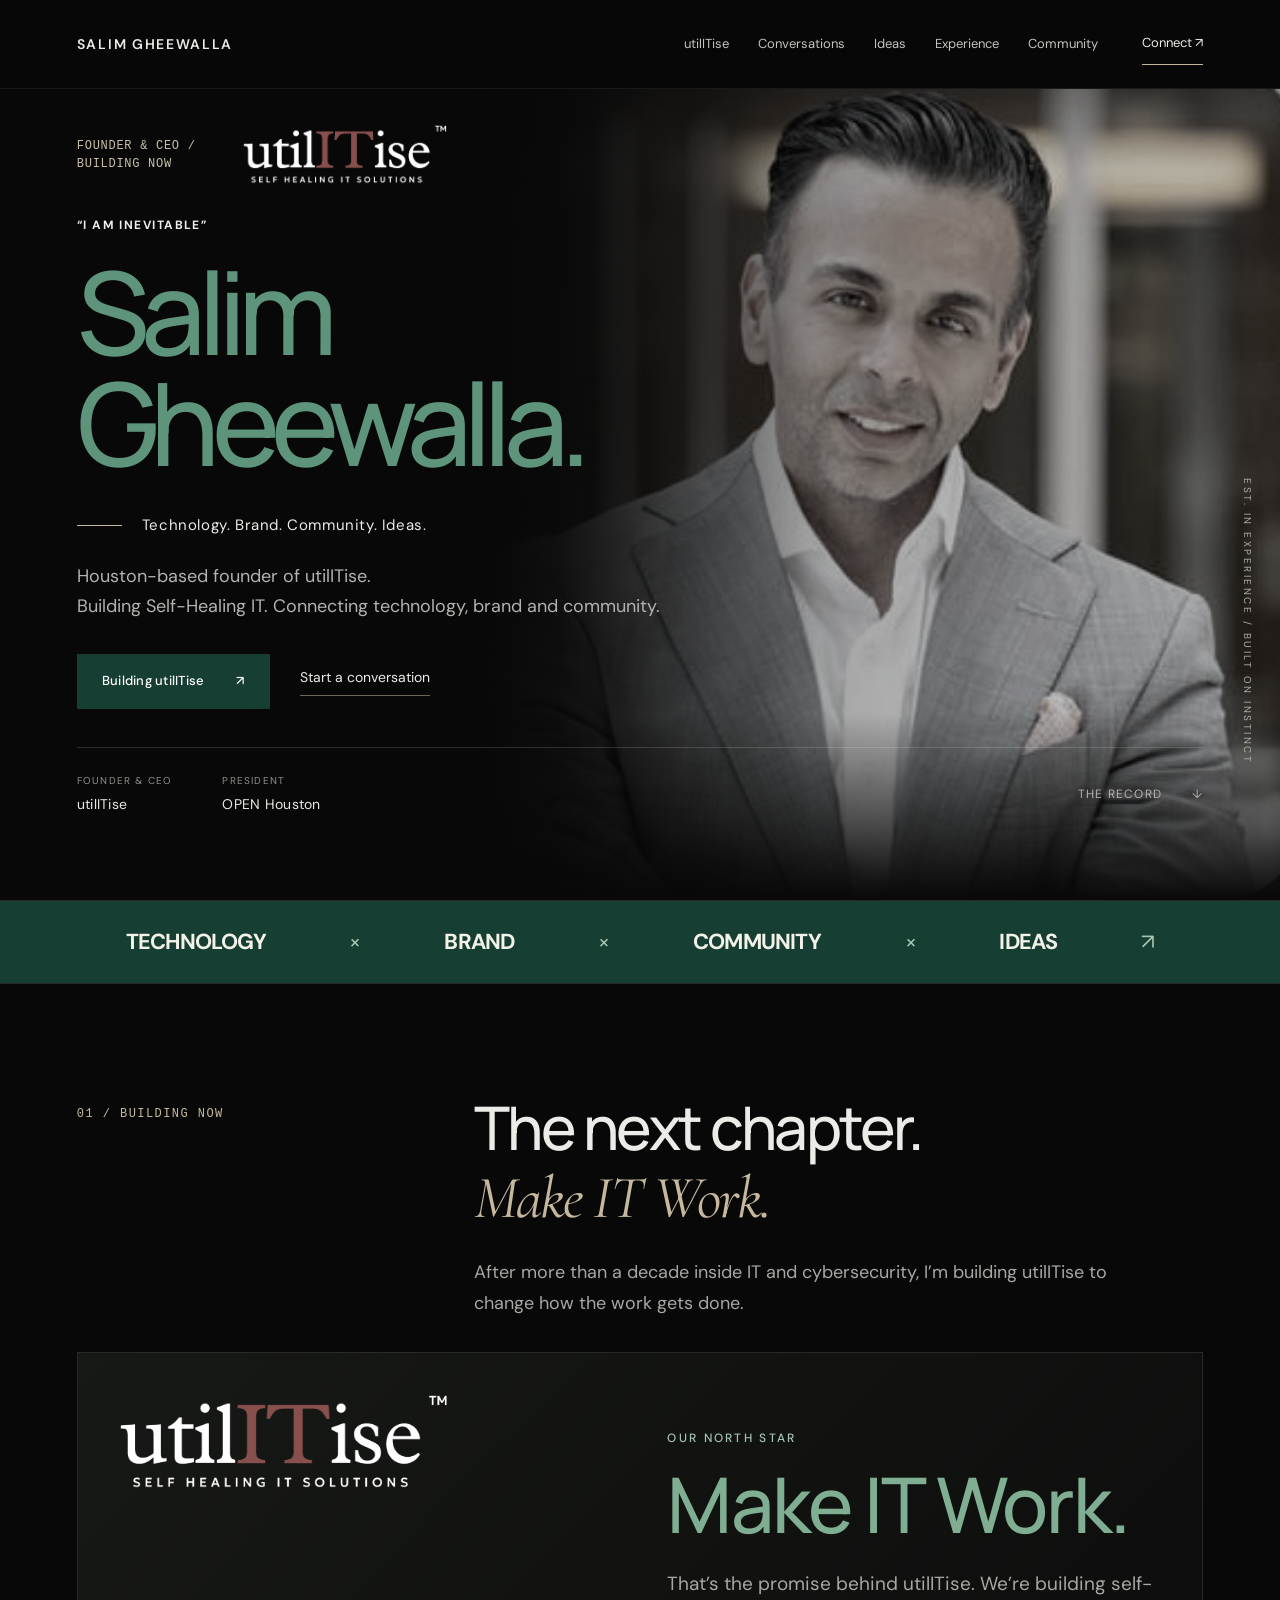
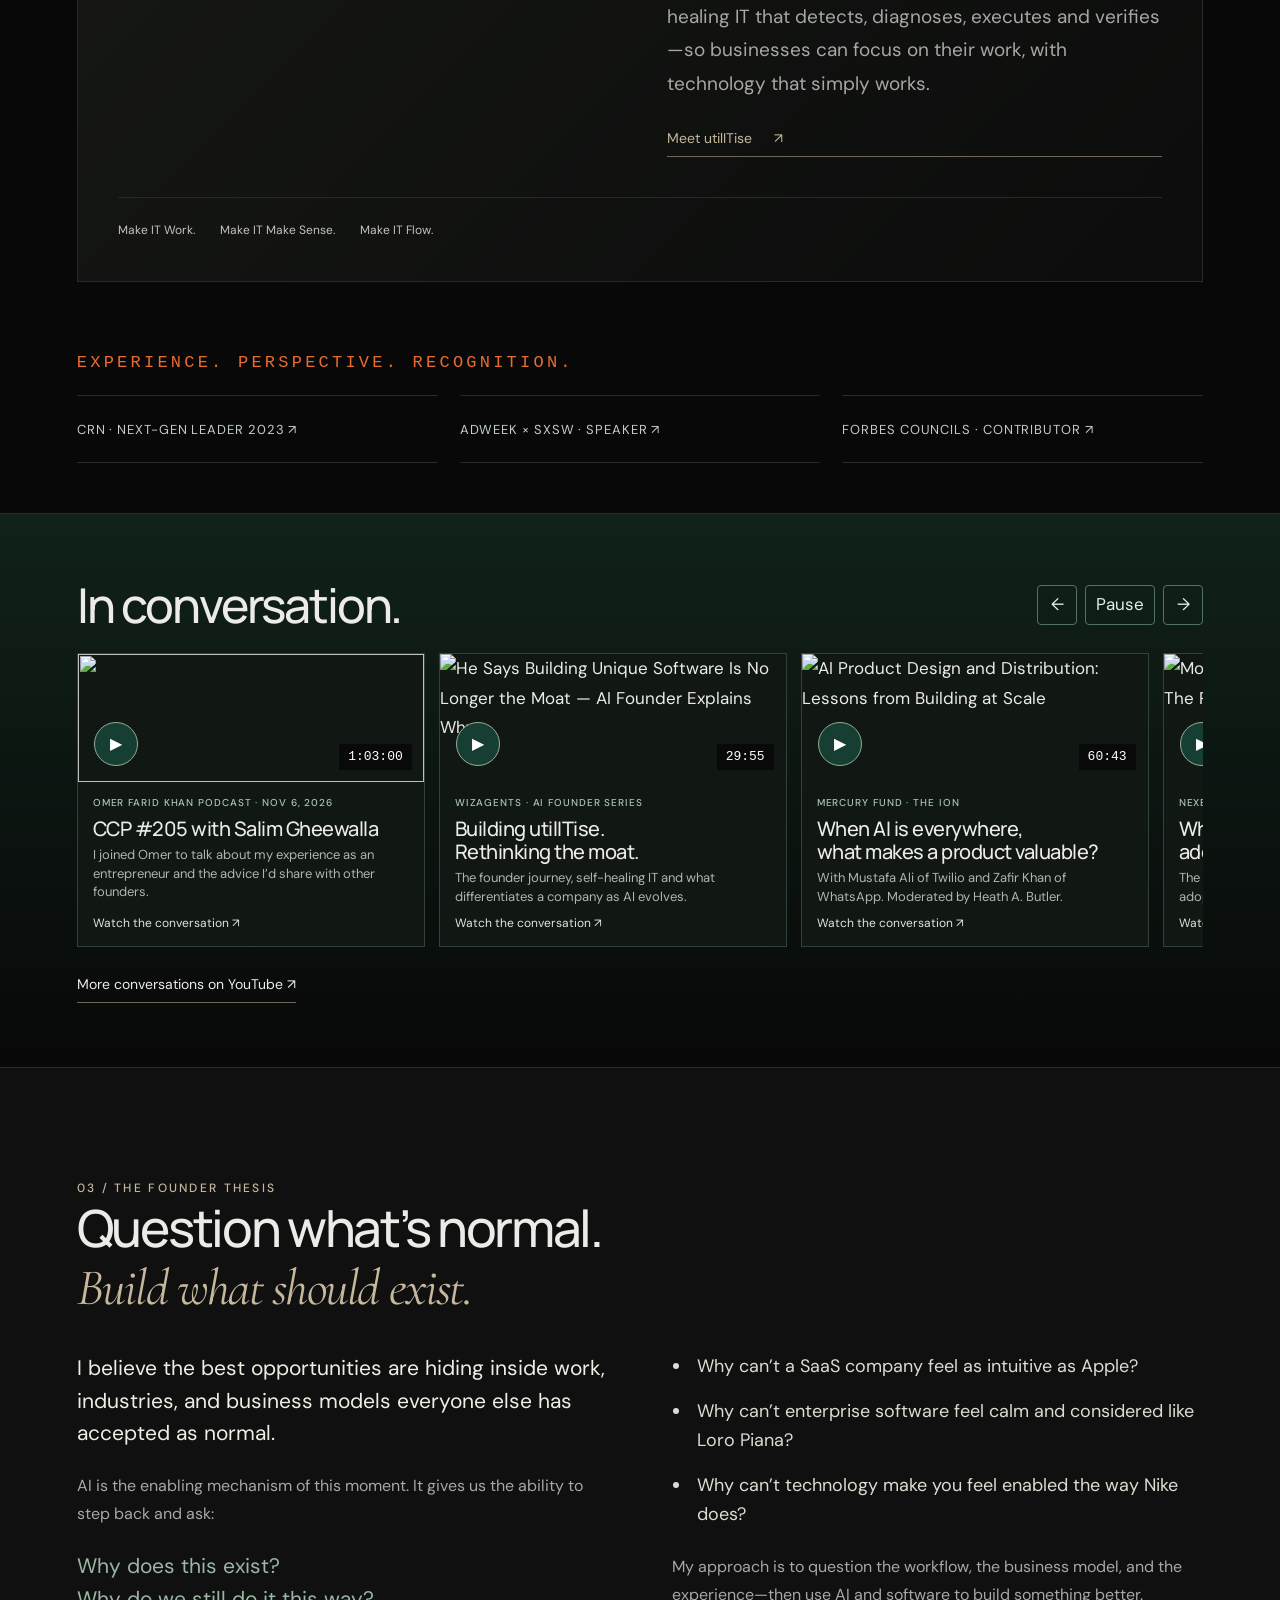
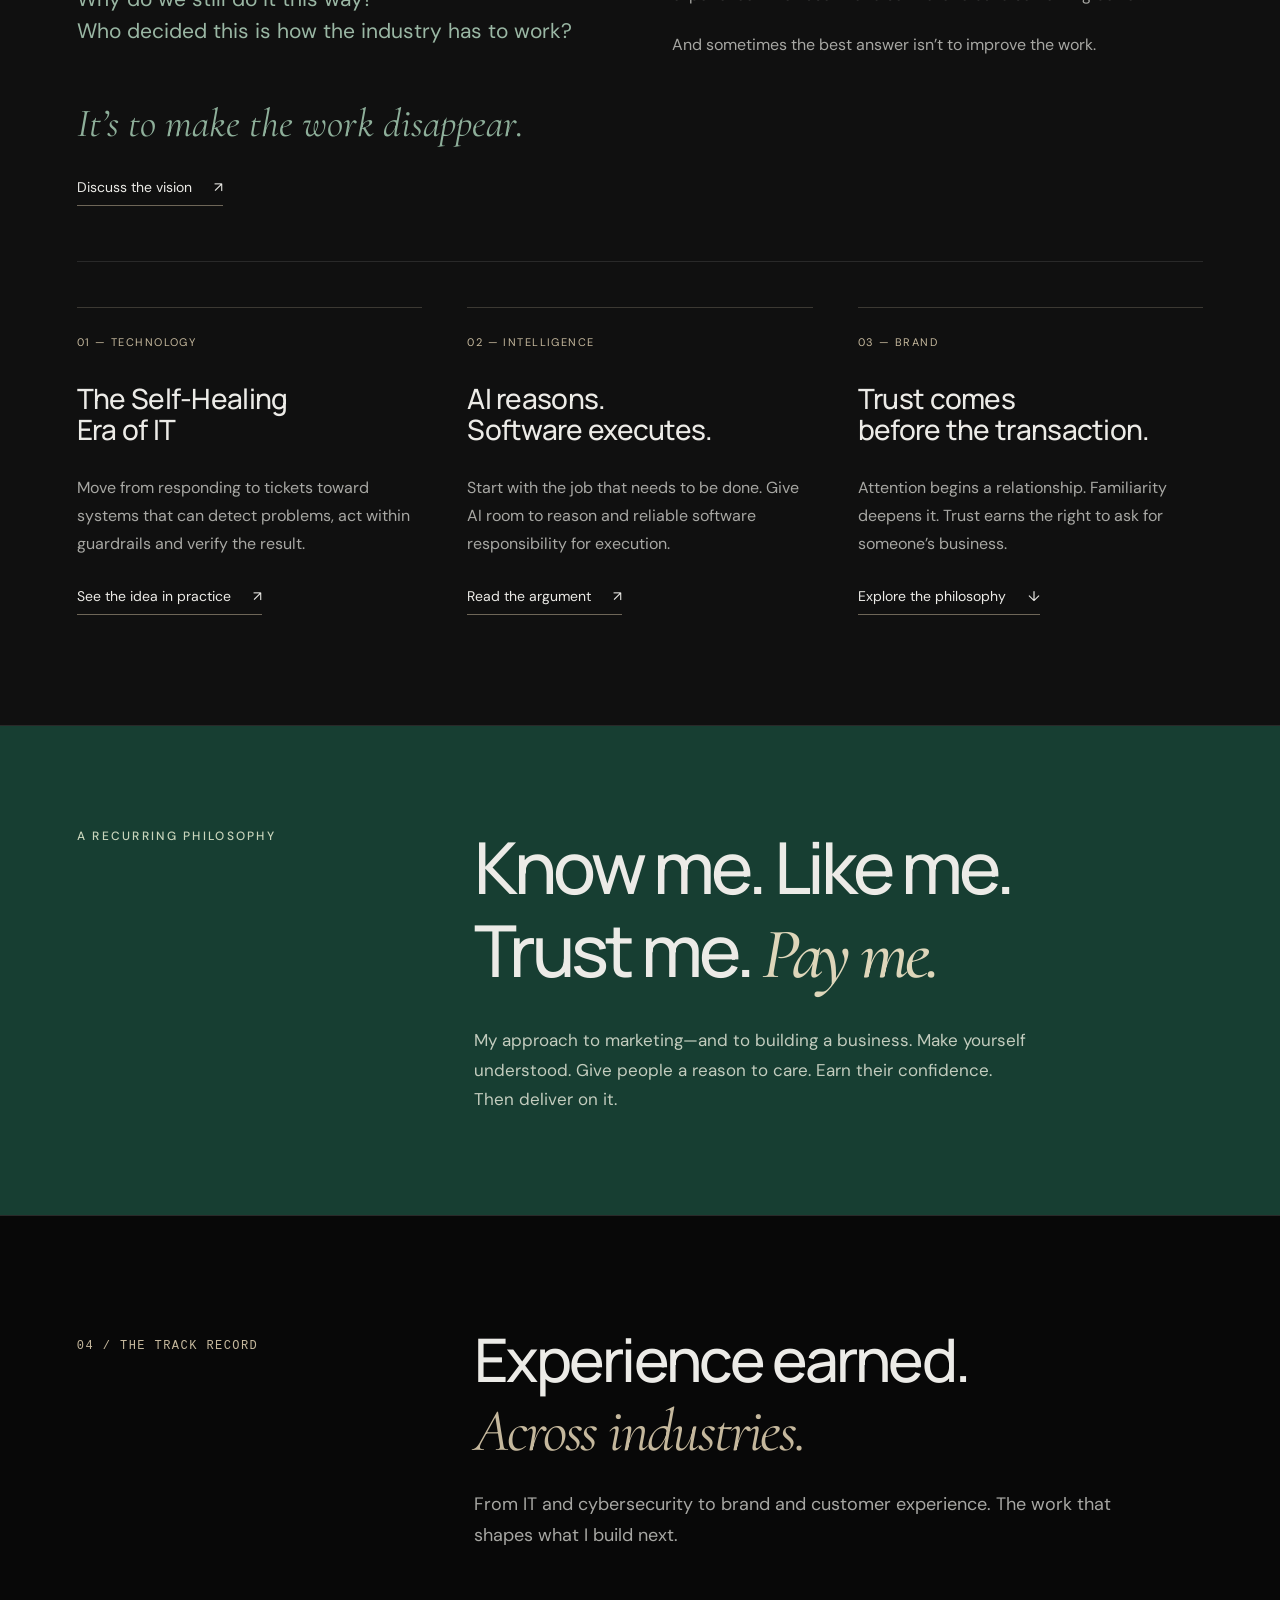
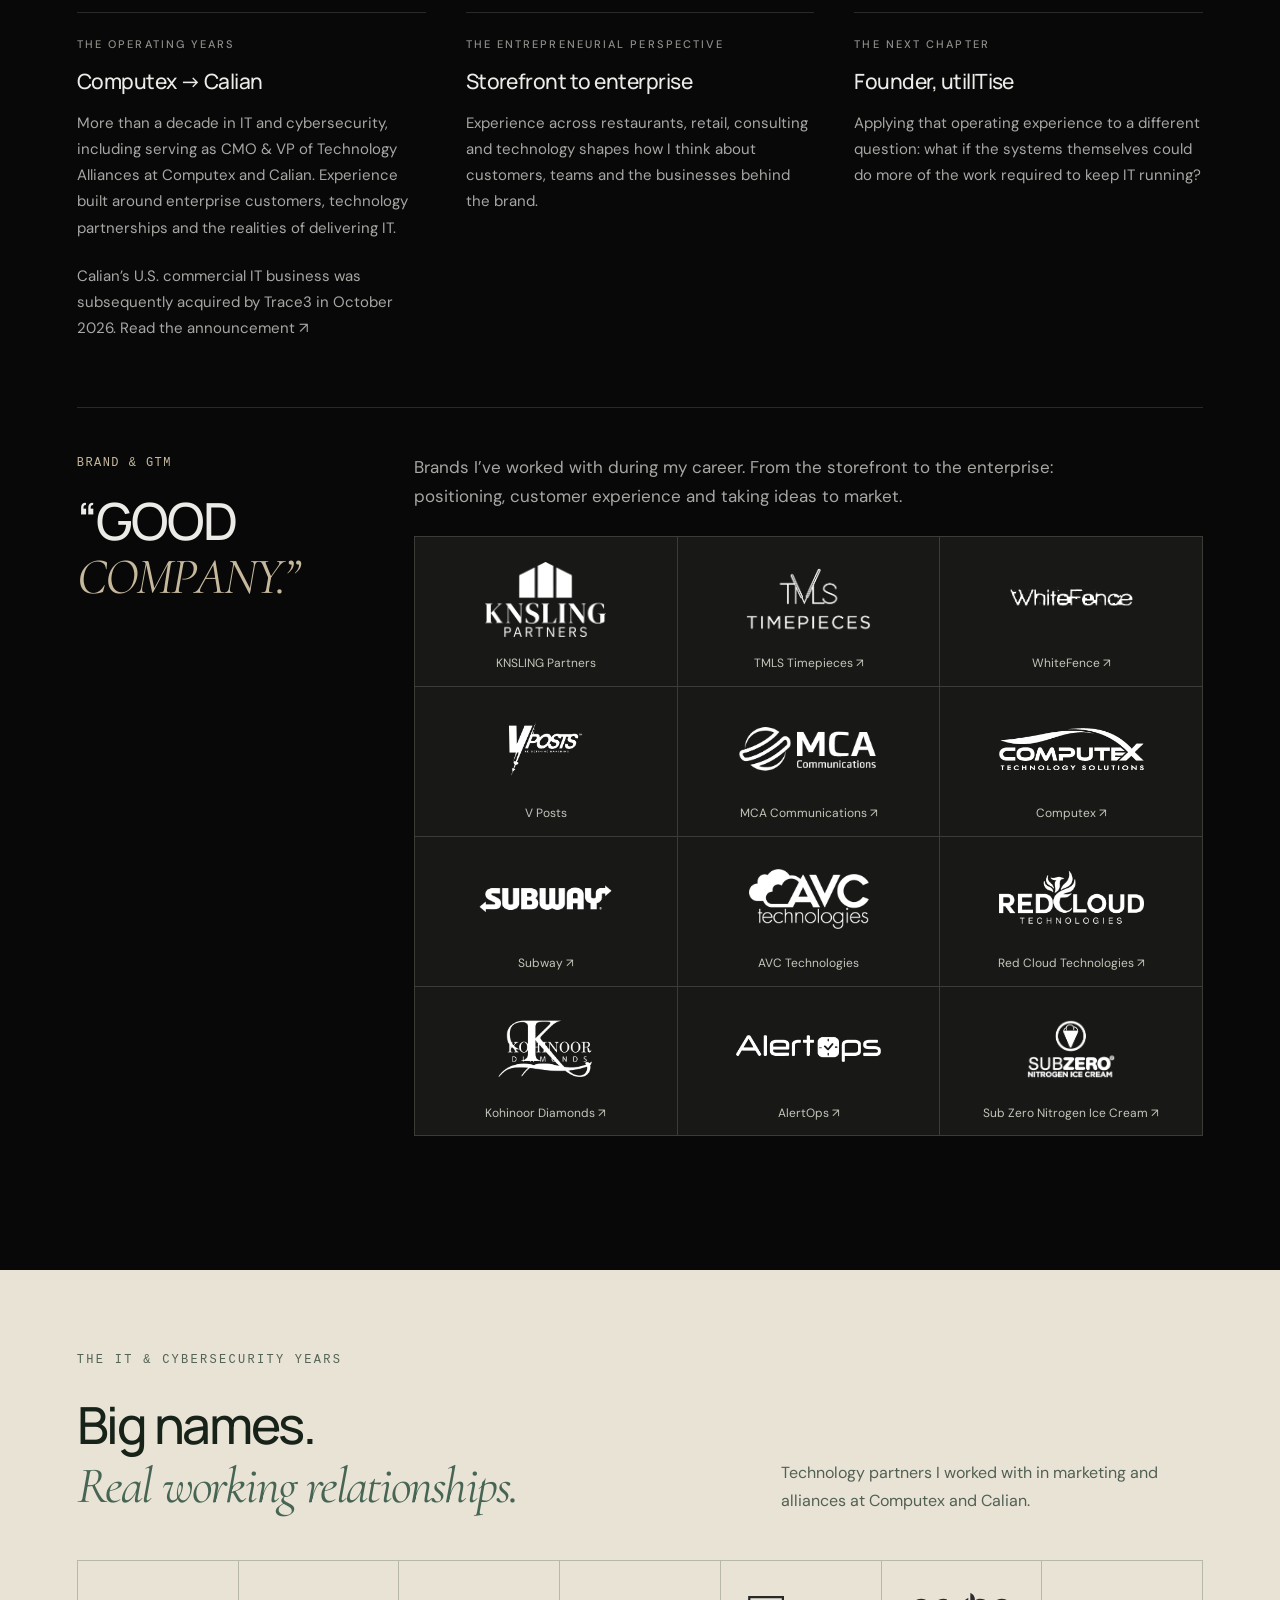
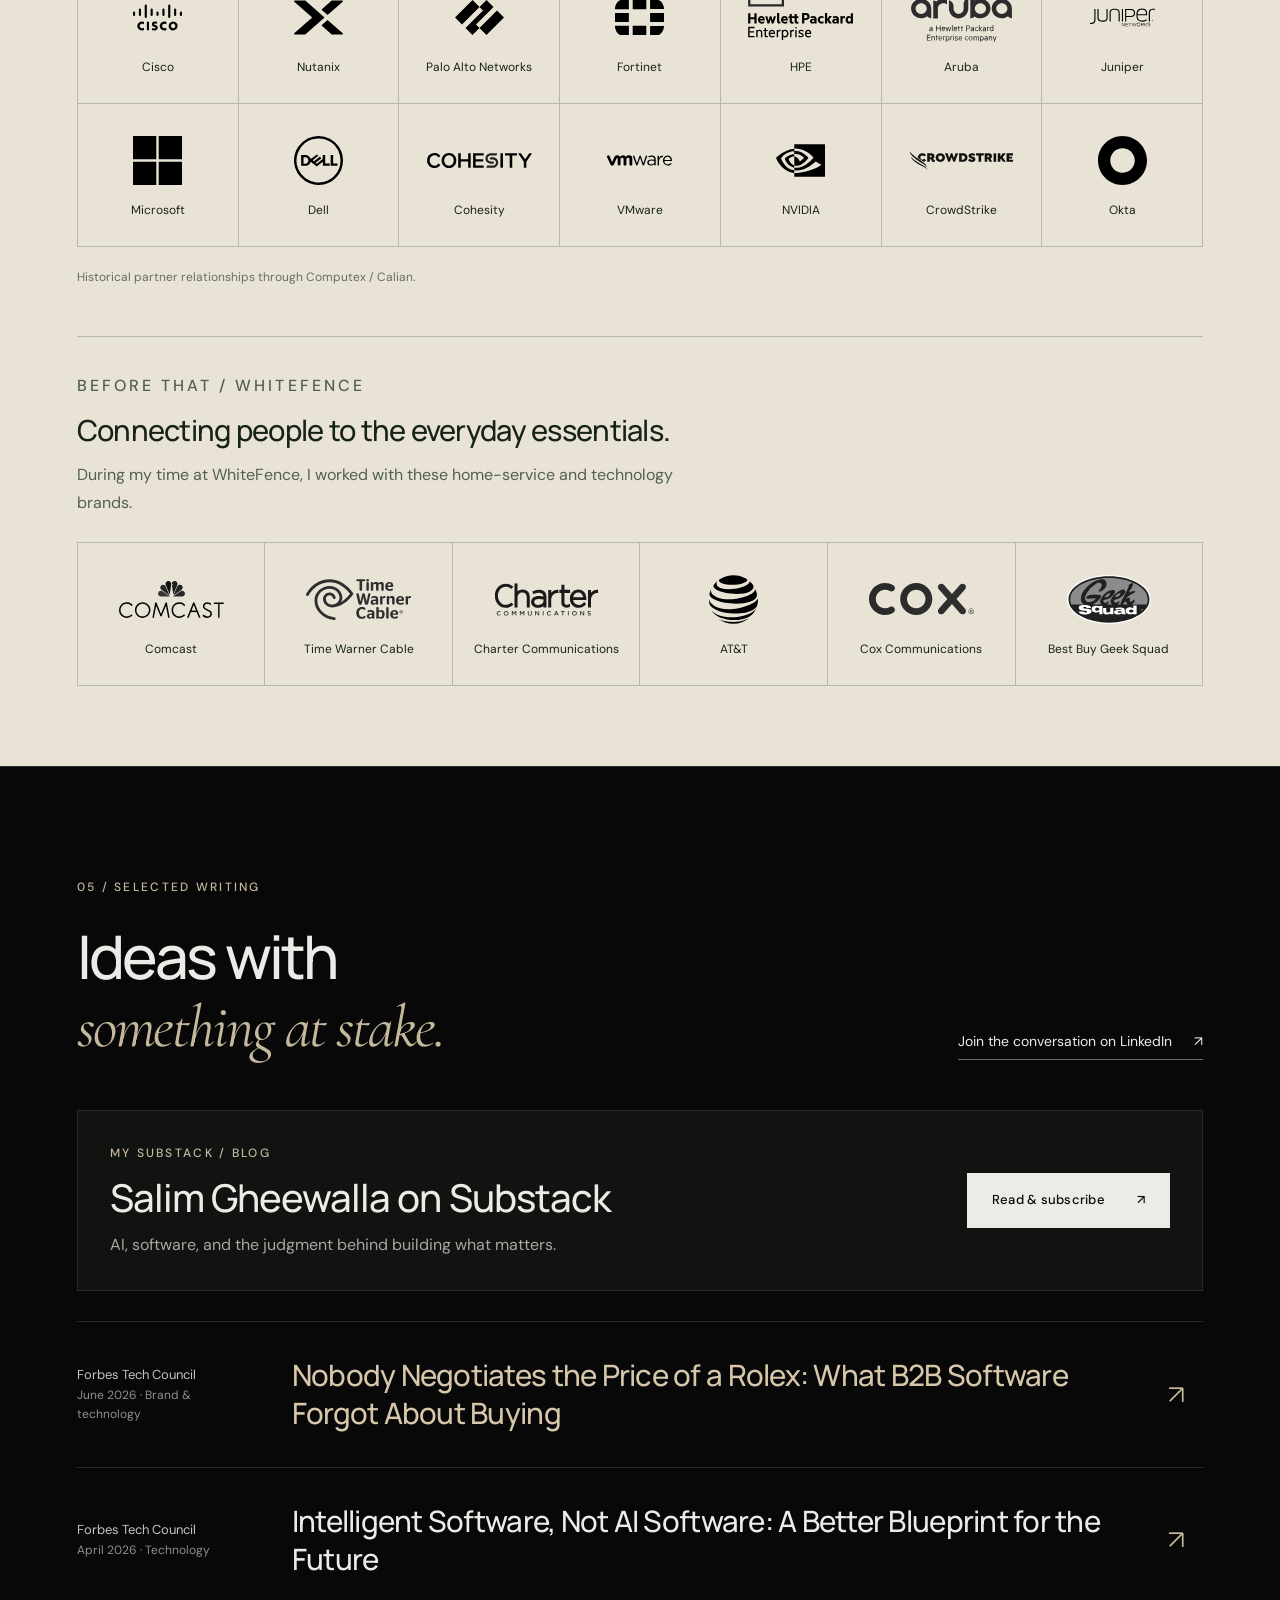
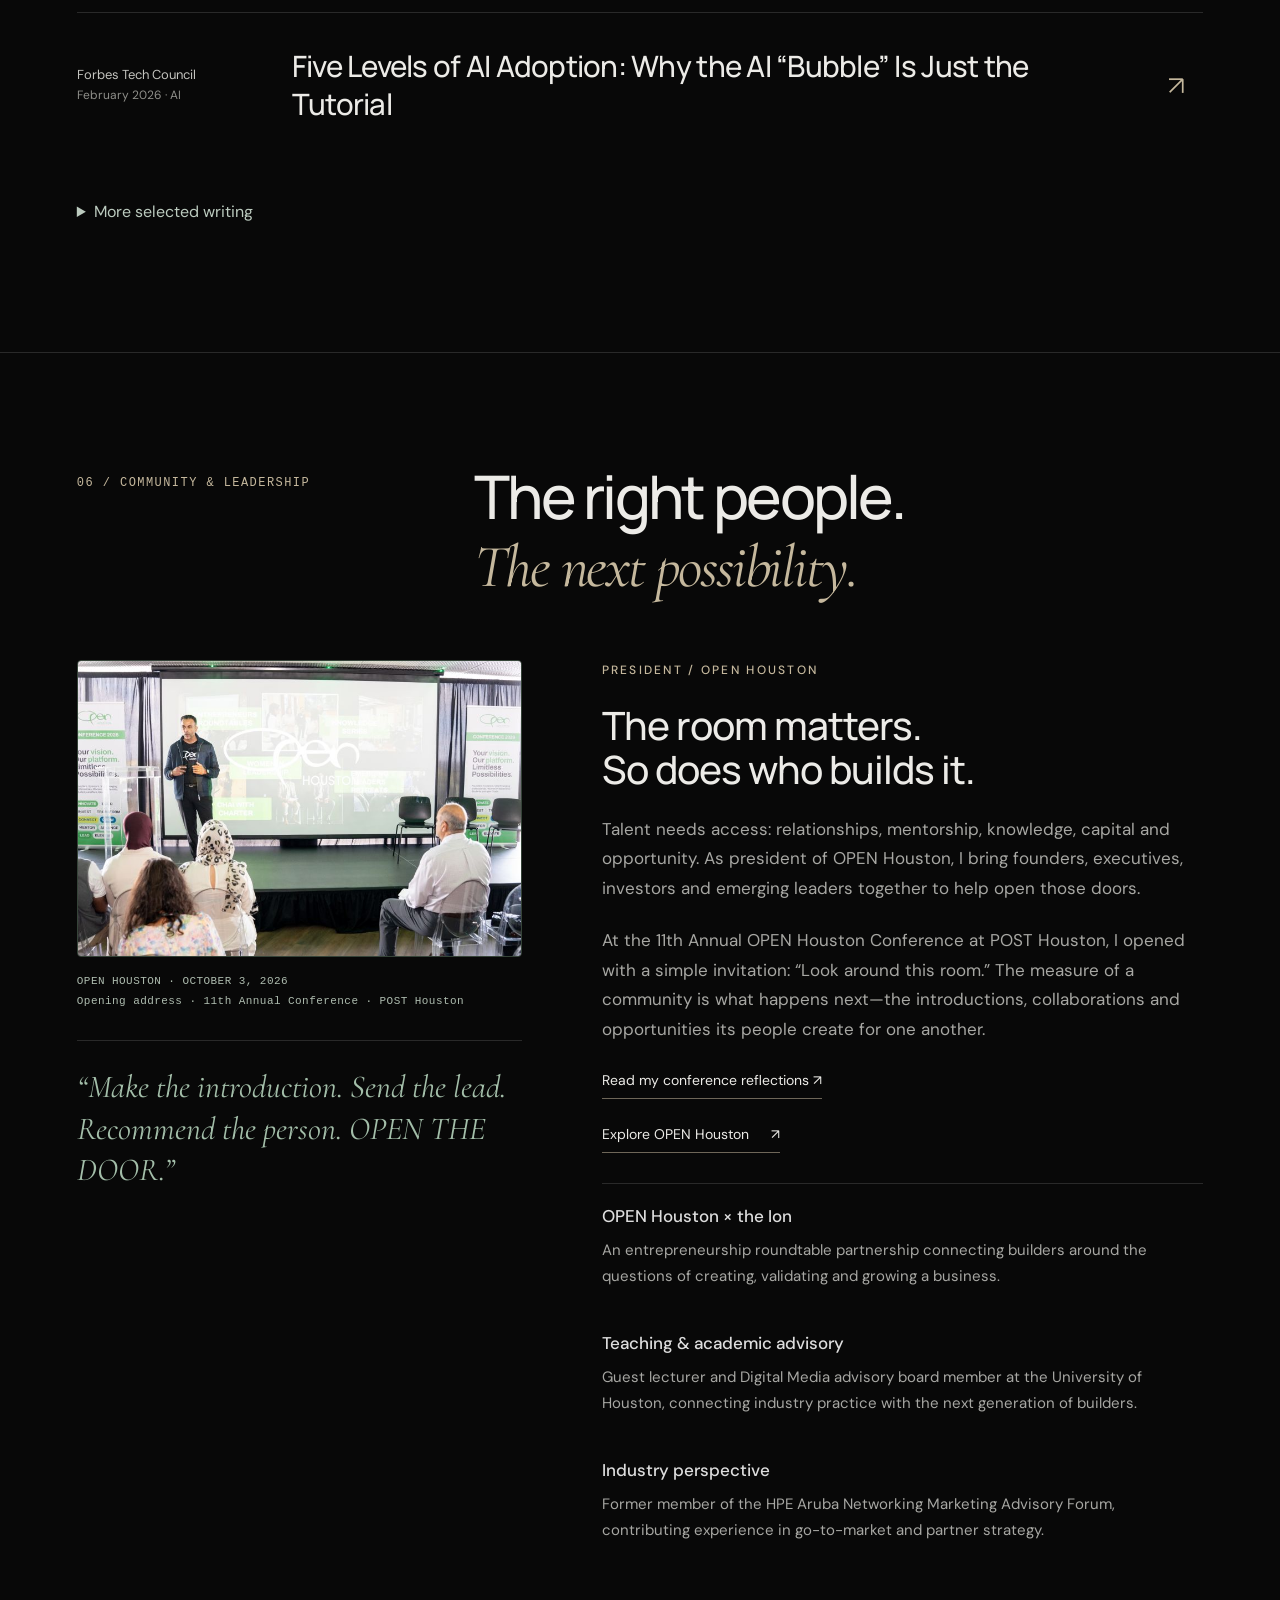
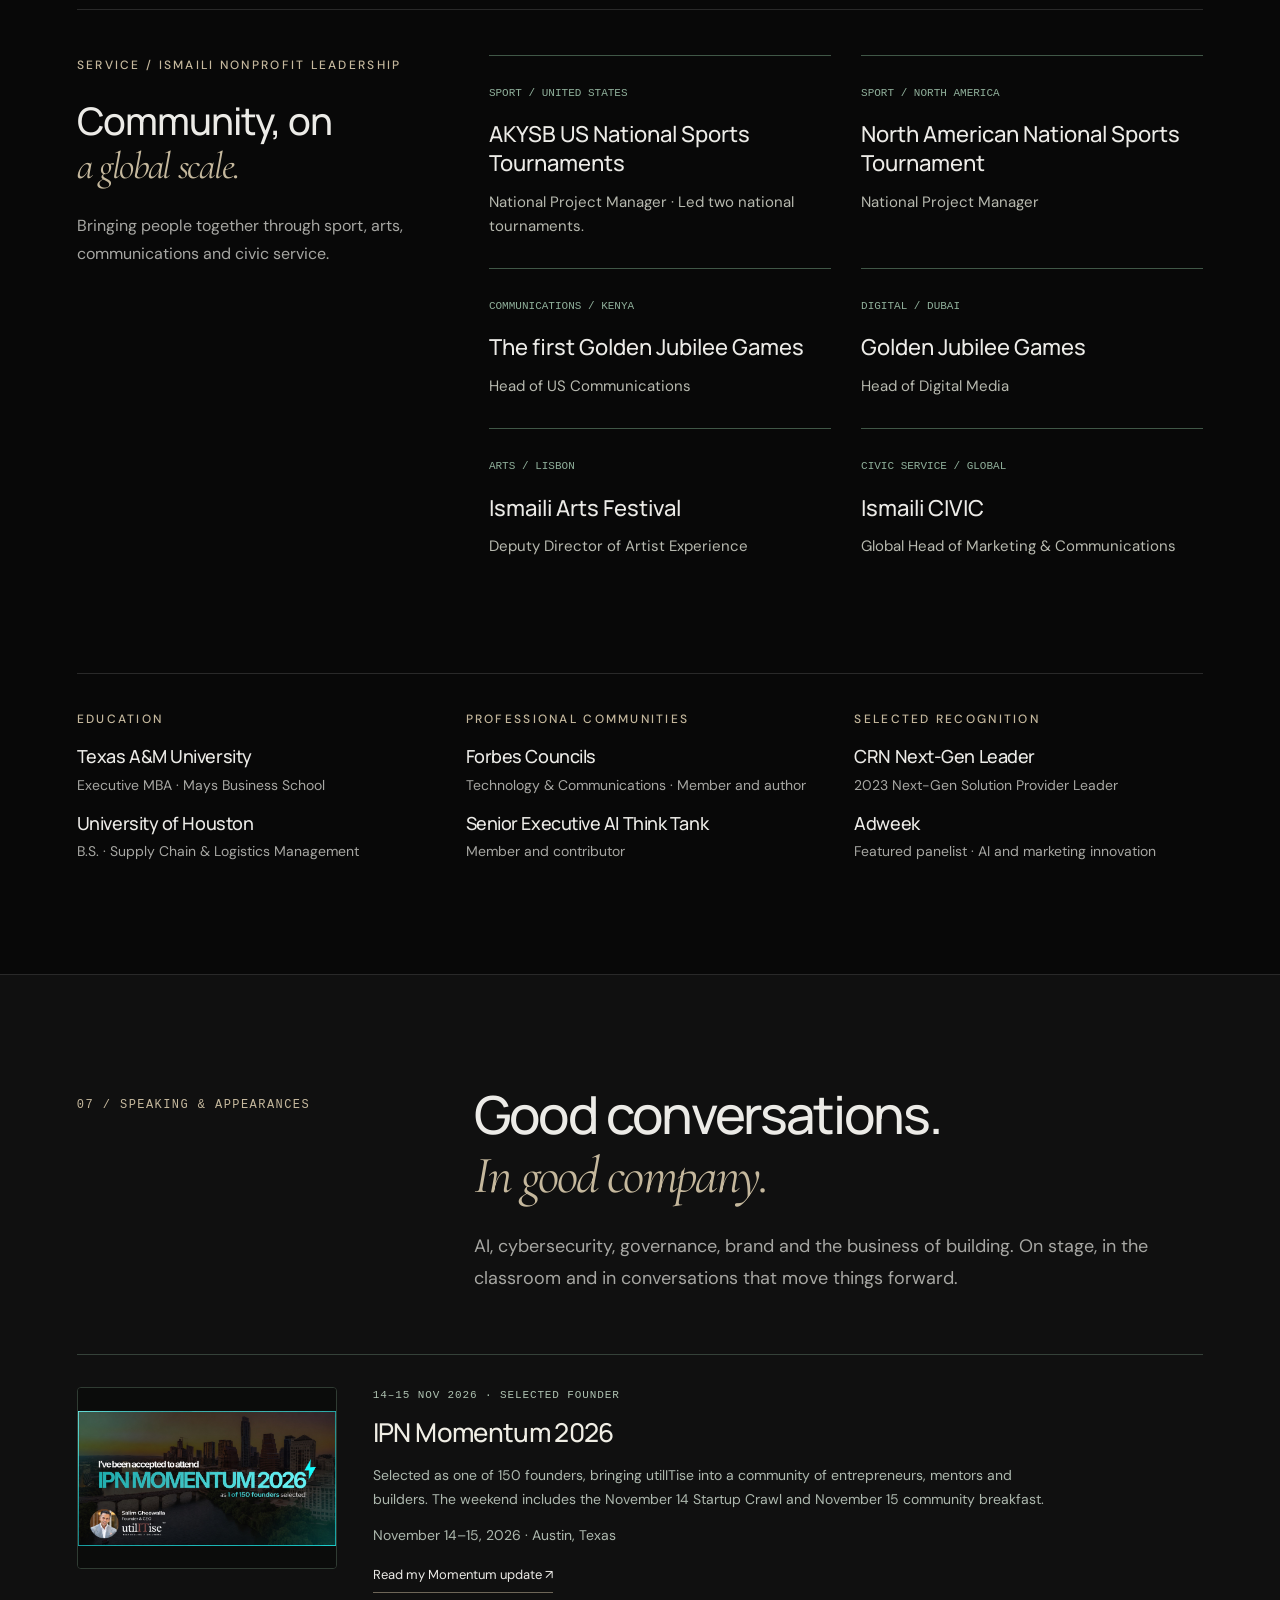
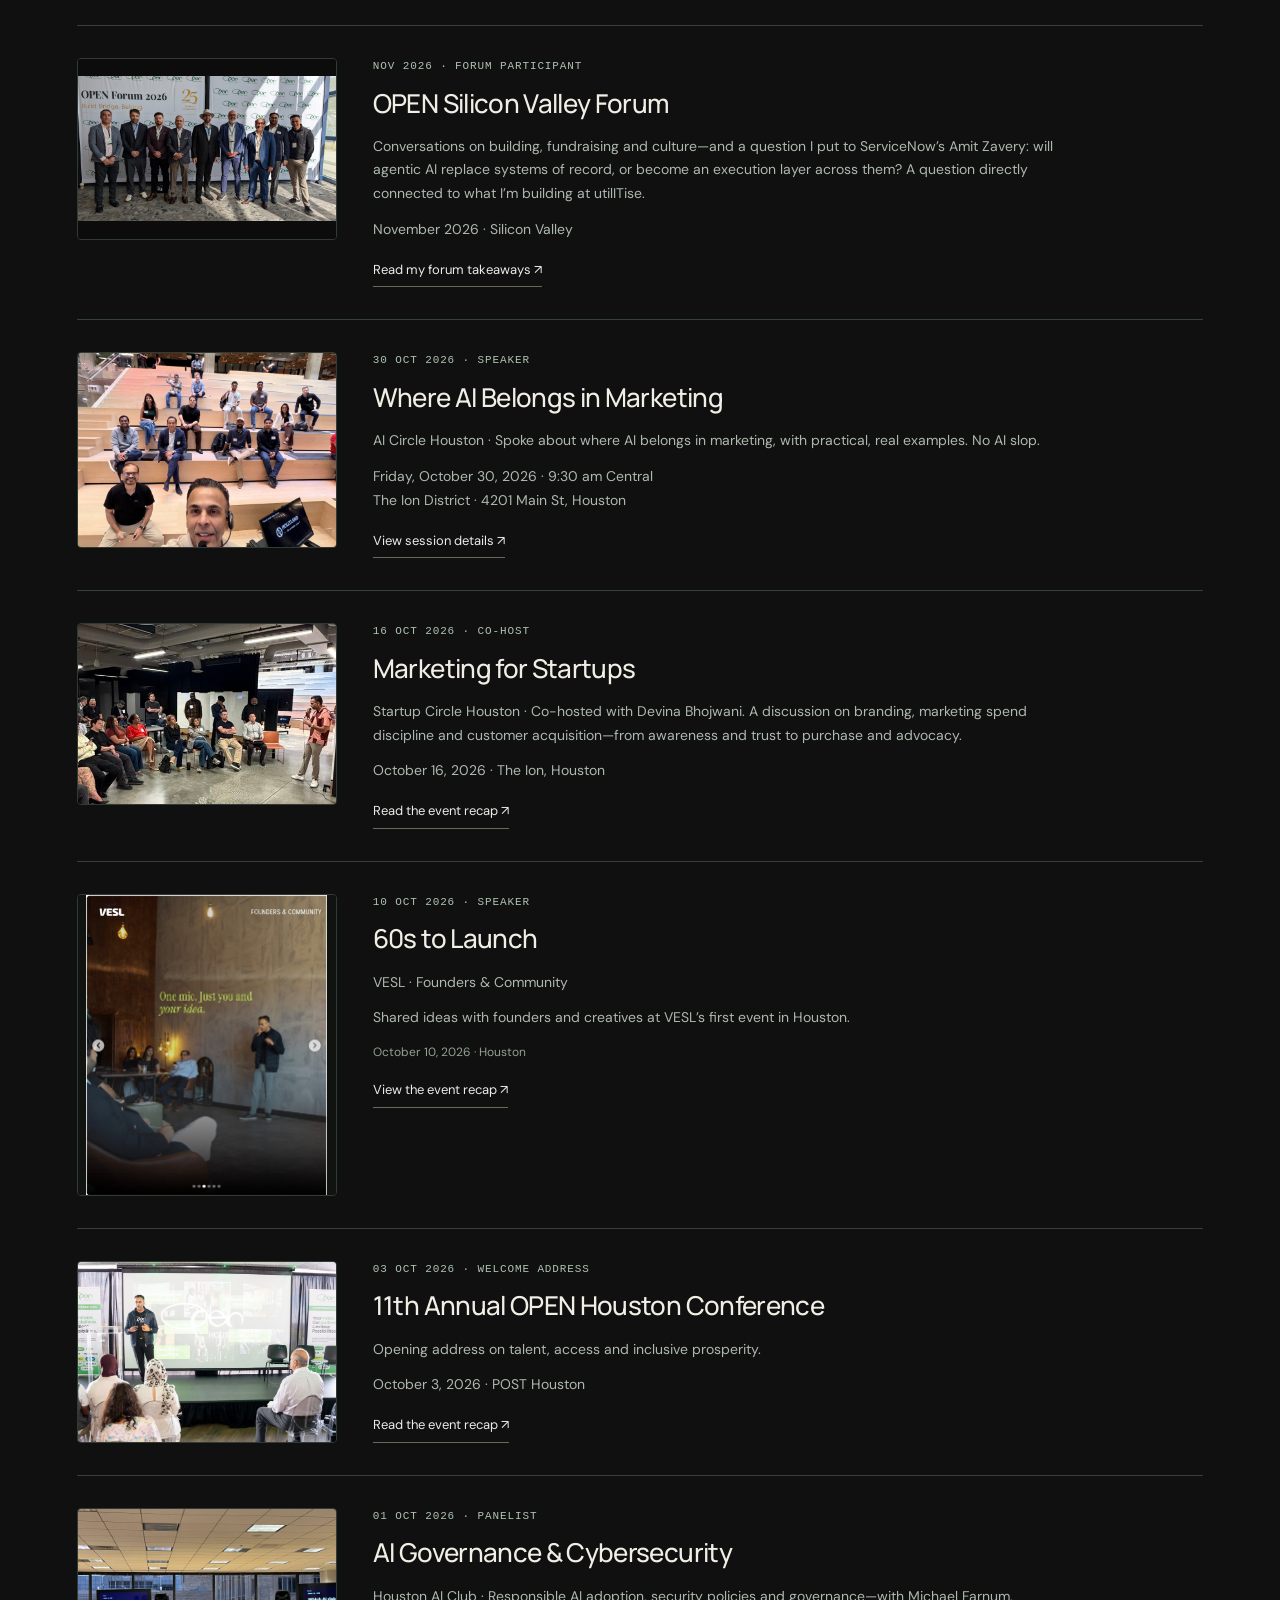
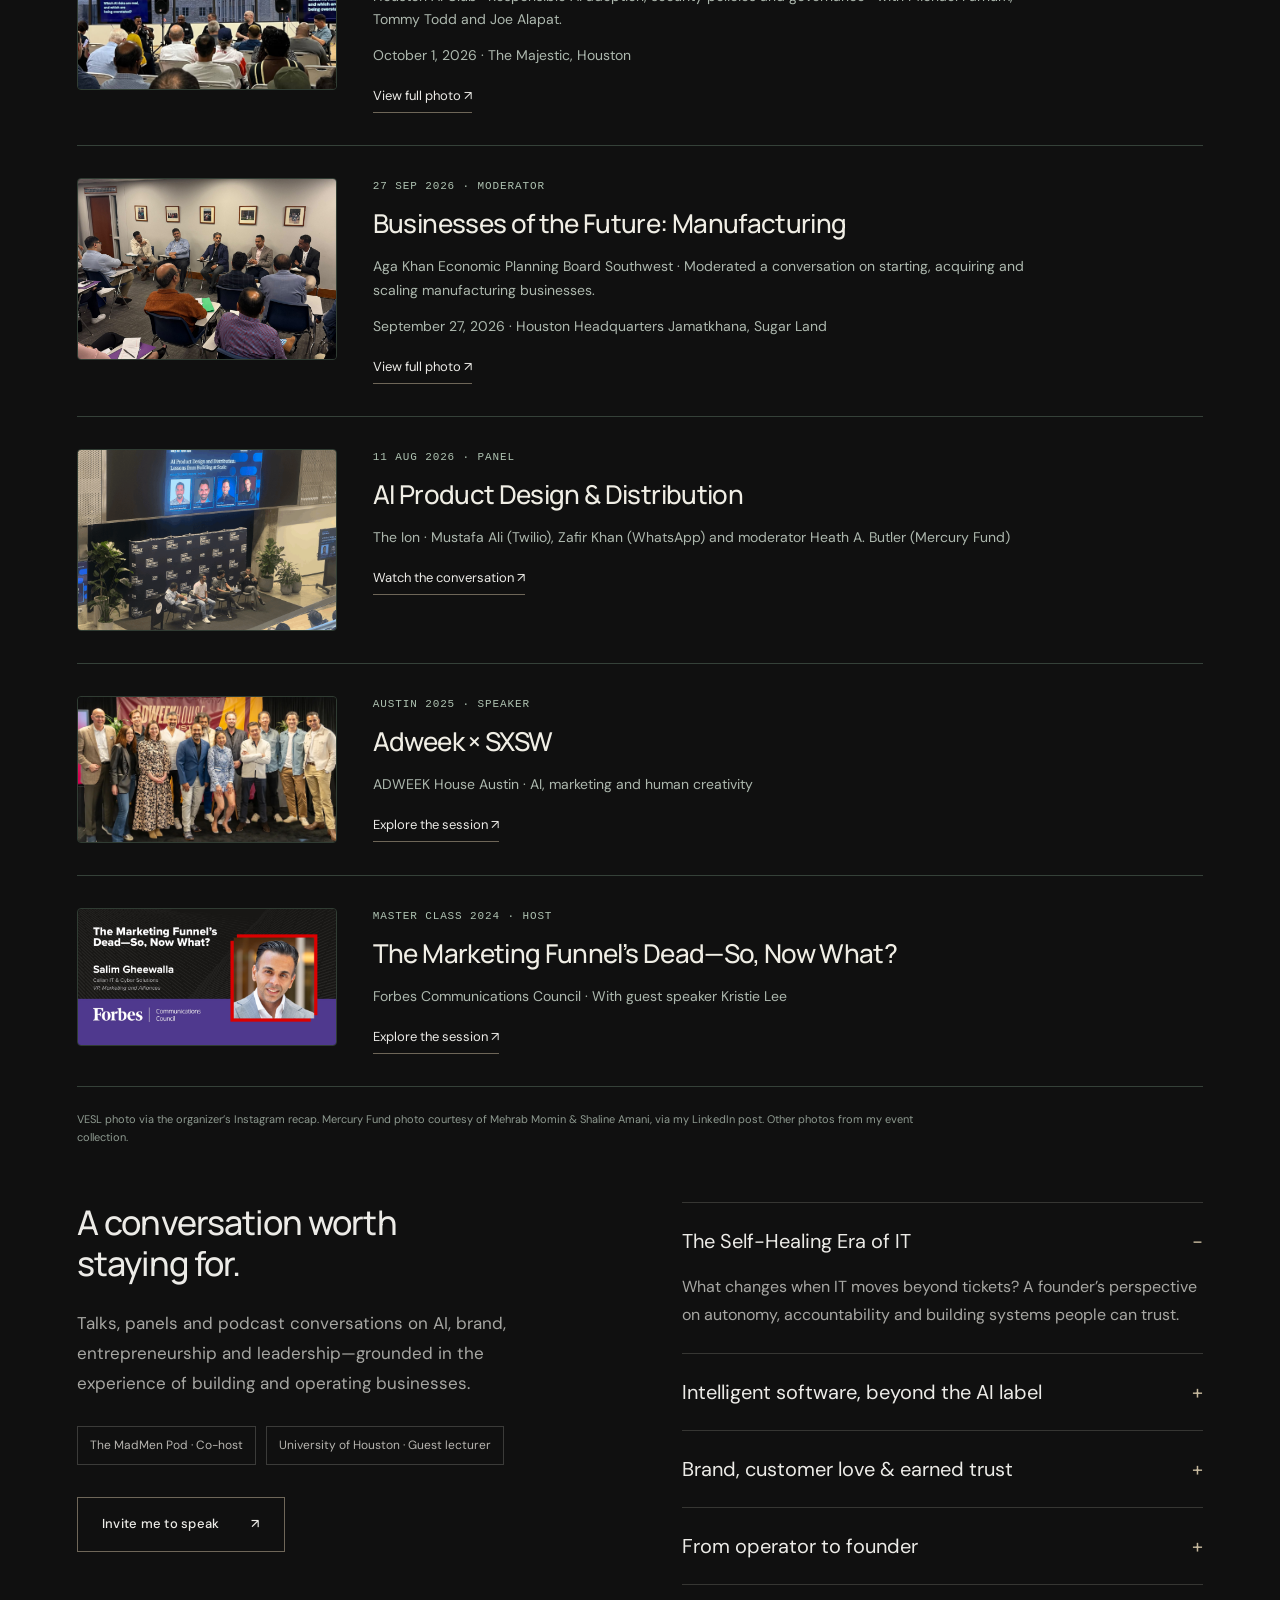
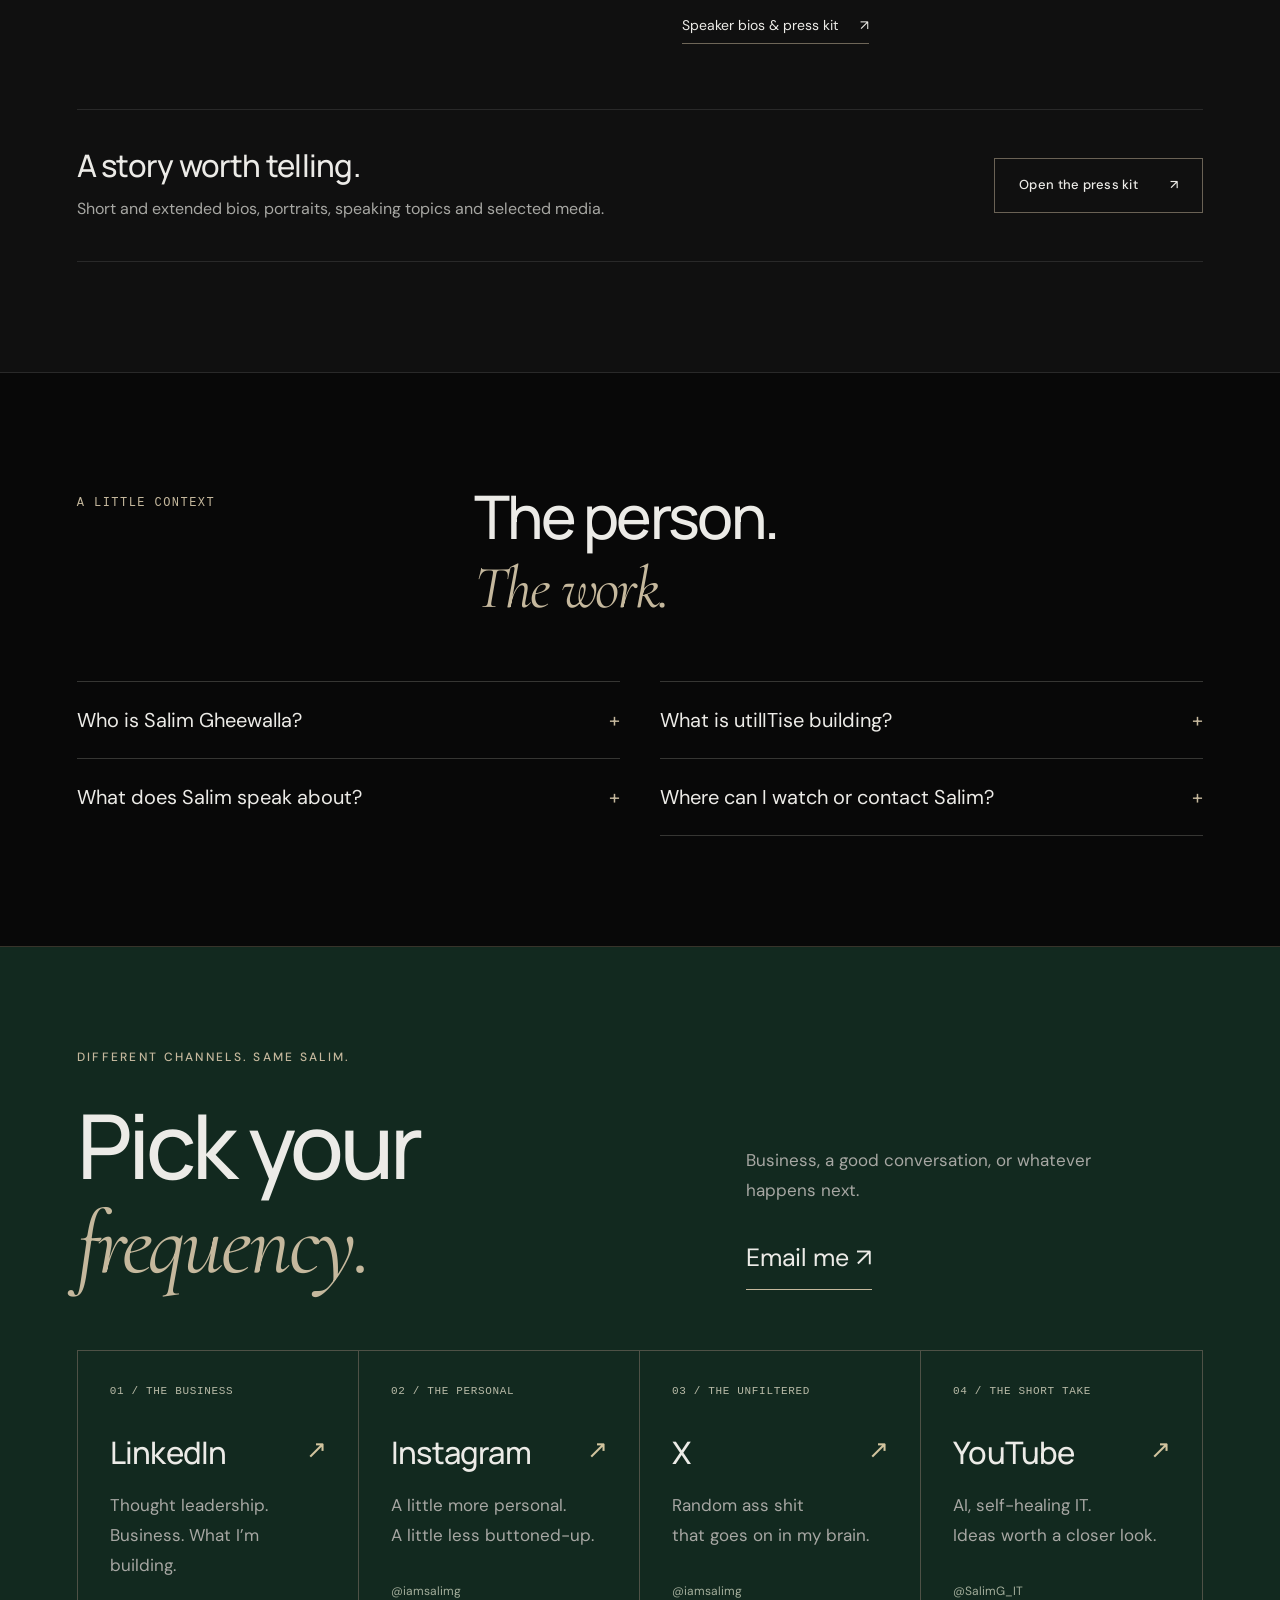
==== commit c2885d46: "Move IPN Momentum and OPEN SV into appearances with supplied images" ====
--- a/index.html
+++ b/index.html
@@ -1,15 +1,6 @@
 <!DOCTYPE html>
 
-<html lang="en"><head><meta charset="utf-8"/><meta content="width=device-width,initial-scale=1" name="viewport"/><title>Salim Gheewalla | Founder &amp; CEO, utilITise</title><meta content="Salim Gheewalla: founder and CEO of utilITise, president of OPEN Houston, technologist, marketer and speaker. Technology, brand, community and ideas." name="description"/><meta content="#080808" name="theme-color"/><meta content="Salim Gheewalla | Founder &amp; CEO, utilITise" property="og:title"/><meta content="Building companies, brands and communities. Making complicated things easier to understand, experience and trust." property="og:description"/><meta content="website" property="og:type"/><link href="favicon.svg" rel="icon" type="image/svg+xml"/><link href="https://fonts.googleapis.com" rel="preconnect"/><link crossorigin="" href="https://fonts.gstatic.com" rel="preconnect"/><link href="https://fonts.googleapis.com/css2?family=Cormorant+Garamond:ital,wght@1,400;1,500&amp;family=DM+Sans:wght@400;450;500;600;700&amp;family=Manrope:wght@400;500;600;700;800&amp;display=swap" rel="stylesheet"/><link href="styles.css?v=20261106-carousel" rel="stylesheet"/><script defer="" src="app.js?v=20261106-carousel"></script><link href="https://gheewalla.org/" rel="canonical"/><meta content="https://gheewalla.org/" property="og:url"/><meta content="Salim Gheewalla" name="author"/><script type="application/ld+json">{"@context":"https://schema.org","@graph":[{"@type":"Person","@id":"https://gheewalla.org/#salim-gheewalla","name":"Salim Gheewalla","url":"https://gheewalla.org/","image":"https://gheewalla.org/assets/salim-portrait-web.jpg","description":"Houston-based founder, technologist, marketer and community builder. Founder and CEO of utilITise and president of OPEN Houston.","jobTitle":"Founder and CEO","worksFor":{"@type":"Organization","name":"utilITise","url":"https://utilitise.com/"},"affiliation":{"@type":"Organization","name":"OPEN Houston","url":"https://openhouston.org/"},"alumniOf":[{"@type":"CollegeOrUniversity","name":"Texas A&M University"},{"@type":"CollegeOrUniversity","name":"University of Houston"}],"sameAs":["https://www.linkedin.com/in/iamsalim/","https://www.instagram.com/iamsalimg/","https://x.com/iamsalimg","https://councils.forbes.com/profile/Salim-Gheewalla-Founder-CEO-utilITise-%7C-Building-Self-Healing-IT-utilITise/5eeb0ff0-c485-41fe-937b-3cf58fae5410","https://www.youtube.com/@SalimG_IT","https://selfhealingit.substack.com/"],"knowsAbout":["Self-Healing IT","Artificial Intelligence","Brand Strategy","Go-to-Market Strategy","Technology Partnerships","Entrepreneurship","Cybersecurity","AI Governance","IT Operations"]},{"@type":"ProfilePage","@id":"https://gheewalla.org/#page","url":"https://gheewalla.org/","name":"Salim Gheewalla","mainEntity":{"@id":"https://gheewalla.org/#salim-gheewalla"},"dateModified":"2026-11-13","inLanguage":"en-US","isPartOf":{"@id":"https://gheewalla.org/#website"}},{"@type":"WebSite","@id":"https://gheewalla.org/#website","url":"https://gheewalla.org/","name":"Salim Gheewalla","publisher":{"@id":"https://gheewalla.org/#salim-gheewalla"},"inLanguage":"en-US"}]}</script><meta content="https://gheewalla.org/assets/salim-portrait-web.jpg" property="og:image"/><meta content="Salim Gheewalla, founder and CEO of utilITise" property="og:image:alt"/><meta content="summary_large_image" name="twitter:card"/><meta content="@iamsalimg" name="twitter:site"/><meta name="robots" content="index,follow,max-image-preview:large"/><meta name="twitter:creator" content="@iamsalimg"/><style id="founder-community-updates-style">
-.founder-community-updates{display:grid;grid-template-columns:repeat(2,minmax(0,1fr));gap:24px;margin-top:42px}
-.founder-community-updates article{padding:30px;border:1px solid #354139;background:linear-gradient(135deg,#141c17,#0b0c0b);border-radius:4px;scroll-margin-top:100px}
-.founder-community-updates h3{font-size:clamp(25px,3vw,34px);line-height:1.15;margin:16px 0}
-.founder-community-updates p:not(.eyebrow){font-size:15px;line-height:1.65;color:#b9bdb9}
-.founder-community-updates .update-date{color:#91aa91!important;font-size:12px!important}
-.founder-community-updates .update-links{display:flex;flex-wrap:wrap;gap:12px 24px}
-.founder-community-updates .text-link{font-size:13px}
-@media(max-width:700px){.founder-community-updates{grid-template-columns:1fr;gap:16px}.founder-community-updates article{padding:24px}}
-</style></head><body>
+<html lang="en"><head><meta charset="utf-8"/><meta content="width=device-width,initial-scale=1" name="viewport"/><title>Salim Gheewalla | Founder &amp; CEO, utilITise</title><meta content="Salim Gheewalla: founder and CEO of utilITise, president of OPEN Houston, technologist, marketer and speaker. Technology, brand, community and ideas." name="description"/><meta content="#080808" name="theme-color"/><meta content="Salim Gheewalla | Founder &amp; CEO, utilITise" property="og:title"/><meta content="Building companies, brands and communities. Making complicated things easier to understand, experience and trust." property="og:description"/><meta content="website" property="og:type"/><link href="favicon.svg" rel="icon" type="image/svg+xml"/><link href="https://fonts.googleapis.com" rel="preconnect"/><link crossorigin="" href="https://fonts.gstatic.com" rel="preconnect"/><link href="https://fonts.googleapis.com/css2?family=Cormorant+Garamond:ital,wght@1,400;1,500&amp;family=DM+Sans:wght@400;450;500;600;700&amp;family=Manrope:wght@400;500;600;700;800&amp;display=swap" rel="stylesheet"/><link href="styles.css?v=20261106-carousel" rel="stylesheet"/><script defer="" src="app.js?v=20261106-carousel"></script><link href="https://gheewalla.org/" rel="canonical"/><meta content="https://gheewalla.org/" property="og:url"/><meta content="Salim Gheewalla" name="author"/><script type="application/ld+json">{"@context":"https://schema.org","@graph":[{"@type":"Person","@id":"https://gheewalla.org/#salim-gheewalla","name":"Salim Gheewalla","url":"https://gheewalla.org/","image":"https://gheewalla.org/assets/salim-portrait-web.jpg","description":"Houston-based founder, technologist, marketer and community builder. Founder and CEO of utilITise and president of OPEN Houston.","jobTitle":"Founder and CEO","worksFor":{"@type":"Organization","name":"utilITise","url":"https://utilitise.com/"},"affiliation":{"@type":"Organization","name":"OPEN Houston","url":"https://openhouston.org/"},"alumniOf":[{"@type":"CollegeOrUniversity","name":"Texas A&M University"},{"@type":"CollegeOrUniversity","name":"University of Houston"}],"sameAs":["https://www.linkedin.com/in/iamsalim/","https://www.instagram.com/iamsalimg/","https://x.com/iamsalimg","https://councils.forbes.com/profile/Salim-Gheewalla-Founder-CEO-utilITise-%7C-Building-Self-Healing-IT-utilITise/5eeb0ff0-c485-41fe-937b-3cf58fae5410","https://www.youtube.com/@SalimG_IT","https://selfhealingit.substack.com/"],"knowsAbout":["Self-Healing IT","Artificial Intelligence","Brand Strategy","Go-to-Market Strategy","Technology Partnerships","Entrepreneurship","Cybersecurity","AI Governance","IT Operations"]},{"@type":"ProfilePage","@id":"https://gheewalla.org/#page","url":"https://gheewalla.org/","name":"Salim Gheewalla","mainEntity":{"@id":"https://gheewalla.org/#salim-gheewalla"},"dateModified":"2026-11-13","inLanguage":"en-US","isPartOf":{"@id":"https://gheewalla.org/#website"}},{"@type":"WebSite","@id":"https://gheewalla.org/#website","url":"https://gheewalla.org/","name":"Salim Gheewalla","publisher":{"@id":"https://gheewalla.org/#salim-gheewalla"},"inLanguage":"en-US"}]}</script><meta content="https://gheewalla.org/assets/salim-portrait-web.jpg" property="og:image"/><meta content="Salim Gheewalla, founder and CEO of utilITise" property="og:image:alt"/><meta content="summary_large_image" name="twitter:card"/><meta content="@iamsalimg" name="twitter:site"/><meta name="robots" content="index,follow,max-image-preview:large"/><meta name="twitter:creator" content="@iamsalimg"/></head><body>
 <a class="skip" href="#main">Skip to content</a><header class="site-header"><div class="wrap header-inner"><a aria-label="Salim Gheewalla home" class="brand" href="index.html">SALIM GHEEWALLA</a><button aria-controls="navigation" aria-expanded="false" class="menu">Menu</button><nav aria-label="Main navigation" class="nav" id="navigation"><a href="#build">utilITise</a><a href="#conversations">Conversations</a><a href="#ideas">Ideas</a><a href="#track-record">Experience</a><a href="#community">Community</a><a class="nav-contact" href="#contact">Connect ↗</a></nav></div></header>
 <main id="main"><section class="hero"><div class="hero-image"><img alt="Salim Gheewalla wearing a grey suit" fetchpriority="high" height="363" src="assets/salim-hero-headshot-20261020.jpg" width="363"/></div><div class="hero-shade"></div><div class="wrap hero-stage"><a class="founder-lockup" href="https://utilitise.com" rel="noopener" target="_blank"><span>FOUNDER &amp; CEO / BUILDING NOW</span><img alt="utilITise — Self Healing IT Solutions" height="1030" src="assets/brands/utilitise-white.png" width="3448"/></a><p class="eyebrow hero-eyebrow">“I am Inevitable”</p><h1>Salim<br/>Gheewalla<span>.</span></h1><div class="hero-line"><span></span><p>Technology. Brand. Community. Ideas.</p></div><p class="hero-copy">Houston-based founder of utilITise.<br/>Building Self-Healing IT. Connecting technology, brand and community.</p><div class="hero-actions"><a class="button" href="#build">Building utilITise <span aria-hidden="true">↗</span></a><a class="text-link" href="#contact">Start a conversation</a></div><div class="hero-bottom"><span>FOUNDER &amp; CEO <strong>utilITise</strong></span><span>PRESIDENT <strong>OPEN Houston</strong></span><a href="#record">THE RECORD <span aria-hidden="true">↓</span></a></div></div><span aria-hidden="true" class="hero-side">EST. IN EXPERIENCE / BUILT ON INSTINCT</span></section><div aria-label="Technology, brand, community and ideas" class="editorial-tape"><span>TECHNOLOGY</span><b>×</b><span>BRAND</span><b>×</b><span>COMMUNITY</span><b>×</b><span>IDEAS</span><b>↗</b></div>
 <section class="section founder-first" id="build"><div class="wrap"><div class="section-heading"><p class="eyebrow">01 / Building now</p><div><h2>The next chapter.<br/><em>Make IT Work.</em></h2><p>After more than a decade inside IT and cybersecurity, I’m building utilITise to change how the work gets done.</p></div></div><div class="build-grid"><article class="build-main"><a class="company-logo" href="https://utilitise.com" rel="noopener" target="_blank"><img alt="utilITise — Self Healing IT Solutions" loading="lazy" src="assets/brands/utilitise-white.png"/></a><p class="eyebrow north-star">OUR NORTH STAR</p><h3>Make IT Work.</h3><p>That’s the promise behind utilITise. We’re building self-healing IT that detects, diagnoses, executes and verifies—so businesses can focus on their work, with technology that simply works.</p><a class="text-link" href="https://utilitise.com" rel="noopener" target="_blank">Meet utilITise <span aria-hidden="true">↗</span></a><div class="principle"><span>Make IT Work.</span><span>Make IT Make Sense.</span><span>Make IT Flow.</span></div></article></div></div></section>
@@ -17,7 +8,5 @@
 <div class="substack-feature" id="substack"><div><p class="eyebrow">My Substack / Blog</p><h3>Salim Gheewalla on Substack</h3><p class="substack-description">AI, software, and the judgment behind building what matters.</p></div><a class="button" href="https://selfhealingit.substack.com/" target="_blank" rel="noopener noreferrer">Read &amp; subscribe <span aria-hidden="true">↗</span></a></div>
 <a class="article featured-article" href="https://www.forbes.com/councils/forbestechcouncil/2026/06/30/nobody-negotiates-the-price-of-a-rolex-what-b2b-software-forgot-about-buying/" rel="noopener" target="_blank"><div class="article-meta"><strong>Forbes Tech Council</strong>June 2026 · Brand &amp; technology</div><h3>Nobody Negotiates the Price of a Rolex: What B2B Software Forgot About Buying</h3><span aria-hidden="true" class="article-arrow">↗</span></a><a class="article" href="https://www.forbes.com/councils/forbestechcouncil/2026/04/20/intelligent-software-not-ai-software-a-better-blueprint-for-the-future/" rel="noopener" target="_blank"><div class="article-meta"><strong>Forbes Tech Council</strong>April 2026 · Technology</div><h3>Intelligent Software, Not AI Software: A Better Blueprint for the Future</h3><span aria-hidden="true" class="article-arrow">↗</span></a>
 <a class="article" href="https://www.forbes.com/councils/forbestechcouncil/2026/02/09/five-levels-of-ai-adoption-why-the-ai-bubble-is-just-the-tutorial/" rel="noopener" target="_blank"><div class="article-meta"><strong>Forbes Tech Council</strong>February 2026 · AI</div><h3>Five Levels of AI Adoption: Why the AI “Bubble” Is Just the Tutorial</h3><span aria-hidden="true" class="article-arrow">↗</span></a>
-<details class="more-writing"><summary>More selected writing</summary><div><a class="article" href="https://www.forbes.com/councils/forbescommunicationscouncil/2025/04/18/only-3-of-brands-get-it-how-customer-love-drives-exponential-growth/" rel="noopener" target="_blank"><div class="article-meta"><strong>Forbes Communications Council</strong>April 2025 · Brand</div><h3>Only 3% of Brands Get It: How Customer Love Drives Exponential Growth</h3><span aria-hidden="true" class="article-arrow">↗</span></a><a class="article" href="https://www.forbes.com/councils/forbescommunicationscouncil/2025/01/14/aspirational-marketing-balancing-dreams-and-reality-in-brand-storytelling/" rel="noopener" target="_blank"><div class="article-meta"><strong>Forbes Communications Council</strong>January 2025 · Storytelling</div><h3>Aspirational Marketing: Balancing Dreams and Reality in Brand Storytelling</h3><span aria-hidden="true" class="article-arrow">↗</span></a></div></details></div></section><section class="section" id="community"><div class="wrap"><div class="section-heading"><p class="eyebrow">06 / Community &amp; leadership</p><div><h2>The right people.<br/><em>The next possibility.</em></h2></div></div><div class="community-grid"><figure class="conference-moment" id="open-houston-conference"><a href="https://www.linkedin.com/posts/iamsalim_look-around-this-room-that-was-one-of-ugcPost-7513646625697832960-d_kg/" target="_blank" rel="noopener"><img alt="Salim Gheewalla delivering the opening address at the 11th Annual OPEN Houston Conference at POST Houston" width="800" height="533" loading="lazy" src="assets/events/open-houston-2026.jpg"/></a><figcaption>OPEN HOUSTON · OCTOBER 3, 2026<br/>Opening address · 11th Annual Conference · POST Houston</figcaption><blockquote>“Make the introduction. Send the lead. Recommend the person. OPEN THE DOOR.”</blockquote></figure><div class="community-copy"><p class="eyebrow">President / OPEN Houston</p><h3>The room matters.<br/>So does who builds it.</h3><p>Talent needs access: relationships, mentorship, knowledge, capital and opportunity. As president of OPEN Houston, I bring founders, executives, investors and emerging leaders together to help open those doors.</p><p>At the 11th Annual OPEN Houston Conference at POST Houston, I opened with a simple invitation: “Look around this room.” The measure of a community is what happens next—the introductions, collaborations and opportunities its people create for one another.</p><a class="text-link" href="https://www.linkedin.com/posts/iamsalim_look-around-this-room-that-was-one-of-ugcPost-7513646625697832960-d_kg/" target="_blank" rel="noopener">Read my conference reflections ↗</a><br/><a class="text-link" href="https://openhouston.org" rel="noopener" target="_blank">Explore OPEN Houston <span aria-hidden="true">↗</span></a><div class="advisory"><p><strong>OPEN Houston × the Ion</strong>An entrepreneurship roundtable partnership connecting builders around the questions of creating, validating and growing a business.</p><p><strong>Teaching &amp; academic advisory</strong>Guest lecturer and Digital Media advisory board member at the University of Houston, connecting industry practice with the next generation of builders.</p><p><strong>Industry perspective</strong>Former member of the HPE Aruba Networking Marketing Advisory Forum, contributing experience in go-to-market and partner strategy.</p></div></div></div><div class="founder-community-updates" aria-label="Founder and community updates">
-<article id="ipn-momentum"><p class="eyebrow">Selected founder / Austin</p><h3>IPN Momentum 2026</h3><p class="update-date"><time datetime="2026-11-14">November 14</time>–<time datetime="2026-11-15">15, 2026</time></p><p>Selected as one of 150 founders for IPN Momentum 2026—bringing utilITise into a community of entrepreneurs, mentors and builders.</p><p>The weekend includes the November 14 Startup Crawl and a November 15 community breakfast. A chance to connect around what we’re building and what comes next.</p><div class="update-links"><a class="text-link" href="https://www.linkedin.com/posts/iamsalim_ipnmomentum2026-share-7527007898946834432-7vZX/" target="_blank" rel="noopener">Read my Momentum update ↗</a><a class="text-link" href="mailto:salim@utilitise.com">Let’s connect ↗</a></div></article>
-<article id="open-sv-forum"><p class="eyebrow">Forum participant / Silicon Valley</p><h3>From managing work<br/>to doing the work.</h3><p class="update-date">OPEN Silicon Valley Forum · November 2026</p><p>At OPEN SV Forum, I asked ServiceNow’s Amit Zavery where agentic AI takes enterprise software: does it replace systems of record, or become an execution layer across them?</p><p>Alongside conversations about building, fundraising and culture, that question connects directly to what I’m building at utilITise: less work managing IT, more technology doing the work.</p><a class="text-link" href="https://www.linkedin.com/posts/iamsalim_a-last-minute-trip-to-the-bay-area-for-the-ugcPost-7525364352527540224-EcHp/" target="_blank" rel="noopener">Read my forum takeaways ↗</a></article>
-</div><div class="service-history" id="service"><div class="service-heading"><p class="eyebrow">Service / Ismaili nonprofit leadership</p><h3>Community, on<br/><em>a global scale.</em></h3><p>Bringing people together through sport, arts, communications and civic service.</p></div><div class="service-roles"><article><span>SPORT / UNITED STATES</span><h4>AKYSB US National Sports Tournaments</h4><p>National Project Manager · Led two national tournaments.</p></article><article><span>SPORT / NORTH AMERICA</span><h4>North American National Sports Tournament</h4><p>National Project Manager</p></article><article><span>COMMUNICATIONS / KENYA</span><h4>The first Golden Jubilee Games</h4><p>Head of US Communications</p></article><article><span>DIGITAL / DUBAI</span><h4>Golden Jubilee Games</h4><p>Head of Digital Media</p></article><article><span>ARTS / LISBON</span><h4>Ismaili Arts Festival</h4><p>Deputy Director of Artist Experience</p></article><article><span>CIVIC SERVICE / GLOBAL</span><h4>Ismaili CIVIC</h4><p>Global Head of Marketing &amp; Communications</p></article></div></div><div class="credentials"><div><p class="eyebrow">Education</p><h3>Texas A&amp;M University</h3><p>Executive MBA · Mays Business School</p><h3>University of Houston</h3><p>B.S. · Supply Chain &amp; Logistics Management</p></div><div><p class="eyebrow">Professional communities</p><h3>Forbes Councils</h3><p>Technology &amp; Communications · Member and author</p><h3>Senior Executive AI Think Tank</h3><p>Member and contributor</p></div><div><p class="eyebrow">Selected recognition</p><h3>CRN Next-Gen Leader</h3><p>2023 Next-Gen Solution Provider Leader</p><h3>Adweek</h3><p>Featured panelist · AI and marketing innovation</p></div></div></div></section><section class="section speaking" id="speaking"><div class="wrap"><div class="section-heading"><p class="eyebrow">07 / Speaking &amp; appearances</p><div><h2>Good conversations.<br/><em>In good company.</em></h2><p>AI, cybersecurity, governance, brand and the business of building. On stage, in the classroom and in conversations that move things forward.</p></div></div><div class="appearances"><article class="appearance" id="ai-circle-marketing"><a class="appearance-photo" href="assets/events/ai-circle-october-2026.jpg" target="_blank" rel="noopener" aria-label="View full event photo: Where AI Belongs in Marketing"><img src="assets/events/ai-circle-october-2026.jpg" alt="Salim Gheewalla with attendees at AI Circle Houston’s Where AI Belongs in Marketing session at The Ion, October 30, 2026" loading="lazy" width="1600" height="1200" style="height:auto;aspect-ratio:4/3;object-fit:contain"/></a><div class="appearance-copy"><p class="appearance-meta">30 OCT 2026 · SPEAKER</p><h3>Where AI Belongs in Marketing</h3><p>AI Circle Houston · Spoke about where AI belongs in marketing, with practical, real examples. No AI slop.</p><p><time datetime="2026-10-30T09:30:00-05:00">Friday, October 30, 2026 · 9:30 am Central</time><br/>The Ion District · 4201 Main St, Houston</p><a class="text-link" href="https://lnkd.in/p/gdVrSt3S" target="_blank" rel="noopener">View session details ↗</a></div></article><article class="appearance" id="startup-circle"><a class="appearance-photo" href="assets/events/startup-circle-houston.jpg" target="_blank" rel="noopener" aria-label="View full photo: Marketing for Startups"><img src="assets/events/startup-circle-houston.jpg" alt="Salim Gheewalla co-hosting Marketing for Startups at Startup Circle Houston" loading="lazy" style="object-position:center 40%" width="800" height="500"/></a><div class="appearance-copy"><p class="appearance-meta">16 OCT 2026 · CO-HOST</p><h3>Marketing for Startups</h3><p>Startup Circle Houston · Co-hosted with Devina Bhojwani. A discussion on branding, marketing spend discipline and customer acquisition—from awareness and trust to purchase and advocacy.</p><p>October 16, 2026 · The Ion, Houston</p><a class="text-link" href="https://www.linkedin.com/posts/startupcircle-entrepreneurship-startupmarketing-ugcPost-7519152888615657472-PLFL/" target="_blank" rel="noopener">Read the event recap ↗</a></div></article><article class="appearance" id="60s-to-launch"><a class="appearance-photo appearance-poster" href="assets/events/60s-to-launch.jpg" target="_blank" rel="noopener" aria-label="View full photo: 60s to Launch"><img src="assets/events/60s-to-launch.jpg" alt="Salim Gheewalla speaking into a microphone at VESL’s 60s to Launch founders event" width="966" height="1202" loading="lazy"/></a><div class="appearance-copy"><p class="appearance-meta">10 OCT 2026 · SPEAKER</p><h3>60s to Launch</h3><p>VESL · Founders &amp; Community</p><p>Shared ideas with founders and creatives at VESL’s first event in Houston.</p><p class="appearance-note">October 10, 2026 · Houston</p><a class="text-link" href="https://www.instagram.com/p/De91UfRFBzm/" target="_blank" rel="noopener">View the event recap ↗</a></div></article><article class="appearance" id="open-houston-speaking"><a class="appearance-photo" href="assets/events/open-houston-2026.jpg" target="_blank" rel="noopener" aria-label="View full photo: 11th Annual OPEN Houston Conference"><img src="assets/events/open-houston-2026.jpg" alt="Salim Gheewalla delivering the opening address at the OPEN Houston Conference" loading="lazy" style="object-position:center" width="800" height="500"/></a><div class="appearance-copy"><p class="appearance-meta">03 OCT 2026 · WELCOME ADDRESS</p><h3>11th Annual OPEN Houston Conference</h3><p>Opening address on talent, access and inclusive prosperity.</p><p>October 3, 2026 · POST Houston</p><a class="text-link" href="https://www.linkedin.com/posts/iamsalim_look-around-this-room-that-was-one-of-ugcPost-7513646625697832960-d_kg/" target="_blank" rel="noopener">Read the event recap ↗</a></div></article><article class="appearance" id="houston-ai-club-panel"><a class="appearance-photo" href="assets/events/houston-ai-club-panel.jpg" target="_blank" rel="noopener" aria-label="View full photo: AI Governance &amp; Cybersecurity"><img src="assets/events/houston-ai-club-panel.jpg" alt="Houston AI Club panel on AI governance and cybersecurity" loading="lazy" style="object-position:center 78%" width="800" height="500"/></a><div class="appearance-copy"><p class="appearance-meta">01 OCT 2026 · PANELIST</p><h3>AI Governance &amp; Cybersecurity</h3><p>Houston AI Club · Responsible AI adoption, security policies and governance—with Michael Farnum, Tommy Todd and Joe Alapat.</p><p>October 1, 2026 · The Majestic, Houston</p><a class="text-link" href="assets/events/houston-ai-club-panel.jpg" target="_blank" rel="noopener">View full photo ↗</a></div></article><article class="appearance" id="manufacturing-panel"><a class="appearance-photo" href="assets/events/manufacturing-panel.jpg" target="_blank" rel="noopener" aria-label="View full photo: Businesses of the Future: Manufacturing"><img src="assets/events/manufacturing-panel.jpg" alt="Salim Gheewalla moderating the manufacturing panel" loading="lazy" style="object-position:center 47%" width="800" height="500"/></a><div class="appearance-copy"><p class="appearance-meta">27 SEP 2026 · MODERATOR</p><h3>Businesses of the Future: Manufacturing</h3><p>Aga Khan Economic Planning Board Southwest · Moderated a conversation on starting, acquiring and scaling manufacturing businesses.</p><p>September 27, 2026 · Houston Headquarters Jamatkhana, Sugar Land</p><a class="text-link" href="assets/events/manufacturing-panel.jpg" target="_blank" rel="noopener">View full photo ↗</a></div></article><article class="appearance" id="mercury-fund-speaking"><a class="appearance-photo" href="assets/events/ion-panel.jpg" target="_blank" rel="noopener" aria-label="View full photo: AI Product Design &amp; Distribution"><img src="assets/events/ion-panel.jpg" alt="Salim Gheewalla on the Mercury Fund AI product panel" loading="lazy" style="object-position:center" width="800" height="500"/></a><div class="appearance-copy"><p class="appearance-meta">11 AUG 2026 · PANEL</p><h3>AI Product Design &amp; Distribution</h3><p>The Ion · Mustafa Ali (Twilio), Zafir Khan (WhatsApp) and moderator Heath A. Butler (Mercury Fund)</p><a class="text-link" href="https://www.youtube.com/watch?v=wkBtVvXD3WU" target="_blank" rel="noopener">Watch the conversation ↗</a></div></article><article class="appearance" id="adweek-sxsw"><a class="appearance-photo" href="assets/events/adweek-sxsw-2025.jpg" target="_blank" rel="noopener" aria-label="View full event photo"><img src="assets/events/adweek-sxsw-2025.jpg" alt="Salim Gheewalla with attendees at ADWEEK House Austin during SXSW" width="1200" height="675" loading="lazy" style="height:auto;aspect-ratio:1200/675;object-fit:contain"/></a><div class="appearance-copy"><p class="appearance-meta">AUSTIN 2025 · SPEAKER</p><h3>Adweek × SXSW</h3><p>ADWEEK House Austin · AI, marketing and human creativity</p><a class="text-link" href="https://event.adweek.com/awh_austin_2025/7621825" target="_blank" rel="noopener">Explore the session ↗</a></div></article><article class="appearance" id="forbes-master-class"><a class="appearance-photo" href="assets/events/forbes-masterclass-2024.jpg" target="_blank" rel="noopener" aria-label="View full session graphic"><img src="assets/events/forbes-masterclass-2024.jpg" alt="Forbes Communications Council graphic for Salim Gheewalla’s master class: The Marketing Funnel’s Dead—So, Now What?" width="1576" height="827" loading="lazy" style="height:auto;aspect-ratio:1576/827;object-fit:contain"/></a><div class="appearance-copy"><p class="appearance-meta">MASTER CLASS 2024 · HOST</p><h3>The Marketing Funnel’s Dead—So, Now What?</h3><p>Forbes Communications Council · With guest speaker Kristie Lee</p><a class="text-link" href="https://councils.forbes.com/blog/the-marketing-funnels-dead-so-now-what" target="_blank" rel="noopener">Explore the session ↗</a></div></article></div><p class="photo-credit">VESL photo via the organizer’s Instagram recap. Mercury Fund photo courtesy of Mehrab Momin &amp; Shaline Amani, via my LinkedIn post. Other photos from my event collection.</p><div class="speaking-grid"><div class="speak-intro"><h3>A conversation worth<br/>staying for.</h3><p>Talks, panels and podcast conversations on AI, brand, entrepreneurship and leadership—grounded in the experience of building and operating businesses.</p><div class="stage-list"><span>The MadMen Pod · Co-host</span><span>University of Houston · Guest lecturer</span></div><a class="button light" href="mailto:salim@utilitise.com?subject=Speaking%20inquiry&amp;body=Event%20or%20podcast%3A%0ADate%3A%0AAudience%3A%0ATopic%3A">Invite me to speak <span aria-hidden="true">↗</span></a></div><div><details class="topic" open=""><summary>The Self-Healing Era of IT</summary><p>What changes when IT moves beyond tickets? A founder’s perspective on autonomy, accountability and building systems people can trust.</p></details><details class="topic"><summary>Intelligent software, beyond the AI label</summary><p>How to separate a useful product from an impressive demo, and where reasoning belongs in a dependable software system.</p></details><details class="topic"><summary>Brand, customer love &amp; earned trust</summary><p>Why a brand is the sum of its promises and experiences—and how clarity connects positioning with growth.</p></details><details class="topic"><summary>From operator to founder</summary><p>Lessons from scaling technology businesses, navigating change and starting again with a problem worth solving.</p></details><p style="margin-top:25px"><a class="text-link" href="press.html">Speaker bios &amp; press kit <span aria-hidden="true">↗</span></a></p></div></div><div class="press-strip"><div><h3>A story worth telling.</h3><p>Short and extended bios, portraits, speaking topics and selected media.</p></div><a class="button" href="press.html">Open the press kit <span aria-hidden="true">↗</span></a></div></div></section><section class="section quick-answers" id="quick-answers"><div class="wrap"><div class="section-heading"><p class="eyebrow">A little context</p><div><h2>The person.<br/><em>The work.</em></h2></div></div><div class="answer-grid"><details class="topic"><summary>Who is Salim Gheewalla?</summary><p>Salim Gheewalla is the Houston-based founder and CEO of utilITise and president of OPEN Houston. His work spans self-healing IT, technology, brand strategy, entrepreneurship and community leadership. Before founding utilITise, he led marketing and technology alliances in the IT and cybersecurity industry.</p></details><details class="topic"><summary>What is utilITise building?</summary><p>utilITise is building self-healing IT: software designed to detect and diagnose IT problems, execute actions within guardrails and verify the result. Its north star is “Make IT Work.” <a href="https://utilitise.com/" target="_blank" rel="noopener">Explore utilITise ↗</a></p></details><details class="topic"><summary>What does Salim speak about?</summary><p>Salim speaks about enterprise AI adoption, cybersecurity and governance, self-healing IT, brand strategy and entrepreneurship. Selected appearances include Mercury Fund Day at the Ion, Houston AI Club and Adweek × SXSW. <a href="press.html">Read the speaker bio and press kit ↗</a></p></details><details class="topic"><summary>Where can I watch or contact Salim?</summary><p>Watch Shorts and conversations on <a href="https://www.youtube.com/@SalimG_IT" target="_blank" rel="me noopener">YouTube @SalimG_IT</a>, or connect on <a href="https://www.linkedin.com/in/iamsalim/" target="_blank" rel="me noopener">LinkedIn</a>. For speaking, media and business inquiries, email <a href="mailto:salim@utilitise.com">salim@utilitise.com</a>.</p></details></div></div></section><section class="contact" id="contact"><div class="wrap"><div class="contact-grid"><div><p class="eyebrow">Different channels. Same Salim.</p><h2>Pick your<br/><em>frequency.</em></h2></div><div><p>Business, a good conversation, or whatever happens next.</p><a class="contact-email" href="mailto:salim@utilitise.com">Email me ↗</a></div></div><div class="connect-grid"><a class="connect-card" href="https://www.linkedin.com/in/iamsalim/" rel="me noopener" target="_blank"><span class="connect-number">01 / THE BUSINESS</span><h3>LinkedIn <span aria-hidden="true">↗</span></h3><p>Thought leadership.<br/>Business. What I’m building.</p><span class="connect-handle">/in/iamsalim</span></a><a class="connect-card" href="https://www.instagram.com/iamsalimg/" rel="me noopener" target="_blank"><span class="connect-number">02 / THE PERSONAL</span><h3>Instagram <span aria-hidden="true">↗</span></h3><p>A little more personal.<br/>A little less buttoned-up.</p><span class="connect-handle">@iamsalimg</span></a><a class="connect-card" href="https://x.com/iamsalimg" rel="me noopener" target="_blank"><span class="connect-number">03 / THE UNFILTERED</span><h3>X <span aria-hidden="true">↗</span></h3><p>Random ass shit<br/>that goes on in my brain.</p><span class="connect-handle">@iamsalimg</span></a><a class="connect-card" href="https://www.youtube.com/@SalimG_IT" target="_blank" rel="me noopener"><span class="connect-number">04 / THE SHORT TAKE</span><h3>YouTube <span aria-hidden="true">↗</span></h3><p>AI, self-healing IT.<br/>Ideas worth a closer look.</p><span class="connect-handle">@SalimG_IT</span></a></div><div class="contact-bottom"><span>HOUSTON, TEXAS / OPEN TO WHAT’S NEXT</span><a href="press.html">Bios, portraits &amp; press kit ↗</a></div></div></section></main><footer class="footer"><div class="wrap"><span>© 2026 Salim Gheewalla · Houston, Texas</span><span>Know me. Like me. Trust me. Pay me.</span></div></footer></body></html>
+<details class="more-writing"><summary>More selected writing</summary><div><a class="article" href="https://www.forbes.com/councils/forbescommunicationscouncil/2025/04/18/only-3-of-brands-get-it-how-customer-love-drives-exponential-growth/" rel="noopener" target="_blank"><div class="article-meta"><strong>Forbes Communications Council</strong>April 2025 · Brand</div><h3>Only 3% of Brands Get It: How Customer Love Drives Exponential Growth</h3><span aria-hidden="true" class="article-arrow">↗</span></a><a class="article" href="https://www.forbes.com/councils/forbescommunicationscouncil/2025/01/14/aspirational-marketing-balancing-dreams-and-reality-in-brand-storytelling/" rel="noopener" target="_blank"><div class="article-meta"><strong>Forbes Communications Council</strong>January 2025 · Storytelling</div><h3>Aspirational Marketing: Balancing Dreams and Reality in Brand Storytelling</h3><span aria-hidden="true" class="article-arrow">↗</span></a></div></details></div></section><section class="section" id="community"><div class="wrap"><div class="section-heading"><p class="eyebrow">06 / Community &amp; leadership</p><div><h2>The right people.<br/><em>The next possibility.</em></h2></div></div><div class="community-grid"><figure class="conference-moment" id="open-houston-conference"><a href="https://www.linkedin.com/posts/iamsalim_look-around-this-room-that-was-one-of-ugcPost-7513646625697832960-d_kg/" target="_blank" rel="noopener"><img alt="Salim Gheewalla delivering the opening address at the 11th Annual OPEN Houston Conference at POST Houston" width="800" height="533" loading="lazy" src="assets/events/open-houston-2026.jpg"/></a><figcaption>OPEN HOUSTON · OCTOBER 3, 2026<br/>Opening address · 11th Annual Conference · POST Houston</figcaption><blockquote>“Make the introduction. Send the lead. Recommend the person. OPEN THE DOOR.”</blockquote></figure><div class="community-copy"><p class="eyebrow">President / OPEN Houston</p><h3>The room matters.<br/>So does who builds it.</h3><p>Talent needs access: relationships, mentorship, knowledge, capital and opportunity. As president of OPEN Houston, I bring founders, executives, investors and emerging leaders together to help open those doors.</p><p>At the 11th Annual OPEN Houston Conference at POST Houston, I opened with a simple invitation: “Look around this room.” The measure of a community is what happens next—the introductions, collaborations and opportunities its people create for one another.</p><a class="text-link" href="https://www.linkedin.com/posts/iamsalim_look-around-this-room-that-was-one-of-ugcPost-7513646625697832960-d_kg/" target="_blank" rel="noopener">Read my conference reflections ↗</a><br/><a class="text-link" href="https://openhouston.org" rel="noopener" target="_blank">Explore OPEN Houston <span aria-hidden="true">↗</span></a><div class="advisory"><p><strong>OPEN Houston × the Ion</strong>An entrepreneurship roundtable partnership connecting builders around the questions of creating, validating and growing a business.</p><p><strong>Teaching &amp; academic advisory</strong>Guest lecturer and Digital Media advisory board member at the University of Houston, connecting industry practice with the next generation of builders.</p><p><strong>Industry perspective</strong>Former member of the HPE Aruba Networking Marketing Advisory Forum, contributing experience in go-to-market and partner strategy.</p></div></div></div><div class="service-history" id="service"><div class="service-heading"><p class="eyebrow">Service / Ismaili nonprofit leadership</p><h3>Community, on<br/><em>a global scale.</em></h3><p>Bringing people together through sport, arts, communications and civic service.</p></div><div class="service-roles"><article><span>SPORT / UNITED STATES</span><h4>AKYSB US National Sports Tournaments</h4><p>National Project Manager · Led two national tournaments.</p></article><article><span>SPORT / NORTH AMERICA</span><h4>North American National Sports Tournament</h4><p>National Project Manager</p></article><article><span>COMMUNICATIONS / KENYA</span><h4>The first Golden Jubilee Games</h4><p>Head of US Communications</p></article><article><span>DIGITAL / DUBAI</span><h4>Golden Jubilee Games</h4><p>Head of Digital Media</p></article><article><span>ARTS / LISBON</span><h4>Ismaili Arts Festival</h4><p>Deputy Director of Artist Experience</p></article><article><span>CIVIC SERVICE / GLOBAL</span><h4>Ismaili CIVIC</h4><p>Global Head of Marketing &amp; Communications</p></article></div></div><div class="credentials"><div><p class="eyebrow">Education</p><h3>Texas A&amp;M University</h3><p>Executive MBA · Mays Business School</p><h3>University of Houston</h3><p>B.S. · Supply Chain &amp; Logistics Management</p></div><div><p class="eyebrow">Professional communities</p><h3>Forbes Councils</h3><p>Technology &amp; Communications · Member and author</p><h3>Senior Executive AI Think Tank</h3><p>Member and contributor</p></div><div><p class="eyebrow">Selected recognition</p><h3>CRN Next-Gen Leader</h3><p>2023 Next-Gen Solution Provider Leader</p><h3>Adweek</h3><p>Featured panelist · AI and marketing innovation</p></div></div></div></section><section class="section speaking" id="speaking"><div class="wrap"><div class="section-heading"><p class="eyebrow">07 / Speaking &amp; appearances</p><div><h2>Good conversations.<br/><em>In good company.</em></h2><p>AI, cybersecurity, governance, brand and the business of building. On stage, in the classroom and in conversations that move things forward.</p></div></div><div class="appearances"><article class="appearance" id="ipn-momentum"><a class="appearance-photo" href="assets/events/ipn-momentum-2026.jpg" target="_blank" rel="noopener" aria-label="View full IPN Momentum 2026 founder selection graphic"><img src="assets/events/ipn-momentum-2026.jpg" alt="Salim Gheewalla, founder and CEO of utilITise, selected as one of 150 founders for IPN Momentum 2026" width="1735" height="906" loading="lazy" style="object-fit:contain;background:#0b0c0b"/></a><div class="appearance-copy"><p class="appearance-meta">14–15 NOV 2026 · SELECTED FOUNDER</p><h3>IPN Momentum 2026</h3><p>Selected as one of 150 founders, bringing utilITise into a community of entrepreneurs, mentors and builders. The weekend includes the November 14 Startup Crawl and November 15 community breakfast.</p><p><time datetime="2026-11-14">November 14</time>–<time datetime="2026-11-15">15, 2026</time> · Austin, Texas</p><a class="text-link" href="https://www.linkedin.com/posts/iamsalim_ipnmomentum2026-share-7527007898946834432-7vZX/" target="_blank" rel="noopener">Read my Momentum update ↗</a></div></article>
+<article class="appearance" id="open-sv-forum"><a class="appearance-photo" href="assets/events/open-sv-forum-2026.jpg" target="_blank" rel="noopener" aria-label="View full OPEN Silicon Valley Forum photo"><img src="assets/events/open-sv-forum-2026.jpg" alt="Salim Gheewalla with fellow attendees at OPEN Silicon Valley Forum 2026" width="1600" height="900" loading="lazy" style="object-fit:contain;background:#0b0c0b"/></a><div class="appearance-copy"><p class="appearance-meta">NOV 2026 · FORUM PARTICIPANT</p><h3>OPEN Silicon Valley Forum</h3><p>Conversations on building, fundraising and culture—and a question I put to ServiceNow’s Amit Zavery: will agentic AI replace systems of record, or become an execution layer across them? A question directly connected to what I’m building at utilITise.</p><p>November 2026 · Silicon Valley</p><a class="text-link" href="https://www.linkedin.com/posts/iamsalim_a-last-minute-trip-to-the-bay-area-for-the-ugcPost-7525364352527540224-EcHp/" target="_blank" rel="noopener">Read my forum takeaways ↗</a></div></article><article class="appearance" id="ai-circle-marketing"><a class="appearance-photo" href="assets/events/ai-circle-october-2026.jpg" target="_blank" rel="noopener" aria-label="View full event photo: Where AI Belongs in Marketing"><img src="assets/events/ai-circle-october-2026.jpg" alt="Salim Gheewalla with attendees at AI Circle Houston’s Where AI Belongs in Marketing session at The Ion, October 30, 2026" loading="lazy" width="1600" height="1200" style="height:auto;aspect-ratio:4/3;object-fit:contain"/></a><div class="appearance-copy"><p class="appearance-meta">30 OCT 2026 · SPEAKER</p><h3>Where AI Belongs in Marketing</h3><p>AI Circle Houston · Spoke about where AI belongs in marketing, with practical, real examples. No AI slop.</p><p><time datetime="2026-10-30T09:30:00-05:00">Friday, October 30, 2026 · 9:30 am Central</time><br/>The Ion District · 4201 Main St, Houston</p><a class="text-link" href="https://lnkd.in/p/gdVrSt3S" target="_blank" rel="noopener">View session details ↗</a></div></article><article class="appearance" id="startup-circle"><a class="appearance-photo" href="assets/events/startup-circle-houston.jpg" target="_blank" rel="noopener" aria-label="View full photo: Marketing for Startups"><img src="assets/events/startup-circle-houston.jpg" alt="Salim Gheewalla co-hosting Marketing for Startups at Startup Circle Houston" loading="lazy" style="object-position:center 40%" width="800" height="500"/></a><div class="appearance-copy"><p class="appearance-meta">16 OCT 2026 · CO-HOST</p><h3>Marketing for Startups</h3><p>Startup Circle Houston · Co-hosted with Devina Bhojwani. A discussion on branding, marketing spend discipline and customer acquisition—from awareness and trust to purchase and advocacy.</p><p>October 16, 2026 · The Ion, Houston</p><a class="text-link" href="https://www.linkedin.com/posts/startupcircle-entrepreneurship-startupmarketing-ugcPost-7519152888615657472-PLFL/" target="_blank" rel="noopener">Read the event recap ↗</a></div></article><article class="appearance" id="60s-to-launch"><a class="appearance-photo appearance-poster" href="assets/events/60s-to-launch.jpg" target="_blank" rel="noopener" aria-label="View full photo: 60s to Launch"><img src="assets/events/60s-to-launch.jpg" alt="Salim Gheewalla speaking into a microphone at VESL’s 60s to Launch founders event" width="966" height="1202" loading="lazy"/></a><div class="appearance-copy"><p class="appearance-meta">10 OCT 2026 · SPEAKER</p><h3>60s to Launch</h3><p>VESL · Founders &amp; Community</p><p>Shared ideas with founders and creatives at VESL’s first event in Houston.</p><p class="appearance-note">October 10, 2026 · Houston</p><a class="text-link" href="https://www.instagram.com/p/De91UfRFBzm/" target="_blank" rel="noopener">View the event recap ↗</a></div></article><article class="appearance" id="open-houston-speaking"><a class="appearance-photo" href="assets/events/open-houston-2026.jpg" target="_blank" rel="noopener" aria-label="View full photo: 11th Annual OPEN Houston Conference"><img src="assets/events/open-houston-2026.jpg" alt="Salim Gheewalla delivering the opening address at the OPEN Houston Conference" loading="lazy" style="object-position:center" width="800" height="500"/></a><div class="appearance-copy"><p class="appearance-meta">03 OCT 2026 · WELCOME ADDRESS</p><h3>11th Annual OPEN Houston Conference</h3><p>Opening address on talent, access and inclusive prosperity.</p><p>October 3, 2026 · POST Houston</p><a class="text-link" href="https://www.linkedin.com/posts/iamsalim_look-around-this-room-that-was-one-of-ugcPost-7513646625697832960-d_kg/" target="_blank" rel="noopener">Read the event recap ↗</a></div></article><article class="appearance" id="houston-ai-club-panel"><a class="appearance-photo" href="assets/events/houston-ai-club-panel.jpg" target="_blank" rel="noopener" aria-label="View full photo: AI Governance &amp; Cybersecurity"><img src="assets/events/houston-ai-club-panel.jpg" alt="Houston AI Club panel on AI governance and cybersecurity" loading="lazy" style="object-position:center 78%" width="800" height="500"/></a><div class="appearance-copy"><p class="appearance-meta">01 OCT 2026 · PANELIST</p><h3>AI Governance &amp; Cybersecurity</h3><p>Houston AI Club · Responsible AI adoption, security policies and governance—with Michael Farnum, Tommy Todd and Joe Alapat.</p><p>October 1, 2026 · The Majestic, Houston</p><a class="text-link" href="assets/events/houston-ai-club-panel.jpg" target="_blank" rel="noopener">View full photo ↗</a></div></article><article class="appearance" id="manufacturing-panel"><a class="appearance-photo" href="assets/events/manufacturing-panel.jpg" target="_blank" rel="noopener" aria-label="View full photo: Businesses of the Future: Manufacturing"><img src="assets/events/manufacturing-panel.jpg" alt="Salim Gheewalla moderating the manufacturing panel" loading="lazy" style="object-position:center 47%" width="800" height="500"/></a><div class="appearance-copy"><p class="appearance-meta">27 SEP 2026 · MODERATOR</p><h3>Businesses of the Future: Manufacturing</h3><p>Aga Khan Economic Planning Board Southwest · Moderated a conversation on starting, acquiring and scaling manufacturing businesses.</p><p>September 27, 2026 · Houston Headquarters Jamatkhana, Sugar Land</p><a class="text-link" href="assets/events/manufacturing-panel.jpg" target="_blank" rel="noopener">View full photo ↗</a></div></article><article class="appearance" id="mercury-fund-speaking"><a class="appearance-photo" href="assets/events/ion-panel.jpg" target="_blank" rel="noopener" aria-label="View full photo: AI Product Design &amp; Distribution"><img src="assets/events/ion-panel.jpg" alt="Salim Gheewalla on the Mercury Fund AI product panel" loading="lazy" style="object-position:center" width="800" height="500"/></a><div class="appearance-copy"><p class="appearance-meta">11 AUG 2026 · PANEL</p><h3>AI Product Design &amp; Distribution</h3><p>The Ion · Mustafa Ali (Twilio), Zafir Khan (WhatsApp) and moderator Heath A. Butler (Mercury Fund)</p><a class="text-link" href="https://www.youtube.com/watch?v=wkBtVvXD3WU" target="_blank" rel="noopener">Watch the conversation ↗</a></div></article><article class="appearance" id="adweek-sxsw"><a class="appearance-photo" href="assets/events/adweek-sxsw-2025.jpg" target="_blank" rel="noopener" aria-label="View full event photo"><img src="assets/events/adweek-sxsw-2025.jpg" alt="Salim Gheewalla with attendees at ADWEEK House Austin during SXSW" width="1200" height="675" loading="lazy" style="height:auto;aspect-ratio:1200/675;object-fit:contain"/></a><div class="appearance-copy"><p class="appearance-meta">AUSTIN 2025 · SPEAKER</p><h3>Adweek × SXSW</h3><p>ADWEEK House Austin · AI, marketing and human creativity</p><a class="text-link" href="https://event.adweek.com/awh_austin_2025/7621825" target="_blank" rel="noopener">Explore the session ↗</a></div></article><article class="appearance" id="forbes-master-class"><a class="appearance-photo" href="assets/events/forbes-masterclass-2024.jpg" target="_blank" rel="noopener" aria-label="View full session graphic"><img src="assets/events/forbes-masterclass-2024.jpg" alt="Forbes Communications Council graphic for Salim Gheewalla’s master class: The Marketing Funnel’s Dead—So, Now What?" width="1576" height="827" loading="lazy" style="height:auto;aspect-ratio:1576/827;object-fit:contain"/></a><div class="appearance-copy"><p class="appearance-meta">MASTER CLASS 2024 · HOST</p><h3>The Marketing Funnel’s Dead—So, Now What?</h3><p>Forbes Communications Council · With guest speaker Kristie Lee</p><a class="text-link" href="https://councils.forbes.com/blog/the-marketing-funnels-dead-so-now-what" target="_blank" rel="noopener">Explore the session ↗</a></div></article></div><p class="photo-credit">VESL photo via the organizer’s Instagram recap. Mercury Fund photo courtesy of Mehrab Momin &amp; Shaline Amani, via my LinkedIn post. Other photos from my event collection.</p><div class="speaking-grid"><div class="speak-intro"><h3>A conversation worth<br/>staying for.</h3><p>Talks, panels and podcast conversations on AI, brand, entrepreneurship and leadership—grounded in the experience of building and operating businesses.</p><div class="stage-list"><span>The MadMen Pod · Co-host</span><span>University of Houston · Guest lecturer</span></div><a class="button light" href="mailto:salim@utilitise.com?subject=Speaking%20inquiry&amp;body=Event%20or%20podcast%3A%0ADate%3A%0AAudience%3A%0ATopic%3A">Invite me to speak <span aria-hidden="true">↗</span></a></div><div><details class="topic" open=""><summary>The Self-Healing Era of IT</summary><p>What changes when IT moves beyond tickets? A founder’s perspective on autonomy, accountability and building systems people can trust.</p></details><details class="topic"><summary>Intelligent software, beyond the AI label</summary><p>How to separate a useful product from an impressive demo, and where reasoning belongs in a dependable software system.</p></details><details class="topic"><summary>Brand, customer love &amp; earned trust</summary><p>Why a brand is the sum of its promises and experiences—and how clarity connects positioning with growth.</p></details><details class="topic"><summary>From operator to founder</summary><p>Lessons from scaling technology businesses, navigating change and starting again with a problem worth solving.</p></details><p style="margin-top:25px"><a class="text-link" href="press.html">Speaker bios &amp; press kit <span aria-hidden="true">↗</span></a></p></div></div><div class="press-strip"><div><h3>A story worth telling.</h3><p>Short and extended bios, portraits, speaking topics and selected media.</p></div><a class="button" href="press.html">Open the press kit <span aria-hidden="true">↗</span></a></div></div></section><section class="section quick-answers" id="quick-answers"><div class="wrap"><div class="section-heading"><p class="eyebrow">A little context</p><div><h2>The person.<br/><em>The work.</em></h2></div></div><div class="answer-grid"><details class="topic"><summary>Who is Salim Gheewalla?</summary><p>Salim Gheewalla is the Houston-based founder and CEO of utilITise and president of OPEN Houston. His work spans self-healing IT, technology, brand strategy, entrepreneurship and community leadership. Before founding utilITise, he led marketing and technology alliances in the IT and cybersecurity industry.</p></details><details class="topic"><summary>What is utilITise building?</summary><p>utilITise is building self-healing IT: software designed to detect and diagnose IT problems, execute actions within guardrails and verify the result. Its north star is “Make IT Work.” <a href="https://utilitise.com/" target="_blank" rel="noopener">Explore utilITise ↗</a></p></details><details class="topic"><summary>What does Salim speak about?</summary><p>Salim speaks about enterprise AI adoption, cybersecurity and governance, self-healing IT, brand strategy and entrepreneurship. Selected appearances include Mercury Fund Day at the Ion, Houston AI Club and Adweek × SXSW. <a href="press.html">Read the speaker bio and press kit ↗</a></p></details><details class="topic"><summary>Where can I watch or contact Salim?</summary><p>Watch Shorts and conversations on <a href="https://www.youtube.com/@SalimG_IT" target="_blank" rel="me noopener">YouTube @SalimG_IT</a>, or connect on <a href="https://www.linkedin.com/in/iamsalim/" target="_blank" rel="me noopener">LinkedIn</a>. For speaking, media and business inquiries, email <a href="mailto:salim@utilitise.com">salim@utilitise.com</a>.</p></details></div></div></section><section class="contact" id="contact"><div class="wrap"><div class="contact-grid"><div><p class="eyebrow">Different channels. Same Salim.</p><h2>Pick your<br/><em>frequency.</em></h2></div><div><p>Business, a good conversation, or whatever happens next.</p><a class="contact-email" href="mailto:salim@utilitise.com">Email me ↗</a></div></div><div class="connect-grid"><a class="connect-card" href="https://www.linkedin.com/in/iamsalim/" rel="me noopener" target="_blank"><span class="connect-number">01 / THE BUSINESS</span><h3>LinkedIn <span aria-hidden="true">↗</span></h3><p>Thought leadership.<br/>Business. What I’m building.</p><span class="connect-handle">/in/iamsalim</span></a><a class="connect-card" href="https://www.instagram.com/iamsalimg/" rel="me noopener" target="_blank"><span class="connect-number">02 / THE PERSONAL</span><h3>Instagram <span aria-hidden="true">↗</span></h3><p>A little more personal.<br/>A little less buttoned-up.</p><span class="connect-handle">@iamsalimg</span></a><a class="connect-card" href="https://x.com/iamsalimg" rel="me noopener" target="_blank"><span class="connect-number">03 / THE UNFILTERED</span><h3>X <span aria-hidden="true">↗</span></h3><p>Random ass shit<br/>that goes on in my brain.</p><span class="connect-handle">@iamsalimg</span></a><a class="connect-card" href="https://www.youtube.com/@SalimG_IT" target="_blank" rel="me noopener"><span class="connect-number">04 / THE SHORT TAKE</span><h3>YouTube <span aria-hidden="true">↗</span></h3><p>AI, self-healing IT.<br/>Ideas worth a closer look.</p><span class="connect-handle">@SalimG_IT</span></a></div><div class="contact-bottom"><span>HOUSTON, TEXAS / OPEN TO WHAT’S NEXT</span><a href="press.html">Bios, portraits &amp; press kit ↗</a></div></div></section></main><footer class="footer"><div class="wrap"><span>© 2026 Salim Gheewalla · Houston, Texas</span><span>Know me. Like me. Trust me. Pay me.</span></div></footer></body></html>
